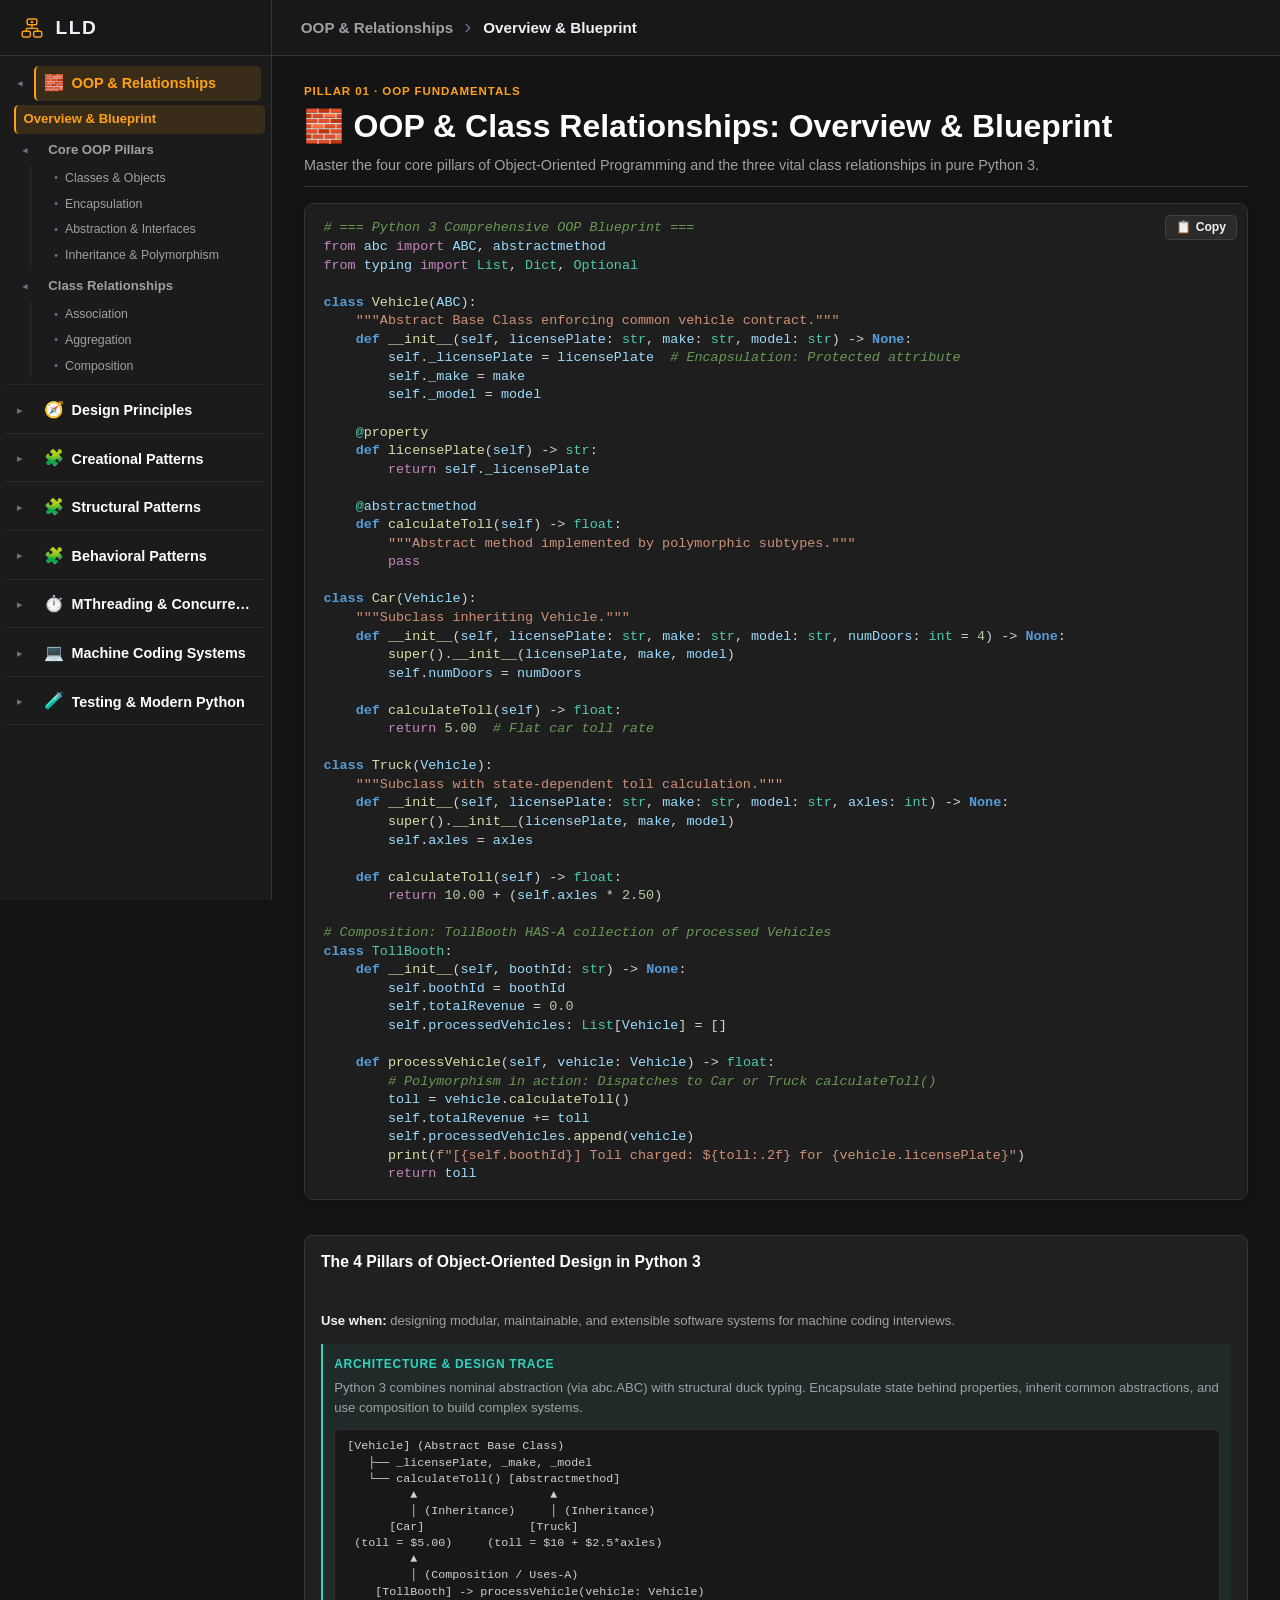
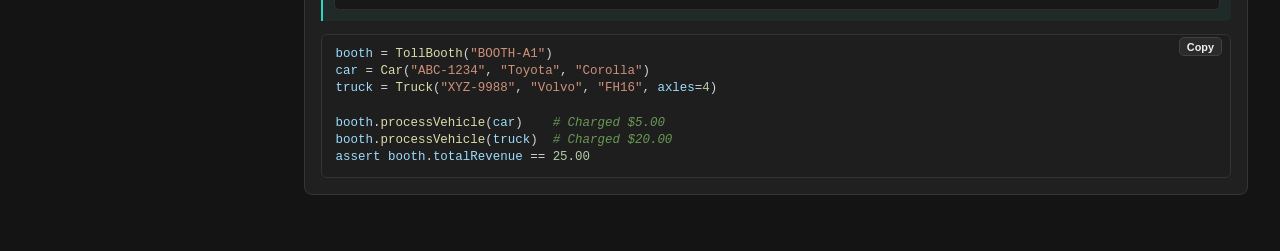
==== lld_revision.html @ dd537dd0 "Add Python 3 Multi-Threading (MThreading) section with locks, condition variables, semaphores, event" ====
<!doctype html>
<html lang="en">
<head>
  <meta charset="UTF-8">
  <meta name="viewport" content="width=device-width, initial-scale=1.0">
  <meta name="description" content="Python 3 Low-Level Design (LLD) and Machine Coding Interview Guide with 3-Level Navigation.">
  <title>LLD Machine Coding Interview Guide · Python 3</title>
  <link rel="shortcut icon" href="favicon.ico">
  <link rel="icon" type="image/x-icon" href="favicon.ico">
  <link rel="apple-touch-icon" href="apple-touch-icon.png">
  <link rel="icon" type="image/svg+xml" href="assets/favicon.svg">
  <link rel="stylesheet" href="assets/css/cheat-sheet.css">
</head>
<body>
  <aside class="sidebar" id="sidebar" aria-label="Topic navigation">
    <div class="sidebar-header">
      <a class="brand" href="index.html" aria-label="LLD Home">
        <span class="brand-icon" aria-hidden="true">
          <svg class="brand-dsa-icon" viewBox="0 0 32 32" width="24" height="24" fill="none">
            <rect width="32" height="32" rx="7" fill="#1a1a1a"/>
            <rect x="10" y="5" width="12" height="7" rx="2" fill="none" stroke="#ffa116" stroke-width="1.8"/>
            <circle cx="16" cy="8.5" r="1.5" fill="#ffa116"/>
            <line x1="16" y1="12" x2="16" y2="16.5" stroke="#ffa116" stroke-width="1.6"/>
            <line x1="9" y1="16.5" x2="23" y2="16.5" stroke="#ffa116" stroke-width="1.6"/>
            <line x1="9" y1="16.5" x2="9" y2="20" stroke="#ffa116" stroke-width="1.6"/>
            <line x1="23" y1="16.5" x2="23" y2="20" stroke="#ffa116" stroke-width="1.6"/>
            <rect x="4" y="20" width="10" height="7" rx="2" fill="none" stroke="#ffa116" stroke-width="1.8"/>
            <rect x="18" y="20" width="10" height="7" rx="2" fill="none" stroke="#ffa116" stroke-width="1.8"/>
          </svg>
        </span>
        <span class="brand-title">LLD</span>
      </a>
    </div>

    <nav class="nav-tree" id="nav-tree" aria-label="3-Level Category Navigation">
      <!-- 1. OOP FUNDAMENTALS & RELATIONSHIPS -->
      <div class="tree-node l1-node expanded" data-topic="oop">
        <div class="tree-header l1-header">
          <button class="tree-toggle" type="button" aria-label="Toggle OOP">
            <span class="chevron">▾</span>
          </button>
          <a class="nav-item l1-link active" href="#oop-blueprint">
            <span class="topic-icon">🧱</span>
            <span class="nav-title">OOP &amp; Relationships</span>
          </a>
        </div>
        <div class="tree-children l2-children">
          <div class="tree-node l2-node">
            <div class="tree-header l2-header">
              <a class="nav-item l2-link active" href="#oop-blueprint">
                <span class="nav-title">Overview &amp; Blueprint</span>
              </a>
            </div>
          </div>
          <div class="tree-node l2-node expanded">
            <div class="tree-header l2-header">
              <button class="tree-toggle" type="button" aria-label="Toggle Core Pillars">
                <span class="chevron">▾</span>
              </button>
              <a class="nav-item l2-link" href="#oop-pillars-sub">
                <span class="nav-title">Core OOP Pillars</span>
              </a>
            </div>
            <div class="tree-children l3-children">
              <a class="nav-item l3-link" href="#oop-pillars-sub" data-target-sub="oop-classes-objects">
                <span class="leaf-dot">•</span>
                <span class="nav-title">Classes &amp; Objects</span>
              </a>
              <a class="nav-item l3-link" href="#oop-pillars-sub" data-target-sub="oop-encapsulation">
                <span class="leaf-dot">•</span>
                <span class="nav-title">Encapsulation</span>
              </a>
              <a class="nav-item l3-link" href="#oop-pillars-sub" data-target-sub="oop-abstraction">
                <span class="leaf-dot">•</span>
                <span class="nav-title">Abstraction &amp; Interfaces</span>
              </a>
              <a class="nav-item l3-link" href="#oop-pillars-sub" data-target-sub="oop-inheritance-poly">
                <span class="leaf-dot">•</span>
                <span class="nav-title">Inheritance &amp; Polymorphism</span>
              </a>
            </div>
          </div>
          <div class="tree-node l2-node expanded">
            <div class="tree-header l2-header">
              <button class="tree-toggle" type="button" aria-label="Toggle Class Relationships">
                <span class="chevron">▾</span>
              </button>
              <a class="nav-item l2-link" href="#oop-relationships-sub">
                <span class="nav-title">Class Relationships</span>
              </a>
            </div>
            <div class="tree-children l3-children">
              <a class="nav-item l3-link" href="#oop-relationships-sub" data-target-sub="oop-association">
                <span class="leaf-dot">•</span>
                <span class="nav-title">Association</span>
              </a>
              <a class="nav-item l3-link" href="#oop-relationships-sub" data-target-sub="oop-aggregation">
                <span class="leaf-dot">•</span>
                <span class="nav-title">Aggregation</span>
              </a>
              <a class="nav-item l3-link" href="#oop-relationships-sub" data-target-sub="oop-composition">
                <span class="leaf-dot">•</span>
                <span class="nav-title">Composition</span>
              </a>
            </div>
          </div>
        </div>
      </div>

      <!-- 2. DESIGN PRINCIPLES -->
      <div class="tree-node l1-node" data-topic="principles">
        <div class="tree-header l1-header">
          <button class="tree-toggle" type="button" aria-label="Toggle Design Principles">
            <span class="chevron">▸</span>
          </button>
          <a class="nav-item l1-link" href="#principles-blueprint">
            <span class="topic-icon">🧭</span>
            <span class="nav-title">Design Principles</span>
          </a>
        </div>
        <div class="tree-children l2-children">
          <div class="tree-node l2-node">
            <div class="tree-header l2-header">
              <a class="nav-item l2-link" href="#principles-blueprint">
                <span class="nav-title">Overview &amp; Blueprint</span>
              </a>
            </div>
          </div>
          <div class="tree-node l2-node">
            <div class="tree-header l2-header">
              <button class="tree-toggle" type="button" aria-label="Toggle Core Principles">
                <span class="chevron">▸</span>
              </button>
              <a class="nav-item l2-link" href="#principles-core-sub">
                <span class="nav-title">DRY, KISS &amp; YAGNI</span>
              </a>
            </div>
            <div class="tree-children l3-children">
              <a class="nav-item l3-link" href="#principles-core-sub" data-target-sub="principles-core-trio">
                <span class="leaf-dot">•</span>
                <span class="nav-title">Pragmatic Design Trio</span>
              </a>
            </div>
          </div>
          <div class="tree-node l2-node">
            <div class="tree-header l2-header">
              <button class="tree-toggle" type="button" aria-label="Toggle SOLID Principles">
                <span class="chevron">▸</span>
              </button>
              <a class="nav-item l2-link" href="#principles-solid-sub">
                <span class="nav-title">SOLID Principles</span>
              </a>
            </div>
            <div class="tree-children l3-children">
              <a class="nav-item l3-link" href="#principles-solid-sub" data-target-sub="solid-srp">
                <span class="leaf-dot">•</span>
                <span class="nav-title">Single Responsibility (SRP)</span>
              </a>
              <a class="nav-item l3-link" href="#principles-solid-sub" data-target-sub="solid-ocp">
                <span class="leaf-dot">•</span>
                <span class="nav-title">Open/Closed Principle (OCP)</span>
              </a>
              <a class="nav-item l3-link" href="#principles-solid-sub" data-target-sub="solid-lsp">
                <span class="leaf-dot">•</span>
                <span class="nav-title">Liskov Substitution (LSP)</span>
              </a>
              <a class="nav-item l3-link" href="#principles-solid-sub" data-target-sub="solid-isp">
                <span class="leaf-dot">•</span>
                <span class="nav-title">Interface Segregation (ISP)</span>
              </a>
              <a class="nav-item l3-link" href="#principles-solid-sub" data-target-sub="solid-dip">
                <span class="leaf-dot">•</span>
                <span class="nav-title">Dependency Inversion (DIP)</span>
              </a>
            </div>
          </div>
        </div>
      </div>

      <!-- 3. CREATIONAL DESIGN PATTERNS -->
      <div class="tree-node l1-node" data-topic="creational">
        <div class="tree-header l1-header">
          <button class="tree-toggle" type="button" aria-label="Toggle Creational">
            <span class="chevron">▸</span>
          </button>
          <a class="nav-item l1-link" href="#creational-blueprint">
            <span class="topic-icon">🧩</span>
            <span class="nav-title">Creational Patterns</span>
          </a>
        </div>
        <div class="tree-children l2-children">
          <div class="tree-node l2-node">
            <div class="tree-header l2-header">
              <a class="nav-item l2-link" href="#creational-blueprint">
                <span class="nav-title">Overview &amp; Blueprint</span>
              </a>
            </div>
          </div>
          <div class="tree-node l2-node">
            <div class="tree-header l2-header">
              <button class="tree-toggle" type="button" aria-label="Toggle Creational Patterns">
                <span class="chevron">▸</span>
              </button>
              <a class="nav-item l2-link" href="#creational-patterns-sub">
                <span class="nav-title">Creational Catalog</span>
              </a>
            </div>
            <div class="tree-children l3-children">
              <a class="nav-item l3-link" href="#creational-patterns-sub" data-target-sub="pattern-singleton">
                <span class="leaf-dot">•</span>
                <span class="nav-title">Singleton Pattern</span>
              </a>
              <a class="nav-item l3-link" href="#creational-patterns-sub" data-target-sub="pattern-factory-method">
                <span class="leaf-dot">•</span>
                <span class="nav-title">Factory Method</span>
              </a>
              <a class="nav-item l3-link" href="#creational-patterns-sub" data-target-sub="pattern-abstract-factory">
                <span class="leaf-dot">•</span>
                <span class="nav-title">Abstract Factory</span>
              </a>
              <a class="nav-item l3-link" href="#creational-patterns-sub" data-target-sub="pattern-builder">
                <span class="leaf-dot">•</span>
                <span class="nav-title">Builder Pattern</span>
              </a>
              <a class="nav-item l3-link" href="#creational-patterns-sub" data-target-sub="pattern-prototype">
                <span class="leaf-dot">•</span>
                <span class="nav-title">Prototype Pattern</span>
              </a>
            </div>
          </div>
        </div>
      </div>

      <!-- 4. STRUCTURAL DESIGN PATTERNS -->
      <div class="tree-node l1-node" data-topic="structural">
        <div class="tree-header l1-header">
          <button class="tree-toggle" type="button" aria-label="Toggle Structural">
            <span class="chevron">▸</span>
          </button>
          <a class="nav-item l1-link" href="#structural-blueprint">
            <span class="topic-icon">🧩</span>
            <span class="nav-title">Structural Patterns</span>
          </a>
        </div>
        <div class="tree-children l2-children">
          <div class="tree-node l2-node">
            <div class="tree-header l2-header">
              <a class="nav-item l2-link" href="#structural-blueprint">
                <span class="nav-title">Overview &amp; Blueprint</span>
              </a>
            </div>
          </div>
          <div class="tree-node l2-node">
            <div class="tree-header l2-header">
              <button class="tree-toggle" type="button" aria-label="Toggle Structural Patterns">
                <span class="chevron">▸</span>
              </button>
              <a class="nav-item l2-link" href="#structural-patterns-sub">
                <span class="nav-title">Structural Catalog</span>
              </a>
            </div>
            <div class="tree-children l3-children">
              <a class="nav-item l3-link" href="#structural-patterns-sub" data-target-sub="pattern-adapter">
                <span class="leaf-dot">•</span>
                <span class="nav-title">Adapter Pattern</span>
              </a>
              <a class="nav-item l3-link" href="#structural-patterns-sub" data-target-sub="pattern-bridge">
                <span class="leaf-dot">•</span>
                <span class="nav-title">Bridge Pattern</span>
              </a>
              <a class="nav-item l3-link" href="#structural-patterns-sub" data-target-sub="pattern-composite">
                <span class="leaf-dot">•</span>
                <span class="nav-title">Composite Pattern</span>
              </a>
              <a class="nav-item l3-link" href="#structural-patterns-sub" data-target-sub="pattern-decorator">
                <span class="leaf-dot">•</span>
                <span class="nav-title">Decorator Pattern</span>
              </a>
              <a class="nav-item l3-link" href="#structural-patterns-sub" data-target-sub="pattern-facade">
                <span class="leaf-dot">•</span>
                <span class="nav-title">Facade Pattern</span>
              </a>
              <a class="nav-item l3-link" href="#structural-patterns-sub" data-target-sub="pattern-flyweight">
                <span class="leaf-dot">•</span>
                <span class="nav-title">Flyweight Pattern</span>
              </a>
              <a class="nav-item l3-link" href="#structural-patterns-sub" data-target-sub="pattern-proxy">
                <span class="leaf-dot">•</span>
                <span class="nav-title">Proxy Pattern</span>
              </a>
            </div>
          </div>
        </div>
      </div>

      <!-- 5. BEHAVIORAL DESIGN PATTERNS -->
      <div class="tree-node l1-node" data-topic="behavioral">
        <div class="tree-header l1-header">
          <button class="tree-toggle" type="button" aria-label="Toggle Behavioral">
            <span class="chevron">▸</span>
          </button>
          <a class="nav-item l1-link" href="#behavioral-blueprint">
            <span class="topic-icon">🧩</span>
            <span class="nav-title">Behavioral Patterns</span>
          </a>
        </div>
        <div class="tree-children l2-children">
          <div class="tree-node l2-node">
            <div class="tree-header l2-header">
              <a class="nav-item l2-link" href="#behavioral-blueprint">
                <span class="nav-title">Overview &amp; Blueprint</span>
              </a>
            </div>
          </div>
          <div class="tree-node l2-node">
            <div class="tree-header l2-header">
              <button class="tree-toggle" type="button" aria-label="Toggle Behavioral Patterns">
                <span class="chevron">▸</span>
              </button>
              <a class="nav-item l2-link" href="#behavioral-patterns-sub">
                <span class="nav-title">Behavioral Catalog</span>
              </a>
            </div>
            <div class="tree-children l3-children">
              <a class="nav-item l3-link" href="#behavioral-patterns-sub" data-target-sub="pattern-strategy">
                <span class="leaf-dot">•</span>
                <span class="nav-title">Strategy Pattern</span>
              </a>
              <a class="nav-item l3-link" href="#behavioral-patterns-sub" data-target-sub="pattern-observer">
                <span class="leaf-dot">•</span>
                <span class="nav-title">Observer Pattern</span>
              </a>
              <a class="nav-item l3-link" href="#behavioral-patterns-sub" data-target-sub="pattern-command">
                <span class="leaf-dot">•</span>
                <span class="nav-title">Command Pattern</span>
              </a>
              <a class="nav-item l3-link" href="#behavioral-patterns-sub" data-target-sub="pattern-state">
                <span class="leaf-dot">•</span>
                <span class="nav-title">State Pattern</span>
              </a>
              <a class="nav-item l3-link" href="#behavioral-patterns-sub" data-target-sub="pattern-template-method">
                <span class="leaf-dot">•</span>
                <span class="nav-title">Template Method</span>
              </a>
              <a class="nav-item l3-link" href="#behavioral-patterns-sub" data-target-sub="pattern-iterator">
                <span class="leaf-dot">•</span>
                <span class="nav-title">Iterator Pattern</span>
              </a>
              <a class="nav-item l3-link" href="#behavioral-patterns-sub" data-target-sub="pattern-chain-of-responsibility">
                <span class="leaf-dot">•</span>
                <span class="nav-title">Chain of Responsibility</span>
              </a>
              <a class="nav-item l3-link" href="#behavioral-patterns-sub" data-target-sub="pattern-mediator">
                <span class="leaf-dot">•</span>
                <span class="nav-title">Mediator Pattern</span>
              </a>
              <a class="nav-item l3-link" href="#behavioral-patterns-sub" data-target-sub="pattern-memento">
                <span class="leaf-dot">•</span>
                <span class="nav-title">Memento Pattern</span>
              </a>
              <a class="nav-item l3-link" href="#behavioral-patterns-sub" data-target-sub="pattern-visitor">
                <span class="leaf-dot">•</span>
                <span class="nav-title">Visitor Pattern</span>
              </a>
            </div>
          </div>
        </div>
      </div>

            <!-- 6. CONCURRENCY & MULTI-THREADING (MTHREADING) -->
      <div class="tree-node l1-node" data-topic="concurrency">
        <div class="tree-header l1-header">
          <button class="tree-toggle" type="button" aria-label="Toggle Concurrency">
            <span class="chevron">▸</span>
          </button>
          <a class="nav-item l1-link" href="#concurrency-blueprint">
            <span class="topic-icon">⏱️</span>
            <span class="nav-title">MThreading &amp; Concurrency</span>
          </a>
        </div>
        <div class="tree-children l2-children">
          <div class="tree-node l2-node">
            <div class="tree-header l2-header">
              <a class="nav-item l2-link" href="#concurrency-blueprint">
                <span class="nav-title">Overview &amp; Blueprint</span>
              </a>
            </div>
          </div>
          <!-- 6.1 MThreading Primitives -->
          <div class="tree-node l2-node">
            <div class="tree-header l2-header">
              <button class="tree-toggle" type="button" aria-label="Toggle Primitives">
                <span class="chevron">▸</span>
              </button>
              <a class="nav-item l2-link" href="#concurrency-sync-sub">
                <span class="nav-title">MThreading Primitives</span>
              </a>
            </div>
            <div class="tree-children l3-children">
              <a class="nav-item l3-link" href="#concurrency-sync-sub" data-target-sub="conc-lock">
                <span class="leaf-dot">•</span>
                <span class="nav-title">Lock (Mutual Exclusion)</span>
              </a>
              <a class="nav-item l3-link" href="#concurrency-sync-sub" data-target-sub="conc-rlock">
                <span class="leaf-dot">•</span>
                <span class="nav-title">RLock (Reentrant Lock)</span>
              </a>
              <a class="nav-item l3-link" href="#concurrency-sync-sub" data-target-sub="conc-condition">
                <span class="leaf-dot">•</span>
                <span class="nav-title">Condition Variables</span>
              </a>
              <a class="nav-item l3-link" href="#concurrency-sync-sub" data-target-sub="conc-semaphore">
                <span class="leaf-dot">•</span>
                <span class="nav-title">Semaphore &amp; Bounded</span>
              </a>
              <a class="nav-item l3-link" href="#concurrency-sync-sub" data-target-sub="conc-event">
                <span class="leaf-dot">•</span>
                <span class="nav-title">Event (Signaling &amp; Flags)</span>
              </a>
            </div>
          </div>
          <!-- 6.2 Sync, Patterns & Pitfalls -->
          <div class="tree-node l2-node">
            <div class="tree-header l2-header">
              <button class="tree-toggle" type="button" aria-label="Toggle Patterns">
                <span class="chevron">▸</span>
              </button>
              <a class="nav-item l2-link" href="#concurrency-patterns-sub">
                <span class="nav-title">Sync, Patterns &amp; Pitfalls</span>
              </a>
            </div>
            <div class="tree-children l3-children">
              <a class="nav-item l3-link" href="#concurrency-patterns-sub" data-target-sub="conc-thread-sync">
                <span class="leaf-dot">•</span>
                <span class="nav-title">Thread Synchronization</span>
              </a>
              <a class="nav-item l3-link" href="#concurrency-patterns-sub" data-target-sub="conc-producer-consumer">
                <span class="leaf-dot">•</span>
                <span class="nav-title">Producer / Consumer</span>
              </a>
              <a class="nav-item l3-link" href="#concurrency-patterns-sub" data-target-sub="conc-deadlocks">
                <span class="leaf-dot">•</span>
                <span class="nav-title">Deadlocks &amp; Avoidance</span>
              </a>
              <a class="nav-item l3-link" href="#concurrency-patterns-sub" data-target-sub="conc-race-conditions">
                <span class="leaf-dot">•</span>
                <span class="nav-title">Race Conditions &amp; Fixes</span>
              </a>
              <a class="nav-item l3-link" href="#concurrency-patterns-sub" data-target-sub="conc-thread-pool">
                <span class="leaf-dot">•</span>
                <span class="nav-title">Thread Pool Pattern</span>
              </a>
              <a class="nav-item l3-link" href="#concurrency-patterns-sub" data-target-sub="conc-reader-writer">
                <span class="leaf-dot">•</span>
                <span class="nav-title">Reader-Writer Lock</span>
              </a>
            </div>
          </div>
        </div>
      </div>

      <!-- 7. MACHINE CODING SYSTEMS -->
      <div class="tree-node l1-node" data-topic="problems">
        <div class="tree-header l1-header">
          <button class="tree-toggle" type="button" aria-label="Toggle Problems">
            <span class="chevron">▸</span>
          </button>
          <a class="nav-item l1-link" href="#problems-blueprint">
            <span class="topic-icon">💻</span>
            <span class="nav-title">Machine Coding Systems</span>
          </a>
        </div>
        <div class="tree-children l2-children">
          <div class="tree-node l2-node">
            <div class="tree-header l2-header">
              <a class="nav-item l2-link" href="#problems-blueprint">
                <span class="nav-title">Interview Strategy</span>
              </a>
            </div>
          </div>
          <!-- 7.1 Foundational Systems -->
          <div class="tree-node l2-node">
            <div class="tree-header l2-header">
              <button class="tree-toggle" type="button" aria-label="Toggle Foundational Systems">
                <span class="chevron">▸</span>
              </button>
              <a class="nav-item l2-link" href="#problems-foundational-sub">
                <span class="nav-title">Foundational &amp; Utilities</span>
              </a>
            </div>
            <div class="tree-children l3-children">
              <a class="nav-item l3-link" href="#problems-foundational-sub" data-target-sub="prob-parking-lot">
                <span class="leaf-dot">•</span>
                <span class="nav-title">Parking Lot System</span>
              </a>
              <a class="nav-item l3-link" href="#problems-foundational-sub" data-target-sub="prob-lru-cache">
                <span class="leaf-dot">•</span>
                <span class="nav-title">LRU Cache</span>
              </a>
              <a class="nav-item l3-link" href="#problems-foundational-sub" data-target-sub="prob-elevator-system">
                <span class="leaf-dot">•</span>
                <span class="nav-title">Elevator System</span>
              </a>
              <a class="nav-item l3-link" href="#problems-foundational-sub" data-target-sub="prob-splitwise">
                <span class="leaf-dot">•</span>
                <span class="nav-title">Splitwise Expense Sharing</span>
              </a>
              <a class="nav-item l3-link" href="#problems-foundational-sub" data-target-sub="prob-vending-machine">
                <span class="leaf-dot">•</span>
                <span class="nav-title">Vending Machine</span>
              </a>
              <a class="nav-item l3-link" href="#problems-foundational-sub" data-target-sub="prob-coffee-vending">
                <span class="leaf-dot">•</span>
                <span class="nav-title">Coffee Vending Machine</span>
              </a>
              <a class="nav-item l3-link" href="#problems-foundational-sub" data-target-sub="prob-pub-sub">
                <span class="leaf-dot">•</span>
                <span class="nav-title">Pub-Sub Message Broker</span>
              </a>
              <a class="nav-item l3-link" href="#problems-foundational-sub" data-target-sub="prob-logging-framework">
                <span class="leaf-dot">•</span>
                <span class="nav-title">Logging Framework</span>
              </a>
            </div>
          </div>

          <!-- 7.2 Mobility & Booking -->
          <div class="tree-node l2-node">
            <div class="tree-header l2-header">
              <button class="tree-toggle" type="button" aria-label="Toggle Mobility & Booking">
                <span class="chevron">▸</span>
              </button>
              <a class="nav-item l2-link" href="#problems-booking-sub">
                <span class="nav-title">Mobility &amp; Booking</span>
              </a>
            </div>
            <div class="tree-children l3-children">
              <a class="nav-item l3-link" href="#problems-booking-sub" data-target-sub="prob-ride-sharing">
                <span class="leaf-dot">•</span>
                <span class="nav-title">Ride-Sharing (Uber/Lyft)</span>
              </a>
              <a class="nav-item l3-link" href="#problems-booking-sub" data-target-sub="prob-movie-booking">
                <span class="leaf-dot">•</span>
                <span class="nav-title">Movie Ticket Booking</span>
              </a>
              <a class="nav-item l3-link" href="#problems-booking-sub" data-target-sub="prob-concert-booking">
                <span class="leaf-dot">•</span>
                <span class="nav-title">Concert Ticket Booking</span>
              </a>
              <a class="nav-item l3-link" href="#problems-booking-sub" data-target-sub="prob-hotel-management">
                <span class="leaf-dot">•</span>
                <span class="nav-title">Hotel Management</span>
              </a>
              <a class="nav-item l3-link" href="#problems-booking-sub" data-target-sub="prob-car-rental">
                <span class="leaf-dot">•</span>
                <span class="nav-title">Car Rental System</span>
              </a>
              <a class="nav-item l3-link" href="#problems-booking-sub" data-target-sub="prob-airline-management">
                <span class="leaf-dot">•</span>
                <span class="nav-title">Airline Management</span>
              </a>
              <a class="nav-item l3-link" href="#problems-booking-sub" data-target-sub="prob-food-delivery">
                <span class="leaf-dot">•</span>
                <span class="nav-title">Food Delivery (DoorDash)</span>
              </a>
              <a class="nav-item l3-link" href="#problems-booking-sub" data-target-sub="prob-restaurant-management">
                <span class="leaf-dot">•</span>
                <span class="nav-title">Restaurant Management</span>
              </a>
            </div>
          </div>

          <!-- 7.3 Gaming & Board -->
          <div class="tree-node l2-node">
            <div class="tree-header l2-header">
              <button class="tree-toggle" type="button" aria-label="Toggle Gaming & Board">
                <span class="chevron">▸</span>
              </button>
              <a class="nav-item l2-link" href="#problems-gaming-sub">
                <span class="nav-title">Gaming &amp; Board Systems</span>
              </a>
            </div>
            <div class="tree-children l3-children">
              <a class="nav-item l3-link" href="#problems-gaming-sub" data-target-sub="prob-chess-game">
                <span class="leaf-dot">•</span>
                <span class="nav-title">Chess Game Engine</span>
              </a>
              <a class="nav-item l3-link" href="#problems-gaming-sub" data-target-sub="prob-tictactoe">
                <span class="leaf-dot">•</span>
                <span class="nav-title">Tic-Tac-Toe Game</span>
              </a>
              <a class="nav-item l3-link" href="#problems-gaming-sub" data-target-sub="prob-snake-and-ladder">
                <span class="leaf-dot">•</span>
                <span class="nav-title">Snake and Ladder Game</span>
              </a>
              <a class="nav-item l3-link" href="#problems-gaming-sub" data-target-sub="prob-cricinfo">
                <span class="leaf-dot">•</span>
                <span class="nav-title">Cricinfo Live Scoring</span>
              </a>
              <a class="nav-item l3-link" href="#problems-gaming-sub" data-target-sub="prob-traffic-signal">
                <span class="leaf-dot">•</span>
                <span class="nav-title">Traffic Signal Control</span>
              </a>
            </div>
          </div>

          <!-- 7.4 FinTech & Enterprise Platforms -->
          <div class="tree-node l2-node">
            <div class="tree-header l2-header">
              <button class="tree-toggle" type="button" aria-label="Toggle FinTech & Platforms">
                <span class="chevron">▸</span>
              </button>
              <a class="nav-item l2-link" href="#problems-enterprise-sub">
                <span class="nav-title">FinTech &amp; Platforms</span>
              </a>
            </div>
            <div class="tree-children l3-children">
              <a class="nav-item l3-link" href="#problems-enterprise-sub" data-target-sub="prob-atm">
                <span class="leaf-dot">•</span>
                <span class="nav-title">ATM Banking System</span>
              </a>
              <a class="nav-item l3-link" href="#problems-enterprise-sub" data-target-sub="prob-digital-wallet">
                <span class="leaf-dot">•</span>
                <span class="nav-title">Digital Wallet Service</span>
              </a>
              <a class="nav-item l3-link" href="#problems-enterprise-sub" data-target-sub="prob-online-shopping">
                <span class="leaf-dot">•</span>
                <span class="nav-title">Online Shopping (Amazon)</span>
              </a>
              <a class="nav-item l3-link" href="#problems-enterprise-sub" data-target-sub="prob-stock-brokerage">
                <span class="leaf-dot">•</span>
                <span class="nav-title">Stock Brokerage (Zerodha)</span>
              </a>
              <a class="nav-item l3-link" href="#problems-enterprise-sub" data-target-sub="prob-online-auction">
                <span class="leaf-dot">•</span>
                <span class="nav-title">Online Auction (eBay)</span>
              </a>
              <a class="nav-item l3-link" href="#problems-enterprise-sub" data-target-sub="prob-task-management">
                <span class="leaf-dot">•</span>
                <span class="nav-title">Task Management (Jira)</span>
              </a>
              <a class="nav-item l3-link" href="#problems-enterprise-sub" data-target-sub="prob-stack-overflow">
                <span class="leaf-dot">•</span>
                <span class="nav-title">Stack Overflow</span>
              </a>
              <a class="nav-item l3-link" href="#problems-enterprise-sub" data-target-sub="prob-course-registration">
                <span class="leaf-dot">•</span>
                <span class="nav-title">Course Registration</span>
              </a>
              <a class="nav-item l3-link" href="#problems-enterprise-sub" data-target-sub="prob-library-management">
                <span class="leaf-dot">•</span>
                <span class="nav-title">Library Management</span>
              </a>
              <a class="nav-item l3-link" href="#problems-enterprise-sub" data-target-sub="prob-linkedin">
                <span class="leaf-dot">•</span>
                <span class="nav-title">LinkedIn Network</span>
              </a>
              <a class="nav-item l3-link" href="#problems-enterprise-sub" data-target-sub="prob-social-networking">
                <span class="leaf-dot">•</span>
                <span class="nav-title">Social Network (Facebook)</span>
              </a>
              <a class="nav-item l3-link" href="#problems-enterprise-sub" data-target-sub="prob-music-streaming">
                <span class="leaf-dot">•</span>
                <span class="nav-title">Music Streaming (Spotify)</span>
              </a>
            </div>
          </div>
        </div>
      </div>
      <!-- 8. TESTING, MOCKING & MODERN PYTHON -->
      <div class="tree-node l1-node" data-topic="testing">
        <div class="tree-header l1-header">
          <button class="tree-toggle" type="button" aria-label="Toggle Testing">
            <span class="chevron">▸</span>
          </button>
          <a class="nav-item l1-link" href="#testing-blueprint">
            <span class="topic-icon">🧪</span>
            <span class="nav-title">Testing &amp; Modern Python</span>
          </a>
        </div>
        <div class="tree-children l2-children">
          <div class="tree-node l2-node">
            <div class="tree-header l2-header">
              <a class="nav-item l2-link" href="#testing-blueprint">
                <span class="nav-title">Overview &amp; Blueprint</span>
              </a>
            </div>
          </div>
          <!-- 8.1 Unit Testing & Mocking -->
          <div class="tree-node l2-node">
            <div class="tree-header l2-header">
              <button class="tree-toggle" type="button" aria-label="Toggle Unit Testing">
                <span class="chevron">▸</span>
              </button>
              <a class="nav-item l2-link" href="#testing-ut-mocking-sub">
                <span class="nav-title">Unit Testing &amp; Mocking</span>
              </a>
            </div>
            <div class="tree-children l3-children">
              <a class="nav-item l3-link" href="#testing-ut-mocking-sub" data-target-sub="test-unit-assertions">
                <span class="leaf-dot">•</span>
                <span class="nav-title">Unit Testing &amp; Assertions</span>
              </a>
              <a class="nav-item l3-link" href="#testing-ut-mocking-sub" data-target-sub="test-mocking-basics">
                <span class="leaf-dot">•</span>
                <span class="nav-title">Mock, MagicMock &amp; Returns</span>
              </a>
              <a class="nav-item l3-link" href="#testing-ut-mocking-sub" data-target-sub="test-patch-decorators">
                <span class="leaf-dot">•</span>
                <span class="nav-title">Monkey Patching (@patch)</span>
              </a>
              <a class="nav-item l3-link" href="#testing-ut-mocking-sub" data-target-sub="test-time-mocking">
                <span class="leaf-dot">•</span>
                <span class="nav-title">Deterministic Time Mocking</span>
              </a>
              <a class="nav-item l3-link" href="#testing-ut-mocking-sub" data-target-sub="test-integration-driver">
                <span class="leaf-dot">•</span>
                <span class="nav-title">Integration Test Driver</span>
              </a>
            </div>
          </div>

          <!-- 8.2 Exceptions & Context Managers -->
          <div class="tree-node l2-node">
            <div class="tree-header l2-header">
              <button class="tree-toggle" type="button" aria-label="Toggle Exceptions">
                <span class="chevron">▸</span>
              </button>
              <a class="nav-item l2-link" href="#testing-exceptions-context-sub">
                <span class="nav-title">Exceptions &amp; Context Managers</span>
              </a>
            </div>
            <div class="tree-children l3-children">
              <a class="nav-item l3-link" href="#testing-exceptions-context-sub" data-target-sub="modern-custom-exceptions">
                <span class="leaf-dot">•</span>
                <span class="nav-title">Domain Exceptions &amp; Chaining</span>
              </a>
              <a class="nav-item l3-link" href="#testing-exceptions-context-sub" data-target-sub="modern-context-manager-class">
                <span class="leaf-dot">•</span>
                <span class="nav-title">Class Context Managers</span>
              </a>
              <a class="nav-item l3-link" href="#testing-exceptions-context-sub" data-target-sub="modern-contextlib-patterns">
                <span class="leaf-dot">•</span>
                <span class="nav-title">contextlib Utilities</span>
              </a>
            </div>
          </div>
        </div>
      </div>
    </nav>
  </aside>
  <div class="sidebar-backdrop" id="sidebar-backdrop" aria-hidden="true"></div>

  <div class="page-shell">
    <header class="topbar">
      <div class="breadcrumb">
        <span id="current-topic"><span class="breadcrumb-category">OOP &amp; Relationships</span><span class="breadcrumb-divider" aria-hidden="true"><svg class="breadcrumb-icon" width="14" height="14" viewBox="0 0 24 24" fill="none" stroke="currentColor" stroke-width="2.5" stroke-linecap="round" stroke-linejoin="round"><polyline points="9 18 15 12 9 6"></polyline></svg></span><span class="breadcrumb-page">Overview &amp; Blueprint</span></span>
      </div>
      <button class="mobile-menu" id="menu-button" type="button" aria-label="Open topic navigation">☰ Topics</button>
    </header>

    <main class="content" id="revision-content">
      <!-- PAGE: oop-blueprint -->
      <section class="page-view active" id="oop-blueprint" data-topic-title="OOP &amp; Relationships" data-page-title="Overview &amp; Blueprint" aria-hidden="false">
        <header class="topic-heading">
          <span class="level-tag">Pillar 01 · OOP Fundamentals</span>
          <h1><span>🧱</span> OOP &amp; Class Relationships: Overview &amp; Blueprint</h1>
          <p class="topic-summary">Master the four core pillars of Object-Oriented Programming and the three vital class relationships in pure Python 3.</p>
        </header>
        <section class="blueprint-card" aria-label="OOP Blueprint">
          <button class="copy-button blueprint-copy" type="button" data-code="oop-blueprint-code"><span>📋</span> Copy</button>
          <pre class="code-block" id="oop-blueprint-code"><code><span class="line-text"><span class="comment"># === Python 3 Comprehensive OOP Blueprint ===</span>
</span>
<span class="line-text"><span class="flow">from</span> <span class="var">abc</span> <span class="flow">import</span> <span class="var">ABC</span><span class="punct">,</span> <span class="var">abstractmethod</span>
</span>
<span class="line-text"><span class="flow">from</span> <span class="var">typing</span> <span class="flow">import</span> <span class="type">List</span><span class="punct">,</span> <span class="type">Dict</span><span class="punct">,</span> <span class="type">Optional</span>
</span>
<span class="line-text">
</span>
<span class="line-text"><span class="kw-class">class</span> <span class="fn">Vehicle</span><span class="punct">(</span><span class="var">ABC</span><span class="punct">)</span><span class="punct">:</span>
</span>
<span class="line-text">    <span class="docstr">&quot;&quot;&quot;Abstract Base Class enforcing common vehicle contract.&quot;&quot;&quot;</span>
</span>
<span class="line-text">    <span class="kw-def">def</span> <span class="fn">__init__</span><span class="punct">(</span><span class="param">self</span><span class="punct">,</span> <span class="var">licensePlate</span><span class="punct">:</span> <span class="type">str</span><span class="punct">,</span> <span class="var">make</span><span class="punct">:</span> <span class="type">str</span><span class="punct">,</span> <span class="var">model</span><span class="punct">:</span> <span class="type">str</span><span class="punct">)</span> <span class="punct">-&gt;</span> <span class="kw-def">None</span><span class="punct">:</span>
</span>
<span class="line-text">        <span class="param">self</span><span class="punct">.</span><span class="var">_licensePlate</span> <span class="punct">=</span> <span class="var">licensePlate</span>  <span class="comment"># Encapsulation: Protected attribute</span>
</span>
<span class="line-text">        <span class="param">self</span><span class="punct">.</span><span class="var">_make</span> <span class="punct">=</span> <span class="var">make</span>
</span>
<span class="line-text">        <span class="param">self</span><span class="punct">.</span><span class="var">_model</span> <span class="punct">=</span> <span class="var">model</span>
</span>
<span class="line-text">
</span>
<span class="line-text">    <span class="decorator">@</span><span class="fn">property</span>
</span>
<span class="line-text">    <span class="kw-def">def</span> <span class="fn">licensePlate</span><span class="punct">(</span><span class="param">self</span><span class="punct">)</span> <span class="punct">-&gt;</span> <span class="type">str</span><span class="punct">:</span>
</span>
<span class="line-text">        <span class="flow">return</span> <span class="param">self</span><span class="punct">.</span><span class="var">_licensePlate</span>
</span>
<span class="line-text">
</span>
<span class="line-text">    <span class="decorator">@</span><span class="var">abstractmethod</span>
</span>
<span class="line-text">    <span class="kw-def">def</span> <span class="fn">calculateToll</span><span class="punct">(</span><span class="param">self</span><span class="punct">)</span> <span class="punct">-&gt;</span> <span class="type">float</span><span class="punct">:</span>
</span>
<span class="line-text">        <span class="docstr">&quot;&quot;&quot;Abstract method implemented by polymorphic subtypes.&quot;&quot;&quot;</span>
</span>
<span class="line-text">        <span class="flow">pass</span>
</span>
<span class="line-text">
</span>
<span class="line-text"><span class="kw-class">class</span> <span class="fn">Car</span><span class="punct">(</span><span class="var">Vehicle</span><span class="punct">)</span><span class="punct">:</span>
</span>
<span class="line-text">    <span class="docstr">&quot;&quot;&quot;Subclass inheriting Vehicle.&quot;&quot;&quot;</span>
</span>
<span class="line-text">    <span class="kw-def">def</span> <span class="fn">__init__</span><span class="punct">(</span><span class="param">self</span><span class="punct">,</span> <span class="var">licensePlate</span><span class="punct">:</span> <span class="type">str</span><span class="punct">,</span> <span class="var">make</span><span class="punct">:</span> <span class="type">str</span><span class="punct">,</span> <span class="var">model</span><span class="punct">:</span> <span class="type">str</span><span class="punct">,</span> <span class="var">numDoors</span><span class="punct">:</span> <span class="type">int</span> <span class="punct">=</span> <span class="num">4</span><span class="punct">)</span> <span class="punct">-&gt;</span> <span class="kw-def">None</span><span class="punct">:</span>
</span>
<span class="line-text">        <span class="fn">super</span><span class="punct">(</span><span class="punct">)</span><span class="punct">.</span><span class="fn">__init__</span><span class="punct">(</span><span class="var">licensePlate</span><span class="punct">,</span> <span class="var">make</span><span class="punct">,</span> <span class="var">model</span><span class="punct">)</span>
</span>
<span class="line-text">        <span class="param">self</span><span class="punct">.</span><span class="var">numDoors</span> <span class="punct">=</span> <span class="var">numDoors</span>
</span>
<span class="line-text">
</span>
<span class="line-text">    <span class="kw-def">def</span> <span class="fn">calculateToll</span><span class="punct">(</span><span class="param">self</span><span class="punct">)</span> <span class="punct">-&gt;</span> <span class="type">float</span><span class="punct">:</span>
</span>
<span class="line-text">        <span class="flow">return</span> <span class="num">5.00</span>  <span class="comment"># Flat car toll rate</span>
</span>
<span class="line-text">
</span>
<span class="line-text"><span class="kw-class">class</span> <span class="fn">Truck</span><span class="punct">(</span><span class="var">Vehicle</span><span class="punct">)</span><span class="punct">:</span>
</span>
<span class="line-text">    <span class="docstr">&quot;&quot;&quot;Subclass with state-dependent toll calculation.&quot;&quot;&quot;</span>
</span>
<span class="line-text">    <span class="kw-def">def</span> <span class="fn">__init__</span><span class="punct">(</span><span class="param">self</span><span class="punct">,</span> <span class="var">licensePlate</span><span class="punct">:</span> <span class="type">str</span><span class="punct">,</span> <span class="var">make</span><span class="punct">:</span> <span class="type">str</span><span class="punct">,</span> <span class="var">model</span><span class="punct">:</span> <span class="type">str</span><span class="punct">,</span> <span class="var">axles</span><span class="punct">:</span> <span class="type">int</span><span class="punct">)</span> <span class="punct">-&gt;</span> <span class="kw-def">None</span><span class="punct">:</span>
</span>
<span class="line-text">        <span class="fn">super</span><span class="punct">(</span><span class="punct">)</span><span class="punct">.</span><span class="fn">__init__</span><span class="punct">(</span><span class="var">licensePlate</span><span class="punct">,</span> <span class="var">make</span><span class="punct">,</span> <span class="var">model</span><span class="punct">)</span>
</span>
<span class="line-text">        <span class="param">self</span><span class="punct">.</span><span class="var">axles</span> <span class="punct">=</span> <span class="var">axles</span>
</span>
<span class="line-text">
</span>
<span class="line-text">    <span class="kw-def">def</span> <span class="fn">calculateToll</span><span class="punct">(</span><span class="param">self</span><span class="punct">)</span> <span class="punct">-&gt;</span> <span class="type">float</span><span class="punct">:</span>
</span>
<span class="line-text">        <span class="flow">return</span> <span class="num">10.00</span> <span class="punct">+</span> <span class="punct">(</span><span class="param">self</span><span class="punct">.</span><span class="var">axles</span> <span class="punct">*</span> <span class="num">2.50</span><span class="punct">)</span>
</span>
<span class="line-text">
</span>
<span class="line-text"><span class="comment"># Composition: TollBooth HAS-A collection of processed Vehicles</span>
</span>
<span class="line-text"><span class="kw-class">class</span> <span class="type">TollBooth</span><span class="punct">:</span>
</span>
<span class="line-text">    <span class="kw-def">def</span> <span class="fn">__init__</span><span class="punct">(</span><span class="param">self</span><span class="punct">,</span> <span class="var">boothId</span><span class="punct">:</span> <span class="type">str</span><span class="punct">)</span> <span class="punct">-&gt;</span> <span class="kw-def">None</span><span class="punct">:</span>
</span>
<span class="line-text">        <span class="param">self</span><span class="punct">.</span><span class="var">boothId</span> <span class="punct">=</span> <span class="var">boothId</span>
</span>
<span class="line-text">        <span class="param">self</span><span class="punct">.</span><span class="var">totalRevenue</span> <span class="punct">=</span> <span class="num">0.0</span>
</span>
<span class="line-text">        <span class="param">self</span><span class="punct">.</span><span class="var">processedVehicles</span><span class="punct">:</span> <span class="type">List</span><span class="punct">[</span><span class="var">Vehicle</span><span class="punct">]</span> <span class="punct">=</span> <span class="punct">[</span><span class="punct">]</span>
</span>
<span class="line-text">
</span>
<span class="line-text">    <span class="kw-def">def</span> <span class="fn">processVehicle</span><span class="punct">(</span><span class="param">self</span><span class="punct">,</span> <span class="var">vehicle</span><span class="punct">:</span> <span class="var">Vehicle</span><span class="punct">)</span> <span class="punct">-&gt;</span> <span class="type">float</span><span class="punct">:</span>
</span>
<span class="line-text">        <span class="comment"># Polymorphism in action: Dispatches to Car or Truck calculateToll()</span>
</span>
<span class="line-text">        <span class="var">toll</span> <span class="punct">=</span> <span class="var">vehicle</span><span class="punct">.</span><span class="fn">calculateToll</span><span class="punct">(</span><span class="punct">)</span>
</span>
<span class="line-text">        <span class="param">self</span><span class="punct">.</span><span class="var">totalRevenue</span> <span class="punct">+=</span> <span class="var">toll</span>
</span>
<span class="line-text">        <span class="param">self</span><span class="punct">.</span><span class="var">processedVehicles</span><span class="punct">.</span><span class="fn">append</span><span class="punct">(</span><span class="var">vehicle</span><span class="punct">)</span>
</span>
<span class="line-text">        <span class="fn">print</span><span class="punct">(</span><span class="str">f&quot;[{self.boothId}] Toll charged: ${toll:.2f} for {vehicle.licensePlate}&quot;</span><span class="punct">)</span>
</span>
<span class="line-text">        <span class="flow">return</span> <span class="var">toll</span></span></code></pre>
        </section>
        <section class="patterns-section">
          <article class="pattern-card" id="oop-bp-overview">
            <div class="pattern-card-head">
              <h3>The 4 Pillars of Object-Oriented Design in Python 3</h3>
            </div>
            <p class="use-when"><strong>Use when:</strong> designing modular, maintainable, and extensible software systems for machine coding interviews.</p>
            <div class="why-box">
              <strong>Architecture &amp; Design Trace</strong>
              <p>Python 3 combines nominal abstraction (via abc.ABC) with structural duck typing. Encapsulate state behind properties, inherit common abstractions, and use composition to build complex systems.</p>
              <pre class="trace-diagram"><code>[Vehicle] (Abstract Base Class)
   ├── _licensePlate, _make, _model
   └── calculateToll() [abstractmethod]
         ▲                   ▲
         │ (Inheritance)     │ (Inheritance)
      [Car]               [Truck]
 (toll = $5.00)     (toll = $10 + $2.5*axles)
         ▲
         │ (Composition / Uses-A)
    [TollBooth] -&gt; processVehicle(vehicle: Vehicle)</code></pre>
            </div>
            <div class="mini-code-wrap">
              <button class="copy-button mini-copy" type="button" data-code="oop-overview-code">Copy</button>
              <pre class="mini-code" id="oop-overview-code"><code><span class="line-text"><span class="var">booth</span> <span class="punct">=</span> <span class="fn">TollBooth</span><span class="punct">(</span><span class="str">&quot;BOOTH-A1&quot;</span><span class="punct">)</span>
</span>
<span class="line-text"><span class="var">car</span> <span class="punct">=</span> <span class="fn">Car</span><span class="punct">(</span><span class="str">&quot;ABC-1234&quot;</span><span class="punct">,</span> <span class="str">&quot;Toyota&quot;</span><span class="punct">,</span> <span class="str">&quot;Corolla&quot;</span><span class="punct">)</span>
</span>
<span class="line-text"><span class="var">truck</span> <span class="punct">=</span> <span class="fn">Truck</span><span class="punct">(</span><span class="str">&quot;XYZ-9988&quot;</span><span class="punct">,</span> <span class="str">&quot;Volvo&quot;</span><span class="punct">,</span> <span class="str">&quot;FH16&quot;</span><span class="punct">,</span> <span class="var">axles</span><span class="punct">=</span><span class="num">4</span><span class="punct">)</span>
</span>
<span class="line-text">
</span>
<span class="line-text"><span class="var">booth</span><span class="punct">.</span><span class="fn">processVehicle</span><span class="punct">(</span><span class="var">car</span><span class="punct">)</span>    <span class="comment"># Charged $5.00</span>
</span>
<span class="line-text"><span class="var">booth</span><span class="punct">.</span><span class="fn">processVehicle</span><span class="punct">(</span><span class="var">truck</span><span class="punct">)</span>  <span class="comment"># Charged $20.00</span>
</span>
<span class="line-text"><span class="var">assert</span> <span class="var">booth</span><span class="punct">.</span><span class="var">totalRevenue</span> <span class="punct">==</span> <span class="num">25.00</span></span></code></pre>
            </div>
          </article>
        </section>
      </section>      <!-- PAGE: oop-pillars-sub -->
      <section class="page-view" id="oop-pillars-sub" data-topic-title="OOP &amp; Relationships" data-page-title="Core OOP Pillars" aria-hidden="true">
        <header class="topic-heading">
          <span class="level-tag">Pillar 01 · Subcategory 01</span>
          <h1><span>🧱</span> The Core Pillars of OOP</h1>
          <p class="topic-summary">Classes, Objects, Encapsulation with @property, Abstraction with abc.ABC, and Polymorphic method dispatch.</p>
        </header>
        <section class="patterns-section">
          <article class="pattern-card" id="oop-classes-objects">
            <div class="pattern-card-head">
              <h3>Classes and Objects</h3>
            </div>
            <p class="use-when"><strong>Use when:</strong> bringing blueprint templates into concrete memory instances holding state and behavior.</p>
            <div class="why-box">
              <strong>Architecture &amp; Design Trace</strong>
              <p>A class defines attributes and methods. The constructor __init__ initializes instance state. Objects are instances referenced through variables.</p>
              <pre class="trace-diagram"><code>Class Car (Blueprint)
  ├── Attributes: color, make, model, year
  └── Methods   : display_info()
         │
         ├──&gt; car1 = Car(&quot;Red&quot;, &quot;Toyota&quot;, &quot;Corolla&quot;, 2020)
         └──&gt; car2 = Car(&quot;Blue&quot;, &quot;Ford&quot;, &quot;Mustang&quot;, 2021)</code></pre>
            </div>
            <div class="mini-code-wrap">
              <button class="copy-button mini-copy" type="button" data-code="oop-classes-code">Copy</button>
              <pre class="mini-code" id="oop-classes-code"><code><span class="line-text"><span class="kw-class">class</span> <span class="type">Car</span><span class="punct">:</span>
</span>
<span class="line-text">    <span class="kw-def">def</span> <span class="fn">__init__</span><span class="punct">(</span><span class="param">self</span><span class="punct">,</span> <span class="var">color</span><span class="punct">:</span> <span class="type">str</span><span class="punct">,</span> <span class="var">make</span><span class="punct">:</span> <span class="type">str</span><span class="punct">,</span> <span class="var">model</span><span class="punct">:</span> <span class="type">str</span><span class="punct">,</span> <span class="var">year</span><span class="punct">:</span> <span class="type">int</span><span class="punct">)</span> <span class="punct">-&gt;</span> <span class="kw-def">None</span><span class="punct">:</span>
</span>
<span class="line-text">        <span class="param">self</span><span class="punct">.</span><span class="var">color</span> <span class="punct">=</span> <span class="var">color</span>
</span>
<span class="line-text">        <span class="param">self</span><span class="punct">.</span><span class="var">make</span> <span class="punct">=</span> <span class="var">make</span>
</span>
<span class="line-text">        <span class="param">self</span><span class="punct">.</span><span class="var">model</span> <span class="punct">=</span> <span class="var">model</span>
</span>
<span class="line-text">        <span class="param">self</span><span class="punct">.</span><span class="var">year</span> <span class="punct">=</span> <span class="var">year</span>
</span>
<span class="line-text">
</span>
<span class="line-text">    <span class="kw-def">def</span> <span class="fn">display_info</span><span class="punct">(</span><span class="param">self</span><span class="punct">)</span> <span class="punct">-&gt;</span> <span class="kw-def">None</span><span class="punct">:</span>
</span>
<span class="line-text">        <span class="fn">print</span><span class="punct">(</span><span class="str">f&quot;{self.year} {self.make} {self.model} ({self.color})&quot;</span><span class="punct">)</span>
</span>
<span class="line-text">
</span>
<span class="line-text"><span class="var">car1</span> <span class="punct">=</span> <span class="fn">Car</span><span class="punct">(</span><span class="str">&quot;Red&quot;</span><span class="punct">,</span> <span class="str">&quot;Toyota&quot;</span><span class="punct">,</span> <span class="str">&quot;Corolla&quot;</span><span class="punct">,</span> <span class="num">2020</span><span class="punct">)</span>
</span>
<span class="line-text"><span class="var">car1</span><span class="punct">.</span><span class="fn">display_info</span><span class="punct">(</span><span class="punct">)</span></span></code></pre>
            </div>
          </article>
          <article class="pattern-card" id="oop-encapsulation">
            <div class="pattern-card-head">
              <h3>Encapsulation &amp; Information Hiding</h3>
            </div>
            <p class="use-when"><strong>Use when:</strong> bundling data with operations and restricting direct external mutation using protected attributes and properties.</p>
            <div class="why-box">
              <strong>Architecture &amp; Design Trace</strong>
              <p>Prefix private attributes with an underscore (_balance). Provide validation and access control through @property and setter methods.</p>
              <pre class="trace-diagram"><code>External Call -&gt; account.deposit(100)
                     │
                     ▼
             [Internal State Guard]
             ├── if amount &lt;= 0: raise ValueError
             └── self._balance += amount (Protected)</code></pre>
            </div>
            <div class="mini-code-wrap">
              <button class="copy-button mini-copy" type="button" data-code="oop-encap-code">Copy</button>
              <pre class="mini-code" id="oop-encap-code"><code><span class="line-text"><span class="kw-class">class</span> <span class="type">BankAccount</span><span class="punct">:</span>
</span>
<span class="line-text">    <span class="kw-def">def</span> <span class="fn">__init__</span><span class="punct">(</span><span class="param">self</span><span class="punct">,</span> <span class="var">initial_balance</span><span class="punct">:</span> <span class="type">float</span> <span class="punct">=</span> <span class="num">0.0</span><span class="punct">)</span> <span class="punct">-&gt;</span> <span class="kw-def">None</span><span class="punct">:</span>
</span>
<span class="line-text">        <span class="flow">if</span> <span class="var">initial_balance</span> <span class="punct">&lt;</span> <span class="num">0</span><span class="punct">:</span>
</span>
<span class="line-text">            <span class="flow">raise</span> <span class="fn">ValueError</span><span class="punct">(</span><span class="str">&quot;Initial balance cannot be negative&quot;</span><span class="punct">)</span>
</span>
<span class="line-text">        <span class="param">self</span><span class="punct">.</span><span class="var">_balance</span> <span class="punct">=</span> <span class="var">initial_balance</span>
</span>
<span class="line-text">
</span>
<span class="line-text">    <span class="decorator">@</span><span class="fn">property</span>
</span>
<span class="line-text">    <span class="kw-def">def</span> <span class="fn">balance</span><span class="punct">(</span><span class="param">self</span><span class="punct">)</span> <span class="punct">-&gt;</span> <span class="type">float</span><span class="punct">:</span>
</span>
<span class="line-text">        <span class="flow">return</span> <span class="param">self</span><span class="punct">.</span><span class="var">_balance</span>
</span>
<span class="line-text">
</span>
<span class="line-text">    <span class="kw-def">def</span> <span class="fn">deposit</span><span class="punct">(</span><span class="param">self</span><span class="punct">,</span> <span class="var">amount</span><span class="punct">:</span> <span class="type">float</span><span class="punct">)</span> <span class="punct">-&gt;</span> <span class="kw-def">None</span><span class="punct">:</span>
</span>
<span class="line-text">        <span class="flow">if</span> <span class="var">amount</span> <span class="punct">&lt;=</span> <span class="num">0</span><span class="punct">:</span>
</span>
<span class="line-text">            <span class="flow">raise</span> <span class="fn">ValueError</span><span class="punct">(</span><span class="str">&quot;Deposit amount must be positive&quot;</span><span class="punct">)</span>
</span>
<span class="line-text">        <span class="param">self</span><span class="punct">.</span><span class="var">_balance</span> <span class="punct">+=</span> <span class="var">amount</span>
</span>
<span class="line-text">
</span>
<span class="line-text">    <span class="kw-def">def</span> <span class="fn">withdraw</span><span class="punct">(</span><span class="param">self</span><span class="punct">,</span> <span class="var">amount</span><span class="punct">:</span> <span class="type">float</span><span class="punct">)</span> <span class="punct">-&gt;</span> <span class="kw-def">None</span><span class="punct">:</span>
</span>
<span class="line-text">        <span class="flow">if</span> <span class="var">amount</span> <span class="punct">&gt;</span> <span class="param">self</span><span class="punct">.</span><span class="var">_balance</span><span class="punct">:</span>
</span>
<span class="line-text">            <span class="flow">raise</span> <span class="fn">ValueError</span><span class="punct">(</span><span class="str">&quot;Insufficient funds&quot;</span><span class="punct">)</span>
</span>
<span class="line-text">        <span class="param">self</span><span class="punct">.</span><span class="var">_balance</span> <span class="punct">-=</span> <span class="var">amount</span></span></code></pre>
            </div>
          </article>
          <article class="pattern-card" id="oop-abstraction">
            <div class="pattern-card-head">
              <h3>Abstraction &amp; Pure Interfaces</h3>
            </div>
            <p class="use-when"><strong>Use when:</strong> hiding complex implementation details and exposing only essential contract methods.</p>
            <div class="why-box">
              <strong>Architecture &amp; Design Trace</strong>
              <p>Subclass abc.ABC and decorate methods with @abstractmethod to ensure Python raises a TypeError if any required method is omitted.</p>
              <pre class="trace-diagram"><code>      &lt;&lt;Appliance&gt;&gt; (ABC)
      ├── turn_on()  [abstract]
      └── turn_off() [abstract]
             ▲
             │ implements
         [Fan] -&gt; turn_on(), turn_off()</code></pre>
            </div>
            <div class="mini-code-wrap">
              <button class="copy-button mini-copy" type="button" data-code="oop-abstract-code">Copy</button>
              <pre class="mini-code" id="oop-abstract-code"><code><span class="line-text"><span class="flow">from</span> <span class="var">abc</span> <span class="flow">import</span> <span class="var">ABC</span><span class="punct">,</span> <span class="var">abstractmethod</span>
</span>
<span class="line-text">
</span>
<span class="line-text"><span class="kw-class">class</span> <span class="fn">Appliance</span><span class="punct">(</span><span class="var">ABC</span><span class="punct">)</span><span class="punct">:</span>
</span>
<span class="line-text">    <span class="decorator">@</span><span class="var">abstractmethod</span>
</span>
<span class="line-text">    <span class="kw-def">def</span> <span class="fn">turn_on</span><span class="punct">(</span><span class="param">self</span><span class="punct">)</span> <span class="punct">-&gt;</span> <span class="kw-def">None</span><span class="punct">:</span>
</span>
<span class="line-text">        <span class="flow">pass</span>
</span>
<span class="line-text">
</span>
<span class="line-text">    <span class="decorator">@</span><span class="var">abstractmethod</span>
</span>
<span class="line-text">    <span class="kw-def">def</span> <span class="fn">turn_off</span><span class="punct">(</span><span class="param">self</span><span class="punct">)</span> <span class="punct">-&gt;</span> <span class="kw-def">None</span><span class="punct">:</span>
</span>
<span class="line-text">        <span class="flow">pass</span>
</span>
<span class="line-text">
</span>
<span class="line-text"><span class="kw-class">class</span> <span class="fn">Fan</span><span class="punct">(</span><span class="var">Appliance</span><span class="punct">)</span><span class="punct">:</span>
</span>
<span class="line-text">    <span class="kw-def">def</span> <span class="fn">turn_on</span><span class="punct">(</span><span class="param">self</span><span class="punct">)</span> <span class="punct">-&gt;</span> <span class="kw-def">None</span><span class="punct">:</span>
</span>
<span class="line-text">        <span class="fn">print</span><span class="punct">(</span><span class="str">&quot;Fan is spinning silently.&quot;</span><span class="punct">)</span>
</span>
<span class="line-text">
</span>
<span class="line-text">    <span class="kw-def">def</span> <span class="fn">turn_off</span><span class="punct">(</span><span class="param">self</span><span class="punct">)</span> <span class="punct">-&gt;</span> <span class="kw-def">None</span><span class="punct">:</span>
</span>
<span class="line-text">        <span class="fn">print</span><span class="punct">(</span><span class="str">&quot;Fan has stopped.&quot;</span><span class="punct">)</span></span></code></pre>
            </div>
          </article>
          <article class="pattern-card" id="oop-inheritance-poly">
            <div class="pattern-card-head">
              <h3>Inheritance &amp; Polymorphism</h3>
            </div>
            <p class="use-when"><strong>Use when:</strong> enabling code reuse and runtime method dispatch across related class hierarchies.</p>
            <div class="why-box">
              <strong>Architecture &amp; Design Trace</strong>
              <p>Inheritance passes attributes and methods from base to derived classes. Polymorphism allows uniform invocation of overridden methods.</p>
              <pre class="trace-diagram"><code>         Shape.calculate_area()
               ▲             ▲
               │ overrides   │ overrides
        Circle.area()   Rectangle.area()</code></pre>
            </div>
            <div class="mini-code-wrap">
              <button class="copy-button mini-copy" type="button" data-code="oop-poly-code">Copy</button>
              <pre class="mini-code" id="oop-poly-code"><code><span class="line-text"><span class="flow">import</span> <span class="var">math</span>
</span>
<span class="line-text">
</span>
<span class="line-text"><span class="kw-class">class</span> <span class="fn">Shape</span><span class="punct">(</span><span class="var">ABC</span><span class="punct">)</span><span class="punct">:</span>
</span>
<span class="line-text">    <span class="decorator">@</span><span class="var">abstractmethod</span>
</span>
<span class="line-text">    <span class="kw-def">def</span> <span class="fn">calculate_area</span><span class="punct">(</span><span class="param">self</span><span class="punct">)</span> <span class="punct">-&gt;</span> <span class="type">float</span><span class="punct">:</span>
</span>
<span class="line-text">        <span class="flow">pass</span>
</span>
<span class="line-text">
</span>
<span class="line-text"><span class="kw-class">class</span> <span class="fn">Circle</span><span class="punct">(</span><span class="var">Shape</span><span class="punct">)</span><span class="punct">:</span>
</span>
<span class="line-text">    <span class="kw-def">def</span> <span class="fn">__init__</span><span class="punct">(</span><span class="param">self</span><span class="punct">,</span> <span class="var">radius</span><span class="punct">:</span> <span class="type">float</span><span class="punct">)</span> <span class="punct">-&gt;</span> <span class="kw-def">None</span><span class="punct">:</span>
</span>
<span class="line-text">        <span class="param">self</span><span class="punct">.</span><span class="var">radius</span> <span class="punct">=</span> <span class="var">radius</span>
</span>
<span class="line-text">    <span class="kw-def">def</span> <span class="fn">calculate_area</span><span class="punct">(</span><span class="param">self</span><span class="punct">)</span> <span class="punct">-&gt;</span> <span class="type">float</span><span class="punct">:</span>
</span>
<span class="line-text">        <span class="flow">return</span> <span class="var">math</span><span class="punct">.</span><span class="var">pi</span> <span class="punct">*</span> <span class="punct">(</span><span class="param">self</span><span class="punct">.</span><span class="var">radius</span> <span class="punct">**</span> <span class="num">2</span><span class="punct">)</span>
</span>
<span class="line-text">
</span>
<span class="line-text"><span class="kw-class">class</span> <span class="fn">Rectangle</span><span class="punct">(</span><span class="var">Shape</span><span class="punct">)</span><span class="punct">:</span>
</span>
<span class="line-text">    <span class="kw-def">def</span> <span class="fn">__init__</span><span class="punct">(</span><span class="param">self</span><span class="punct">,</span> <span class="var">width</span><span class="punct">:</span> <span class="type">float</span><span class="punct">,</span> <span class="var">height</span><span class="punct">:</span> <span class="type">float</span><span class="punct">)</span> <span class="punct">-&gt;</span> <span class="kw-def">None</span><span class="punct">:</span>
</span>
<span class="line-text">        <span class="param">self</span><span class="punct">.</span><span class="var">width</span><span class="punct">,</span> <span class="param">self</span><span class="punct">.</span><span class="var">height</span> <span class="punct">=</span> <span class="var">width</span><span class="punct">,</span> <span class="var">height</span>
</span>
<span class="line-text">    <span class="kw-def">def</span> <span class="fn">calculate_area</span><span class="punct">(</span><span class="param">self</span><span class="punct">)</span> <span class="punct">-&gt;</span> <span class="type">float</span><span class="punct">:</span>
</span>
<span class="line-text">        <span class="flow">return</span> <span class="param">self</span><span class="punct">.</span><span class="var">width</span> <span class="punct">*</span> <span class="param">self</span><span class="punct">.</span><span class="var">height</span>
</span>
<span class="line-text">
</span>
<span class="line-text"><span class="comment"># Polymorphic iteration</span>
</span>
<span class="line-text"><span class="var">shapes</span><span class="punct">:</span> <span class="fn">list</span><span class="punct">[</span><span class="var">Shape</span><span class="punct">]</span> <span class="punct">=</span> <span class="punct">[</span><span class="fn">Circle</span><span class="punct">(</span><span class="num">5.0</span><span class="punct">)</span><span class="punct">,</span> <span class="fn">Rectangle</span><span class="punct">(</span><span class="num">4.0</span><span class="punct">,</span> <span class="num">6.0</span><span class="punct">)</span><span class="punct">]</span>
</span>
<span class="line-text"><span class="var">totalArea</span> <span class="punct">=</span> <span class="fn">sum</span><span class="punct">(</span><span class="var">s</span><span class="punct">.</span><span class="fn">calculate_area</span><span class="punct">(</span><span class="punct">)</span> <span class="flow">for</span> <span class="var">s</span> <span class="flow">in</span> <span class="var">shapes</span><span class="punct">)</span></span></code></pre>
            </div>
          </article>
        </section>
      </section>      <!-- PAGE: oop-relationships-sub -->
      <section class="page-view" id="oop-relationships-sub" data-topic-title="OOP &amp; Relationships" data-page-title="Class Relationships" aria-hidden="true">
        <header class="topic-heading">
          <span class="level-tag">Pillar 01 · Subcategory 02</span>
          <h1><span>🧱</span> Association, Aggregation &amp; Composition</h1>
          <p class="topic-summary">Distinguish between Association (independent), Aggregation (weak Has-A), and Composition (strong lifecycle ownership).</p>
        </header>
        <section class="patterns-section">
          <article class="pattern-card" id="oop-association">
            <div class="pattern-card-head">
              <h3>Association (Independent Lifetimes)</h3>
            </div>
            <p class="use-when"><strong>Use when:</strong> modeling loose peer relationships between classes that know about each other but exist independently.</p>
            <div class="why-box">
              <strong>Architecture &amp; Design Trace</strong>
              <p>Teacher and Student: If a teacher resigns, the students continue to exist. If a student leaves, the teacher remains.</p>
              <pre class="trace-diagram"><code>[Teacher] &lt;──────────────&gt; [Student]
 (Know each other, but independent lifecycles)</code></pre>
            </div>
            <div class="mini-code-wrap">
              <button class="copy-button mini-copy" type="button" data-code="oop-assoc-code">Copy</button>
              <pre class="mini-code" id="oop-assoc-code"><code><span class="line-text"><span class="kw-class">class</span> <span class="type">Student</span><span class="punct">:</span>
</span>
<span class="line-text">    <span class="kw-def">def</span> <span class="fn">__init__</span><span class="punct">(</span><span class="param">self</span><span class="punct">,</span> <span class="var">name</span><span class="punct">:</span> <span class="type">str</span><span class="punct">)</span> <span class="punct">-&gt;</span> <span class="kw-def">None</span><span class="punct">:</span>
</span>
<span class="line-text">        <span class="param">self</span><span class="punct">.</span><span class="var">name</span> <span class="punct">=</span> <span class="var">name</span>
</span>
<span class="line-text">
</span>
<span class="line-text"><span class="kw-class">class</span> <span class="type">Teacher</span><span class="punct">:</span>
</span>
<span class="line-text">    <span class="kw-def">def</span> <span class="fn">__init__</span><span class="punct">(</span><span class="param">self</span><span class="punct">,</span> <span class="var">name</span><span class="punct">:</span> <span class="type">str</span><span class="punct">)</span> <span class="punct">-&gt;</span> <span class="kw-def">None</span><span class="punct">:</span>
</span>
<span class="line-text">        <span class="param">self</span><span class="punct">.</span><span class="var">name</span> <span class="punct">=</span> <span class="var">name</span>
</span>
<span class="line-text">        <span class="param">self</span><span class="punct">.</span><span class="var">students</span><span class="punct">:</span> <span class="fn">list</span><span class="punct">[</span><span class="var">Student</span><span class="punct">]</span> <span class="punct">=</span> <span class="punct">[</span><span class="punct">]</span>
</span>
<span class="line-text">
</span>
<span class="line-text">    <span class="kw-def">def</span> <span class="fn">add_student</span><span class="punct">(</span><span class="param">self</span><span class="punct">,</span> <span class="var">student</span><span class="punct">:</span> <span class="var">Student</span><span class="punct">)</span> <span class="punct">-&gt;</span> <span class="kw-def">None</span><span class="punct">:</span>
</span>
<span class="line-text">        <span class="param">self</span><span class="punct">.</span><span class="var">students</span><span class="punct">.</span><span class="fn">append</span><span class="punct">(</span><span class="var">student</span><span class="punct">)</span></span></code></pre>
            </div>
          </article>
          <article class="pattern-card" id="oop-aggregation">
            <div class="pattern-card-head">
              <h3>Aggregation (Weak Has-A Relationship)</h3>
            </div>
            <p class="use-when"><strong>Use when:</strong> representing a whole-part relationship where the child component can outlive the container parent.</p>
            <div class="why-box">
              <strong>Architecture &amp; Design Trace</strong>
              <p>Department HAS-A list of Professors. If the Department is disbanded, the Professors still exist in the university.</p>
              <pre class="trace-diagram"><code>     [Department] (Whole)
             ◇ (Empty Diamond: Aggregation)
             │
       [Professor] (Part - Can exist independently)</code></pre>
            </div>
            <div class="mini-code-wrap">
              <button class="copy-button mini-copy" type="button" data-code="oop-aggreg-code">Copy</button>
              <pre class="mini-code" id="oop-aggreg-code"><code><span class="line-text"><span class="kw-class">class</span> <span class="type">Professor</span><span class="punct">:</span>
</span>
<span class="line-text">    <span class="kw-def">def</span> <span class="fn">__init__</span><span class="punct">(</span><span class="param">self</span><span class="punct">,</span> <span class="var">name</span><span class="punct">:</span> <span class="type">str</span><span class="punct">)</span> <span class="punct">-&gt;</span> <span class="kw-def">None</span><span class="punct">:</span>
</span>
<span class="line-text">        <span class="param">self</span><span class="punct">.</span><span class="var">name</span> <span class="punct">=</span> <span class="var">name</span>
</span>
<span class="line-text">
</span>
<span class="line-text"><span class="kw-class">class</span> <span class="type">Department</span><span class="punct">:</span>
</span>
<span class="line-text">    <span class="kw-def">def</span> <span class="fn">__init__</span><span class="punct">(</span><span class="param">self</span><span class="punct">,</span> <span class="var">dept_name</span><span class="punct">:</span> <span class="type">str</span><span class="punct">,</span> <span class="var">professors</span><span class="punct">:</span> <span class="fn">list</span><span class="punct">[</span><span class="var">Professor</span><span class="punct">]</span><span class="punct">)</span> <span class="punct">-&gt;</span> <span class="kw-def">None</span><span class="punct">:</span>
</span>
<span class="line-text">        <span class="param">self</span><span class="punct">.</span><span class="var">dept_name</span> <span class="punct">=</span> <span class="var">dept_name</span>
</span>
<span class="line-text">        <span class="param">self</span><span class="punct">.</span><span class="var">professors</span> <span class="punct">=</span> <span class="fn">list</span><span class="punct">(</span><span class="var">professors</span><span class="punct">)</span>  <span class="comment"># Aggregation: Injected from outside</span></span></code></pre>
            </div>
          </article>
          <article class="pattern-card" id="oop-composition">
            <div class="pattern-card-head">
              <h3>Composition (Strong Has-A / Cascading Lifecycle)</h3>
            </div>
            <p class="use-when"><strong>Use when:</strong> representing an ownership relationship where the child parts cannot exist without the parent container.</p>
            <div class="why-box">
              <strong>Architecture &amp; Design Trace</strong>
              <p>House HAS-A list of Rooms. The rooms are instantiated inside the House and destroyed when the House is deleted.</p>
              <pre class="trace-diagram"><code>       [House] (Whole)
             ◆ (Filled Diamond: Composition)
             │
          [Room] (Part - Tied to House lifecycle)</code></pre>
            </div>
            <div class="mini-code-wrap">
              <button class="copy-button mini-copy" type="button" data-code="oop-compo-code">Copy</button>
              <pre class="mini-code" id="oop-compo-code"><code><span class="line-text"><span class="kw-class">class</span> <span class="type">Room</span><span class="punct">:</span>
</span>
<span class="line-text">    <span class="kw-def">def</span> <span class="fn">__init__</span><span class="punct">(</span><span class="param">self</span><span class="punct">,</span> <span class="var">name</span><span class="punct">:</span> <span class="type">str</span><span class="punct">,</span> <span class="var">square_feet</span><span class="punct">:</span> <span class="type">float</span><span class="punct">)</span> <span class="punct">-&gt;</span> <span class="kw-def">None</span><span class="punct">:</span>
</span>
<span class="line-text">        <span class="param">self</span><span class="punct">.</span><span class="var">name</span><span class="punct">,</span> <span class="param">self</span><span class="punct">.</span><span class="var">square_feet</span> <span class="punct">=</span> <span class="var">name</span><span class="punct">,</span> <span class="var">square_feet</span>
</span>
<span class="line-text">
</span>
<span class="line-text"><span class="kw-class">class</span> <span class="type">House</span><span class="punct">:</span>
</span>
<span class="line-text">    <span class="kw-def">def</span> <span class="fn">__init__</span><span class="punct">(</span><span class="param">self</span><span class="punct">)</span> <span class="punct">-&gt;</span> <span class="kw-def">None</span><span class="punct">:</span>
</span>
<span class="line-text">        <span class="comment"># Composition: House creates and owns Room instances directly</span>
</span>
<span class="line-text">        <span class="param">self</span><span class="punct">.</span><span class="var">rooms</span> <span class="punct">=</span> <span class="punct">[</span>
</span>
<span class="line-text">            <span class="fn">Room</span><span class="punct">(</span><span class="str">&quot;Living Room&quot;</span><span class="punct">,</span> <span class="num">300.0</span><span class="punct">)</span><span class="punct">,</span>
</span>
<span class="line-text">            <span class="fn">Room</span><span class="punct">(</span><span class="str">&quot;Master Bedroom&quot;</span><span class="punct">,</span> <span class="num">250.0</span><span class="punct">)</span><span class="punct">,</span>
</span>
<span class="line-text">            <span class="fn">Room</span><span class="punct">(</span><span class="str">&quot;Kitchen&quot;</span><span class="punct">,</span> <span class="num">150.0</span><span class="punct">)</span>
</span>
<span class="line-text">        <span class="punct">]</span>
</span>
<span class="line-text">
</span>
<span class="line-text">    <span class="kw-def">def</span> <span class="fn">total_area</span><span class="punct">(</span><span class="param">self</span><span class="punct">)</span> <span class="punct">-&gt;</span> <span class="type">float</span><span class="punct">:</span>
</span>
<span class="line-text">        <span class="flow">return</span> <span class="fn">sum</span><span class="punct">(</span><span class="var">r</span><span class="punct">.</span><span class="var">square_feet</span> <span class="flow">for</span> <span class="var">r</span> <span class="flow">in</span> <span class="param">self</span><span class="punct">.</span><span class="var">rooms</span><span class="punct">)</span></span></code></pre>
            </div>
          </article>
        </section>
      </section>      <!-- PAGE: principles-blueprint -->
      <section class="page-view" id="principles-blueprint" data-topic-title="Design Principles" data-page-title="Overview &amp; Blueprint" aria-hidden="true">
        <header class="topic-heading">
          <span class="level-tag">Pillar 02 · Design Principles</span>
          <h1><span>🧭</span> Design Principles: Overview &amp; Blueprint</h1>
          <p class="topic-summary">Master pragmatic software engineering principles: DRY, KISS, YAGNI, and the complete SOLID suite in Python 3.</p>
        </header>
        <section class="blueprint-card" aria-label="Design Principles Blueprint">
          <button class="copy-button blueprint-copy" type="button" data-code="principles-blueprint-code"><span>📋</span> Copy</button>
          <pre class="code-block" id="principles-blueprint-code"><code><span class="line-text"><span class="comment"># === Python 3 Clean Design Principles Blueprint ===</span>
</span>
<span class="line-text"><span class="flow">from</span> <span class="var">abc</span> <span class="flow">import</span> <span class="var">ABC</span><span class="punct">,</span> <span class="var">abstractmethod</span>
</span>
<span class="line-text"><span class="flow">from</span> <span class="var">typing</span> <span class="flow">import</span> <span class="type">Dict</span><span class="punct">,</span> <span class="type">List</span><span class="punct">,</span> <span class="type">Protocol</span><span class="punct">,</span> <span class="type">Optional</span>
</span>
<span class="line-text">
</span>
<span class="line-text"><span class="comment"># --- SRP: Single Responsibility Principle ---</span>
</span>
<span class="line-text"><span class="kw-class">class</span> <span class="type">Invoice</span><span class="punct">:</span>
</span>
<span class="line-text">    <span class="kw-def">def</span> <span class="fn">__init__</span><span class="punct">(</span><span class="param">self</span><span class="punct">,</span> <span class="var">invoice_id</span><span class="punct">:</span> <span class="type">str</span><span class="punct">,</span> <span class="var">amount</span><span class="punct">:</span> <span class="type">float</span><span class="punct">)</span> <span class="punct">-&gt;</span> <span class="kw-def">None</span><span class="punct">:</span>
</span>
<span class="line-text">        <span class="param">self</span><span class="punct">.</span><span class="var">invoice_id</span> <span class="punct">=</span> <span class="var">invoice_id</span>
</span>
<span class="line-text">        <span class="param">self</span><span class="punct">.</span><span class="var">amount</span> <span class="punct">=</span> <span class="var">amount</span>
</span>
<span class="line-text">
</span>
<span class="line-text"><span class="kw-class">class</span> <span class="fn">InvoiceRepository</span><span class="punct">(</span><span class="type">Protocol</span><span class="punct">)</span><span class="punct">:</span>
</span>
<span class="line-text">    <span class="kw-def">def</span> <span class="fn">save</span><span class="punct">(</span><span class="param">self</span><span class="punct">,</span> <span class="var">invoice</span><span class="punct">:</span> <span class="var">Invoice</span><span class="punct">)</span> <span class="punct">-&gt;</span> <span class="kw-def">None</span><span class="punct">:</span> <span class="punct">...</span>
</span>
<span class="line-text">
</span>
<span class="line-text"><span class="kw-class">class</span> <span class="type">InMemoryInvoiceRepository</span><span class="punct">:</span>
</span>
<span class="line-text">    <span class="kw-def">def</span> <span class="fn">__init__</span><span class="punct">(</span><span class="param">self</span><span class="punct">)</span> <span class="punct">-&gt;</span> <span class="kw-def">None</span><span class="punct">:</span>
</span>
<span class="line-text">        <span class="param">self</span><span class="punct">.</span><span class="var">storage</span><span class="punct">:</span> <span class="type">Dict</span><span class="punct">[</span><span class="type">str</span><span class="punct">,</span> <span class="var">Invoice</span><span class="punct">]</span> <span class="punct">=</span> <span class="punct">{</span><span class="punct">}</span>
</span>
<span class="line-text">    <span class="kw-def">def</span> <span class="fn">save</span><span class="punct">(</span><span class="param">self</span><span class="punct">,</span> <span class="var">invoice</span><span class="punct">:</span> <span class="var">Invoice</span><span class="punct">)</span> <span class="punct">-&gt;</span> <span class="kw-def">None</span><span class="punct">:</span>
</span>
<span class="line-text">        <span class="param">self</span><span class="punct">.</span><span class="var">storage</span><span class="punct">[</span><span class="var">invoice</span><span class="punct">.</span><span class="var">invoice_id</span><span class="punct">]</span> <span class="punct">=</span> <span class="var">invoice</span>
</span>
<span class="line-text">
</span>
<span class="line-text"><span class="comment"># --- OCP: Open/Closed Principle with Strategy ---</span>
</span>
<span class="line-text"><span class="kw-class">class</span> <span class="fn">PaymentStrategy</span><span class="punct">(</span><span class="var">ABC</span><span class="punct">)</span><span class="punct">:</span>
</span>
<span class="line-text">    <span class="decorator">@</span><span class="var">abstractmethod</span>
</span>
<span class="line-text">    <span class="kw-def">def</span> <span class="fn">pay</span><span class="punct">(</span><span class="param">self</span><span class="punct">,</span> <span class="var">amount</span><span class="punct">:</span> <span class="type">float</span><span class="punct">)</span> <span class="punct">-&gt;</span> <span class="type">str</span><span class="punct">:</span> <span class="flow">pass</span>
</span>
<span class="line-text">
</span>
<span class="line-text"><span class="kw-class">class</span> <span class="fn">CreditCardPayment</span><span class="punct">(</span><span class="var">PaymentStrategy</span><span class="punct">)</span><span class="punct">:</span>
</span>
<span class="line-text">    <span class="kw-def">def</span> <span class="fn">pay</span><span class="punct">(</span><span class="param">self</span><span class="punct">,</span> <span class="var">amount</span><span class="punct">:</span> <span class="type">float</span><span class="punct">)</span> <span class="punct">-&gt;</span> <span class="type">str</span><span class="punct">:</span>
</span>
<span class="line-text">        <span class="flow">return</span> <span class="str">f&quot;Paid ${amount:.2f} via Credit Card&quot;</span>
</span>
<span class="line-text">
</span>
<span class="line-text"><span class="kw-class">class</span> <span class="fn">UpiPayment</span><span class="punct">(</span><span class="var">PaymentStrategy</span><span class="punct">)</span><span class="punct">:</span>
</span>
<span class="line-text">    <span class="kw-def">def</span> <span class="fn">pay</span><span class="punct">(</span><span class="param">self</span><span class="punct">,</span> <span class="var">amount</span><span class="punct">:</span> <span class="type">float</span><span class="punct">)</span> <span class="punct">-&gt;</span> <span class="type">str</span><span class="punct">:</span>
</span>
<span class="line-text">        <span class="flow">return</span> <span class="str">f&quot;Paid ${amount:.2f} via Instant UPI&quot;</span>
</span>
<span class="line-text">
</span>
<span class="line-text"><span class="comment"># --- DIP: High-level depends on abstractions ---</span>
</span>
<span class="line-text"><span class="kw-class">class</span> <span class="type">PaymentProcessor</span><span class="punct">:</span>
</span>
<span class="line-text">    <span class="kw-def">def</span> <span class="fn">__init__</span><span class="punct">(</span><span class="param">self</span><span class="punct">,</span> <span class="var">repo</span><span class="punct">:</span> <span class="var">InvoiceRepository</span><span class="punct">,</span> <span class="var">strategy</span><span class="punct">:</span> <span class="var">PaymentStrategy</span><span class="punct">)</span> <span class="punct">-&gt;</span> <span class="kw-def">None</span><span class="punct">:</span>
</span>
<span class="line-text">        <span class="param">self</span><span class="punct">.</span><span class="var">repo</span> <span class="punct">=</span> <span class="var">repo</span>
</span>
<span class="line-text">        <span class="param">self</span><span class="punct">.</span><span class="var">strategy</span> <span class="punct">=</span> <span class="var">strategy</span>  <span class="comment"># Injected dependency</span>
</span>
<span class="line-text">
</span>
<span class="line-text">    <span class="kw-def">def</span> <span class="fn">process</span><span class="punct">(</span><span class="param">self</span><span class="punct">,</span> <span class="var">invoice</span><span class="punct">:</span> <span class="var">Invoice</span><span class="punct">)</span> <span class="punct">-&gt;</span> <span class="type">str</span><span class="punct">:</span>
</span>
<span class="line-text">        <span class="var">confirmation</span> <span class="punct">=</span> <span class="param">self</span><span class="punct">.</span><span class="var">strategy</span><span class="punct">.</span><span class="fn">pay</span><span class="punct">(</span><span class="var">invoice</span><span class="punct">.</span><span class="var">amount</span><span class="punct">)</span>
</span>
<span class="line-text">        <span class="param">self</span><span class="punct">.</span><span class="var">repo</span><span class="punct">.</span><span class="fn">save</span><span class="punct">(</span><span class="var">invoice</span><span class="punct">)</span>
</span>
<span class="line-text">        <span class="flow">return</span> <span class="var">confirmation</span></span></code></pre>
        </section>
        <section class="patterns-section">
          <article class="pattern-card" id="principles-bp-overview">
            <div class="pattern-card-head">
              <h3>Architecture Design Principles in Machine Coding</h3>
            </div>
            <p class="use-when"><strong>Use when:</strong> structuring clean, decoupled code that can absorb new requirements without cascading refactors.</p>
            <div class="why-box">
              <strong>Architecture &amp; Design Trace</strong>
              <p>Combine core engineering hygiene (DRY, KISS, YAGNI) with structural object-oriented principles (SOLID).</p>
              <pre class="trace-diagram"><code>[High-Level Service]
        │ depends on
        ▼
&lt;&lt;PaymentStrategy&gt;&gt; (Open for extension, Closed for modification)
   ├── CreditCardPayment
   └── UpiPayment</code></pre>
            </div>
            <div class="mini-code-wrap">
              <button class="copy-button mini-copy" type="button" data-code="principles-overview-code">Copy</button>
              <pre class="mini-code" id="principles-overview-code"><code><span class="line-text"><span class="var">repo</span> <span class="punct">=</span> <span class="fn">InMemoryInvoiceRepository</span><span class="punct">(</span><span class="punct">)</span>
</span>
<span class="line-text"><span class="var">strategy</span> <span class="punct">=</span> <span class="fn">UpiPayment</span><span class="punct">(</span><span class="punct">)</span>
</span>
<span class="line-text"><span class="var">processor</span> <span class="punct">=</span> <span class="fn">PaymentProcessor</span><span class="punct">(</span><span class="var">repo</span><span class="punct">,</span> <span class="var">strategy</span><span class="punct">)</span>
</span>
<span class="line-text"><span class="var">result</span> <span class="punct">=</span> <span class="var">processor</span><span class="punct">.</span><span class="fn">process</span><span class="punct">(</span><span class="fn">Invoice</span><span class="punct">(</span><span class="str">&quot;INV-001&quot;</span><span class="punct">,</span> <span class="num">149.99</span><span class="punct">)</span><span class="punct">)</span>
</span>
<span class="line-text"><span class="fn">print</span><span class="punct">(</span><span class="var">result</span><span class="punct">)</span></span></code></pre>
            </div>
          </article>
        </section>
      </section>      <!-- PAGE: principles-core-sub -->
      <section class="page-view" id="principles-core-sub" data-topic-title="Design Principles" data-page-title="DRY, KISS &amp; YAGNI" aria-hidden="true">
        <header class="topic-heading">
          <span class="level-tag">Pillar 02 · Subcategory 01</span>
          <h1><span>🧭</span> The Pragmatic Design Trio</h1>
          <p class="topic-summary">Build reliable architectures without unnecessary complexity by rigorously applying DRY, KISS, and YAGNI.</p>
        </header>
        <section class="patterns-section">
          <article class="pattern-card" id="principles-core-trio">
            <div class="pattern-card-head">
              <h3>DRY, KISS &amp; YAGNI in Python</h3>
            </div>
            <p class="use-when"><strong>Use when:</strong> maintaining high velocity and clean simplicity during time-constrained machine coding rounds.</p>
            <div class="why-box">
              <strong>Architecture &amp; Design Trace</strong>
              <p>DRY eliminates copy-paste logic by extracting reusable functions. KISS avoids complex abstractions when simple dicts/dataclasses suffice. YAGNI avoids premature over-engineering.</p>
              <pre class="trace-diagram"><code>DRY   : Don&#x27;t Repeat Yourself (Consolidate duplicate logic)
KISS  : Keep It Simple, Stupid (Favor clear functions over deep hierarchies)
YAGNI : You Aren&#x27;t Gonna Need It (Build for today&#x27;s requirements, not imaginary futures)</code></pre>
            </div>
            <div class="mini-code-wrap">
              <button class="copy-button mini-copy" type="button" data-code="principles-trio-code">Copy</button>
              <pre class="mini-code" id="principles-trio-code"><code><span class="line-text"><span class="comment"># DRY: Reusable calculation logic</span>
</span>
<span class="line-text"><span class="kw-def">def</span> <span class="fn">apply_tax</span><span class="punct">(</span><span class="var">amount</span><span class="punct">:</span> <span class="type">float</span><span class="punct">,</span> <span class="var">tax_rate</span><span class="punct">:</span> <span class="type">float</span> <span class="punct">=</span> <span class="num">0.08</span><span class="punct">)</span> <span class="punct">-&gt;</span> <span class="type">float</span><span class="punct">:</span>
</span>
<span class="line-text">    <span class="flow">return</span> <span class="fn">round</span><span class="punct">(</span><span class="var">amount</span> <span class="punct">*</span> <span class="punct">(</span><span class="num">1.0</span> <span class="punct">+</span> <span class="var">tax_rate</span><span class="punct">)</span><span class="punct">,</span> <span class="num">2</span><span class="punct">)</span>
</span>
<span class="line-text">
</span>
<span class="line-text"><span class="comment"># KISS: Plain readable dataclass instead of multi-tiered factory inheritance</span>
</span>
<span class="line-text"><span class="flow">from</span> <span class="var">dataclasses</span> <span class="flow">import</span> <span class="var">dataclass</span>
</span>
<span class="line-text">
</span>
<span class="line-text"><span class="decorator">@</span><span class="fn">dataclass</span><span class="punct">(</span><span class="var">frozen</span><span class="punct">=</span><span class="kw-def">True</span><span class="punct">)</span>
</span>
<span class="line-text"><span class="kw-class">class</span> <span class="type">Customer</span><span class="punct">:</span>
</span>
<span class="line-text">    <span class="fn">id</span><span class="punct">:</span> <span class="type">str</span>
</span>
<span class="line-text">    <span class="var">email</span><span class="punct">:</span> <span class="type">str</span>
</span>
<span class="line-text">    <span class="var">is_vip</span><span class="punct">:</span> <span class="type">bool</span> <span class="punct">=</span> <span class="kw-def">False</span>
</span>
<span class="line-text">
</span>
<span class="line-text"><span class="comment"># YAGNI: Avoid building complex caching and database layers when an in-memory dict meets all specs!</span>
</span>
<span class="line-text"><span class="var">customer_db</span> <span class="punct">=</span> <span class="punct">{</span><span class="punct">}</span></span></code></pre>
            </div>
          </article>
        </section>
      </section>      <!-- PAGE: principles-solid-sub -->
      <section class="page-view" id="principles-solid-sub" data-topic-title="Design Principles" data-page-title="SOLID Principles" aria-hidden="true">
        <header class="topic-heading">
          <span class="level-tag">Pillar 02 · Subcategory 02</span>
          <h1><span>🧭</span> The SOLID Principles Deep Dive</h1>
          <p class="topic-summary">Detailed breakdowns of SRP, OCP, LSP, ISP, and DIP with clean Python 3 implementations.</p>
        </header>
        <section class="patterns-section">
          <article class="pattern-card" id="solid-srp">
            <div class="pattern-card-head">
              <h3>Single Responsibility Principle (SRP)</h3>
            </div>
            <p class="use-when"><strong>Use when:</strong> ensuring a class has only one reason to change.</p>
            <div class="why-box">
              <strong>Architecture &amp; Design Trace</strong>
              <p>Separate business logic, data persistence, and notifications into independent classes rather than a monolithic God class.</p>
              <pre class="trace-diagram"><code>[Order] (Entity)
   │
   ├── [OrderRepository] (Persistence)
   ├── [InvoicePrinter]   (Formatting)
   └── [EmailNotifier]    (Communication)</code></pre>
            </div>
            <div class="mini-code-wrap">
              <button class="copy-button mini-copy" type="button" data-code="solid-srp-code">Copy</button>
              <pre class="mini-code" id="solid-srp-code"><code><span class="line-text"><span class="kw-class">class</span> <span class="type">Order</span><span class="punct">:</span>
</span>
<span class="line-text">    <span class="kw-def">def</span> <span class="fn">__init__</span><span class="punct">(</span><span class="param">self</span><span class="punct">,</span> <span class="var">order_id</span><span class="punct">:</span> <span class="type">str</span><span class="punct">,</span> <span class="var">total</span><span class="punct">:</span> <span class="type">float</span><span class="punct">)</span><span class="punct">:</span>
</span>
<span class="line-text">        <span class="param">self</span><span class="punct">.</span><span class="var">order_id</span><span class="punct">,</span> <span class="param">self</span><span class="punct">.</span><span class="var">total</span> <span class="punct">=</span> <span class="var">order_id</span><span class="punct">,</span> <span class="var">total</span>
</span>
<span class="line-text">
</span>
<span class="line-text"><span class="kw-class">class</span> <span class="type">OrderRepository</span><span class="punct">:</span>
</span>
<span class="line-text">    <span class="kw-def">def</span> <span class="fn">save</span><span class="punct">(</span><span class="param">self</span><span class="punct">,</span> <span class="var">order</span><span class="punct">:</span> <span class="var">Order</span><span class="punct">)</span><span class="punct">:</span>
</span>
<span class="line-text">        <span class="fn">print</span><span class="punct">(</span><span class="str">f&quot;Persisting order {order.order_id}&quot;</span><span class="punct">)</span>
</span>
<span class="line-text">
</span>
<span class="line-text"><span class="kw-class">class</span> <span class="type">InvoicePrinter</span><span class="punct">:</span>
</span>
<span class="line-text">    <span class="kw-def">def</span> <span class="fn">print_invoice</span><span class="punct">(</span><span class="param">self</span><span class="punct">,</span> <span class="var">order</span><span class="punct">:</span> <span class="var">Order</span><span class="punct">)</span><span class="punct">:</span>
</span>
<span class="line-text">        <span class="fn">print</span><span class="punct">(</span><span class="str">f&quot;INVOICE: Order {order.order_id} - Total: ${order.total}&quot;</span><span class="punct">)</span></span></code></pre>
            </div>
          </article>
          <article class="pattern-card" id="solid-ocp">
            <div class="pattern-card-head">
              <h3>Open/Closed Principle (OCP)</h3>
            </div>
            <p class="use-when"><strong>Use when:</strong> extending functionality by adding new classes without modifying existing working code.</p>
            <div class="why-box">
              <strong>Architecture &amp; Design Trace</strong>
              <p>Use abstract strategy interfaces or polymorphism instead of hardcoded if/elif chains.</p>
              <pre class="trace-diagram"><code>[DiscountStrategy] (Interface)
   ├── PercentageDiscount (10% off)
   ├── FlatDiscount       ($20 off)
   └── SeasonalDiscount   (Holiday discount)
 (Add new discounts with ZERO modification to OrderService!)</code></pre>
            </div>
            <div class="mini-code-wrap">
              <button class="copy-button mini-copy" type="button" data-code="solid-ocp-code">Copy</button>
              <pre class="mini-code" id="solid-ocp-code"><code><span class="line-text"><span class="flow">from</span> <span class="var">abc</span> <span class="flow">import</span> <span class="var">ABC</span><span class="punct">,</span> <span class="var">abstractmethod</span>
</span>
<span class="line-text">
</span>
<span class="line-text"><span class="kw-class">class</span> <span class="fn">DiscountStrategy</span><span class="punct">(</span><span class="var">ABC</span><span class="punct">)</span><span class="punct">:</span>
</span>
<span class="line-text">    <span class="decorator">@</span><span class="var">abstractmethod</span>
</span>
<span class="line-text">    <span class="kw-def">def</span> <span class="fn">apply_discount</span><span class="punct">(</span><span class="param">self</span><span class="punct">,</span> <span class="var">total</span><span class="punct">:</span> <span class="type">float</span><span class="punct">)</span> <span class="punct">-&gt;</span> <span class="type">float</span><span class="punct">:</span> <span class="flow">pass</span>
</span>
<span class="line-text">
</span>
<span class="line-text"><span class="kw-class">class</span> <span class="fn">FlatDiscount</span><span class="punct">(</span><span class="var">DiscountStrategy</span><span class="punct">)</span><span class="punct">:</span>
</span>
<span class="line-text">    <span class="kw-def">def</span> <span class="fn">__init__</span><span class="punct">(</span><span class="param">self</span><span class="punct">,</span> <span class="var">amount</span><span class="punct">:</span> <span class="type">float</span><span class="punct">)</span><span class="punct">:</span> <span class="param">self</span><span class="punct">.</span><span class="var">amount</span> <span class="punct">=</span> <span class="var">amount</span>
</span>
<span class="line-text">    <span class="kw-def">def</span> <span class="fn">apply_discount</span><span class="punct">(</span><span class="param">self</span><span class="punct">,</span> <span class="var">total</span><span class="punct">:</span> <span class="type">float</span><span class="punct">)</span> <span class="punct">-&gt;</span> <span class="type">float</span><span class="punct">:</span>
</span>
<span class="line-text">        <span class="flow">return</span> <span class="fn">max</span><span class="punct">(</span><span class="num">0.0</span><span class="punct">,</span> <span class="var">total</span> <span class="punct">-</span> <span class="param">self</span><span class="punct">.</span><span class="var">amount</span><span class="punct">)</span>
</span>
<span class="line-text">
</span>
<span class="line-text"><span class="kw-class">class</span> <span class="fn">PercentageDiscount</span><span class="punct">(</span><span class="var">DiscountStrategy</span><span class="punct">)</span><span class="punct">:</span>
</span>
<span class="line-text">    <span class="kw-def">def</span> <span class="fn">__init__</span><span class="punct">(</span><span class="param">self</span><span class="punct">,</span> <span class="var">percent</span><span class="punct">:</span> <span class="type">float</span><span class="punct">)</span><span class="punct">:</span> <span class="param">self</span><span class="punct">.</span><span class="var">percent</span> <span class="punct">=</span> <span class="var">percent</span>
</span>
<span class="line-text">    <span class="kw-def">def</span> <span class="fn">apply_discount</span><span class="punct">(</span><span class="param">self</span><span class="punct">,</span> <span class="var">total</span><span class="punct">:</span> <span class="type">float</span><span class="punct">)</span> <span class="punct">-&gt;</span> <span class="type">float</span><span class="punct">:</span>
</span>
<span class="line-text">        <span class="flow">return</span> <span class="var">total</span> <span class="punct">*</span> <span class="punct">(</span><span class="num">1.0</span> <span class="punct">-</span> <span class="param">self</span><span class="punct">.</span><span class="var">percent</span> <span class="punct">/</span> <span class="num">100.0</span><span class="punct">)</span></span></code></pre>
            </div>
          </article>
          <article class="pattern-card" id="solid-lsp">
            <div class="pattern-card-head">
              <h3>Liskov Substitution Principle (LSP)</h3>
            </div>
            <p class="use-when"><strong>Use when:</strong> guaranteeing subclasses can substitute for base classes without breaking behavior.</p>
            <div class="why-box">
              <strong>Architecture &amp; Design Trace</strong>
              <p>Subclasses must honor base contracts. Never raise NotImplementedError for methods inherited from an abstract base class.</p>
              <pre class="trace-diagram"><code>       &lt;&lt;Shape&gt;&gt; (area)
          ▲         ▲
          │         │
      [Rectangle] [Square] (Preserves area invariants)</code></pre>
            </div>
            <div class="mini-code-wrap">
              <button class="copy-button mini-copy" type="button" data-code="solid-lsp-code">Copy</button>
              <pre class="mini-code" id="solid-lsp-code"><code><span class="line-text"><span class="kw-class">class</span> <span class="fn">Bird</span><span class="punct">(</span><span class="var">ABC</span><span class="punct">)</span><span class="punct">:</span>
</span>
<span class="line-text">    <span class="decorator">@</span><span class="var">abstractmethod</span>
</span>
<span class="line-text">    <span class="kw-def">def</span> <span class="fn">move</span><span class="punct">(</span><span class="param">self</span><span class="punct">)</span> <span class="punct">-&gt;</span> <span class="type">str</span><span class="punct">:</span> <span class="flow">pass</span>
</span>
<span class="line-text">
</span>
<span class="line-text"><span class="kw-class">class</span> <span class="fn">FlyingBird</span><span class="punct">(</span><span class="var">Bird</span><span class="punct">)</span><span class="punct">:</span>
</span>
<span class="line-text">    <span class="kw-def">def</span> <span class="fn">move</span><span class="punct">(</span><span class="param">self</span><span class="punct">)</span> <span class="punct">-&gt;</span> <span class="type">str</span><span class="punct">:</span> <span class="flow">return</span> <span class="str">&quot;Flies in the sky&quot;</span>
</span>
<span class="line-text">
</span>
<span class="line-text"><span class="kw-class">class</span> <span class="fn">Penguin</span><span class="punct">(</span><span class="var">Bird</span><span class="punct">)</span><span class="punct">:</span>
</span>
<span class="line-text">    <span class="kw-def">def</span> <span class="fn">move</span><span class="punct">(</span><span class="param">self</span><span class="punct">)</span> <span class="punct">-&gt;</span> <span class="type">str</span><span class="punct">:</span> <span class="flow">return</span> <span class="str">&quot;Swims in cold water&quot;</span>
</span>
<span class="line-text">
</span>
<span class="line-text"><span class="comment"># Any function taking Bird works safely with Penguin or FlyingBird!</span>
</span>
<span class="line-text"><span class="kw-def">def</span> <span class="fn">track_migration</span><span class="punct">(</span><span class="var">birds</span><span class="punct">:</span> <span class="fn">list</span><span class="punct">[</span><span class="var">Bird</span><span class="punct">]</span><span class="punct">)</span><span class="punct">:</span>
</span>
<span class="line-text">    <span class="flow">for</span> <span class="var">b</span> <span class="flow">in</span> <span class="var">birds</span><span class="punct">:</span>
</span>
<span class="line-text">        <span class="fn">print</span><span class="punct">(</span><span class="var">b</span><span class="punct">.</span><span class="fn">move</span><span class="punct">(</span><span class="punct">)</span><span class="punct">)</span></span></code></pre>
            </div>
          </article>
          <article class="pattern-card" id="solid-isp">
            <div class="pattern-card-head">
              <h3>Interface Segregation Principle (ISP)</h3>
            </div>
            <p class="use-when"><strong>Use when:</strong> preventing clients from depending on methods they do not use.</p>
            <div class="why-box">
              <strong>Architecture &amp; Design Trace</strong>
              <p>Split fat interfaces into smaller, role-focused Protocols in Python.</p>
              <pre class="trace-diagram"><code>[Printer] Protocol     [Scanner] Protocol
        ▲                         ▲
        │                         │
   MultiFunctionPrinter implements BOTH
   SimplePrinter implements ONLY Printer</code></pre>
            </div>
            <div class="mini-code-wrap">
              <button class="copy-button mini-copy" type="button" data-code="solid-isp-code">Copy</button>
              <pre class="mini-code" id="solid-isp-code"><code><span class="line-text"><span class="flow">from</span> <span class="var">typing</span> <span class="flow">import</span> <span class="type">Protocol</span>
</span>
<span class="line-text">
</span>
<span class="line-text"><span class="kw-class">class</span> <span class="fn">Printable</span><span class="punct">(</span><span class="type">Protocol</span><span class="punct">)</span><span class="punct">:</span>
</span>
<span class="line-text">    <span class="kw-def">def</span> <span class="fn">print_doc</span><span class="punct">(</span><span class="param">self</span><span class="punct">,</span> <span class="var">doc</span><span class="punct">:</span> <span class="type">str</span><span class="punct">)</span> <span class="punct">-&gt;</span> <span class="kw-def">None</span><span class="punct">:</span> <span class="punct">...</span>
</span>
<span class="line-text">
</span>
<span class="line-text"><span class="kw-class">class</span> <span class="fn">Scannable</span><span class="punct">(</span><span class="type">Protocol</span><span class="punct">)</span><span class="punct">:</span>
</span>
<span class="line-text">    <span class="kw-def">def</span> <span class="fn">scan_doc</span><span class="punct">(</span><span class="param">self</span><span class="punct">)</span> <span class="punct">-&gt;</span> <span class="type">str</span><span class="punct">:</span> <span class="punct">...</span>
</span>
<span class="line-text">
</span>
<span class="line-text"><span class="kw-class">class</span> <span class="fn">MultiFunctionDevice</span><span class="punct">(</span><span class="var">Printable</span><span class="punct">,</span> <span class="var">Scannable</span><span class="punct">)</span><span class="punct">:</span>
</span>
<span class="line-text">    <span class="kw-def">def</span> <span class="fn">print_doc</span><span class="punct">(</span><span class="param">self</span><span class="punct">,</span> <span class="var">doc</span><span class="punct">:</span> <span class="type">str</span><span class="punct">)</span> <span class="punct">-&gt;</span> <span class="kw-def">None</span><span class="punct">:</span> <span class="fn">print</span><span class="punct">(</span><span class="str">f&quot;Printing: {doc}&quot;</span><span class="punct">)</span>
</span>
<span class="line-text">    <span class="kw-def">def</span> <span class="fn">scan_doc</span><span class="punct">(</span><span class="param">self</span><span class="punct">)</span> <span class="punct">-&gt;</span> <span class="type">str</span><span class="punct">:</span> <span class="flow">return</span> <span class="str">&quot;Scanned content&quot;</span></span></code></pre>
            </div>
          </article>
          <article class="pattern-card" id="solid-dip">
            <div class="pattern-card-head">
              <h3>Dependency Inversion Principle (DIP)</h3>
            </div>
            <p class="use-when"><strong>Use when:</strong> ensuring high-level modules depend on abstractions rather than concrete low-level details.</p>
            <div class="why-box">
              <strong>Architecture &amp; Design Trace</strong>
              <p>Inject database connections, notification senders, and strategy engines through constructor parameters.</p>
              <pre class="trace-diagram"><code>[OrderService] (High-level)
       │ depends on
       ▼
&lt;&lt;NotificationSender&gt;&gt; (Protocol)
   ├── EmailSender (Concrete)
   └── SmsSender   (Concrete)</code></pre>
            </div>
            <div class="mini-code-wrap">
              <button class="copy-button mini-copy" type="button" data-code="solid-dip-code">Copy</button>
              <pre class="mini-code" id="solid-dip-code"><code><span class="line-text"><span class="kw-class">class</span> <span class="fn">NotificationSender</span><span class="punct">(</span><span class="type">Protocol</span><span class="punct">)</span><span class="punct">:</span>
</span>
<span class="line-text">    <span class="kw-def">def</span> <span class="fn">send</span><span class="punct">(</span><span class="param">self</span><span class="punct">,</span> <span class="var">message</span><span class="punct">:</span> <span class="type">str</span><span class="punct">)</span> <span class="punct">-&gt;</span> <span class="kw-def">None</span><span class="punct">:</span> <span class="punct">...</span>
</span>
<span class="line-text">
</span>
<span class="line-text"><span class="kw-class">class</span> <span class="type">EmailSender</span><span class="punct">:</span>
</span>
<span class="line-text">    <span class="kw-def">def</span> <span class="fn">send</span><span class="punct">(</span><span class="param">self</span><span class="punct">,</span> <span class="var">message</span><span class="punct">:</span> <span class="type">str</span><span class="punct">)</span> <span class="punct">-&gt;</span> <span class="kw-def">None</span><span class="punct">:</span> <span class="fn">print</span><span class="punct">(</span><span class="str">f&quot;Email: {message}&quot;</span><span class="punct">)</span>
</span>
<span class="line-text">
</span>
<span class="line-text"><span class="kw-class">class</span> <span class="type">OrderService</span><span class="punct">:</span>
</span>
<span class="line-text">    <span class="kw-def">def</span> <span class="fn">__init__</span><span class="punct">(</span><span class="param">self</span><span class="punct">,</span> <span class="var">notifier</span><span class="punct">:</span> <span class="var">NotificationSender</span><span class="punct">)</span> <span class="punct">-&gt;</span> <span class="kw-def">None</span><span class="punct">:</span>
</span>
<span class="line-text">        <span class="param">self</span><span class="punct">.</span><span class="var">notifier</span> <span class="punct">=</span> <span class="var">notifier</span>  <span class="comment"># Injected dependency</span>
</span>
<span class="line-text">
</span>
<span class="line-text">    <span class="kw-def">def</span> <span class="fn">complete_order</span><span class="punct">(</span><span class="param">self</span><span class="punct">,</span> <span class="var">order_id</span><span class="punct">:</span> <span class="type">str</span><span class="punct">)</span> <span class="punct">-&gt;</span> <span class="kw-def">None</span><span class="punct">:</span>
</span>
<span class="line-text">        <span class="param">self</span><span class="punct">.</span><span class="var">notifier</span><span class="punct">.</span><span class="fn">send</span><span class="punct">(</span><span class="str">f&quot;Order {order_id} fulfilled!&quot;</span><span class="punct">)</span></span></code></pre>
            </div>
          </article>
        </section>
      </section>      <!-- PAGE: creational-blueprint -->
      <section class="page-view" id="creational-blueprint" data-topic-title="Creational Patterns" data-page-title="Overview &amp; Blueprint" aria-hidden="true">
        <header class="topic-heading">
          <span class="level-tag">Pillar 03 · Creational Blueprint</span>
          <h1><span>🧩</span> Creational Patterns: Overview &amp; Blueprint</h1>
          <p class="topic-summary">Master the 5 GoF Creational Design Patterns in Python 3: Singleton, Factory Method, Abstract Factory, Builder, and Prototype.</p>
        </header>
        <p class="section-lead">
          Creational design patterns abstract the instantiation process, making systems independent of how their objects are created, composed, and represented. In Python, creational patterns provide encapsulation for constructors, object pools, and singletons under multi-threaded concurrency.
        </p>

        <div class="concept-grid">
          <div class="concept-card">
            <h4>Singleton Pattern</h4>
            <p>Guarantees a class has only one instance and provides a global point of access. Implemented using <code>__new__</code> and <code>threading.RLock()</code> double-checked locking.</p>
          </div>
          <div class="concept-card">
            <h4>Factory Method</h4>
            <p>Defines an interface for creating objects, delegating instantiation to subclasses or static factory dispatchers without coupling client code to concrete classes.</p>
          </div>
          <div class="concept-card">
            <h4>Builder Pattern</h4>
            <p>Separates complex multi-attribute object construction from its representation using fluent method chaining, preventing telescoping constructor anti-patterns.</p>
          </div>
        </div>

        <h3>Python 3 Creational Blueprint</h3>
        <section class="blueprint-card" aria-label="Creational Patterns Blueprint">
          <button class="copy-button blueprint-copy" type="button" data-code="creational-bp-code"><span>📋</span> Copy</button>
          <pre class="code-block" id="creational-bp-code"><code><span class="line-text"><span class="comment"># === Python 3 Creational Patterns Blueprint ===</span>
</span>
<span class="line-text"><span class="flow">from</span> <span class="var">abc</span> <span class="flow">import</span> <span class="var">ABC</span><span class="punct">,</span> <span class="var">abstractmethod</span>
</span>
<span class="line-text"><span class="flow">from</span> <span class="var">typing</span> <span class="flow">import</span> <span class="type">Dict</span><span class="punct">,</span> <span class="type">Any</span><span class="punct">,</span> <span class="type">Optional</span>
</span>
<span class="line-text"><span class="flow">import</span> <span class="var">threading</span>
</span>
<span class="line-text">
</span>
<span class="line-text"><span class="comment"># 1. Thread-Safe Singleton Blueprint</span>
</span>
<span class="line-text"><span class="kw-class">class</span> <span class="type">ThreadSafeSingleton</span><span class="punct">:</span>
</span>
<span class="line-text">    <span class="var">_instance</span><span class="punct">:</span> <span class="type">Optional</span><span class="punct">[</span><span class="str">&quot;ThreadSafeSingleton&quot;</span><span class="punct">]</span> <span class="punct">=</span> <span class="kw-def">None</span>
</span>
<span class="line-text">    <span class="var">_lock</span><span class="punct">:</span> <span class="var">threading</span><span class="punct">.</span><span class="var">RLock</span> <span class="punct">=</span> <span class="var">threading</span><span class="punct">.</span><span class="fn">RLock</span><span class="punct">(</span><span class="punct">)</span>
</span>
<span class="line-text">
</span>
<span class="line-text">    <span class="kw-def">def</span> <span class="fn">__new__</span><span class="punct">(</span><span class="param">cls</span><span class="punct">)</span> <span class="punct">-&gt;</span> <span class="str">&quot;ThreadSafeSingleton&quot;</span><span class="punct">:</span>
</span>
<span class="line-text">        <span class="flow">with</span> <span class="param">cls</span><span class="punct">.</span><span class="var">_lock</span><span class="punct">:</span>
</span>
<span class="line-text">            <span class="flow">if</span> <span class="param">cls</span><span class="punct">.</span><span class="var">_instance</span> <span class="flow">is</span> <span class="kw-def">None</span><span class="punct">:</span>
</span>
<span class="line-text">                <span class="param">cls</span><span class="punct">.</span><span class="var">_instance</span> <span class="punct">=</span> <span class="fn">super</span><span class="punct">(</span><span class="punct">)</span><span class="punct">.</span><span class="fn">__new__</span><span class="punct">(</span><span class="param">cls</span><span class="punct">)</span>
</span>
<span class="line-text">                <span class="param">cls</span><span class="punct">.</span><span class="var">_instance</span><span class="punct">.</span><span class="var">_initialized</span> <span class="punct">=</span> <span class="kw-def">False</span>
</span>
<span class="line-text">            <span class="flow">return</span> <span class="param">cls</span><span class="punct">.</span><span class="var">_instance</span>
</span>
<span class="line-text">
</span>
<span class="line-text">    <span class="kw-def">def</span> <span class="fn">__init__</span><span class="punct">(</span><span class="param">self</span><span class="punct">)</span> <span class="punct">-&gt;</span> <span class="kw-def">None</span><span class="punct">:</span>
</span>
<span class="line-text">        <span class="flow">if</span> <span class="fn">getattr</span><span class="punct">(</span><span class="param">self</span><span class="punct">,</span> <span class="str">&quot;_initialized&quot;</span><span class="punct">,</span> <span class="kw-def">False</span><span class="punct">)</span><span class="punct">:</span>
</span>
<span class="line-text">            <span class="flow">return</span>
</span>
<span class="line-text">        <span class="param">self</span><span class="punct">.</span><span class="var">_data</span><span class="punct">:</span> <span class="type">Dict</span><span class="punct">[</span><span class="type">str</span><span class="punct">,</span> <span class="type">Any</span><span class="punct">]</span> <span class="punct">=</span> <span class="punct">{</span><span class="punct">}</span>
</span>
<span class="line-text">        <span class="param">self</span><span class="punct">.</span><span class="var">_initialized</span> <span class="punct">=</span> <span class="kw-def">True</span>
</span>
<span class="line-text">
</span>
<span class="line-text"><span class="comment"># 2. Factory Method Blueprint</span>
</span>
<span class="line-text"><span class="kw-class">class</span> <span class="fn">Product</span><span class="punct">(</span><span class="var">ABC</span><span class="punct">)</span><span class="punct">:</span>
</span>
<span class="line-text">    <span class="decorator">@</span><span class="var">abstractmethod</span>
</span>
<span class="line-text">    <span class="kw-def">def</span> <span class="fn">execute</span><span class="punct">(</span><span class="param">self</span><span class="punct">)</span> <span class="punct">-&gt;</span> <span class="type">str</span><span class="punct">:</span> <span class="flow">pass</span>
</span>
<span class="line-text">
</span>
<span class="line-text"><span class="kw-class">class</span> <span class="fn">ConcreteProductA</span><span class="punct">(</span><span class="var">Product</span><span class="punct">)</span><span class="punct">:</span>
</span>
<span class="line-text">    <span class="kw-def">def</span> <span class="fn">execute</span><span class="punct">(</span><span class="param">self</span><span class="punct">)</span> <span class="punct">-&gt;</span> <span class="type">str</span><span class="punct">:</span> <span class="flow">return</span> <span class="str">&quot;Executed Product A&quot;</span>
</span>
<span class="line-text">
</span>
<span class="line-text"><span class="kw-class">class</span> <span class="fn">ConcreteProductB</span><span class="punct">(</span><span class="var">Product</span><span class="punct">)</span><span class="punct">:</span>
</span>
<span class="line-text">    <span class="kw-def">def</span> <span class="fn">execute</span><span class="punct">(</span><span class="param">self</span><span class="punct">)</span> <span class="punct">-&gt;</span> <span class="type">str</span><span class="punct">:</span> <span class="flow">return</span> <span class="str">&quot;Executed Product B&quot;</span>
</span>
<span class="line-text">
</span>
<span class="line-text"><span class="kw-class">class</span> <span class="type">ProductFactory</span><span class="punct">:</span>
</span>
<span class="line-text">    <span class="decorator">@</span><span class="fn">staticmethod</span>
</span>
<span class="line-text">    <span class="kw-def">def</span> <span class="fn">create</span><span class="punct">(</span><span class="var">product_type</span><span class="punct">:</span> <span class="type">str</span><span class="punct">)</span> <span class="punct">-&gt;</span> <span class="var">Product</span><span class="punct">:</span>
</span>
<span class="line-text">        <span class="flow">if</span> <span class="var">product_type</span> <span class="punct">==</span> <span class="str">&quot;A&quot;</span><span class="punct">:</span> <span class="flow">return</span> <span class="fn">ConcreteProductA</span><span class="punct">(</span><span class="punct">)</span>
</span>
<span class="line-text">        <span class="flow">if</span> <span class="var">product_type</span> <span class="punct">==</span> <span class="str">&quot;B&quot;</span><span class="punct">:</span> <span class="flow">return</span> <span class="fn">ConcreteProductB</span><span class="punct">(</span><span class="punct">)</span>
</span>
<span class="line-text">        <span class="flow">raise</span> <span class="fn">ValueError</span><span class="punct">(</span><span class="str">f&quot;Unknown product type: {product_type}&quot;</span><span class="punct">)</span></span></code></pre>
        </section>

        <h3 class="section-title">Interview Scoring Highlights</h3>
        <div class="pattern-problem-grid">
          <div class="pattern-problem-card">
            <div class="pattern-problem-top">
              <div class="pattern-problem-title">
                <span>Database Connection Pool</span>
              </div>
              <div class="pattern-problem-badges">
                <span class="problem-tag">Singleton + Object Pool</span>
                <span class="badge-diff diff-med">Core LLD</span>
              </div>
            </div>
            <p class="pattern-problem-takeaway">
              <strong>Machine Coding Takeaway:</strong> Ensure only one pool manager exists while managing reusable pooled connection instances.
            </p>
          </div>
          <div class="pattern-problem-card">
            <div class="pattern-problem-top">
              <div class="pattern-problem-title">
                <span>Payment Gateway Factory</span>
              </div>
              <div class="pattern-problem-badges">
                <span class="problem-tag">Factory Method</span>
                <span class="badge-diff diff-hard">High Frequency</span>
              </div>
            </div>
            <p class="pattern-problem-takeaway">
              <strong>Machine Coding Takeaway:</strong> Dynamically instantiate Stripe, PayPal, or Razorpay adapters based on country or request payload.
            </p>
          </div>
          <div class="pattern-problem-card">
            <div class="pattern-problem-top">
              <div class="pattern-problem-title">
                <span>Complex Query / Request Builder</span>
              </div>
              <div class="pattern-problem-badges">
                <span class="problem-tag">Builder Pattern</span>
                <span class="badge-diff diff-med">Standard</span>
              </div>
            </div>
            <p class="pattern-problem-takeaway">
              <strong>Machine Coding Takeaway:</strong> Build immutable HTTP or SQL queries with optional headers, pagination, and filters fluently.
            </p>
          </div>
        </div>
      </section>      <!-- PAGE: creational-patterns-sub -->
      <section class="page-view" id="creational-patterns-sub" data-topic-title="Creational Patterns" data-page-title="Creational Catalog" aria-hidden="true">
        <header class="topic-heading">
          <span class="level-tag">Pillar 03 · Subcategory 01</span>
          <h1><span>🧩</span> Creational Design Patterns</h1>
          <p class="topic-summary">Complete practical Python 3 implementations of Singleton, Factory Method, Abstract Factory, Builder, and Prototype.</p>
        </header>
        <section class="patterns-section">
          <article class="pattern-card" id="pattern-singleton">
            <div class="pattern-card-head">
              <h3>Singleton Pattern</h3>
            </div>
            <div class="problem-stmt-box">
              <strong>Problem Statement</strong>
              <p>Ensure a class has only one instance and provide a global point of access to it. Prevent multiple instantiations and race conditions in concurrent multi-threaded environments.</p>
            </div>
            <div class="core-components-box">
              <strong>Core Python 3 Components</strong>
              <ul class="components-list">
                <li><code>DatabaseConnectionPool</code>: Thread-safe singleton class using threading.RLock and double-checked locking in __new__</li><li><code>_instance</code>: Class-level attribute holding the unique singleton reference</li><li><code>_initialized</code>: Instance-level flag ensuring __init__ logic runs exactly once</li>
              </ul>
            </div>
            <div class="mini-code-wrap">
              <button class="copy-button mini-copy" type="button" data-code="singleton-code">Copy Complete Python 3 Code</button>
              <pre class="code-block" id="singleton-code"><code><span class="line-text"><span class="flow">import</span> <span class="var">threading</span>
</span>
<span class="line-text">
</span>
<span class="line-text"><span class="kw-class">class</span> <span class="type">DatabaseConnectionPool</span><span class="punct">:</span>
</span>
<span class="line-text">    <span class="docstr">&quot;&quot;&quot;Thread-safe Singleton Database Connection Pool using RLock.&quot;&quot;&quot;</span>
</span>
<span class="line-text">    <span class="var">_instance</span> <span class="punct">=</span> <span class="kw-def">None</span>
</span>
<span class="line-text">    <span class="var">_lock</span> <span class="punct">=</span> <span class="var">threading</span><span class="punct">.</span><span class="fn">RLock</span><span class="punct">(</span><span class="punct">)</span>
</span>
<span class="line-text">
</span>
<span class="line-text">    <span class="kw-def">def</span> <span class="fn">__new__</span><span class="punct">(</span><span class="param">cls</span><span class="punct">,</span> <span class="punct">*</span><span class="var">args</span><span class="punct">,</span> <span class="punct">**</span><span class="var">kwargs</span><span class="punct">)</span><span class="punct">:</span>
</span>
<span class="line-text">        <span class="flow">if</span> <span class="param">cls</span><span class="punct">.</span><span class="var">_instance</span> <span class="flow">is</span> <span class="kw-def">None</span><span class="punct">:</span>
</span>
<span class="line-text">            <span class="flow">with</span> <span class="param">cls</span><span class="punct">.</span><span class="var">_lock</span><span class="punct">:</span>
</span>
<span class="line-text">                <span class="flow">if</span> <span class="param">cls</span><span class="punct">.</span><span class="var">_instance</span> <span class="flow">is</span> <span class="kw-def">None</span><span class="punct">:</span>
</span>
<span class="line-text">                    <span class="param">cls</span><span class="punct">.</span><span class="var">_instance</span> <span class="punct">=</span> <span class="fn">super</span><span class="punct">(</span><span class="punct">)</span><span class="punct">.</span><span class="fn">__new__</span><span class="punct">(</span><span class="param">cls</span><span class="punct">)</span>
</span>
<span class="line-text">                    <span class="param">cls</span><span class="punct">.</span><span class="var">_instance</span><span class="punct">.</span><span class="var">_initialized</span> <span class="punct">=</span> <span class="kw-def">False</span>
</span>
<span class="line-text">        <span class="flow">return</span> <span class="param">cls</span><span class="punct">.</span><span class="var">_instance</span>
</span>
<span class="line-text">
</span>
<span class="line-text">    <span class="kw-def">def</span> <span class="fn">__init__</span><span class="punct">(</span><span class="param">self</span><span class="punct">,</span> <span class="var">pool_size</span><span class="punct">:</span> <span class="type">int</span> <span class="punct">=</span> <span class="num">10</span><span class="punct">)</span> <span class="punct">-&gt;</span> <span class="kw-def">None</span><span class="punct">:</span>
</span>
<span class="line-text">        <span class="flow">if</span> <span class="fn">getattr</span><span class="punct">(</span><span class="param">self</span><span class="punct">,</span> <span class="str">&quot;_initialized&quot;</span><span class="punct">,</span> <span class="kw-def">False</span><span class="punct">)</span><span class="punct">:</span>
</span>
<span class="line-text">            <span class="flow">return</span>
</span>
<span class="line-text">        <span class="param">self</span><span class="punct">.</span><span class="var">pool_size</span> <span class="punct">=</span> <span class="var">pool_size</span>
</span>
<span class="line-text">        <span class="param">self</span><span class="punct">.</span><span class="var">_connections</span> <span class="punct">=</span> <span class="punct">[</span><span class="str">f&quot;Connection-{i+1}&quot;</span> <span class="flow">for</span> <span class="var">i</span> <span class="flow">in</span> <span class="fn">range</span><span class="punct">(</span><span class="var">pool_size</span><span class="punct">)</span><span class="punct">]</span>
</span>
<span class="line-text">        <span class="param">self</span><span class="punct">.</span><span class="var">_initialized</span> <span class="punct">=</span> <span class="kw-def">True</span>
</span>
<span class="line-text">        <span class="fn">print</span><span class="punct">(</span><span class="str">f&quot;Initialized DatabaseConnectionPool with {pool_size} connections.&quot;</span><span class="punct">)</span>
</span>
<span class="line-text">
</span>
<span class="line-text">    <span class="kw-def">def</span> <span class="fn">get_connection</span><span class="punct">(</span><span class="param">self</span><span class="punct">)</span> <span class="punct">-&gt;</span> <span class="type">str</span><span class="punct">:</span>
</span>
<span class="line-text">        <span class="flow">with</span> <span class="param">self</span><span class="punct">.</span><span class="var">_lock</span><span class="punct">:</span>
</span>
<span class="line-text">            <span class="flow">return</span> <span class="param">self</span><span class="punct">.</span><span class="var">_connections</span><span class="punct">[</span><span class="num">0</span><span class="punct">]</span> <span class="flow">if</span> <span class="param">self</span><span class="punct">.</span><span class="var">_connections</span> <span class="flow">else</span> <span class="str">&quot;No connection&quot;</span>
</span>
<span class="line-text">
</span>
<span class="line-text"><span class="flow">if</span> <span class="var">__name__</span> <span class="punct">==</span> <span class="str">&quot;__main__&quot;</span><span class="punct">:</span>
</span>
<span class="line-text">    <span class="var">pool1</span> <span class="punct">=</span> <span class="fn">DatabaseConnectionPool</span><span class="punct">(</span><span class="num">5</span><span class="punct">)</span>
</span>
<span class="line-text">    <span class="var">pool2</span> <span class="punct">=</span> <span class="fn">DatabaseConnectionPool</span><span class="punct">(</span><span class="num">10</span><span class="punct">)</span>
</span>
<span class="line-text">    <span class="var">assert</span> <span class="var">pool1</span> <span class="flow">is</span> <span class="var">pool2</span>  <span class="comment"># Exact same instance</span>
</span>
<span class="line-text">    <span class="fn">print</span><span class="punct">(</span><span class="str">&quot;Singleton verification passed: pool1 is pool2&quot;</span><span class="punct">)</span></span></code></pre>
            </div>
          </article>
          <article class="pattern-card" id="pattern-factory-method">
            <div class="pattern-card-head">
              <h3>Factory Method Pattern</h3>
            </div>
            <div class="problem-stmt-box">
              <strong>Problem Statement</strong>
              <p>Define an interface for creating an object, but let subclasses or factory dispatchers decide which class to instantiate, decoupling creator code from concrete product classes.</p>
            </div>
            <div class="core-components-box">
              <strong>Core Python 3 Components</strong>
              <ul class="components-list">
                <li><code>Notification(ABC)</code>: Target abstract product interface with send(message: str)</li><li><code>EmailNotification, SMSNotification</code>: Concrete products implementing the Notification interface</li><li><code>NotificationCreator(ABC)</code>: Abstract creator declaring factory method create_notification()</li><li><code>EmailNotificationCreator, SMSNotificationCreator</code>: Concrete creators overriding the factory method</li>
              </ul>
            </div>
            <div class="mini-code-wrap">
              <button class="copy-button mini-copy" type="button" data-code="factory-code">Copy Complete Python 3 Code</button>
              <pre class="code-block" id="factory-code"><code><span class="line-text"><span class="flow">from</span> <span class="var">abc</span> <span class="flow">import</span> <span class="var">ABC</span><span class="punct">,</span> <span class="var">abstractmethod</span>
</span>
<span class="line-text">
</span>
<span class="line-text"><span class="comment"># 1. Product Interface</span>
</span>
<span class="line-text"><span class="kw-class">class</span> <span class="fn">Notification</span><span class="punct">(</span><span class="var">ABC</span><span class="punct">)</span><span class="punct">:</span>
</span>
<span class="line-text">    <span class="decorator">@</span><span class="var">abstractmethod</span>
</span>
<span class="line-text">    <span class="kw-def">def</span> <span class="fn">send</span><span class="punct">(</span><span class="param">self</span><span class="punct">,</span> <span class="var">recipient</span><span class="punct">:</span> <span class="type">str</span><span class="punct">,</span> <span class="var">message</span><span class="punct">:</span> <span class="type">str</span><span class="punct">)</span> <span class="punct">-&gt;</span> <span class="kw-def">None</span><span class="punct">:</span>
</span>
<span class="line-text">        <span class="flow">pass</span>
</span>
<span class="line-text">
</span>
<span class="line-text"><span class="comment"># 2. Concrete Products</span>
</span>
<span class="line-text"><span class="kw-class">class</span> <span class="fn">EmailNotification</span><span class="punct">(</span><span class="var">Notification</span><span class="punct">)</span><span class="punct">:</span>
</span>
<span class="line-text">    <span class="kw-def">def</span> <span class="fn">send</span><span class="punct">(</span><span class="param">self</span><span class="punct">,</span> <span class="var">recipient</span><span class="punct">:</span> <span class="type">str</span><span class="punct">,</span> <span class="var">message</span><span class="punct">:</span> <span class="type">str</span><span class="punct">)</span> <span class="punct">-&gt;</span> <span class="kw-def">None</span><span class="punct">:</span>
</span>
<span class="line-text">        <span class="fn">print</span><span class="punct">(</span><span class="str">f&quot;Sending EMAIL to {recipient}: {message}&quot;</span><span class="punct">)</span>
</span>
<span class="line-text">
</span>
<span class="line-text"><span class="kw-class">class</span> <span class="fn">SMSNotification</span><span class="punct">(</span><span class="var">Notification</span><span class="punct">)</span><span class="punct">:</span>
</span>
<span class="line-text">    <span class="kw-def">def</span> <span class="fn">send</span><span class="punct">(</span><span class="param">self</span><span class="punct">,</span> <span class="var">recipient</span><span class="punct">:</span> <span class="type">str</span><span class="punct">,</span> <span class="var">message</span><span class="punct">:</span> <span class="type">str</span><span class="punct">)</span> <span class="punct">-&gt;</span> <span class="kw-def">None</span><span class="punct">:</span>
</span>
<span class="line-text">        <span class="fn">print</span><span class="punct">(</span><span class="str">f&quot;Sending SMS to {recipient}: {message}&quot;</span><span class="punct">)</span>
</span>
<span class="line-text">
</span>
<span class="line-text"><span class="comment"># 3. Creator Interface</span>
</span>
<span class="line-text"><span class="kw-class">class</span> <span class="fn">NotificationCreator</span><span class="punct">(</span><span class="var">ABC</span><span class="punct">)</span><span class="punct">:</span>
</span>
<span class="line-text">    <span class="decorator">@</span><span class="var">abstractmethod</span>
</span>
<span class="line-text">    <span class="kw-def">def</span> <span class="fn">create_notification</span><span class="punct">(</span><span class="param">self</span><span class="punct">)</span> <span class="punct">-&gt;</span> <span class="var">Notification</span><span class="punct">:</span>
</span>
<span class="line-text">        <span class="flow">pass</span>
</span>
<span class="line-text">
</span>
<span class="line-text">    <span class="kw-def">def</span> <span class="fn">notify</span><span class="punct">(</span><span class="param">self</span><span class="punct">,</span> <span class="var">recipient</span><span class="punct">:</span> <span class="type">str</span><span class="punct">,</span> <span class="var">message</span><span class="punct">:</span> <span class="type">str</span><span class="punct">)</span> <span class="punct">-&gt;</span> <span class="kw-def">None</span><span class="punct">:</span>
</span>
<span class="line-text">        <span class="var">notification</span> <span class="punct">=</span> <span class="param">self</span><span class="punct">.</span><span class="fn">create_notification</span><span class="punct">(</span><span class="punct">)</span>
</span>
<span class="line-text">        <span class="var">notification</span><span class="punct">.</span><span class="fn">send</span><span class="punct">(</span><span class="var">recipient</span><span class="punct">,</span> <span class="var">message</span><span class="punct">)</span>
</span>
<span class="line-text">
</span>
<span class="line-text"><span class="comment"># 4. Concrete Creators</span>
</span>
<span class="line-text"><span class="kw-class">class</span> <span class="fn">EmailNotificationCreator</span><span class="punct">(</span><span class="var">NotificationCreator</span><span class="punct">)</span><span class="punct">:</span>
</span>
<span class="line-text">    <span class="kw-def">def</span> <span class="fn">create_notification</span><span class="punct">(</span><span class="param">self</span><span class="punct">)</span> <span class="punct">-&gt;</span> <span class="var">Notification</span><span class="punct">:</span>
</span>
<span class="line-text">        <span class="flow">return</span> <span class="fn">EmailNotification</span><span class="punct">(</span><span class="punct">)</span>
</span>
<span class="line-text">
</span>
<span class="line-text"><span class="kw-class">class</span> <span class="fn">SMSNotificationCreator</span><span class="punct">(</span><span class="var">NotificationCreator</span><span class="punct">)</span><span class="punct">:</span>
</span>
<span class="line-text">    <span class="kw-def">def</span> <span class="fn">create_notification</span><span class="punct">(</span><span class="param">self</span><span class="punct">)</span> <span class="punct">-&gt;</span> <span class="var">Notification</span><span class="punct">:</span>
</span>
<span class="line-text">        <span class="flow">return</span> <span class="fn">SMSNotification</span><span class="punct">(</span><span class="punct">)</span>
</span>
<span class="line-text">
</span>
<span class="line-text"><span class="flow">if</span> <span class="var">__name__</span> <span class="punct">==</span> <span class="str">&quot;__main__&quot;</span><span class="punct">:</span>
</span>
<span class="line-text">    <span class="var">email_sender</span> <span class="punct">=</span> <span class="fn">EmailNotificationCreator</span><span class="punct">(</span><span class="punct">)</span>
</span>
<span class="line-text">    <span class="var">email_sender</span><span class="punct">.</span><span class="fn">notify</span><span class="punct">(</span><span class="str">&quot;alice@example.com&quot;</span><span class="punct">,</span> <span class="str">&quot;Your order has shipped!&quot;</span><span class="punct">)</span>
</span>
<span class="line-text">
</span>
<span class="line-text">    <span class="var">sms_sender</span> <span class="punct">=</span> <span class="fn">SMSNotificationCreator</span><span class="punct">(</span><span class="punct">)</span>
</span>
<span class="line-text">    <span class="var">sms_sender</span><span class="punct">.</span><span class="fn">notify</span><span class="punct">(</span><span class="str">&quot;+1234567890&quot;</span><span class="punct">,</span> <span class="str">&quot;Your OTP code is 492810&quot;</span><span class="punct">)</span></span></code></pre>
            </div>
          </article>
          <article class="pattern-card" id="pattern-abstract-factory">
            <div class="pattern-card-head">
              <h3>Abstract Factory Pattern</h3>
            </div>
            <div class="problem-stmt-box">
              <strong>Problem Statement</strong>
              <p>Provide an interface for creating families of related or dependent objects without specifying their concrete classes, preventing mismatched product pairings.</p>
            </div>
            <div class="core-components-box">
              <strong>Core Python 3 Components</strong>
              <ul class="components-list">
                <li><code>ShoeFactory(ABC)</code>: Abstract factory declaring create_sole() and create_lace() methods</li><li><code>CasualShoeFactory, FormalShoeFactory</code>: Concrete factories creating matching families of parts</li><li><code>Sole(ABC), Lace(ABC)</code>: Abstract product interfaces for soles and shoe laces</li><li><code>BumpySole, FlatSole, RoundShoeLace, FlatShoeLace</code>: Concrete products produced by respective factories</li>
              </ul>
            </div>
            <div class="mini-code-wrap">
              <button class="copy-button mini-copy" type="button" data-code="abs-factory-code">Copy Complete Python 3 Code</button>
              <pre class="code-block" id="abs-factory-code"><code><span class="line-text"><span class="flow">from</span> <span class="var">abc</span> <span class="flow">import</span> <span class="var">ABC</span><span class="punct">,</span> <span class="var">abstractmethod</span>
</span>
<span class="line-text">
</span>
<span class="line-text"><span class="comment"># 1. Abstract Products</span>
</span>
<span class="line-text"><span class="kw-class">class</span> <span class="fn">Sole</span><span class="punct">(</span><span class="var">ABC</span><span class="punct">)</span><span class="punct">:</span>
</span>
<span class="line-text">    <span class="decorator">@</span><span class="var">abstractmethod</span>
</span>
<span class="line-text">    <span class="kw-def">def</span> <span class="fn">sole_type</span><span class="punct">(</span><span class="param">self</span><span class="punct">)</span> <span class="punct">-&gt;</span> <span class="type">str</span><span class="punct">:</span> <span class="flow">pass</span>
</span>
<span class="line-text">
</span>
<span class="line-text"><span class="kw-class">class</span> <span class="fn">Lace</span><span class="punct">(</span><span class="var">ABC</span><span class="punct">)</span><span class="punct">:</span>
</span>
<span class="line-text">    <span class="decorator">@</span><span class="var">abstractmethod</span>
</span>
<span class="line-text">    <span class="kw-def">def</span> <span class="fn">lace_type</span><span class="punct">(</span><span class="param">self</span><span class="punct">)</span> <span class="punct">-&gt;</span> <span class="type">str</span><span class="punct">:</span> <span class="flow">pass</span>
</span>
<span class="line-text">
</span>
<span class="line-text"><span class="comment"># 2. Concrete Products</span>
</span>
<span class="line-text"><span class="kw-class">class</span> <span class="fn">BumpySole</span><span class="punct">(</span><span class="var">Sole</span><span class="punct">)</span><span class="punct">:</span>
</span>
<span class="line-text">    <span class="kw-def">def</span> <span class="fn">sole_type</span><span class="punct">(</span><span class="param">self</span><span class="punct">)</span> <span class="punct">-&gt;</span> <span class="type">str</span><span class="punct">:</span> <span class="flow">return</span> <span class="str">&quot;Bumpy Grip Sole (Outdoor)&quot;</span>
</span>
<span class="line-text">
</span>
<span class="line-text"><span class="kw-class">class</span> <span class="fn">FlatSole</span><span class="punct">(</span><span class="var">Sole</span><span class="punct">)</span><span class="punct">:</span>
</span>
<span class="line-text">    <span class="kw-def">def</span> <span class="fn">sole_type</span><span class="punct">(</span><span class="param">self</span><span class="punct">)</span> <span class="punct">-&gt;</span> <span class="type">str</span><span class="punct">:</span> <span class="flow">return</span> <span class="str">&quot;Flat Leather Sole (Formal)&quot;</span>
</span>
<span class="line-text">
</span>
<span class="line-text"><span class="kw-class">class</span> <span class="fn">RoundShoeLace</span><span class="punct">(</span><span class="var">Lace</span><span class="punct">)</span><span class="punct">:</span>
</span>
<span class="line-text">    <span class="kw-def">def</span> <span class="fn">lace_type</span><span class="punct">(</span><span class="param">self</span><span class="punct">)</span> <span class="punct">-&gt;</span> <span class="type">str</span><span class="punct">:</span> <span class="flow">return</span> <span class="str">&quot;Round Thick Lace&quot;</span>
</span>
<span class="line-text">
</span>
<span class="line-text"><span class="kw-class">class</span> <span class="fn">FlatShoeLace</span><span class="punct">(</span><span class="var">Lace</span><span class="punct">)</span><span class="punct">:</span>
</span>
<span class="line-text">    <span class="kw-def">def</span> <span class="fn">lace_type</span><span class="punct">(</span><span class="param">self</span><span class="punct">)</span> <span class="punct">-&gt;</span> <span class="type">str</span><span class="punct">:</span> <span class="flow">return</span> <span class="str">&quot;Flat Waxed Lace&quot;</span>
</span>
<span class="line-text">
</span>
<span class="line-text"><span class="comment"># 3. Abstract Factory</span>
</span>
<span class="line-text"><span class="kw-class">class</span> <span class="fn">ShoeFactory</span><span class="punct">(</span><span class="var">ABC</span><span class="punct">)</span><span class="punct">:</span>
</span>
<span class="line-text">    <span class="decorator">@</span><span class="var">abstractmethod</span>
</span>
<span class="line-text">    <span class="kw-def">def</span> <span class="fn">create_sole</span><span class="punct">(</span><span class="param">self</span><span class="punct">)</span> <span class="punct">-&gt;</span> <span class="var">Sole</span><span class="punct">:</span> <span class="flow">pass</span>
</span>
<span class="line-text">    <span class="decorator">@</span><span class="var">abstractmethod</span>
</span>
<span class="line-text">    <span class="kw-def">def</span> <span class="fn">create_lace</span><span class="punct">(</span><span class="param">self</span><span class="punct">)</span> <span class="punct">-&gt;</span> <span class="var">Lace</span><span class="punct">:</span> <span class="flow">pass</span>
</span>
<span class="line-text">
</span>
<span class="line-text"><span class="comment"># 4. Concrete Factories</span>
</span>
<span class="line-text"><span class="kw-class">class</span> <span class="fn">CasualShoeFactory</span><span class="punct">(</span><span class="var">ShoeFactory</span><span class="punct">)</span><span class="punct">:</span>
</span>
<span class="line-text">    <span class="kw-def">def</span> <span class="fn">create_sole</span><span class="punct">(</span><span class="param">self</span><span class="punct">)</span> <span class="punct">-&gt;</span> <span class="var">Sole</span><span class="punct">:</span> <span class="flow">return</span> <span class="fn">BumpySole</span><span class="punct">(</span><span class="punct">)</span>
</span>
<span class="line-text">    <span class="kw-def">def</span> <span class="fn">create_lace</span><span class="punct">(</span><span class="param">self</span><span class="punct">)</span> <span class="punct">-&gt;</span> <span class="var">Lace</span><span class="punct">:</span> <span class="flow">return</span> <span class="fn">RoundShoeLace</span><span class="punct">(</span><span class="punct">)</span>
</span>
<span class="line-text">
</span>
<span class="line-text"><span class="kw-class">class</span> <span class="fn">FormalShoeFactory</span><span class="punct">(</span><span class="var">ShoeFactory</span><span class="punct">)</span><span class="punct">:</span>
</span>
<span class="line-text">    <span class="kw-def">def</span> <span class="fn">create_sole</span><span class="punct">(</span><span class="param">self</span><span class="punct">)</span> <span class="punct">-&gt;</span> <span class="var">Sole</span><span class="punct">:</span> <span class="flow">return</span> <span class="fn">FlatSole</span><span class="punct">(</span><span class="punct">)</span>
</span>
<span class="line-text">    <span class="kw-def">def</span> <span class="fn">create_lace</span><span class="punct">(</span><span class="param">self</span><span class="punct">)</span> <span class="punct">-&gt;</span> <span class="var">Lace</span><span class="punct">:</span> <span class="flow">return</span> <span class="fn">FlatShoeLace</span><span class="punct">(</span><span class="punct">)</span>
</span>
<span class="line-text">
</span>
<span class="line-text"><span class="comment"># 5. Client</span>
</span>
<span class="line-text"><span class="kw-class">class</span> <span class="type">ShoeStore</span><span class="punct">:</span>
</span>
<span class="line-text">    <span class="kw-def">def</span> <span class="fn">__init__</span><span class="punct">(</span><span class="param">self</span><span class="punct">,</span> <span class="var">factory</span><span class="punct">:</span> <span class="var">ShoeFactory</span><span class="punct">)</span> <span class="punct">-&gt;</span> <span class="kw-def">None</span><span class="punct">:</span>
</span>
<span class="line-text">        <span class="param">self</span><span class="punct">.</span><span class="var">sole</span> <span class="punct">=</span> <span class="var">factory</span><span class="punct">.</span><span class="fn">create_sole</span><span class="punct">(</span><span class="punct">)</span>
</span>
<span class="line-text">        <span class="param">self</span><span class="punct">.</span><span class="var">lace</span> <span class="punct">=</span> <span class="var">factory</span><span class="punct">.</span><span class="fn">create_lace</span><span class="punct">(</span><span class="punct">)</span>
</span>
<span class="line-text">
</span>
<span class="line-text">    <span class="kw-def">def</span> <span class="fn">assemble</span><span class="punct">(</span><span class="param">self</span><span class="punct">)</span> <span class="punct">-&gt;</span> <span class="kw-def">None</span><span class="punct">:</span>
</span>
<span class="line-text">        <span class="fn">print</span><span class="punct">(</span><span class="str">f&quot;Assembled shoe with {self.sole.sole_type()} and {self.lace.lace_type()}&quot;</span><span class="punct">)</span>
</span>
<span class="line-text">
</span>
<span class="line-text"><span class="flow">if</span> <span class="var">__name__</span> <span class="punct">==</span> <span class="str">&quot;__main__&quot;</span><span class="punct">:</span>
</span>
<span class="line-text">    <span class="var">store1</span> <span class="punct">=</span> <span class="fn">ShoeStore</span><span class="punct">(</span><span class="fn">CasualShoeFactory</span><span class="punct">(</span><span class="punct">)</span><span class="punct">)</span>
</span>
<span class="line-text">    <span class="var">store1</span><span class="punct">.</span><span class="fn">assemble</span><span class="punct">(</span><span class="punct">)</span>
</span>
<span class="line-text">
</span>
<span class="line-text">    <span class="var">store2</span> <span class="punct">=</span> <span class="fn">ShoeStore</span><span class="punct">(</span><span class="fn">FormalShoeFactory</span><span class="punct">(</span><span class="punct">)</span><span class="punct">)</span>
</span>
<span class="line-text">    <span class="var">store2</span><span class="punct">.</span><span class="fn">assemble</span><span class="punct">(</span><span class="punct">)</span></span></code></pre>
            </div>
          </article>
          <article class="pattern-card" id="pattern-builder">
            <div class="pattern-card-head">
              <h3>Builder Pattern</h3>
            </div>
            <div class="problem-stmt-box">
              <strong>Problem Statement</strong>
              <p>Separate the construction of a complex object from its representation, allowing the same construction process to create various representations step-by-step with method chaining.</p>
            </div>
            <div class="core-components-box">
              <strong>Core Python 3 Components</strong>
              <ul class="components-list">
                <li><code>HttpRequest</code>: Complex product object with multiple optional headers, query params, timeout, and body</li><li><code>HttpRequest.Builder</code>: Inner/associated builder providing fluent chaining methods and build() validation</li><li><code>Client</code>: Constructs immutable request instances clearly without telescoping arguments</li>
              </ul>
            </div>
            <div class="mini-code-wrap">
              <button class="copy-button mini-copy" type="button" data-code="builder-code">Copy Complete Python 3 Code</button>
              <pre class="code-block" id="builder-code"><code><span class="line-text"><span class="flow">from</span> <span class="var">typing</span> <span class="flow">import</span> <span class="type">Dict</span><span class="punct">,</span> <span class="type">Optional</span>
</span>
<span class="line-text">
</span>
<span class="line-text"><span class="kw-class">class</span> <span class="type">HttpRequest</span><span class="punct">:</span>
</span>
<span class="line-text">    <span class="docstr">&quot;&quot;&quot;Immutable HTTP Request product constructed via Builder.&quot;&quot;&quot;</span>
</span>
<span class="line-text">    <span class="kw-def">def</span> <span class="fn">__init__</span><span class="punct">(</span><span class="param">self</span><span class="punct">,</span> <span class="var">url</span><span class="punct">:</span> <span class="type">str</span><span class="punct">,</span> <span class="var">method</span><span class="punct">:</span> <span class="type">str</span><span class="punct">,</span> <span class="var">headers</span><span class="punct">:</span> <span class="type">Dict</span><span class="punct">[</span><span class="type">str</span><span class="punct">,</span> <span class="type">str</span><span class="punct">]</span><span class="punct">,</span> <span class="var">body</span><span class="punct">:</span> <span class="type">Optional</span><span class="punct">[</span><span class="type">str</span><span class="punct">]</span><span class="punct">,</span> <span class="var">timeout</span><span class="punct">:</span> <span class="type">int</span><span class="punct">)</span> <span class="punct">-&gt;</span> <span class="kw-def">None</span><span class="punct">:</span>
</span>
<span class="line-text">        <span class="param">self</span><span class="punct">.</span><span class="var">url</span> <span class="punct">=</span> <span class="var">url</span>
</span>
<span class="line-text">        <span class="param">self</span><span class="punct">.</span><span class="var">method</span> <span class="punct">=</span> <span class="var">method</span>
</span>
<span class="line-text">        <span class="param">self</span><span class="punct">.</span><span class="var">headers</span> <span class="punct">=</span> <span class="var">headers</span>
</span>
<span class="line-text">        <span class="param">self</span><span class="punct">.</span><span class="var">body</span> <span class="punct">=</span> <span class="var">body</span>
</span>
<span class="line-text">        <span class="param">self</span><span class="punct">.</span><span class="var">timeout</span> <span class="punct">=</span> <span class="var">timeout</span>
</span>
<span class="line-text">
</span>
<span class="line-text">    <span class="kw-def">def</span> <span class="fn">__str__</span><span class="punct">(</span><span class="param">self</span><span class="punct">)</span> <span class="punct">-&gt;</span> <span class="type">str</span><span class="punct">:</span>
</span>
<span class="line-text">        <span class="flow">return</span> <span class="str">f&quot;[{self.method}] {self.url} (timeout={self.timeout}s, headers={len(self.headers)}, body={self.body})&quot;</span>
</span>
<span class="line-text">
</span>
<span class="line-text">    <span class="kw-class">class</span> <span class="type">Builder</span><span class="punct">:</span>
</span>
<span class="line-text">        <span class="kw-def">def</span> <span class="fn">__init__</span><span class="punct">(</span><span class="param">self</span><span class="punct">,</span> <span class="var">url</span><span class="punct">:</span> <span class="type">str</span><span class="punct">)</span> <span class="punct">-&gt;</span> <span class="kw-def">None</span><span class="punct">:</span>
</span>
<span class="line-text">            <span class="param">self</span><span class="punct">.</span><span class="var">_url</span> <span class="punct">=</span> <span class="var">url</span>
</span>
<span class="line-text">            <span class="param">self</span><span class="punct">.</span><span class="var">_method</span> <span class="punct">=</span> <span class="str">&quot;GET&quot;</span>
</span>
<span class="line-text">            <span class="param">self</span><span class="punct">.</span><span class="var">_headers</span><span class="punct">:</span> <span class="type">Dict</span><span class="punct">[</span><span class="type">str</span><span class="punct">,</span> <span class="type">str</span><span class="punct">]</span> <span class="punct">=</span> <span class="punct">{</span><span class="punct">}</span>
</span>
<span class="line-text">            <span class="param">self</span><span class="punct">.</span><span class="var">_body</span><span class="punct">:</span> <span class="type">Optional</span><span class="punct">[</span><span class="type">str</span><span class="punct">]</span> <span class="punct">=</span> <span class="kw-def">None</span>
</span>
<span class="line-text">            <span class="param">self</span><span class="punct">.</span><span class="var">_timeout</span> <span class="punct">=</span> <span class="num">30</span>
</span>
<span class="line-text">
</span>
<span class="line-text">        <span class="kw-def">def</span> <span class="fn">set_method</span><span class="punct">(</span><span class="param">self</span><span class="punct">,</span> <span class="var">method</span><span class="punct">:</span> <span class="type">str</span><span class="punct">)</span> <span class="punct">-&gt;</span> <span class="str">&quot;HttpRequest.Builder&quot;</span><span class="punct">:</span>
</span>
<span class="line-text">            <span class="param">self</span><span class="punct">.</span><span class="var">_method</span> <span class="punct">=</span> <span class="var">method</span><span class="punct">.</span><span class="fn">upper</span><span class="punct">(</span><span class="punct">)</span>
</span>
<span class="line-text">            <span class="flow">return</span> <span class="param">self</span>
</span>
<span class="line-text">
</span>
<span class="line-text">        <span class="kw-def">def</span> <span class="fn">add_header</span><span class="punct">(</span><span class="param">self</span><span class="punct">,</span> <span class="var">key</span><span class="punct">:</span> <span class="type">str</span><span class="punct">,</span> <span class="var">value</span><span class="punct">:</span> <span class="type">str</span><span class="punct">)</span> <span class="punct">-&gt;</span> <span class="str">&quot;HttpRequest.Builder&quot;</span><span class="punct">:</span>
</span>
<span class="line-text">            <span class="param">self</span><span class="punct">.</span><span class="var">_headers</span><span class="punct">[</span><span class="var">key</span><span class="punct">]</span> <span class="punct">=</span> <span class="var">value</span>
</span>
<span class="line-text">            <span class="flow">return</span> <span class="param">self</span>
</span>
<span class="line-text">
</span>
<span class="line-text">        <span class="kw-def">def</span> <span class="fn">set_body</span><span class="punct">(</span><span class="param">self</span><span class="punct">,</span> <span class="var">body</span><span class="punct">:</span> <span class="type">str</span><span class="punct">)</span> <span class="punct">-&gt;</span> <span class="str">&quot;HttpRequest.Builder&quot;</span><span class="punct">:</span>
</span>
<span class="line-text">            <span class="param">self</span><span class="punct">.</span><span class="var">_body</span> <span class="punct">=</span> <span class="var">body</span>
</span>
<span class="line-text">            <span class="flow">return</span> <span class="param">self</span>
</span>
<span class="line-text">
</span>
<span class="line-text">        <span class="kw-def">def</span> <span class="fn">set_timeout</span><span class="punct">(</span><span class="param">self</span><span class="punct">,</span> <span class="var">timeout</span><span class="punct">:</span> <span class="type">int</span><span class="punct">)</span> <span class="punct">-&gt;</span> <span class="str">&quot;HttpRequest.Builder&quot;</span><span class="punct">:</span>
</span>
<span class="line-text">            <span class="param">self</span><span class="punct">.</span><span class="var">_timeout</span> <span class="punct">=</span> <span class="var">timeout</span>
</span>
<span class="line-text">            <span class="flow">return</span> <span class="param">self</span>
</span>
<span class="line-text">
</span>
<span class="line-text">        <span class="kw-def">def</span> <span class="fn">build</span><span class="punct">(</span><span class="param">self</span><span class="punct">)</span> <span class="punct">-&gt;</span> <span class="str">&quot;HttpRequest&quot;</span><span class="punct">:</span>
</span>
<span class="line-text">            <span class="flow">if</span> <span class="flow">not</span> <span class="param">self</span><span class="punct">.</span><span class="var">_url</span><span class="punct">.</span><span class="fn">startswith</span><span class="punct">(</span><span class="punct">(</span><span class="str">&quot;http://&quot;</span><span class="punct">,</span> <span class="str">&quot;https://&quot;</span><span class="punct">)</span><span class="punct">)</span><span class="punct">:</span>
</span>
<span class="line-text">                <span class="flow">raise</span> <span class="fn">ValueError</span><span class="punct">(</span><span class="str">&quot;URL must start with http:// or https://&quot;</span><span class="punct">)</span>
</span>
<span class="line-text">            <span class="flow">return</span> <span class="fn">HttpRequest</span><span class="punct">(</span><span class="param">self</span><span class="punct">.</span><span class="var">_url</span><span class="punct">,</span> <span class="param">self</span><span class="punct">.</span><span class="var">_method</span><span class="punct">,</span> <span class="param">self</span><span class="punct">.</span><span class="var">_headers</span><span class="punct">.</span><span class="fn">copy</span><span class="punct">(</span><span class="punct">)</span><span class="punct">,</span> <span class="param">self</span><span class="punct">.</span><span class="var">_body</span><span class="punct">,</span> <span class="param">self</span><span class="punct">.</span><span class="var">_timeout</span><span class="punct">)</span>
</span>
<span class="line-text">
</span>
<span class="line-text"><span class="flow">if</span> <span class="var">__name__</span> <span class="punct">==</span> <span class="str">&quot;__main__&quot;</span><span class="punct">:</span>
</span>
<span class="line-text">    <span class="var">request</span> <span class="punct">=</span> <span class="punct">(</span>
</span>
<span class="line-text">        <span class="var">HttpRequest</span><span class="punct">.</span><span class="fn">Builder</span><span class="punct">(</span><span class="str">&quot;https://api.example.com/v1/orders&quot;</span><span class="punct">)</span>
</span>
<span class="line-text">        <span class="punct">.</span><span class="fn">set_method</span><span class="punct">(</span><span class="str">&quot;POST&quot;</span><span class="punct">)</span>
</span>
<span class="line-text">        <span class="punct">.</span><span class="fn">add_header</span><span class="punct">(</span><span class="str">&quot;Authorization&quot;</span><span class="punct">,</span> <span class="str">&quot;Bearer token123&quot;</span><span class="punct">)</span>
</span>
<span class="line-text">        <span class="punct">.</span><span class="fn">add_header</span><span class="punct">(</span><span class="str">&quot;Content-Type&quot;</span><span class="punct">,</span> <span class="str">&quot;application/json&quot;</span><span class="punct">)</span>
</span>
<span class="line-text">        <span class="punct">.</span><span class="fn">set_body</span><span class="punct">(</span><span class="str">&#x27;{&quot;item_id&quot;: 42, &quot;qty&quot;: 1}&#x27;</span><span class="punct">)</span>
</span>
<span class="line-text">        <span class="punct">.</span><span class="fn">set_timeout</span><span class="punct">(</span><span class="num">10</span><span class="punct">)</span>
</span>
<span class="line-text">        <span class="punct">.</span><span class="fn">build</span><span class="punct">(</span><span class="punct">)</span>
</span>
<span class="line-text">    <span class="punct">)</span>
</span>
<span class="line-text">    <span class="fn">print</span><span class="punct">(</span><span class="str">&quot;Built request:&quot;</span><span class="punct">,</span> <span class="var">request</span><span class="punct">)</span></span></code></pre>
            </div>
          </article>
          <article class="pattern-card" id="pattern-prototype">
            <div class="pattern-card-head">
              <h3>Prototype Pattern</h3>
            </div>
            <div class="problem-stmt-box">
              <strong>Problem Statement</strong>
              <p>Specify the kinds of objects to create using a prototypical instance, and create new objects by copying this prototype to avoid expensive initialization costs.</p>
            </div>
            <div class="core-components-box">
              <strong>Core Python 3 Components</strong>
              <ul class="components-list">
                <li><code>EnemyPrototype(ABC)</code>: Prototype interface declaring clone() -&gt; EnemyPrototype</li><li><code>Enemy</code>: Concrete prototype implementing deep copy cloning and customization</li><li><code>EnemyRegistry</code>: Central registry storing template prototypes for quick duplication</li>
              </ul>
            </div>
            <div class="mini-code-wrap">
              <button class="copy-button mini-copy" type="button" data-code="prototype-code">Copy Complete Python 3 Code</button>
              <pre class="code-block" id="prototype-code"><code><span class="line-text"><span class="flow">import</span> <span class="var">copy</span>
</span>
<span class="line-text"><span class="flow">from</span> <span class="var">abc</span> <span class="flow">import</span> <span class="var">ABC</span><span class="punct">,</span> <span class="var">abstractmethod</span>
</span>
<span class="line-text"><span class="flow">from</span> <span class="var">typing</span> <span class="flow">import</span> <span class="type">Dict</span><span class="punct">,</span> <span class="type">List</span>
</span>
<span class="line-text">
</span>
<span class="line-text"><span class="kw-class">class</span> <span class="fn">EnemyPrototype</span><span class="punct">(</span><span class="var">ABC</span><span class="punct">)</span><span class="punct">:</span>
</span>
<span class="line-text">    <span class="decorator">@</span><span class="var">abstractmethod</span>
</span>
<span class="line-text">    <span class="kw-def">def</span> <span class="fn">clone</span><span class="punct">(</span><span class="param">self</span><span class="punct">)</span> <span class="punct">-&gt;</span> <span class="str">&quot;EnemyPrototype&quot;</span><span class="punct">:</span> <span class="flow">pass</span>
</span>
<span class="line-text">
</span>
<span class="line-text"><span class="kw-class">class</span> <span class="fn">Enemy</span><span class="punct">(</span><span class="var">EnemyPrototype</span><span class="punct">)</span><span class="punct">:</span>
</span>
<span class="line-text">    <span class="kw-def">def</span> <span class="fn">__init__</span><span class="punct">(</span><span class="param">self</span><span class="punct">,</span> <span class="var">name</span><span class="punct">:</span> <span class="type">str</span><span class="punct">,</span> <span class="var">health</span><span class="punct">:</span> <span class="type">int</span><span class="punct">,</span> <span class="var">weapon</span><span class="punct">:</span> <span class="type">str</span><span class="punct">,</span> <span class="var">abilities</span><span class="punct">:</span> <span class="type">List</span><span class="punct">[</span><span class="type">str</span><span class="punct">]</span><span class="punct">)</span> <span class="punct">-&gt;</span> <span class="kw-def">None</span><span class="punct">:</span>
</span>
<span class="line-text">        <span class="param">self</span><span class="punct">.</span><span class="var">name</span> <span class="punct">=</span> <span class="var">name</span>
</span>
<span class="line-text">        <span class="param">self</span><span class="punct">.</span><span class="var">health</span> <span class="punct">=</span> <span class="var">health</span>
</span>
<span class="line-text">        <span class="param">self</span><span class="punct">.</span><span class="var">weapon</span> <span class="punct">=</span> <span class="var">weapon</span>
</span>
<span class="line-text">        <span class="param">self</span><span class="punct">.</span><span class="var">abilities</span> <span class="punct">=</span> <span class="var">abilities</span>
</span>
<span class="line-text">
</span>
<span class="line-text">    <span class="kw-def">def</span> <span class="fn">clone</span><span class="punct">(</span><span class="param">self</span><span class="punct">)</span> <span class="punct">-&gt;</span> <span class="str">&quot;Enemy&quot;</span><span class="punct">:</span>
</span>
<span class="line-text">        <span class="flow">return</span> <span class="var">copy</span><span class="punct">.</span><span class="fn">deepcopy</span><span class="punct">(</span><span class="param">self</span><span class="punct">)</span>
</span>
<span class="line-text">
</span>
<span class="line-text">    <span class="kw-def">def</span> <span class="fn">__str__</span><span class="punct">(</span><span class="param">self</span><span class="punct">)</span> <span class="punct">-&gt;</span> <span class="type">str</span><span class="punct">:</span>
</span>
<span class="line-text">        <span class="flow">return</span> <span class="str">f&quot;Enemy({self.name}, hp={self.health}, weapon={self.weapon}, abilities={self.abilities})&quot;</span>
</span>
<span class="line-text">
</span>
<span class="line-text"><span class="kw-class">class</span> <span class="type">EnemyRegistry</span><span class="punct">:</span>
</span>
<span class="line-text">    <span class="kw-def">def</span> <span class="fn">__init__</span><span class="punct">(</span><span class="param">self</span><span class="punct">)</span> <span class="punct">-&gt;</span> <span class="kw-def">None</span><span class="punct">:</span>
</span>
<span class="line-text">        <span class="param">self</span><span class="punct">.</span><span class="var">_prototypes</span><span class="punct">:</span> <span class="type">Dict</span><span class="punct">[</span><span class="type">str</span><span class="punct">,</span> <span class="var">Enemy</span><span class="punct">]</span> <span class="punct">=</span> <span class="punct">{</span><span class="punct">}</span>
</span>
<span class="line-text">
</span>
<span class="line-text">    <span class="kw-def">def</span> <span class="fn">register</span><span class="punct">(</span><span class="param">self</span><span class="punct">,</span> <span class="var">key</span><span class="punct">:</span> <span class="type">str</span><span class="punct">,</span> <span class="var">prototype</span><span class="punct">:</span> <span class="var">Enemy</span><span class="punct">)</span> <span class="punct">-&gt;</span> <span class="kw-def">None</span><span class="punct">:</span>
</span>
<span class="line-text">        <span class="param">self</span><span class="punct">.</span><span class="var">_prototypes</span><span class="punct">[</span><span class="var">key</span><span class="punct">]</span> <span class="punct">=</span> <span class="var">prototype</span>
</span>
<span class="line-text">
</span>
<span class="line-text">    <span class="kw-def">def</span> <span class="fn">get</span><span class="punct">(</span><span class="param">self</span><span class="punct">,</span> <span class="var">key</span><span class="punct">:</span> <span class="type">str</span><span class="punct">)</span> <span class="punct">-&gt;</span> <span class="var">Enemy</span><span class="punct">:</span>
</span>
<span class="line-text">        <span class="flow">return</span> <span class="param">self</span><span class="punct">.</span><span class="var">_prototypes</span><span class="punct">[</span><span class="var">key</span><span class="punct">]</span><span class="punct">.</span><span class="fn">clone</span><span class="punct">(</span><span class="punct">)</span>
</span>
<span class="line-text">
</span>
<span class="line-text"><span class="flow">if</span> <span class="var">__name__</span> <span class="punct">==</span> <span class="str">&quot;__main__&quot;</span><span class="punct">:</span>
</span>
<span class="line-text">    <span class="var">registry</span> <span class="punct">=</span> <span class="fn">EnemyRegistry</span><span class="punct">(</span><span class="punct">)</span>
</span>
<span class="line-text">    <span class="var">registry</span><span class="punct">.</span><span class="fn">register</span><span class="punct">(</span><span class="str">&quot;goblin&quot;</span><span class="punct">,</span> <span class="fn">Enemy</span><span class="punct">(</span><span class="str">&quot;Goblin Warrior&quot;</span><span class="punct">,</span> <span class="num">100</span><span class="punct">,</span> <span class="str">&quot;Dagger&quot;</span><span class="punct">,</span> <span class="punct">[</span><span class="str">&quot;Stab&quot;</span><span class="punct">,</span> <span class="str">&quot;Flee&quot;</span><span class="punct">]</span><span class="punct">)</span><span class="punct">)</span>
</span>
<span class="line-text">
</span>
<span class="line-text">    <span class="var">g1</span> <span class="punct">=</span> <span class="var">registry</span><span class="punct">.</span><span class="fn">get</span><span class="punct">(</span><span class="str">&quot;goblin&quot;</span><span class="punct">)</span>
</span>
<span class="line-text">    <span class="var">g2</span> <span class="punct">=</span> <span class="var">registry</span><span class="punct">.</span><span class="fn">get</span><span class="punct">(</span><span class="str">&quot;goblin&quot;</span><span class="punct">)</span>
</span>
<span class="line-text">    <span class="var">g2</span><span class="punct">.</span><span class="var">health</span> <span class="punct">=</span> <span class="num">120</span>
</span>
<span class="line-text">    <span class="var">g2</span><span class="punct">.</span><span class="var">abilities</span><span class="punct">.</span><span class="fn">append</span><span class="punct">(</span><span class="str">&quot;Berserk&quot;</span><span class="punct">)</span>
</span>
<span class="line-text">
</span>
<span class="line-text">    <span class="fn">print</span><span class="punct">(</span><span class="str">&quot;G1:&quot;</span><span class="punct">,</span> <span class="var">g1</span><span class="punct">)</span>
</span>
<span class="line-text">    <span class="fn">print</span><span class="punct">(</span><span class="str">&quot;G2:&quot;</span><span class="punct">,</span> <span class="var">g2</span><span class="punct">)</span>
</span>
<span class="line-text">    <span class="var">assert</span> <span class="str">&quot;Berserk&quot;</span> <span class="flow">not</span> <span class="flow">in</span> <span class="var">g1</span><span class="punct">.</span><span class="var">abilities</span></span></code></pre>
            </div>
          </article>
        </section>
      </section>      <!-- PAGE: structural-blueprint -->
      <section class="page-view" id="structural-blueprint" data-topic-title="Structural Patterns" data-page-title="Overview &amp; Blueprint" aria-hidden="true">
        <header class="topic-heading">
          <span class="level-tag">Pillar 04 · Structural Blueprint</span>
          <h1><span>🧩</span> Structural Patterns: Overview &amp; Blueprint</h1>
          <p class="topic-summary">Master the 7 GoF Structural Design Patterns in Python 3: Adapter, Bridge, Composite, Decorator, Facade, Flyweight, and Proxy.</p>
        </header>
        <p class="section-lead">
          Structural design patterns explain how to assemble objects and classes into larger structures while keeping these structures flexible and efficient. They focus on composition, interface adaptation, and runtime proxying.
        </p>

        <div class="concept-grid">
          <div class="concept-card">
            <h4>Adapter Pattern</h4>
            <p>Acts as a bridge between two incompatible interfaces by wrapping an adaptee and converting its calls to the target interface clients expect.</p>
          </div>
          <div class="concept-card">
            <h4>Decorator Pattern</h4>
            <p>Dynamically wraps an object to add new responsibilities without modifying the underlying class, avoiding subclass combinatorial explosions.</p>
          </div>
          <div class="concept-card">
            <h4>Proxy Pattern</h4>
            <p>Provides a placeholder for another object to control access, perform lazy loading, manage caching, or enforce access control permissions.</p>
          </div>
        </div>

        <h3>Python 3 Structural Blueprint</h3>
        <section class="blueprint-card" aria-label="Structural Patterns Blueprint">
          <button class="copy-button blueprint-copy" type="button" data-code="structural-bp-code"><span>📋</span> Copy</button>
          <pre class="code-block" id="structural-bp-code"><code><span class="line-text"><span class="comment"># === Python 3 Structural Patterns Blueprint ===</span>
</span>
<span class="line-text"><span class="flow">from</span> <span class="var">abc</span> <span class="flow">import</span> <span class="var">ABC</span><span class="punct">,</span> <span class="var">abstractmethod</span>
</span>
<span class="line-text">
</span>
<span class="line-text"><span class="comment"># 1. Target Interface</span>
</span>
<span class="line-text"><span class="kw-class">class</span> <span class="fn">Target</span><span class="punct">(</span><span class="var">ABC</span><span class="punct">)</span><span class="punct">:</span>
</span>
<span class="line-text">    <span class="decorator">@</span><span class="var">abstractmethod</span>
</span>
<span class="line-text">    <span class="kw-def">def</span> <span class="fn">request</span><span class="punct">(</span><span class="param">self</span><span class="punct">)</span> <span class="punct">-&gt;</span> <span class="type">str</span><span class="punct">:</span> <span class="flow">pass</span>
</span>
<span class="line-text">
</span>
<span class="line-text"><span class="comment"># 2. Adaptee (Incompatible)</span>
</span>
<span class="line-text"><span class="kw-class">class</span> <span class="type">Adaptee</span><span class="punct">:</span>
</span>
<span class="line-text">    <span class="kw-def">def</span> <span class="fn">specific_request</span><span class="punct">(</span><span class="param">self</span><span class="punct">)</span> <span class="punct">-&gt;</span> <span class="type">str</span><span class="punct">:</span>
</span>
<span class="line-text">        <span class="flow">return</span> <span class="str">&quot;Adaptee specific data&quot;</span>
</span>
<span class="line-text">
</span>
<span class="line-text"><span class="comment"># 3. Adapter</span>
</span>
<span class="line-text"><span class="kw-class">class</span> <span class="fn">Adapter</span><span class="punct">(</span><span class="var">Target</span><span class="punct">)</span><span class="punct">:</span>
</span>
<span class="line-text">    <span class="kw-def">def</span> <span class="fn">__init__</span><span class="punct">(</span><span class="param">self</span><span class="punct">,</span> <span class="var">adaptee</span><span class="punct">:</span> <span class="var">Adaptee</span><span class="punct">)</span> <span class="punct">-&gt;</span> <span class="kw-def">None</span><span class="punct">:</span>
</span>
<span class="line-text">        <span class="param">self</span><span class="punct">.</span><span class="var">adaptee</span> <span class="punct">=</span> <span class="var">adaptee</span>
</span>
<span class="line-text">
</span>
<span class="line-text">    <span class="kw-def">def</span> <span class="fn">request</span><span class="punct">(</span><span class="param">self</span><span class="punct">)</span> <span class="punct">-&gt;</span> <span class="type">str</span><span class="punct">:</span>
</span>
<span class="line-text">        <span class="flow">return</span> <span class="str">f&quot;Adapter converted: {self.adaptee.specific_request()}&quot;</span>
</span>
<span class="line-text">
</span>
<span class="line-text"><span class="comment"># 4. Client</span>
</span>
<span class="line-text"><span class="kw-def">def</span> <span class="fn">client_code</span><span class="punct">(</span><span class="var">target</span><span class="punct">:</span> <span class="var">Target</span><span class="punct">)</span> <span class="punct">-&gt;</span> <span class="kw-def">None</span><span class="punct">:</span>
</span>
<span class="line-text">    <span class="fn">print</span><span class="punct">(</span><span class="var">target</span><span class="punct">.</span><span class="fn">request</span><span class="punct">(</span><span class="punct">)</span><span class="punct">)</span></span></code></pre>
        </section>

        <h3 class="section-title">Interview Scoring Highlights</h3>
        <div class="pattern-problem-grid">
          <div class="pattern-problem-card">
            <div class="pattern-problem-top">
              <div class="pattern-problem-title">
                <span>Payment Gateway Integration</span>
              </div>
              <div class="pattern-problem-badges">
                <span class="problem-tag">Adapter Pattern</span>
                <span class="badge-diff diff-hard">High Frequency</span>
              </div>
            </div>
            <p class="pattern-problem-takeaway">
              <strong>Machine Coding Takeaway:</strong> Adapt disparate vendor payment APIs (Stripe, PayPal) to a uniform internal payment interface.
            </p>
          </div>
          <div class="pattern-problem-card">
            <div class="pattern-problem-top">
              <div class="pattern-problem-title">
                <span>HTTP Middleware &amp; Request Logging</span>
              </div>
              <div class="pattern-problem-badges">
                <span class="problem-tag">Decorator Pattern</span>
                <span class="badge-diff diff-med">Core LLD</span>
              </div>
            </div>
            <p class="pattern-problem-takeaway">
              <strong>Machine Coding Takeaway:</strong> Wrap request handlers with logging, authentication, and gzip compression transparently.
            </p>
          </div>
          <div class="pattern-problem-card">
            <div class="pattern-problem-top">
              <div class="pattern-problem-title">
                <span>Database Virtual Proxy</span>
              </div>
              <div class="pattern-problem-badges">
                <span class="problem-tag">Proxy Pattern</span>
                <span class="badge-diff diff-med">Standard</span>
              </div>
            </div>
            <p class="pattern-problem-takeaway">
              <strong>Machine Coding Takeaway:</strong> Defer loading heavy database rows or remote assets until accessed.
            </p>
          </div>
        </div>
      </section>      <!-- PAGE: structural-patterns-sub -->
      <section class="page-view" id="structural-patterns-sub" data-topic-title="Structural Patterns" data-page-title="Structural Catalog" aria-hidden="true">
        <header class="topic-heading">
          <span class="level-tag">Pillar 04 · Subcategory 01</span>
          <h1><span>🧩</span> Structural Design Patterns</h1>
          <p class="topic-summary">Complete practical Python 3 implementations of Adapter, Bridge, Composite, Decorator, Facade, Flyweight, and Proxy.</p>
        </header>
        <section class="patterns-section">
          <article class="pattern-card" id="pattern-adapter">
            <div class="pattern-card-head">
              <h3>Adapter Pattern</h3>
            </div>
            <div class="problem-stmt-box">
              <strong>Problem Statement</strong>
              <p>The Adapter pattern allows incompatible interfaces to work together. It acts as a bridge between two incompatible interfaces by converting the interface of one class into another interface that clients expect.</p>
            </div>
            <div class="core-components-box">
              <strong>Core Python 3 Components</strong>
              <ul class="components-list">
                <li><code>PaymentProcessor(ABC)</code>: Target Interface defining standard process_payment(amount: float, currency: str) -&gt; None</li><li><code>InHousePaymentProcessor</code>: Concrete implementation of the target PaymentProcessor interface</li><li><code>LegacyGateway</code>: Adaptee with incompatible method make_payment(currency: str, amount: float) -&gt; None</li><li><code>LegacyGatewayAdapter(PaymentProcessor)</code>: Adapter wrapping LegacyGateway to conform to PaymentProcessor</li><li><code>CheckoutService</code>: Client invoking the target interface without knowing an adapter exists</li>
              </ul>
            </div>
            <div class="mini-code-wrap">
              <button class="copy-button mini-copy" type="button" data-code="adapter-code">Copy Complete Python 3 Code</button>
              <pre class="code-block" id="adapter-code"><code><span class="line-text"><span class="flow">from</span> <span class="var">abc</span> <span class="flow">import</span> <span class="var">ABC</span><span class="punct">,</span> <span class="var">abstractmethod</span>
</span>
<span class="line-text">
</span>
<span class="line-text"><span class="comment"># 1. Target Interface</span>
</span>
<span class="line-text"><span class="kw-class">class</span> <span class="fn">PaymentProcessor</span><span class="punct">(</span><span class="var">ABC</span><span class="punct">)</span><span class="punct">:</span>
</span>
<span class="line-text">    <span class="decorator">@</span><span class="var">abstractmethod</span>
</span>
<span class="line-text">    <span class="kw-def">def</span> <span class="fn">process_payment</span><span class="punct">(</span><span class="param">self</span><span class="punct">,</span> <span class="var">amount</span><span class="punct">:</span> <span class="type">float</span><span class="punct">,</span> <span class="var">currency</span><span class="punct">:</span> <span class="type">str</span><span class="punct">)</span> <span class="punct">-&gt;</span> <span class="kw-def">None</span><span class="punct">:</span>
</span>
<span class="line-text">        <span class="flow">pass</span>
</span>
<span class="line-text">
</span>
<span class="line-text"><span class="comment"># 2. In-House Concrete Implementation</span>
</span>
<span class="line-text"><span class="kw-class">class</span> <span class="fn">InHousePaymentProcessor</span><span class="punct">(</span><span class="var">PaymentProcessor</span><span class="punct">)</span><span class="punct">:</span>
</span>
<span class="line-text">    <span class="kw-def">def</span> <span class="fn">process_payment</span><span class="punct">(</span><span class="param">self</span><span class="punct">,</span> <span class="var">amount</span><span class="punct">:</span> <span class="type">float</span><span class="punct">,</span> <span class="var">currency</span><span class="punct">:</span> <span class="type">str</span><span class="punct">)</span> <span class="punct">-&gt;</span> <span class="kw-def">None</span><span class="punct">:</span>
</span>
<span class="line-text">        <span class="fn">print</span><span class="punct">(</span><span class="str">f&quot;Processing payment of {amount} {currency} through in-house payment processor&quot;</span><span class="punct">)</span>
</span>
<span class="line-text">
</span>
<span class="line-text"><span class="comment"># 3. Adaptee (Legacy/Third-Party Gateway)</span>
</span>
<span class="line-text"><span class="kw-class">class</span> <span class="type">LegacyGateway</span><span class="punct">:</span>
</span>
<span class="line-text">    <span class="kw-def">def</span> <span class="fn">make_payment</span><span class="punct">(</span><span class="param">self</span><span class="punct">,</span> <span class="var">currency</span><span class="punct">:</span> <span class="type">str</span><span class="punct">,</span> <span class="var">amount</span><span class="punct">:</span> <span class="type">float</span><span class="punct">)</span> <span class="punct">-&gt;</span> <span class="kw-def">None</span><span class="punct">:</span>
</span>
<span class="line-text">        <span class="fn">print</span><span class="punct">(</span><span class="str">f&quot;Processing payment of {amount} {currency} through legacy gateway&quot;</span><span class="punct">)</span>
</span>
<span class="line-text">
</span>
<span class="line-text"><span class="comment"># 4. Adapter</span>
</span>
<span class="line-text"><span class="kw-class">class</span> <span class="fn">LegacyGatewayAdapter</span><span class="punct">(</span><span class="var">PaymentProcessor</span><span class="punct">)</span><span class="punct">:</span>
</span>
<span class="line-text">    <span class="kw-def">def</span> <span class="fn">__init__</span><span class="punct">(</span><span class="param">self</span><span class="punct">,</span> <span class="var">legacy_gateway</span><span class="punct">:</span> <span class="var">LegacyGateway</span><span class="punct">)</span> <span class="punct">-&gt;</span> <span class="kw-def">None</span><span class="punct">:</span>
</span>
<span class="line-text">        <span class="param">self</span><span class="punct">.</span><span class="var">legacy_gateway</span> <span class="punct">=</span> <span class="var">legacy_gateway</span>
</span>
<span class="line-text">
</span>
<span class="line-text">    <span class="kw-def">def</span> <span class="fn">process_payment</span><span class="punct">(</span><span class="param">self</span><span class="punct">,</span> <span class="var">amount</span><span class="punct">:</span> <span class="type">float</span><span class="punct">,</span> <span class="var">currency</span><span class="punct">:</span> <span class="type">str</span><span class="punct">)</span> <span class="punct">-&gt;</span> <span class="kw-def">None</span><span class="punct">:</span>
</span>
<span class="line-text">        <span class="comment"># Converts method name and parameter ordering</span>
</span>
<span class="line-text">        <span class="param">self</span><span class="punct">.</span><span class="var">legacy_gateway</span><span class="punct">.</span><span class="fn">make_payment</span><span class="punct">(</span><span class="var">currency</span><span class="punct">,</span> <span class="var">amount</span><span class="punct">)</span>
</span>
<span class="line-text">
</span>
<span class="line-text"><span class="comment"># 5. Client</span>
</span>
<span class="line-text"><span class="kw-class">class</span> <span class="type">CheckoutService</span><span class="punct">:</span>
</span>
<span class="line-text">    <span class="kw-def">def</span> <span class="fn">__init__</span><span class="punct">(</span><span class="param">self</span><span class="punct">,</span> <span class="var">payment_processor</span><span class="punct">:</span> <span class="var">PaymentProcessor</span><span class="punct">)</span> <span class="punct">-&gt;</span> <span class="kw-def">None</span><span class="punct">:</span>
</span>
<span class="line-text">        <span class="param">self</span><span class="punct">.</span><span class="var">payment_processor</span> <span class="punct">=</span> <span class="var">payment_processor</span>
</span>
<span class="line-text">
</span>
<span class="line-text">    <span class="kw-def">def</span> <span class="fn">checkout</span><span class="punct">(</span><span class="param">self</span><span class="punct">,</span> <span class="var">amount</span><span class="punct">:</span> <span class="type">float</span><span class="punct">,</span> <span class="var">currency</span><span class="punct">:</span> <span class="type">str</span><span class="punct">)</span> <span class="punct">-&gt;</span> <span class="kw-def">None</span><span class="punct">:</span>
</span>
<span class="line-text">        <span class="param">self</span><span class="punct">.</span><span class="var">payment_processor</span><span class="punct">.</span><span class="fn">process_payment</span><span class="punct">(</span><span class="var">amount</span><span class="punct">,</span> <span class="var">currency</span><span class="punct">)</span>
</span>
<span class="line-text">
</span>
<span class="line-text"><span class="flow">if</span> <span class="var">__name__</span> <span class="punct">==</span> <span class="str">&quot;__main__&quot;</span><span class="punct">:</span>
</span>
<span class="line-text">    <span class="comment"># Case 1: In-house processor</span>
</span>
<span class="line-text">    <span class="var">in_house_processor</span> <span class="punct">=</span> <span class="fn">InHousePaymentProcessor</span><span class="punct">(</span><span class="punct">)</span>
</span>
<span class="line-text">    <span class="var">checkout1</span> <span class="punct">=</span> <span class="fn">CheckoutService</span><span class="punct">(</span><span class="var">in_house_processor</span><span class="punct">)</span>
</span>
<span class="line-text">    <span class="var">checkout1</span><span class="punct">.</span><span class="fn">checkout</span><span class="punct">(</span><span class="num">100.0</span><span class="punct">,</span> <span class="str">&quot;USD&quot;</span><span class="punct">)</span>
</span>
<span class="line-text">
</span>
<span class="line-text">    <span class="comment"># Case 2: Legacy gateway adapted to PaymentProcessor</span>
</span>
<span class="line-text">    <span class="var">legacy_gateway</span> <span class="punct">=</span> <span class="fn">LegacyGateway</span><span class="punct">(</span><span class="punct">)</span>
</span>
<span class="line-text">    <span class="var">adapter</span> <span class="punct">=</span> <span class="fn">LegacyGatewayAdapter</span><span class="punct">(</span><span class="var">legacy_gateway</span><span class="punct">)</span>
</span>
<span class="line-text">    <span class="var">checkout2</span> <span class="punct">=</span> <span class="fn">CheckoutService</span><span class="punct">(</span><span class="var">adapter</span><span class="punct">)</span>
</span>
<span class="line-text">    <span class="var">checkout2</span><span class="punct">.</span><span class="fn">checkout</span><span class="punct">(</span><span class="num">250.0</span><span class="punct">,</span> <span class="str">&quot;EUR&quot;</span><span class="punct">)</span></span></code></pre>
            </div>
          </article>
          <article class="pattern-card" id="pattern-bridge">
            <div class="pattern-card-head">
              <h3>Bridge Pattern</h3>
            </div>
            <div class="problem-stmt-box">
              <strong>Problem Statement</strong>
              <p>Decouple an abstraction from its implementation so that both can vary independently. Avoids Cartesian product subclass explosions (e.g. 2 Shapes x 2 Renderers = 4 subclasses instead of 2+2).</p>
            </div>
            <div class="core-components-box">
              <strong>Core Python 3 Components</strong>
              <ul class="components-list">
                <li><code>Renderer(ABC)</code>: Implementor interface declaring primitive drawing methods (render_circle, render_square)</li><li><code>VectorRenderer, RasterRenderer</code>: Concrete implementors providing rendering logic</li><li><code>Shape(ABC)</code>: Abstraction maintaining a reference to the Renderer implementor</li><li><code>Circle, Square</code>: Refined abstractions delegating drawing to the bridge renderer</li>
              </ul>
            </div>
            <div class="mini-code-wrap">
              <button class="copy-button mini-copy" type="button" data-code="bridge-code">Copy Complete Python 3 Code</button>
              <pre class="code-block" id="bridge-code"><code><span class="line-text"><span class="flow">from</span> <span class="var">abc</span> <span class="flow">import</span> <span class="var">ABC</span><span class="punct">,</span> <span class="var">abstractmethod</span>
</span>
<span class="line-text">
</span>
<span class="line-text"><span class="comment"># 1. Implementor Interface</span>
</span>
<span class="line-text"><span class="kw-class">class</span> <span class="fn">Renderer</span><span class="punct">(</span><span class="var">ABC</span><span class="punct">)</span><span class="punct">:</span>
</span>
<span class="line-text">    <span class="decorator">@</span><span class="var">abstractmethod</span>
</span>
<span class="line-text">    <span class="kw-def">def</span> <span class="fn">render_circle</span><span class="punct">(</span><span class="param">self</span><span class="punct">,</span> <span class="var">radius</span><span class="punct">:</span> <span class="type">float</span><span class="punct">)</span> <span class="punct">-&gt;</span> <span class="kw-def">None</span><span class="punct">:</span> <span class="flow">pass</span>
</span>
<span class="line-text">    <span class="decorator">@</span><span class="var">abstractmethod</span>
</span>
<span class="line-text">    <span class="kw-def">def</span> <span class="fn">render_square</span><span class="punct">(</span><span class="param">self</span><span class="punct">,</span> <span class="var">side</span><span class="punct">:</span> <span class="type">float</span><span class="punct">)</span> <span class="punct">-&gt;</span> <span class="kw-def">None</span><span class="punct">:</span> <span class="flow">pass</span>
</span>
<span class="line-text">
</span>
<span class="line-text"><span class="comment"># 2. Concrete Implementors</span>
</span>
<span class="line-text"><span class="kw-class">class</span> <span class="fn">VectorRenderer</span><span class="punct">(</span><span class="var">Renderer</span><span class="punct">)</span><span class="punct">:</span>
</span>
<span class="line-text">    <span class="kw-def">def</span> <span class="fn">render_circle</span><span class="punct">(</span><span class="param">self</span><span class="punct">,</span> <span class="var">radius</span><span class="punct">:</span> <span class="type">float</span><span class="punct">)</span> <span class="punct">-&gt;</span> <span class="kw-def">None</span><span class="punct">:</span>
</span>
<span class="line-text">        <span class="fn">print</span><span class="punct">(</span><span class="str">f&quot;Drawing a circle of radius {radius} as SVG vector paths.&quot;</span><span class="punct">)</span>
</span>
<span class="line-text">
</span>
<span class="line-text">    <span class="kw-def">def</span> <span class="fn">render_square</span><span class="punct">(</span><span class="param">self</span><span class="punct">,</span> <span class="var">side</span><span class="punct">:</span> <span class="type">float</span><span class="punct">)</span> <span class="punct">-&gt;</span> <span class="kw-def">None</span><span class="punct">:</span>
</span>
<span class="line-text">        <span class="fn">print</span><span class="punct">(</span><span class="str">f&quot;Drawing a square of side {side} as SVG vector paths.&quot;</span><span class="punct">)</span>
</span>
<span class="line-text">
</span>
<span class="line-text"><span class="kw-class">class</span> <span class="fn">RasterRenderer</span><span class="punct">(</span><span class="var">Renderer</span><span class="punct">)</span><span class="punct">:</span>
</span>
<span class="line-text">    <span class="kw-def">def</span> <span class="fn">render_circle</span><span class="punct">(</span><span class="param">self</span><span class="punct">,</span> <span class="var">radius</span><span class="punct">:</span> <span class="type">float</span><span class="punct">)</span> <span class="punct">-&gt;</span> <span class="kw-def">None</span><span class="punct">:</span>
</span>
<span class="line-text">        <span class="fn">print</span><span class="punct">(</span><span class="str">f&quot;Drawing a circle of radius {radius} as pixel raster pixels.&quot;</span><span class="punct">)</span>
</span>
<span class="line-text">
</span>
<span class="line-text">    <span class="kw-def">def</span> <span class="fn">render_square</span><span class="punct">(</span><span class="param">self</span><span class="punct">,</span> <span class="var">side</span><span class="punct">:</span> <span class="type">float</span><span class="punct">)</span> <span class="punct">-&gt;</span> <span class="kw-def">None</span><span class="punct">:</span>
</span>
<span class="line-text">        <span class="fn">print</span><span class="punct">(</span><span class="str">f&quot;Drawing a square of side {side} as pixel raster pixels.&quot;</span><span class="punct">)</span>
</span>
<span class="line-text">
</span>
<span class="line-text"><span class="comment"># 3. Abstraction</span>
</span>
<span class="line-text"><span class="kw-class">class</span> <span class="fn">Shape</span><span class="punct">(</span><span class="var">ABC</span><span class="punct">)</span><span class="punct">:</span>
</span>
<span class="line-text">    <span class="kw-def">def</span> <span class="fn">__init__</span><span class="punct">(</span><span class="param">self</span><span class="punct">,</span> <span class="var">renderer</span><span class="punct">:</span> <span class="var">Renderer</span><span class="punct">)</span> <span class="punct">-&gt;</span> <span class="kw-def">None</span><span class="punct">:</span>
</span>
<span class="line-text">        <span class="param">self</span><span class="punct">.</span><span class="var">renderer</span> <span class="punct">=</span> <span class="var">renderer</span>
</span>
<span class="line-text">
</span>
<span class="line-text">    <span class="decorator">@</span><span class="var">abstractmethod</span>
</span>
<span class="line-text">    <span class="kw-def">def</span> <span class="fn">draw</span><span class="punct">(</span><span class="param">self</span><span class="punct">)</span> <span class="punct">-&gt;</span> <span class="kw-def">None</span><span class="punct">:</span> <span class="flow">pass</span>
</span>
<span class="line-text">
</span>
<span class="line-text"><span class="comment"># 4. Refined Abstractions</span>
</span>
<span class="line-text"><span class="kw-class">class</span> <span class="fn">Circle</span><span class="punct">(</span><span class="var">Shape</span><span class="punct">)</span><span class="punct">:</span>
</span>
<span class="line-text">    <span class="kw-def">def</span> <span class="fn">__init__</span><span class="punct">(</span><span class="param">self</span><span class="punct">,</span> <span class="var">renderer</span><span class="punct">:</span> <span class="var">Renderer</span><span class="punct">,</span> <span class="var">radius</span><span class="punct">:</span> <span class="type">float</span><span class="punct">)</span> <span class="punct">-&gt;</span> <span class="kw-def">None</span><span class="punct">:</span>
</span>
<span class="line-text">        <span class="fn">super</span><span class="punct">(</span><span class="punct">)</span><span class="punct">.</span><span class="fn">__init__</span><span class="punct">(</span><span class="var">renderer</span><span class="punct">)</span>
</span>
<span class="line-text">        <span class="param">self</span><span class="punct">.</span><span class="var">radius</span> <span class="punct">=</span> <span class="var">radius</span>
</span>
<span class="line-text">
</span>
<span class="line-text">    <span class="kw-def">def</span> <span class="fn">draw</span><span class="punct">(</span><span class="param">self</span><span class="punct">)</span> <span class="punct">-&gt;</span> <span class="kw-def">None</span><span class="punct">:</span>
</span>
<span class="line-text">        <span class="param">self</span><span class="punct">.</span><span class="var">renderer</span><span class="punct">.</span><span class="fn">render_circle</span><span class="punct">(</span><span class="param">self</span><span class="punct">.</span><span class="var">radius</span><span class="punct">)</span>
</span>
<span class="line-text">
</span>
<span class="line-text"><span class="kw-class">class</span> <span class="fn">Square</span><span class="punct">(</span><span class="var">Shape</span><span class="punct">)</span><span class="punct">:</span>
</span>
<span class="line-text">    <span class="kw-def">def</span> <span class="fn">__init__</span><span class="punct">(</span><span class="param">self</span><span class="punct">,</span> <span class="var">renderer</span><span class="punct">:</span> <span class="var">Renderer</span><span class="punct">,</span> <span class="var">side</span><span class="punct">:</span> <span class="type">float</span><span class="punct">)</span> <span class="punct">-&gt;</span> <span class="kw-def">None</span><span class="punct">:</span>
</span>
<span class="line-text">        <span class="fn">super</span><span class="punct">(</span><span class="punct">)</span><span class="punct">.</span><span class="fn">__init__</span><span class="punct">(</span><span class="var">renderer</span><span class="punct">)</span>
</span>
<span class="line-text">        <span class="param">self</span><span class="punct">.</span><span class="var">side</span> <span class="punct">=</span> <span class="var">side</span>
</span>
<span class="line-text">
</span>
<span class="line-text">    <span class="kw-def">def</span> <span class="fn">draw</span><span class="punct">(</span><span class="param">self</span><span class="punct">)</span> <span class="punct">-&gt;</span> <span class="kw-def">None</span><span class="punct">:</span>
</span>
<span class="line-text">        <span class="param">self</span><span class="punct">.</span><span class="var">renderer</span><span class="punct">.</span><span class="fn">render_square</span><span class="punct">(</span><span class="param">self</span><span class="punct">.</span><span class="var">side</span><span class="punct">)</span>
</span>
<span class="line-text">
</span>
<span class="line-text"><span class="flow">if</span> <span class="var">__name__</span> <span class="punct">==</span> <span class="str">&quot;__main__&quot;</span><span class="punct">:</span>
</span>
<span class="line-text">    <span class="var">vector</span> <span class="punct">=</span> <span class="fn">VectorRenderer</span><span class="punct">(</span><span class="punct">)</span>
</span>
<span class="line-text">    <span class="var">raster</span> <span class="punct">=</span> <span class="fn">RasterRenderer</span><span class="punct">(</span><span class="punct">)</span>
</span>
<span class="line-text">
</span>
<span class="line-text">    <span class="var">c1</span> <span class="punct">=</span> <span class="fn">Circle</span><span class="punct">(</span><span class="var">vector</span><span class="punct">,</span> <span class="num">5.0</span><span class="punct">)</span>
</span>
<span class="line-text">    <span class="var">c2</span> <span class="punct">=</span> <span class="fn">Circle</span><span class="punct">(</span><span class="var">raster</span><span class="punct">,</span> <span class="num">5.0</span><span class="punct">)</span>
</span>
<span class="line-text">    <span class="var">c1</span><span class="punct">.</span><span class="fn">draw</span><span class="punct">(</span><span class="punct">)</span>
</span>
<span class="line-text">    <span class="var">c2</span><span class="punct">.</span><span class="fn">draw</span><span class="punct">(</span><span class="punct">)</span></span></code></pre>
            </div>
          </article>
          <article class="pattern-card" id="pattern-composite">
            <div class="pattern-card-head">
              <h3>Composite Pattern</h3>
            </div>
            <div class="problem-stmt-box">
              <strong>Problem Statement</strong>
              <p>Compose objects into tree structures to represent part-whole hierarchies. Treat individual leaf objects and compositions of objects uniformly through a common interface.</p>
            </div>
            <div class="core-components-box">
              <strong>Core Python 3 Components</strong>
              <ul class="components-list">
                <li><code>FileSystemItem(ABC)</code>: Common component interface declaring get_size() and display()</li><li><code>File</code>: Leaf node representing a single file with intrinsic byte size and zero children</li><li><code>Directory</code>: Composite node maintaining a list of child FileSystemItems and summing recursive sizes</li>
              </ul>
            </div>
            <div class="mini-code-wrap">
              <button class="copy-button mini-copy" type="button" data-code="composite-code">Copy Complete Python 3 Code</button>
              <pre class="code-block" id="composite-code"><code><span class="line-text"><span class="flow">from</span> <span class="var">abc</span> <span class="flow">import</span> <span class="var">ABC</span><span class="punct">,</span> <span class="var">abstractmethod</span>
</span>
<span class="line-text"><span class="flow">from</span> <span class="var">typing</span> <span class="flow">import</span> <span class="type">List</span>
</span>
<span class="line-text">
</span>
<span class="line-text"><span class="comment"># 1. Component Interface</span>
</span>
<span class="line-text"><span class="kw-class">class</span> <span class="fn">FileSystemItem</span><span class="punct">(</span><span class="var">ABC</span><span class="punct">)</span><span class="punct">:</span>
</span>
<span class="line-text">    <span class="decorator">@</span><span class="var">abstractmethod</span>
</span>
<span class="line-text">    <span class="kw-def">def</span> <span class="fn">get_size</span><span class="punct">(</span><span class="param">self</span><span class="punct">)</span> <span class="punct">-&gt;</span> <span class="type">int</span><span class="punct">:</span> <span class="flow">pass</span>
</span>
<span class="line-text">
</span>
<span class="line-text">    <span class="decorator">@</span><span class="var">abstractmethod</span>
</span>
<span class="line-text">    <span class="kw-def">def</span> <span class="fn">display</span><span class="punct">(</span><span class="param">self</span><span class="punct">,</span> <span class="var">indent</span><span class="punct">:</span> <span class="type">int</span> <span class="punct">=</span> <span class="num">0</span><span class="punct">)</span> <span class="punct">-&gt;</span> <span class="kw-def">None</span><span class="punct">:</span> <span class="flow">pass</span>
</span>
<span class="line-text">
</span>
<span class="line-text"><span class="comment"># 2. Leaf</span>
</span>
<span class="line-text"><span class="kw-class">class</span> <span class="fn">File</span><span class="punct">(</span><span class="var">FileSystemItem</span><span class="punct">)</span><span class="punct">:</span>
</span>
<span class="line-text">    <span class="kw-def">def</span> <span class="fn">__init__</span><span class="punct">(</span><span class="param">self</span><span class="punct">,</span> <span class="var">name</span><span class="punct">:</span> <span class="type">str</span><span class="punct">,</span> <span class="var">size</span><span class="punct">:</span> <span class="type">int</span><span class="punct">)</span> <span class="punct">-&gt;</span> <span class="kw-def">None</span><span class="punct">:</span>
</span>
<span class="line-text">        <span class="param">self</span><span class="punct">.</span><span class="var">name</span> <span class="punct">=</span> <span class="var">name</span>
</span>
<span class="line-text">        <span class="param">self</span><span class="punct">.</span><span class="var">size</span> <span class="punct">=</span> <span class="var">size</span>
</span>
<span class="line-text">
</span>
<span class="line-text">    <span class="kw-def">def</span> <span class="fn">get_size</span><span class="punct">(</span><span class="param">self</span><span class="punct">)</span> <span class="punct">-&gt;</span> <span class="type">int</span><span class="punct">:</span>
</span>
<span class="line-text">        <span class="flow">return</span> <span class="param">self</span><span class="punct">.</span><span class="var">size</span>
</span>
<span class="line-text">
</span>
<span class="line-text">    <span class="kw-def">def</span> <span class="fn">display</span><span class="punct">(</span><span class="param">self</span><span class="punct">,</span> <span class="var">indent</span><span class="punct">:</span> <span class="type">int</span> <span class="punct">=</span> <span class="num">0</span><span class="punct">)</span> <span class="punct">-&gt;</span> <span class="kw-def">None</span><span class="punct">:</span>
</span>
<span class="line-text">        <span class="fn">print</span><span class="punct">(</span><span class="str">&quot;  &quot;</span> <span class="punct">*</span> <span class="var">indent</span> <span class="punct">+</span> <span class="str">f&quot;📄 {self.name} ({self.size} bytes)&quot;</span><span class="punct">)</span>
</span>
<span class="line-text">
</span>
<span class="line-text"><span class="comment"># 3. Composite</span>
</span>
<span class="line-text"><span class="kw-class">class</span> <span class="fn">Directory</span><span class="punct">(</span><span class="var">FileSystemItem</span><span class="punct">)</span><span class="punct">:</span>
</span>
<span class="line-text">    <span class="kw-def">def</span> <span class="fn">__init__</span><span class="punct">(</span><span class="param">self</span><span class="punct">,</span> <span class="var">name</span><span class="punct">:</span> <span class="type">str</span><span class="punct">)</span> <span class="punct">-&gt;</span> <span class="kw-def">None</span><span class="punct">:</span>
</span>
<span class="line-text">        <span class="param">self</span><span class="punct">.</span><span class="var">name</span> <span class="punct">=</span> <span class="var">name</span>
</span>
<span class="line-text">        <span class="param">self</span><span class="punct">.</span><span class="var">children</span><span class="punct">:</span> <span class="type">List</span><span class="punct">[</span><span class="var">FileSystemItem</span><span class="punct">]</span> <span class="punct">=</span> <span class="punct">[</span><span class="punct">]</span>
</span>
<span class="line-text">
</span>
<span class="line-text">    <span class="kw-def">def</span> <span class="fn">add</span><span class="punct">(</span><span class="param">self</span><span class="punct">,</span> <span class="var">item</span><span class="punct">:</span> <span class="var">FileSystemItem</span><span class="punct">)</span> <span class="punct">-&gt;</span> <span class="kw-def">None</span><span class="punct">:</span>
</span>
<span class="line-text">        <span class="param">self</span><span class="punct">.</span><span class="var">children</span><span class="punct">.</span><span class="fn">append</span><span class="punct">(</span><span class="var">item</span><span class="punct">)</span>
</span>
<span class="line-text">
</span>
<span class="line-text">    <span class="kw-def">def</span> <span class="fn">get_size</span><span class="punct">(</span><span class="param">self</span><span class="punct">)</span> <span class="punct">-&gt;</span> <span class="type">int</span><span class="punct">:</span>
</span>
<span class="line-text">        <span class="flow">return</span> <span class="fn">sum</span><span class="punct">(</span><span class="var">child</span><span class="punct">.</span><span class="fn">get_size</span><span class="punct">(</span><span class="punct">)</span> <span class="flow">for</span> <span class="var">child</span> <span class="flow">in</span> <span class="param">self</span><span class="punct">.</span><span class="var">children</span><span class="punct">)</span>
</span>
<span class="line-text">
</span>
<span class="line-text">    <span class="kw-def">def</span> <span class="fn">display</span><span class="punct">(</span><span class="param">self</span><span class="punct">,</span> <span class="var">indent</span><span class="punct">:</span> <span class="type">int</span> <span class="punct">=</span> <span class="num">0</span><span class="punct">)</span> <span class="punct">-&gt;</span> <span class="kw-def">None</span><span class="punct">:</span>
</span>
<span class="line-text">        <span class="fn">print</span><span class="punct">(</span><span class="str">&quot;  &quot;</span> <span class="punct">*</span> <span class="var">indent</span> <span class="punct">+</span> <span class="str">f&quot;📁 {self.name}/ (total: {self.get_size()} bytes)&quot;</span><span class="punct">)</span>
</span>
<span class="line-text">        <span class="flow">for</span> <span class="var">child</span> <span class="flow">in</span> <span class="param">self</span><span class="punct">.</span><span class="var">children</span><span class="punct">:</span>
</span>
<span class="line-text">            <span class="var">child</span><span class="punct">.</span><span class="fn">display</span><span class="punct">(</span><span class="var">indent</span> <span class="punct">+</span> <span class="num">1</span><span class="punct">)</span>
</span>
<span class="line-text">
</span>
<span class="line-text"><span class="flow">if</span> <span class="var">__name__</span> <span class="punct">==</span> <span class="str">&quot;__main__&quot;</span><span class="punct">:</span>
</span>
<span class="line-text">    <span class="var">root</span> <span class="punct">=</span> <span class="fn">Directory</span><span class="punct">(</span><span class="str">&quot;root&quot;</span><span class="punct">)</span>
</span>
<span class="line-text">    <span class="var">src</span> <span class="punct">=</span> <span class="fn">Directory</span><span class="punct">(</span><span class="str">&quot;src&quot;</span><span class="punct">)</span>
</span>
<span class="line-text">    <span class="var">root</span><span class="punct">.</span><span class="fn">add</span><span class="punct">(</span><span class="var">src</span><span class="punct">)</span>
</span>
<span class="line-text">    <span class="var">src</span><span class="punct">.</span><span class="fn">add</span><span class="punct">(</span><span class="fn">File</span><span class="punct">(</span><span class="str">&quot;main.py&quot;</span><span class="punct">,</span> <span class="num">1200</span><span class="punct">)</span><span class="punct">)</span>
</span>
<span class="line-text">    <span class="var">src</span><span class="punct">.</span><span class="fn">add</span><span class="punct">(</span><span class="fn">File</span><span class="punct">(</span><span class="str">&quot;utils.py&quot;</span><span class="punct">,</span> <span class="num">800</span><span class="punct">)</span><span class="punct">)</span>
</span>
<span class="line-text">    <span class="var">root</span><span class="punct">.</span><span class="fn">add</span><span class="punct">(</span><span class="fn">File</span><span class="punct">(</span><span class="str">&quot;README.md&quot;</span><span class="punct">,</span> <span class="num">300</span><span class="punct">)</span><span class="punct">)</span>
</span>
<span class="line-text">
</span>
<span class="line-text">    <span class="var">root</span><span class="punct">.</span><span class="fn">display</span><span class="punct">(</span><span class="punct">)</span>
</span>
<span class="line-text">    <span class="var">assert</span> <span class="var">root</span><span class="punct">.</span><span class="fn">get_size</span><span class="punct">(</span><span class="punct">)</span> <span class="punct">==</span> <span class="num">2300</span></span></code></pre>
            </div>
          </article>
          <article class="pattern-card" id="pattern-decorator">
            <div class="pattern-card-head">
              <h3>Decorator Pattern</h3>
            </div>
            <div class="problem-stmt-box">
              <strong>Problem Statement</strong>
              <p>Attach additional responsibilities to an object dynamically without modifying original class definitions or using subclass explosion.</p>
            </div>
            <div class="core-components-box">
              <strong>Core Python 3 Components</strong>
              <ul class="components-list">
                <li><code>TextView(ABC)</code>: Component interface declaring render() -&gt; str</li><li><code>PlainTextView</code>: Concrete component containing base string data</li><li><code>TextDecorator(TextView)</code>: Base decorator wrapping a TextView instance</li><li><code>BoldDecorator, ItalicDecorator</code>: Concrete decorators wrapping components to augment output</li>
              </ul>
            </div>
            <div class="mini-code-wrap">
              <button class="copy-button mini-copy" type="button" data-code="decorator-code">Copy Complete Python 3 Code</button>
              <pre class="code-block" id="decorator-code"><code><span class="line-text"><span class="flow">from</span> <span class="var">abc</span> <span class="flow">import</span> <span class="var">ABC</span><span class="punct">,</span> <span class="var">abstractmethod</span>
</span>
<span class="line-text">
</span>
<span class="line-text"><span class="comment"># 1. Component Interface</span>
</span>
<span class="line-text"><span class="kw-class">class</span> <span class="fn">TextView</span><span class="punct">(</span><span class="var">ABC</span><span class="punct">)</span><span class="punct">:</span>
</span>
<span class="line-text">    <span class="decorator">@</span><span class="var">abstractmethod</span>
</span>
<span class="line-text">    <span class="kw-def">def</span> <span class="fn">render</span><span class="punct">(</span><span class="param">self</span><span class="punct">)</span> <span class="punct">-&gt;</span> <span class="type">str</span><span class="punct">:</span> <span class="flow">pass</span>
</span>
<span class="line-text">
</span>
<span class="line-text"><span class="comment"># 2. Concrete Component</span>
</span>
<span class="line-text"><span class="kw-class">class</span> <span class="fn">PlainTextView</span><span class="punct">(</span><span class="var">TextView</span><span class="punct">)</span><span class="punct">:</span>
</span>
<span class="line-text">    <span class="kw-def">def</span> <span class="fn">__init__</span><span class="punct">(</span><span class="param">self</span><span class="punct">,</span> <span class="var">text</span><span class="punct">:</span> <span class="type">str</span><span class="punct">)</span> <span class="punct">-&gt;</span> <span class="kw-def">None</span><span class="punct">:</span>
</span>
<span class="line-text">        <span class="param">self</span><span class="punct">.</span><span class="var">text</span> <span class="punct">=</span> <span class="var">text</span>
</span>
<span class="line-text">
</span>
<span class="line-text">    <span class="kw-def">def</span> <span class="fn">render</span><span class="punct">(</span><span class="param">self</span><span class="punct">)</span> <span class="punct">-&gt;</span> <span class="type">str</span><span class="punct">:</span>
</span>
<span class="line-text">        <span class="flow">return</span> <span class="param">self</span><span class="punct">.</span><span class="var">text</span>
</span>
<span class="line-text">
</span>
<span class="line-text"><span class="comment"># 3. Base Decorator</span>
</span>
<span class="line-text"><span class="kw-class">class</span> <span class="fn">TextDecorator</span><span class="punct">(</span><span class="var">TextView</span><span class="punct">)</span><span class="punct">:</span>
</span>
<span class="line-text">    <span class="kw-def">def</span> <span class="fn">__init__</span><span class="punct">(</span><span class="param">self</span><span class="punct">,</span> <span class="var">wrapped</span><span class="punct">:</span> <span class="var">TextView</span><span class="punct">)</span> <span class="punct">-&gt;</span> <span class="kw-def">None</span><span class="punct">:</span>
</span>
<span class="line-text">        <span class="param">self</span><span class="punct">.</span><span class="var">wrapped</span> <span class="punct">=</span> <span class="var">wrapped</span>
</span>
<span class="line-text">
</span>
<span class="line-text">    <span class="kw-def">def</span> <span class="fn">render</span><span class="punct">(</span><span class="param">self</span><span class="punct">)</span> <span class="punct">-&gt;</span> <span class="type">str</span><span class="punct">:</span>
</span>
<span class="line-text">        <span class="flow">return</span> <span class="param">self</span><span class="punct">.</span><span class="var">wrapped</span><span class="punct">.</span><span class="fn">render</span><span class="punct">(</span><span class="punct">)</span>
</span>
<span class="line-text">
</span>
<span class="line-text"><span class="comment"># 4. Concrete Decorators</span>
</span>
<span class="line-text"><span class="kw-class">class</span> <span class="fn">BoldDecorator</span><span class="punct">(</span><span class="var">TextDecorator</span><span class="punct">)</span><span class="punct">:</span>
</span>
<span class="line-text">    <span class="kw-def">def</span> <span class="fn">render</span><span class="punct">(</span><span class="param">self</span><span class="punct">)</span> <span class="punct">-&gt;</span> <span class="type">str</span><span class="punct">:</span>
</span>
<span class="line-text">        <span class="flow">return</span> <span class="str">f&quot;&lt;b&gt;{self.wrapped.render()}&lt;/b&gt;&quot;</span>
</span>
<span class="line-text">
</span>
<span class="line-text"><span class="kw-class">class</span> <span class="fn">ItalicDecorator</span><span class="punct">(</span><span class="var">TextDecorator</span><span class="punct">)</span><span class="punct">:</span>
</span>
<span class="line-text">    <span class="kw-def">def</span> <span class="fn">render</span><span class="punct">(</span><span class="param">self</span><span class="punct">)</span> <span class="punct">-&gt;</span> <span class="type">str</span><span class="punct">:</span>
</span>
<span class="line-text">        <span class="flow">return</span> <span class="str">f&quot;&lt;i&gt;{self.wrapped.render()}&lt;/i&gt;&quot;</span>
</span>
<span class="line-text">
</span>
<span class="line-text"><span class="flow">if</span> <span class="var">__name__</span> <span class="punct">==</span> <span class="str">&quot;__main__&quot;</span><span class="punct">:</span>
</span>
<span class="line-text">    <span class="var">base</span> <span class="punct">=</span> <span class="fn">PlainTextView</span><span class="punct">(</span><span class="str">&quot;Hello LLD&quot;</span><span class="punct">)</span>
</span>
<span class="line-text">    <span class="var">bold</span> <span class="punct">=</span> <span class="fn">BoldDecorator</span><span class="punct">(</span><span class="var">base</span><span class="punct">)</span>
</span>
<span class="line-text">    <span class="var">bold_italic</span> <span class="punct">=</span> <span class="fn">ItalicDecorator</span><span class="punct">(</span><span class="var">bold</span><span class="punct">)</span>
</span>
<span class="line-text">
</span>
<span class="line-text">    <span class="fn">print</span><span class="punct">(</span><span class="str">&quot;Base:&quot;</span><span class="punct">,</span> <span class="var">base</span><span class="punct">.</span><span class="fn">render</span><span class="punct">(</span><span class="punct">)</span><span class="punct">)</span>
</span>
<span class="line-text">    <span class="fn">print</span><span class="punct">(</span><span class="str">&quot;Bold:&quot;</span><span class="punct">,</span> <span class="var">bold</span><span class="punct">.</span><span class="fn">render</span><span class="punct">(</span><span class="punct">)</span><span class="punct">)</span>
</span>
<span class="line-text">    <span class="fn">print</span><span class="punct">(</span><span class="str">&quot;Bold + Italic:&quot;</span><span class="punct">,</span> <span class="var">bold_italic</span><span class="punct">.</span><span class="fn">render</span><span class="punct">(</span><span class="punct">)</span><span class="punct">)</span>
</span>
<span class="line-text">    <span class="var">assert</span> <span class="var">bold_italic</span><span class="punct">.</span><span class="fn">render</span><span class="punct">(</span><span class="punct">)</span> <span class="punct">==</span> <span class="str">&quot;&lt;i&gt;&lt;b&gt;Hello LLD&lt;/b&gt;&lt;/i&gt;&quot;</span></span></code></pre>
            </div>
          </article>
          <article class="pattern-card" id="pattern-facade">
            <div class="pattern-card-head">
              <h3>Facade Pattern</h3>
            </div>
            <div class="problem-stmt-box">
              <strong>Problem Statement</strong>
              <p>Provide a unified, simplified interface to a complex subsystem. Reduces coupling between clients and complex internal sub-modules.</p>
            </div>
            <div class="core-components-box">
              <strong>Core Python 3 Components</strong>
              <ul class="components-list">
                <li><code>VersionControlSystem, BuildSystem, TestingFramework</code>: Complex subsystem classes with intricate steps</li><li><code>DeploymentFacade</code>: Unified facade class coordinating checkout, build, testing, and deployment</li><li><code>Client</code>: Initiates multi-step release pipeline with a single call</li>
              </ul>
            </div>
            <div class="mini-code-wrap">
              <button class="copy-button mini-copy" type="button" data-code="facade-code">Copy Complete Python 3 Code</button>
              <pre class="code-block" id="facade-code"><code><span class="line-text"><span class="kw-class">class</span> <span class="type">VersionControlSystem</span><span class="punct">:</span>
</span>
<span class="line-text">    <span class="kw-def">def</span> <span class="fn">checkout_branch</span><span class="punct">(</span><span class="param">self</span><span class="punct">,</span> <span class="var">branch</span><span class="punct">:</span> <span class="type">str</span><span class="punct">)</span> <span class="punct">-&gt;</span> <span class="kw-def">None</span><span class="punct">:</span>
</span>
<span class="line-text">        <span class="fn">print</span><span class="punct">(</span><span class="str">f&quot;VCS: Checking out &#x27;{branch}&#x27; branch.&quot;</span><span class="punct">)</span>
</span>
<span class="line-text">
</span>
<span class="line-text"><span class="kw-class">class</span> <span class="type">BuildSystem</span><span class="punct">:</span>
</span>
<span class="line-text">    <span class="kw-def">def</span> <span class="fn">compile_assets</span><span class="punct">(</span><span class="param">self</span><span class="punct">)</span> <span class="punct">-&gt;</span> <span class="type">bool</span><span class="punct">:</span>
</span>
<span class="line-text">        <span class="fn">print</span><span class="punct">(</span><span class="str">&quot;BuildSystem: Compiling Python packages &amp; assets.&quot;</span><span class="punct">)</span>
</span>
<span class="line-text">        <span class="flow">return</span> <span class="kw-def">True</span>
</span>
<span class="line-text">
</span>
<span class="line-text"><span class="kw-class">class</span> <span class="type">TestingFramework</span><span class="punct">:</span>
</span>
<span class="line-text">    <span class="kw-def">def</span> <span class="fn">run_tests</span><span class="punct">(</span><span class="param">self</span><span class="punct">)</span> <span class="punct">-&gt;</span> <span class="type">bool</span><span class="punct">:</span>
</span>
<span class="line-text">        <span class="fn">print</span><span class="punct">(</span><span class="str">&quot;TestingFramework: Running automated test suite... All 42 tests passed.&quot;</span><span class="punct">)</span>
</span>
<span class="line-text">        <span class="flow">return</span> <span class="kw-def">True</span>
</span>
<span class="line-text">
</span>
<span class="line-text"><span class="kw-class">class</span> <span class="type">CloudDeployment</span><span class="punct">:</span>
</span>
<span class="line-text">    <span class="kw-def">def</span> <span class="fn">deploy</span><span class="punct">(</span><span class="param">self</span><span class="punct">,</span> <span class="var">env</span><span class="punct">:</span> <span class="type">str</span><span class="punct">)</span> <span class="punct">-&gt;</span> <span class="kw-def">None</span><span class="punct">:</span>
</span>
<span class="line-text">        <span class="fn">print</span><span class="punct">(</span><span class="str">f&quot;Cloud: Deploying built artifact to {env} cluster.&quot;</span><span class="punct">)</span>
</span>
<span class="line-text">
</span>
<span class="line-text"><span class="kw-class">class</span> <span class="type">DeploymentFacade</span><span class="punct">:</span>
</span>
<span class="line-text">    <span class="docstr">&quot;&quot;&quot;Unified Facade coordinating release workflows.&quot;&quot;&quot;</span>
</span>
<span class="line-text">    <span class="kw-def">def</span> <span class="fn">__init__</span><span class="punct">(</span><span class="param">self</span><span class="punct">)</span> <span class="punct">-&gt;</span> <span class="kw-def">None</span><span class="punct">:</span>
</span>
<span class="line-text">        <span class="param">self</span><span class="punct">.</span><span class="var">vcs</span> <span class="punct">=</span> <span class="fn">VersionControlSystem</span><span class="punct">(</span><span class="punct">)</span>
</span>
<span class="line-text">        <span class="param">self</span><span class="punct">.</span><span class="var">build</span> <span class="punct">=</span> <span class="fn">BuildSystem</span><span class="punct">(</span><span class="punct">)</span>
</span>
<span class="line-text">        <span class="param">self</span><span class="punct">.</span><span class="var">tests</span> <span class="punct">=</span> <span class="fn">TestingFramework</span><span class="punct">(</span><span class="punct">)</span>
</span>
<span class="line-text">        <span class="param">self</span><span class="punct">.</span><span class="var">cloud</span> <span class="punct">=</span> <span class="fn">CloudDeployment</span><span class="punct">(</span><span class="punct">)</span>
</span>
<span class="line-text">
</span>
<span class="line-text">    <span class="kw-def">def</span> <span class="fn">release_to_production</span><span class="punct">(</span><span class="param">self</span><span class="punct">,</span> <span class="var">branch</span><span class="punct">:</span> <span class="type">str</span> <span class="punct">=</span> <span class="str">&quot;main&quot;</span><span class="punct">)</span> <span class="punct">-&gt;</span> <span class="type">bool</span><span class="punct">:</span>
</span>
<span class="line-text">        <span class="param">self</span><span class="punct">.</span><span class="var">vcs</span><span class="punct">.</span><span class="fn">checkout_branch</span><span class="punct">(</span><span class="var">branch</span><span class="punct">)</span>
</span>
<span class="line-text">        <span class="flow">if</span> <span class="flow">not</span> <span class="param">self</span><span class="punct">.</span><span class="var">build</span><span class="punct">.</span><span class="fn">compile_assets</span><span class="punct">(</span><span class="punct">)</span><span class="punct">:</span>
</span>
<span class="line-text">            <span class="flow">return</span> <span class="kw-def">False</span>
</span>
<span class="line-text">        <span class="flow">if</span> <span class="flow">not</span> <span class="param">self</span><span class="punct">.</span><span class="var">tests</span><span class="punct">.</span><span class="fn">run_tests</span><span class="punct">(</span><span class="punct">)</span><span class="punct">:</span>
</span>
<span class="line-text">            <span class="flow">return</span> <span class="kw-def">False</span>
</span>
<span class="line-text">        <span class="param">self</span><span class="punct">.</span><span class="var">cloud</span><span class="punct">.</span><span class="fn">deploy</span><span class="punct">(</span><span class="str">&quot;production&quot;</span><span class="punct">)</span>
</span>
<span class="line-text">        <span class="fn">print</span><span class="punct">(</span><span class="str">&quot;Release completed successfully!&quot;</span><span class="punct">)</span>
</span>
<span class="line-text">        <span class="flow">return</span> <span class="kw-def">True</span>
</span>
<span class="line-text">
</span>
<span class="line-text"><span class="flow">if</span> <span class="var">__name__</span> <span class="punct">==</span> <span class="str">&quot;__main__&quot;</span><span class="punct">:</span>
</span>
<span class="line-text">    <span class="var">facade</span> <span class="punct">=</span> <span class="fn">DeploymentFacade</span><span class="punct">(</span><span class="punct">)</span>
</span>
<span class="line-text">    <span class="var">assert</span> <span class="var">facade</span><span class="punct">.</span><span class="fn">release_to_production</span><span class="punct">(</span><span class="str">&quot;main&quot;</span><span class="punct">)</span> <span class="flow">is</span> <span class="kw-def">True</span></span></code></pre>
            </div>
          </article>
          <article class="pattern-card" id="pattern-flyweight">
            <div class="pattern-card-head">
              <h3>Flyweight Pattern</h3>
            </div>
            <div class="problem-stmt-box">
              <strong>Problem Statement</strong>
              <p>Sharing common state across vast numbers of fine-grained objects to minimize memory footprint. Separates intrinsic immutable state from extrinsic context-dependent state.</p>
            </div>
            <div class="core-components-box">
              <strong>Core Python 3 Components</strong>
              <ul class="components-list">
                <li><code>CharacterGlyph</code>: Flyweight holding intrinsic immutable state (char, font_family, font_size)</li><li><code>GlyphFactory</code>: Flyweight factory caching and reusing unique glyph instances</li><li><code>Client</code>: Stores extrinsic state (x, y coordinates, color) and passes it during render()</li>
              </ul>
            </div>
            <div class="mini-code-wrap">
              <button class="copy-button mini-copy" type="button" data-code="flyweight-code">Copy Complete Python 3 Code</button>
              <pre class="code-block" id="flyweight-code"><code><span class="line-text"><span class="flow">from</span> <span class="var">typing</span> <span class="flow">import</span> <span class="type">Dict</span><span class="punct">,</span> <span class="type">Tuple</span>
</span>
<span class="line-text">
</span>
<span class="line-text"><span class="kw-class">class</span> <span class="type">CharacterGlyph</span><span class="punct">:</span>
</span>
<span class="line-text">    <span class="docstr">&quot;&quot;&quot;Flyweight containing intrinsic, immutable shared state.&quot;&quot;&quot;</span>
</span>
<span class="line-text">    <span class="kw-def">def</span> <span class="fn">__init__</span><span class="punct">(</span><span class="param">self</span><span class="punct">,</span> <span class="var">char</span><span class="punct">:</span> <span class="type">str</span><span class="punct">,</span> <span class="var">font_family</span><span class="punct">:</span> <span class="type">str</span><span class="punct">,</span> <span class="var">font_size</span><span class="punct">:</span> <span class="type">int</span><span class="punct">)</span> <span class="punct">-&gt;</span> <span class="kw-def">None</span><span class="punct">:</span>
</span>
<span class="line-text">        <span class="param">self</span><span class="punct">.</span><span class="var">char</span> <span class="punct">=</span> <span class="var">char</span>
</span>
<span class="line-text">        <span class="param">self</span><span class="punct">.</span><span class="var">font_family</span> <span class="punct">=</span> <span class="var">font_family</span>
</span>
<span class="line-text">        <span class="param">self</span><span class="punct">.</span><span class="var">font_size</span> <span class="punct">=</span> <span class="var">font_size</span>
</span>
<span class="line-text">
</span>
<span class="line-text">    <span class="kw-def">def</span> <span class="fn">render</span><span class="punct">(</span><span class="param">self</span><span class="punct">,</span> <span class="var">x</span><span class="punct">:</span> <span class="type">int</span><span class="punct">,</span> <span class="var">y</span><span class="punct">:</span> <span class="type">int</span><span class="punct">,</span> <span class="var">color</span><span class="punct">:</span> <span class="type">str</span><span class="punct">)</span> <span class="punct">-&gt;</span> <span class="kw-def">None</span><span class="punct">:</span>
</span>
<span class="line-text">        <span class="fn">print</span><span class="punct">(</span><span class="str">f&quot;Render &#x27;{self.char}&#x27; at ({x}, {y}) in {color} with {self.font_family} {self.font_size}pt&quot;</span><span class="punct">)</span>
</span>
<span class="line-text">
</span>
<span class="line-text"><span class="kw-class">class</span> <span class="type">GlyphFactory</span><span class="punct">:</span>
</span>
<span class="line-text">    <span class="docstr">&quot;&quot;&quot;Flyweight factory ensuring instances are cached and reused.&quot;&quot;&quot;</span>
</span>
<span class="line-text">    <span class="var">_glyphs</span><span class="punct">:</span> <span class="type">Dict</span><span class="punct">[</span><span class="type">Tuple</span><span class="punct">[</span><span class="type">str</span><span class="punct">,</span> <span class="type">str</span><span class="punct">,</span> <span class="type">int</span><span class="punct">]</span><span class="punct">,</span> <span class="var">CharacterGlyph</span><span class="punct">]</span> <span class="punct">=</span> <span class="punct">{</span><span class="punct">}</span>
</span>
<span class="line-text">
</span>
<span class="line-text">    <span class="decorator">@</span><span class="fn">classmethod</span>
</span>
<span class="line-text">    <span class="kw-def">def</span> <span class="fn">get_glyph</span><span class="punct">(</span><span class="param">cls</span><span class="punct">,</span> <span class="var">char</span><span class="punct">:</span> <span class="type">str</span><span class="punct">,</span> <span class="var">font_family</span><span class="punct">:</span> <span class="type">str</span> <span class="punct">=</span> <span class="str">&quot;Monaco&quot;</span><span class="punct">,</span> <span class="var">font_size</span><span class="punct">:</span> <span class="type">int</span> <span class="punct">=</span> <span class="num">12</span><span class="punct">)</span> <span class="punct">-&gt;</span> <span class="var">CharacterGlyph</span><span class="punct">:</span>
</span>
<span class="line-text">        <span class="var">key</span> <span class="punct">=</span> <span class="punct">(</span><span class="var">char</span><span class="punct">,</span> <span class="var">font_family</span><span class="punct">,</span> <span class="var">font_size</span><span class="punct">)</span>
</span>
<span class="line-text">        <span class="flow">if</span> <span class="var">key</span> <span class="flow">not</span> <span class="flow">in</span> <span class="param">cls</span><span class="punct">.</span><span class="var">_glyphs</span><span class="punct">:</span>
</span>
<span class="line-text">            <span class="param">cls</span><span class="punct">.</span><span class="var">_glyphs</span><span class="punct">[</span><span class="var">key</span><span class="punct">]</span> <span class="punct">=</span> <span class="fn">CharacterGlyph</span><span class="punct">(</span><span class="var">char</span><span class="punct">,</span> <span class="var">font_family</span><span class="punct">,</span> <span class="var">font_size</span><span class="punct">)</span>
</span>
<span class="line-text">        <span class="flow">return</span> <span class="param">cls</span><span class="punct">.</span><span class="var">_glyphs</span><span class="punct">[</span><span class="var">key</span><span class="punct">]</span>
</span>
<span class="line-text">
</span>
<span class="line-text"><span class="flow">if</span> <span class="var">__name__</span> <span class="punct">==</span> <span class="str">&quot;__main__&quot;</span><span class="punct">:</span>
</span>
<span class="line-text">    <span class="var">factory</span> <span class="punct">=</span> <span class="fn">GlyphFactory</span><span class="punct">(</span><span class="punct">)</span>
</span>
<span class="line-text">    <span class="var">g1</span> <span class="punct">=</span> <span class="var">factory</span><span class="punct">.</span><span class="fn">get_glyph</span><span class="punct">(</span><span class="str">&quot;A&quot;</span><span class="punct">)</span>
</span>
<span class="line-text">    <span class="var">g2</span> <span class="punct">=</span> <span class="var">factory</span><span class="punct">.</span><span class="fn">get_glyph</span><span class="punct">(</span><span class="str">&quot;A&quot;</span><span class="punct">)</span>
</span>
<span class="line-text">    <span class="var">assert</span> <span class="var">g1</span> <span class="flow">is</span> <span class="var">g2</span>  <span class="comment"># Exact same memory instance</span>
</span>
<span class="line-text">    <span class="var">g1</span><span class="punct">.</span><span class="fn">render</span><span class="punct">(</span><span class="num">10</span><span class="punct">,</span> <span class="num">20</span><span class="punct">,</span> <span class="str">&quot;orange&quot;</span><span class="punct">)</span>
</span>
<span class="line-text">    <span class="var">g2</span><span class="punct">.</span><span class="fn">render</span><span class="punct">(</span><span class="num">25</span><span class="punct">,</span> <span class="num">20</span><span class="punct">,</span> <span class="str">&quot;cyan&quot;</span><span class="punct">)</span></span></code></pre>
            </div>
          </article>
          <article class="pattern-card" id="pattern-proxy">
            <div class="pattern-card-head">
              <h3>Proxy Pattern</h3>
            </div>
            <div class="problem-stmt-box">
              <strong>Problem Statement</strong>
              <p>Provide a surrogate or placeholder for another object to control access to it (virtual proxy for lazy loading, protection proxy for access control, caching proxy).</p>
            </div>
            <div class="core-components-box">
              <strong>Core Python 3 Components</strong>
              <ul class="components-list">
                <li><code>Image(ABC)</code>: Common Subject interface declaring display() -&gt; None</li><li><code>HighResolutionImage</code>: Real Subject loading heavy files from disk on instantiation</li><li><code>ImageProxy(Image)</code>: Virtual Proxy deferring instantiation of HighResolutionImage until display() is called</li>
              </ul>
            </div>
            <div class="mini-code-wrap">
              <button class="copy-button mini-copy" type="button" data-code="proxy-code">Copy Complete Python 3 Code</button>
              <pre class="code-block" id="proxy-code"><code><span class="line-text"><span class="flow">from</span> <span class="var">abc</span> <span class="flow">import</span> <span class="var">ABC</span><span class="punct">,</span> <span class="var">abstractmethod</span>
</span>
<span class="line-text"><span class="flow">from</span> <span class="var">typing</span> <span class="flow">import</span> <span class="type">Optional</span>
</span>
<span class="line-text">
</span>
<span class="line-text"><span class="comment"># 1. Subject Interface</span>
</span>
<span class="line-text"><span class="kw-class">class</span> <span class="fn">Image</span><span class="punct">(</span><span class="var">ABC</span><span class="punct">)</span><span class="punct">:</span>
</span>
<span class="line-text">    <span class="decorator">@</span><span class="var">abstractmethod</span>
</span>
<span class="line-text">    <span class="kw-def">def</span> <span class="fn">display</span><span class="punct">(</span><span class="param">self</span><span class="punct">)</span> <span class="punct">-&gt;</span> <span class="kw-def">None</span><span class="punct">:</span> <span class="flow">pass</span>
</span>
<span class="line-text">
</span>
<span class="line-text"><span class="comment"># 2. Real Subject</span>
</span>
<span class="line-text"><span class="kw-class">class</span> <span class="fn">HighResolutionImage</span><span class="punct">(</span><span class="var">Image</span><span class="punct">)</span><span class="punct">:</span>
</span>
<span class="line-text">    <span class="kw-def">def</span> <span class="fn">__init__</span><span class="punct">(</span><span class="param">self</span><span class="punct">,</span> <span class="var">filename</span><span class="punct">:</span> <span class="type">str</span><span class="punct">)</span> <span class="punct">-&gt;</span> <span class="kw-def">None</span><span class="punct">:</span>
</span>
<span class="line-text">        <span class="param">self</span><span class="punct">.</span><span class="var">filename</span> <span class="punct">=</span> <span class="var">filename</span>
</span>
<span class="line-text">        <span class="fn">print</span><span class="punct">(</span><span class="str">f&quot;Loading heavy image &#x27;{filename}&#x27; from disk (Slow)...&quot;</span><span class="punct">)</span>
</span>
<span class="line-text">
</span>
<span class="line-text">    <span class="kw-def">def</span> <span class="fn">display</span><span class="punct">(</span><span class="param">self</span><span class="punct">)</span> <span class="punct">-&gt;</span> <span class="kw-def">None</span><span class="punct">:</span>
</span>
<span class="line-text">        <span class="fn">print</span><span class="punct">(</span><span class="str">f&quot;Displaying {self.filename}&quot;</span><span class="punct">)</span>
</span>
<span class="line-text">
</span>
<span class="line-text"><span class="comment"># 3. Virtual Proxy</span>
</span>
<span class="line-text"><span class="kw-class">class</span> <span class="fn">ImageProxy</span><span class="punct">(</span><span class="var">Image</span><span class="punct">)</span><span class="punct">:</span>
</span>
<span class="line-text">    <span class="kw-def">def</span> <span class="fn">__init__</span><span class="punct">(</span><span class="param">self</span><span class="punct">,</span> <span class="var">filename</span><span class="punct">:</span> <span class="type">str</span><span class="punct">)</span> <span class="punct">-&gt;</span> <span class="kw-def">None</span><span class="punct">:</span>
</span>
<span class="line-text">        <span class="param">self</span><span class="punct">.</span><span class="var">filename</span> <span class="punct">=</span> <span class="var">filename</span>
</span>
<span class="line-text">        <span class="param">self</span><span class="punct">.</span><span class="var">_real_image</span><span class="punct">:</span> <span class="type">Optional</span><span class="punct">[</span><span class="var">HighResolutionImage</span><span class="punct">]</span> <span class="punct">=</span> <span class="kw-def">None</span>
</span>
<span class="line-text">
</span>
<span class="line-text">    <span class="kw-def">def</span> <span class="fn">display</span><span class="punct">(</span><span class="param">self</span><span class="punct">)</span> <span class="punct">-&gt;</span> <span class="kw-def">None</span><span class="punct">:</span>
</span>
<span class="line-text">        <span class="comment"># Lazy Loading: instantiated only on demand</span>
</span>
<span class="line-text">        <span class="flow">if</span> <span class="param">self</span><span class="punct">.</span><span class="var">_real_image</span> <span class="flow">is</span> <span class="kw-def">None</span><span class="punct">:</span>
</span>
<span class="line-text">            <span class="param">self</span><span class="punct">.</span><span class="var">_real_image</span> <span class="punct">=</span> <span class="fn">HighResolutionImage</span><span class="punct">(</span><span class="param">self</span><span class="punct">.</span><span class="var">filename</span><span class="punct">)</span>
</span>
<span class="line-text">        <span class="param">self</span><span class="punct">.</span><span class="var">_real_image</span><span class="punct">.</span><span class="fn">display</span><span class="punct">(</span><span class="punct">)</span>
</span>
<span class="line-text">
</span>
<span class="line-text"><span class="flow">if</span> <span class="var">__name__</span> <span class="punct">==</span> <span class="str">&quot;__main__&quot;</span><span class="punct">:</span>
</span>
<span class="line-text">    <span class="fn">print</span><span class="punct">(</span><span class="str">&quot;Creating proxy (no heavy disk load yet)...&quot;</span><span class="punct">)</span>
</span>
<span class="line-text">    <span class="var">proxy</span> <span class="punct">=</span> <span class="fn">ImageProxy</span><span class="punct">(</span><span class="str">&quot;architecture_diagram_4k.png&quot;</span><span class="punct">)</span>
</span>
<span class="line-text">
</span>
<span class="line-text">    <span class="fn">print</span><span class="punct">(</span><span class="str">&quot;Calling display() 1st time:&quot;</span><span class="punct">)</span>
</span>
<span class="line-text">    <span class="var">proxy</span><span class="punct">.</span><span class="fn">display</span><span class="punct">(</span><span class="punct">)</span>
</span>
<span class="line-text">
</span>
<span class="line-text">    <span class="fn">print</span><span class="punct">(</span><span class="str">&quot;Calling display() 2nd time (cached instance reused):&quot;</span><span class="punct">)</span>
</span>
<span class="line-text">    <span class="var">proxy</span><span class="punct">.</span><span class="fn">display</span><span class="punct">(</span><span class="punct">)</span></span></code></pre>
            </div>
          </article>
        </section>
      </section>      <!-- PAGE: behavioral-blueprint -->
      <section class="page-view" id="behavioral-blueprint" data-topic-title="Behavioral Patterns" data-page-title="Overview &amp; Blueprint" aria-hidden="true">
        <header class="topic-heading">
          <span class="level-tag">Pillar 05 · Behavioral Blueprint</span>
          <h1><span>🧩</span> Behavioral Patterns: Overview &amp; Blueprint</h1>
          <p class="topic-summary">Master the 10 GoF Behavioral Design Patterns in Python 3: Strategy, Observer, Command, State, Template Method, Iterator, Chain of Responsibility, Mediator, Memento, and Visitor.</p>
        </header>
        <p class="section-lead">
          Behavioral design patterns identify common communication patterns between objects and realize these patterns. By doing so, these patterns increase flexibility in carrying out this communication.
        </p>

        <div class="concept-grid">
          <div class="concept-card">
            <h4>Strategy Pattern</h4>
            <p>Encapsulates interchangeable families of algorithms (shipping, pricing, sorting) and swaps them cleanly at runtime.</p>
          </div>
          <div class="concept-card">
            <h4>Observer Pattern</h4>
            <p>Maintains a subscriber list to broadcast state updates automatically to multiple listening observers.</p>
          </div>
          <div class="concept-card">
            <h4>State Pattern</h4>
            <p>Implements finite state machines (vending machines, order lifecycles), replacing complex nested conditionals with polymorphic state classes.</p>
          </div>
        </div>

        <h3>Python 3 Behavioral Blueprint</h3>
        <section class="blueprint-card" aria-label="Behavioral Patterns Blueprint">
          <button class="copy-button blueprint-copy" type="button" data-code="behavioral-bp-code"><span>📋</span> Copy</button>
          <pre class="code-block" id="behavioral-bp-code"><code><span class="line-text"><span class="comment"># === Python 3 Behavioral Patterns Blueprint ===</span>
</span>
<span class="line-text"><span class="flow">from</span> <span class="var">abc</span> <span class="flow">import</span> <span class="var">ABC</span><span class="punct">,</span> <span class="var">abstractmethod</span>
</span>
<span class="line-text">
</span>
<span class="line-text"><span class="comment"># 1. Strategy Interface</span>
</span>
<span class="line-text"><span class="kw-class">class</span> <span class="fn">Strategy</span><span class="punct">(</span><span class="var">ABC</span><span class="punct">)</span><span class="punct">:</span>
</span>
<span class="line-text">    <span class="decorator">@</span><span class="var">abstractmethod</span>
</span>
<span class="line-text">    <span class="kw-def">def</span> <span class="fn">execute</span><span class="punct">(</span><span class="param">self</span><span class="punct">,</span> <span class="var">a</span><span class="punct">:</span> <span class="type">int</span><span class="punct">,</span> <span class="var">b</span><span class="punct">:</span> <span class="type">int</span><span class="punct">)</span> <span class="punct">-&gt;</span> <span class="type">int</span><span class="punct">:</span> <span class="flow">pass</span>
</span>
<span class="line-text">
</span>
<span class="line-text"><span class="kw-class">class</span> <span class="fn">AddStrategy</span><span class="punct">(</span><span class="var">Strategy</span><span class="punct">)</span><span class="punct">:</span>
</span>
<span class="line-text">    <span class="kw-def">def</span> <span class="fn">execute</span><span class="punct">(</span><span class="param">self</span><span class="punct">,</span> <span class="var">a</span><span class="punct">:</span> <span class="type">int</span><span class="punct">,</span> <span class="var">b</span><span class="punct">:</span> <span class="type">int</span><span class="punct">)</span> <span class="punct">-&gt;</span> <span class="type">int</span><span class="punct">:</span> <span class="flow">return</span> <span class="var">a</span> <span class="punct">+</span> <span class="var">b</span>
</span>
<span class="line-text">
</span>
<span class="line-text"><span class="kw-class">class</span> <span class="fn">MultiplyStrategy</span><span class="punct">(</span><span class="var">Strategy</span><span class="punct">)</span><span class="punct">:</span>
</span>
<span class="line-text">    <span class="kw-def">def</span> <span class="fn">execute</span><span class="punct">(</span><span class="param">self</span><span class="punct">,</span> <span class="var">a</span><span class="punct">:</span> <span class="type">int</span><span class="punct">,</span> <span class="var">b</span><span class="punct">:</span> <span class="type">int</span><span class="punct">)</span> <span class="punct">-&gt;</span> <span class="type">int</span><span class="punct">:</span> <span class="flow">return</span> <span class="var">a</span> <span class="punct">*</span> <span class="var">b</span>
</span>
<span class="line-text">
</span>
<span class="line-text"><span class="comment"># 2. Context</span>
</span>
<span class="line-text"><span class="kw-class">class</span> <span class="type">Context</span><span class="punct">:</span>
</span>
<span class="line-text">    <span class="kw-def">def</span> <span class="fn">__init__</span><span class="punct">(</span><span class="param">self</span><span class="punct">,</span> <span class="var">strategy</span><span class="punct">:</span> <span class="var">Strategy</span><span class="punct">)</span> <span class="punct">-&gt;</span> <span class="kw-def">None</span><span class="punct">:</span>
</span>
<span class="line-text">        <span class="param">self</span><span class="punct">.</span><span class="var">strategy</span> <span class="punct">=</span> <span class="var">strategy</span>
</span>
<span class="line-text">
</span>
<span class="line-text">    <span class="kw-def">def</span> <span class="fn">calculate</span><span class="punct">(</span><span class="param">self</span><span class="punct">,</span> <span class="var">a</span><span class="punct">:</span> <span class="type">int</span><span class="punct">,</span> <span class="var">b</span><span class="punct">:</span> <span class="type">int</span><span class="punct">)</span> <span class="punct">-&gt;</span> <span class="type">int</span><span class="punct">:</span>
</span>
<span class="line-text">        <span class="flow">return</span> <span class="param">self</span><span class="punct">.</span><span class="var">strategy</span><span class="punct">.</span><span class="fn">execute</span><span class="punct">(</span><span class="var">a</span><span class="punct">,</span> <span class="var">b</span><span class="punct">)</span></span></code></pre>
        </section>

        <h3 class="section-title">Interview Scoring Highlights</h3>
        <div class="pattern-problem-grid">
          <div class="pattern-problem-card">
            <div class="pattern-problem-top">
              <div class="pattern-problem-title">
                <span>E-Commerce Dynamic Pricing</span>
              </div>
              <div class="pattern-problem-badges">
                <span class="problem-tag">Strategy Pattern</span>
                <span class="badge-diff diff-hard">High Frequency</span>
              </div>
            </div>
            <p class="pattern-problem-takeaway">
              <strong>Machine Coding Takeaway:</strong> Swap pricing rules (holiday discount, surge, coupon) without modifying checkout controllers.
            </p>
          </div>
          <div class="pattern-problem-card">
            <div class="pattern-problem-top">
              <div class="pattern-problem-title">
                <span>Event Notification Broker</span>
              </div>
              <div class="pattern-problem-badges">
                <span class="problem-tag">Observer Pattern</span>
                <span class="badge-diff diff-med">Core LLD</span>
              </div>
            </div>
            <p class="pattern-problem-takeaway">
              <strong>Machine Coding Takeaway:</strong> Notify multiple services (SMS, email, push, metrics) asynchronously when order state changes.
            </p>
          </div>
          <div class="pattern-problem-card">
            <div class="pattern-problem-top">
              <div class="pattern-problem-title">
                <span>Vending Machine &amp; Order Workflows</span>
              </div>
              <div class="pattern-problem-badges">
                <span class="problem-tag">State Pattern</span>
                <span class="badge-diff diff-med">Standard</span>
              </div>
            </div>
            <p class="pattern-problem-takeaway">
              <strong>Machine Coding Takeaway:</strong> Model strict valid state transitions (Created -> Paid -> Shipped) cleanly without if-else.
            </p>
          </div>
        </div>
      </section>      <!-- PAGE: behavioral-patterns-sub -->
      <section class="page-view" id="behavioral-patterns-sub" data-topic-title="Behavioral Patterns" data-page-title="Behavioral Catalog" aria-hidden="true">
        <header class="topic-heading">
          <span class="level-tag">Pillar 05 · Subcategory 01</span>
          <h1><span>🧩</span> Behavioral Design Patterns</h1>
          <p class="topic-summary">Complete practical Python 3 implementations of Strategy, Observer, Command, State, Template Method, Iterator, Chain of Responsibility, Mediator, Memento, and Visitor.</p>
        </header>
        <section class="patterns-section">
          <article class="pattern-card" id="pattern-strategy">
            <div class="pattern-card-head">
              <h3>Strategy Pattern</h3>
            </div>
            <div class="problem-stmt-box">
              <strong>Problem Statement</strong>
              <p>Define a family of algorithms, encapsulate each one, and make them interchangeable at runtime without modifying client classes.</p>
            </div>
            <div class="core-components-box">
              <strong>Core Python 3 Components</strong>
              <ul class="components-list">
                <li><code>ShippingCostStrategy(ABC)</code>: Strategy interface declaring calculate_cost(weight: float, distance: float) -&gt; float</li><li><code>FlatRateShipping, DistanceBasedShipping</code>: Concrete strategy implementations</li><li><code>OrderContext</code>: Context holding strategy reference and delegating calculation</li>
              </ul>
            </div>
            <div class="mini-code-wrap">
              <button class="copy-button mini-copy" type="button" data-code="strategy-code">Copy Complete Python 3 Code</button>
              <pre class="code-block" id="strategy-code"><code><span class="line-text"><span class="flow">from</span> <span class="var">abc</span> <span class="flow">import</span> <span class="var">ABC</span><span class="punct">,</span> <span class="var">abstractmethod</span>
</span>
<span class="line-text">
</span>
<span class="line-text"><span class="comment"># 1. Strategy Interface</span>
</span>
<span class="line-text"><span class="kw-class">class</span> <span class="fn">ShippingCostStrategy</span><span class="punct">(</span><span class="var">ABC</span><span class="punct">)</span><span class="punct">:</span>
</span>
<span class="line-text">    <span class="decorator">@</span><span class="var">abstractmethod</span>
</span>
<span class="line-text">    <span class="kw-def">def</span> <span class="fn">calculate_cost</span><span class="punct">(</span><span class="param">self</span><span class="punct">,</span> <span class="var">weight</span><span class="punct">:</span> <span class="type">float</span><span class="punct">,</span> <span class="var">distance</span><span class="punct">:</span> <span class="type">float</span><span class="punct">)</span> <span class="punct">-&gt;</span> <span class="type">float</span><span class="punct">:</span> <span class="flow">pass</span>
</span>
<span class="line-text">
</span>
<span class="line-text"><span class="comment"># 2. Concrete Strategies</span>
</span>
<span class="line-text"><span class="kw-class">class</span> <span class="fn">FlatRateShipping</span><span class="punct">(</span><span class="var">ShippingCostStrategy</span><span class="punct">)</span><span class="punct">:</span>
</span>
<span class="line-text">    <span class="kw-def">def</span> <span class="fn">calculate_cost</span><span class="punct">(</span><span class="param">self</span><span class="punct">,</span> <span class="var">weight</span><span class="punct">:</span> <span class="type">float</span><span class="punct">,</span> <span class="var">distance</span><span class="punct">:</span> <span class="type">float</span><span class="punct">)</span> <span class="punct">-&gt;</span> <span class="type">float</span><span class="punct">:</span>
</span>
<span class="line-text">        <span class="flow">return</span> <span class="num">10.0</span>
</span>
<span class="line-text">
</span>
<span class="line-text"><span class="kw-class">class</span> <span class="fn">DistanceBasedShipping</span><span class="punct">(</span><span class="var">ShippingCostStrategy</span><span class="punct">)</span><span class="punct">:</span>
</span>
<span class="line-text">    <span class="kw-def">def</span> <span class="fn">calculate_cost</span><span class="punct">(</span><span class="param">self</span><span class="punct">,</span> <span class="var">weight</span><span class="punct">:</span> <span class="type">float</span><span class="punct">,</span> <span class="var">distance</span><span class="punct">:</span> <span class="type">float</span><span class="punct">)</span> <span class="punct">-&gt;</span> <span class="type">float</span><span class="punct">:</span>
</span>
<span class="line-text">        <span class="flow">return</span> <span class="num">5.0</span> <span class="punct">+</span> <span class="punct">(</span><span class="var">distance</span> <span class="punct">*</span> <span class="num">0.15</span><span class="punct">)</span> <span class="punct">+</span> <span class="punct">(</span><span class="var">weight</span> <span class="punct">*</span> <span class="num">0.5</span><span class="punct">)</span>
</span>
<span class="line-text">
</span>
<span class="line-text"><span class="comment"># 3. Context</span>
</span>
<span class="line-text"><span class="kw-class">class</span> <span class="type">OrderContext</span><span class="punct">:</span>
</span>
<span class="line-text">    <span class="kw-def">def</span> <span class="fn">__init__</span><span class="punct">(</span><span class="param">self</span><span class="punct">,</span> <span class="var">order_id</span><span class="punct">:</span> <span class="type">str</span><span class="punct">,</span> <span class="var">strategy</span><span class="punct">:</span> <span class="var">ShippingCostStrategy</span><span class="punct">)</span> <span class="punct">-&gt;</span> <span class="kw-def">None</span><span class="punct">:</span>
</span>
<span class="line-text">        <span class="param">self</span><span class="punct">.</span><span class="var">order_id</span> <span class="punct">=</span> <span class="var">order_id</span>
</span>
<span class="line-text">        <span class="param">self</span><span class="punct">.</span><span class="var">strategy</span> <span class="punct">=</span> <span class="var">strategy</span>
</span>
<span class="line-text">
</span>
<span class="line-text">    <span class="kw-def">def</span> <span class="fn">set_strategy</span><span class="punct">(</span><span class="param">self</span><span class="punct">,</span> <span class="var">strategy</span><span class="punct">:</span> <span class="var">ShippingCostStrategy</span><span class="punct">)</span> <span class="punct">-&gt;</span> <span class="kw-def">None</span><span class="punct">:</span>
</span>
<span class="line-text">        <span class="param">self</span><span class="punct">.</span><span class="var">strategy</span> <span class="punct">=</span> <span class="var">strategy</span>
</span>
<span class="line-text">
</span>
<span class="line-text">    <span class="kw-def">def</span> <span class="fn">get_shipping_cost</span><span class="punct">(</span><span class="param">self</span><span class="punct">,</span> <span class="var">weight</span><span class="punct">:</span> <span class="type">float</span><span class="punct">,</span> <span class="var">distance</span><span class="punct">:</span> <span class="type">float</span><span class="punct">)</span> <span class="punct">-&gt;</span> <span class="type">float</span><span class="punct">:</span>
</span>
<span class="line-text">        <span class="flow">return</span> <span class="param">self</span><span class="punct">.</span><span class="var">strategy</span><span class="punct">.</span><span class="fn">calculate_cost</span><span class="punct">(</span><span class="var">weight</span><span class="punct">,</span> <span class="var">distance</span><span class="punct">)</span>
</span>
<span class="line-text">
</span>
<span class="line-text"><span class="flow">if</span> <span class="var">__name__</span> <span class="punct">==</span> <span class="str">&quot;__main__&quot;</span><span class="punct">:</span>
</span>
<span class="line-text">    <span class="var">order</span> <span class="punct">=</span> <span class="fn">OrderContext</span><span class="punct">(</span><span class="str">&quot;ORD-101&quot;</span><span class="punct">,</span> <span class="fn">FlatRateShipping</span><span class="punct">(</span><span class="punct">)</span><span class="punct">)</span>
</span>
<span class="line-text">    <span class="fn">print</span><span class="punct">(</span><span class="str">&quot;Flat Rate:&quot;</span><span class="punct">,</span> <span class="var">order</span><span class="punct">.</span><span class="fn">get_shipping_cost</span><span class="punct">(</span><span class="var">weight</span><span class="punct">=</span><span class="num">10</span><span class="punct">,</span> <span class="var">distance</span><span class="punct">=</span><span class="num">100</span><span class="punct">)</span><span class="punct">)</span>
</span>
<span class="line-text">
</span>
<span class="line-text">    <span class="var">order</span><span class="punct">.</span><span class="fn">set_strategy</span><span class="punct">(</span><span class="fn">DistanceBasedShipping</span><span class="punct">(</span><span class="punct">)</span><span class="punct">)</span>
</span>
<span class="line-text">    <span class="fn">print</span><span class="punct">(</span><span class="str">&quot;Distance Based:&quot;</span><span class="punct">,</span> <span class="var">order</span><span class="punct">.</span><span class="fn">get_shipping_cost</span><span class="punct">(</span><span class="var">weight</span><span class="punct">=</span><span class="num">10</span><span class="punct">,</span> <span class="var">distance</span><span class="punct">=</span><span class="num">100</span><span class="punct">)</span><span class="punct">)</span></span></code></pre>
            </div>
          </article>
          <article class="pattern-card" id="pattern-observer">
            <div class="pattern-card-head">
              <h3>Observer Pattern</h3>
            </div>
            <div class="problem-stmt-box">
              <strong>Problem Statement</strong>
              <p>Define a one-to-many dependency between objects so that when one object changes state, all its dependents are notified and updated automatically.</p>
            </div>
            <div class="core-components-box">
              <strong>Core Python 3 Components</strong>
              <ul class="components-list">
                <li><code>FitnessDataSubject(ABC)</code>: Subject interface declaring register(), unregister(), and notify_observers()</li><li><code>FitnessData</code>: Concrete subject managing step/calorie counts and notifying observers on update</li><li><code>FitnessDataObserver(ABC)</code>: Observer interface declaring update(steps: int, calories: int) -&gt; None</li><li><code>LiveActivityDisplay, GoalNotifier</code>: Concrete observers updating displays and checking thresholds</li>
              </ul>
            </div>
            <div class="mini-code-wrap">
              <button class="copy-button mini-copy" type="button" data-code="observer-code">Copy Complete Python 3 Code</button>
              <pre class="code-block" id="observer-code"><code><span class="line-text"><span class="flow">from</span> <span class="var">abc</span> <span class="flow">import</span> <span class="var">ABC</span><span class="punct">,</span> <span class="var">abstractmethod</span>
</span>
<span class="line-text"><span class="flow">from</span> <span class="var">typing</span> <span class="flow">import</span> <span class="type">List</span>
</span>
<span class="line-text">
</span>
<span class="line-text"><span class="comment"># 1. Observer Interface</span>
</span>
<span class="line-text"><span class="kw-class">class</span> <span class="fn">FitnessDataObserver</span><span class="punct">(</span><span class="var">ABC</span><span class="punct">)</span><span class="punct">:</span>
</span>
<span class="line-text">    <span class="decorator">@</span><span class="var">abstractmethod</span>
</span>
<span class="line-text">    <span class="kw-def">def</span> <span class="fn">update</span><span class="punct">(</span><span class="param">self</span><span class="punct">,</span> <span class="var">steps</span><span class="punct">:</span> <span class="type">int</span><span class="punct">,</span> <span class="var">calories</span><span class="punct">:</span> <span class="type">int</span><span class="punct">)</span> <span class="punct">-&gt;</span> <span class="kw-def">None</span><span class="punct">:</span> <span class="flow">pass</span>
</span>
<span class="line-text">
</span>
<span class="line-text"><span class="comment"># 2. Subject Interface</span>
</span>
<span class="line-text"><span class="kw-class">class</span> <span class="fn">FitnessDataSubject</span><span class="punct">(</span><span class="var">ABC</span><span class="punct">)</span><span class="punct">:</span>
</span>
<span class="line-text">    <span class="decorator">@</span><span class="var">abstractmethod</span>
</span>
<span class="line-text">    <span class="kw-def">def</span> <span class="fn">register</span><span class="punct">(</span><span class="param">self</span><span class="punct">,</span> <span class="var">observer</span><span class="punct">:</span> <span class="var">FitnessDataObserver</span><span class="punct">)</span> <span class="punct">-&gt;</span> <span class="kw-def">None</span><span class="punct">:</span> <span class="flow">pass</span>
</span>
<span class="line-text">    <span class="decorator">@</span><span class="var">abstractmethod</span>
</span>
<span class="line-text">    <span class="kw-def">def</span> <span class="fn">unregister</span><span class="punct">(</span><span class="param">self</span><span class="punct">,</span> <span class="var">observer</span><span class="punct">:</span> <span class="var">FitnessDataObserver</span><span class="punct">)</span> <span class="punct">-&gt;</span> <span class="kw-def">None</span><span class="punct">:</span> <span class="flow">pass</span>
</span>
<span class="line-text">    <span class="decorator">@</span><span class="var">abstractmethod</span>
</span>
<span class="line-text">    <span class="kw-def">def</span> <span class="fn">notify_observers</span><span class="punct">(</span><span class="param">self</span><span class="punct">)</span> <span class="punct">-&gt;</span> <span class="kw-def">None</span><span class="punct">:</span> <span class="flow">pass</span>
</span>
<span class="line-text">
</span>
<span class="line-text"><span class="comment"># 3. Concrete Subject</span>
</span>
<span class="line-text"><span class="kw-class">class</span> <span class="fn">FitnessData</span><span class="punct">(</span><span class="var">FitnessDataSubject</span><span class="punct">)</span><span class="punct">:</span>
</span>
<span class="line-text">    <span class="kw-def">def</span> <span class="fn">__init__</span><span class="punct">(</span><span class="param">self</span><span class="punct">)</span> <span class="punct">-&gt;</span> <span class="kw-def">None</span><span class="punct">:</span>
</span>
<span class="line-text">        <span class="param">self</span><span class="punct">.</span><span class="var">_observers</span><span class="punct">:</span> <span class="type">List</span><span class="punct">[</span><span class="var">FitnessDataObserver</span><span class="punct">]</span> <span class="punct">=</span> <span class="punct">[</span><span class="punct">]</span>
</span>
<span class="line-text">        <span class="param">self</span><span class="punct">.</span><span class="var">_steps</span> <span class="punct">=</span> <span class="num">0</span>
</span>
<span class="line-text">        <span class="param">self</span><span class="punct">.</span><span class="var">_calories</span> <span class="punct">=</span> <span class="num">0</span>
</span>
<span class="line-text">
</span>
<span class="line-text">    <span class="kw-def">def</span> <span class="fn">register</span><span class="punct">(</span><span class="param">self</span><span class="punct">,</span> <span class="var">observer</span><span class="punct">:</span> <span class="var">FitnessDataObserver</span><span class="punct">)</span> <span class="punct">-&gt;</span> <span class="kw-def">None</span><span class="punct">:</span>
</span>
<span class="line-text">        <span class="param">self</span><span class="punct">.</span><span class="var">_observers</span><span class="punct">.</span><span class="fn">append</span><span class="punct">(</span><span class="var">observer</span><span class="punct">)</span>
</span>
<span class="line-text">
</span>
<span class="line-text">    <span class="kw-def">def</span> <span class="fn">unregister</span><span class="punct">(</span><span class="param">self</span><span class="punct">,</span> <span class="var">observer</span><span class="punct">:</span> <span class="var">FitnessDataObserver</span><span class="punct">)</span> <span class="punct">-&gt;</span> <span class="kw-def">None</span><span class="punct">:</span>
</span>
<span class="line-text">        <span class="param">self</span><span class="punct">.</span><span class="var">_observers</span><span class="punct">.</span><span class="fn">remove</span><span class="punct">(</span><span class="var">observer</span><span class="punct">)</span>
</span>
<span class="line-text">
</span>
<span class="line-text">    <span class="kw-def">def</span> <span class="fn">set_activity</span><span class="punct">(</span><span class="param">self</span><span class="punct">,</span> <span class="var">steps</span><span class="punct">:</span> <span class="type">int</span><span class="punct">,</span> <span class="var">calories</span><span class="punct">:</span> <span class="type">int</span><span class="punct">)</span> <span class="punct">-&gt;</span> <span class="kw-def">None</span><span class="punct">:</span>
</span>
<span class="line-text">        <span class="param">self</span><span class="punct">.</span><span class="var">_steps</span> <span class="punct">=</span> <span class="var">steps</span>
</span>
<span class="line-text">        <span class="param">self</span><span class="punct">.</span><span class="var">_calories</span> <span class="punct">=</span> <span class="var">calories</span>
</span>
<span class="line-text">        <span class="param">self</span><span class="punct">.</span><span class="fn">notify_observers</span><span class="punct">(</span><span class="punct">)</span>
</span>
<span class="line-text">
</span>
<span class="line-text">    <span class="kw-def">def</span> <span class="fn">notify_observers</span><span class="punct">(</span><span class="param">self</span><span class="punct">)</span> <span class="punct">-&gt;</span> <span class="kw-def">None</span><span class="punct">:</span>
</span>
<span class="line-text">        <span class="flow">for</span> <span class="var">obs</span> <span class="flow">in</span> <span class="param">self</span><span class="punct">.</span><span class="var">_observers</span><span class="punct">:</span>
</span>
<span class="line-text">            <span class="var">obs</span><span class="punct">.</span><span class="fn">update</span><span class="punct">(</span><span class="param">self</span><span class="punct">.</span><span class="var">_steps</span><span class="punct">,</span> <span class="param">self</span><span class="punct">.</span><span class="var">_calories</span><span class="punct">)</span>
</span>
<span class="line-text">
</span>
<span class="line-text"><span class="comment"># 4. Concrete Observers</span>
</span>
<span class="line-text"><span class="kw-class">class</span> <span class="fn">LiveActivityDisplay</span><span class="punct">(</span><span class="var">FitnessDataObserver</span><span class="punct">)</span><span class="punct">:</span>
</span>
<span class="line-text">    <span class="kw-def">def</span> <span class="fn">update</span><span class="punct">(</span><span class="param">self</span><span class="punct">,</span> <span class="var">steps</span><span class="punct">:</span> <span class="type">int</span><span class="punct">,</span> <span class="var">calories</span><span class="punct">:</span> <span class="type">int</span><span class="punct">)</span> <span class="punct">-&gt;</span> <span class="kw-def">None</span><span class="punct">:</span>
</span>
<span class="line-text">        <span class="fn">print</span><span class="punct">(</span><span class="str">f&quot;[LiveDisplay] Steps: {steps} | Calories: {calories}&quot;</span><span class="punct">)</span>
</span>
<span class="line-text">
</span>
<span class="line-text"><span class="kw-class">class</span> <span class="fn">GoalNotifier</span><span class="punct">(</span><span class="var">FitnessDataObserver</span><span class="punct">)</span><span class="punct">:</span>
</span>
<span class="line-text">    <span class="kw-def">def</span> <span class="fn">__init__</span><span class="punct">(</span><span class="param">self</span><span class="punct">,</span> <span class="var">step_goal</span><span class="punct">:</span> <span class="type">int</span> <span class="punct">=</span> <span class="num">10000</span><span class="punct">)</span> <span class="punct">-&gt;</span> <span class="kw-def">None</span><span class="punct">:</span>
</span>
<span class="line-text">        <span class="param">self</span><span class="punct">.</span><span class="var">step_goal</span> <span class="punct">=</span> <span class="var">step_goal</span>
</span>
<span class="line-text">
</span>
<span class="line-text">    <span class="kw-def">def</span> <span class="fn">update</span><span class="punct">(</span><span class="param">self</span><span class="punct">,</span> <span class="var">steps</span><span class="punct">:</span> <span class="type">int</span><span class="punct">,</span> <span class="var">calories</span><span class="punct">:</span> <span class="type">int</span><span class="punct">)</span> <span class="punct">-&gt;</span> <span class="kw-def">None</span><span class="punct">:</span>
</span>
<span class="line-text">        <span class="flow">if</span> <span class="var">steps</span> <span class="punct">&gt;=</span> <span class="param">self</span><span class="punct">.</span><span class="var">step_goal</span><span class="punct">:</span>
</span>
<span class="line-text">            <span class="fn">print</span><span class="punct">(</span><span class="str">f&quot;[GoalNotifier] Congratulations! You reached your goal of {self.step_goal} steps!&quot;</span><span class="punct">)</span>
</span>
<span class="line-text">
</span>
<span class="line-text"><span class="flow">if</span> <span class="var">__name__</span> <span class="punct">==</span> <span class="str">&quot;__main__&quot;</span><span class="punct">:</span>
</span>
<span class="line-text">    <span class="var">tracker</span> <span class="punct">=</span> <span class="fn">FitnessData</span><span class="punct">(</span><span class="punct">)</span>
</span>
<span class="line-text">    <span class="var">display</span> <span class="punct">=</span> <span class="fn">LiveActivityDisplay</span><span class="punct">(</span><span class="punct">)</span>
</span>
<span class="line-text">    <span class="var">notifier</span> <span class="punct">=</span> <span class="fn">GoalNotifier</span><span class="punct">(</span><span class="var">step_goal</span><span class="punct">=</span><span class="num">5000</span><span class="punct">)</span>
</span>
<span class="line-text">
</span>
<span class="line-text">    <span class="var">tracker</span><span class="punct">.</span><span class="fn">register</span><span class="punct">(</span><span class="var">display</span><span class="punct">)</span>
</span>
<span class="line-text">    <span class="var">tracker</span><span class="punct">.</span><span class="fn">register</span><span class="punct">(</span><span class="var">notifier</span><span class="punct">)</span>
</span>
<span class="line-text">
</span>
<span class="line-text">    <span class="var">tracker</span><span class="punct">.</span><span class="fn">set_activity</span><span class="punct">(</span><span class="num">2500</span><span class="punct">,</span> <span class="num">150</span><span class="punct">)</span>
</span>
<span class="line-text">    <span class="var">tracker</span><span class="punct">.</span><span class="fn">set_activity</span><span class="punct">(</span><span class="num">5200</span><span class="punct">,</span> <span class="num">320</span><span class="punct">)</span></span></code></pre>
            </div>
          </article>
          <article class="pattern-card" id="pattern-command">
            <div class="pattern-card-head">
              <h3>Command Pattern</h3>
            </div>
            <div class="problem-stmt-box">
              <strong>Problem Statement</strong>
              <p>Encapsulate a request as an object, thereby letting you parameterize clients with different requests, queue or log requests, and support undoable operations.</p>
            </div>
            <div class="core-components-box">
              <strong>Core Python 3 Components</strong>
              <ul class="components-list">
                <li><code>Command(ABC)</code>: Command interface declaring execute() and undo()</li><li><code>Light</code>: Receiver class with domain operations turn_on() and turn_off()</li><li><code>LightOnCommand, LightOffCommand</code>: Concrete commands binding the Light receiver to actions</li><li><code>RemoteControl</code>: Invoker class maintaining an undo stack of executed commands</li>
              </ul>
            </div>
            <div class="mini-code-wrap">
              <button class="copy-button mini-copy" type="button" data-code="command-code">Copy Complete Python 3 Code</button>
              <pre class="code-block" id="command-code"><code><span class="line-text"><span class="flow">from</span> <span class="var">abc</span> <span class="flow">import</span> <span class="var">ABC</span><span class="punct">,</span> <span class="var">abstractmethod</span>
</span>
<span class="line-text"><span class="flow">from</span> <span class="var">typing</span> <span class="flow">import</span> <span class="type">List</span>
</span>
<span class="line-text">
</span>
<span class="line-text"><span class="comment"># 1. Receiver</span>
</span>
<span class="line-text"><span class="kw-class">class</span> <span class="type">Light</span><span class="punct">:</span>
</span>
<span class="line-text">    <span class="kw-def">def</span> <span class="fn">__init__</span><span class="punct">(</span><span class="param">self</span><span class="punct">,</span> <span class="var">location</span><span class="punct">:</span> <span class="type">str</span><span class="punct">)</span> <span class="punct">-&gt;</span> <span class="kw-def">None</span><span class="punct">:</span>
</span>
<span class="line-text">        <span class="param">self</span><span class="punct">.</span><span class="var">location</span> <span class="punct">=</span> <span class="var">location</span>
</span>
<span class="line-text">        <span class="param">self</span><span class="punct">.</span><span class="var">is_on</span> <span class="punct">=</span> <span class="kw-def">False</span>
</span>
<span class="line-text">
</span>
<span class="line-text">    <span class="kw-def">def</span> <span class="fn">turn_on</span><span class="punct">(</span><span class="param">self</span><span class="punct">)</span> <span class="punct">-&gt;</span> <span class="kw-def">None</span><span class="punct">:</span>
</span>
<span class="line-text">        <span class="param">self</span><span class="punct">.</span><span class="var">is_on</span> <span class="punct">=</span> <span class="kw-def">True</span>
</span>
<span class="line-text">        <span class="fn">print</span><span class="punct">(</span><span class="str">f&quot;[{self.location}] Light is ON&quot;</span><span class="punct">)</span>
</span>
<span class="line-text">
</span>
<span class="line-text">    <span class="kw-def">def</span> <span class="fn">turn_off</span><span class="punct">(</span><span class="param">self</span><span class="punct">)</span> <span class="punct">-&gt;</span> <span class="kw-def">None</span><span class="punct">:</span>
</span>
<span class="line-text">        <span class="param">self</span><span class="punct">.</span><span class="var">is_on</span> <span class="punct">=</span> <span class="kw-def">False</span>
</span>
<span class="line-text">        <span class="fn">print</span><span class="punct">(</span><span class="str">f&quot;[{self.location}] Light is OFF&quot;</span><span class="punct">)</span>
</span>
<span class="line-text">
</span>
<span class="line-text"><span class="comment"># 2. Command Interface</span>
</span>
<span class="line-text"><span class="kw-class">class</span> <span class="fn">Command</span><span class="punct">(</span><span class="var">ABC</span><span class="punct">)</span><span class="punct">:</span>
</span>
<span class="line-text">    <span class="decorator">@</span><span class="var">abstractmethod</span>
</span>
<span class="line-text">    <span class="kw-def">def</span> <span class="fn">execute</span><span class="punct">(</span><span class="param">self</span><span class="punct">)</span> <span class="punct">-&gt;</span> <span class="kw-def">None</span><span class="punct">:</span> <span class="flow">pass</span>
</span>
<span class="line-text">    <span class="decorator">@</span><span class="var">abstractmethod</span>
</span>
<span class="line-text">    <span class="kw-def">def</span> <span class="fn">undo</span><span class="punct">(</span><span class="param">self</span><span class="punct">)</span> <span class="punct">-&gt;</span> <span class="kw-def">None</span><span class="punct">:</span> <span class="flow">pass</span>
</span>
<span class="line-text">
</span>
<span class="line-text"><span class="comment"># 3. Concrete Commands</span>
</span>
<span class="line-text"><span class="kw-class">class</span> <span class="fn">LightOnCommand</span><span class="punct">(</span><span class="var">Command</span><span class="punct">)</span><span class="punct">:</span>
</span>
<span class="line-text">    <span class="kw-def">def</span> <span class="fn">__init__</span><span class="punct">(</span><span class="param">self</span><span class="punct">,</span> <span class="var">light</span><span class="punct">:</span> <span class="var">Light</span><span class="punct">)</span> <span class="punct">-&gt;</span> <span class="kw-def">None</span><span class="punct">:</span>
</span>
<span class="line-text">        <span class="param">self</span><span class="punct">.</span><span class="var">light</span> <span class="punct">=</span> <span class="var">light</span>
</span>
<span class="line-text">
</span>
<span class="line-text">    <span class="kw-def">def</span> <span class="fn">execute</span><span class="punct">(</span><span class="param">self</span><span class="punct">)</span> <span class="punct">-&gt;</span> <span class="kw-def">None</span><span class="punct">:</span>
</span>
<span class="line-text">        <span class="param">self</span><span class="punct">.</span><span class="var">light</span><span class="punct">.</span><span class="fn">turn_on</span><span class="punct">(</span><span class="punct">)</span>
</span>
<span class="line-text">
</span>
<span class="line-text">    <span class="kw-def">def</span> <span class="fn">undo</span><span class="punct">(</span><span class="param">self</span><span class="punct">)</span> <span class="punct">-&gt;</span> <span class="kw-def">None</span><span class="punct">:</span>
</span>
<span class="line-text">        <span class="param">self</span><span class="punct">.</span><span class="var">light</span><span class="punct">.</span><span class="fn">turn_off</span><span class="punct">(</span><span class="punct">)</span>
</span>
<span class="line-text">
</span>
<span class="line-text"><span class="kw-class">class</span> <span class="fn">LightOffCommand</span><span class="punct">(</span><span class="var">Command</span><span class="punct">)</span><span class="punct">:</span>
</span>
<span class="line-text">    <span class="kw-def">def</span> <span class="fn">__init__</span><span class="punct">(</span><span class="param">self</span><span class="punct">,</span> <span class="var">light</span><span class="punct">:</span> <span class="var">Light</span><span class="punct">)</span> <span class="punct">-&gt;</span> <span class="kw-def">None</span><span class="punct">:</span>
</span>
<span class="line-text">        <span class="param">self</span><span class="punct">.</span><span class="var">light</span> <span class="punct">=</span> <span class="var">light</span>
</span>
<span class="line-text">
</span>
<span class="line-text">    <span class="kw-def">def</span> <span class="fn">execute</span><span class="punct">(</span><span class="param">self</span><span class="punct">)</span> <span class="punct">-&gt;</span> <span class="kw-def">None</span><span class="punct">:</span>
</span>
<span class="line-text">        <span class="param">self</span><span class="punct">.</span><span class="var">light</span><span class="punct">.</span><span class="fn">turn_off</span><span class="punct">(</span><span class="punct">)</span>
</span>
<span class="line-text">
</span>
<span class="line-text">    <span class="kw-def">def</span> <span class="fn">undo</span><span class="punct">(</span><span class="param">self</span><span class="punct">)</span> <span class="punct">-&gt;</span> <span class="kw-def">None</span><span class="punct">:</span>
</span>
<span class="line-text">        <span class="param">self</span><span class="punct">.</span><span class="var">light</span><span class="punct">.</span><span class="fn">turn_on</span><span class="punct">(</span><span class="punct">)</span>
</span>
<span class="line-text">
</span>
<span class="line-text"><span class="comment"># 4. Invoker</span>
</span>
<span class="line-text"><span class="kw-class">class</span> <span class="type">RemoteControl</span><span class="punct">:</span>
</span>
<span class="line-text">    <span class="kw-def">def</span> <span class="fn">__init__</span><span class="punct">(</span><span class="param">self</span><span class="punct">)</span> <span class="punct">-&gt;</span> <span class="kw-def">None</span><span class="punct">:</span>
</span>
<span class="line-text">        <span class="param">self</span><span class="punct">.</span><span class="var">_history</span><span class="punct">:</span> <span class="type">List</span><span class="punct">[</span><span class="var">Command</span><span class="punct">]</span> <span class="punct">=</span> <span class="punct">[</span><span class="punct">]</span>
</span>
<span class="line-text">
</span>
<span class="line-text">    <span class="kw-def">def</span> <span class="fn">press_button</span><span class="punct">(</span><span class="param">self</span><span class="punct">,</span> <span class="var">command</span><span class="punct">:</span> <span class="var">Command</span><span class="punct">)</span> <span class="punct">-&gt;</span> <span class="kw-def">None</span><span class="punct">:</span>
</span>
<span class="line-text">        <span class="var">command</span><span class="punct">.</span><span class="fn">execute</span><span class="punct">(</span><span class="punct">)</span>
</span>
<span class="line-text">        <span class="param">self</span><span class="punct">.</span><span class="var">_history</span><span class="punct">.</span><span class="fn">append</span><span class="punct">(</span><span class="var">command</span><span class="punct">)</span>
</span>
<span class="line-text">
</span>
<span class="line-text">    <span class="kw-def">def</span> <span class="fn">press_undo</span><span class="punct">(</span><span class="param">self</span><span class="punct">)</span> <span class="punct">-&gt;</span> <span class="kw-def">None</span><span class="punct">:</span>
</span>
<span class="line-text">        <span class="flow">if</span> <span class="param">self</span><span class="punct">.</span><span class="var">_history</span><span class="punct">:</span>
</span>
<span class="line-text">            <span class="var">cmd</span> <span class="punct">=</span> <span class="param">self</span><span class="punct">.</span><span class="var">_history</span><span class="punct">.</span><span class="fn">pop</span><span class="punct">(</span><span class="punct">)</span>
</span>
<span class="line-text">            <span class="fn">print</span><span class="punct">(</span><span class="str">&quot;Undoing last command...&quot;</span><span class="punct">)</span>
</span>
<span class="line-text">            <span class="var">cmd</span><span class="punct">.</span><span class="fn">undo</span><span class="punct">(</span><span class="punct">)</span>
</span>
<span class="line-text">
</span>
<span class="line-text"><span class="flow">if</span> <span class="var">__name__</span> <span class="punct">==</span> <span class="str">&quot;__main__&quot;</span><span class="punct">:</span>
</span>
<span class="line-text">    <span class="var">living_room_light</span> <span class="punct">=</span> <span class="fn">Light</span><span class="punct">(</span><span class="str">&quot;Living Room&quot;</span><span class="punct">)</span>
</span>
<span class="line-text">    <span class="var">remote</span> <span class="punct">=</span> <span class="fn">RemoteControl</span><span class="punct">(</span><span class="punct">)</span>
</span>
<span class="line-text">
</span>
<span class="line-text">    <span class="var">remote</span><span class="punct">.</span><span class="fn">press_button</span><span class="punct">(</span><span class="fn">LightOnCommand</span><span class="punct">(</span><span class="var">living_room_light</span><span class="punct">)</span><span class="punct">)</span>
</span>
<span class="line-text">    <span class="var">remote</span><span class="punct">.</span><span class="fn">press_button</span><span class="punct">(</span><span class="fn">LightOffCommand</span><span class="punct">(</span><span class="var">living_room_light</span><span class="punct">)</span><span class="punct">)</span>
</span>
<span class="line-text">    <span class="var">remote</span><span class="punct">.</span><span class="fn">press_undo</span><span class="punct">(</span><span class="punct">)</span>  <span class="comment"># Turns back ON</span></span></code></pre>
            </div>
          </article>
          <article class="pattern-card" id="pattern-state">
            <div class="pattern-card-head">
              <h3>State Pattern</h3>
            </div>
            <div class="problem-stmt-box">
              <strong>Problem Statement</strong>
              <p>Allow an object to alter its behavior when its internal state changes. The object will appear to change its class, replacing messy conditional logic (if-elif) with polymorphic state classes.</p>
            </div>
            <div class="core-components-box">
              <strong>Core Python 3 Components</strong>
              <ul class="components-list">
                <li><code>MachineState(ABC)</code>: State interface declaring insert_coin(), select_item(), dispense()</li><li><code>IdleState, HasMoneyState, DispensingState</code>: Concrete state classes managing valid transitions</li><li><code>VendingMachineContext</code>: Context holding current state and delegating operations</li>
              </ul>
            </div>
            <div class="mini-code-wrap">
              <button class="copy-button mini-copy" type="button" data-code="state-code">Copy Complete Python 3 Code</button>
              <pre class="code-block" id="state-code"><code><span class="line-text"><span class="flow">from</span> <span class="var">abc</span> <span class="flow">import</span> <span class="var">ABC</span><span class="punct">,</span> <span class="var">abstractmethod</span>
</span>
<span class="line-text">
</span>
<span class="line-text"><span class="kw-class">class</span> <span class="fn">MachineState</span><span class="punct">(</span><span class="var">ABC</span><span class="punct">)</span><span class="punct">:</span>
</span>
<span class="line-text">    <span class="decorator">@</span><span class="var">abstractmethod</span>
</span>
<span class="line-text">    <span class="kw-def">def</span> <span class="fn">insert_coin</span><span class="punct">(</span><span class="param">self</span><span class="punct">,</span> <span class="var">machine</span><span class="punct">:</span> <span class="str">&quot;VendingMachineContext&quot;</span><span class="punct">)</span> <span class="punct">-&gt;</span> <span class="kw-def">None</span><span class="punct">:</span> <span class="flow">pass</span>
</span>
<span class="line-text">    <span class="decorator">@</span><span class="var">abstractmethod</span>
</span>
<span class="line-text">    <span class="kw-def">def</span> <span class="fn">select_item</span><span class="punct">(</span><span class="param">self</span><span class="punct">,</span> <span class="var">machine</span><span class="punct">:</span> <span class="str">&quot;VendingMachineContext&quot;</span><span class="punct">)</span> <span class="punct">-&gt;</span> <span class="kw-def">None</span><span class="punct">:</span> <span class="flow">pass</span>
</span>
<span class="line-text">    <span class="decorator">@</span><span class="var">abstractmethod</span>
</span>
<span class="line-text">    <span class="kw-def">def</span> <span class="fn">dispense</span><span class="punct">(</span><span class="param">self</span><span class="punct">,</span> <span class="var">machine</span><span class="punct">:</span> <span class="str">&quot;VendingMachineContext&quot;</span><span class="punct">)</span> <span class="punct">-&gt;</span> <span class="kw-def">None</span><span class="punct">:</span> <span class="flow">pass</span>
</span>
<span class="line-text">
</span>
<span class="line-text"><span class="kw-class">class</span> <span class="fn">IdleState</span><span class="punct">(</span><span class="var">MachineState</span><span class="punct">)</span><span class="punct">:</span>
</span>
<span class="line-text">    <span class="kw-def">def</span> <span class="fn">insert_coin</span><span class="punct">(</span><span class="param">self</span><span class="punct">,</span> <span class="var">machine</span><span class="punct">:</span> <span class="str">&quot;VendingMachineContext&quot;</span><span class="punct">)</span> <span class="punct">-&gt;</span> <span class="kw-def">None</span><span class="punct">:</span>
</span>
<span class="line-text">        <span class="fn">print</span><span class="punct">(</span><span class="str">&quot;Coin inserted. Transitioning to HasMoneyState.&quot;</span><span class="punct">)</span>
</span>
<span class="line-text">        <span class="var">machine</span><span class="punct">.</span><span class="fn">set_state</span><span class="punct">(</span><span class="var">machine</span><span class="punct">.</span><span class="var">has_money_state</span><span class="punct">)</span>
</span>
<span class="line-text">
</span>
<span class="line-text">    <span class="kw-def">def</span> <span class="fn">select_item</span><span class="punct">(</span><span class="param">self</span><span class="punct">,</span> <span class="var">machine</span><span class="punct">:</span> <span class="str">&quot;VendingMachineContext&quot;</span><span class="punct">)</span> <span class="punct">-&gt;</span> <span class="kw-def">None</span><span class="punct">:</span>
</span>
<span class="line-text">        <span class="fn">print</span><span class="punct">(</span><span class="str">&quot;Please insert a coin first.&quot;</span><span class="punct">)</span>
</span>
<span class="line-text">
</span>
<span class="line-text">    <span class="kw-def">def</span> <span class="fn">dispense</span><span class="punct">(</span><span class="param">self</span><span class="punct">,</span> <span class="var">machine</span><span class="punct">:</span> <span class="str">&quot;VendingMachineContext&quot;</span><span class="punct">)</span> <span class="punct">-&gt;</span> <span class="kw-def">None</span><span class="punct">:</span>
</span>
<span class="line-text">        <span class="fn">print</span><span class="punct">(</span><span class="str">&quot;Please insert coin and select item.&quot;</span><span class="punct">)</span>
</span>
<span class="line-text">
</span>
<span class="line-text"><span class="kw-class">class</span> <span class="fn">HasMoneyState</span><span class="punct">(</span><span class="var">MachineState</span><span class="punct">)</span><span class="punct">:</span>
</span>
<span class="line-text">    <span class="kw-def">def</span> <span class="fn">insert_coin</span><span class="punct">(</span><span class="param">self</span><span class="punct">,</span> <span class="var">machine</span><span class="punct">:</span> <span class="str">&quot;VendingMachineContext&quot;</span><span class="punct">)</span> <span class="punct">-&gt;</span> <span class="kw-def">None</span><span class="punct">:</span>
</span>
<span class="line-text">        <span class="fn">print</span><span class="punct">(</span><span class="str">&quot;Coin already inserted.&quot;</span><span class="punct">)</span>
</span>
<span class="line-text">
</span>
<span class="line-text">    <span class="kw-def">def</span> <span class="fn">select_item</span><span class="punct">(</span><span class="param">self</span><span class="punct">,</span> <span class="var">machine</span><span class="punct">:</span> <span class="str">&quot;VendingMachineContext&quot;</span><span class="punct">)</span> <span class="punct">-&gt;</span> <span class="kw-def">None</span><span class="punct">:</span>
</span>
<span class="line-text">        <span class="fn">print</span><span class="punct">(</span><span class="str">&quot;Item selected. Transitioning to DispensingState.&quot;</span><span class="punct">)</span>
</span>
<span class="line-text">        <span class="var">machine</span><span class="punct">.</span><span class="fn">set_state</span><span class="punct">(</span><span class="var">machine</span><span class="punct">.</span><span class="var">dispensing_state</span><span class="punct">)</span>
</span>
<span class="line-text">
</span>
<span class="line-text">    <span class="kw-def">def</span> <span class="fn">dispense</span><span class="punct">(</span><span class="param">self</span><span class="punct">,</span> <span class="var">machine</span><span class="punct">:</span> <span class="str">&quot;VendingMachineContext&quot;</span><span class="punct">)</span> <span class="punct">-&gt;</span> <span class="kw-def">None</span><span class="punct">:</span>
</span>
<span class="line-text">        <span class="fn">print</span><span class="punct">(</span><span class="str">&quot;Please select item first.&quot;</span><span class="punct">)</span>
</span>
<span class="line-text">
</span>
<span class="line-text"><span class="kw-class">class</span> <span class="fn">DispensingState</span><span class="punct">(</span><span class="var">MachineState</span><span class="punct">)</span><span class="punct">:</span>
</span>
<span class="line-text">    <span class="kw-def">def</span> <span class="fn">insert_coin</span><span class="punct">(</span><span class="param">self</span><span class="punct">,</span> <span class="var">machine</span><span class="punct">:</span> <span class="str">&quot;VendingMachineContext&quot;</span><span class="punct">)</span> <span class="punct">-&gt;</span> <span class="kw-def">None</span><span class="punct">:</span>
</span>
<span class="line-text">        <span class="fn">print</span><span class="punct">(</span><span class="str">&quot;Busy dispensing.&quot;</span><span class="punct">)</span>
</span>
<span class="line-text">
</span>
<span class="line-text">    <span class="kw-def">def</span> <span class="fn">select_item</span><span class="punct">(</span><span class="param">self</span><span class="punct">,</span> <span class="var">machine</span><span class="punct">:</span> <span class="str">&quot;VendingMachineContext&quot;</span><span class="punct">)</span> <span class="punct">-&gt;</span> <span class="kw-def">None</span><span class="punct">:</span>
</span>
<span class="line-text">        <span class="fn">print</span><span class="punct">(</span><span class="str">&quot;Already dispensing.&quot;</span><span class="punct">)</span>
</span>
<span class="line-text">
</span>
<span class="line-text">    <span class="kw-def">def</span> <span class="fn">dispense</span><span class="punct">(</span><span class="param">self</span><span class="punct">,</span> <span class="var">machine</span><span class="punct">:</span> <span class="str">&quot;VendingMachineContext&quot;</span><span class="punct">)</span> <span class="punct">-&gt;</span> <span class="kw-def">None</span><span class="punct">:</span>
</span>
<span class="line-text">        <span class="fn">print</span><span class="punct">(</span><span class="str">&quot;Item dispensed! Returning to IdleState.&quot;</span><span class="punct">)</span>
</span>
<span class="line-text">        <span class="var">machine</span><span class="punct">.</span><span class="fn">set_state</span><span class="punct">(</span><span class="var">machine</span><span class="punct">.</span><span class="var">idle_state</span><span class="punct">)</span>
</span>
<span class="line-text">
</span>
<span class="line-text"><span class="kw-class">class</span> <span class="type">VendingMachineContext</span><span class="punct">:</span>
</span>
<span class="line-text">    <span class="kw-def">def</span> <span class="fn">__init__</span><span class="punct">(</span><span class="param">self</span><span class="punct">)</span> <span class="punct">-&gt;</span> <span class="kw-def">None</span><span class="punct">:</span>
</span>
<span class="line-text">        <span class="param">self</span><span class="punct">.</span><span class="var">idle_state</span> <span class="punct">=</span> <span class="fn">IdleState</span><span class="punct">(</span><span class="punct">)</span>
</span>
<span class="line-text">        <span class="param">self</span><span class="punct">.</span><span class="var">has_money_state</span> <span class="punct">=</span> <span class="fn">HasMoneyState</span><span class="punct">(</span><span class="punct">)</span>
</span>
<span class="line-text">        <span class="param">self</span><span class="punct">.</span><span class="var">dispensing_state</span> <span class="punct">=</span> <span class="fn">DispensingState</span><span class="punct">(</span><span class="punct">)</span>
</span>
<span class="line-text">        <span class="param">self</span><span class="punct">.</span><span class="var">current_state</span><span class="punct">:</span> <span class="var">MachineState</span> <span class="punct">=</span> <span class="param">self</span><span class="punct">.</span><span class="var">idle_state</span>
</span>
<span class="line-text">
</span>
<span class="line-text">    <span class="kw-def">def</span> <span class="fn">set_state</span><span class="punct">(</span><span class="param">self</span><span class="punct">,</span> <span class="var">state</span><span class="punct">:</span> <span class="var">MachineState</span><span class="punct">)</span> <span class="punct">-&gt;</span> <span class="kw-def">None</span><span class="punct">:</span>
</span>
<span class="line-text">        <span class="param">self</span><span class="punct">.</span><span class="var">current_state</span> <span class="punct">=</span> <span class="var">state</span>
</span>
<span class="line-text">
</span>
<span class="line-text">    <span class="kw-def">def</span> <span class="fn">insert_coin</span><span class="punct">(</span><span class="param">self</span><span class="punct">)</span> <span class="punct">-&gt;</span> <span class="kw-def">None</span><span class="punct">:</span> <span class="param">self</span><span class="punct">.</span><span class="var">current_state</span><span class="punct">.</span><span class="fn">insert_coin</span><span class="punct">(</span><span class="param">self</span><span class="punct">)</span>
</span>
<span class="line-text">    <span class="kw-def">def</span> <span class="fn">select_item</span><span class="punct">(</span><span class="param">self</span><span class="punct">)</span> <span class="punct">-&gt;</span> <span class="kw-def">None</span><span class="punct">:</span> <span class="param">self</span><span class="punct">.</span><span class="var">current_state</span><span class="punct">.</span><span class="fn">select_item</span><span class="punct">(</span><span class="param">self</span><span class="punct">)</span>
</span>
<span class="line-text">    <span class="kw-def">def</span> <span class="fn">dispense</span><span class="punct">(</span><span class="param">self</span><span class="punct">)</span> <span class="punct">-&gt;</span> <span class="kw-def">None</span><span class="punct">:</span> <span class="param">self</span><span class="punct">.</span><span class="var">current_state</span><span class="punct">.</span><span class="fn">dispense</span><span class="punct">(</span><span class="param">self</span><span class="punct">)</span>
</span>
<span class="line-text">
</span>
<span class="line-text"><span class="flow">if</span> <span class="var">__name__</span> <span class="punct">==</span> <span class="str">&quot;__main__&quot;</span><span class="punct">:</span>
</span>
<span class="line-text">    <span class="var">machine</span> <span class="punct">=</span> <span class="fn">VendingMachineContext</span><span class="punct">(</span><span class="punct">)</span>
</span>
<span class="line-text">    <span class="var">machine</span><span class="punct">.</span><span class="fn">select_item</span><span class="punct">(</span><span class="punct">)</span>  <span class="comment"># Error: insert coin first</span>
</span>
<span class="line-text">    <span class="var">machine</span><span class="punct">.</span><span class="fn">insert_coin</span><span class="punct">(</span><span class="punct">)</span>  <span class="comment"># Transition to HasMoneyState</span>
</span>
<span class="line-text">    <span class="var">machine</span><span class="punct">.</span><span class="fn">select_item</span><span class="punct">(</span><span class="punct">)</span>  <span class="comment"># Transition to DispensingState</span>
</span>
<span class="line-text">    <span class="var">machine</span><span class="punct">.</span><span class="fn">dispense</span><span class="punct">(</span><span class="punct">)</span>     <span class="comment"># Dispensed, back to IdleState</span></span></code></pre>
            </div>
          </article>
          <article class="pattern-card" id="pattern-template-method">
            <div class="pattern-card-head">
              <h3>Template Method Pattern</h3>
            </div>
            <div class="problem-stmt-box">
              <strong>Problem Statement</strong>
              <p>Define the skeleton of an algorithm in an operation, deferring some steps to subclasses without changing the algorithm&#x27;s overall structure.</p>
            </div>
            <div class="core-components-box">
              <strong>Core Python 3 Components</strong>
              <ul class="components-list">
                <li><code>AbstractReportExporter(ABC)</code>: Base class defining template method export_report() and invariant steps</li><li><code>PdfReportExporter, CsvReportExporter</code>: Subclasses overriding abstract hook steps (format_header, format_data)</li>
              </ul>
            </div>
            <div class="mini-code-wrap">
              <button class="copy-button mini-copy" type="button" data-code="template-code">Copy Complete Python 3 Code</button>
              <pre class="code-block" id="template-code"><code><span class="line-text">from abc import ABC, abstractmethod</span>
<span class="line-text">from typing import List, Dict</span>
<span class="line-text"></span>
<span class="line-text">class AbstractReportExporter(ABC):</span>
<span class="line-text">    &quot;&quot;&quot;Base class with template method enforcing export sequence.&quot;&quot;&quot;</span>
<span class="line-text">    def export_report(self, data: List[Dict[str, str]]) -&gt; str:</span>
<span class="line-text">        # Invariant template algorithm skeleton</span>
<span class="line-text">        header = self.format_header()</span>
<span class="line-text">        body = self.format_data(data)</span>
<span class="line-text">        footer = self.format_footer()</span>
<span class="line-text">        return f&quot;{header}</span>
<span class="line-text">{body}</span>
<span class="line-text">{footer}&quot;</span>
<span class="line-text"></span>
<span class="line-text">    @abstractmethod</span>
<span class="line-text">    def format_header(self) -&gt; str: pass</span>
<span class="line-text"></span>
<span class="line-text">    @abstractmethod</span>
<span class="line-text">    def format_data(self, data: List[Dict[str, str]]) -&gt; str: pass</span>
<span class="line-text"></span>
<span class="line-text">    def format_footer(self) -&gt; str:</span>
<span class="line-text">        return &quot;--- End of Report ---&quot;  # Default hook implementation</span>
<span class="line-text"></span>
<span class="line-text">class CsvReportExporter(AbstractReportExporter):</span>
<span class="line-text">    def format_header(self) -&gt; str:</span>
<span class="line-text">        return &quot;ID,Name,Role&quot;</span>
<span class="line-text"></span>
<span class="line-text">    def format_data(self, data: List[Dict[str, str]]) -&gt; str:</span>
<span class="line-text">        return &quot;</span>
<span class="line-text">&quot;.join(f&quot;{d[&#x27;id&#x27;]},{d[&#x27;name&#x27;]},{d[&#x27;role&#x27;]}&quot; for d in data)</span>
<span class="line-text"></span>
<span class="line-text">class PdfReportExporter(AbstractReportExporter):</span>
<span class="line-text">    def format_header(self) -&gt; str:</span>
<span class="line-text">        return &quot;[PDF Title: System Personnel Report]&quot;</span>
<span class="line-text"></span>
<span class="line-text">    def format_data(self, data: List[Dict[str, str]]) -&gt; str:</span>
<span class="line-text">        return &quot;</span>
<span class="line-text">&quot;.join(f&quot;  • {d[&#x27;name&#x27;]} (ID: {d[&#x27;id&#x27;]}, Role: {d[&#x27;role&#x27;]})&quot; for d in data)</span>
<span class="line-text"></span>
<span class="line-text">if __name__ == &quot;__main__&quot;:</span>
<span class="line-text">    records = [{&quot;id&quot;: &quot;1&quot;, &quot;name&quot;: &quot;Alice&quot;, &quot;role&quot;: &quot;Architect&quot;}, {&quot;id&quot;: &quot;2&quot;, &quot;name&quot;: &quot;Bob&quot;, &quot;role&quot;: &quot;SWE&quot;}]</span>
<span class="line-text">    print(&quot;CSV:&quot;)</span>
<span class="line-text">    print(CsvReportExporter().export_report(records))</span>
<span class="line-text">    print(&quot;</span>
<span class="line-text">PDF:&quot;)</span>
<span class="line-text">    print(PdfReportExporter().export_report(records))</span></code></pre>
            </div>
          </article>
          <article class="pattern-card" id="pattern-iterator">
            <div class="pattern-card-head">
              <h3>Iterator Pattern</h3>
            </div>
            <div class="problem-stmt-box">
              <strong>Problem Statement</strong>
              <p>Access elements of an aggregate object sequentially without exposing its underlying internal representation. Python implements this natively via __iter__() and __next__().</p>
            </div>
            <div class="core-components-box">
              <strong>Core Python 3 Components</strong>
              <ul class="components-list">
                <li><code>Song</code>: Data element class with title and artist</li><li><code>PlaylistIterator</code>: Iterator object maintaining index and raising StopIteration when finished</li><li><code>Playlist</code>: Aggregate collection implementing __iter__() -&gt; PlaylistIterator</li>
              </ul>
            </div>
            <div class="mini-code-wrap">
              <button class="copy-button mini-copy" type="button" data-code="iterator-code">Copy Complete Python 3 Code</button>
              <pre class="code-block" id="iterator-code"><code><span class="line-text"><span class="flow">from</span> <span class="var">typing</span> <span class="flow">import</span> <span class="type">List</span>
</span>
<span class="line-text">
</span>
<span class="line-text"><span class="kw-class">class</span> <span class="type">Song</span><span class="punct">:</span>
</span>
<span class="line-text">    <span class="kw-def">def</span> <span class="fn">__init__</span><span class="punct">(</span><span class="param">self</span><span class="punct">,</span> <span class="var">title</span><span class="punct">:</span> <span class="type">str</span><span class="punct">,</span> <span class="var">artist</span><span class="punct">:</span> <span class="type">str</span><span class="punct">)</span> <span class="punct">-&gt;</span> <span class="kw-def">None</span><span class="punct">:</span>
</span>
<span class="line-text">        <span class="param">self</span><span class="punct">.</span><span class="var">title</span><span class="punct">,</span> <span class="param">self</span><span class="punct">.</span><span class="var">artist</span> <span class="punct">=</span> <span class="var">title</span><span class="punct">,</span> <span class="var">artist</span>
</span>
<span class="line-text">
</span>
<span class="line-text"><span class="kw-class">class</span> <span class="type">PlaylistIterator</span><span class="punct">:</span>
</span>
<span class="line-text">    <span class="docstr">&quot;&quot;&quot;Custom iterator traversing songs in a playlist.&quot;&quot;&quot;</span>
</span>
<span class="line-text">    <span class="kw-def">def</span> <span class="fn">__init__</span><span class="punct">(</span><span class="param">self</span><span class="punct">,</span> <span class="var">songs</span><span class="punct">:</span> <span class="type">List</span><span class="punct">[</span><span class="var">Song</span><span class="punct">]</span><span class="punct">)</span> <span class="punct">-&gt;</span> <span class="kw-def">None</span><span class="punct">:</span>
</span>
<span class="line-text">        <span class="param">self</span><span class="punct">.</span><span class="var">_songs</span> <span class="punct">=</span> <span class="var">songs</span>
</span>
<span class="line-text">        <span class="param">self</span><span class="punct">.</span><span class="var">_index</span> <span class="punct">=</span> <span class="num">0</span>
</span>
<span class="line-text">
</span>
<span class="line-text">    <span class="kw-def">def</span> <span class="fn">__iter__</span><span class="punct">(</span><span class="param">self</span><span class="punct">)</span> <span class="punct">-&gt;</span> <span class="str">&quot;PlaylistIterator&quot;</span><span class="punct">:</span>
</span>
<span class="line-text">        <span class="flow">return</span> <span class="param">self</span>
</span>
<span class="line-text">
</span>
<span class="line-text">    <span class="kw-def">def</span> <span class="fn">__next__</span><span class="punct">(</span><span class="param">self</span><span class="punct">)</span> <span class="punct">-&gt;</span> <span class="var">Song</span><span class="punct">:</span>
</span>
<span class="line-text">        <span class="flow">if</span> <span class="param">self</span><span class="punct">.</span><span class="var">_index</span> <span class="punct">&gt;=</span> <span class="fn">len</span><span class="punct">(</span><span class="param">self</span><span class="punct">.</span><span class="var">_songs</span><span class="punct">)</span><span class="punct">:</span>
</span>
<span class="line-text">            <span class="flow">raise</span> <span class="var">StopIteration</span>
</span>
<span class="line-text">        <span class="var">song</span> <span class="punct">=</span> <span class="param">self</span><span class="punct">.</span><span class="var">_songs</span><span class="punct">[</span><span class="param">self</span><span class="punct">.</span><span class="var">_index</span><span class="punct">]</span>
</span>
<span class="line-text">        <span class="param">self</span><span class="punct">.</span><span class="var">_index</span> <span class="punct">+=</span> <span class="num">1</span>
</span>
<span class="line-text">        <span class="flow">return</span> <span class="var">song</span>
</span>
<span class="line-text">
</span>
<span class="line-text"><span class="kw-class">class</span> <span class="type">Playlist</span><span class="punct">:</span>
</span>
<span class="line-text">    <span class="docstr">&quot;&quot;&quot;Aggregate collection supporting iteration.&quot;&quot;&quot;</span>
</span>
<span class="line-text">    <span class="kw-def">def</span> <span class="fn">__init__</span><span class="punct">(</span><span class="param">self</span><span class="punct">,</span> <span class="var">name</span><span class="punct">:</span> <span class="type">str</span><span class="punct">)</span> <span class="punct">-&gt;</span> <span class="kw-def">None</span><span class="punct">:</span>
</span>
<span class="line-text">        <span class="param">self</span><span class="punct">.</span><span class="var">name</span> <span class="punct">=</span> <span class="var">name</span>
</span>
<span class="line-text">        <span class="param">self</span><span class="punct">.</span><span class="var">_songs</span><span class="punct">:</span> <span class="type">List</span><span class="punct">[</span><span class="var">Song</span><span class="punct">]</span> <span class="punct">=</span> <span class="punct">[</span><span class="punct">]</span>
</span>
<span class="line-text">
</span>
<span class="line-text">    <span class="kw-def">def</span> <span class="fn">add_song</span><span class="punct">(</span><span class="param">self</span><span class="punct">,</span> <span class="var">song</span><span class="punct">:</span> <span class="var">Song</span><span class="punct">)</span> <span class="punct">-&gt;</span> <span class="kw-def">None</span><span class="punct">:</span>
</span>
<span class="line-text">        <span class="param">self</span><span class="punct">.</span><span class="var">_songs</span><span class="punct">.</span><span class="fn">append</span><span class="punct">(</span><span class="var">song</span><span class="punct">)</span>
</span>
<span class="line-text">
</span>
<span class="line-text">    <span class="kw-def">def</span> <span class="fn">__iter__</span><span class="punct">(</span><span class="param">self</span><span class="punct">)</span> <span class="punct">-&gt;</span> <span class="var">PlaylistIterator</span><span class="punct">:</span>
</span>
<span class="line-text">        <span class="flow">return</span> <span class="fn">PlaylistIterator</span><span class="punct">(</span><span class="param">self</span><span class="punct">.</span><span class="var">_songs</span><span class="punct">)</span>
</span>
<span class="line-text">
</span>
<span class="line-text"><span class="flow">if</span> <span class="var">__name__</span> <span class="punct">==</span> <span class="str">&quot;__main__&quot;</span><span class="punct">:</span>
</span>
<span class="line-text">    <span class="var">playlist</span> <span class="punct">=</span> <span class="fn">Playlist</span><span class="punct">(</span><span class="str">&quot;Coding Flow&quot;</span><span class="punct">)</span>
</span>
<span class="line-text">    <span class="var">playlist</span><span class="punct">.</span><span class="fn">add_song</span><span class="punct">(</span><span class="fn">Song</span><span class="punct">(</span><span class="str">&quot;Synthwave Pulse&quot;</span><span class="punct">,</span> <span class="str">&quot;RetroTech&quot;</span><span class="punct">)</span><span class="punct">)</span>
</span>
<span class="line-text">    <span class="var">playlist</span><span class="punct">.</span><span class="fn">add_song</span><span class="punct">(</span><span class="fn">Song</span><span class="punct">(</span><span class="str">&quot;Lofi Beat&quot;</span><span class="punct">,</span> <span class="str">&quot;Chilled&quot;</span><span class="punct">)</span><span class="punct">)</span>
</span>
<span class="line-text">
</span>
<span class="line-text">    <span class="flow">for</span> <span class="var">song</span> <span class="flow">in</span> <span class="var">playlist</span><span class="punct">:</span>
</span>
<span class="line-text">        <span class="fn">print</span><span class="punct">(</span><span class="str">f&quot;Playing: {song.title} by {song.artist}&quot;</span><span class="punct">)</span></span></code></pre>
            </div>
          </article>
          <article class="pattern-card" id="pattern-chain-of-responsibility">
            <div class="pattern-card-head">
              <h3>Chain of Responsibility Pattern</h3>
            </div>
            <div class="problem-stmt-box">
              <strong>Problem Statement</strong>
              <p>Pass requests along a chain of handlers until an object handles it. Decouples senders of a request from receivers and allows dynamic chain reordering.</p>
            </div>
            <div class="core-components-box">
              <strong>Core Python 3 Components</strong>
              <ul class="components-list">
                <li><code>BaseHandler(ABC)</code>: Abstract handler maintaining next_handler reference and set_next() method</li><li><code>AuthHandler</code>: Concrete handler checking user authentication status</li><li><code>RateLimitHandler</code>: Concrete handler checking rate limit quotas before forwarding</li><li><code>ValidationHandler</code>: Concrete handler validating request payload integrity</li>
              </ul>
            </div>
            <div class="mini-code-wrap">
              <button class="copy-button mini-copy" type="button" data-code="chain-code">Copy Complete Python 3 Code</button>
              <pre class="code-block" id="chain-code"><code><span class="line-text"><span class="flow">from</span> <span class="var">abc</span> <span class="flow">import</span> <span class="var">ABC</span><span class="punct">,</span> <span class="var">abstractmethod</span>
</span>
<span class="line-text"><span class="flow">from</span> <span class="var">typing</span> <span class="flow">import</span> <span class="type">Optional</span><span class="punct">,</span> <span class="type">Dict</span>
</span>
<span class="line-text">
</span>
<span class="line-text"><span class="kw-class">class</span> <span class="fn">BaseHandler</span><span class="punct">(</span><span class="var">ABC</span><span class="punct">)</span><span class="punct">:</span>
</span>
<span class="line-text">    <span class="kw-def">def</span> <span class="fn">__init__</span><span class="punct">(</span><span class="param">self</span><span class="punct">)</span> <span class="punct">-&gt;</span> <span class="kw-def">None</span><span class="punct">:</span>
</span>
<span class="line-text">        <span class="param">self</span><span class="punct">.</span><span class="var">_next_handler</span><span class="punct">:</span> <span class="type">Optional</span><span class="punct">[</span><span class="str">&quot;BaseHandler&quot;</span><span class="punct">]</span> <span class="punct">=</span> <span class="kw-def">None</span>
</span>
<span class="line-text">
</span>
<span class="line-text">    <span class="kw-def">def</span> <span class="fn">set_next</span><span class="punct">(</span><span class="param">self</span><span class="punct">,</span> <span class="var">handler</span><span class="punct">:</span> <span class="str">&quot;BaseHandler&quot;</span><span class="punct">)</span> <span class="punct">-&gt;</span> <span class="str">&quot;BaseHandler&quot;</span><span class="punct">:</span>
</span>
<span class="line-text">        <span class="param">self</span><span class="punct">.</span><span class="var">_next_handler</span> <span class="punct">=</span> <span class="var">handler</span>
</span>
<span class="line-text">        <span class="flow">return</span> <span class="var">handler</span>
</span>
<span class="line-text">
</span>
<span class="line-text">    <span class="kw-def">def</span> <span class="fn">handle</span><span class="punct">(</span><span class="param">self</span><span class="punct">,</span> <span class="var">request</span><span class="punct">:</span> <span class="type">Dict</span><span class="punct">[</span><span class="type">str</span><span class="punct">,</span> <span class="type">str</span><span class="punct">]</span><span class="punct">)</span> <span class="punct">-&gt;</span> <span class="type">bool</span><span class="punct">:</span>
</span>
<span class="line-text">        <span class="flow">if</span> <span class="param">self</span><span class="punct">.</span><span class="var">_next_handler</span><span class="punct">:</span>
</span>
<span class="line-text">            <span class="flow">return</span> <span class="param">self</span><span class="punct">.</span><span class="var">_next_handler</span><span class="punct">.</span><span class="fn">handle</span><span class="punct">(</span><span class="var">request</span><span class="punct">)</span>
</span>
<span class="line-text">        <span class="flow">return</span> <span class="kw-def">True</span>
</span>
<span class="line-text">
</span>
<span class="line-text"><span class="kw-class">class</span> <span class="fn">AuthHandler</span><span class="punct">(</span><span class="var">BaseHandler</span><span class="punct">)</span><span class="punct">:</span>
</span>
<span class="line-text">    <span class="kw-def">def</span> <span class="fn">handle</span><span class="punct">(</span><span class="param">self</span><span class="punct">,</span> <span class="var">request</span><span class="punct">:</span> <span class="type">Dict</span><span class="punct">[</span><span class="type">str</span><span class="punct">,</span> <span class="type">str</span><span class="punct">]</span><span class="punct">)</span> <span class="punct">-&gt;</span> <span class="type">bool</span><span class="punct">:</span>
</span>
<span class="line-text">        <span class="flow">if</span> <span class="var">request</span><span class="punct">.</span><span class="fn">get</span><span class="punct">(</span><span class="str">&quot;user&quot;</span><span class="punct">)</span> <span class="punct">!=</span> <span class="str">&quot;authenticated_user&quot;</span><span class="punct">:</span>
</span>
<span class="line-text">            <span class="fn">print</span><span class="punct">(</span><span class="str">&quot;[AuthHandler] Denied: User not authenticated.&quot;</span><span class="punct">)</span>
</span>
<span class="line-text">            <span class="flow">return</span> <span class="kw-def">False</span>
</span>
<span class="line-text">        <span class="fn">print</span><span class="punct">(</span><span class="str">&quot;[AuthHandler] Passed authentication.&quot;</span><span class="punct">)</span>
</span>
<span class="line-text">        <span class="flow">return</span> <span class="fn">super</span><span class="punct">(</span><span class="punct">)</span><span class="punct">.</span><span class="fn">handle</span><span class="punct">(</span><span class="var">request</span><span class="punct">)</span>
</span>
<span class="line-text">
</span>
<span class="line-text"><span class="kw-class">class</span> <span class="fn">RateLimitHandler</span><span class="punct">(</span><span class="var">BaseHandler</span><span class="punct">)</span><span class="punct">:</span>
</span>
<span class="line-text">    <span class="kw-def">def</span> <span class="fn">handle</span><span class="punct">(</span><span class="param">self</span><span class="punct">,</span> <span class="var">request</span><span class="punct">:</span> <span class="type">Dict</span><span class="punct">[</span><span class="type">str</span><span class="punct">,</span> <span class="type">str</span><span class="punct">]</span><span class="punct">)</span> <span class="punct">-&gt;</span> <span class="type">bool</span><span class="punct">:</span>
</span>
<span class="line-text">        <span class="flow">if</span> <span class="var">request</span><span class="punct">.</span><span class="fn">get</span><span class="punct">(</span><span class="str">&quot;rpm&quot;</span><span class="punct">,</span> <span class="num">0</span><span class="punct">)</span> <span class="punct">&gt;</span> <span class="num">100</span><span class="punct">:</span>
</span>
<span class="line-text">            <span class="fn">print</span><span class="punct">(</span><span class="str">&quot;[RateLimitHandler] Denied: Rate limit exceeded.&quot;</span><span class="punct">)</span>
</span>
<span class="line-text">            <span class="flow">return</span> <span class="kw-def">False</span>
</span>
<span class="line-text">        <span class="fn">print</span><span class="punct">(</span><span class="str">&quot;[RateLimitHandler] Passed rate check.&quot;</span><span class="punct">)</span>
</span>
<span class="line-text">        <span class="flow">return</span> <span class="fn">super</span><span class="punct">(</span><span class="punct">)</span><span class="punct">.</span><span class="fn">handle</span><span class="punct">(</span><span class="var">request</span><span class="punct">)</span>
</span>
<span class="line-text">
</span>
<span class="line-text"><span class="kw-class">class</span> <span class="fn">ValidationHandler</span><span class="punct">(</span><span class="var">BaseHandler</span><span class="punct">)</span><span class="punct">:</span>
</span>
<span class="line-text">    <span class="kw-def">def</span> <span class="fn">handle</span><span class="punct">(</span><span class="param">self</span><span class="punct">,</span> <span class="var">request</span><span class="punct">:</span> <span class="type">Dict</span><span class="punct">[</span><span class="type">str</span><span class="punct">,</span> <span class="type">str</span><span class="punct">]</span><span class="punct">)</span> <span class="punct">-&gt;</span> <span class="type">bool</span><span class="punct">:</span>
</span>
<span class="line-text">        <span class="flow">if</span> <span class="flow">not</span> <span class="var">request</span><span class="punct">.</span><span class="fn">get</span><span class="punct">(</span><span class="str">&quot;payload&quot;</span><span class="punct">)</span><span class="punct">:</span>
</span>
<span class="line-text">            <span class="fn">print</span><span class="punct">(</span><span class="str">&quot;[ValidationHandler] Denied: Missing payload.&quot;</span><span class="punct">)</span>
</span>
<span class="line-text">            <span class="flow">return</span> <span class="kw-def">False</span>
</span>
<span class="line-text">        <span class="fn">print</span><span class="punct">(</span><span class="str">&quot;[ValidationHandler] Request payload validated.&quot;</span><span class="punct">)</span>
</span>
<span class="line-text">        <span class="flow">return</span> <span class="fn">super</span><span class="punct">(</span><span class="punct">)</span><span class="punct">.</span><span class="fn">handle</span><span class="punct">(</span><span class="var">request</span><span class="punct">)</span>
</span>
<span class="line-text">
</span>
<span class="line-text"><span class="flow">if</span> <span class="var">__name__</span> <span class="punct">==</span> <span class="str">&quot;__main__&quot;</span><span class="punct">:</span>
</span>
<span class="line-text">    <span class="var">chain</span> <span class="punct">=</span> <span class="fn">AuthHandler</span><span class="punct">(</span><span class="punct">)</span>
</span>
<span class="line-text">    <span class="var">chain</span><span class="punct">.</span><span class="fn">set_next</span><span class="punct">(</span><span class="fn">RateLimitHandler</span><span class="punct">(</span><span class="punct">)</span><span class="punct">)</span><span class="punct">.</span><span class="fn">set_next</span><span class="punct">(</span><span class="fn">ValidationHandler</span><span class="punct">(</span><span class="punct">)</span><span class="punct">)</span>
</span>
<span class="line-text">
</span>
<span class="line-text">    <span class="var">valid_request</span> <span class="punct">=</span> <span class="punct">{</span><span class="str">&quot;user&quot;</span><span class="punct">:</span> <span class="str">&quot;authenticated_user&quot;</span><span class="punct">,</span> <span class="str">&quot;rpm&quot;</span><span class="punct">:</span> <span class="num">45</span><span class="punct">,</span> <span class="str">&quot;payload&quot;</span><span class="punct">:</span> <span class="str">&quot;data&quot;</span><span class="punct">}</span>
</span>
<span class="line-text">    <span class="var">assert</span> <span class="var">chain</span><span class="punct">.</span><span class="fn">handle</span><span class="punct">(</span><span class="var">valid_request</span><span class="punct">)</span> <span class="flow">is</span> <span class="kw-def">True</span>
</span>
<span class="line-text">
</span>
<span class="line-text">    <span class="var">invalid_request</span> <span class="punct">=</span> <span class="punct">{</span><span class="str">&quot;user&quot;</span><span class="punct">:</span> <span class="str">&quot;anonymous&quot;</span><span class="punct">,</span> <span class="str">&quot;rpm&quot;</span><span class="punct">:</span> <span class="num">45</span><span class="punct">}</span>
</span>
<span class="line-text">    <span class="var">assert</span> <span class="var">chain</span><span class="punct">.</span><span class="fn">handle</span><span class="punct">(</span><span class="var">invalid_request</span><span class="punct">)</span> <span class="flow">is</span> <span class="kw-def">False</span></span></code></pre>
            </div>
          </article>
          <article class="pattern-card" id="pattern-mediator">
            <div class="pattern-card-head">
              <h3>Mediator Pattern</h3>
            </div>
            <div class="problem-stmt-box">
              <strong>Problem Statement</strong>
              <p>Reduce chaotic dependencies between objects by restricting direct communications and forcing them to collaborate through a central mediator object.</p>
            </div>
            <div class="core-components-box">
              <strong>Core Python 3 Components</strong>
              <ul class="components-list">
                <li><code>IMediator(ABC)</code>: Mediator interface declaring notify(sender: UIComponent, event: str)</li><li><code>UIComponent</code>: Base component holding mediator reference</li><li><code>Button, TextBox</code>: Concrete colleague components triggering mediator events</li><li><code>AuthenticationDialog(IMediator)</code>: Concrete mediator coordinating UI component responses</li>
              </ul>
            </div>
            <div class="mini-code-wrap">
              <button class="copy-button mini-copy" type="button" data-code="mediator-code">Copy Complete Python 3 Code</button>
              <pre class="code-block" id="mediator-code"><code><span class="line-text"><span class="flow">from</span> <span class="var">abc</span> <span class="flow">import</span> <span class="var">ABC</span><span class="punct">,</span> <span class="var">abstractmethod</span>
</span>
<span class="line-text">
</span>
<span class="line-text"><span class="kw-class">class</span> <span class="fn">IMediator</span><span class="punct">(</span><span class="var">ABC</span><span class="punct">)</span><span class="punct">:</span>
</span>
<span class="line-text">    <span class="decorator">@</span><span class="var">abstractmethod</span>
</span>
<span class="line-text">    <span class="kw-def">def</span> <span class="fn">notify</span><span class="punct">(</span><span class="param">self</span><span class="punct">,</span> <span class="var">sender</span><span class="punct">:</span> <span class="str">&quot;UIComponent&quot;</span><span class="punct">,</span> <span class="var">event</span><span class="punct">:</span> <span class="type">str</span><span class="punct">)</span> <span class="punct">-&gt;</span> <span class="kw-def">None</span><span class="punct">:</span> <span class="flow">pass</span>
</span>
<span class="line-text">
</span>
<span class="line-text"><span class="kw-class">class</span> <span class="type">UIComponent</span><span class="punct">:</span>
</span>
<span class="line-text">    <span class="kw-def">def</span> <span class="fn">__init__</span><span class="punct">(</span><span class="param">self</span><span class="punct">,</span> <span class="var">mediator</span><span class="punct">:</span> <span class="var">IMediator</span> <span class="punct">=</span> <span class="kw-def">None</span><span class="punct">)</span> <span class="punct">-&gt;</span> <span class="kw-def">None</span><span class="punct">:</span>
</span>
<span class="line-text">        <span class="param">self</span><span class="punct">.</span><span class="var">mediator</span> <span class="punct">=</span> <span class="var">mediator</span>
</span>
<span class="line-text">
</span>
<span class="line-text">    <span class="kw-def">def</span> <span class="fn">set_mediator</span><span class="punct">(</span><span class="param">self</span><span class="punct">,</span> <span class="var">mediator</span><span class="punct">:</span> <span class="var">IMediator</span><span class="punct">)</span> <span class="punct">-&gt;</span> <span class="kw-def">None</span><span class="punct">:</span>
</span>
<span class="line-text">        <span class="param">self</span><span class="punct">.</span><span class="var">mediator</span> <span class="punct">=</span> <span class="var">mediator</span>
</span>
<span class="line-text">
</span>
<span class="line-text"><span class="kw-class">class</span> <span class="fn">Button</span><span class="punct">(</span><span class="var">UIComponent</span><span class="punct">)</span><span class="punct">:</span>
</span>
<span class="line-text">    <span class="kw-def">def</span> <span class="fn">click</span><span class="punct">(</span><span class="param">self</span><span class="punct">)</span> <span class="punct">-&gt;</span> <span class="kw-def">None</span><span class="punct">:</span>
</span>
<span class="line-text">        <span class="flow">if</span> <span class="param">self</span><span class="punct">.</span><span class="var">mediator</span><span class="punct">:</span>
</span>
<span class="line-text">            <span class="param">self</span><span class="punct">.</span><span class="var">mediator</span><span class="punct">.</span><span class="fn">notify</span><span class="punct">(</span><span class="param">self</span><span class="punct">,</span> <span class="str">&quot;button_click&quot;</span><span class="punct">)</span>
</span>
<span class="line-text">
</span>
<span class="line-text"><span class="kw-class">class</span> <span class="fn">TextBox</span><span class="punct">(</span><span class="var">UIComponent</span><span class="punct">)</span><span class="punct">:</span>
</span>
<span class="line-text">    <span class="kw-def">def</span> <span class="fn">__init__</span><span class="punct">(</span><span class="param">self</span><span class="punct">)</span> <span class="punct">-&gt;</span> <span class="kw-def">None</span><span class="punct">:</span>
</span>
<span class="line-text">        <span class="fn">super</span><span class="punct">(</span><span class="punct">)</span><span class="punct">.</span><span class="fn">__init__</span><span class="punct">(</span><span class="punct">)</span>
</span>
<span class="line-text">        <span class="param">self</span><span class="punct">.</span><span class="var">text</span> <span class="punct">=</span> <span class="str">&quot;&quot;</span>
</span>
<span class="line-text">
</span>
<span class="line-text">    <span class="kw-def">def</span> <span class="fn">set_text</span><span class="punct">(</span><span class="param">self</span><span class="punct">,</span> <span class="var">val</span><span class="punct">:</span> <span class="type">str</span><span class="punct">)</span> <span class="punct">-&gt;</span> <span class="kw-def">None</span><span class="punct">:</span>
</span>
<span class="line-text">        <span class="param">self</span><span class="punct">.</span><span class="var">text</span> <span class="punct">=</span> <span class="var">val</span>
</span>
<span class="line-text">
</span>
<span class="line-text"><span class="kw-class">class</span> <span class="fn">AuthenticationDialog</span><span class="punct">(</span><span class="var">IMediator</span><span class="punct">)</span><span class="punct">:</span>
</span>
<span class="line-text">    <span class="docstr">&quot;&quot;&quot;Concrete Mediator coordinating Button and TextBox interactions.&quot;&quot;&quot;</span>
</span>
<span class="line-text">    <span class="kw-def">def</span> <span class="fn">__init__</span><span class="punct">(</span><span class="param">self</span><span class="punct">)</span> <span class="punct">-&gt;</span> <span class="kw-def">None</span><span class="punct">:</span>
</span>
<span class="line-text">        <span class="param">self</span><span class="punct">.</span><span class="var">login_btn</span> <span class="punct">=</span> <span class="fn">Button</span><span class="punct">(</span><span class="param">self</span><span class="punct">)</span>
</span>
<span class="line-text">        <span class="param">self</span><span class="punct">.</span><span class="var">username_input</span> <span class="punct">=</span> <span class="fn">TextBox</span><span class="punct">(</span><span class="punct">)</span>
</span>
<span class="line-text">        <span class="param">self</span><span class="punct">.</span><span class="var">username_input</span><span class="punct">.</span><span class="fn">set_mediator</span><span class="punct">(</span><span class="param">self</span><span class="punct">)</span>
</span>
<span class="line-text">
</span>
<span class="line-text">    <span class="kw-def">def</span> <span class="fn">notify</span><span class="punct">(</span><span class="param">self</span><span class="punct">,</span> <span class="var">sender</span><span class="punct">:</span> <span class="var">UIComponent</span><span class="punct">,</span> <span class="var">event</span><span class="punct">:</span> <span class="type">str</span><span class="punct">)</span> <span class="punct">-&gt;</span> <span class="kw-def">None</span><span class="punct">:</span>
</span>
<span class="line-text">        <span class="flow">if</span> <span class="var">sender</span> <span class="flow">is</span> <span class="param">self</span><span class="punct">.</span><span class="var">login_btn</span> <span class="flow">and</span> <span class="var">event</span> <span class="punct">==</span> <span class="str">&quot;button_click&quot;</span><span class="punct">:</span>
</span>
<span class="line-text">            <span class="flow">if</span> <span class="flow">not</span> <span class="param">self</span><span class="punct">.</span><span class="var">username_input</span><span class="punct">.</span><span class="var">text</span><span class="punct">:</span>
</span>
<span class="line-text">                <span class="fn">print</span><span class="punct">(</span><span class="str">&quot;Validation Error: Username cannot be blank.&quot;</span><span class="punct">)</span>
</span>
<span class="line-text">            <span class="flow">else</span><span class="punct">:</span>
</span>
<span class="line-text">                <span class="fn">print</span><span class="punct">(</span><span class="str">f&quot;Logging in user: {self.username_input.text}&quot;</span><span class="punct">)</span>
</span>
<span class="line-text">
</span>
<span class="line-text"><span class="flow">if</span> <span class="var">__name__</span> <span class="punct">==</span> <span class="str">&quot;__main__&quot;</span><span class="punct">:</span>
</span>
<span class="line-text">    <span class="var">dialog</span> <span class="punct">=</span> <span class="fn">AuthenticationDialog</span><span class="punct">(</span><span class="punct">)</span>
</span>
<span class="line-text">    <span class="var">dialog</span><span class="punct">.</span><span class="var">login_btn</span><span class="punct">.</span><span class="fn">click</span><span class="punct">(</span><span class="punct">)</span>  <span class="comment"># Validation error</span>
</span>
<span class="line-text">    <span class="var">dialog</span><span class="punct">.</span><span class="var">username_input</span><span class="punct">.</span><span class="fn">set_text</span><span class="punct">(</span><span class="str">&quot;antigravity_dev&quot;</span><span class="punct">)</span>
</span>
<span class="line-text">    <span class="var">dialog</span><span class="punct">.</span><span class="var">login_btn</span><span class="punct">.</span><span class="fn">click</span><span class="punct">(</span><span class="punct">)</span>  <span class="comment"># Successful login</span></span></code></pre>
            </div>
          </article>
          <article class="pattern-card" id="pattern-memento">
            <div class="pattern-card-head">
              <h3>Memento Pattern</h3>
            </div>
            <div class="problem-stmt-box">
              <strong>Problem Statement</strong>
              <p>Capture and externalize an object&#x27;s internal state so it can be restored later without violating encapsulation. Essential for Undo/Redo operations and transaction rollbacks.</p>
            </div>
            <div class="core-components-box">
              <strong>Core Python 3 Components</strong>
              <ul class="components-list">
                <li><code>EditorMemento</code>: Immutable dataclass snapshot holding internal originator state</li><li><code>TextEditor</code>: Originator creating snapshots (save()) and restoring internal state (restore())</li><li><code>HistoryCaretaker</code>: Caretaker managing the undo stack without reading memento internals</li>
              </ul>
            </div>
            <div class="mini-code-wrap">
              <button class="copy-button mini-copy" type="button" data-code="memento-code">Copy Complete Python 3 Code</button>
              <pre class="code-block" id="memento-code"><code><span class="line-text"><span class="flow">from</span> <span class="var">dataclasses</span> <span class="flow">import</span> <span class="var">dataclass</span>
</span>
<span class="line-text"><span class="flow">from</span> <span class="var">typing</span> <span class="flow">import</span> <span class="type">List</span>
</span>
<span class="line-text">
</span>
<span class="line-text"><span class="decorator">@</span><span class="fn">dataclass</span><span class="punct">(</span><span class="var">frozen</span><span class="punct">=</span><span class="kw-def">True</span><span class="punct">)</span>
</span>
<span class="line-text"><span class="kw-class">class</span> <span class="type">EditorMemento</span><span class="punct">:</span>
</span>
<span class="line-text">    <span class="docstr">&quot;&quot;&quot;Immutable snapshot containing originator&#x27;s internal state.&quot;&quot;&quot;</span>
</span>
<span class="line-text">    <span class="var">content</span><span class="punct">:</span> <span class="type">str</span>
</span>
<span class="line-text">    <span class="var">cursor_position</span><span class="punct">:</span> <span class="type">int</span>
</span>
<span class="line-text">
</span>
<span class="line-text"><span class="kw-class">class</span> <span class="type">TextEditor</span><span class="punct">:</span>
</span>
<span class="line-text">    <span class="docstr">&quot;&quot;&quot;Originator: creates snapshots and restores its internal state.&quot;&quot;&quot;</span>
</span>
<span class="line-text">    <span class="kw-def">def</span> <span class="fn">__init__</span><span class="punct">(</span><span class="param">self</span><span class="punct">)</span> <span class="punct">-&gt;</span> <span class="kw-def">None</span><span class="punct">:</span>
</span>
<span class="line-text">        <span class="param">self</span><span class="punct">.</span><span class="var">content</span><span class="punct">:</span> <span class="type">str</span> <span class="punct">=</span> <span class="str">&quot;&quot;</span>
</span>
<span class="line-text">        <span class="param">self</span><span class="punct">.</span><span class="var">cursor</span><span class="punct">:</span> <span class="type">int</span> <span class="punct">=</span> <span class="num">0</span>
</span>
<span class="line-text">
</span>
<span class="line-text">    <span class="kw-def">def</span> <span class="fn">type_text</span><span class="punct">(</span><span class="param">self</span><span class="punct">,</span> <span class="var">text</span><span class="punct">:</span> <span class="type">str</span><span class="punct">)</span> <span class="punct">-&gt;</span> <span class="kw-def">None</span><span class="punct">:</span>
</span>
<span class="line-text">        <span class="param">self</span><span class="punct">.</span><span class="var">content</span> <span class="punct">+=</span> <span class="var">text</span>
</span>
<span class="line-text">        <span class="param">self</span><span class="punct">.</span><span class="var">cursor</span> <span class="punct">=</span> <span class="fn">len</span><span class="punct">(</span><span class="param">self</span><span class="punct">.</span><span class="var">content</span><span class="punct">)</span>
</span>
<span class="line-text">
</span>
<span class="line-text">    <span class="kw-def">def</span> <span class="fn">save</span><span class="punct">(</span><span class="param">self</span><span class="punct">)</span> <span class="punct">-&gt;</span> <span class="var">EditorMemento</span><span class="punct">:</span>
</span>
<span class="line-text">        <span class="flow">return</span> <span class="fn">EditorMemento</span><span class="punct">(</span><span class="var">content</span><span class="punct">=</span><span class="param">self</span><span class="punct">.</span><span class="var">content</span><span class="punct">,</span> <span class="var">cursor_position</span><span class="punct">=</span><span class="param">self</span><span class="punct">.</span><span class="var">cursor</span><span class="punct">)</span>
</span>
<span class="line-text">
</span>
<span class="line-text">    <span class="kw-def">def</span> <span class="fn">restore</span><span class="punct">(</span><span class="param">self</span><span class="punct">,</span> <span class="var">memento</span><span class="punct">:</span> <span class="var">EditorMemento</span><span class="punct">)</span> <span class="punct">-&gt;</span> <span class="kw-def">None</span><span class="punct">:</span>
</span>
<span class="line-text">        <span class="param">self</span><span class="punct">.</span><span class="var">content</span> <span class="punct">=</span> <span class="var">memento</span><span class="punct">.</span><span class="var">content</span>
</span>
<span class="line-text">        <span class="param">self</span><span class="punct">.</span><span class="var">cursor</span> <span class="punct">=</span> <span class="var">memento</span><span class="punct">.</span><span class="var">cursor_position</span>
</span>
<span class="line-text">
</span>
<span class="line-text"><span class="kw-class">class</span> <span class="type">HistoryCaretaker</span><span class="punct">:</span>
</span>
<span class="line-text">    <span class="docstr">&quot;&quot;&quot;Caretaker managing undo stack without reading memento contents.&quot;&quot;&quot;</span>
</span>
<span class="line-text">    <span class="kw-def">def</span> <span class="fn">__init__</span><span class="punct">(</span><span class="param">self</span><span class="punct">,</span> <span class="var">editor</span><span class="punct">:</span> <span class="var">TextEditor</span><span class="punct">)</span> <span class="punct">-&gt;</span> <span class="kw-def">None</span><span class="punct">:</span>
</span>
<span class="line-text">        <span class="param">self</span><span class="punct">.</span><span class="var">editor</span> <span class="punct">=</span> <span class="var">editor</span>
</span>
<span class="line-text">        <span class="param">self</span><span class="punct">.</span><span class="var">_history</span><span class="punct">:</span> <span class="type">List</span><span class="punct">[</span><span class="var">EditorMemento</span><span class="punct">]</span> <span class="punct">=</span> <span class="punct">[</span><span class="punct">]</span>
</span>
<span class="line-text">
</span>
<span class="line-text">    <span class="kw-def">def</span> <span class="fn">backup</span><span class="punct">(</span><span class="param">self</span><span class="punct">)</span> <span class="punct">-&gt;</span> <span class="kw-def">None</span><span class="punct">:</span>
</span>
<span class="line-text">        <span class="param">self</span><span class="punct">.</span><span class="var">_history</span><span class="punct">.</span><span class="fn">append</span><span class="punct">(</span><span class="param">self</span><span class="punct">.</span><span class="var">editor</span><span class="punct">.</span><span class="fn">save</span><span class="punct">(</span><span class="punct">)</span><span class="punct">)</span>
</span>
<span class="line-text">
</span>
<span class="line-text">    <span class="kw-def">def</span> <span class="fn">undo</span><span class="punct">(</span><span class="param">self</span><span class="punct">)</span> <span class="punct">-&gt;</span> <span class="kw-def">None</span><span class="punct">:</span>
</span>
<span class="line-text">        <span class="flow">if</span> <span class="param">self</span><span class="punct">.</span><span class="var">_history</span><span class="punct">:</span>
</span>
<span class="line-text">            <span class="var">memento</span> <span class="punct">=</span> <span class="param">self</span><span class="punct">.</span><span class="var">_history</span><span class="punct">.</span><span class="fn">pop</span><span class="punct">(</span><span class="punct">)</span>
</span>
<span class="line-text">            <span class="param">self</span><span class="punct">.</span><span class="var">editor</span><span class="punct">.</span><span class="fn">restore</span><span class="punct">(</span><span class="var">memento</span><span class="punct">)</span>
</span>
<span class="line-text">
</span>
<span class="line-text"><span class="flow">if</span> <span class="var">__name__</span> <span class="punct">==</span> <span class="str">&quot;__main__&quot;</span><span class="punct">:</span>
</span>
<span class="line-text">    <span class="var">editor</span> <span class="punct">=</span> <span class="fn">TextEditor</span><span class="punct">(</span><span class="punct">)</span>
</span>
<span class="line-text">    <span class="var">history</span> <span class="punct">=</span> <span class="fn">HistoryCaretaker</span><span class="punct">(</span><span class="var">editor</span><span class="punct">)</span>
</span>
<span class="line-text">
</span>
<span class="line-text">    <span class="var">editor</span><span class="punct">.</span><span class="fn">type_text</span><span class="punct">(</span><span class="str">&quot;Hello &quot;</span><span class="punct">)</span>
</span>
<span class="line-text">    <span class="var">history</span><span class="punct">.</span><span class="fn">backup</span><span class="punct">(</span><span class="punct">)</span>
</span>
<span class="line-text">
</span>
<span class="line-text">    <span class="var">editor</span><span class="punct">.</span><span class="fn">type_text</span><span class="punct">(</span><span class="str">&quot;World!&quot;</span><span class="punct">)</span>
</span>
<span class="line-text">    <span class="fn">print</span><span class="punct">(</span><span class="str">&quot;Current:&quot;</span><span class="punct">,</span> <span class="var">editor</span><span class="punct">.</span><span class="var">content</span><span class="punct">)</span>  <span class="comment"># Hello World!</span>
</span>
<span class="line-text">
</span>
<span class="line-text">    <span class="var">history</span><span class="punct">.</span><span class="fn">undo</span><span class="punct">(</span><span class="punct">)</span>
</span>
<span class="line-text">    <span class="fn">print</span><span class="punct">(</span><span class="str">&quot;After Undo:&quot;</span><span class="punct">,</span> <span class="var">editor</span><span class="punct">.</span><span class="var">content</span><span class="punct">)</span>  <span class="comment"># Hello </span>
</span>
<span class="line-text">    <span class="var">assert</span> <span class="var">editor</span><span class="punct">.</span><span class="var">content</span> <span class="punct">==</span> <span class="str">&quot;Hello &quot;</span></span></code></pre>
            </div>
          </article>
          <article class="pattern-card" id="pattern-visitor">
            <div class="pattern-card-head">
              <h3>Visitor Pattern</h3>
            </div>
            <div class="problem-stmt-box">
              <strong>Problem Statement</strong>
              <p>Separate an algorithm from the object structure on which it operates using Double Dispatch, allowing new operations without modifying existing classes.</p>
            </div>
            <div class="core-components-box">
              <strong>Core Python 3 Components</strong>
              <ul class="components-list">
                <li><code>DocumentElement(ABC)</code>: Element interface declaring accept(visitor: DocumentVisitor)</li><li><code>Heading, Paragraph</code>: Concrete elements dispatching to visitor.visit_heading(self)</li><li><code>DocumentVisitor(ABC)</code>: Visitor interface declaring visit_heading() and visit_paragraph()</li><li><code>MarkdownExportVisitor</code>: Concrete visitor algorithm accumulating formatted markdown output</li>
              </ul>
            </div>
            <div class="mini-code-wrap">
              <button class="copy-button mini-copy" type="button" data-code="visitor-code">Copy Complete Python 3 Code</button>
              <pre class="code-block" id="visitor-code"><code><span class="line-text"><span class="flow">from</span> <span class="var">abc</span> <span class="flow">import</span> <span class="var">ABC</span><span class="punct">,</span> <span class="var">abstractmethod</span>
</span>
<span class="line-text"><span class="flow">from</span> <span class="var">typing</span> <span class="flow">import</span> <span class="type">List</span>
</span>
<span class="line-text">
</span>
<span class="line-text"><span class="comment"># 1. Element Interface</span>
</span>
<span class="line-text"><span class="kw-class">class</span> <span class="fn">DocumentElement</span><span class="punct">(</span><span class="var">ABC</span><span class="punct">)</span><span class="punct">:</span>
</span>
<span class="line-text">    <span class="decorator">@</span><span class="var">abstractmethod</span>
</span>
<span class="line-text">    <span class="kw-def">def</span> <span class="fn">accept</span><span class="punct">(</span><span class="param">self</span><span class="punct">,</span> <span class="var">visitor</span><span class="punct">:</span> <span class="str">&quot;DocumentVisitor&quot;</span><span class="punct">)</span> <span class="punct">-&gt;</span> <span class="kw-def">None</span><span class="punct">:</span> <span class="flow">pass</span>
</span>
<span class="line-text">
</span>
<span class="line-text"><span class="comment"># 2. Concrete Elements</span>
</span>
<span class="line-text"><span class="kw-class">class</span> <span class="fn">Heading</span><span class="punct">(</span><span class="var">DocumentElement</span><span class="punct">)</span><span class="punct">:</span>
</span>
<span class="line-text">    <span class="kw-def">def</span> <span class="fn">__init__</span><span class="punct">(</span><span class="param">self</span><span class="punct">,</span> <span class="var">text</span><span class="punct">:</span> <span class="type">str</span><span class="punct">,</span> <span class="var">level</span><span class="punct">:</span> <span class="type">int</span> <span class="punct">=</span> <span class="num">1</span><span class="punct">)</span> <span class="punct">-&gt;</span> <span class="kw-def">None</span><span class="punct">:</span>
</span>
<span class="line-text">        <span class="param">self</span><span class="punct">.</span><span class="var">text</span><span class="punct">,</span> <span class="param">self</span><span class="punct">.</span><span class="var">level</span> <span class="punct">=</span> <span class="var">text</span><span class="punct">,</span> <span class="var">level</span>
</span>
<span class="line-text">
</span>
<span class="line-text">    <span class="kw-def">def</span> <span class="fn">accept</span><span class="punct">(</span><span class="param">self</span><span class="punct">,</span> <span class="var">visitor</span><span class="punct">:</span> <span class="str">&quot;DocumentVisitor&quot;</span><span class="punct">)</span> <span class="punct">-&gt;</span> <span class="kw-def">None</span><span class="punct">:</span>
</span>
<span class="line-text">        <span class="var">visitor</span><span class="punct">.</span><span class="fn">visit_heading</span><span class="punct">(</span><span class="param">self</span><span class="punct">)</span>
</span>
<span class="line-text">
</span>
<span class="line-text"><span class="kw-class">class</span> <span class="fn">Paragraph</span><span class="punct">(</span><span class="var">DocumentElement</span><span class="punct">)</span><span class="punct">:</span>
</span>
<span class="line-text">    <span class="kw-def">def</span> <span class="fn">__init__</span><span class="punct">(</span><span class="param">self</span><span class="punct">,</span> <span class="var">text</span><span class="punct">:</span> <span class="type">str</span><span class="punct">)</span> <span class="punct">-&gt;</span> <span class="kw-def">None</span><span class="punct">:</span>
</span>
<span class="line-text">        <span class="param">self</span><span class="punct">.</span><span class="var">text</span> <span class="punct">=</span> <span class="var">text</span>
</span>
<span class="line-text">
</span>
<span class="line-text">    <span class="kw-def">def</span> <span class="fn">accept</span><span class="punct">(</span><span class="param">self</span><span class="punct">,</span> <span class="var">visitor</span><span class="punct">:</span> <span class="str">&quot;DocumentVisitor&quot;</span><span class="punct">)</span> <span class="punct">-&gt;</span> <span class="kw-def">None</span><span class="punct">:</span>
</span>
<span class="line-text">        <span class="var">visitor</span><span class="punct">.</span><span class="fn">visit_paragraph</span><span class="punct">(</span><span class="param">self</span><span class="punct">)</span>
</span>
<span class="line-text">
</span>
<span class="line-text"><span class="comment"># 3. Visitor Interface</span>
</span>
<span class="line-text"><span class="kw-class">class</span> <span class="fn">DocumentVisitor</span><span class="punct">(</span><span class="var">ABC</span><span class="punct">)</span><span class="punct">:</span>
</span>
<span class="line-text">    <span class="decorator">@</span><span class="var">abstractmethod</span>
</span>
<span class="line-text">    <span class="kw-def">def</span> <span class="fn">visit_heading</span><span class="punct">(</span><span class="param">self</span><span class="punct">,</span> <span class="var">heading</span><span class="punct">:</span> <span class="var">Heading</span><span class="punct">)</span> <span class="punct">-&gt;</span> <span class="kw-def">None</span><span class="punct">:</span> <span class="flow">pass</span>
</span>
<span class="line-text">    <span class="decorator">@</span><span class="var">abstractmethod</span>
</span>
<span class="line-text">    <span class="kw-def">def</span> <span class="fn">visit_paragraph</span><span class="punct">(</span><span class="param">self</span><span class="punct">,</span> <span class="var">para</span><span class="punct">:</span> <span class="var">Paragraph</span><span class="punct">)</span> <span class="punct">-&gt;</span> <span class="kw-def">None</span><span class="punct">:</span> <span class="flow">pass</span>
</span>
<span class="line-text">
</span>
<span class="line-text"><span class="comment"># 4. Concrete Visitor</span>
</span>
<span class="line-text"><span class="kw-class">class</span> <span class="fn">MarkdownExportVisitor</span><span class="punct">(</span><span class="var">DocumentVisitor</span><span class="punct">)</span><span class="punct">:</span>
</span>
<span class="line-text">    <span class="kw-def">def</span> <span class="fn">__init__</span><span class="punct">(</span><span class="param">self</span><span class="punct">)</span> <span class="punct">-&gt;</span> <span class="kw-def">None</span><span class="punct">:</span>
</span>
<span class="line-text">        <span class="param">self</span><span class="punct">.</span><span class="var">output</span><span class="punct">:</span> <span class="type">List</span><span class="punct">[</span><span class="type">str</span><span class="punct">]</span> <span class="punct">=</span> <span class="punct">[</span><span class="punct">]</span>
</span>
<span class="line-text">
</span>
<span class="line-text">    <span class="kw-def">def</span> <span class="fn">visit_heading</span><span class="punct">(</span><span class="param">self</span><span class="punct">,</span> <span class="var">heading</span><span class="punct">:</span> <span class="var">Heading</span><span class="punct">)</span> <span class="punct">-&gt;</span> <span class="kw-def">None</span><span class="punct">:</span>
</span>
<span class="line-text">        <span class="var">prefix</span> <span class="punct">=</span> <span class="str">&quot;#&quot;</span> <span class="punct">*</span> <span class="var">heading</span><span class="punct">.</span><span class="var">level</span>
</span>
<span class="line-text">        <span class="param">self</span><span class="punct">.</span><span class="var">output</span><span class="punct">.</span><span class="fn">append</span><span class="punct">(</span><span class="str">f&quot;{prefix} {heading.text}&quot;</span><span class="punct">)</span>
</span>
<span class="line-text">
</span>
<span class="line-text">    <span class="kw-def">def</span> <span class="fn">visit_paragraph</span><span class="punct">(</span><span class="param">self</span><span class="punct">,</span> <span class="var">para</span><span class="punct">:</span> <span class="var">Paragraph</span><span class="punct">)</span> <span class="punct">-&gt;</span> <span class="kw-def">None</span><span class="punct">:</span>
</span>
<span class="line-text">        <span class="param">self</span><span class="punct">.</span><span class="var">output</span><span class="punct">.</span><span class="fn">append</span><span class="punct">(</span><span class="var">para</span><span class="punct">.</span><span class="var">text</span><span class="punct">)</span>
</span>
<span class="line-text">
</span>
<span class="line-text">    <span class="kw-def">def</span> <span class="fn">get_markdown</span><span class="punct">(</span><span class="param">self</span><span class="punct">)</span> <span class="punct">-&gt;</span> <span class="type">str</span><span class="punct">:</span>
</span>
<span class="line-text">        <span class="flow">return</span> &quot;
</span>
<span class="line-text">
</span>
<span class="line-text">&quot;<span class="punct">.</span><span class="fn">join</span><span class="punct">(</span><span class="param">self</span><span class="punct">.</span><span class="var">output</span><span class="punct">)</span>
</span>
<span class="line-text">
</span>
<span class="line-text"><span class="flow">if</span> <span class="var">__name__</span> <span class="punct">==</span> <span class="str">&quot;__main__&quot;</span><span class="punct">:</span>
</span>
<span class="line-text">    <span class="var">elements</span> <span class="punct">=</span> <span class="punct">[</span><span class="fn">Heading</span><span class="punct">(</span><span class="str">&quot;Low-Level Design&quot;</span><span class="punct">,</span> <span class="num">1</span><span class="punct">)</span><span class="punct">,</span> <span class="fn">Paragraph</span><span class="punct">(</span><span class="str">&quot;Pure standard library Python 3 guide.&quot;</span><span class="punct">)</span><span class="punct">]</span>
</span>
<span class="line-text">    <span class="var">md_exporter</span> <span class="punct">=</span> <span class="fn">MarkdownExportVisitor</span><span class="punct">(</span><span class="punct">)</span>
</span>
<span class="line-text">    <span class="flow">for</span> <span class="var">el</span> <span class="flow">in</span> <span class="var">elements</span><span class="punct">:</span>
</span>
<span class="line-text">        <span class="var">el</span><span class="punct">.</span><span class="fn">accept</span><span class="punct">(</span><span class="var">md_exporter</span><span class="punct">)</span>
</span>
<span class="line-text">
</span>
<span class="line-text">    <span class="fn">print</span><span class="punct">(</span><span class="var">md_exporter</span><span class="punct">.</span><span class="fn">get_markdown</span><span class="punct">(</span><span class="punct">)</span><span class="punct">)</span>
</span>
<span class="line-text">    <span class="var">assert</span> <span class="fn">len</span><span class="punct">(</span><span class="var">md_exporter</span><span class="punct">.</span><span class="var">output</span><span class="punct">)</span> <span class="punct">==</span> <span class="num">2</span></span></code></pre>
            </div>
          </article>
        </section>
      </section>      <!-- PAGE: concurrency-blueprint -->
      <section class="page-view" id="concurrency-blueprint" data-topic-title="Multi-Threading &amp; Concurrency" data-page-title="Overview &amp; Blueprint" aria-hidden="true">
        <header class="topic-heading">
          <span class="level-tag">Category 6 • Concurrency Blueprint</span>
          <h1>Multi-Threading (MThreading) &amp; Concurrency Blueprint</h1>
          <p class="topic-summary">Master Python 3 concurrency fundamentals for Low-Level Design: understand the Global Interpreter Lock (GIL), atomic operations, race condition prevention, and thread-safe data structures using modern standard library primitives.</p>
        </header>
        <p class="section-lead">
          Concurrency is a pivotal requirement in Machine Coding interviews. In Python, OS threads run under the Global Interpreter Lock (GIL), meaning threads execute concurrently on I/O-bound tasks and time-slice bytecode instructions for in-memory systems. You must guarantee thread-safety for shared state (caches, rate limiters, inventory counters) using proper synchronization primitives.
        </p>

        <div class="concept-grid">
          <div class="concept-card">
            <h4>1. GIL &amp; Bytecode Preemption</h4>
            <p>The GIL protects CPython memory, NOT application state! The interpreter preempts threads every 5ms. Compound bytecodes (e.g. <code>x += 1</code>) are non-atomic and require locks.</p>
          </div>
          <div class="concept-card">
            <h4>2. Mutual Exclusion (Lock vs RLock)</h4>
            <p>Standard <code>Lock</code> permanently self-deadlocks if re-acquired by the same thread. Use <code>RLock</code> for recursion and public methods that invoke other synchronized internal methods.</p>
          </div>
          <div class="concept-card">
            <h4>3. State Signaling (Condition)</h4>
            <p>Never busy-wait (<code>while not ready: pass</code>). Use <code>threading.Condition</code> to suspend threads until state predicates change. Always test conditions inside a <code>while</code> loop.</p>
          </div>
          <div class="concept-card">
            <h4>4. Resource Throttling (Semaphore)</h4>
            <p>Limit concurrent connections and workers. Always prefer <code>BoundedSemaphore</code> over <code>Semaphore</code> to prevent capacity drift caused by accidental extra releases.</p>
          </div>
          <div class="concept-card">
            <h4>5. Broadcast Signaling (Event)</h4>
            <p>Use <code>threading.Event</code> for one-to-many state latches. <code>set()</code> unblocks all waiting worker threads simultaneously; <code>is_set()</code> coordinates clean thread cancellation.</p>
          </div>
          <div class="concept-card">
            <h4>6. Deadlocks &amp; Race Prevention</h4>
            <p>Eliminate circular wait by enforcing Global Lock Ordering (sorting locks by ID). Eliminate TOCTOU race conditions by encapsulating checks and mutations in atomic critical sections.</p>
          </div>
        </div>

        <h3>1. Thread-Safe State Architecture (RLock Blueprint)</h3>
        <section class="blueprint-card" aria-label="Thread-Safe State Store">
          <button class="copy-button blueprint-copy" type="button" data-code="conc-bp-store"><span>📋</span> Copy</button>
          <pre class="code-block" id="conc-bp-store"><code><span class="line-text"><span class="flow">import</span> <span class="var">threading</span>
</span>
<span class="line-text"><span class="flow">import</span> <span class="var">time</span>
</span>
<span class="line-text"><span class="flow">from</span> <span class="var">typing</span> <span class="flow">import</span> <span class="type">Dict</span><span class="punct">,</span> <span class="type">Any</span><span class="punct">,</span> <span class="type">Optional</span>
</span>
<span class="line-text">
</span>
<span class="line-text"><span class="kw-class">class</span> <span class="type">ThreadSafeStateStore</span><span class="punct">:</span>
</span>
<span class="line-text">    <span class="docstr">&quot;&quot;&quot;Thread-safe in-memory key-value store using RLock.
    
    RLock (Reentrant Lock) allows the same thread to acquire the lock multiple times
    without deadlocking itself, making it ideal for Low-Level Design where helper
    methods also need locking.
    &quot;&quot;&quot;</span>Thread-safe in-memory key-value store using RLock.</span>
<span class="line-text">    </span>
<span class="line-text">    RLock (Reentrant Lock) allows the same thread to acquire the lock multiple times</span>
<span class="line-text">    without deadlocking itself, making it ideal for Low-Level Design where helper</span>
<span class="line-text">    methods also need locking.</span>
<span class="line-text">    &quot;&quot;&quot;
</span>
<span class="line-text">    <span class="kw-def">def</span> <span class="fn">__init__</span><span class="punct">(</span><span class="param">self</span><span class="punct">)</span> <span class="punct">-&gt;</span> <span class="kw-def">None</span><span class="punct">:</span>
</span>
<span class="line-text">        <span class="param">self</span><span class="punct">.</span><span class="var">_lock</span> <span class="punct">=</span> <span class="var">threading</span><span class="punct">.</span><span class="fn">RLock</span><span class="punct">(</span><span class="punct">)</span>
</span>
<span class="line-text">        <span class="param">self</span><span class="punct">.</span><span class="var">_data</span><span class="punct">:</span> <span class="type">Dict</span><span class="punct">[</span><span class="type">str</span><span class="punct">,</span> <span class="type">Any</span><span class="punct">]</span> <span class="punct">=</span> <span class="punct">{</span><span class="punct">}</span>
</span>
<span class="line-text">
</span>
<span class="line-text">    <span class="kw-def">def</span> <span class="fn">put</span><span class="punct">(</span><span class="param">self</span><span class="punct">,</span> <span class="var">key</span><span class="punct">:</span> <span class="type">str</span><span class="punct">,</span> <span class="var">value</span><span class="punct">:</span> <span class="type">Any</span><span class="punct">)</span> <span class="punct">-&gt;</span> <span class="kw-def">None</span><span class="punct">:</span>
</span>
<span class="line-text">        <span class="flow">with</span> <span class="param">self</span><span class="punct">.</span><span class="var">_lock</span><span class="punct">:</span>
</span>
<span class="line-text">            <span class="param">self</span><span class="punct">.</span><span class="var">_data</span><span class="punct">[</span><span class="var">key</span><span class="punct">]</span> <span class="punct">=</span> <span class="var">value</span>
</span>
<span class="line-text">
</span>
<span class="line-text">    <span class="kw-def">def</span> <span class="fn">get</span><span class="punct">(</span><span class="param">self</span><span class="punct">,</span> <span class="var">key</span><span class="punct">:</span> <span class="type">str</span><span class="punct">)</span> <span class="punct">-&gt;</span> <span class="type">Optional</span><span class="punct">[</span><span class="type">Any</span><span class="punct">]</span><span class="punct">:</span>
</span>
<span class="line-text">        <span class="flow">with</span> <span class="param">self</span><span class="punct">.</span><span class="var">_lock</span><span class="punct">:</span>
</span>
<span class="line-text">            <span class="flow">return</span> <span class="param">self</span><span class="punct">.</span><span class="var">_data</span><span class="punct">.</span><span class="fn">get</span><span class="punct">(</span><span class="var">key</span><span class="punct">)</span>
</span>
<span class="line-text">
</span>
<span class="line-text">    <span class="kw-def">def</span> <span class="fn">get_or_set</span><span class="punct">(</span><span class="param">self</span><span class="punct">,</span> <span class="var">key</span><span class="punct">:</span> <span class="type">str</span><span class="punct">,</span> <span class="var">default_factory</span><span class="punct">)</span> <span class="punct">-&gt;</span> <span class="type">Any</span><span class="punct">:</span>
</span>
<span class="line-text">        <span class="flow">with</span> <span class="param">self</span><span class="punct">.</span><span class="var">_lock</span><span class="punct">:</span>
</span>
<span class="line-text">            <span class="comment"># Reentrant: get() can be safely called here without deadlocking</span>
</span>
<span class="line-text">            <span class="var">val</span> <span class="punct">=</span> <span class="param">self</span><span class="punct">.</span><span class="fn">get</span><span class="punct">(</span><span class="var">key</span><span class="punct">)</span>
</span>
<span class="line-text">            <span class="flow">if</span> <span class="var">val</span> <span class="flow">is</span> <span class="kw-def">None</span><span class="punct">:</span>
</span>
<span class="line-text">                <span class="var">val</span> <span class="punct">=</span> <span class="fn">default_factory</span><span class="punct">(</span><span class="punct">)</span>
</span>
<span class="line-text">                <span class="param">self</span><span class="punct">.</span><span class="fn">put</span><span class="punct">(</span><span class="var">key</span><span class="punct">,</span> <span class="var">val</span><span class="punct">)</span>
</span>
<span class="line-text">            <span class="flow">return</span> <span class="var">val</span>
</span>
<span class="line-text">
</span>
<span class="line-text">    <span class="kw-def">def</span> <span class="fn">remove</span><span class="punct">(</span><span class="param">self</span><span class="punct">,</span> <span class="var">key</span><span class="punct">:</span> <span class="type">str</span><span class="punct">)</span> <span class="punct">-&gt;</span> <span class="type">Optional</span><span class="punct">[</span><span class="type">Any</span><span class="punct">]</span><span class="punct">:</span>
</span>
<span class="line-text">        <span class="flow">with</span> <span class="param">self</span><span class="punct">.</span><span class="var">_lock</span><span class="punct">:</span>
</span>
<span class="line-text">            <span class="flow">return</span> <span class="param">self</span><span class="punct">.</span><span class="var">_data</span><span class="punct">.</span><span class="fn">pop</span><span class="punct">(</span><span class="var">key</span><span class="punct">,</span> <span class="kw-def">None</span><span class="punct">)</span></span></code></pre>
        </section>

        <h3>2. Thread Lifecycle, Daemons &amp; Clean Cancellation</h3>
        <section class="blueprint-card" aria-label="Thread Lifecycle &amp; Event Cancellation">
          <button class="copy-button blueprint-copy" type="button" data-code="conc-bp-lifecycle"><span>📋</span> Copy</button>
          <pre class="code-block" id="conc-bp-lifecycle"><code><span class="line-text"><span class="flow">import</span> <span class="var">threading</span>
</span>
<span class="line-text"><span class="flow">import</span> <span class="var">time</span>
</span>
<span class="line-text">
</span>
<span class="line-text"><span class="kw-def">def</span> <span class="fn">worker_task</span><span class="punct">(</span><span class="var">stop_event</span><span class="punct">:</span> <span class="var">threading</span><span class="punct">.</span><span class="var">Event</span><span class="punct">,</span> <span class="var">worker_id</span><span class="punct">:</span> <span class="type">int</span><span class="punct">)</span> <span class="punct">-&gt;</span> <span class="kw-def">None</span><span class="punct">:</span>
</span>
<span class="line-text">    <span class="docstr">&quot;&quot;&quot;Worker loop that responds gracefully to cancellation events.&quot;&quot;&quot;</span>
</span>
<span class="line-text">    <span class="fn">print</span><span class="punct">(</span><span class="str">f&quot;Worker {worker_id} started.&quot;</span><span class="punct">)</span>
</span>
<span class="line-text">    <span class="flow">while</span> <span class="flow">not</span> <span class="var">stop_event</span><span class="punct">.</span><span class="fn">is_set</span><span class="punct">(</span><span class="punct">)</span><span class="punct">:</span>
</span>
<span class="line-text">        <span class="comment"># Simulate work or wait with timeout to allow checking stop_event</span>
</span>
<span class="line-text">        <span class="var">time</span><span class="punct">.</span><span class="fn">sleep</span><span class="punct">(</span><span class="num">0.1</span><span class="punct">)</span>
</span>
<span class="line-text">    <span class="fn">print</span><span class="punct">(</span><span class="str">f&quot;Worker {worker_id} shutting down cleanly.&quot;</span><span class="punct">)</span>
</span>
<span class="line-text">
</span>
<span class="line-text"><span class="comment"># Daemon vs Non-Daemon Lifecycle</span>
</span>
<span class="line-text"><span class="var">stop_signal</span> <span class="punct">=</span> <span class="var">threading</span><span class="punct">.</span><span class="fn">Event</span><span class="punct">(</span><span class="punct">)</span>
</span>
<span class="line-text"><span class="var">threads</span> <span class="punct">=</span> <span class="punct">[</span><span class="punct">]</span>
</span>
<span class="line-text">
</span>
<span class="line-text"><span class="flow">for</span> <span class="var">i</span> <span class="flow">in</span> <span class="fn">range</span><span class="punct">(</span><span class="num">3</span><span class="punct">)</span><span class="punct">:</span>
</span>
<span class="line-text">    <span class="var">t</span> <span class="punct">=</span> <span class="var">threading</span><span class="punct">.</span><span class="fn">Thread</span><span class="punct">(</span><span class="var">target</span><span class="punct">=</span><span class="var">worker_task</span><span class="punct">,</span> <span class="var">args</span><span class="punct">=</span><span class="punct">(</span><span class="var">stop_signal</span><span class="punct">,</span> <span class="var">i</span><span class="punct">)</span><span class="punct">,</span> <span class="var">daemon</span><span class="punct">=</span><span class="kw-def">False</span><span class="punct">)</span>
</span>
<span class="line-text">    <span class="var">threads</span><span class="punct">.</span><span class="fn">append</span><span class="punct">(</span><span class="var">t</span><span class="punct">)</span>
</span>
<span class="line-text">    <span class="var">t</span><span class="punct">.</span><span class="fn">start</span><span class="punct">(</span><span class="punct">)</span>
</span>
<span class="line-text">
</span>
<span class="line-text"><span class="var">time</span><span class="punct">.</span><span class="fn">sleep</span><span class="punct">(</span><span class="num">0.3</span><span class="punct">)</span>
</span>
<span class="line-text"><span class="var">stop_signal</span><span class="punct">.</span><span class="fn">set</span><span class="punct">(</span><span class="punct">)</span>  <span class="comment"># Signal all workers to terminate</span>
</span>
<span class="line-text">
</span>
<span class="line-text"><span class="flow">for</span> <span class="var">t</span> <span class="flow">in</span> <span class="var">threads</span><span class="punct">:</span>
</span>
<span class="line-text">    <span class="var">t</span><span class="punct">.</span><span class="fn">join</span><span class="punct">(</span><span class="var">timeout</span><span class="punct">=</span><span class="num">2.0</span><span class="punct">)</span>  <span class="comment"># Wait for clean termination</span>
</span>
<span class="line-text"><span class="fn">print</span><span class="punct">(</span><span class="str">&quot;All worker threads joined successfully.&quot;</span><span class="punct">)</span></span></code></pre>
        </section>

        <h3 class="section-title">Classic Concurrency Problems in Interviews</h3>
        <div class="pattern-problem-grid">
          <div class="pattern-problem-card">
            <div class="pattern-problem-top">
              <div class="pattern-problem-title">
                <span>Thread-Safe LRU Cache</span>
              </div>
              <div class="pattern-problem-badges">
                <span class="problem-tag">Double-Checked Locking / RLock</span>
                <span class="badge-diff diff-med">Core LLD</span>
              </div>
            </div>
            <p class="pattern-problem-takeaway">
              <strong>Machine Coding Takeaway:</strong> Ensure atomic get/put, node eviction, and list reordering across concurrent reader and writer threads.
            </p>
          </div>
          <div class="pattern-problem-card">
            <div class="pattern-problem-top">
              <div class="pattern-problem-title">
                <span>Token Bucket Rate Limiter</span>
              </div>
              <div class="pattern-problem-badges">
                <span class="problem-tag">Lock / Condition</span>
                <span class="badge-diff diff-hard">High Frequency</span>
              </div>
            </div>
            <p class="pattern-problem-takeaway">
              <strong>Machine Coding Takeaway:</strong> Refill tokens dynamically while locking only during token consumption to minimize contention.
            </p>
          </div>
          <div class="pattern-problem-card">
            <div class="pattern-problem-top">
              <div class="pattern-problem-title">
                <span>Multi-Threaded Pub-Sub Broker</span>
              </div>
              <div class="pattern-problem-badges">
                <span class="problem-tag">Queue / Worker Pool</span>
                <span class="badge-diff diff-hard">Advanced LLD</span>
              </div>
            </div>
            <p class="pattern-problem-takeaway">
              <strong>Machine Coding Takeaway:</strong> Decouple topic publishing from subscriber consumption using thread-safe unbounded/bounded queues.
            </p>
          </div>
        </div>
      </section>            <!-- PAGE: concurrency-sync-sub -->
      <section class="page-view" id="concurrency-sync-sub" data-topic-title="Multi-Threading &amp; Concurrency" data-page-title="MThreading Primitives" aria-hidden="true">
        <header class="topic-heading">
          <span class="level-tag">Category 6 • Synchronization Catalog</span>
          <h1>Python 3 Multi-Threading Primitives</h1>
          <p class="topic-summary">Production-grade implementations of the core synchronization primitives in Python 3: Lock, RLock, Condition, Semaphore, and Event.</p>
        </header>
        <p class="section-lead">
          Deep dive into the 5 essential synchronization primitives provided by Python's standard <code>threading</code> module. Each primitive solves a distinct concurrency coordination problem in Low-Level Design and machine coding interviews.
        </p>

        <div class="patterns-grid">
          <article class="pattern-card" id="conc-lock">
            <span id="conc-mutex-lock" style="display:none;" aria-hidden="true"></span>
            <div class="pattern-card-head">
              <h3>Lock: Mutual Exclusion (threading.Lock)</h3>
            </div>
            <p class="use-when"><strong>Use when:</strong> Enforcing strict mutual exclusion across critical sections where only a single thread may mutate state at any instant. Use when nested synchronized calls are not needed.</p>
            <div class="why-box">
              <strong>Architecture &amp; Mutex Invariants</strong>
              <p>A standard Lock is a binary mutex in either locked or unlocked state. Any thread calling acquire() on a locked mutex blocks until release(). CRITICAL: Lock is non-reentrant—if a thread holding Lock attempts to acquire it again, it permanently self-deadlocks.</p>
              <pre class="trace-diagram"><code>Thread-1 --> acquire() --> [CRITICAL SECTION] --> release()
Thread-2 --> acquire() --> [BLOCKS until Thread-1 releases]
Self-Deadlock: Thread-1 calling acquire() again while holding lock BLOCKS FOREVER!</code></pre>
            </div>
            <div class="mini-code-wrap">
              <button class="copy-button mini-copy" type="button" data-code="code-conc-lock">Copy Lock Code</button>
              <pre class="mini-code" id="code-conc-lock"><code><span class="line-text"><span class="flow">import</span> <span class="var">threading</span></span>
<span class="line-text"><span class="flow">from</span> <span class="var">typing</span> <span class="flow">import</span> <span class="type">Dict</span><span class="punct">,</span> <span class="type">Tuple</span></span>
<span class="line-text"></span>
<span class="line-text"><span class="kw-class">class</span> <span class="type">ThreadSafeInventoryLedger</span><span class="punct">:</span></span>
<span class="line-text">    <span class="docstr">&quot;&quot;&quot;Thread-safe inventory manager using threading.Lock.</span></span>
<span class="line-text"><span class="docstr">    </span></span>
<span class="line-text"><span class="docstr">    A standard Lock provides mutual exclusion. Only one thread can acquire</span></span>
<span class="line-text"><span class="docstr">    the lock at a time. It is non-reentrant: attempting to re-acquire the lock</span></span>
<span class="line-text"><span class="docstr">    from the same thread will cause an immediate self-deadlock.</span></span>
<span class="line-text"><span class="docstr">    &quot;&quot;&quot;</span></span>
<span class="line-text">    <span class="kw-def">def</span> <span class="fn">__init__</span><span class="punct">(</span><span class="param">self</span><span class="punct">)</span> <span class="punct">-&gt;</span> <span class="type">None</span><span class="punct">:</span></span>
<span class="line-text">        <span class="param">self</span><span class="punct">.</span><span class="var">lock</span> <span class="punct">=</span> <span class="var">threading</span><span class="punct">.</span><span class="type">Lock</span><span class="punct">(</span><span class="punct">)</span></span>
<span class="line-text">        <span class="param">self</span><span class="punct">.</span><span class="var">stock</span><span class="punct">:</span> <span class="type">Dict</span><span class="punct">[</span><span class="type">str</span><span class="punct">,</span> <span class="type">int</span><span class="punct">]</span> <span class="punct">=</span> <span class="punct">{</span><span class="punct">}</span></span>
<span class="line-text"></span>
<span class="line-text">    <span class="kw-def">def</span> <span class="fn">setStock</span><span class="punct">(</span><span class="param">self</span><span class="punct">,</span> <span class="var">itemId</span><span class="punct">:</span> <span class="type">str</span><span class="punct">,</span> <span class="var">quantity</span><span class="punct">:</span> <span class="type">int</span><span class="punct">)</span> <span class="punct">-&gt;</span> <span class="type">None</span><span class="punct">:</span></span>
<span class="line-text">        <span class="flow">with</span> <span class="param">self</span><span class="punct">.</span><span class="var">lock</span><span class="punct">:</span></span>
<span class="line-text">            <span class="param">self</span><span class="punct">.</span><span class="var">stock</span><span class="punct">[</span><span class="var">itemId</span><span class="punct">]</span> <span class="punct">=</span> <span class="var">quantity</span></span>
<span class="line-text"></span>
<span class="line-text">    <span class="kw-def">def</span> <span class="fn">addStock</span><span class="punct">(</span><span class="param">self</span><span class="punct">,</span> <span class="var">itemId</span><span class="punct">:</span> <span class="type">str</span><span class="punct">,</span> <span class="var">delta</span><span class="punct">:</span> <span class="type">int</span><span class="punct">)</span> <span class="punct">-&gt;</span> <span class="type">int</span><span class="punct">:</span></span>
<span class="line-text">        <span class="flow">with</span> <span class="param">self</span><span class="punct">.</span><span class="var">lock</span><span class="punct">:</span></span>
<span class="line-text">            <span class="var">newQty</span> <span class="punct">=</span> <span class="param">self</span><span class="punct">.</span><span class="var">stock</span><span class="punct">.</span><span class="fn">get</span><span class="punct">(</span><span class="var">itemId</span><span class="punct">,</span> <span class="num">0</span><span class="punct">)</span> <span class="punct">+</span> <span class="var">delta</span></span>
<span class="line-text">            <span class="param">self</span><span class="punct">.</span><span class="var">stock</span><span class="punct">[</span><span class="var">itemId</span><span class="punct">]</span> <span class="punct">=</span> <span class="var">newQty</span></span>
<span class="line-text">            <span class="flow">return</span> <span class="var">newQty</span></span>
<span class="line-text"></span>
<span class="line-text">    <span class="kw-def">def</span> <span class="fn">purchaseItem</span><span class="punct">(</span><span class="param">self</span><span class="punct">,</span> <span class="var">itemId</span><span class="punct">:</span> <span class="type">str</span><span class="punct">,</span> <span class="var">quantity</span><span class="punct">:</span> <span class="type">int</span><span class="punct">)</span> <span class="punct">-&gt;</span> <span class="type">bool</span><span class="punct">:</span></span>
<span class="line-text">        <span class="docstr">&quot;&quot;&quot;Atomically checks stock and deducts if available.&quot;&quot;&quot;</span></span>
<span class="line-text">        <span class="flow">with</span> <span class="param">self</span><span class="punct">.</span><span class="var">lock</span><span class="punct">:</span></span>
<span class="line-text">            <span class="var">currentStock</span> <span class="punct">=</span> <span class="param">self</span><span class="punct">.</span><span class="var">stock</span><span class="punct">.</span><span class="fn">get</span><span class="punct">(</span><span class="var">itemId</span><span class="punct">,</span> <span class="num">0</span><span class="punct">)</span></span>
<span class="line-text">            <span class="flow">if</span> <span class="var">currentStock</span> <span class="punct">&lt;</span> <span class="var">quantity</span><span class="punct">:</span></span>
<span class="line-text">                <span class="flow">return</span> <span class="type">False</span></span>
<span class="line-text">            <span class="param">self</span><span class="punct">.</span><span class="var">stock</span><span class="punct">[</span><span class="var">itemId</span><span class="punct">]</span> <span class="punct">=</span> <span class="var">currentStock</span> <span class="punct">-</span> <span class="var">quantity</span></span>
<span class="line-text">            <span class="flow">return</span> <span class="type">True</span></span>
<span class="line-text"></span>
<span class="line-text">    <span class="kw-def">def</span> <span class="fn">getStock</span><span class="punct">(</span><span class="param">self</span><span class="punct">,</span> <span class="var">itemId</span><span class="punct">:</span> <span class="type">str</span><span class="punct">)</span> <span class="punct">-&gt;</span> <span class="type">int</span><span class="punct">:</span></span>
<span class="line-text">        <span class="flow">with</span> <span class="param">self</span><span class="punct">.</span><span class="var">lock</span><span class="punct">:</span></span>
<span class="line-text">            <span class="flow">return</span> <span class="param">self</span><span class="punct">.</span><span class="var">stock</span><span class="punct">.</span><span class="fn">get</span><span class="punct">(</span><span class="var">itemId</span><span class="punct">,</span> <span class="num">0</span><span class="punct">)</span></span>
<span class="line-text"></span>
<span class="line-text">    <span class="kw-def">def</span> <span class="fn">unsafeNestedCall</span><span class="punct">(</span><span class="param">self</span><span class="punct">)</span> <span class="punct">-&gt;</span> <span class="type">None</span><span class="punct">:</span></span>
<span class="line-text">        <span class="docstr">&quot;&quot;&quot;Demonstrates non-reentrant Lock pitfall (Self-Deadlock).&quot;&quot;&quot;</span></span>
<span class="line-text">        <span class="flow">with</span> <span class="param">self</span><span class="punct">.</span><span class="var">lock</span><span class="punct">:</span></span>
<span class="line-text">            <span class="comment"># DANGER: Calling another method that acquires self.lock</span></span>
<span class="line-text">            <span class="comment"># will block indefinitely because standard Lock cannot be re-entered!</span></span>
<span class="line-text">            <span class="comment"># self.getStock(&quot;item_1&quot;)  &lt;-- DEADLOCK!</span></span>
<span class="line-text">            <span class="flow">pass</span></span></code></pre>
            </div>
          </article>

          <article class="pattern-card" id="conc-rlock">
            <div class="pattern-card-head">
              <h3>RLock: Reentrant Lock (threading.RLock)</h3>
            </div>
            <p class="use-when"><strong>Use when:</strong> Protecting objects whose public methods invoke other synchronized methods on the same instance, or in class hierarchies where subclass overrides call super().</p>
            <div class="why-box">
              <strong>Architecture &amp; Recursion Tracking</strong>
              <p>RLock tracks the owning thread ID and an internal recursion depth counter. The owning thread can acquire the lock multiple times without self-deadlock. Each acquire() increments the counter; each release() decrements it. The lock is only released to other threads when the counter reaches 0.</p>
              <pre class="trace-diagram"><code>Thread-1: transfer() -> acquires RLock (recursion depth: 1)
  └─> withdraw()   -> acquires RLock (recursion depth: 2) -> releases (depth: 1)
  └─> deposit()    -> acquires RLock (recursion depth: 2) -> releases (depth: 1)
└─> exits transfer() -> releases RLock (recursion depth: 0) -> LOCK AVAILABLE</code></pre>
            </div>
            <div class="mini-code-wrap">
              <button class="copy-button mini-copy" type="button" data-code="code-conc-rlock">Copy RLock Code</button>
              <pre class="mini-code" id="code-conc-rlock"><code><span class="line-text"><span class="flow">import</span> <span class="var">threading</span></span>
<span class="line-text"><span class="flow">from</span> <span class="var">typing</span> <span class="flow">import</span> <span class="type">Dict</span><span class="punct">,</span> <span class="type">Optional</span></span>
<span class="line-text"></span>
<span class="line-text"><span class="kw-class">class</span> <span class="type">ThreadSafeAccountManager</span><span class="punct">:</span></span>
<span class="line-text">    <span class="docstr">&quot;&quot;&quot;Thread-safe bank account manager using threading.RLock.</span></span>
<span class="line-text"><span class="docstr">    </span></span>
<span class="line-text"><span class="docstr">    RLock tracks the owning thread ID and a recursion depth counter.</span></span>
<span class="line-text"><span class="docstr">    The owning thread can re-acquire the lock multiple times without self-deadlock.</span></span>
<span class="line-text"><span class="docstr">    This enables synchronized public methods to call other synchronized methods</span></span>
<span class="line-text"><span class="docstr">    on the same instance.</span></span>
<span class="line-text"><span class="docstr">    &quot;&quot;&quot;</span></span>
<span class="line-text">    <span class="kw-def">def</span> <span class="fn">__init__</span><span class="punct">(</span><span class="param">self</span><span class="punct">)</span> <span class="punct">-&gt;</span> <span class="type">None</span><span class="punct">:</span></span>
<span class="line-text">        <span class="param">self</span><span class="punct">.</span><span class="var">lock</span><span class="punct">,</span> <span class="param">self</span><span class="punct">.</span><span class="var">balances</span> <span class="punct">=</span> <span class="var">threading</span><span class="punct">.</span><span class="type">RLock</span><span class="punct">(</span><span class="punct">)</span><span class="punct">,</span> <span class="punct">{</span><span class="punct">}</span></span>
<span class="line-text"></span>
<span class="line-text">    <span class="kw-def">def</span> <span class="fn">openAccount</span><span class="punct">(</span><span class="param">self</span><span class="punct">,</span> <span class="var">accountId</span><span class="punct">:</span> <span class="type">str</span><span class="punct">,</span> <span class="var">initialDeposit</span><span class="punct">:</span> <span class="type">float</span><span class="punct">)</span> <span class="punct">-&gt;</span> <span class="type">None</span><span class="punct">:</span></span>
<span class="line-text">        <span class="flow">with</span> <span class="param">self</span><span class="punct">.</span><span class="var">lock</span><span class="punct">:</span></span>
<span class="line-text">            <span class="param">self</span><span class="punct">.</span><span class="var">balances</span><span class="punct">[</span><span class="var">accountId</span><span class="punct">]</span> <span class="punct">=</span> <span class="var">initialDeposit</span></span>
<span class="line-text"></span>
<span class="line-text">    <span class="kw-def">def</span> <span class="fn">deposit</span><span class="punct">(</span><span class="param">self</span><span class="punct">,</span> <span class="var">accountId</span><span class="punct">:</span> <span class="type">str</span><span class="punct">,</span> <span class="var">amount</span><span class="punct">:</span> <span class="type">float</span><span class="punct">)</span> <span class="punct">-&gt;</span> <span class="type">None</span><span class="punct">:</span></span>
<span class="line-text">        <span class="flow">if</span> <span class="var">amount</span> <span class="punct">&lt;=</span> <span class="num">0</span><span class="punct">:</span></span>
<span class="line-text">            <span class="flow">raise</span> <span class="type">ValueError</span><span class="punct">(</span><span class="str">&quot;Deposit amount must be positive&quot;</span><span class="punct">)</span></span>
<span class="line-text">        <span class="flow">with</span> <span class="param">self</span><span class="punct">.</span><span class="var">lock</span><span class="punct">:</span></span>
<span class="line-text">            <span class="param">self</span><span class="punct">.</span><span class="var">balances</span><span class="punct">[</span><span class="var">accountId</span><span class="punct">]</span> <span class="punct">=</span> <span class="param">self</span><span class="punct">.</span><span class="var">balances</span><span class="punct">.</span><span class="fn">get</span><span class="punct">(</span><span class="var">accountId</span><span class="punct">,</span> <span class="num">0.0</span><span class="punct">)</span> <span class="punct">+</span> <span class="var">amount</span></span>
<span class="line-text"></span>
<span class="line-text">    <span class="kw-def">def</span> <span class="fn">withdraw</span><span class="punct">(</span><span class="param">self</span><span class="punct">,</span> <span class="var">accountId</span><span class="punct">:</span> <span class="type">str</span><span class="punct">,</span> <span class="var">amount</span><span class="punct">:</span> <span class="type">float</span><span class="punct">)</span> <span class="punct">-&gt;</span> <span class="type">bool</span><span class="punct">:</span></span>
<span class="line-text">        <span class="flow">if</span> <span class="var">amount</span> <span class="punct">&lt;=</span> <span class="num">0</span><span class="punct">:</span></span>
<span class="line-text">            <span class="flow">raise</span> <span class="type">ValueError</span><span class="punct">(</span><span class="str">&quot;Withdrawal amount must be positive&quot;</span><span class="punct">)</span></span>
<span class="line-text">        <span class="flow">with</span> <span class="param">self</span><span class="punct">.</span><span class="var">lock</span><span class="punct">:</span></span>
<span class="line-text">            <span class="var">current</span> <span class="punct">=</span> <span class="param">self</span><span class="punct">.</span><span class="var">balances</span><span class="punct">.</span><span class="fn">get</span><span class="punct">(</span><span class="var">accountId</span><span class="punct">,</span> <span class="num">0.0</span><span class="punct">)</span></span>
<span class="line-text">            <span class="flow">if</span> <span class="var">current</span> <span class="punct">&gt;=</span> <span class="var">amount</span><span class="punct">:</span></span>
<span class="line-text">                <span class="param">self</span><span class="punct">.</span><span class="var">balances</span><span class="punct">[</span><span class="var">accountId</span><span class="punct">]</span> <span class="punct">=</span> <span class="var">current</span> <span class="punct">-</span> <span class="var">amount</span></span>
<span class="line-text">                <span class="flow">return</span> <span class="type">True</span></span>
<span class="line-text">            <span class="flow">return</span> <span class="type">False</span></span>
<span class="line-text"></span>
<span class="line-text">    <span class="kw-def">def</span> <span class="fn">transfer</span><span class="punct">(</span><span class="param">self</span><span class="punct">,</span> <span class="var">fromId</span><span class="punct">:</span> <span class="type">str</span><span class="punct">,</span> <span class="var">toId</span><span class="punct">:</span> <span class="type">str</span><span class="punct">,</span> <span class="var">amount</span><span class="punct">:</span> <span class="type">float</span><span class="punct">)</span> <span class="punct">-&gt;</span> <span class="type">bool</span><span class="punct">:</span></span>
<span class="line-text">        <span class="docstr">&quot;&quot;&quot;Atomic transfer demonstrating RLock reentrancy.</span></span>
<span class="line-text"><span class="docstr">        </span></span>
<span class="line-text"><span class="docstr">        Because transfer() acquires self.lock, calling withdraw() and deposit()</span></span>
<span class="line-text"><span class="docstr">        (which also acquire self.lock) succeeds seamlessly without deadlocking!</span></span>
<span class="line-text"><span class="docstr">        &quot;&quot;&quot;</span></span>
<span class="line-text">        <span class="flow">with</span> <span class="param">self</span><span class="punct">.</span><span class="var">lock</span><span class="punct">:</span></span>
<span class="line-text">            <span class="flow">if</span> <span class="param">self</span><span class="punct">.</span><span class="fn">withdraw</span><span class="punct">(</span><span class="var">fromId</span><span class="punct">,</span> <span class="var">amount</span><span class="punct">)</span><span class="punct">:</span></span>
<span class="line-text">                <span class="param">self</span><span class="punct">.</span><span class="fn">deposit</span><span class="punct">(</span><span class="var">toId</span><span class="punct">,</span> <span class="var">amount</span><span class="punct">)</span></span>
<span class="line-text">                <span class="flow">return</span> <span class="type">True</span></span>
<span class="line-text">            <span class="flow">return</span> <span class="type">False</span></span>
<span class="line-text"></span>
<span class="line-text">    <span class="kw-def">def</span> <span class="fn">getBalance</span><span class="punct">(</span><span class="param">self</span><span class="punct">,</span> <span class="var">accountId</span><span class="punct">:</span> <span class="type">str</span><span class="punct">)</span> <span class="punct">-&gt;</span> <span class="type">float</span><span class="punct">:</span></span>
<span class="line-text">        <span class="flow">with</span> <span class="param">self</span><span class="punct">.</span><span class="var">lock</span><span class="punct">:</span></span>
<span class="line-text">            <span class="flow">return</span> <span class="param">self</span><span class="punct">.</span><span class="var">balances</span><span class="punct">.</span><span class="fn">get</span><span class="punct">(</span><span class="var">accountId</span><span class="punct">,</span> <span class="num">0.0</span><span class="punct">)</span></span></code></pre>
            </div>
          </article>

          <article class="pattern-card" id="conc-condition">
            <div class="pattern-card-head">
              <h3>Condition Variables: State Signaling (threading.Condition)</h3>
            </div>
            <p class="use-when"><strong>Use when:</strong> Threads must wait for a specific state condition or predicate to become true (e.g. buffer has items, worker slots available) without busy-waiting (polling) and burning CPU.</p>
            <div class="why-box">
              <strong>Architecture &amp; Spurious Wakeup Guarding</strong>
              <p>Condition binds to an underlying Lock or RLock. wait() atomically releases the lock and suspends the thread on the condition's wait-queue; notify() wakes one thread, notify_all() wakes all. MANDATORY RULE: Always test the condition predicate in a 'while' loop, never an 'if' statement, to protect against spurious wakeups and race conditions between woken threads.</p>
              <pre class="trace-diagram"><code>while len(buffer) >= capacity:   # MANDATORY while loop (Spurious Wakeups)
    not_full.wait()              # Atomically releases lock + sleeps
# Woken up by notify() -> Automatically re-acquires lock before continuing</code></pre>
            </div>
            <div class="mini-code-wrap">
              <button class="copy-button mini-copy" type="button" data-code="code-conc-cond">Copy Condition Code</button>
              <pre class="mini-code" id="code-conc-cond"><code><span class="line-text"><span class="flow">import</span> <span class="var">threading</span></span>
<span class="line-text"><span class="flow">import</span> <span class="var">time</span></span>
<span class="line-text"><span class="flow">from</span> <span class="var">typing</span> <span class="flow">import</span> <span class="type">Generic</span><span class="punct">,</span> <span class="type">TypeVar</span><span class="punct">,</span> <span class="type">List</span><span class="punct">,</span> <span class="type">Optional</span></span>
<span class="line-text"></span>
<span class="line-text"><span class="var">T</span> <span class="punct">=</span> <span class="type">TypeVar</span><span class="punct">(</span><span class="str">&quot;T&quot;</span><span class="punct">)</span></span>
<span class="line-text"></span>
<span class="line-text"><span class="kw-class">class</span> <span class="type">BoundedBlockingBuffer</span><span class="punct">(</span><span class="type">Generic</span><span class="punct">[</span><span class="var">T</span><span class="punct">]</span><span class="punct">)</span><span class="punct">:</span></span>
<span class="line-text">    <span class="docstr">&quot;&quot;&quot;Thread-safe bounded buffer implemented with threading.Condition.</span></span>
<span class="line-text"><span class="docstr">    </span></span>
<span class="line-text"><span class="docstr">    Coordinates state transitions between producers and consumers:</span></span>
<span class="line-text"><span class="docstr">    1. Condition wraps an underlying RLock or Lock.</span></span>
<span class="line-text"><span class="docstr">    2. Crucial: Always check the predicate inside a &#x27;while&#x27; loop to protect</span></span>
<span class="line-text"><span class="docstr">       against spurious wakeups and state races between woken threads.</span></span>
<span class="line-text"><span class="docstr">    3. Call notify() to wake up one thread, or notify_all() to wake all.</span></span>
<span class="line-text"><span class="docstr">    &quot;&quot;&quot;</span></span>
<span class="line-text">    <span class="kw-def">def</span> <span class="fn">__init__</span><span class="punct">(</span><span class="param">self</span><span class="punct">,</span> <span class="var">capacity</span><span class="punct">:</span> <span class="type">int</span><span class="punct">)</span> <span class="punct">-&gt;</span> <span class="type">None</span><span class="punct">:</span></span>
<span class="line-text">        <span class="flow">if</span> <span class="var">capacity</span> <span class="punct">&lt;=</span> <span class="num">0</span><span class="punct">:</span></span>
<span class="line-text">            <span class="flow">raise</span> <span class="type">ValueError</span><span class="punct">(</span><span class="str">&quot;Buffer capacity must be strictly positive&quot;</span><span class="punct">)</span></span>
<span class="line-text">        <span class="param">self</span><span class="punct">.</span><span class="var">capacity</span><span class="punct">,</span> <span class="param">self</span><span class="punct">.</span><span class="var">items</span> <span class="punct">=</span> <span class="var">capacity</span><span class="punct">,</span> <span class="punct">[</span><span class="punct">]</span></span>
<span class="line-text">        <span class="param">self</span><span class="punct">.</span><span class="var">lock</span> <span class="punct">=</span> <span class="var">threading</span><span class="punct">.</span><span class="type">RLock</span><span class="punct">(</span><span class="punct">)</span></span>
<span class="line-text">        <span class="param">self</span><span class="punct">.</span><span class="var">notFull</span> <span class="punct">=</span> <span class="var">threading</span><span class="punct">.</span><span class="type">Condition</span><span class="punct">(</span><span class="param">self</span><span class="punct">.</span><span class="var">lock</span><span class="punct">)</span></span>
<span class="line-text">        <span class="param">self</span><span class="punct">.</span><span class="var">notEmpty</span> <span class="punct">=</span> <span class="var">threading</span><span class="punct">.</span><span class="type">Condition</span><span class="punct">(</span><span class="param">self</span><span class="punct">.</span><span class="var">lock</span><span class="punct">)</span></span>
<span class="line-text"></span>
<span class="line-text">    <span class="kw-def">def</span> <span class="fn">enqueue</span><span class="punct">(</span><span class="param">self</span><span class="punct">,</span> <span class="var">item</span><span class="punct">:</span> <span class="var">T</span><span class="punct">,</span> <span class="var">timeout</span><span class="punct">:</span> <span class="type">Optional</span><span class="punct">[</span><span class="type">float</span><span class="punct">]</span> <span class="punct">=</span> <span class="type">None</span><span class="punct">)</span> <span class="punct">-&gt;</span> <span class="type">bool</span><span class="punct">:</span></span>
<span class="line-text">        <span class="docstr">&quot;&quot;&quot;Inserts an item, blocking if buffer is full until space is freed.&quot;&quot;&quot;</span></span>
<span class="line-text">        <span class="flow">with</span> <span class="param">self</span><span class="punct">.</span><span class="var">lock</span><span class="punct">:</span></span>
<span class="line-text">            <span class="var">deadline</span> <span class="punct">=</span> <span class="var">time</span><span class="punct">.</span><span class="fn">time</span><span class="punct">(</span><span class="punct">)</span> <span class="punct">+</span> <span class="var">timeout</span> <span class="flow">if</span> <span class="var">timeout</span> <span class="flow">is</span> <span class="flow">not</span> <span class="type">None</span> <span class="flow">else</span> <span class="type">None</span></span>
<span class="line-text">            <span class="flow">while</span> <span class="fn">len</span><span class="punct">(</span><span class="param">self</span><span class="punct">.</span><span class="var">items</span><span class="punct">)</span> <span class="punct">&gt;=</span> <span class="param">self</span><span class="punct">.</span><span class="var">capacity</span><span class="punct">:</span></span>
<span class="line-text">                <span class="flow">if</span> <span class="var">timeout</span> <span class="flow">is</span> <span class="flow">not</span> <span class="type">None</span><span class="punct">:</span></span>
<span class="line-text">                    <span class="var">remaining</span> <span class="punct">=</span> <span class="var">deadline</span> <span class="punct">-</span> <span class="var">time</span><span class="punct">.</span><span class="fn">time</span><span class="punct">(</span><span class="punct">)</span></span>
<span class="line-text">                    <span class="flow">if</span> <span class="var">remaining</span> <span class="punct">&lt;=</span> <span class="num">0</span> <span class="flow">or</span> <span class="flow">not</span> <span class="param">self</span><span class="punct">.</span><span class="var">notFull</span><span class="punct">.</span><span class="fn">wait</span><span class="punct">(</span><span class="var">remaining</span><span class="punct">)</span><span class="punct">:</span></span>
<span class="line-text">                        <span class="flow">return</span> <span class="type">False</span></span>
<span class="line-text">                <span class="flow">else</span><span class="punct">:</span></span>
<span class="line-text">                    <span class="param">self</span><span class="punct">.</span><span class="var">notFull</span><span class="punct">.</span><span class="fn">wait</span><span class="punct">(</span><span class="punct">)</span></span>
<span class="line-text">            <span class="param">self</span><span class="punct">.</span><span class="var">items</span><span class="punct">.</span><span class="fn">append</span><span class="punct">(</span><span class="var">item</span><span class="punct">)</span></span>
<span class="line-text">            <span class="param">self</span><span class="punct">.</span><span class="var">notEmpty</span><span class="punct">.</span><span class="fn">notify</span><span class="punct">(</span><span class="punct">)</span>  <span class="comment"># Wake up one waiting consumer</span></span>
<span class="line-text">            <span class="flow">return</span> <span class="type">True</span></span>
<span class="line-text"></span>
<span class="line-text">    <span class="kw-def">def</span> <span class="fn">dequeue</span><span class="punct">(</span><span class="param">self</span><span class="punct">,</span> <span class="var">timeout</span><span class="punct">:</span> <span class="type">Optional</span><span class="punct">[</span><span class="type">float</span><span class="punct">]</span> <span class="punct">=</span> <span class="type">None</span><span class="punct">)</span> <span class="punct">-&gt;</span> <span class="var">T</span><span class="punct">:</span></span>
<span class="line-text">        <span class="docstr">&quot;&quot;&quot;Extracts an item, blocking if buffer is empty until an item is produced.&quot;&quot;&quot;</span></span>
<span class="line-text">        <span class="flow">with</span> <span class="param">self</span><span class="punct">.</span><span class="var">lock</span><span class="punct">:</span></span>
<span class="line-text">            <span class="var">deadline</span> <span class="punct">=</span> <span class="var">time</span><span class="punct">.</span><span class="fn">time</span><span class="punct">(</span><span class="punct">)</span> <span class="punct">+</span> <span class="var">timeout</span> <span class="flow">if</span> <span class="var">timeout</span> <span class="flow">is</span> <span class="flow">not</span> <span class="type">None</span> <span class="flow">else</span> <span class="type">None</span></span>
<span class="line-text">            <span class="flow">while</span> <span class="fn">len</span><span class="punct">(</span><span class="param">self</span><span class="punct">.</span><span class="var">items</span><span class="punct">)</span> <span class="punct">==</span> <span class="num">0</span><span class="punct">:</span></span>
<span class="line-text">                <span class="flow">if</span> <span class="var">timeout</span> <span class="flow">is</span> <span class="flow">not</span> <span class="type">None</span><span class="punct">:</span></span>
<span class="line-text">                    <span class="var">remaining</span> <span class="punct">=</span> <span class="var">deadline</span> <span class="punct">-</span> <span class="var">time</span><span class="punct">.</span><span class="fn">time</span><span class="punct">(</span><span class="punct">)</span></span>
<span class="line-text">                    <span class="flow">if</span> <span class="var">remaining</span> <span class="punct">&lt;=</span> <span class="num">0</span> <span class="flow">or</span> <span class="flow">not</span> <span class="param">self</span><span class="punct">.</span><span class="var">notEmpty</span><span class="punct">.</span><span class="fn">wait</span><span class="punct">(</span><span class="var">remaining</span><span class="punct">)</span><span class="punct">:</span></span>
<span class="line-text">                        <span class="flow">raise</span> <span class="type">TimeoutError</span><span class="punct">(</span><span class="str">&quot;Dequeue operation timed out&quot;</span><span class="punct">)</span></span>
<span class="line-text">                <span class="flow">else</span><span class="punct">:</span></span>
<span class="line-text">                    <span class="param">self</span><span class="punct">.</span><span class="var">notEmpty</span><span class="punct">.</span><span class="fn">wait</span><span class="punct">(</span><span class="punct">)</span></span>
<span class="line-text">            <span class="var">item</span> <span class="punct">=</span> <span class="param">self</span><span class="punct">.</span><span class="var">items</span><span class="punct">.</span><span class="fn">pop</span><span class="punct">(</span><span class="num">0</span><span class="punct">)</span></span>
<span class="line-text">            <span class="param">self</span><span class="punct">.</span><span class="var">notFull</span><span class="punct">.</span><span class="fn">notify</span><span class="punct">(</span><span class="punct">)</span>  <span class="comment"># Wake up one waiting producer</span></span>
<span class="line-text">            <span class="flow">return</span> <span class="var">item</span></span>
<span class="line-text"></span>
<span class="line-text">    <span class="kw-def">def</span> <span class="fn">size</span><span class="punct">(</span><span class="param">self</span><span class="punct">)</span> <span class="punct">-&gt;</span> <span class="type">int</span><span class="punct">:</span></span>
<span class="line-text">        <span class="flow">with</span> <span class="param">self</span><span class="punct">.</span><span class="var">lock</span><span class="punct">:</span></span>
<span class="line-text">            <span class="flow">return</span> <span class="fn">len</span><span class="punct">(</span><span class="param">self</span><span class="punct">.</span><span class="var">items</span><span class="punct">)</span></span></code></pre>
            </div>
          </article>

          <article class="pattern-card" id="conc-semaphore">
            <div class="pattern-card-head">
              <h3>Semaphores: Bounded Resource Throttling (threading.Semaphore)</h3>
            </div>
            <p class="use-when"><strong>Use when:</strong> Limiting concurrent access to a finite set of resources, such as database connection pools, network sockets, or concurrent task throttling.</p>
            <div class="why-box">
              <strong>Architecture: Semaphore vs BoundedSemaphore</strong>
              <p>Maintains an atomic counter of available permits. acquire() decrements the counter; release() increments it. Standard Semaphore allows release() to exceed the initial permit limit, silently corrupting capacity invariants! Always use BoundedSemaphore in LLD—it raises ValueError if released more times than acquired.</p>
              <pre class="trace-diagram"><code>Pool Capacity = 3 (BoundedSemaphore)
Worker 1, 2, 3 acquire() -> Counter: 0
Worker 4 acquire() -> BLOCKS until any worker calls release()
Spurious release() -> BoundedSemaphore raises ValueError (Capacity Protected)!</code></pre>
            </div>
            <div class="mini-code-wrap">
              <button class="copy-button mini-copy" type="button" data-code="code-conc-semaphore">Copy Semaphore Code</button>
              <pre class="mini-code" id="code-conc-semaphore"><code><span class="line-text"><span class="flow">import</span> <span class="var">threading</span></span>
<span class="line-text"><span class="flow">from</span> <span class="var">typing</span> <span class="flow">import</span> <span class="type">List</span><span class="punct">,</span> <span class="type">Optional</span></span>
<span class="line-text"><span class="flow">from</span> <span class="var">contextlib</span> <span class="flow">import</span> <span class="var">contextmanager</span></span>
<span class="line-text"></span>
<span class="line-text"><span class="kw-class">class</span> <span class="type">DatabaseConnection</span><span class="punct">:</span></span>
<span class="line-text">    <span class="kw-def">def</span> <span class="fn">__init__</span><span class="punct">(</span><span class="param">self</span><span class="punct">,</span> <span class="var">connId</span><span class="punct">:</span> <span class="type">int</span><span class="punct">)</span> <span class="punct">-&gt;</span> <span class="type">None</span><span class="punct">:</span></span>
<span class="line-text">        <span class="param">self</span><span class="punct">.</span><span class="var">connId</span> <span class="punct">=</span> <span class="var">connId</span></span>
<span class="line-text"></span>
<span class="line-text">    <span class="kw-def">def</span> <span class="fn">query</span><span class="punct">(</span><span class="param">self</span><span class="punct">,</span> <span class="var">sql</span><span class="punct">:</span> <span class="type">str</span><span class="punct">)</span> <span class="punct">-&gt;</span> <span class="type">str</span><span class="punct">:</span></span>
<span class="line-text">        <span class="flow">return</span> <span class="str">f&quot;[Conn-{self.connId}] Result for: {sql}&quot;</span></span>
<span class="line-text"></span>
<span class="line-text"><span class="kw-class">class</span> <span class="type">BoundedConnectionPool</span><span class="punct">:</span></span>
<span class="line-text">    <span class="docstr">&quot;&quot;&quot;Connection pool managed via threading.BoundedSemaphore.</span></span>
<span class="line-text"><span class="docstr">    </span></span>
<span class="line-text"><span class="docstr">    Why BoundedSemaphore over standard Semaphore:</span></span>
<span class="line-text"><span class="docstr">    Standard Semaphore allows release() to be called more times than acquire(),</span></span>
<span class="line-text"><span class="docstr">    which silently inflates capacity beyond the maximum allowed!</span></span>
<span class="line-text"><span class="docstr">    BoundedSemaphore raises ValueError if released beyond max capacity.</span></span>
<span class="line-text"><span class="docstr">    &quot;&quot;&quot;</span></span>
<span class="line-text">    <span class="kw-def">def</span> <span class="fn">__init__</span><span class="punct">(</span><span class="param">self</span><span class="punct">,</span> <span class="var">maxConnections</span><span class="punct">:</span> <span class="type">int</span><span class="punct">)</span> <span class="punct">-&gt;</span> <span class="type">None</span><span class="punct">:</span></span>
<span class="line-text">        <span class="param">self</span><span class="punct">.</span><span class="var">maxConnections</span> <span class="punct">=</span> <span class="var">maxConnections</span></span>
<span class="line-text">        <span class="param">self</span><span class="punct">.</span><span class="var">semaphore</span> <span class="punct">=</span> <span class="var">threading</span><span class="punct">.</span><span class="type">BoundedSemaphore</span><span class="punct">(</span><span class="var">maxConnections</span><span class="punct">)</span></span>
<span class="line-text">        <span class="param">self</span><span class="punct">.</span><span class="var">poolLock</span> <span class="punct">=</span> <span class="var">threading</span><span class="punct">.</span><span class="type">Lock</span><span class="punct">(</span><span class="punct">)</span></span>
<span class="line-text">        <span class="param">self</span><span class="punct">.</span><span class="var">availableConnections</span><span class="punct">:</span> <span class="type">List</span><span class="punct">[</span><span class="type">DatabaseConnection</span><span class="punct">]</span> <span class="punct">=</span> <span class="punct">[</span></span>
<span class="line-text">            <span class="type">DatabaseConnection</span><span class="punct">(</span><span class="var">i</span> <span class="punct">+</span> <span class="num">1</span><span class="punct">)</span> <span class="flow">for</span> <span class="var">i</span> <span class="flow">in</span> <span class="fn">range</span><span class="punct">(</span><span class="var">maxConnections</span><span class="punct">)</span></span>
<span class="line-text">        <span class="punct">]</span></span>
<span class="line-text"></span>
<span class="line-text">    <span class="kw-def">def</span> <span class="fn">acquireConnection</span><span class="punct">(</span><span class="param">self</span><span class="punct">,</span> <span class="var">timeout</span><span class="punct">:</span> <span class="type">Optional</span><span class="punct">[</span><span class="type">float</span><span class="punct">]</span> <span class="punct">=</span> <span class="type">None</span><span class="punct">)</span> <span class="punct">-&gt;</span> <span class="type">DatabaseConnection</span><span class="punct">:</span></span>
<span class="line-text">        <span class="var">acquired</span> <span class="punct">=</span> <span class="param">self</span><span class="punct">.</span><span class="var">semaphore</span><span class="punct">.</span><span class="fn">acquire</span><span class="punct">(</span><span class="var">timeout</span><span class="punct">=</span><span class="var">timeout</span> <span class="flow">if</span> <span class="var">timeout</span> <span class="flow">is</span> <span class="flow">not</span> <span class="type">None</span> <span class="flow">else</span> <span class="punct">-</span><span class="num">1</span><span class="punct">)</span></span>
<span class="line-text">        <span class="flow">if</span> <span class="flow">not</span> <span class="var">acquired</span><span class="punct">:</span></span>
<span class="line-text">            <span class="flow">raise</span> <span class="type">TimeoutError</span><span class="punct">(</span><span class="str">&quot;Timeout: no available connection slots in pool&quot;</span><span class="punct">)</span></span>
<span class="line-text">        <span class="flow">with</span> <span class="param">self</span><span class="punct">.</span><span class="var">poolLock</span><span class="punct">:</span></span>
<span class="line-text">            <span class="flow">return</span> <span class="param">self</span><span class="punct">.</span><span class="var">availableConnections</span><span class="punct">.</span><span class="fn">pop</span><span class="punct">(</span><span class="punct">)</span></span>
<span class="line-text"></span>
<span class="line-text">    <span class="kw-def">def</span> <span class="fn">releaseConnection</span><span class="punct">(</span><span class="param">self</span><span class="punct">,</span> <span class="var">conn</span><span class="punct">:</span> <span class="type">DatabaseConnection</span><span class="punct">)</span> <span class="punct">-&gt;</span> <span class="type">None</span><span class="punct">:</span></span>
<span class="line-text">        <span class="flow">with</span> <span class="param">self</span><span class="punct">.</span><span class="var">poolLock</span><span class="punct">:</span></span>
<span class="line-text">            <span class="param">self</span><span class="punct">.</span><span class="var">availableConnections</span><span class="punct">.</span><span class="fn">append</span><span class="punct">(</span><span class="var">conn</span><span class="punct">)</span></span>
<span class="line-text">        <span class="param">self</span><span class="punct">.</span><span class="var">semaphore</span><span class="punct">.</span><span class="fn">release</span><span class="punct">(</span><span class="punct">)</span></span>
<span class="line-text"></span>
<span class="line-text">    <span class="punct">@</span><span class="decorator">contextmanager</span></span>
<span class="line-text">    <span class="kw-def">def</span> <span class="fn">connection</span><span class="punct">(</span><span class="param">self</span><span class="punct">,</span> <span class="var">timeout</span><span class="punct">:</span> <span class="type">Optional</span><span class="punct">[</span><span class="type">float</span><span class="punct">]</span> <span class="punct">=</span> <span class="type">None</span><span class="punct">)</span><span class="punct">:</span></span>
<span class="line-text">        <span class="docstr">&quot;&quot;&quot;Context manager providing RAII connection acquisition &amp; release.&quot;&quot;&quot;</span></span>
<span class="line-text">        <span class="var">conn</span> <span class="punct">=</span> <span class="param">self</span><span class="punct">.</span><span class="fn">acquireConnection</span><span class="punct">(</span><span class="var">timeout</span><span class="punct">=</span><span class="var">timeout</span><span class="punct">)</span></span>
<span class="line-text">        <span class="flow">try</span><span class="punct">:</span></span>
<span class="line-text">            <span class="flow">yield</span> <span class="var">conn</span></span>
<span class="line-text">        <span class="flow">finally</span><span class="punct">:</span></span>
<span class="line-text">            <span class="param">self</span><span class="punct">.</span><span class="fn">releaseConnection</span><span class="punct">(</span><span class="var">conn</span><span class="punct">)</span></span></code></pre>
            </div>
          </article>

          <article class="pattern-card" id="conc-event">
            <div class="pattern-card-head">
              <h3>Event: Broadcast State Signaling (threading.Event)</h3>
            </div>
            <p class="use-when"><strong>Use when:</strong> One thread signals a state transition (e.g. initialization complete, configuration loaded, termination request) to one or many waiting threads simultaneously.</p>
            <div class="why-box">
              <strong>Architecture &amp; Broadcast Latch Semantics</strong>
              <p>An Event manages an internal thread-safe boolean flag (initially False). Calling set() sets it to True and unblocks ALL waiting threads simultaneously (broadcast). clear() resets it to False. Unlike Condition, Event is stateful: once set, future wait() calls pass immediately without blocking until clear() is invoked.</p>
              <pre class="trace-diagram"><code>Coordinator -> creates startGate = threading.Event() (False)
Workers 1..N -> startGate.wait() (All workers sleep at gate)
Coordinator -> startGate.set() -> Broadcast: ALL N workers unblock simultaneously!
Coordinator -> shutdownSignal.set() -> Workers detect stop and exit cleanly.</code></pre>
            </div>
            <div class="mini-code-wrap">
              <button class="copy-button mini-copy" type="button" data-code="code-conc-event">Copy Event Code</button>
              <pre class="mini-code" id="code-conc-event"><code><span class="line-text"><span class="flow">import</span> <span class="var">threading</span></span>
<span class="line-text"><span class="flow">import</span> <span class="var">time</span></span>
<span class="line-text"><span class="flow">from</span> <span class="var">typing</span> <span class="flow">import</span> <span class="type">List</span><span class="punct">,</span> <span class="type">Callable</span></span>
<span class="line-text"></span>
<span class="line-text"><span class="kw-class">class</span> <span class="type">WorkerClusterCoordinator</span><span class="punct">:</span></span>
<span class="line-text">    <span class="docstr">&quot;&quot;&quot;One-to-many broadcast signaling using threading.Event.</span></span>
<span class="line-text"><span class="docstr">    </span></span>
<span class="line-text"><span class="docstr">    Unlike Condition, an Event maintains an internal boolean state flag:</span></span>
<span class="line-text"><span class="docstr">    - set(): Flags True, unblocks ALL waiting threads simultaneously.</span></span>
<span class="line-text"><span class="docstr">    - clear(): Resets flag to False.</span></span>
<span class="line-text"><span class="docstr">    - wait(timeout): Blocks until flag becomes True.</span></span>
<span class="line-text"><span class="docstr">    - is_set(): Non-blocking query of the current flag.</span></span>
<span class="line-text"><span class="docstr">    Ideal for startup gates, phase barriers, and graceful cancellation.</span></span>
<span class="line-text"><span class="docstr">    &quot;&quot;&quot;</span></span>
<span class="line-text">    <span class="kw-def">def</span> <span class="fn">__init__</span><span class="punct">(</span><span class="param">self</span><span class="punct">,</span> <span class="var">workerCount</span><span class="punct">:</span> <span class="type">int</span><span class="punct">)</span> <span class="punct">-&gt;</span> <span class="type">None</span><span class="punct">:</span></span>
<span class="line-text">        <span class="param">self</span><span class="punct">.</span><span class="var">workerCount</span> <span class="punct">=</span> <span class="var">workerCount</span></span>
<span class="line-text">        <span class="param">self</span><span class="punct">.</span><span class="var">startGate</span> <span class="punct">=</span> <span class="var">threading</span><span class="punct">.</span><span class="type">Event</span><span class="punct">(</span><span class="punct">)</span></span>
<span class="line-text">        <span class="param">self</span><span class="punct">.</span><span class="var">shutdownSignal</span> <span class="punct">=</span> <span class="var">threading</span><span class="punct">.</span><span class="type">Event</span><span class="punct">(</span><span class="punct">)</span></span>
<span class="line-text">        <span class="param">self</span><span class="punct">.</span><span class="var">workers</span><span class="punct">:</span> <span class="type">List</span><span class="punct">[</span><span class="var">threading</span><span class="punct">.</span><span class="type">Thread</span><span class="punct">]</span> <span class="punct">=</span> <span class="punct">[</span><span class="punct">]</span></span>
<span class="line-text"></span>
<span class="line-text">    <span class="kw-def">def</span> <span class="fn">startWorkers</span><span class="punct">(</span><span class="param">self</span><span class="punct">,</span> <span class="var">taskFn</span><span class="punct">:</span> <span class="type">Callable</span><span class="punct">[</span><span class="punct">[</span><span class="type">int</span><span class="punct">,</span> <span class="var">threading</span><span class="punct">.</span><span class="type">Event</span><span class="punct">]</span><span class="punct">,</span> <span class="type">None</span><span class="punct">]</span><span class="punct">)</span> <span class="punct">-&gt;</span> <span class="type">None</span><span class="punct">:</span></span>
<span class="line-text">        <span class="flow">for</span> <span class="var">workerId</span> <span class="flow">in</span> <span class="fn">range</span><span class="punct">(</span><span class="param">self</span><span class="punct">.</span><span class="var">workerCount</span><span class="punct">)</span><span class="punct">:</span></span>
<span class="line-text">            <span class="var">thread</span> <span class="punct">=</span> <span class="var">threading</span><span class="punct">.</span><span class="type">Thread</span><span class="punct">(</span></span>
<span class="line-text">                <span class="var">target</span><span class="punct">=</span><span class="param">self</span><span class="punct">.</span><span class="var">_workerWrapper</span><span class="punct">,</span></span>
<span class="line-text">                <span class="var">args</span><span class="punct">=</span><span class="punct">(</span><span class="var">workerId</span><span class="punct">,</span> <span class="var">taskFn</span><span class="punct">)</span><span class="punct">,</span></span>
<span class="line-text">                <span class="var">name</span><span class="punct">=</span><span class="str">f&quot;Worker-{workerId}&quot;</span><span class="punct">,</span></span>
<span class="line-text">                <span class="var">daemon</span><span class="punct">=</span><span class="type">True</span></span>
<span class="line-text">            <span class="punct">)</span></span>
<span class="line-text">            <span class="param">self</span><span class="punct">.</span><span class="var">workers</span><span class="punct">.</span><span class="fn">append</span><span class="punct">(</span><span class="var">thread</span><span class="punct">)</span></span>
<span class="line-text">            <span class="var">thread</span><span class="punct">.</span><span class="fn">start</span><span class="punct">(</span><span class="punct">)</span></span>
<span class="line-text"></span>
<span class="line-text">    <span class="kw-def">def</span> <span class="fn">_workerWrapper</span><span class="punct">(</span><span class="param">self</span><span class="punct">,</span> <span class="var">workerId</span><span class="punct">:</span> <span class="type">int</span><span class="punct">,</span> <span class="var">taskFn</span><span class="punct">:</span> <span class="type">Callable</span><span class="punct">[</span><span class="punct">[</span><span class="type">int</span><span class="punct">,</span> <span class="var">threading</span><span class="punct">.</span><span class="type">Event</span><span class="punct">]</span><span class="punct">,</span> <span class="type">None</span><span class="punct">]</span><span class="punct">)</span> <span class="punct">-&gt;</span> <span class="type">None</span><span class="punct">:</span></span>
<span class="line-text">        <span class="comment"># Wait at gate until coordinator signals system ready</span></span>
<span class="line-text">        <span class="param">self</span><span class="punct">.</span><span class="var">startGate</span><span class="punct">.</span><span class="fn">wait</span><span class="punct">(</span><span class="punct">)</span></span>
<span class="line-text">        <span class="flow">while</span> <span class="flow">not</span> <span class="param">self</span><span class="punct">.</span><span class="var">shutdownSignal</span><span class="punct">.</span><span class="fn">is_set</span><span class="punct">(</span><span class="punct">)</span><span class="punct">:</span></span>
<span class="line-text">            <span class="fn">taskFn</span><span class="punct">(</span><span class="var">workerId</span><span class="punct">,</span> <span class="param">self</span><span class="punct">.</span><span class="var">shutdownSignal</span><span class="punct">)</span></span>
<span class="line-text"></span>
<span class="line-text">    <span class="kw-def">def</span> <span class="fn">releaseStartGate</span><span class="punct">(</span><span class="param">self</span><span class="punct">)</span> <span class="punct">-&gt;</span> <span class="type">None</span><span class="punct">:</span></span>
<span class="line-text">        <span class="docstr">&quot;&quot;&quot;Broadcasts signal to all waiting workers to begin execution together.&quot;&quot;&quot;</span></span>
<span class="line-text">        <span class="param">self</span><span class="punct">.</span><span class="var">startGate</span><span class="punct">.</span><span class="fn">set</span><span class="punct">(</span><span class="punct">)</span></span>
<span class="line-text"></span>
<span class="line-text">    <span class="kw-def">def</span> <span class="fn">triggerShutdown</span><span class="punct">(</span><span class="param">self</span><span class="punct">)</span> <span class="punct">-&gt;</span> <span class="type">None</span><span class="punct">:</span></span>
<span class="line-text">        <span class="docstr">&quot;&quot;&quot;Broadcasts termination signal to all running workers.&quot;&quot;&quot;</span></span>
<span class="line-text">        <span class="param">self</span><span class="punct">.</span><span class="var">shutdownSignal</span><span class="punct">.</span><span class="fn">set</span><span class="punct">(</span><span class="punct">)</span></span>
<span class="line-text">        <span class="flow">for</span> <span class="var">thread</span> <span class="flow">in</span> <span class="param">self</span><span class="punct">.</span><span class="var">workers</span><span class="punct">:</span></span>
<span class="line-text">            <span class="var">thread</span><span class="punct">.</span><span class="fn">join</span><span class="punct">(</span><span class="var">timeout</span><span class="punct">=</span><span class="num">2.0</span><span class="punct">)</span></span></code></pre>
            </div>
          </article>
        </div>
      </section>

      <!-- PAGE: concurrency-patterns-sub -->
      <section class="page-view" id="concurrency-patterns-sub" data-topic-title="Multi-Threading &amp; Concurrency" data-page-title="Sync, Patterns &amp; Pitfalls" aria-hidden="true">
        <header class="topic-heading">
          <span class="level-tag">Category 6 • Patterns &amp; Pitfalls</span>
          <h1>Thread Synchronization, Patterns &amp; Pitfalls</h1>
          <p class="topic-summary">Master advanced thread coordination, the producer-consumer architecture, and bulletproof defenses against race conditions and deadlocks in Python 3.</p>
        </header>
        <p class="section-lead">
          Beyond individual lock primitives, robust Low-Level Design requires architectural mastery of thread coordination, bounded backpressure pipelines, and mathematical elimination of concurrency bugs like deadlocks and race conditions.
        </p>

        <div class="patterns-grid">
          <article class="pattern-card" id="conc-thread-sync">
            <div class="pattern-card-head">
              <h3>Thread Synchronization (Memory Visibility, GIL &amp; Barriers)</h3>
            </div>
            <p class="use-when"><strong>Use when:</strong> Synchronizing multi-stage phased pipelines where groups of threads must rendezvous at checkpoints before any thread proceeds to the next stage.</p>
            <div class="why-box">
              <strong>Architecture &amp; Barrier Rendezvous</strong>
              <p>Python's threading.Barrier(parties, action) blocks until all 'parties' threads arrive at the barrier. When the final thread arrives, an optional single-threaded action callback executes, and all threads are unblocked simultaneously. This eliminates complex custom counting latches and ensures deterministic phase transitions.</p>
              <pre class="trace-diagram"><code>Phase 1: Worker 1, 2, 3 running independent ingestion tasks
Checkpoint: Each worker calls barrier.wait()
[Barrier Rendezvous]: Action callback runs once -> Phase 2 unlocked for ALL workers</code></pre>
            </div>
            <div class="mini-code-wrap">
              <button class="copy-button mini-copy" type="button" data-code="code-conc-thread-sync">Copy Synchronization Code</button>
              <pre class="mini-code" id="code-conc-thread-sync"><code><span class="line-text"><span class="flow">import</span> <span class="var">threading</span></span>
<span class="line-text"><span class="flow">import</span> <span class="var">time</span></span>
<span class="line-text"><span class="flow">from</span> <span class="var">typing</span> <span class="flow">import</span> <span class="type">List</span></span>
<span class="line-text"></span>
<span class="line-text"><span class="kw-class">class</span> <span class="type">PhasedBatchProcessor</span><span class="punct">:</span></span>
<span class="line-text">    <span class="docstr">&quot;&quot;&quot;Demonstrates multi-thread synchronization using threading.Barrier.</span></span>
<span class="line-text"><span class="docstr">    </span></span>
<span class="line-text"><span class="docstr">    A Barrier blocks a fixed number of threads until all threads have arrived.</span></span>
<span class="line-text"><span class="docstr">    When the required number of threads arrive, an optional barrier action runs,</span></span>
<span class="line-text"><span class="docstr">    and all threads are unblocked simultaneously to enter the next phase.</span></span>
<span class="line-text"><span class="docstr">    &quot;&quot;&quot;</span></span>
<span class="line-text">    <span class="kw-def">def</span> <span class="fn">__init__</span><span class="punct">(</span><span class="param">self</span><span class="punct">,</span> <span class="var">numWorkers</span><span class="punct">:</span> <span class="type">int</span><span class="punct">)</span> <span class="punct">-&gt;</span> <span class="type">None</span><span class="punct">:</span></span>
<span class="line-text">        <span class="param">self</span><span class="punct">.</span><span class="var">numWorkers</span><span class="punct">,</span> <span class="param">self</span><span class="punct">.</span><span class="var">currentPhase</span> <span class="punct">=</span> <span class="var">numWorkers</span><span class="punct">,</span> <span class="num">0</span></span>
<span class="line-text">        <span class="param">self</span><span class="punct">.</span><span class="var">lock</span> <span class="punct">=</span> <span class="var">threading</span><span class="punct">.</span><span class="type">Lock</span><span class="punct">(</span><span class="punct">)</span></span>
<span class="line-text">        <span class="param">self</span><span class="punct">.</span><span class="var">phaseResults</span><span class="punct">:</span> <span class="type">List</span><span class="punct">[</span><span class="type">str</span><span class="punct">]</span> <span class="punct">=</span> <span class="punct">[</span><span class="punct">]</span></span>
<span class="line-text">        <span class="param">self</span><span class="punct">.</span><span class="var">barrier</span> <span class="punct">=</span> <span class="var">threading</span><span class="punct">.</span><span class="type">Barrier</span><span class="punct">(</span></span>
<span class="line-text">            <span class="var">parties</span><span class="punct">=</span><span class="var">numWorkers</span><span class="punct">,</span></span>
<span class="line-text">            <span class="var">action</span><span class="punct">=</span><span class="param">self</span><span class="punct">.</span><span class="var">_onPhaseComplete</span></span>
<span class="line-text">        <span class="punct">)</span></span>
<span class="line-text"></span>
<span class="line-text">    <span class="kw-def">def</span> <span class="fn">_onPhaseComplete</span><span class="punct">(</span><span class="param">self</span><span class="punct">)</span> <span class="punct">-&gt;</span> <span class="type">None</span><span class="punct">:</span></span>
<span class="line-text">        <span class="docstr">&quot;&quot;&quot;Executed once by the last thread that arrives at the barrier.&quot;&quot;&quot;</span></span>
<span class="line-text">        <span class="param">self</span><span class="punct">.</span><span class="var">currentPhase</span> <span class="punct">+=</span> <span class="num">1</span></span>
<span class="line-text">        <span class="fn">print</span><span class="punct">(</span><span class="str">f&quot;[Barrier] Phase {self.currentPhase - 1} completed by all {self.numWorkers} workers.&quot;</span><span class="punct">)</span></span>
<span class="line-text"></span>
<span class="line-text">    <span class="kw-def">def</span> <span class="fn">workerJob</span><span class="punct">(</span><span class="param">self</span><span class="punct">,</span> <span class="var">workerId</span><span class="punct">:</span> <span class="type">int</span><span class="punct">)</span> <span class="punct">-&gt;</span> <span class="type">None</span><span class="punct">:</span></span>
<span class="line-text">        <span class="comment"># Phase 1: Ingestion &amp; Extraction</span></span>
<span class="line-text">        <span class="var">time</span><span class="punct">.</span><span class="fn">sleep</span><span class="punct">(</span><span class="num">0.02</span> <span class="punct">*</span> <span class="punct">(</span><span class="var">workerId</span> <span class="punct">+</span> <span class="num">1</span><span class="punct">)</span><span class="punct">)</span></span>
<span class="line-text">        <span class="flow">with</span> <span class="param">self</span><span class="punct">.</span><span class="var">lock</span><span class="punct">:</span></span>
<span class="line-text">            <span class="param">self</span><span class="punct">.</span><span class="var">phaseResults</span><span class="punct">.</span><span class="fn">append</span><span class="punct">(</span><span class="str">f&quot;Worker-{workerId} ingested batch data&quot;</span><span class="punct">)</span></span>
<span class="line-text">        </span>
<span class="line-text">        <span class="comment"># Synchronize: All threads rendezvous at Barrier before proceeding</span></span>
<span class="line-text">        <span class="param">self</span><span class="punct">.</span><span class="var">barrier</span><span class="punct">.</span><span class="fn">wait</span><span class="punct">(</span><span class="punct">)</span></span>
<span class="line-text"></span>
<span class="line-text">        <span class="comment"># Phase 2: Processing &amp; Transformation</span></span>
<span class="line-text">        <span class="var">time</span><span class="punct">.</span><span class="fn">sleep</span><span class="punct">(</span><span class="num">0.01</span> <span class="punct">*</span> <span class="punct">(</span><span class="var">workerId</span> <span class="punct">+</span> <span class="num">1</span><span class="punct">)</span><span class="punct">)</span></span>
<span class="line-text">        <span class="flow">with</span> <span class="param">self</span><span class="punct">.</span><span class="var">lock</span><span class="punct">:</span></span>
<span class="line-text">            <span class="param">self</span><span class="punct">.</span><span class="var">phaseResults</span><span class="punct">.</span><span class="fn">append</span><span class="punct">(</span><span class="str">f&quot;Worker-{workerId} transformed batch data&quot;</span><span class="punct">)</span></span>
<span class="line-text"></span>
<span class="line-text">        <span class="comment"># Synchronize before export</span></span>
<span class="line-text">        <span class="param">self</span><span class="punct">.</span><span class="var">barrier</span><span class="punct">.</span><span class="fn">wait</span><span class="punct">(</span><span class="punct">)</span></span></code></pre>
            </div>
          </article>

          <article class="pattern-card" id="conc-producer-consumer">
            <div class="pattern-card-head">
              <h3>Producer-Consumer Pipeline (queue.Queue &amp; Graceful Shutdown)</h3>
            </div>
            <p class="use-when"><strong>Use when:</strong> Decoupling task ingestion from task processing with bounded buffer backpressure, worker pool thread management, and deterministic poison-pill shutdown.</p>
            <div class="why-box">
              <strong>Architecture &amp; Backpressure Pipeline</strong>
              <p>Python's standard library queue.Queue provides thread-safe FIFO queuing with built-in Condition locking. Setting maxsize enforces backpressure (put() blocks when full). Calling task_done() and join() guarantees all queued tasks are processed before shutdown. Sentinel poison pills ensure workers exit without forceful termination.</p>
              <pre class="trace-diagram"><code>Producers -> put(task) -> [ queue.Queue(maxsize=10) ] -> Workers (x3) -> get()
Backpressure: Full queue blocks producers!
Shutdown: Inject POISON_PILL -> queue.join() -> thread.join() -> Clean Exit</code></pre>
            </div>
            <div class="mini-code-wrap">
              <button class="copy-button mini-copy" type="button" data-code="code-conc-prodcons">Copy Producer-Consumer Code</button>
              <pre class="mini-code" id="code-conc-prodcons"><code><span class="line-text"><span class="flow">import</span> <span class="var">threading</span></span>
<span class="line-text"><span class="flow">import</span> <span class="var">queue</span></span>
<span class="line-text"><span class="flow">import</span> <span class="var">time</span></span>
<span class="line-text"><span class="flow">from</span> <span class="var">typing</span> <span class="flow">import</span> <span class="type">Any</span><span class="punct">,</span> <span class="type">List</span><span class="punct">,</span> <span class="type">Optional</span></span>
<span class="line-text"></span>
<span class="line-text"><span class="kw-class">class</span> <span class="type">TaskPipeline</span><span class="punct">:</span></span>
<span class="line-text">    <span class="docstr">&quot;&quot;&quot;Production-grade Producer-Consumer pipeline using standard queue.Queue.</span></span>
<span class="line-text"><span class="docstr">    </span></span>
<span class="line-text"><span class="docstr">    Key concurrency mechanics:</span></span>
<span class="line-text"><span class="docstr">    1. queue.Queue: Internally synchronized with Condition variables, bounded by maxsize.</span></span>
<span class="line-text"><span class="docstr">    2. Backpressure: put() blocks when buffer is full, preventing producer overrun.</span></span>
<span class="line-text"><span class="docstr">    3. Task completion: task_done() and join() ensure all work is processed before exit.</span></span>
<span class="line-text"><span class="docstr">    4. Sentinel Poison Pill: object() identity comparison ensures clean thread shutdown.</span></span>
<span class="line-text"><span class="docstr">    &quot;&quot;&quot;</span></span>
<span class="line-text">    <span class="var">POISON_PILL</span> <span class="punct">=</span> <span class="fn">object</span><span class="punct">(</span><span class="punct">)</span></span>
<span class="line-text"></span>
<span class="line-text">    <span class="kw-def">def</span> <span class="fn">__init__</span><span class="punct">(</span><span class="param">self</span><span class="punct">,</span> <span class="var">workerCount</span><span class="punct">:</span> <span class="type">int</span> <span class="punct">=</span> <span class="num">3</span><span class="punct">,</span> <span class="var">maxQueueSize</span><span class="punct">:</span> <span class="type">int</span> <span class="punct">=</span> <span class="num">10</span><span class="punct">)</span> <span class="punct">-&gt;</span> <span class="type">None</span><span class="punct">:</span></span>
<span class="line-text">        <span class="param">self</span><span class="punct">.</span><span class="var">workerCount</span><span class="punct">,</span> <span class="param">self</span><span class="punct">.</span><span class="var">maxQueueSize</span> <span class="punct">=</span> <span class="var">workerCount</span><span class="punct">,</span> <span class="var">maxQueueSize</span></span>
<span class="line-text">        <span class="param">self</span><span class="punct">.</span><span class="var">taskQueue</span><span class="punct">:</span> <span class="var">queue</span><span class="punct">.</span><span class="type">Queue</span> <span class="punct">=</span> <span class="var">queue</span><span class="punct">.</span><span class="type">Queue</span><span class="punct">(</span><span class="var">maxsize</span><span class="punct">=</span><span class="var">maxQueueSize</span><span class="punct">)</span></span>
<span class="line-text">        <span class="param">self</span><span class="punct">.</span><span class="var">workers</span><span class="punct">:</span> <span class="type">List</span><span class="punct">[</span><span class="var">threading</span><span class="punct">.</span><span class="type">Thread</span><span class="punct">]</span> <span class="punct">=</span> <span class="punct">[</span><span class="punct">]</span></span>
<span class="line-text"></span>
<span class="line-text">    <span class="kw-def">def</span> <span class="fn">start</span><span class="punct">(</span><span class="param">self</span><span class="punct">)</span> <span class="punct">-&gt;</span> <span class="type">None</span><span class="punct">:</span></span>
<span class="line-text">        <span class="flow">for</span> <span class="var">workerId</span> <span class="flow">in</span> <span class="fn">range</span><span class="punct">(</span><span class="param">self</span><span class="punct">.</span><span class="var">workerCount</span><span class="punct">)</span><span class="punct">:</span></span>
<span class="line-text">            <span class="var">thread</span> <span class="punct">=</span> <span class="var">threading</span><span class="punct">.</span><span class="type">Thread</span><span class="punct">(</span></span>
<span class="line-text">                <span class="var">target</span><span class="punct">=</span><span class="param">self</span><span class="punct">.</span><span class="var">_workerLoop</span><span class="punct">,</span></span>
<span class="line-text">                <span class="var">args</span><span class="punct">=</span><span class="punct">(</span><span class="var">workerId</span><span class="punct">,</span><span class="punct">)</span><span class="punct">,</span></span>
<span class="line-text">                <span class="var">daemon</span><span class="punct">=</span><span class="type">True</span></span>
<span class="line-text">            <span class="punct">)</span></span>
<span class="line-text">            <span class="param">self</span><span class="punct">.</span><span class="var">workers</span><span class="punct">.</span><span class="fn">append</span><span class="punct">(</span><span class="var">thread</span><span class="punct">)</span></span>
<span class="line-text">            <span class="var">thread</span><span class="punct">.</span><span class="fn">start</span><span class="punct">(</span><span class="punct">)</span></span>
<span class="line-text"></span>
<span class="line-text">    <span class="kw-def">def</span> <span class="fn">_workerLoop</span><span class="punct">(</span><span class="param">self</span><span class="punct">,</span> <span class="var">workerId</span><span class="punct">:</span> <span class="type">int</span><span class="punct">)</span> <span class="punct">-&gt;</span> <span class="type">None</span><span class="punct">:</span></span>
<span class="line-text">        <span class="flow">while</span> <span class="type">True</span><span class="punct">:</span></span>
<span class="line-text">            <span class="var">item</span> <span class="punct">=</span> <span class="param">self</span><span class="punct">.</span><span class="var">taskQueue</span><span class="punct">.</span><span class="fn">get</span><span class="punct">(</span><span class="punct">)</span></span>
<span class="line-text">            <span class="flow">if</span> <span class="var">item</span> <span class="flow">is</span> <span class="param">self</span><span class="punct">.</span><span class="var">POISON_PILL</span><span class="punct">:</span></span>
<span class="line-text">                <span class="param">self</span><span class="punct">.</span><span class="var">taskQueue</span><span class="punct">.</span><span class="fn">task_done</span><span class="punct">(</span><span class="punct">)</span></span>
<span class="line-text">                <span class="flow">break</span></span>
<span class="line-text">            <span class="flow">try</span><span class="punct">:</span></span>
<span class="line-text">                <span class="param">self</span><span class="punct">.</span><span class="fn">_processItem</span><span class="punct">(</span><span class="var">workerId</span><span class="punct">,</span> <span class="var">item</span><span class="punct">)</span></span>
<span class="line-text">            <span class="flow">finally</span><span class="punct">:</span></span>
<span class="line-text">                <span class="param">self</span><span class="punct">.</span><span class="var">taskQueue</span><span class="punct">.</span><span class="fn">task_done</span><span class="punct">(</span><span class="punct">)</span></span>
<span class="line-text"></span>
<span class="line-text">    <span class="kw-def">def</span> <span class="fn">_processItem</span><span class="punct">(</span><span class="param">self</span><span class="punct">,</span> <span class="var">workerId</span><span class="punct">:</span> <span class="type">int</span><span class="punct">,</span> <span class="var">item</span><span class="punct">:</span> <span class="type">Any</span><span class="punct">)</span> <span class="punct">-&gt;</span> <span class="type">None</span><span class="punct">:</span></span>
<span class="line-text">        <span class="comment"># Simulated payload processing</span></span>
<span class="line-text">        <span class="var">time</span><span class="punct">.</span><span class="fn">sleep</span><span class="punct">(</span><span class="num">0.01</span><span class="punct">)</span></span>
<span class="line-text"></span>
<span class="line-text">    <span class="kw-def">def</span> <span class="fn">submit</span><span class="punct">(</span><span class="param">self</span><span class="punct">,</span> <span class="var">item</span><span class="punct">:</span> <span class="type">Any</span><span class="punct">)</span> <span class="punct">-&gt;</span> <span class="type">None</span><span class="punct">:</span></span>
<span class="line-text">        <span class="docstr">&quot;&quot;&quot;Enqueues task; blocks if buffer exceeds maxQueueSize (backpressure).&quot;&quot;&quot;</span></span>
<span class="line-text">        <span class="param">self</span><span class="punct">.</span><span class="var">taskQueue</span><span class="punct">.</span><span class="fn">put</span><span class="punct">(</span><span class="var">item</span><span class="punct">)</span></span>
<span class="line-text"></span>
<span class="line-text">    <span class="kw-def">def</span> <span class="fn">shutdown</span><span class="punct">(</span><span class="param">self</span><span class="punct">)</span> <span class="punct">-&gt;</span> <span class="type">None</span><span class="punct">:</span></span>
<span class="line-text">        <span class="docstr">&quot;&quot;&quot;Injects one sentinel per worker, awaits queue drainage, and joins threads.&quot;&quot;&quot;</span></span>
<span class="line-text">        <span class="flow">for</span> <span class="var">_</span> <span class="flow">in</span> <span class="fn">range</span><span class="punct">(</span><span class="param">self</span><span class="punct">.</span><span class="var">workerCount</span><span class="punct">)</span><span class="punct">:</span></span>
<span class="line-text">            <span class="param">self</span><span class="punct">.</span><span class="var">taskQueue</span><span class="punct">.</span><span class="fn">put</span><span class="punct">(</span><span class="param">self</span><span class="punct">.</span><span class="var">POISON_PILL</span><span class="punct">)</span></span>
<span class="line-text">        <span class="param">self</span><span class="punct">.</span><span class="var">taskQueue</span><span class="punct">.</span><span class="fn">join</span><span class="punct">(</span><span class="punct">)</span>  <span class="comment"># Block until all task_done() calls finish</span></span>
<span class="line-text">        <span class="flow">for</span> <span class="var">thread</span> <span class="flow">in</span> <span class="param">self</span><span class="punct">.</span><span class="var">workers</span><span class="punct">:</span></span>
<span class="line-text">            <span class="var">thread</span><span class="punct">.</span><span class="fn">join</span><span class="punct">(</span><span class="punct">)</span></span></code></pre>
            </div>
          </article>

          <article class="pattern-card" id="conc-deadlocks">
            <div class="pattern-card-head">
              <h3>Deadlock Analysis (Coffman Conditions &amp; Hierarchical Lock Ordering)</h3>
            </div>
            <p class="use-when"><strong>Use when:</strong> Preventing and resolving deadlocks when concurrent workflows must acquire multiple locks or resources simultaneously (e.g. fund transfers between accounts, multi-resource reservation).</p>
            <div class="why-box">
              <strong>The 4 Coffman Conditions &amp; Prevention Proof</strong>
              <p>A deadlock occurs if and only if all 4 Coffman conditions hold: 1. Mutual Exclusion, 2. Hold and Wait, 3. No Preemption, 4. Circular Wait. To mathematically guarantee deadlock prevention, break Circular Wait by enforcing Global Lock Ordering: always acquire locks in a globally consistent order (e.g. sorted by unique ID). Alternatively, break Hold and Wait using lock timeouts.</p>
              <pre class="trace-diagram"><code>Coffman Conditions: 1.Mutual Exclusion 2.Hold & Wait 3.No Preemption 4.Circular Wait
BUG:  Thread-1: Lock(A) -> Lock(B)  |  Thread-2: Lock(B) -> Lock(A)  [DEADLOCK]
FIX:  Global Lock Ordering (A < B):
      Thread-1: Lock(A) -> Lock(B)  |  Thread-2: Lock(A) -> Lock(B)  [NO CYCLE]</code></pre>
            </div>
            <div class="mini-code-wrap">
              <button class="copy-button mini-copy" type="button" data-code="code-conc-deadlocks">Copy Deadlock Code</button>
              <pre class="mini-code" id="code-conc-deadlocks"><code><span class="line-text"><span class="flow">import</span> <span class="var">threading</span></span>
<span class="line-text"><span class="flow">import</span> <span class="var">time</span></span>
<span class="line-text"><span class="flow">from</span> <span class="var">typing</span> <span class="flow">import</span> <span class="type">Optional</span></span>
<span class="line-text"></span>
<span class="line-text"><span class="kw-class">class</span> <span class="type">Account</span><span class="punct">:</span></span>
<span class="line-text">    <span class="kw-def">def</span> <span class="fn">__init__</span><span class="punct">(</span><span class="param">self</span><span class="punct">,</span> <span class="var">accountId</span><span class="punct">:</span> <span class="type">str</span><span class="punct">,</span> <span class="var">balance</span><span class="punct">:</span> <span class="type">float</span><span class="punct">)</span> <span class="punct">-&gt;</span> <span class="type">None</span><span class="punct">:</span></span>
<span class="line-text">        <span class="param">self</span><span class="punct">.</span><span class="var">accountId</span><span class="punct">,</span> <span class="param">self</span><span class="punct">.</span><span class="var">balance</span> <span class="punct">=</span> <span class="var">accountId</span><span class="punct">,</span> <span class="var">balance</span></span>
<span class="line-text">        <span class="param">self</span><span class="punct">.</span><span class="var">lock</span> <span class="punct">=</span> <span class="var">threading</span><span class="punct">.</span><span class="type">Lock</span><span class="punct">(</span><span class="punct">)</span></span>
<span class="line-text"></span>
<span class="line-text"><span class="kw-class">class</span> <span class="type">TransferService</span><span class="punct">:</span></span>
<span class="line-text">    <span class="docstr">&quot;&quot;&quot;Deadlock analysis and prevention using Hierarchical Lock Ordering.</span></span>
<span class="line-text"><span class="docstr">    </span></span>
<span class="line-text"><span class="docstr">    The 4 Coffman Conditions required for Deadlock:</span></span>
<span class="line-text"><span class="docstr">    1. Mutual Exclusion: Resources cannot be shared.</span></span>
<span class="line-text"><span class="docstr">    2. Hold and Wait: Thread holds lock 1 while waiting for lock 2.</span></span>
<span class="line-text"><span class="docstr">    3. No Preemption: Held locks cannot be forcefully taken away.</span></span>
<span class="line-text"><span class="docstr">    4. Circular Wait: Thread A holds L1 and waits for L2; Thread B holds L2 and waits for L1.</span></span>
<span class="line-text"><span class="docstr">    </span></span>
<span class="line-text"><span class="docstr">    Deadlock Prevention Strategy:</span></span>
<span class="line-text"><span class="docstr">    Break Circular Wait by enforcing a strict Global Lock Ordering.</span></span>
<span class="line-text"><span class="docstr">    Always acquire locks in ascending order by their canonical ID or object address.</span></span>
<span class="line-text"><span class="docstr">    &quot;&quot;&quot;</span></span>
<span class="line-text">    <span class="punct">@</span><span class="decorator">staticmethod</span></span>
<span class="line-text">    <span class="kw-def">def</span> <span class="fn">transferBuggy</span><span class="punct">(</span><span class="var">fromAcc</span><span class="punct">:</span> <span class="type">Account</span><span class="punct">,</span> <span class="var">toAcc</span><span class="punct">:</span> <span class="type">Account</span><span class="punct">,</span> <span class="var">amount</span><span class="punct">:</span> <span class="type">float</span><span class="punct">)</span> <span class="punct">-&gt;</span> <span class="type">bool</span><span class="punct">:</span></span>
<span class="line-text">        <span class="docstr">&quot;&quot;&quot;BUG: If Thread-1 does A-&gt;B and Thread-2 does B-&gt;A concurrently,</span></span>
<span class="line-text"><span class="docstr">        Thread-1 acquires A and waits for B, while Thread-2 acquires B and waits for A.</span></span>
<span class="line-text"><span class="docstr">        DEADLOCK!</span></span>
<span class="line-text"><span class="docstr">        &quot;&quot;&quot;</span></span>
<span class="line-text">        <span class="flow">with</span> <span class="var">fromAcc</span><span class="punct">.</span><span class="var">lock</span><span class="punct">:</span></span>
<span class="line-text">            <span class="var">time</span><span class="punct">.</span><span class="fn">sleep</span><span class="punct">(</span><span class="num">0.001</span><span class="punct">)</span>  <span class="comment"># Window for deadlock</span></span>
<span class="line-text">            <span class="flow">with</span> <span class="var">toAcc</span><span class="punct">.</span><span class="var">lock</span><span class="punct">:</span></span>
<span class="line-text">                <span class="flow">if</span> <span class="var">fromAcc</span><span class="punct">.</span><span class="var">balance</span> <span class="punct">&gt;=</span> <span class="var">amount</span><span class="punct">:</span></span>
<span class="line-text">                    <span class="var">fromAcc</span><span class="punct">.</span><span class="var">balance</span> <span class="punct">-=</span> <span class="var">amount</span></span>
<span class="line-text">                    <span class="var">toAcc</span><span class="punct">.</span><span class="var">balance</span> <span class="punct">+=</span> <span class="var">amount</span></span>
<span class="line-text">                    <span class="flow">return</span> <span class="type">True</span></span>
<span class="line-text">                <span class="flow">return</span> <span class="type">False</span></span>
<span class="line-text"></span>
<span class="line-text">    <span class="punct">@</span><span class="decorator">staticmethod</span></span>
<span class="line-text">    <span class="kw-def">def</span> <span class="fn">transferDeadlockFree</span><span class="punct">(</span><span class="var">fromAcc</span><span class="punct">:</span> <span class="type">Account</span><span class="punct">,</span> <span class="var">toAcc</span><span class="punct">:</span> <span class="type">Account</span><span class="punct">,</span> <span class="var">amount</span><span class="punct">:</span> <span class="type">float</span><span class="punct">)</span> <span class="punct">-&gt;</span> <span class="type">bool</span><span class="punct">:</span></span>
<span class="line-text">        <span class="docstr">&quot;&quot;&quot;SOLUTION: Hierarchical Lock Ordering (ascending canonical ID).</span></span>
<span class="line-text"><span class="docstr">        Both threads will always acquire the lower ID lock first, eliminating circular wait!</span></span>
<span class="line-text"><span class="docstr">        &quot;&quot;&quot;</span></span>
<span class="line-text">        <span class="flow">if</span> <span class="var">fromAcc</span><span class="punct">.</span><span class="var">accountId</span> <span class="punct">==</span> <span class="var">toAcc</span><span class="punct">.</span><span class="var">accountId</span><span class="punct">:</span></span>
<span class="line-text">            <span class="flow">return</span> <span class="type">False</span></span>
<span class="line-text"></span>
<span class="line-text">        <span class="comment"># Order locks deterministically</span></span>
<span class="line-text">        <span class="var">first</span><span class="punct">,</span> <span class="var">second</span> <span class="punct">=</span> <span class="punct">(</span><span class="var">fromAcc</span><span class="punct">,</span> <span class="var">toAcc</span><span class="punct">)</span> <span class="flow">if</span> <span class="var">fromAcc</span><span class="punct">.</span><span class="var">accountId</span> <span class="punct">&lt;</span> <span class="var">toAcc</span><span class="punct">.</span><span class="var">accountId</span> <span class="flow">else</span> <span class="punct">(</span><span class="var">toAcc</span><span class="punct">,</span> <span class="var">fromAcc</span><span class="punct">)</span></span>
<span class="line-text"></span>
<span class="line-text">        <span class="flow">with</span> <span class="var">first</span><span class="punct">.</span><span class="var">lock</span><span class="punct">:</span></span>
<span class="line-text">            <span class="flow">with</span> <span class="var">second</span><span class="punct">.</span><span class="var">lock</span><span class="punct">:</span></span>
<span class="line-text">                <span class="flow">if</span> <span class="var">fromAcc</span><span class="punct">.</span><span class="var">balance</span> <span class="punct">&gt;=</span> <span class="var">amount</span><span class="punct">:</span></span>
<span class="line-text">                    <span class="var">fromAcc</span><span class="punct">.</span><span class="var">balance</span> <span class="punct">-=</span> <span class="var">amount</span></span>
<span class="line-text">                    <span class="var">toAcc</span><span class="punct">.</span><span class="var">balance</span> <span class="punct">+=</span> <span class="var">amount</span></span>
<span class="line-text">                    <span class="flow">return</span> <span class="type">True</span></span>
<span class="line-text">                <span class="flow">return</span> <span class="type">False</span></span>
<span class="line-text"></span>
<span class="line-text">    <span class="punct">@</span><span class="decorator">staticmethod</span></span>
<span class="line-text">    <span class="kw-def">def</span> <span class="fn">transferWithTimeout</span><span class="punct">(</span><span class="var">fromAcc</span><span class="punct">:</span> <span class="type">Account</span><span class="punct">,</span> <span class="var">toAcc</span><span class="punct">:</span> <span class="type">Account</span><span class="punct">,</span> <span class="var">amount</span><span class="punct">:</span> <span class="type">float</span><span class="punct">,</span> <span class="var">timeout</span><span class="punct">:</span> <span class="type">float</span> <span class="punct">=</span> <span class="num">1.0</span><span class="punct">)</span> <span class="punct">-&gt;</span> <span class="type">bool</span><span class="punct">:</span></span>
<span class="line-text">        <span class="docstr">&quot;&quot;&quot;ALTERNATIVE SOLUTION: Lock acquisition timeouts to break Hold-and-Wait.&quot;&quot;&quot;</span></span>
<span class="line-text">        <span class="flow">if</span> <span class="flow">not</span> <span class="var">fromAcc</span><span class="punct">.</span><span class="var">lock</span><span class="punct">.</span><span class="fn">acquire</span><span class="punct">(</span><span class="var">timeout</span><span class="punct">=</span><span class="var">timeout</span><span class="punct">)</span><span class="punct">:</span></span>
<span class="line-text">            <span class="flow">return</span> <span class="type">False</span></span>
<span class="line-text">        <span class="flow">try</span><span class="punct">:</span></span>
<span class="line-text">            <span class="flow">if</span> <span class="flow">not</span> <span class="var">toAcc</span><span class="punct">.</span><span class="var">lock</span><span class="punct">.</span><span class="fn">acquire</span><span class="punct">(</span><span class="var">timeout</span><span class="punct">=</span><span class="var">timeout</span><span class="punct">)</span><span class="punct">:</span></span>
<span class="line-text">                <span class="flow">return</span> <span class="type">False</span></span>
<span class="line-text">            <span class="flow">try</span><span class="punct">:</span></span>
<span class="line-text">                <span class="flow">if</span> <span class="var">fromAcc</span><span class="punct">.</span><span class="var">balance</span> <span class="punct">&gt;=</span> <span class="var">amount</span><span class="punct">:</span></span>
<span class="line-text">                    <span class="var">fromAcc</span><span class="punct">.</span><span class="var">balance</span> <span class="punct">-=</span> <span class="var">amount</span></span>
<span class="line-text">                    <span class="var">toAcc</span><span class="punct">.</span><span class="var">balance</span> <span class="punct">+=</span> <span class="var">amount</span></span>
<span class="line-text">                    <span class="flow">return</span> <span class="type">True</span></span>
<span class="line-text">                <span class="flow">return</span> <span class="type">False</span></span>
<span class="line-text">            <span class="flow">finally</span><span class="punct">:</span></span>
<span class="line-text">                <span class="var">toAcc</span><span class="punct">.</span><span class="var">lock</span><span class="punct">.</span><span class="fn">release</span><span class="punct">(</span><span class="punct">)</span></span>
<span class="line-text">        <span class="flow">finally</span><span class="punct">:</span></span>
<span class="line-text">            <span class="var">fromAcc</span><span class="punct">.</span><span class="var">lock</span><span class="punct">.</span><span class="fn">release</span><span class="punct">(</span><span class="punct">)</span></span></code></pre>
            </div>
          </article>

          <article class="pattern-card" id="conc-race-conditions">
            <div class="pattern-card-head">
              <h3>Race Conditions: Check-Then-Act &amp; Lost Updates</h3>
            </div>
            <p class="use-when"><strong>Use when:</strong> Identifying and fixing non-deterministic concurrency defects caused by bytecode preemption between compound operations like read-modify-write and check-then-act.</p>
            <div class="why-box">
              <strong>The GIL Preemption Hazard &amp; Atomic Critical Sections</strong>
              <p>The GIL does NOT prevent race conditions. Operations like 'x += 1' compile into 4 separate bytecode instructions (LOAD, CONST, ADD, STORE). If CPython preempts the thread between LOAD and STORE, other concurrent updates are overwritten (Lost Update). Similarly, testing 'if stock >= qty:' before deducting allows multiple threads to see sufficient stock (TOCTOU). Enclosing check and mutation in a single Lock scope guarantees atomicity.</p>
              <pre class="trace-diagram"><code>Check-Then-Act (TOCTOU):
Thread-1 reads stock = 1 -> Context Switch -> Thread-2 reads stock = 1
Thread-1 deducts 1 (stock=0) -> Context Switch -> Thread-2 deducts 1 (stock=-1!)
FIX: Atomic Critical Section (with lock: check and deduct in one atomic scope)</code></pre>
            </div>
            <div class="mini-code-wrap">
              <button class="copy-button mini-copy" type="button" data-code="code-conc-race-conditions">Copy Race Conditions Code</button>
              <pre class="mini-code" id="code-conc-race-conditions"><code><span class="line-text"><span class="flow">import</span> <span class="var">threading</span></span>
<span class="line-text"><span class="flow">import</span> <span class="var">time</span></span>
<span class="line-text"><span class="flow">from</span> <span class="var">typing</span> <span class="flow">import</span> <span class="type">Dict</span></span>
<span class="line-text"></span>
<span class="line-text"><span class="kw-class">class</span> <span class="type">InventoryService</span><span class="punct">:</span></span>
<span class="line-text">    <span class="docstr">&quot;&quot;&quot;Demonstrates Race Conditions (Lost Updates &amp; Check-Then-Act) and their solutions.</span></span>
<span class="line-text"><span class="docstr">    </span></span>
<span class="line-text"><span class="docstr">    Why GIL does not prevent race conditions:</span></span>
<span class="line-text"><span class="docstr">    Python&#x27;s Global Interpreter Lock (GIL) switches threads preemptively every 5ms</span></span>
<span class="line-text"><span class="docstr">    or ~100 bytecode instructions. Compound statements like `qty -= 1` compile to:</span></span>
<span class="line-text"><span class="docstr">      1. LOAD_FAST (read)</span></span>
<span class="line-text"><span class="docstr">      2. LOAD_CONST (const 1)</span></span>
<span class="line-text"><span class="docstr">      3. BINARY_SUBTRACT (math)</span></span>
<span class="line-text"><span class="docstr">      4. STORE_FAST (write)</span></span>
<span class="line-text"><span class="docstr">    If a thread switches between LOAD and STORE, another thread&#x27;s update is lost!</span></span>
<span class="line-text"><span class="docstr">    &quot;&quot;&quot;</span></span>
<span class="line-text">    <span class="kw-def">def</span> <span class="fn">__init__</span><span class="punct">(</span><span class="param">self</span><span class="punct">)</span> <span class="punct">-&gt;</span> <span class="type">None</span><span class="punct">:</span></span>
<span class="line-text">        <span class="param">self</span><span class="punct">.</span><span class="var">lock</span> <span class="punct">=</span> <span class="var">threading</span><span class="punct">.</span><span class="type">Lock</span><span class="punct">(</span><span class="punct">)</span></span>
<span class="line-text">        <span class="param">self</span><span class="punct">.</span><span class="var">inventory</span><span class="punct">:</span> <span class="type">Dict</span><span class="punct">[</span><span class="type">str</span><span class="punct">,</span> <span class="type">int</span><span class="punct">]</span> <span class="punct">=</span> <span class="punct">{</span><span class="str">&quot;laptop&quot;</span><span class="punct">:</span> <span class="num">1</span><span class="punct">}</span></span>
<span class="line-text"></span>
<span class="line-text">    <span class="kw-def">def</span> <span class="fn">reserveUnsafe</span><span class="punct">(</span><span class="param">self</span><span class="punct">,</span> <span class="var">itemId</span><span class="punct">:</span> <span class="type">str</span><span class="punct">,</span> <span class="var">qty</span><span class="punct">:</span> <span class="type">int</span><span class="punct">)</span> <span class="punct">-&gt;</span> <span class="type">bool</span><span class="punct">:</span></span>
<span class="line-text">        <span class="docstr">&quot;&quot;&quot;BUG: Check-Then-Act Race Condition (Time-of-Check to Time-of-Use / TOCTOU).</span></span>
<span class="line-text"><span class="docstr">        Two threads can both read stock &gt;= qty simultaneously, causing overselling!</span></span>
<span class="line-text"><span class="docstr">        &quot;&quot;&quot;</span></span>
<span class="line-text">        <span class="var">stock</span> <span class="punct">=</span> <span class="param">self</span><span class="punct">.</span><span class="var">inventory</span><span class="punct">.</span><span class="fn">get</span><span class="punct">(</span><span class="var">itemId</span><span class="punct">,</span> <span class="num">0</span><span class="punct">)</span></span>
<span class="line-text">        <span class="var">time</span><span class="punct">.</span><span class="fn">sleep</span><span class="punct">(</span><span class="num">0.001</span><span class="punct">)</span>  <span class="comment"># Simulates I/O or preemption window</span></span>
<span class="line-text">        <span class="flow">if</span> <span class="var">stock</span> <span class="punct">&gt;=</span> <span class="var">qty</span><span class="punct">:</span></span>
<span class="line-text">            <span class="param">self</span><span class="punct">.</span><span class="var">inventory</span><span class="punct">[</span><span class="var">itemId</span><span class="punct">]</span> <span class="punct">=</span> <span class="var">stock</span> <span class="punct">-</span> <span class="var">qty</span></span>
<span class="line-text">            <span class="flow">return</span> <span class="type">True</span></span>
<span class="line-text">        <span class="flow">return</span> <span class="type">False</span></span>
<span class="line-text"></span>
<span class="line-text">    <span class="kw-def">def</span> <span class="fn">reserveSafe</span><span class="punct">(</span><span class="param">self</span><span class="punct">,</span> <span class="var">itemId</span><span class="punct">:</span> <span class="type">str</span><span class="punct">,</span> <span class="var">qty</span><span class="punct">:</span> <span class="type">int</span><span class="punct">)</span> <span class="punct">-&gt;</span> <span class="type">bool</span><span class="punct">:</span></span>
<span class="line-text">        <span class="docstr">&quot;&quot;&quot;FIX: Atomic check and mutate inside a single critical section.&quot;&quot;&quot;</span></span>
<span class="line-text">        <span class="flow">with</span> <span class="param">self</span><span class="punct">.</span><span class="var">lock</span><span class="punct">:</span></span>
<span class="line-text">            <span class="var">stock</span> <span class="punct">=</span> <span class="param">self</span><span class="punct">.</span><span class="var">inventory</span><span class="punct">.</span><span class="fn">get</span><span class="punct">(</span><span class="var">itemId</span><span class="punct">,</span> <span class="num">0</span><span class="punct">)</span></span>
<span class="line-text">            <span class="flow">if</span> <span class="var">stock</span> <span class="punct">&gt;=</span> <span class="var">qty</span><span class="punct">:</span></span>
<span class="line-text">                <span class="param">self</span><span class="punct">.</span><span class="var">inventory</span><span class="punct">[</span><span class="var">itemId</span><span class="punct">]</span> <span class="punct">=</span> <span class="var">stock</span> <span class="punct">-</span> <span class="var">qty</span></span>
<span class="line-text">                <span class="flow">return</span> <span class="type">True</span></span>
<span class="line-text">            <span class="flow">return</span> <span class="type">False</span></span></code></pre>
            </div>
          </article>

          <article class="pattern-card" id="conc-thread-pool">
            <div class="pattern-card-head">
              <h3>Thread Pool Pattern (concurrent.futures.ThreadPoolExecutor)</h3>
            </div>
            <p class="use-when"><strong>Use when:</strong> Managing batches of concurrent tasks without manually handling raw thread creation, join tracking, or return value extraction.</p>
            <div class="why-box">
              <strong>Architecture &amp; Future Aggregation</strong>
              <p>ThreadPoolExecutor reuses a bounded pool of worker threads to execute asynchronous callables. Futures represent pending computations, supporting timeout controls, clean exception propagation, and as_completed() result processing.</p>
              <pre class="trace-diagram"><code>Tasks [T1, T2, T3] -> ThreadPoolExecutor(max_workers=4) -> Futures -> as_completed()</code></pre>
            </div>
            <div class="mini-code-wrap">
              <button class="copy-button mini-copy" type="button" data-code="code-conc-pool">Copy Thread Pool Code</button>
              <pre class="mini-code" id="code-conc-pool"><code><span class="line-text"><span class="flow">import</span> <span class="var">concurrent</span><span class="punct">.</span><span class="var">futures</span></span>
<span class="line-text"><span class="flow">import</span> <span class="var">time</span></span>
<span class="line-text"><span class="flow">from</span> <span class="var">typing</span> <span class="flow">import</span> <span class="type">Callable</span><span class="punct">,</span> <span class="type">Any</span><span class="punct">,</span> <span class="type">List</span></span>
<span class="line-text"></span>
<span class="line-text"><span class="kw-class">class</span> <span class="type">AsyncTaskExecutor</span><span class="punct">:</span></span>
<span class="line-text">    <span class="docstr">&quot;&quot;&quot;Thread pool wrapper leveraging concurrent.futures.ThreadPoolExecutor.</span></span>
<span class="line-text"><span class="docstr">    </span></span>
<span class="line-text"><span class="docstr">    Provides clean submission, batch execution, and graceful termination</span></span>
<span class="line-text"><span class="docstr">    for concurrent machine coding workflows.</span></span>
<span class="line-text"><span class="docstr">    &quot;&quot;&quot;</span></span>
<span class="line-text">    <span class="kw-def">def</span> <span class="fn">__init__</span><span class="punct">(</span><span class="param">self</span><span class="punct">,</span> <span class="var">max_workers</span><span class="punct">:</span> <span class="type">int</span> <span class="punct">=</span> <span class="num">4</span><span class="punct">)</span> <span class="punct">-&gt;</span> <span class="type">None</span><span class="punct">:</span></span>
<span class="line-text">        <span class="param">self</span><span class="punct">.</span><span class="var">max_workers</span> <span class="punct">=</span> <span class="var">max_workers</span></span>
<span class="line-text">        <span class="param">self</span><span class="punct">.</span><span class="var">executor</span> <span class="punct">=</span> <span class="var">concurrent</span><span class="punct">.</span><span class="var">futures</span><span class="punct">.</span><span class="type">ThreadPoolExecutor</span><span class="punct">(</span></span>
<span class="line-text">            <span class="var">max_workers</span><span class="punct">=</span><span class="var">max_workers</span><span class="punct">,</span></span>
<span class="line-text">            <span class="var">thread_name_prefix</span><span class="punct">=</span><span class="str">&quot;AsyncWorker&quot;</span></span>
<span class="line-text">        <span class="punct">)</span></span>
<span class="line-text"></span>
<span class="line-text">    <span class="kw-def">def</span> <span class="fn">execute_batch</span><span class="punct">(</span><span class="param">self</span><span class="punct">,</span> <span class="var">tasks</span><span class="punct">:</span> <span class="type">List</span><span class="punct">[</span><span class="type">Callable</span><span class="punct">[</span><span class="punct">[</span><span class="punct">]</span><span class="punct">,</span> <span class="type">Any</span><span class="punct">]</span><span class="punct">]</span><span class="punct">,</span> <span class="var">timeout</span><span class="punct">:</span> <span class="type">float</span> <span class="punct">=</span> <span class="num">5.0</span><span class="punct">)</span> <span class="punct">-&gt;</span> <span class="type">List</span><span class="punct">[</span><span class="type">Any</span><span class="punct">]</span><span class="punct">:</span></span>
<span class="line-text">        <span class="var">futures</span> <span class="punct">=</span> <span class="punct">[</span><span class="param">self</span><span class="punct">.</span><span class="var">executor</span><span class="punct">.</span><span class="fn">submit</span><span class="punct">(</span><span class="var">task</span><span class="punct">)</span> <span class="flow">for</span> <span class="var">task</span> <span class="flow">in</span> <span class="var">tasks</span><span class="punct">]</span></span>
<span class="line-text">        <span class="var">results</span> <span class="punct">=</span> <span class="punct">[</span><span class="punct">]</span></span>
<span class="line-text">        <span class="flow">for</span> <span class="var">future</span> <span class="flow">in</span> <span class="var">concurrent</span><span class="punct">.</span><span class="var">futures</span><span class="punct">.</span><span class="fn">as_completed</span><span class="punct">(</span><span class="var">futures</span><span class="punct">,</span> <span class="var">timeout</span><span class="punct">=</span><span class="var">timeout</span><span class="punct">)</span><span class="punct">:</span></span>
<span class="line-text">            <span class="flow">try</span><span class="punct">:</span></span>
<span class="line-text">                <span class="var">results</span><span class="punct">.</span><span class="fn">append</span><span class="punct">(</span><span class="var">future</span><span class="punct">.</span><span class="fn">result</span><span class="punct">(</span><span class="punct">)</span><span class="punct">)</span></span>
<span class="line-text">            <span class="flow">except</span> <span class="type">Exception</span> <span class="flow">as</span> <span class="var">exc</span><span class="punct">:</span></span>
<span class="line-text">                <span class="var">results</span><span class="punct">.</span><span class="fn">append</span><span class="punct">(</span><span class="str">f&quot;Task generated an exception: {exc}&quot;</span><span class="punct">)</span></span>
<span class="line-text">        <span class="flow">return</span> <span class="var">results</span></span>
<span class="line-text"></span>
<span class="line-text">    <span class="kw-def">def</span> <span class="fn">shutdown</span><span class="punct">(</span><span class="param">self</span><span class="punct">,</span> <span class="var">wait</span><span class="punct">:</span> <span class="type">bool</span> <span class="punct">=</span> <span class="type">True</span><span class="punct">)</span> <span class="punct">-&gt;</span> <span class="type">None</span><span class="punct">:</span></span>
<span class="line-text">        <span class="param">self</span><span class="punct">.</span><span class="var">executor</span><span class="punct">.</span><span class="fn">shutdown</span><span class="punct">(</span><span class="var">wait</span><span class="punct">=</span><span class="var">wait</span><span class="punct">)</span></span></code></pre>
            </div>
          </article>

          <article class="pattern-card" id="conc-reader-writer">
            <div class="pattern-card-head">
              <h3>Reader-Writer Lock (Writer-Preferring RWLock)</h3>
            </div>
            <p class="use-when"><strong>Use when:</strong> Read-heavy in-memory data structures (e.g. cache lookups, routing tables) where multiple concurrent readers can execute in parallel, but writes require exclusive access.</p>
            <div class="why-box">
              <strong>Architecture &amp; Writer Starvation Prevention</strong>
              <p>Standard locks serialize all access, creating bottlenecks in 99% read workloads. ReadWriteLock allows infinite concurrent readers. Writer-preference prevents writer starvation by making incoming readers wait whenever a writer is queued.</p>
              <pre class="trace-diagram"><code>Readers: Concurrent [R1, R2, R3] (Active)
Writer: Arrives -> Blocks new readers
When [R1..R3] finish -> Writer executes exclusively</code></pre>
            </div>
            <div class="mini-code-wrap">
              <button class="copy-button mini-copy" type="button" data-code="code-conc-rwlock">Copy RWLock Code</button>
              <pre class="mini-code" id="code-conc-rwlock"><code><span class="line-text"><span class="flow">import</span> <span class="var">threading</span></span>
<span class="line-text"><span class="flow">from</span> <span class="var">contextlib</span> <span class="flow">import</span> <span class="var">contextmanager</span></span>
<span class="line-text"></span>
<span class="line-text"><span class="kw-class">class</span> <span class="type">ReadWriteLock</span><span class="punct">:</span></span>
<span class="line-text">    <span class="docstr">&quot;&quot;&quot;Writer-preferring Read-Write Lock.</span></span>
<span class="line-text"><span class="docstr">    </span></span>
<span class="line-text"><span class="docstr">    Allows multiple concurrent readers when no writer is waiting or writing.</span></span>
<span class="line-text"><span class="docstr">    Gives writers priority to prevent writer starvation in read-heavy caches.</span></span>
<span class="line-text"><span class="docstr">    &quot;&quot;&quot;</span></span>
<span class="line-text">    <span class="kw-def">def</span> <span class="fn">__init__</span><span class="punct">(</span><span class="param">self</span><span class="punct">)</span> <span class="punct">-&gt;</span> <span class="type">None</span><span class="punct">:</span></span>
<span class="line-text">        <span class="param">self</span><span class="punct">.</span><span class="var">_lock</span> <span class="punct">=</span> <span class="var">threading</span><span class="punct">.</span><span class="type">Lock</span><span class="punct">(</span><span class="punct">)</span></span>
<span class="line-text">        <span class="param">self</span><span class="punct">.</span><span class="var">_read_ready</span> <span class="punct">=</span> <span class="var">threading</span><span class="punct">.</span><span class="type">Condition</span><span class="punct">(</span><span class="param">self</span><span class="punct">.</span><span class="var">_lock</span><span class="punct">)</span></span>
<span class="line-text">        <span class="param">self</span><span class="punct">.</span><span class="var">_readers</span> <span class="punct">=</span> <span class="num">0</span></span>
<span class="line-text">        <span class="param">self</span><span class="punct">.</span><span class="var">_writers_waiting</span> <span class="punct">=</span> <span class="num">0</span></span>
<span class="line-text">        <span class="param">self</span><span class="punct">.</span><span class="var">_writing</span> <span class="punct">=</span> <span class="type">False</span></span>
<span class="line-text"></span>
<span class="line-text">    <span class="punct">@</span><span class="decorator">contextmanager</span></span>
<span class="line-text">    <span class="kw-def">def</span> <span class="fn">read_lock</span><span class="punct">(</span><span class="param">self</span><span class="punct">)</span><span class="punct">:</span></span>
<span class="line-text">        <span class="flow">with</span> <span class="param">self</span><span class="punct">.</span><span class="var">_lock</span><span class="punct">:</span></span>
<span class="line-text">            <span class="comment"># Wait if a writer is currently writing or waiting (writer priority)</span></span>
<span class="line-text">            <span class="flow">while</span> <span class="param">self</span><span class="punct">.</span><span class="var">_writing</span> <span class="flow">or</span> <span class="param">self</span><span class="punct">.</span><span class="var">_writers_waiting</span> <span class="punct">&gt;</span> <span class="num">0</span><span class="punct">:</span></span>
<span class="line-text">                <span class="param">self</span><span class="punct">.</span><span class="var">_read_ready</span><span class="punct">.</span><span class="fn">wait</span><span class="punct">(</span><span class="punct">)</span></span>
<span class="line-text">            <span class="param">self</span><span class="punct">.</span><span class="var">_readers</span> <span class="punct">+=</span> <span class="num">1</span></span>
<span class="line-text">        <span class="flow">try</span><span class="punct">:</span></span>
<span class="line-text">            <span class="flow">yield</span></span>
<span class="line-text">        <span class="flow">finally</span><span class="punct">:</span></span>
<span class="line-text">            <span class="flow">with</span> <span class="param">self</span><span class="punct">.</span><span class="var">_lock</span><span class="punct">:</span></span>
<span class="line-text">                <span class="param">self</span><span class="punct">.</span><span class="var">_readers</span> <span class="punct">-=</span> <span class="num">1</span></span>
<span class="line-text">                <span class="flow">if</span> <span class="param">self</span><span class="punct">.</span><span class="var">_readers</span> <span class="punct">==</span> <span class="num">0</span><span class="punct">:</span></span>
<span class="line-text">                    <span class="param">self</span><span class="punct">.</span><span class="var">_read_ready</span><span class="punct">.</span><span class="fn">notify_all</span><span class="punct">(</span><span class="punct">)</span></span>
<span class="line-text"></span>
<span class="line-text">    <span class="punct">@</span><span class="decorator">contextmanager</span></span>
<span class="line-text">    <span class="kw-def">def</span> <span class="fn">write_lock</span><span class="punct">(</span><span class="param">self</span><span class="punct">)</span><span class="punct">:</span></span>
<span class="line-text">        <span class="flow">with</span> <span class="param">self</span><span class="punct">.</span><span class="var">_lock</span><span class="punct">:</span></span>
<span class="line-text">            <span class="param">self</span><span class="punct">.</span><span class="var">_writers_waiting</span> <span class="punct">+=</span> <span class="num">1</span></span>
<span class="line-text">            <span class="flow">while</span> <span class="param">self</span><span class="punct">.</span><span class="var">_writing</span> <span class="flow">or</span> <span class="param">self</span><span class="punct">.</span><span class="var">_readers</span> <span class="punct">&gt;</span> <span class="num">0</span><span class="punct">:</span></span>
<span class="line-text">                <span class="param">self</span><span class="punct">.</span><span class="var">_read_ready</span><span class="punct">.</span><span class="fn">wait</span><span class="punct">(</span><span class="punct">)</span></span>
<span class="line-text">            <span class="param">self</span><span class="punct">.</span><span class="var">_writers_waiting</span> <span class="punct">-=</span> <span class="num">1</span></span>
<span class="line-text">            <span class="param">self</span><span class="punct">.</span><span class="var">_writing</span> <span class="punct">=</span> <span class="type">True</span></span>
<span class="line-text">        <span class="flow">try</span><span class="punct">:</span></span>
<span class="line-text">            <span class="flow">yield</span></span>
<span class="line-text">        <span class="flow">finally</span><span class="punct">:</span></span>
<span class="line-text">            <span class="flow">with</span> <span class="param">self</span><span class="punct">.</span><span class="var">_lock</span><span class="punct">:</span></span>
<span class="line-text">                <span class="param">self</span><span class="punct">.</span><span class="var">_writing</span> <span class="punct">=</span> <span class="type">False</span></span>
<span class="line-text">                <span class="param">self</span><span class="punct">.</span><span class="var">_read_ready</span><span class="punct">.</span><span class="fn">notify_all</span><span class="punct">(</span><span class="punct">)</span></span>
<span class="line-text"></span>
<span class="line-text"><span class="kw-class">class</span> <span class="type">ConcurrentCache</span><span class="punct">:</span></span>
<span class="line-text">    <span class="docstr">&quot;&quot;&quot;Thread-safe cache using ReadWriteLock for high-throughput reads.&quot;&quot;&quot;</span></span>
<span class="line-text">    <span class="kw-def">def</span> <span class="fn">__init__</span><span class="punct">(</span><span class="param">self</span><span class="punct">)</span> <span class="punct">-&gt;</span> <span class="type">None</span><span class="punct">:</span></span>
<span class="line-text">        <span class="param">self</span><span class="punct">.</span><span class="var">_rw_lock</span> <span class="punct">=</span> <span class="type">ReadWriteLock</span><span class="punct">(</span><span class="punct">)</span></span>
<span class="line-text">        <span class="param">self</span><span class="punct">.</span><span class="var">_store</span> <span class="punct">=</span> <span class="punct">{</span><span class="punct">}</span></span>
<span class="line-text"></span>
<span class="line-text">    <span class="kw-def">def</span> <span class="fn">get</span><span class="punct">(</span><span class="param">self</span><span class="punct">,</span> <span class="var">key</span><span class="punct">:</span> <span class="type">str</span><span class="punct">)</span><span class="punct">:</span></span>
<span class="line-text">        <span class="flow">with</span> <span class="param">self</span><span class="punct">.</span><span class="var">_rw_lock</span><span class="punct">.</span><span class="fn">read_lock</span><span class="punct">(</span><span class="punct">)</span><span class="punct">:</span></span>
<span class="line-text">            <span class="flow">return</span> <span class="param">self</span><span class="punct">.</span><span class="var">_store</span><span class="punct">.</span><span class="fn">get</span><span class="punct">(</span><span class="var">key</span><span class="punct">)</span></span>
<span class="line-text"></span>
<span class="line-text">    <span class="kw-def">def</span> <span class="fn">put</span><span class="punct">(</span><span class="param">self</span><span class="punct">,</span> <span class="var">key</span><span class="punct">:</span> <span class="type">str</span><span class="punct">,</span> <span class="var">value</span><span class="punct">)</span><span class="punct">:</span></span>
<span class="line-text">        <span class="flow">with</span> <span class="param">self</span><span class="punct">.</span><span class="var">_rw_lock</span><span class="punct">.</span><span class="fn">write_lock</span><span class="punct">(</span><span class="punct">)</span><span class="punct">:</span></span>
<span class="line-text">            <span class="param">self</span><span class="punct">.</span><span class="var">_store</span><span class="punct">[</span><span class="var">key</span><span class="punct">]</span> <span class="punct">=</span> <span class="var">value</span></span></code></pre>
            </div>
          </article>
        </div>
      </section>
      <!-- PAGE: problems-blueprint -->
      <section class="page-view" id="problems-blueprint" data-topic-title="Machine Coding Systems" data-page-title="Interview Strategy" aria-hidden="true">
        <header class="topic-heading">
          <span class="level-tag">Category 7 • Problem Blueprint</span>
          <h1>Machine Coding Interview Strategy &amp; Blueprint</h1>
          <p class="topic-summary">The end-to-end 45-minute blueprint for machine coding interviews: requirements discovery, entity modeling, strategy/state decoupling, concurrency isolation, and modular runnable Python 3 standard library architecture.</p>
        </header>
        <p class="section-lead">
          The Machine Coding round evaluates your ability to convert ambiguous real-world requirements into clean, modular, extensible, and thread-safe object-oriented Python 3 code in 45 to 90 minutes. Follow the strict 5-phase execution plan below.
        </p>

        <div class="concept-grid">
          <div class="concept-card">
            <h4>Phase 1: Clarify &amp; Scope (0–5 min)</h4>
            <p>Establish exact boundaries. Confirm vehicle types for Parking Lot, eviction strategy for Cache, or debt simplification for Splitwise. List 5–7 crisp requirements.</p>
          </div>
          <div class="concept-card">
            <h4>Phase 2: Entities &amp; Relationships (5–15 min)</h4>
            <p>Identify models (Entities, Value Objects, Enums). Determine Association, Aggregation, and Composition. Define abstract Strategy interfaces before concrete classes.</p>
          </div>
          <div class="concept-card">
            <h4>Phase 3: Controller &amp; State (15–35 min)</h4>
            <p>Implement core business workflows in a central Service or Manager class. Apply GoF patterns (Strategy, State, Factory, Observer) where appropriate.</p>
          </div>
          <div class="concept-card">
            <h4>Phase 4: Concurrency &amp; Safety (35–40 min)</h4>
            <p>Wrap critical mutations with <code>threading.RLock()</code>. Protect inventory updates, seat reservations, and wallet deductions against race conditions.</p>
          </div>
          <div class="concept-card">
            <h4>Phase 5: Runnable Driver &amp; Demo (40–45 min)</h4>
            <p>Write an executable <code>if __name__ == '__main__':</code> block with assertions proving multiple users, edge cases (e.g. double booking, full lot), and clean output.</p>
          </div>
        </div>

        <h3>The Standard Machine Coding Skeleton</h3>
        <section class="blueprint-card" aria-label="Machine Coding 45-Minute Template">
          <button class="copy-button blueprint-copy" type="button" data-code="prob-bp-skeleton"><span>📋</span> Copy</button>
          <pre class="code-block" id="prob-bp-skeleton"><code><span class="line-text"><span class="docstr">&quot;&quot;&quot;
Machine Coding Interview: 45-Minute Standard Template (Python 3)
Architecture:
  1. Enums &amp; Value Objects (Domain Model)
  2. Abstract Interfaces (Strategy / Policy)
  3. Concrete Implementations
  4. Core Controller / Service (Thread-Safe with RLock)
  5. Driver / Demonstration with Assertions
&quot;&quot;&quot;</span></span>
<span class="line-text">Machine Coding Interview: 45-Minute Standard Template (Python 3)</span>
<span class="line-text">Architecture:</span>
<span class="line-text">  1. Enums &amp; Value Objects (Domain Model)</span>
<span class="line-text">  2. Abstract Interfaces (Strategy / Policy)</span>
<span class="line-text">  3. Concrete Implementations</span>
<span class="line-text">  4. Core Controller / Service (Thread-Safe with RLock)</span>
<span class="line-text">  5. Driver / Demonstration with Assertions</span>
<span class="line-text">&quot;&quot;&quot;
</span>
<span class="line-text"><span class="flow">from</span> <span class="var">enum</span> <span class="flow">import</span> <span class="var">Enum</span><span class="punct">,</span> <span class="var">auto</span>
</span>
<span class="line-text"><span class="flow">from</span> <span class="var">dataclasses</span> <span class="flow">import</span> <span class="var">dataclass</span>
</span>
<span class="line-text"><span class="flow">from</span> <span class="var">abc</span> <span class="flow">import</span> <span class="var">ABC</span><span class="punct">,</span> <span class="var">abstractmethod</span>
</span>
<span class="line-text"><span class="flow">from</span> <span class="var">typing</span> <span class="flow">import</span> <span class="type">Dict</span><span class="punct">,</span> <span class="type">Optional</span>
</span>
<span class="line-text"><span class="flow">import</span> <span class="var">threading</span>
</span>
<span class="line-text">
</span>
<span class="line-text"><span class="comment"># 1. Domain Enums &amp; Value Objects</span>
</span>
<span class="line-text"><span class="kw-class">class</span> <span class="fn">ItemStatus</span><span class="punct">(</span><span class="var">Enum</span><span class="punct">)</span><span class="punct">:</span>
</span>
<span class="line-text">    <span class="var">AVAILABLE</span> <span class="punct">=</span> <span class="fn">auto</span><span class="punct">(</span><span class="punct">)</span>
</span>
<span class="line-text">    <span class="var">RESERVED</span> <span class="punct">=</span> <span class="fn">auto</span><span class="punct">(</span><span class="punct">)</span>
</span>
<span class="line-text">    <span class="var">ARCHIVED</span> <span class="punct">=</span> <span class="fn">auto</span><span class="punct">(</span><span class="punct">)</span>
</span>
<span class="line-text">
</span>
<span class="line-text"><span class="decorator">@</span><span class="fn">dataclass</span><span class="punct">(</span><span class="var">frozen</span><span class="punct">=</span><span class="kw-def">True</span><span class="punct">)</span>
</span>
<span class="line-text"><span class="kw-class">class</span> <span class="type">ItemId</span><span class="punct">:</span>
</span>
<span class="line-text">    <span class="var">value</span><span class="punct">:</span> <span class="type">str</span>
</span>
<span class="line-text">
</span>
<span class="line-text"><span class="decorator">@</span><span class="var">dataclass</span>
</span>
<span class="line-text"><span class="kw-class">class</span> <span class="type">Item</span><span class="punct">:</span>
</span>
<span class="line-text">    <span class="var">item_id</span><span class="punct">:</span> <span class="var">ItemId</span>
</span>
<span class="line-text">    <span class="var">name</span><span class="punct">:</span> <span class="type">str</span>
</span>
<span class="line-text">    <span class="var">status</span><span class="punct">:</span> <span class="var">ItemStatus</span> <span class="punct">=</span> <span class="var">ItemStatus</span><span class="punct">.</span><span class="var">AVAILABLE</span>
</span>
<span class="line-text">
</span>
<span class="line-text"><span class="comment"># 2. Strategy Interface</span>
</span>
<span class="line-text"><span class="kw-class">class</span> <span class="fn">PricingStrategy</span><span class="punct">(</span><span class="var">ABC</span><span class="punct">)</span><span class="punct">:</span>
</span>
<span class="line-text">    <span class="decorator">@</span><span class="var">abstractmethod</span>
</span>
<span class="line-text">    <span class="kw-def">def</span> <span class="fn">calculate_price</span><span class="punct">(</span><span class="param">self</span><span class="punct">,</span> <span class="var">base_price</span><span class="punct">:</span> <span class="type">float</span><span class="punct">,</span> <span class="var">duration_minutes</span><span class="punct">:</span> <span class="type">int</span><span class="punct">)</span> <span class="punct">-&gt;</span> <span class="type">float</span><span class="punct">:</span>
</span>
<span class="line-text">        <span class="flow">pass</span>
</span>
<span class="line-text">
</span>
<span class="line-text"><span class="kw-class">class</span> <span class="fn">StandardPricingStrategy</span><span class="punct">(</span><span class="var">PricingStrategy</span><span class="punct">)</span><span class="punct">:</span>
</span>
<span class="line-text">    <span class="kw-def">def</span> <span class="fn">calculate_price</span><span class="punct">(</span><span class="param">self</span><span class="punct">,</span> <span class="var">base_price</span><span class="punct">:</span> <span class="type">float</span><span class="punct">,</span> <span class="var">duration_minutes</span><span class="punct">:</span> <span class="type">int</span><span class="punct">)</span> <span class="punct">-&gt;</span> <span class="type">float</span><span class="punct">:</span>
</span>
<span class="line-text">        <span class="flow">return</span> <span class="var">base_price</span> <span class="punct">*</span> <span class="punct">(</span><span class="var">duration_minutes</span> <span class="punct">/</span> <span class="num">60.0</span><span class="punct">)</span>
</span>
<span class="line-text">
</span>
<span class="line-text"><span class="comment"># 3. Thread-Safe System Controller (Singleton / Orchestrator)</span>
</span>
<span class="line-text"><span class="kw-class">class</span> <span class="type">SystemManager</span><span class="punct">:</span>
</span>
<span class="line-text">    <span class="var">_instance</span><span class="punct">:</span> <span class="type">Optional</span><span class="punct">[</span><span class="str">&quot;SystemManager&quot;</span><span class="punct">]</span> <span class="punct">=</span> <span class="kw-def">None</span>
</span>
<span class="line-text">    <span class="var">_lock</span><span class="punct">:</span> <span class="var">threading</span><span class="punct">.</span><span class="var">RLock</span> <span class="punct">=</span> <span class="var">threading</span><span class="punct">.</span><span class="fn">RLock</span><span class="punct">(</span><span class="punct">)</span>
</span>
<span class="line-text">
</span>
<span class="line-text">    <span class="kw-def">def</span> <span class="fn">__new__</span><span class="punct">(</span><span class="param">cls</span><span class="punct">)</span> <span class="punct">-&gt;</span> <span class="str">&quot;SystemManager&quot;</span><span class="punct">:</span>
</span>
<span class="line-text">        <span class="flow">with</span> <span class="param">cls</span><span class="punct">.</span><span class="var">_lock</span><span class="punct">:</span>
</span>
<span class="line-text">            <span class="flow">if</span> <span class="param">cls</span><span class="punct">.</span><span class="var">_instance</span> <span class="flow">is</span> <span class="kw-def">None</span><span class="punct">:</span>
</span>
<span class="line-text">                <span class="param">cls</span><span class="punct">.</span><span class="var">_instance</span> <span class="punct">=</span> <span class="fn">super</span><span class="punct">(</span><span class="punct">)</span><span class="punct">.</span><span class="fn">__new__</span><span class="punct">(</span><span class="param">cls</span><span class="punct">)</span>
</span>
<span class="line-text">                <span class="param">cls</span><span class="punct">.</span><span class="var">_instance</span><span class="punct">.</span><span class="var">_initialized</span> <span class="punct">=</span> <span class="kw-def">False</span>
</span>
<span class="line-text">            <span class="flow">return</span> <span class="param">cls</span><span class="punct">.</span><span class="var">_instance</span>
</span>
<span class="line-text">
</span>
<span class="line-text">    <span class="kw-def">def</span> <span class="fn">__init__</span><span class="punct">(</span><span class="param">self</span><span class="punct">)</span> <span class="punct">-&gt;</span> <span class="kw-def">None</span><span class="punct">:</span>
</span>
<span class="line-text">        <span class="flow">if</span> <span class="fn">getattr</span><span class="punct">(</span><span class="param">self</span><span class="punct">,</span> <span class="str">&quot;_initialized&quot;</span><span class="punct">,</span> <span class="kw-def">False</span><span class="punct">)</span><span class="punct">:</span>
</span>
<span class="line-text">            <span class="flow">return</span>
</span>
<span class="line-text">        <span class="param">self</span><span class="punct">.</span><span class="var">_lock</span> <span class="punct">=</span> <span class="var">threading</span><span class="punct">.</span><span class="fn">RLock</span><span class="punct">(</span><span class="punct">)</span>
</span>
<span class="line-text">        <span class="param">self</span><span class="punct">.</span><span class="var">_items</span><span class="punct">:</span> <span class="type">Dict</span><span class="punct">[</span><span class="type">str</span><span class="punct">,</span> <span class="var">Item</span><span class="punct">]</span> <span class="punct">=</span> <span class="punct">{</span><span class="punct">}</span>
</span>
<span class="line-text">        <span class="param">self</span><span class="punct">.</span><span class="var">_pricing</span><span class="punct">:</span> <span class="var">PricingStrategy</span> <span class="punct">=</span> <span class="fn">StandardPricingStrategy</span><span class="punct">(</span><span class="punct">)</span>
</span>
<span class="line-text">        <span class="param">self</span><span class="punct">.</span><span class="var">_initialized</span> <span class="punct">=</span> <span class="kw-def">True</span>
</span>
<span class="line-text">
</span>
<span class="line-text">    <span class="kw-def">def</span> <span class="fn">register_item</span><span class="punct">(</span><span class="param">self</span><span class="punct">,</span> <span class="var">item_id</span><span class="punct">:</span> <span class="type">str</span><span class="punct">,</span> <span class="var">name</span><span class="punct">:</span> <span class="type">str</span><span class="punct">)</span> <span class="punct">-&gt;</span> <span class="var">Item</span><span class="punct">:</span>
</span>
<span class="line-text">        <span class="flow">with</span> <span class="param">self</span><span class="punct">.</span><span class="var">_lock</span><span class="punct">:</span>
</span>
<span class="line-text">            <span class="flow">if</span> <span class="var">item_id</span> <span class="flow">in</span> <span class="param">self</span><span class="punct">.</span><span class="var">_items</span><span class="punct">:</span>
</span>
<span class="line-text">                <span class="flow">raise</span> <span class="fn">ValueError</span><span class="punct">(</span><span class="str">f&quot;Item {item_id} already exists&quot;</span><span class="punct">)</span>
</span>
<span class="line-text">            <span class="var">item</span> <span class="punct">=</span> <span class="fn">Item</span><span class="punct">(</span><span class="var">item_id</span><span class="punct">=</span><span class="fn">ItemId</span><span class="punct">(</span><span class="var">item_id</span><span class="punct">)</span><span class="punct">,</span> <span class="var">name</span><span class="punct">=</span><span class="var">name</span><span class="punct">)</span>
</span>
<span class="line-text">            <span class="param">self</span><span class="punct">.</span><span class="var">_items</span><span class="punct">[</span><span class="var">item_id</span><span class="punct">]</span> <span class="punct">=</span> <span class="var">item</span>
</span>
<span class="line-text">            <span class="flow">return</span> <span class="var">item</span>
</span>
<span class="line-text">
</span>
<span class="line-text">    <span class="kw-def">def</span> <span class="fn">reserve_item</span><span class="punct">(</span><span class="param">self</span><span class="punct">,</span> <span class="var">item_id</span><span class="punct">:</span> <span class="type">str</span><span class="punct">)</span> <span class="punct">-&gt;</span> <span class="type">bool</span><span class="punct">:</span>
</span>
<span class="line-text">        <span class="flow">with</span> <span class="param">self</span><span class="punct">.</span><span class="var">_lock</span><span class="punct">:</span>
</span>
<span class="line-text">            <span class="var">item</span> <span class="punct">=</span> <span class="param">self</span><span class="punct">.</span><span class="var">_items</span><span class="punct">.</span><span class="fn">get</span><span class="punct">(</span><span class="var">item_id</span><span class="punct">)</span>
</span>
<span class="line-text">            <span class="flow">if</span> <span class="var">item</span> <span class="flow">and</span> <span class="var">item</span><span class="punct">.</span><span class="var">status</span> <span class="punct">==</span> <span class="var">ItemStatus</span><span class="punct">.</span><span class="var">AVAILABLE</span><span class="punct">:</span>
</span>
<span class="line-text">                <span class="var">item</span><span class="punct">.</span><span class="var">status</span> <span class="punct">=</span> <span class="var">ItemStatus</span><span class="punct">.</span><span class="var">RESERVED</span>
</span>
<span class="line-text">                <span class="flow">return</span> <span class="kw-def">True</span>
</span>
<span class="line-text">            <span class="flow">return</span> <span class="kw-def">False</span>
</span>
<span class="line-text">
</span>
<span class="line-text"><span class="comment"># 4. Demonstration / Acceptance Test</span>
</span>
<span class="line-text"><span class="flow">if</span> <span class="var">__name__</span> <span class="punct">==</span> <span class="str">&quot;__main__&quot;</span><span class="punct">:</span>
</span>
<span class="line-text">    <span class="var">mgr</span> <span class="punct">=</span> <span class="fn">SystemManager</span><span class="punct">(</span><span class="punct">)</span>
</span>
<span class="line-text">    <span class="var">mgr</span><span class="punct">.</span><span class="fn">register_item</span><span class="punct">(</span><span class="str">&quot;item-1&quot;</span><span class="punct">,</span> <span class="str">&quot;MacBook Pro&quot;</span><span class="punct">)</span>
</span>
<span class="line-text">    <span class="var">assert</span> <span class="var">mgr</span><span class="punct">.</span><span class="fn">reserve_item</span><span class="punct">(</span><span class="str">&quot;item-1&quot;</span><span class="punct">)</span> <span class="flow">is</span> <span class="kw-def">True</span>
</span>
<span class="line-text">    <span class="var">assert</span> <span class="var">mgr</span><span class="punct">.</span><span class="fn">reserve_item</span><span class="punct">(</span><span class="str">&quot;item-1&quot;</span><span class="punct">)</span> <span class="flow">is</span> <span class="kw-def">False</span>  <span class="comment"># Cannot double-reserve</span>
</span>
<span class="line-text">    <span class="fn">print</span><span class="punct">(</span><span class="str">&quot;Acceptance tests passed successfully!&quot;</span><span class="punct">)</span></span></code></pre>
        </section>

        <h3 class="section-title">All 33 Systems in this Curriculum</h3>
        <div class="pattern-problem-grid">
          <div class="pattern-problem-card">
            <div class="pattern-problem-top">
              <div class="pattern-problem-title">
                <span>Foundational &amp; Utilities (8 Systems)</span>
              </div>
              <div class="pattern-problem-badges">
                <span class="problem-tag">Parking Lot • LRU Cache • Elevator • Splitwise • Vending • Coffee • Pub-Sub • Logging</span>
                <span class="badge-diff diff-med">Core Focus</span>
              </div>
            </div>
            <p class="pattern-problem-takeaway">
              <strong>Machine Coding Takeaway:</strong> Master core entity hierarchies, linked-list index caching, scheduling dispatchers, and debt simplification graphs.
            </p>
          </div>
          <div class="pattern-problem-card">
            <div class="pattern-problem-top">
              <div class="pattern-problem-title">
                <span>Mobility &amp; Booking (8 Systems)</span>
              </div>
              <div class="pattern-problem-badges">
                <span class="problem-tag">Ride-Sharing • Movie Booking • Concert • Hotel • Car Rental • Airline • Food Delivery • Restaurant</span>
                <span class="badge-diff diff-hard">Interview Favorites</span>
              </div>
            </div>
            <p class="pattern-problem-takeaway">
              <strong>Machine Coding Takeaway:</strong> Implement geospatial drivers, dynamic pricing strategies, seat reservation concurrency locks, and table managers.
            </p>
          </div>
          <div class="pattern-problem-card">
            <div class="pattern-problem-top">
              <div class="pattern-problem-title">
                <span>Gaming &amp; Board (5 Systems)</span>
              </div>
              <div class="pattern-problem-badges">
                <span class="problem-tag">Chess Game • Tic-Tac-Toe • Snake and Ladder • Cricinfo • Traffic Signal</span>
                <span class="badge-diff diff-hard">Interactive Mechanics</span>
              </div>
            </div>
            <p class="pattern-problem-takeaway">
              <strong>Machine Coding Takeaway:</strong> Turn-based state validation, grid matrix representations, event-driven ball-by-ball updates, and timer transitions.
            </p>
          </div>
          <div class="pattern-problem-card">
            <div class="pattern-problem-top">
              <div class="pattern-problem-title">
                <span>FinTech &amp; Social (12 Systems)</span>
              </div>
              <div class="pattern-problem-badges">
                <span class="problem-tag">ATM • Digital Wallet • Online Shopping • Stock Brokerage • Auction • Jira • Stack Overflow • Spotify...</span>
                <span class="badge-diff diff-hard">Enterprise Platforms</span>
              </div>
            </div>
            <p class="pattern-problem-takeaway">
              <strong>Machine Coding Takeaway:</strong> Ledgers, double-entry balances, order lifecycle state machines, priority matching engines, and social graph feeds.
            </p>
          </div>
        </div>
      </section>      <!-- PAGE: problems-foundational-sub -->
      <section class="page-view" id="problems-foundational-sub" data-topic-title="Machine Coding Systems" data-page-title="Foundational Systems" aria-hidden="true">
        <header class="topic-heading">
          <span class="level-tag">Category 7 • Foundational Systems</span>
          <h1>Foundational Machine Coding Systems</h1>
          <p class="topic-summary">Deep-dive implementations for Parking Lot, LRU Cache, Elevator System, Splitwise, Vending Machine, Coffee Vending Machine, Pub-Sub Broker, and Logging Framework.</p>
        </header>
        <p class="section-lead">
          Foundational utility systems testing core object hierarchies, hash-map indexing, scheduling algorithms, finite state machines, and concurrency synchronization.
        </p>

        <div class="patterns-grid">
          <article class="pattern-card" id="prob-parking-lot">
            <div class="pattern-card-head">
              <h3>Parking Lot System</h3>
            </div>
            <div class="design-patterns-tags">
              <span class="dp-tag">Strategy Pattern</span><span class="dp-tag">Factory Method</span><span class="dp-tag">Singleton</span><span class="dp-tag">Thread-Safe</span>
            </div>
            <div class="req-box">
              <h4>System Requirements</h4>
              <ul class="req-list">
                <li>The parking lot should have multiple levels, each level with a certain number of parking spots.</li><li>The parking lot should support different types of vehicles, such as cars, motorcycles, and trucks.</li><li>Each parking spot should be able to accommodate a specific type of vehicle.</li><li>The system should assign a parking spot to a vehicle upon entry and release it when the vehicle exits.</li><li>The system should track the availability of parking spots and provide real-time information to customers.</li><li>The system should handle multiple entry and exit points and support concurrent access.</li>
              </ul>
            </div>
            <div class="uml-card">
              <div class="uml-header">
                <span>📐 UML Class Diagram</span>
                <span class="diff-num">System Architecture</span>
              </div>
              <div class="uml-wrap">
                <img src="assets/class-diagrams/parkinglot-class-diagram.png" alt="Parking Lot System UML Class Diagram" class="uml-diagram-img" loading="lazy">
              </div>
            </div>
            <div class="why-box">
              <strong>Key Classes &amp; Architectural Rationale</strong>
              <p>1. The **ParkingLot** class follows the Singleton pattern to ensure only one instance of the parking lot exists. It maintains a list of levels and provides methods to park and unpark vehicles.
2. The **ParkingFloor** class represents a level in the parking lot and contains a list of parking spots. It handles parking and unparking of vehicles within the level.
3. The **ParkingSpot** class represents an individual parking spot and tracks the availability and the parked vehicle.
4. The **Vehicle** class is an abstract base class for different types of vehicles. It is extended by Car, Motorcycle, and Truck classes.
5. The **VehicleSize** enum defines the different types of vehicles supported by the parking lot.
6. Multi-threading is achieved through the use of synchronized keyword on critical sections to ensure thread safety.
7. The **Main** class demonstrates the usage of the parking lot system.</p>
            </div>
            <div class="mini-code-wrap">
              <button class="copy-button mini-copy" type="button" data-code="prob-parking-lot-code">Copy Complete Python 3 Code</button>
              <pre class="code-block" id="prob-parking-lot-code"><code><span class="line-text"><span class="comment"># === [vehicle_size.py] ===</span>
</span>
<span class="line-text"><span class="flow">from</span> <span class="var">enum</span> <span class="flow">import</span> <span class="var">Enum</span>
</span>
<span class="line-text">
</span>
<span class="line-text"><span class="kw-class">class</span> <span class="fn">VehicleSize</span><span class="punct">(</span><span class="var">Enum</span><span class="punct">)</span><span class="punct">:</span>
</span>
<span class="line-text">    <span class="var">SMALL</span> <span class="punct">=</span> <span class="str">&quot;SMALL&quot;</span>
</span>
<span class="line-text">    <span class="var">MEDIUM</span> <span class="punct">=</span> <span class="str">&quot;MEDIUM&quot;</span>
</span>
<span class="line-text">    <span class="var">LARGE</span> <span class="punct">=</span> <span class="str">&quot;LARGE&quot;</span>
</span>
<span class="line-text">
</span>
<span class="line-text"><span class="comment"># === [bike.py] ===</span>
</span>
<span class="line-text"><span class="kw-class">class</span> <span class="fn">Bike</span><span class="punct">(</span><span class="var">Vehicle</span><span class="punct">)</span><span class="punct">:</span>
</span>
<span class="line-text">    <span class="kw-def">def</span> <span class="fn">__init__</span><span class="punct">(</span><span class="param">self</span><span class="punct">,</span> <span class="var">license_number</span><span class="punct">:</span> <span class="type">str</span><span class="punct">)</span><span class="punct">:</span>
</span>
<span class="line-text">        <span class="fn">super</span><span class="punct">(</span><span class="punct">)</span><span class="punct">.</span><span class="fn">__init__</span><span class="punct">(</span><span class="var">license_number</span><span class="punct">,</span> <span class="var">VehicleSize</span><span class="punct">.</span><span class="var">SMALL</span><span class="punct">)</span>
</span>
<span class="line-text">
</span>
<span class="line-text"><span class="comment"># === [car.py] ===</span>
</span>
<span class="line-text"><span class="kw-class">class</span> <span class="fn">Car</span><span class="punct">(</span><span class="var">Vehicle</span><span class="punct">)</span><span class="punct">:</span>
</span>
<span class="line-text">    <span class="kw-def">def</span> <span class="fn">__init__</span><span class="punct">(</span><span class="param">self</span><span class="punct">,</span> <span class="var">license_number</span><span class="punct">:</span> <span class="type">str</span><span class="punct">)</span><span class="punct">:</span>
</span>
<span class="line-text">        <span class="fn">super</span><span class="punct">(</span><span class="punct">)</span><span class="punct">.</span><span class="fn">__init__</span><span class="punct">(</span><span class="var">license_number</span><span class="punct">,</span> <span class="var">VehicleSize</span><span class="punct">.</span><span class="var">MEDIUM</span><span class="punct">)</span>
</span>
<span class="line-text">
</span>
<span class="line-text"><span class="comment"># === [parking_spot.py] ===</span>
</span>
<span class="line-text"><span class="flow">import</span> <span class="var">threading</span>
</span>
<span class="line-text">
</span>
<span class="line-text"><span class="kw-class">class</span> <span class="type">ParkingSpot</span><span class="punct">:</span>
</span>
<span class="line-text">    <span class="kw-def">def</span> <span class="fn">__init__</span><span class="punct">(</span><span class="param">self</span><span class="punct">,</span> <span class="var">spot_id</span><span class="punct">:</span> <span class="type">str</span><span class="punct">,</span> <span class="var">spot_size</span><span class="punct">:</span> <span class="var">VehicleSize</span><span class="punct">)</span><span class="punct">:</span>
</span>
<span class="line-text">        <span class="param">self</span><span class="punct">.</span><span class="var">spot_id</span> <span class="punct">=</span> <span class="var">spot_id</span>
</span>
<span class="line-text">        <span class="param">self</span><span class="punct">.</span><span class="var">spot_size</span> <span class="punct">=</span> <span class="var">spot_size</span>
</span>
<span class="line-text">        <span class="param">self</span><span class="punct">.</span><span class="var">is_occupied</span> <span class="punct">=</span> <span class="kw-def">False</span>
</span>
<span class="line-text">        <span class="param">self</span><span class="punct">.</span><span class="var">parked_vehicle</span> <span class="punct">=</span> <span class="kw-def">None</span>
</span>
<span class="line-text">        <span class="param">self</span><span class="punct">.</span><span class="var">_lock</span> <span class="punct">=</span> <span class="var">threading</span><span class="punct">.</span><span class="fn">Lock</span><span class="punct">(</span><span class="punct">)</span>
</span>
<span class="line-text">
</span>
<span class="line-text">    <span class="kw-def">def</span> <span class="fn">get_spot_id</span><span class="punct">(</span><span class="param">self</span><span class="punct">)</span> <span class="punct">-&gt;</span> <span class="type">str</span><span class="punct">:</span>
</span>
<span class="line-text">        <span class="flow">return</span> <span class="param">self</span><span class="punct">.</span><span class="var">spot_id</span>
</span>
<span class="line-text">
</span>
<span class="line-text">    <span class="kw-def">def</span> <span class="fn">get_spot_size</span><span class="punct">(</span><span class="param">self</span><span class="punct">)</span> <span class="punct">-&gt;</span> <span class="var">VehicleSize</span><span class="punct">:</span>
</span>
<span class="line-text">        <span class="flow">return</span> <span class="param">self</span><span class="punct">.</span><span class="var">spot_size</span>
</span>
<span class="line-text">
</span>
<span class="line-text">    <span class="kw-def">def</span> <span class="fn">is_available</span><span class="punct">(</span><span class="param">self</span><span class="punct">)</span> <span class="punct">-&gt;</span> <span class="type">bool</span><span class="punct">:</span>
</span>
<span class="line-text">        <span class="flow">with</span> <span class="param">self</span><span class="punct">.</span><span class="var">_lock</span><span class="punct">:</span>
</span>
<span class="line-text">            <span class="flow">return</span> <span class="flow">not</span> <span class="param">self</span><span class="punct">.</span><span class="var">is_occupied</span>
</span>
<span class="line-text">
</span>
<span class="line-text">    <span class="kw-def">def</span> <span class="fn">is_occupied_spot</span><span class="punct">(</span><span class="param">self</span><span class="punct">)</span> <span class="punct">-&gt;</span> <span class="type">bool</span><span class="punct">:</span>
</span>
<span class="line-text">        <span class="flow">return</span> <span class="param">self</span><span class="punct">.</span><span class="var">is_occupied</span>
</span>
<span class="line-text">
</span>
<span class="line-text">    <span class="kw-def">def</span> <span class="fn">park_vehicle</span><span class="punct">(</span><span class="param">self</span><span class="punct">,</span> <span class="var">vehicle</span><span class="punct">:</span> <span class="var">Vehicle</span><span class="punct">)</span><span class="punct">:</span>
</span>
<span class="line-text">        <span class="flow">with</span> <span class="param">self</span><span class="punct">.</span><span class="var">_lock</span><span class="punct">:</span>
</span>
<span class="line-text">            <span class="param">self</span><span class="punct">.</span><span class="var">parked_vehicle</span> <span class="punct">=</span> <span class="var">vehicle</span>
</span>
<span class="line-text">            <span class="param">self</span><span class="punct">.</span><span class="var">is_occupied</span> <span class="punct">=</span> <span class="kw-def">True</span>
</span>
<span class="line-text">
</span>
<span class="line-text">    <span class="kw-def">def</span> <span class="fn">unpark_vehicle</span><span class="punct">(</span><span class="param">self</span><span class="punct">)</span><span class="punct">:</span>
</span>
<span class="line-text">        <span class="flow">with</span> <span class="param">self</span><span class="punct">.</span><span class="var">_lock</span><span class="punct">:</span>
</span>
<span class="line-text">            <span class="param">self</span><span class="punct">.</span><span class="var">parked_vehicle</span> <span class="punct">=</span> <span class="kw-def">None</span>
</span>
<span class="line-text">            <span class="param">self</span><span class="punct">.</span><span class="var">is_occupied</span> <span class="punct">=</span> <span class="kw-def">False</span>
</span>
<span class="line-text">
</span>
<span class="line-text">    <span class="kw-def">def</span> <span class="fn">can_fit_vehicle</span><span class="punct">(</span><span class="param">self</span><span class="punct">,</span> <span class="var">vehicle</span><span class="punct">:</span> <span class="var">Vehicle</span><span class="punct">)</span> <span class="punct">-&gt;</span> <span class="type">bool</span><span class="punct">:</span>
</span>
<span class="line-text">        <span class="flow">if</span> <span class="param">self</span><span class="punct">.</span><span class="var">is_occupied</span><span class="punct">:</span>
</span>
<span class="line-text">            <span class="flow">return</span> <span class="kw-def">False</span>
</span>
<span class="line-text">
</span>
<span class="line-text">        <span class="flow">if</span> <span class="var">vehicle</span><span class="punct">.</span><span class="fn">get_size</span><span class="punct">(</span><span class="punct">)</span> <span class="punct">==</span> <span class="var">VehicleSize</span><span class="punct">.</span><span class="var">SMALL</span><span class="punct">:</span>
</span>
<span class="line-text">            <span class="flow">return</span> <span class="param">self</span><span class="punct">.</span><span class="var">spot_size</span> <span class="punct">==</span> <span class="var">VehicleSize</span><span class="punct">.</span><span class="var">SMALL</span>
</span>
<span class="line-text">        <span class="flow">elif</span> <span class="var">vehicle</span><span class="punct">.</span><span class="fn">get_size</span><span class="punct">(</span><span class="punct">)</span> <span class="punct">==</span> <span class="var">VehicleSize</span><span class="punct">.</span><span class="var">MEDIUM</span><span class="punct">:</span>
</span>
<span class="line-text">            <span class="flow">return</span> <span class="param">self</span><span class="punct">.</span><span class="var">spot_size</span> <span class="punct">==</span> <span class="var">VehicleSize</span><span class="punct">.</span><span class="var">MEDIUM</span> <span class="flow">or</span> <span class="param">self</span><span class="punct">.</span><span class="var">spot_size</span> <span class="punct">==</span> <span class="var">VehicleSize</span><span class="punct">.</span><span class="var">LARGE</span>
</span>
<span class="line-text">        <span class="flow">elif</span> <span class="var">vehicle</span><span class="punct">.</span><span class="fn">get_size</span><span class="punct">(</span><span class="punct">)</span> <span class="punct">==</span> <span class="var">VehicleSize</span><span class="punct">.</span><span class="var">LARGE</span><span class="punct">:</span>
</span>
<span class="line-text">            <span class="flow">return</span> <span class="param">self</span><span class="punct">.</span><span class="var">spot_size</span> <span class="punct">==</span> <span class="var">VehicleSize</span><span class="punct">.</span><span class="var">LARGE</span>
</span>
<span class="line-text">        <span class="flow">else</span><span class="punct">:</span>
</span>
<span class="line-text">            <span class="flow">return</span> <span class="kw-def">False</span>
</span>
<span class="line-text">
</span>
<span class="line-text"><span class="comment"># === [truck.py] ===</span>
</span>
<span class="line-text"><span class="kw-class">class</span> <span class="fn">Truck</span><span class="punct">(</span><span class="var">Vehicle</span><span class="punct">)</span><span class="punct">:</span>
</span>
<span class="line-text">    <span class="kw-def">def</span> <span class="fn">__init__</span><span class="punct">(</span><span class="param">self</span><span class="punct">,</span> <span class="var">license_number</span><span class="punct">:</span> <span class="type">str</span><span class="punct">)</span><span class="punct">:</span>
</span>
<span class="line-text">        <span class="fn">super</span><span class="punct">(</span><span class="punct">)</span><span class="punct">.</span><span class="fn">__init__</span><span class="punct">(</span><span class="var">license_number</span><span class="punct">,</span> <span class="var">VehicleSize</span><span class="punct">.</span><span class="var">LARGE</span><span class="punct">)</span>
</span>
<span class="line-text">
</span>
<span class="line-text"><span class="comment"># === [vehicle.py] ===</span>
</span>
<span class="line-text"><span class="flow">from</span> <span class="var">abc</span> <span class="flow">import</span> <span class="var">ABC</span>
</span>
<span class="line-text">
</span>
<span class="line-text"><span class="kw-class">class</span> <span class="fn">Vehicle</span><span class="punct">(</span><span class="var">ABC</span><span class="punct">)</span><span class="punct">:</span>
</span>
<span class="line-text">    <span class="kw-def">def</span> <span class="fn">__init__</span><span class="punct">(</span><span class="param">self</span><span class="punct">,</span> <span class="var">license_number</span><span class="punct">:</span> <span class="type">str</span><span class="punct">,</span> <span class="var">size</span><span class="punct">:</span> <span class="var">VehicleSize</span><span class="punct">)</span><span class="punct">:</span>
</span>
<span class="line-text">        <span class="param">self</span><span class="punct">.</span><span class="var">license_number</span> <span class="punct">=</span> <span class="var">license_number</span>
</span>
<span class="line-text">        <span class="param">self</span><span class="punct">.</span><span class="var">size</span> <span class="punct">=</span> <span class="var">size</span>
</span>
<span class="line-text">
</span>
<span class="line-text">    <span class="kw-def">def</span> <span class="fn">get_license_number</span><span class="punct">(</span><span class="param">self</span><span class="punct">)</span> <span class="punct">-&gt;</span> <span class="type">str</span><span class="punct">:</span>
</span>
<span class="line-text">        <span class="flow">return</span> <span class="param">self</span><span class="punct">.</span><span class="var">license_number</span>
</span>
<span class="line-text">
</span>
<span class="line-text">    <span class="kw-def">def</span> <span class="fn">get_size</span><span class="punct">(</span><span class="param">self</span><span class="punct">)</span> <span class="punct">-&gt;</span> <span class="var">VehicleSize</span><span class="punct">:</span>
</span>
<span class="line-text">        <span class="flow">return</span> <span class="param">self</span><span class="punct">.</span><span class="var">size</span>
</span>
<span class="line-text">
</span>
<span class="line-text"><span class="comment"># === [fee_strategy.py] ===</span>
</span>
<span class="line-text"><span class="flow">from</span> <span class="var">abc</span> <span class="flow">import</span> <span class="var">ABC</span><span class="punct">,</span> <span class="var">abstractmethod</span>
</span>
<span class="line-text">
</span>
<span class="line-text"><span class="kw-class">class</span> <span class="fn">FeeStrategy</span><span class="punct">(</span><span class="var">ABC</span><span class="punct">)</span><span class="punct">:</span>
</span>
<span class="line-text">    <span class="decorator">@</span><span class="var">abstractmethod</span>
</span>
<span class="line-text">    <span class="kw-def">def</span> <span class="fn">calculate_fee</span><span class="punct">(</span><span class="param">self</span><span class="punct">,</span> <span class="var">parking_ticket</span><span class="punct">:</span> <span class="var">ParkingTicket</span><span class="punct">)</span> <span class="punct">-&gt;</span> <span class="type">float</span><span class="punct">:</span>
</span>
<span class="line-text">        <span class="flow">pass</span>
</span>
<span class="line-text">
</span>
<span class="line-text"><span class="kw-class">class</span> <span class="fn">FlatRateFeeStrategy</span><span class="punct">(</span><span class="var">FeeStrategy</span><span class="punct">)</span><span class="punct">:</span>
</span>
<span class="line-text">    <span class="var">RATE_PER_HOUR</span> <span class="punct">=</span> <span class="num">10.0</span>
</span>
<span class="line-text">
</span>
<span class="line-text">    <span class="kw-def">def</span> <span class="fn">calculate_fee</span><span class="punct">(</span><span class="param">self</span><span class="punct">,</span> <span class="var">parking_ticket</span><span class="punct">:</span> <span class="var">ParkingTicket</span><span class="punct">)</span> <span class="punct">-&gt;</span> <span class="type">float</span><span class="punct">:</span>
</span>
<span class="line-text">        <span class="var">duration</span> <span class="punct">=</span> <span class="var">parking_ticket</span><span class="punct">.</span><span class="fn">get_exit_timestamp</span><span class="punct">(</span><span class="punct">)</span> <span class="punct">-</span> <span class="var">parking_ticket</span><span class="punct">.</span><span class="fn">get_entry_timestamp</span><span class="punct">(</span><span class="punct">)</span>
</span>
<span class="line-text">        <span class="var">hours</span> <span class="punct">=</span> <span class="punct">(</span><span class="var">duration</span> <span class="punct">//</span> <span class="punct">(</span><span class="num">1000</span> <span class="punct">*</span> <span class="num">60</span> <span class="punct">*</span> <span class="num">60</span><span class="punct">)</span><span class="punct">)</span> <span class="punct">+</span> <span class="num">1</span>
</span>
<span class="line-text">        <span class="flow">return</span> <span class="var">hours</span> <span class="punct">*</span> <span class="param">self</span><span class="punct">.</span><span class="var">RATE_PER_HOUR</span>
</span>
<span class="line-text">
</span>
<span class="line-text"><span class="kw-class">class</span> <span class="fn">VehicleBasedFeeStrategy</span><span class="punct">(</span><span class="var">FeeStrategy</span><span class="punct">)</span><span class="punct">:</span>
</span>
<span class="line-text">    <span class="var">HOURLY_RATES</span> <span class="punct">=</span> <span class="punct">{</span>
</span>
<span class="line-text">        <span class="var">VehicleSize</span><span class="punct">.</span><span class="var">SMALL</span><span class="punct">:</span> <span class="num">10.0</span><span class="punct">,</span>
</span>
<span class="line-text">        <span class="var">VehicleSize</span><span class="punct">.</span><span class="var">MEDIUM</span><span class="punct">:</span> <span class="num">20.0</span><span class="punct">,</span>
</span>
<span class="line-text">        <span class="var">VehicleSize</span><span class="punct">.</span><span class="var">LARGE</span><span class="punct">:</span> <span class="num">30.0</span>
</span>
<span class="line-text">    <span class="punct">}</span>
</span>
<span class="line-text">
</span>
<span class="line-text">    <span class="kw-def">def</span> <span class="fn">calculate_fee</span><span class="punct">(</span><span class="param">self</span><span class="punct">,</span> <span class="var">parking_ticket</span><span class="punct">:</span> <span class="var">ParkingTicket</span><span class="punct">)</span> <span class="punct">-&gt;</span> <span class="type">float</span><span class="punct">:</span>
</span>
<span class="line-text">        <span class="var">duration</span> <span class="punct">=</span> <span class="var">parking_ticket</span><span class="punct">.</span><span class="fn">get_exit_timestamp</span><span class="punct">(</span><span class="punct">)</span> <span class="punct">-</span> <span class="var">parking_ticket</span><span class="punct">.</span><span class="fn">get_entry_timestamp</span><span class="punct">(</span><span class="punct">)</span>
</span>
<span class="line-text">        <span class="var">hours</span> <span class="punct">=</span> <span class="punct">(</span><span class="var">duration</span> <span class="punct">//</span> <span class="punct">(</span><span class="num">1000</span> <span class="punct">*</span> <span class="num">60</span> <span class="punct">*</span> <span class="num">60</span><span class="punct">)</span><span class="punct">)</span> <span class="punct">+</span> <span class="num">1</span>
</span>
<span class="line-text">        <span class="flow">return</span> <span class="var">hours</span> <span class="punct">*</span> <span class="param">self</span><span class="punct">.</span><span class="var">HOURLY_RATES</span><span class="punct">[</span><span class="var">parking_ticket</span><span class="punct">.</span><span class="fn">get_vehicle</span><span class="punct">(</span><span class="punct">)</span><span class="punct">.</span><span class="fn">get_size</span><span class="punct">(</span><span class="punct">)</span><span class="punct">]</span>
</span>
<span class="line-text">
</span>
<span class="line-text"><span class="comment"># === [parking_strategy.py] ===</span>
</span>
<span class="line-text"><span class="flow">from</span> <span class="var">typing</span> <span class="flow">import</span> <span class="type">List</span><span class="punct">,</span> <span class="type">Optional</span>
</span>
<span class="line-text">
</span>
<span class="line-text"><span class="kw-class">class</span> <span class="fn">ParkingStrategy</span><span class="punct">(</span><span class="var">ABC</span><span class="punct">)</span><span class="punct">:</span>
</span>
<span class="line-text">    <span class="decorator">@</span><span class="var">abstractmethod</span>
</span>
<span class="line-text">    <span class="kw-def">def</span> <span class="fn">find_spot</span><span class="punct">(</span><span class="param">self</span><span class="punct">,</span> <span class="var">floors</span><span class="punct">:</span> <span class="type">List</span><span class="punct">[</span><span class="var">ParkingFloor</span><span class="punct">]</span><span class="punct">,</span> <span class="var">vehicle</span><span class="punct">:</span> <span class="var">Vehicle</span><span class="punct">)</span> <span class="punct">-&gt;</span> <span class="type">Optional</span><span class="punct">[</span><span class="var">ParkingSpot</span><span class="punct">]</span><span class="punct">:</span>
</span>
<span class="line-text">        <span class="flow">pass</span>
</span>
<span class="line-text">
</span>
<span class="line-text"><span class="kw-class">class</span> <span class="fn">NearestFirstStrategy</span><span class="punct">(</span><span class="var">ParkingStrategy</span><span class="punct">)</span><span class="punct">:</span>
</span>
<span class="line-text">    <span class="kw-def">def</span> <span class="fn">find_spot</span><span class="punct">(</span><span class="param">self</span><span class="punct">,</span> <span class="var">floors</span><span class="punct">:</span> <span class="type">List</span><span class="punct">[</span><span class="var">ParkingFloor</span><span class="punct">]</span><span class="punct">,</span> <span class="var">vehicle</span><span class="punct">:</span> <span class="var">Vehicle</span><span class="punct">)</span> <span class="punct">-&gt;</span> <span class="type">Optional</span><span class="punct">[</span><span class="var">ParkingSpot</span><span class="punct">]</span><span class="punct">:</span>
</span>
<span class="line-text">        <span class="flow">for</span> <span class="var">floor</span> <span class="flow">in</span> <span class="var">floors</span><span class="punct">:</span>
</span>
<span class="line-text">            <span class="var">spot</span> <span class="punct">=</span> <span class="var">floor</span><span class="punct">.</span><span class="fn">find_available_spot</span><span class="punct">(</span><span class="var">vehicle</span><span class="punct">)</span>
</span>
<span class="line-text">            <span class="flow">if</span> <span class="var">spot</span> <span class="flow">is</span> <span class="flow">not</span> <span class="kw-def">None</span><span class="punct">:</span>
</span>
<span class="line-text">                <span class="flow">return</span> <span class="var">spot</span>
</span>
<span class="line-text">        <span class="flow">return</span> <span class="kw-def">None</span>
</span>
<span class="line-text">
</span>
<span class="line-text"><span class="kw-class">class</span> <span class="fn">FarthestFirstStrategy</span><span class="punct">(</span><span class="var">ParkingStrategy</span><span class="punct">)</span><span class="punct">:</span>
</span>
<span class="line-text">    <span class="kw-def">def</span> <span class="fn">find_spot</span><span class="punct">(</span><span class="param">self</span><span class="punct">,</span> <span class="var">floors</span><span class="punct">:</span> <span class="type">List</span><span class="punct">[</span><span class="var">ParkingFloor</span><span class="punct">]</span><span class="punct">,</span> <span class="var">vehicle</span><span class="punct">:</span> <span class="var">Vehicle</span><span class="punct">)</span> <span class="punct">-&gt;</span> <span class="type">Optional</span><span class="punct">[</span><span class="var">ParkingSpot</span><span class="punct">]</span><span class="punct">:</span>
</span>
<span class="line-text">        <span class="var">reversed_floors</span> <span class="punct">=</span> <span class="fn">list</span><span class="punct">(</span><span class="fn">reversed</span><span class="punct">(</span><span class="var">floors</span><span class="punct">)</span><span class="punct">)</span>
</span>
<span class="line-text">        <span class="flow">for</span> <span class="var">floor</span> <span class="flow">in</span> <span class="var">reversed_floors</span><span class="punct">:</span>
</span>
<span class="line-text">            <span class="var">spot</span> <span class="punct">=</span> <span class="var">floor</span><span class="punct">.</span><span class="fn">find_available_spot</span><span class="punct">(</span><span class="var">vehicle</span><span class="punct">)</span>
</span>
<span class="line-text">            <span class="flow">if</span> <span class="var">spot</span> <span class="flow">is</span> <span class="flow">not</span> <span class="kw-def">None</span><span class="punct">:</span>
</span>
<span class="line-text">                <span class="flow">return</span> <span class="var">spot</span>
</span>
<span class="line-text">        <span class="flow">return</span> <span class="kw-def">None</span>
</span>
<span class="line-text">
</span>
<span class="line-text"><span class="kw-class">class</span> <span class="fn">BestFitStrategy</span><span class="punct">(</span><span class="var">ParkingStrategy</span><span class="punct">)</span><span class="punct">:</span>
</span>
<span class="line-text">    <span class="kw-def">def</span> <span class="fn">find_spot</span><span class="punct">(</span><span class="param">self</span><span class="punct">,</span> <span class="var">floors</span><span class="punct">:</span> <span class="type">List</span><span class="punct">[</span><span class="var">ParkingFloor</span><span class="punct">]</span><span class="punct">,</span> <span class="var">vehicle</span><span class="punct">:</span> <span class="var">Vehicle</span><span class="punct">)</span> <span class="punct">-&gt;</span> <span class="type">Optional</span><span class="punct">[</span><span class="var">ParkingSpot</span><span class="punct">]</span><span class="punct">:</span>
</span>
<span class="line-text">        <span class="var">best_spot</span> <span class="punct">=</span> <span class="kw-def">None</span>
</span>
<span class="line-text">
</span>
<span class="line-text">        <span class="flow">for</span> <span class="var">floor</span> <span class="flow">in</span> <span class="var">floors</span><span class="punct">:</span>
</span>
<span class="line-text">            <span class="var">spot_on_this_floor</span> <span class="punct">=</span> <span class="var">floor</span><span class="punct">.</span><span class="fn">find_available_spot</span><span class="punct">(</span><span class="var">vehicle</span><span class="punct">)</span>
</span>
<span class="line-text">
</span>
<span class="line-text">            <span class="flow">if</span> <span class="var">spot_on_this_floor</span> <span class="flow">is</span> <span class="flow">not</span> <span class="kw-def">None</span><span class="punct">:</span>
</span>
<span class="line-text">                <span class="flow">if</span> <span class="var">best_spot</span> <span class="flow">is</span> <span class="kw-def">None</span><span class="punct">:</span>
</span>
<span class="line-text">                    <span class="var">best_spot</span> <span class="punct">=</span> <span class="var">spot_on_this_floor</span>
</span>
<span class="line-text">                <span class="flow">else</span><span class="punct">:</span>
</span>
<span class="line-text">                    <span class="comment"># A smaller spot size enum ordinal means a tighter fit</span>
</span>
<span class="line-text">                    <span class="flow">if</span> <span class="fn">list</span><span class="punct">(</span><span class="var">VehicleSize</span><span class="punct">)</span><span class="punct">.</span><span class="fn">index</span><span class="punct">(</span><span class="var">spot_on_this_floor</span><span class="punct">.</span><span class="fn">get_spot_size</span><span class="punct">(</span><span class="punct">)</span><span class="punct">)</span> <span class="punct">&lt;</span> <span class="fn">list</span><span class="punct">(</span><span class="var">VehicleSize</span><span class="punct">)</span><span class="punct">.</span><span class="fn">index</span><span class="punct">(</span><span class="var">best_spot</span><span class="punct">.</span><span class="fn">get_spot_size</span><span class="punct">(</span><span class="punct">)</span><span class="punct">)</span><span class="punct">:</span>
</span>
<span class="line-text">                        <span class="var">best_spot</span> <span class="punct">=</span> <span class="var">spot_on_this_floor</span>
</span>
<span class="line-text">
</span>
<span class="line-text">        <span class="flow">return</span> <span class="var">best_spot</span>
</span>
<span class="line-text">
</span>
<span class="line-text"><span class="comment"># === [parking_floor.py] ===</span>
</span>
<span class="line-text"><span class="flow">from</span> <span class="var">typing</span> <span class="flow">import</span> <span class="type">Dict</span><span class="punct">,</span> <span class="type">Optional</span>
</span>
<span class="line-text"><span class="flow">from</span> <span class="var">collections</span> <span class="flow">import</span> <span class="var">defaultdict</span>
</span>
<span class="line-text">
</span>
<span class="line-text"><span class="kw-class">class</span> <span class="type">ParkingFloor</span><span class="punct">:</span>
</span>
<span class="line-text">    <span class="kw-def">def</span> <span class="fn">__init__</span><span class="punct">(</span><span class="param">self</span><span class="punct">,</span> <span class="var">floor_number</span><span class="punct">:</span> <span class="type">int</span><span class="punct">)</span><span class="punct">:</span>
</span>
<span class="line-text">        <span class="param">self</span><span class="punct">.</span><span class="var">floor_number</span> <span class="punct">=</span> <span class="var">floor_number</span>
</span>
<span class="line-text">        <span class="param">self</span><span class="punct">.</span><span class="var">spots</span><span class="punct">:</span> <span class="type">Dict</span><span class="punct">[</span><span class="type">str</span><span class="punct">,</span> <span class="var">ParkingSpot</span><span class="punct">]</span> <span class="punct">=</span> <span class="punct">{</span><span class="punct">}</span>
</span>
<span class="line-text">        <span class="param">self</span><span class="punct">.</span><span class="var">_lock</span> <span class="punct">=</span> <span class="var">threading</span><span class="punct">.</span><span class="fn">Lock</span><span class="punct">(</span><span class="punct">)</span>
</span>
<span class="line-text">
</span>
<span class="line-text">    <span class="kw-def">def</span> <span class="fn">add_spot</span><span class="punct">(</span><span class="param">self</span><span class="punct">,</span> <span class="var">spot</span><span class="punct">:</span> <span class="var">ParkingSpot</span><span class="punct">)</span><span class="punct">:</span>
</span>
<span class="line-text">        <span class="param">self</span><span class="punct">.</span><span class="var">spots</span><span class="punct">[</span><span class="var">spot</span><span class="punct">.</span><span class="fn">get_spot_id</span><span class="punct">(</span><span class="punct">)</span><span class="punct">]</span> <span class="punct">=</span> <span class="var">spot</span>
</span>
<span class="line-text">
</span>
<span class="line-text">    <span class="kw-def">def</span> <span class="fn">find_available_spot</span><span class="punct">(</span><span class="param">self</span><span class="punct">,</span> <span class="var">vehicle</span><span class="punct">:</span> <span class="var">Vehicle</span><span class="punct">)</span> <span class="punct">-&gt;</span> <span class="type">Optional</span><span class="punct">[</span><span class="var">ParkingSpot</span><span class="punct">]</span><span class="punct">:</span>
</span>
<span class="line-text">        <span class="flow">with</span> <span class="param">self</span><span class="punct">.</span><span class="var">_lock</span><span class="punct">:</span>
</span>
<span class="line-text">            <span class="var">available_spots</span> <span class="punct">=</span> <span class="punct">[</span>
</span>
<span class="line-text">                <span class="var">spot</span> <span class="flow">for</span> <span class="var">spot</span> <span class="flow">in</span> <span class="param">self</span><span class="punct">.</span><span class="var">spots</span><span class="punct">.</span><span class="fn">values</span><span class="punct">(</span><span class="punct">)</span>
</span>
<span class="line-text">                <span class="flow">if</span> <span class="flow">not</span> <span class="var">spot</span><span class="punct">.</span><span class="fn">is_occupied_spot</span><span class="punct">(</span><span class="punct">)</span> <span class="flow">and</span> <span class="var">spot</span><span class="punct">.</span><span class="fn">can_fit_vehicle</span><span class="punct">(</span><span class="var">vehicle</span><span class="punct">)</span>
</span>
<span class="line-text">            <span class="punct">]</span>
</span>
<span class="line-text">            <span class="flow">if</span> <span class="var">available_spots</span><span class="punct">:</span>
</span>
<span class="line-text">                <span class="comment"># Sort by spot size (smallest first)</span>
</span>
<span class="line-text">                <span class="var">available_spots</span><span class="punct">.</span><span class="fn">sort</span><span class="punct">(</span><span class="var">key</span><span class="punct">=</span><span class="var">lambda</span> <span class="var">x</span><span class="punct">:</span> <span class="var">x</span><span class="punct">.</span><span class="fn">get_spot_size</span><span class="punct">(</span><span class="punct">)</span><span class="punct">.</span><span class="var">value</span><span class="punct">)</span>
</span>
<span class="line-text">                <span class="flow">return</span> <span class="var">available_spots</span><span class="punct">[</span><span class="num">0</span><span class="punct">]</span>
</span>
<span class="line-text">            <span class="flow">return</span> <span class="kw-def">None</span>
</span>
<span class="line-text">
</span>
<span class="line-text">    <span class="kw-def">def</span> <span class="fn">display_availability</span><span class="punct">(</span><span class="param">self</span><span class="punct">)</span><span class="punct">:</span>
</span>
<span class="line-text">        <span class="fn">print</span><span class="punct">(</span><span class="str">f&quot;--- Floor {self.floor_number} Availability ---&quot;</span><span class="punct">)</span>
</span>
<span class="line-text">        <span class="var">available_counts</span> <span class="punct">=</span> <span class="fn">defaultdict</span><span class="punct">(</span><span class="type">int</span><span class="punct">)</span>
</span>
<span class="line-text">        
</span>
<span class="line-text">        <span class="flow">for</span> <span class="var">spot</span> <span class="flow">in</span> <span class="param">self</span><span class="punct">.</span><span class="var">spots</span><span class="punct">.</span><span class="fn">values</span><span class="punct">(</span><span class="punct">)</span><span class="punct">:</span>
</span>
<span class="line-text">            <span class="flow">if</span> <span class="flow">not</span> <span class="var">spot</span><span class="punct">.</span><span class="fn">is_occupied_spot</span><span class="punct">(</span><span class="punct">)</span><span class="punct">:</span>
</span>
<span class="line-text">                <span class="var">available_counts</span><span class="punct">[</span><span class="var">spot</span><span class="punct">.</span><span class="fn">get_spot_size</span><span class="punct">(</span><span class="punct">)</span><span class="punct">]</span> <span class="punct">+=</span> <span class="num">1</span>
</span>
<span class="line-text">
</span>
<span class="line-text">        <span class="flow">for</span> <span class="var">size</span> <span class="flow">in</span> <span class="var">VehicleSize</span><span class="punct">:</span>
</span>
<span class="line-text">            <span class="fn">print</span><span class="punct">(</span><span class="str">f&quot;  {size.value} spots: {available_counts[size]}&quot;</span><span class="punct">)</span>
</span>
<span class="line-text">
</span>
<span class="line-text"><span class="comment"># === [parking_ticket.py] ===</span>
</span>
<span class="line-text"><span class="flow">import</span> <span class="var">uuid</span>
</span>
<span class="line-text"><span class="flow">import</span> <span class="var">time</span>
</span>
<span class="line-text">
</span>
<span class="line-text"><span class="kw-class">class</span> <span class="type">ParkingTicket</span><span class="punct">:</span>
</span>
<span class="line-text">    <span class="kw-def">def</span> <span class="fn">__init__</span><span class="punct">(</span><span class="param">self</span><span class="punct">,</span> <span class="var">vehicle</span><span class="punct">:</span> <span class="var">Vehicle</span><span class="punct">,</span> <span class="var">spot</span><span class="punct">:</span> <span class="var">ParkingSpot</span><span class="punct">)</span><span class="punct">:</span>
</span>
<span class="line-text">        <span class="param">self</span><span class="punct">.</span><span class="var">ticket_id</span> <span class="punct">=</span> <span class="type">str</span><span class="punct">(</span><span class="var">uuid</span><span class="punct">.</span><span class="fn">uuid4</span><span class="punct">(</span><span class="punct">)</span><span class="punct">)</span>
</span>
<span class="line-text">        <span class="param">self</span><span class="punct">.</span><span class="var">vehicle</span> <span class="punct">=</span> <span class="var">vehicle</span>
</span>
<span class="line-text">        <span class="param">self</span><span class="punct">.</span><span class="var">spot</span> <span class="punct">=</span> <span class="var">spot</span>
</span>
<span class="line-text">        <span class="param">self</span><span class="punct">.</span><span class="var">entry_timestamp</span> <span class="punct">=</span> <span class="type">int</span><span class="punct">(</span><span class="var">time</span><span class="punct">.</span><span class="fn">time</span><span class="punct">(</span><span class="punct">)</span> <span class="punct">*</span> <span class="num">1000</span><span class="punct">)</span>
</span>
<span class="line-text">        <span class="param">self</span><span class="punct">.</span><span class="var">exit_timestamp</span> <span class="punct">=</span> <span class="num">0</span>
</span>
<span class="line-text">
</span>
<span class="line-text">    <span class="kw-def">def</span> <span class="fn">get_ticket_id</span><span class="punct">(</span><span class="param">self</span><span class="punct">)</span> <span class="punct">-&gt;</span> <span class="type">str</span><span class="punct">:</span>
</span>
<span class="line-text">        <span class="flow">return</span> <span class="param">self</span><span class="punct">.</span><span class="var">ticket_id</span>
</span>
<span class="line-text">
</span>
<span class="line-text">    <span class="kw-def">def</span> <span class="fn">get_vehicle</span><span class="punct">(</span><span class="param">self</span><span class="punct">)</span> <span class="punct">-&gt;</span> <span class="var">Vehicle</span><span class="punct">:</span>
</span>
<span class="line-text">        <span class="flow">return</span> <span class="param">self</span><span class="punct">.</span><span class="var">vehicle</span>
</span>
<span class="line-text">
</span>
<span class="line-text">    <span class="kw-def">def</span> <span class="fn">get_spot</span><span class="punct">(</span><span class="param">self</span><span class="punct">)</span> <span class="punct">-&gt;</span> <span class="var">ParkingSpot</span><span class="punct">:</span>
</span>
<span class="line-text">        <span class="flow">return</span> <span class="param">self</span><span class="punct">.</span><span class="var">spot</span>
</span>
<span class="line-text">
</span>
<span class="line-text">    <span class="kw-def">def</span> <span class="fn">get_entry_timestamp</span><span class="punct">(</span><span class="param">self</span><span class="punct">)</span> <span class="punct">-&gt;</span> <span class="type">int</span><span class="punct">:</span>
</span>
<span class="line-text">        <span class="flow">return</span> <span class="param">self</span><span class="punct">.</span><span class="var">entry_timestamp</span>
</span>
<span class="line-text">
</span>
<span class="line-text">    <span class="kw-def">def</span> <span class="fn">get_exit_timestamp</span><span class="punct">(</span><span class="param">self</span><span class="punct">)</span> <span class="punct">-&gt;</span> <span class="type">int</span><span class="punct">:</span>
</span>
<span class="line-text">        <span class="flow">return</span> <span class="param">self</span><span class="punct">.</span><span class="var">exit_timestamp</span>
</span>
<span class="line-text">
</span>
<span class="line-text">    <span class="kw-def">def</span> <span class="fn">set_exit_timestamp</span><span class="punct">(</span><span class="param">self</span><span class="punct">)</span><span class="punct">:</span>
</span>
<span class="line-text">        <span class="param">self</span><span class="punct">.</span><span class="var">exit_timestamp</span> <span class="punct">=</span> <span class="type">int</span><span class="punct">(</span><span class="var">time</span><span class="punct">.</span><span class="fn">time</span><span class="punct">(</span><span class="punct">)</span> <span class="punct">*</span> <span class="num">1000</span><span class="punct">)</span>
</span>
<span class="line-text">
</span>
<span class="line-text"><span class="comment"># === [parking_lot.py] ===</span>
</span>
<span class="line-text"><span class="flow">from</span> <span class="var">typing</span> <span class="flow">import</span> <span class="type">List</span><span class="punct">,</span> <span class="type">Dict</span><span class="punct">,</span> <span class="type">Optional</span>
</span>
<span class="line-text">
</span>
<span class="line-text"><span class="kw-class">class</span> <span class="type">ParkingLot</span><span class="punct">:</span>
</span>
<span class="line-text">    <span class="var">_instance</span> <span class="punct">=</span> <span class="kw-def">None</span>
</span>
<span class="line-text">    <span class="var">_lock</span> <span class="punct">=</span> <span class="var">threading</span><span class="punct">.</span><span class="fn">Lock</span><span class="punct">(</span><span class="punct">)</span>
</span>
<span class="line-text">
</span>
<span class="line-text">    <span class="kw-def">def</span> <span class="fn">__init__</span><span class="punct">(</span><span class="param">self</span><span class="punct">)</span><span class="punct">:</span>
</span>
<span class="line-text">        <span class="flow">if</span> <span class="var">ParkingLot</span><span class="punct">.</span><span class="var">_instance</span> <span class="flow">is</span> <span class="flow">not</span> <span class="kw-def">None</span><span class="punct">:</span>
</span>
<span class="line-text">            <span class="flow">raise</span> <span class="fn">Exception</span><span class="punct">(</span><span class="str">&quot;This class is a singleton!&quot;</span><span class="punct">)</span>
</span>
<span class="line-text">        <span class="param">self</span><span class="punct">.</span><span class="var">floors</span><span class="punct">:</span> <span class="type">List</span><span class="punct">[</span><span class="var">ParkingFloor</span><span class="punct">]</span> <span class="punct">=</span> <span class="punct">[</span><span class="punct">]</span>
</span>
<span class="line-text">        <span class="param">self</span><span class="punct">.</span><span class="var">active_tickets</span><span class="punct">:</span> <span class="type">Dict</span><span class="punct">[</span><span class="type">str</span><span class="punct">,</span> <span class="var">ParkingTicket</span><span class="punct">]</span> <span class="punct">=</span> <span class="punct">{</span><span class="punct">}</span>
</span>
<span class="line-text">        <span class="param">self</span><span class="punct">.</span><span class="var">fee_strategy</span> <span class="punct">=</span> <span class="fn">FlatRateFeeStrategy</span><span class="punct">(</span><span class="punct">)</span>
</span>
<span class="line-text">        <span class="param">self</span><span class="punct">.</span><span class="var">parking_strategy</span> <span class="punct">=</span> <span class="fn">NearestFirstStrategy</span><span class="punct">(</span><span class="punct">)</span>
</span>
<span class="line-text">        <span class="param">self</span><span class="punct">.</span><span class="var">_main_lock</span> <span class="punct">=</span> <span class="var">threading</span><span class="punct">.</span><span class="fn">Lock</span><span class="punct">(</span><span class="punct">)</span>
</span>
<span class="line-text">
</span>
<span class="line-text">    <span class="decorator">@</span><span class="fn">staticmethod</span>
</span>
<span class="line-text">    <span class="kw-def">def</span> <span class="fn">get_instance</span><span class="punct">(</span><span class="punct">)</span><span class="punct">:</span>
</span>
<span class="line-text">        <span class="flow">if</span> <span class="var">ParkingLot</span><span class="punct">.</span><span class="var">_instance</span> <span class="flow">is</span> <span class="kw-def">None</span><span class="punct">:</span>
</span>
<span class="line-text">            <span class="flow">with</span> <span class="var">ParkingLot</span><span class="punct">.</span><span class="var">_lock</span><span class="punct">:</span>
</span>
<span class="line-text">                <span class="flow">if</span> <span class="var">ParkingLot</span><span class="punct">.</span><span class="var">_instance</span> <span class="flow">is</span> <span class="kw-def">None</span><span class="punct">:</span>
</span>
<span class="line-text">                    <span class="var">ParkingLot</span><span class="punct">.</span><span class="var">_instance</span> <span class="punct">=</span> <span class="fn">ParkingLot</span><span class="punct">(</span><span class="punct">)</span>
</span>
<span class="line-text">        <span class="flow">return</span> <span class="var">ParkingLot</span><span class="punct">.</span><span class="var">_instance</span>
</span>
<span class="line-text">
</span>
<span class="line-text">    <span class="kw-def">def</span> <span class="fn">add_floor</span><span class="punct">(</span><span class="param">self</span><span class="punct">,</span> <span class="var">floor</span><span class="punct">:</span> <span class="var">ParkingFloor</span><span class="punct">)</span><span class="punct">:</span>
</span>
<span class="line-text">        <span class="param">self</span><span class="punct">.</span><span class="var">floors</span><span class="punct">.</span><span class="fn">append</span><span class="punct">(</span><span class="var">floor</span><span class="punct">)</span>
</span>
<span class="line-text">
</span>
<span class="line-text">    <span class="kw-def">def</span> <span class="fn">set_fee_strategy</span><span class="punct">(</span><span class="param">self</span><span class="punct">,</span> <span class="var">fee_strategy</span><span class="punct">:</span> <span class="var">FeeStrategy</span><span class="punct">)</span><span class="punct">:</span>
</span>
<span class="line-text">        <span class="param">self</span><span class="punct">.</span><span class="var">fee_strategy</span> <span class="punct">=</span> <span class="var">fee_strategy</span>
</span>
<span class="line-text">
</span>
<span class="line-text">    <span class="kw-def">def</span> <span class="fn">set_parking_strategy</span><span class="punct">(</span><span class="param">self</span><span class="punct">,</span> <span class="var">parking_strategy</span><span class="punct">:</span> <span class="var">ParkingStrategy</span><span class="punct">)</span><span class="punct">:</span>
</span>
<span class="line-text">        <span class="param">self</span><span class="punct">.</span><span class="var">parking_strategy</span> <span class="punct">=</span> <span class="var">parking_strategy</span>
</span>
<span class="line-text">
</span>
<span class="line-text">    <span class="kw-def">def</span> <span class="fn">park_vehicle</span><span class="punct">(</span><span class="param">self</span><span class="punct">,</span> <span class="var">vehicle</span><span class="punct">:</span> <span class="var">Vehicle</span><span class="punct">)</span> <span class="punct">-&gt;</span> <span class="type">Optional</span><span class="punct">[</span><span class="var">ParkingTicket</span><span class="punct">]</span><span class="punct">:</span>
</span>
<span class="line-text">        <span class="flow">with</span> <span class="param">self</span><span class="punct">.</span><span class="var">_main_lock</span><span class="punct">:</span>
</span>
<span class="line-text">            <span class="var">spot</span> <span class="punct">=</span> <span class="param">self</span><span class="punct">.</span><span class="var">parking_strategy</span><span class="punct">.</span><span class="fn">find_spot</span><span class="punct">(</span><span class="param">self</span><span class="punct">.</span><span class="var">floors</span><span class="punct">,</span> <span class="var">vehicle</span><span class="punct">)</span>
</span>
<span class="line-text">            <span class="flow">if</span> <span class="var">spot</span> <span class="flow">is</span> <span class="flow">not</span> <span class="kw-def">None</span><span class="punct">:</span>
</span>
<span class="line-text">                <span class="var">spot</span><span class="punct">.</span><span class="fn">park_vehicle</span><span class="punct">(</span><span class="var">vehicle</span><span class="punct">)</span>
</span>
<span class="line-text">                <span class="var">ticket</span> <span class="punct">=</span> <span class="fn">ParkingTicket</span><span class="punct">(</span><span class="var">vehicle</span><span class="punct">,</span> <span class="var">spot</span><span class="punct">)</span>
</span>
<span class="line-text">                <span class="param">self</span><span class="punct">.</span><span class="var">active_tickets</span><span class="punct">[</span><span class="var">vehicle</span><span class="punct">.</span><span class="fn">get_license_number</span><span class="punct">(</span><span class="punct">)</span><span class="punct">]</span> <span class="punct">=</span> <span class="var">ticket</span>
</span>
<span class="line-text">                <span class="fn">print</span><span class="punct">(</span><span class="str">f&quot;Vehicle {vehicle.get_license_number()} parked at spot {spot.get_spot_id()}&quot;</span><span class="punct">)</span>
</span>
<span class="line-text">                <span class="flow">return</span> <span class="var">ticket</span>
</span>
<span class="line-text">            <span class="flow">else</span><span class="punct">:</span>
</span>
<span class="line-text">                <span class="fn">print</span><span class="punct">(</span><span class="str">f&quot;No available spot for vehicle {vehicle.get_license_number()}&quot;</span><span class="punct">)</span>
</span>
<span class="line-text">                <span class="flow">return</span> <span class="kw-def">None</span>
</span>
<span class="line-text">
</span>
<span class="line-text">    <span class="kw-def">def</span> <span class="fn">unpark_vehicle</span><span class="punct">(</span><span class="param">self</span><span class="punct">,</span> <span class="var">license_number</span><span class="punct">:</span> <span class="type">str</span><span class="punct">)</span> <span class="punct">-&gt;</span> <span class="type">Optional</span><span class="punct">[</span><span class="type">float</span><span class="punct">]</span><span class="punct">:</span>
</span>
<span class="line-text">        <span class="flow">with</span> <span class="param">self</span><span class="punct">.</span><span class="var">_main_lock</span><span class="punct">:</span>
</span>
<span class="line-text">            <span class="var">ticket</span> <span class="punct">=</span> <span class="param">self</span><span class="punct">.</span><span class="var">active_tickets</span><span class="punct">.</span><span class="fn">pop</span><span class="punct">(</span><span class="var">license_number</span><span class="punct">,</span> <span class="kw-def">None</span><span class="punct">)</span>
</span>
<span class="line-text">            <span class="flow">if</span> <span class="var">ticket</span> <span class="flow">is</span> <span class="kw-def">None</span><span class="punct">:</span>
</span>
<span class="line-text">                <span class="fn">print</span><span class="punct">(</span><span class="str">f&quot;Ticket not found for vehicle {license_number}&quot;</span><span class="punct">)</span>
</span>
<span class="line-text">                <span class="flow">return</span> <span class="kw-def">None</span>
</span>
<span class="line-text">
</span>
<span class="line-text">            <span class="var">ticket</span><span class="punct">.</span><span class="fn">get_spot</span><span class="punct">(</span><span class="punct">)</span><span class="punct">.</span><span class="fn">unpark_vehicle</span><span class="punct">(</span><span class="punct">)</span>
</span>
<span class="line-text">            <span class="var">ticket</span><span class="punct">.</span><span class="fn">set_exit_timestamp</span><span class="punct">(</span><span class="punct">)</span>
</span>
<span class="line-text">            <span class="var">fee</span> <span class="punct">=</span> <span class="param">self</span><span class="punct">.</span><span class="var">fee_strategy</span><span class="punct">.</span><span class="fn">calculate_fee</span><span class="punct">(</span><span class="var">ticket</span><span class="punct">)</span>
</span>
<span class="line-text">            <span class="fn">print</span><span class="punct">(</span><span class="str">f&quot;Vehicle {license_number} unparked from spot {ticket.get_spot().get_spot_id()}&quot;</span><span class="punct">)</span>
</span>
<span class="line-text">            <span class="flow">return</span> <span class="var">fee</span>
</span>
<span class="line-text">
</span>
<span class="line-text"><span class="comment"># === [parking_lot_demo.py] ===</span>
</span>
<span class="line-text"><span class="kw-class">class</span> <span class="type">ParkingLotDemo</span><span class="punct">:</span>
</span>
<span class="line-text">    <span class="decorator">@</span><span class="fn">staticmethod</span>
</span>
<span class="line-text">    <span class="kw-def">def</span> <span class="fn">main</span><span class="punct">(</span><span class="punct">)</span><span class="punct">:</span>
</span>
<span class="line-text">        <span class="var">parking_lot</span> <span class="punct">=</span> <span class="var">ParkingLot</span><span class="punct">.</span><span class="fn">get_instance</span><span class="punct">(</span><span class="punct">)</span>
</span>
<span class="line-text">
</span>
<span class="line-text">        <span class="comment"># 1. Initialize the parking lot with floors and spots</span>
</span>
<span class="line-text">        <span class="var">floor1</span> <span class="punct">=</span> <span class="fn">ParkingFloor</span><span class="punct">(</span><span class="num">1</span><span class="punct">)</span>
</span>
<span class="line-text">        <span class="var">floor1</span><span class="punct">.</span><span class="fn">add_spot</span><span class="punct">(</span><span class="fn">ParkingSpot</span><span class="punct">(</span><span class="str">&quot;F1-S1&quot;</span><span class="punct">,</span> <span class="var">VehicleSize</span><span class="punct">.</span><span class="var">SMALL</span><span class="punct">)</span><span class="punct">)</span>
</span>
<span class="line-text">        <span class="var">floor1</span><span class="punct">.</span><span class="fn">add_spot</span><span class="punct">(</span><span class="fn">ParkingSpot</span><span class="punct">(</span><span class="str">&quot;F1-M1&quot;</span><span class="punct">,</span> <span class="var">VehicleSize</span><span class="punct">.</span><span class="var">MEDIUM</span><span class="punct">)</span><span class="punct">)</span>
</span>
<span class="line-text">        <span class="var">floor1</span><span class="punct">.</span><span class="fn">add_spot</span><span class="punct">(</span><span class="fn">ParkingSpot</span><span class="punct">(</span><span class="str">&quot;F1-L1&quot;</span><span class="punct">,</span> <span class="var">VehicleSize</span><span class="punct">.</span><span class="var">LARGE</span><span class="punct">)</span><span class="punct">)</span>
</span>
<span class="line-text">
</span>
<span class="line-text">        <span class="var">floor2</span> <span class="punct">=</span> <span class="fn">ParkingFloor</span><span class="punct">(</span><span class="num">2</span><span class="punct">)</span>
</span>
<span class="line-text">        <span class="var">floor2</span><span class="punct">.</span><span class="fn">add_spot</span><span class="punct">(</span><span class="fn">ParkingSpot</span><span class="punct">(</span><span class="str">&quot;F2-M1&quot;</span><span class="punct">,</span> <span class="var">VehicleSize</span><span class="punct">.</span><span class="var">MEDIUM</span><span class="punct">)</span><span class="punct">)</span>
</span>
<span class="line-text">        <span class="var">floor2</span><span class="punct">.</span><span class="fn">add_spot</span><span class="punct">(</span><span class="fn">ParkingSpot</span><span class="punct">(</span><span class="str">&quot;F2-M2&quot;</span><span class="punct">,</span> <span class="var">VehicleSize</span><span class="punct">.</span><span class="var">MEDIUM</span><span class="punct">)</span><span class="punct">)</span>
</span>
<span class="line-text">
</span>
<span class="line-text">        <span class="var">parking_lot</span><span class="punct">.</span><span class="fn">add_floor</span><span class="punct">(</span><span class="var">floor1</span><span class="punct">)</span>
</span>
<span class="line-text">        <span class="var">parking_lot</span><span class="punct">.</span><span class="fn">add_floor</span><span class="punct">(</span><span class="var">floor2</span><span class="punct">)</span>
</span>
<span class="line-text">
</span>
<span class="line-text">        <span class="var">parking_lot</span><span class="punct">.</span><span class="fn">set_fee_strategy</span><span class="punct">(</span><span class="fn">VehicleBasedFeeStrategy</span><span class="punct">(</span><span class="punct">)</span><span class="punct">)</span>
</span>
<span class="line-text">
</span>
<span class="line-text">        <span class="comment"># 2. Simulate vehicle entries</span>
</span>
<span class="line-text">        <span class="fn">print</span><span class="punct">(</span><span class="str">&quot;\n--- Vehicle Entries ---&quot;</span><span class="punct">)</span>
</span>
<span class="line-text">        <span class="var">floor1</span><span class="punct">.</span><span class="fn">display_availability</span><span class="punct">(</span><span class="punct">)</span>
</span>
<span class="line-text">        <span class="var">floor2</span><span class="punct">.</span><span class="fn">display_availability</span><span class="punct">(</span><span class="punct">)</span>
</span>
<span class="line-text">
</span>
<span class="line-text">        <span class="var">bike</span> <span class="punct">=</span> <span class="fn">Bike</span><span class="punct">(</span><span class="str">&quot;B-123&quot;</span><span class="punct">)</span>
</span>
<span class="line-text">        <span class="var">car</span> <span class="punct">=</span> <span class="fn">Car</span><span class="punct">(</span><span class="str">&quot;C-456&quot;</span><span class="punct">)</span>
</span>
<span class="line-text">        <span class="var">truck</span> <span class="punct">=</span> <span class="fn">Truck</span><span class="punct">(</span><span class="str">&quot;T-789&quot;</span><span class="punct">)</span>
</span>
<span class="line-text">
</span>
<span class="line-text">        <span class="var">bike_ticket</span> <span class="punct">=</span> <span class="var">parking_lot</span><span class="punct">.</span><span class="fn">park_vehicle</span><span class="punct">(</span><span class="var">bike</span><span class="punct">)</span>
</span>
<span class="line-text">        <span class="var">car_ticket</span> <span class="punct">=</span> <span class="var">parking_lot</span><span class="punct">.</span><span class="fn">park_vehicle</span><span class="punct">(</span><span class="var">car</span><span class="punct">)</span>
</span>
<span class="line-text">        <span class="var">truck_ticket</span> <span class="punct">=</span> <span class="var">parking_lot</span><span class="punct">.</span><span class="fn">park_vehicle</span><span class="punct">(</span><span class="var">truck</span><span class="punct">)</span>
</span>
<span class="line-text">
</span>
<span class="line-text">        <span class="fn">print</span><span class="punct">(</span><span class="str">&quot;\n--- Availability after parking ---&quot;</span><span class="punct">)</span>
</span>
<span class="line-text">        <span class="var">floor1</span><span class="punct">.</span><span class="fn">display_availability</span><span class="punct">(</span><span class="punct">)</span>
</span>
<span class="line-text">        <span class="var">floor2</span><span class="punct">.</span><span class="fn">display_availability</span><span class="punct">(</span><span class="punct">)</span>
</span>
<span class="line-text">
</span>
<span class="line-text">        <span class="comment"># 3. Simulate another car entry (should go to floor 2)</span>
</span>
<span class="line-text">        <span class="var">car2</span> <span class="punct">=</span> <span class="fn">Car</span><span class="punct">(</span><span class="str">&quot;C-999&quot;</span><span class="punct">)</span>
</span>
<span class="line-text">        <span class="var">car2_ticket</span> <span class="punct">=</span> <span class="var">parking_lot</span><span class="punct">.</span><span class="fn">park_vehicle</span><span class="punct">(</span><span class="var">car2</span><span class="punct">)</span>
</span>
<span class="line-text">
</span>
<span class="line-text">        <span class="comment"># 4. Simulate a vehicle entry that fails (no available spots)</span>
</span>
<span class="line-text">        <span class="var">bike2</span> <span class="punct">=</span> <span class="fn">Bike</span><span class="punct">(</span><span class="str">&quot;B-000&quot;</span><span class="punct">)</span>
</span>
<span class="line-text">        <span class="var">failed_bike_ticket</span> <span class="punct">=</span> <span class="var">parking_lot</span><span class="punct">.</span><span class="fn">park_vehicle</span><span class="punct">(</span><span class="var">bike2</span><span class="punct">)</span>
</span>
<span class="line-text">
</span>
<span class="line-text">        <span class="comment"># 5. Simulate vehicle exits and fee calculation</span>
</span>
<span class="line-text">        <span class="fn">print</span><span class="punct">(</span><span class="str">&quot;\n--- Vehicle Exits ---&quot;</span><span class="punct">)</span>
</span>
<span class="line-text">
</span>
<span class="line-text">        <span class="flow">if</span> <span class="var">car_ticket</span> <span class="flow">is</span> <span class="flow">not</span> <span class="kw-def">None</span><span class="punct">:</span>
</span>
<span class="line-text">            <span class="var">fee</span> <span class="punct">=</span> <span class="var">parking_lot</span><span class="punct">.</span><span class="fn">unpark_vehicle</span><span class="punct">(</span><span class="var">car</span><span class="punct">.</span><span class="fn">get_license_number</span><span class="punct">(</span><span class="punct">)</span><span class="punct">)</span>
</span>
<span class="line-text">            <span class="flow">if</span> <span class="var">fee</span> <span class="flow">is</span> <span class="flow">not</span> <span class="kw-def">None</span><span class="punct">:</span>
</span>
<span class="line-text">                <span class="fn">print</span><span class="punct">(</span><span class="str">f&quot;Car C-456 unparked. Fee: ${fee:.2f}&quot;</span><span class="punct">)</span>
</span>
<span class="line-text">
</span>
<span class="line-text">        <span class="fn">print</span><span class="punct">(</span><span class="str">&quot;\n--- Availability after one car leaves ---&quot;</span><span class="punct">)</span>
</span>
<span class="line-text">        <span class="var">floor1</span><span class="punct">.</span><span class="fn">display_availability</span><span class="punct">(</span><span class="punct">)</span>
</span>
<span class="line-text">        <span class="var">floor2</span><span class="punct">.</span><span class="fn">display_availability</span><span class="punct">(</span><span class="punct">)</span>
</span>
<span class="line-text">
</span>
<span class="line-text">
</span>
<span class="line-text"><span class="flow">if</span> <span class="var">__name__</span> <span class="punct">==</span> <span class="str">&quot;__main__&quot;</span><span class="punct">:</span>
</span>
<span class="line-text">    <span class="var">ParkingLotDemo</span><span class="punct">.</span><span class="fn">main</span><span class="punct">(</span><span class="punct">)</span></span></code></pre>
            </div>
          </article>

          <article class="pattern-card" id="prob-lru-cache">
            <div class="pattern-card-head">
              <h3>LRU Cache</h3>
            </div>
            <div class="design-patterns-tags">
              <span class="dp-tag">Doubly Linked List</span><span class="dp-tag">Hash Map</span><span class="dp-tag">O(1) Access</span><span class="dp-tag">Thread-Safe</span>
            </div>
            <div class="req-box">
              <h4>System Requirements</h4>
              <ul class="req-list">
                <li>The LRU cache should support the following operations:</li><li>put(key, value): Insert a key-value pair into the cache. If the cache is at capacity, remove the least recently used item before inserting the new item.</li><li>get(key): Get the value associated with the given key. If the key exists in the cache, move it to the front of the cache (most recently used) and return its value. If the key does not exist, return -1.</li><li>The cache should have a fixed capacity, specified during initialization.</li><li>The cache should be thread-safe, allowing concurrent access from multiple threads.</li><li>The cache should be efficient in terms of time complexity for both put and get operations, ideally O(1).</li>
              </ul>
            </div>
            <div class="uml-card">
              <div class="uml-header">
                <span>📐 UML Class Diagram</span>
                <span class="diff-num">System Architecture</span>
              </div>
              <div class="uml-wrap">
                <img src="assets/class-diagrams/lrucache-class-diagram.png" alt="LRU Cache UML Class Diagram" class="uml-diagram-img" loading="lazy">
              </div>
            </div>
            <div class="why-box">
              <strong>Key Classes &amp; Architectural Rationale</strong>
              <p>1. The **Node** class represents a node in the doubly linked list, containing the key, value, and references to the previous and next nodes.
2. The **LRUCache** class implements the LRU cache functionality using a combination of a hash map (cache) and a doubly linked list (head and tail).
3. The get method retrieves the value associated with a given key. If the key exists in the cache, it is moved to the head of the linked list (most recently used) and its value is returned. If the key does not exist, null is returned.
4. The put method inserts a key-value pair into the cache. If the key already exists, its value is updated, and the node is moved to the head of the linked list. If the key does not exist and the cache is at capacity, the least recently used item (at the tail of the linked list) is removed, and the new item is inserted at the head.
5. The addToHead, removeNode, moveToHead, and removeTail methods are helper methods to manipulate the doubly linked list.
6. The synchronized keyword is used on the get and put methods to ensure thread safety, allowing concurrent access from multiple threads.
7. The **LRUCacheDemo** class demonstrates the usage of the LRU cache by creating an instance of LRUCache with a capacity of 3, performing various put and get operations, and printing the results.</p>
            </div>
            <div class="mini-code-wrap">
              <button class="copy-button mini-copy" type="button" data-code="prob-lru-cache-code">Copy Complete Python 3 Code</button>
              <pre class="code-block" id="prob-lru-cache-code"><code><span class="line-text"><span class="comment"># === [node.py] ===</span>
</span>
<span class="line-text"><span class="flow">from</span> <span class="var">typing</span> <span class="flow">import</span> <span class="type">TypeVar</span><span class="punct">,</span> <span class="type">Generic</span><span class="punct">,</span> <span class="type">Optional</span>
</span>
<span class="line-text">
</span>
<span class="line-text"><span class="var">K</span> <span class="punct">=</span> <span class="type">TypeVar</span><span class="punct">(</span><span class="str">&#x27;K&#x27;</span><span class="punct">)</span>
</span>
<span class="line-text"><span class="var">V</span> <span class="punct">=</span> <span class="type">TypeVar</span><span class="punct">(</span><span class="str">&#x27;V&#x27;</span><span class="punct">)</span>
</span>
<span class="line-text">
</span>
<span class="line-text"><span class="kw-class">class</span> <span class="fn">Node</span><span class="punct">(</span><span class="type">Generic</span><span class="punct">[</span><span class="var">K</span><span class="punct">,</span> <span class="var">V</span><span class="punct">]</span><span class="punct">)</span><span class="punct">:</span>
</span>
<span class="line-text">    <span class="kw-def">def</span> <span class="fn">__init__</span><span class="punct">(</span><span class="param">self</span><span class="punct">,</span> <span class="var">key</span><span class="punct">:</span> <span class="var">K</span><span class="punct">,</span> <span class="var">value</span><span class="punct">:</span> <span class="var">V</span><span class="punct">)</span><span class="punct">:</span>
</span>
<span class="line-text">        <span class="param">self</span><span class="punct">.</span><span class="var">key</span> <span class="punct">=</span> <span class="var">key</span>
</span>
<span class="line-text">        <span class="param">self</span><span class="punct">.</span><span class="var">value</span> <span class="punct">=</span> <span class="var">value</span>
</span>
<span class="line-text">        <span class="param">self</span><span class="punct">.</span><span class="var">prev</span><span class="punct">:</span> <span class="type">Optional</span><span class="punct">[</span><span class="str">&#x27;Node[K, V]&#x27;</span><span class="punct">]</span> <span class="punct">=</span> <span class="kw-def">None</span>
</span>
<span class="line-text">        <span class="param">self</span><span class="punct">.</span><span class="var">next</span><span class="punct">:</span> <span class="type">Optional</span><span class="punct">[</span><span class="str">&#x27;Node[K, V]&#x27;</span><span class="punct">]</span> <span class="punct">=</span> <span class="kw-def">None</span>
</span>
<span class="line-text">
</span>
<span class="line-text"><span class="comment"># === [dll.py] ===</span>
</span>
<span class="line-text"><span class="var">K</span> <span class="punct">=</span> <span class="type">TypeVar</span><span class="punct">(</span><span class="str">&#x27;K&#x27;</span><span class="punct">)</span>
</span>
<span class="line-text"><span class="var">V</span> <span class="punct">=</span> <span class="type">TypeVar</span><span class="punct">(</span><span class="str">&#x27;V&#x27;</span><span class="punct">)</span>
</span>
<span class="line-text">
</span>
<span class="line-text"><span class="kw-class">class</span> <span class="fn">DoublyLinkedList</span><span class="punct">(</span><span class="type">Generic</span><span class="punct">[</span><span class="var">K</span><span class="punct">,</span> <span class="var">V</span><span class="punct">]</span><span class="punct">)</span><span class="punct">:</span>
</span>
<span class="line-text">    <span class="kw-def">def</span> <span class="fn">__init__</span><span class="punct">(</span><span class="param">self</span><span class="punct">)</span><span class="punct">:</span>
</span>
<span class="line-text">        <span class="param">self</span><span class="punct">.</span><span class="var">head</span><span class="punct">:</span> <span class="var">Node</span><span class="punct">[</span><span class="var">K</span><span class="punct">,</span> <span class="var">V</span><span class="punct">]</span> <span class="punct">=</span> <span class="fn">Node</span><span class="punct">(</span><span class="kw-def">None</span><span class="punct">,</span> <span class="kw-def">None</span><span class="punct">)</span>  <span class="comment"># Dummy head</span>
</span>
<span class="line-text">        <span class="param">self</span><span class="punct">.</span><span class="var">tail</span><span class="punct">:</span> <span class="var">Node</span><span class="punct">[</span><span class="var">K</span><span class="punct">,</span> <span class="var">V</span><span class="punct">]</span> <span class="punct">=</span> <span class="fn">Node</span><span class="punct">(</span><span class="kw-def">None</span><span class="punct">,</span> <span class="kw-def">None</span><span class="punct">)</span>  <span class="comment"># Dummy tail</span>
</span>
<span class="line-text">        <span class="param">self</span><span class="punct">.</span><span class="var">head</span><span class="punct">.</span><span class="var">next</span> <span class="punct">=</span> <span class="param">self</span><span class="punct">.</span><span class="var">tail</span>
</span>
<span class="line-text">        <span class="param">self</span><span class="punct">.</span><span class="var">tail</span><span class="punct">.</span><span class="var">prev</span> <span class="punct">=</span> <span class="param">self</span><span class="punct">.</span><span class="var">head</span>
</span>
<span class="line-text">
</span>
<span class="line-text">    <span class="kw-def">def</span> <span class="fn">add_first</span><span class="punct">(</span><span class="param">self</span><span class="punct">,</span> <span class="var">node</span><span class="punct">:</span> <span class="var">Node</span><span class="punct">[</span><span class="var">K</span><span class="punct">,</span> <span class="var">V</span><span class="punct">]</span><span class="punct">)</span> <span class="punct">-&gt;</span> <span class="kw-def">None</span><span class="punct">:</span>
</span>
<span class="line-text">        <span class="var">node</span><span class="punct">.</span><span class="var">next</span> <span class="punct">=</span> <span class="param">self</span><span class="punct">.</span><span class="var">head</span><span class="punct">.</span><span class="var">next</span>
</span>
<span class="line-text">        <span class="var">node</span><span class="punct">.</span><span class="var">prev</span> <span class="punct">=</span> <span class="param">self</span><span class="punct">.</span><span class="var">head</span>
</span>
<span class="line-text">        <span class="param">self</span><span class="punct">.</span><span class="var">head</span><span class="punct">.</span><span class="var">next</span><span class="punct">.</span><span class="var">prev</span> <span class="punct">=</span> <span class="var">node</span>
</span>
<span class="line-text">        <span class="param">self</span><span class="punct">.</span><span class="var">head</span><span class="punct">.</span><span class="var">next</span> <span class="punct">=</span> <span class="var">node</span>
</span>
<span class="line-text">
</span>
<span class="line-text">    <span class="kw-def">def</span> <span class="fn">remove</span><span class="punct">(</span><span class="param">self</span><span class="punct">,</span> <span class="var">node</span><span class="punct">:</span> <span class="var">Node</span><span class="punct">[</span><span class="var">K</span><span class="punct">,</span> <span class="var">V</span><span class="punct">]</span><span class="punct">)</span> <span class="punct">-&gt;</span> <span class="kw-def">None</span><span class="punct">:</span>
</span>
<span class="line-text">        <span class="var">node</span><span class="punct">.</span><span class="var">prev</span><span class="punct">.</span><span class="var">next</span> <span class="punct">=</span> <span class="var">node</span><span class="punct">.</span><span class="var">next</span>
</span>
<span class="line-text">        <span class="var">node</span><span class="punct">.</span><span class="var">next</span><span class="punct">.</span><span class="var">prev</span> <span class="punct">=</span> <span class="var">node</span><span class="punct">.</span><span class="var">prev</span>
</span>
<span class="line-text">
</span>
<span class="line-text">    <span class="kw-def">def</span> <span class="fn">move_to_front</span><span class="punct">(</span><span class="param">self</span><span class="punct">,</span> <span class="var">node</span><span class="punct">:</span> <span class="var">Node</span><span class="punct">[</span><span class="var">K</span><span class="punct">,</span> <span class="var">V</span><span class="punct">]</span><span class="punct">)</span> <span class="punct">-&gt;</span> <span class="kw-def">None</span><span class="punct">:</span>
</span>
<span class="line-text">        <span class="param">self</span><span class="punct">.</span><span class="fn">remove</span><span class="punct">(</span><span class="var">node</span><span class="punct">)</span>
</span>
<span class="line-text">        <span class="param">self</span><span class="punct">.</span><span class="fn">add_first</span><span class="punct">(</span><span class="var">node</span><span class="punct">)</span>
</span>
<span class="line-text">
</span>
<span class="line-text">    <span class="kw-def">def</span> <span class="fn">remove_last</span><span class="punct">(</span><span class="param">self</span><span class="punct">)</span> <span class="punct">-&gt;</span> <span class="type">Optional</span><span class="punct">[</span><span class="var">Node</span><span class="punct">[</span><span class="var">K</span><span class="punct">,</span> <span class="var">V</span><span class="punct">]</span><span class="punct">]</span><span class="punct">:</span>
</span>
<span class="line-text">        <span class="flow">if</span> <span class="param">self</span><span class="punct">.</span><span class="var">tail</span><span class="punct">.</span><span class="var">prev</span> <span class="punct">==</span> <span class="param">self</span><span class="punct">.</span><span class="var">head</span><span class="punct">:</span>
</span>
<span class="line-text">            <span class="flow">return</span> <span class="kw-def">None</span>
</span>
<span class="line-text">        <span class="var">last</span> <span class="punct">=</span> <span class="param">self</span><span class="punct">.</span><span class="var">tail</span><span class="punct">.</span><span class="var">prev</span>
</span>
<span class="line-text">        <span class="param">self</span><span class="punct">.</span><span class="fn">remove</span><span class="punct">(</span><span class="var">last</span><span class="punct">)</span>
</span>
<span class="line-text">        <span class="flow">return</span> <span class="var">last</span>
</span>
<span class="line-text">
</span>
<span class="line-text"><span class="comment"># === [lru_cache.py] ===</span>
</span>
<span class="line-text"><span class="flow">import</span> <span class="var">threading</span>
</span>
<span class="line-text"><span class="flow">from</span> <span class="var">typing</span> <span class="flow">import</span> <span class="type">TypeVar</span><span class="punct">,</span> <span class="type">Generic</span><span class="punct">,</span> <span class="type">Optional</span><span class="punct">,</span> <span class="type">Dict</span>
</span>
<span class="line-text">
</span>
<span class="line-text"><span class="var">K</span> <span class="punct">=</span> <span class="type">TypeVar</span><span class="punct">(</span><span class="str">&#x27;K&#x27;</span><span class="punct">)</span>
</span>
<span class="line-text"><span class="var">V</span> <span class="punct">=</span> <span class="type">TypeVar</span><span class="punct">(</span><span class="str">&#x27;V&#x27;</span><span class="punct">)</span>
</span>
<span class="line-text">
</span>
<span class="line-text"><span class="kw-class">class</span> <span class="fn">LRUCache</span><span class="punct">(</span><span class="type">Generic</span><span class="punct">[</span><span class="var">K</span><span class="punct">,</span> <span class="var">V</span><span class="punct">]</span><span class="punct">)</span><span class="punct">:</span>
</span>
<span class="line-text">    <span class="kw-def">def</span> <span class="fn">__init__</span><span class="punct">(</span><span class="param">self</span><span class="punct">,</span> <span class="var">capacity</span><span class="punct">:</span> <span class="type">int</span><span class="punct">)</span><span class="punct">:</span>
</span>
<span class="line-text">        <span class="param">self</span><span class="punct">.</span><span class="var">capacity</span> <span class="punct">=</span> <span class="var">capacity</span>
</span>
<span class="line-text">        <span class="param">self</span><span class="punct">.</span><span class="fn">map</span><span class="punct">:</span> <span class="type">Dict</span><span class="punct">[</span><span class="var">K</span><span class="punct">,</span> <span class="var">Node</span><span class="punct">[</span><span class="var">K</span><span class="punct">,</span> <span class="var">V</span><span class="punct">]</span><span class="punct">]</span> <span class="punct">=</span> <span class="punct">{</span><span class="punct">}</span>
</span>
<span class="line-text">        <span class="param">self</span><span class="punct">.</span><span class="var">dll</span><span class="punct">:</span> <span class="var">DoublyLinkedList</span><span class="punct">[</span><span class="var">K</span><span class="punct">,</span> <span class="var">V</span><span class="punct">]</span> <span class="punct">=</span> <span class="fn">DoublyLinkedList</span><span class="punct">(</span><span class="punct">)</span>
</span>
<span class="line-text">        <span class="param">self</span><span class="punct">.</span><span class="var">lock</span> <span class="punct">=</span> <span class="var">threading</span><span class="punct">.</span><span class="fn">Lock</span><span class="punct">(</span><span class="punct">)</span>
</span>
<span class="line-text">
</span>
<span class="line-text">    <span class="kw-def">def</span> <span class="fn">get</span><span class="punct">(</span><span class="param">self</span><span class="punct">,</span> <span class="var">key</span><span class="punct">:</span> <span class="var">K</span><span class="punct">)</span> <span class="punct">-&gt;</span> <span class="type">Optional</span><span class="punct">[</span><span class="var">V</span><span class="punct">]</span><span class="punct">:</span>
</span>
<span class="line-text">        <span class="flow">with</span> <span class="param">self</span><span class="punct">.</span><span class="var">lock</span><span class="punct">:</span>
</span>
<span class="line-text">            <span class="flow">if</span> <span class="var">key</span> <span class="flow">not</span> <span class="flow">in</span> <span class="param">self</span><span class="punct">.</span><span class="fn">map</span><span class="punct">:</span>
</span>
<span class="line-text">                <span class="flow">return</span> <span class="kw-def">None</span>
</span>
<span class="line-text">            <span class="var">node</span> <span class="punct">=</span> <span class="param">self</span><span class="punct">.</span><span class="fn">map</span><span class="punct">[</span><span class="var">key</span><span class="punct">]</span>
</span>
<span class="line-text">            <span class="param">self</span><span class="punct">.</span><span class="var">dll</span><span class="punct">.</span><span class="fn">move_to_front</span><span class="punct">(</span><span class="var">node</span><span class="punct">)</span>
</span>
<span class="line-text">            <span class="flow">return</span> <span class="var">node</span><span class="punct">.</span><span class="var">value</span>
</span>
<span class="line-text">
</span>
<span class="line-text">    <span class="kw-def">def</span> <span class="fn">put</span><span class="punct">(</span><span class="param">self</span><span class="punct">,</span> <span class="var">key</span><span class="punct">:</span> <span class="var">K</span><span class="punct">,</span> <span class="var">value</span><span class="punct">:</span> <span class="var">V</span><span class="punct">)</span> <span class="punct">-&gt;</span> <span class="kw-def">None</span><span class="punct">:</span>
</span>
<span class="line-text">        <span class="flow">with</span> <span class="param">self</span><span class="punct">.</span><span class="var">lock</span><span class="punct">:</span>
</span>
<span class="line-text">            <span class="flow">if</span> <span class="var">key</span> <span class="flow">in</span> <span class="param">self</span><span class="punct">.</span><span class="fn">map</span><span class="punct">:</span>
</span>
<span class="line-text">                <span class="var">node</span> <span class="punct">=</span> <span class="param">self</span><span class="punct">.</span><span class="fn">map</span><span class="punct">[</span><span class="var">key</span><span class="punct">]</span>
</span>
<span class="line-text">                <span class="var">node</span><span class="punct">.</span><span class="var">value</span> <span class="punct">=</span> <span class="var">value</span>
</span>
<span class="line-text">                <span class="param">self</span><span class="punct">.</span><span class="var">dll</span><span class="punct">.</span><span class="fn">move_to_front</span><span class="punct">(</span><span class="var">node</span><span class="punct">)</span>
</span>
<span class="line-text">            <span class="flow">else</span><span class="punct">:</span>
</span>
<span class="line-text">                <span class="flow">if</span> <span class="fn">len</span><span class="punct">(</span><span class="param">self</span><span class="punct">.</span><span class="fn">map</span><span class="punct">)</span> <span class="punct">==</span> <span class="param">self</span><span class="punct">.</span><span class="var">capacity</span><span class="punct">:</span>
</span>
<span class="line-text">                    <span class="var">lru</span> <span class="punct">=</span> <span class="param">self</span><span class="punct">.</span><span class="var">dll</span><span class="punct">.</span><span class="fn">remove_last</span><span class="punct">(</span><span class="punct">)</span>
</span>
<span class="line-text">                    <span class="flow">if</span> <span class="var">lru</span> <span class="flow">is</span> <span class="flow">not</span> <span class="kw-def">None</span><span class="punct">:</span>
</span>
<span class="line-text">                        <span class="var">del</span> <span class="param">self</span><span class="punct">.</span><span class="fn">map</span><span class="punct">[</span><span class="var">lru</span><span class="punct">.</span><span class="var">key</span><span class="punct">]</span>
</span>
<span class="line-text">                <span class="var">new_node</span> <span class="punct">=</span> <span class="fn">Node</span><span class="punct">(</span><span class="var">key</span><span class="punct">,</span> <span class="var">value</span><span class="punct">)</span>
</span>
<span class="line-text">                <span class="param">self</span><span class="punct">.</span><span class="var">dll</span><span class="punct">.</span><span class="fn">add_first</span><span class="punct">(</span><span class="var">new_node</span><span class="punct">)</span>
</span>
<span class="line-text">                <span class="param">self</span><span class="punct">.</span><span class="fn">map</span><span class="punct">[</span><span class="var">key</span><span class="punct">]</span> <span class="punct">=</span> <span class="var">new_node</span>
</span>
<span class="line-text">
</span>
<span class="line-text">    <span class="kw-def">def</span> <span class="fn">remove</span><span class="punct">(</span><span class="param">self</span><span class="punct">,</span> <span class="var">key</span><span class="punct">:</span> <span class="var">K</span><span class="punct">)</span> <span class="punct">-&gt;</span> <span class="kw-def">None</span><span class="punct">:</span>
</span>
<span class="line-text">        <span class="flow">with</span> <span class="param">self</span><span class="punct">.</span><span class="var">lock</span><span class="punct">:</span>
</span>
<span class="line-text">            <span class="flow">if</span> <span class="var">key</span> <span class="flow">not</span> <span class="flow">in</span> <span class="param">self</span><span class="punct">.</span><span class="fn">map</span><span class="punct">:</span>
</span>
<span class="line-text">                <span class="flow">return</span>
</span>
<span class="line-text">            <span class="var">node</span> <span class="punct">=</span> <span class="param">self</span><span class="punct">.</span><span class="fn">map</span><span class="punct">[</span><span class="var">key</span><span class="punct">]</span>
</span>
<span class="line-text">            <span class="param">self</span><span class="punct">.</span><span class="var">dll</span><span class="punct">.</span><span class="fn">remove</span><span class="punct">(</span><span class="var">node</span><span class="punct">)</span>
</span>
<span class="line-text">            <span class="var">del</span> <span class="param">self</span><span class="punct">.</span><span class="fn">map</span><span class="punct">[</span><span class="var">key</span><span class="punct">]</span>
</span>
<span class="line-text">
</span>
<span class="line-text"><span class="comment"># === [lru_cache_demo.py] ===</span>
</span>
<span class="line-text"><span class="kw-class">class</span> <span class="type">LRUCacheDemo</span><span class="punct">:</span>
</span>
<span class="line-text">    <span class="decorator">@</span><span class="fn">staticmethod</span>
</span>
<span class="line-text">    <span class="kw-def">def</span> <span class="fn">main</span><span class="punct">(</span><span class="punct">)</span><span class="punct">:</span>
</span>
<span class="line-text">        <span class="var">cache</span><span class="punct">:</span> <span class="var">LRUCache</span><span class="punct">[</span><span class="type">str</span><span class="punct">,</span> <span class="type">int</span><span class="punct">]</span> <span class="punct">=</span> <span class="fn">LRUCache</span><span class="punct">(</span><span class="num">3</span><span class="punct">)</span>
</span>
<span class="line-text">
</span>
<span class="line-text">        <span class="var">cache</span><span class="punct">.</span><span class="fn">put</span><span class="punct">(</span><span class="str">&quot;a&quot;</span><span class="punct">,</span> <span class="num">1</span><span class="punct">)</span>
</span>
<span class="line-text">        <span class="var">cache</span><span class="punct">.</span><span class="fn">put</span><span class="punct">(</span><span class="str">&quot;b&quot;</span><span class="punct">,</span> <span class="num">2</span><span class="punct">)</span>
</span>
<span class="line-text">        <span class="var">cache</span><span class="punct">.</span><span class="fn">put</span><span class="punct">(</span><span class="str">&quot;c&quot;</span><span class="punct">,</span> <span class="num">3</span><span class="punct">)</span>
</span>
<span class="line-text">
</span>
<span class="line-text">        <span class="comment"># Accessing &#x27;a&#x27; makes it the most recently used</span>
</span>
<span class="line-text">        <span class="fn">print</span><span class="punct">(</span><span class="var">cache</span><span class="punct">.</span><span class="fn">get</span><span class="punct">(</span><span class="str">&quot;a&quot;</span><span class="punct">)</span><span class="punct">)</span>  <span class="comment"># 1</span>
</span>
<span class="line-text">
</span>
<span class="line-text">        <span class="comment"># Adding &#x27;d&#x27; will cause &#x27;b&#x27; (the current LRU item) to be evicted</span>
</span>
<span class="line-text">        <span class="var">cache</span><span class="punct">.</span><span class="fn">put</span><span class="punct">(</span><span class="str">&quot;d&quot;</span><span class="punct">,</span> <span class="num">4</span><span class="punct">)</span>
</span>
<span class="line-text">
</span>
<span class="line-text">        <span class="comment"># Trying to get &#x27;b&#x27; should now return None</span>
</span>
<span class="line-text">        <span class="fn">print</span><span class="punct">(</span><span class="var">cache</span><span class="punct">.</span><span class="fn">get</span><span class="punct">(</span><span class="str">&quot;b&quot;</span><span class="punct">)</span><span class="punct">)</span>  <span class="comment"># None</span>
</span>
<span class="line-text">
</span>
<span class="line-text"><span class="flow">if</span> <span class="var">__name__</span> <span class="punct">==</span> <span class="str">&quot;__main__&quot;</span><span class="punct">:</span>
</span>
<span class="line-text">    <span class="var">LRUCacheDemo</span><span class="punct">.</span><span class="fn">main</span><span class="punct">(</span><span class="punct">)</span></span></code></pre>
            </div>
          </article>

          <article class="pattern-card" id="prob-elevator-system">
            <div class="pattern-card-head">
              <h3>Elevator System</h3>
            </div>
            <div class="design-patterns-tags">
              <span class="dp-tag">SCAN Scheduling Strategy</span><span class="dp-tag">State Pattern</span><span class="dp-tag">Observer Pattern</span><span class="dp-tag">Concurrent Dispatcher</span>
            </div>
            <div class="req-box">
              <h4>System Requirements</h4>
              <ul class="req-list">
                <li>The elevator system should consist of multiple elevators serving multiple floors.</li><li>Each elevator should have a capacity limit and should not exceed it.</li><li>Users should be able to request an elevator from any floor and select a destination floor.</li><li>The elevator system should efficiently handle user requests and optimize the movement of elevators to minimize waiting time.</li><li>The system should prioritize requests based on the direction of travel and the proximity of the elevators to the requested floor.</li><li>The elevators should be able to handle multiple requests concurrently and process them in an optimal order.</li><li>The system should ensure thread safety and prevent race conditions when multiple threads interact with the elevators.</li>
              </ul>
            </div>
            <div class="uml-card">
              <div class="uml-header">
                <span>📐 UML Class Diagram</span>
                <span class="diff-num">System Architecture</span>
              </div>
              <div class="uml-wrap">
                <img src="assets/class-diagrams/elevatorsystem-class-diagram.png" alt="Elevator System UML Class Diagram" class="uml-diagram-img" loading="lazy">
              </div>
            </div>
            <div class="why-box">
              <strong>Key Classes &amp; Architectural Rationale</strong>
              <p>1. The **Direction** enum represents the possible directions of elevator movement (UP or DOWN).
2. The **Request** class represents a user request for an elevator, containing the source floor and destination floor.
3. The **Elevator** class represents an individual elevator in the system. It has a capacity limit and maintains a list of 4. requests. The elevator processes requests concurrently and moves between floors based on the requests.
4. The **ElevatorController** class manages multiple elevators and handles user requests. It finds the optimal elevator to serve a request based on the proximity of the elevators to the requested floor.
5. The **ElevatorSystem** class is the entry point of the application and demonstrates the usage of the elevator system.</p>
            </div>
            <div class="mini-code-wrap">
              <button class="copy-button mini-copy" type="button" data-code="prob-elevator-system-code">Copy Complete Python 3 Code</button>
              <pre class="code-block" id="prob-elevator-system-code"><code><span class="line-text"><span class="comment"># === [direction.py] ===</span>
</span>
<span class="line-text"><span class="flow">from</span> <span class="var">enum</span> <span class="flow">import</span> <span class="var">Enum</span>
</span>
<span class="line-text">
</span>
<span class="line-text"><span class="kw-class">class</span> <span class="fn">Direction</span><span class="punct">(</span><span class="var">Enum</span><span class="punct">)</span><span class="punct">:</span>
</span>
<span class="line-text">    <span class="var">UP</span> <span class="punct">=</span> <span class="str">&quot;UP&quot;</span>
</span>
<span class="line-text">    <span class="var">DOWN</span> <span class="punct">=</span> <span class="str">&quot;DOWN&quot;</span>
</span>
<span class="line-text">    <span class="var">IDLE</span> <span class="punct">=</span> <span class="str">&quot;IDLE&quot;</span>
</span>
<span class="line-text">
</span>
<span class="line-text"><span class="comment"># === [elevator_selection_strategy.py] ===</span>
</span>
<span class="line-text"><span class="flow">from</span> <span class="var">abc</span> <span class="flow">import</span> <span class="var">ABC</span><span class="punct">,</span> <span class="var">abstractmethod</span>
</span>
<span class="line-text"><span class="flow">from</span> <span class="var">typing</span> <span class="flow">import</span> <span class="type">List</span><span class="punct">,</span> <span class="type">Optional</span>
</span>
<span class="line-text">
</span>
<span class="line-text"><span class="kw-class">class</span> <span class="fn">ElevatorSelectionStrategy</span><span class="punct">(</span><span class="var">ABC</span><span class="punct">)</span><span class="punct">:</span>
</span>
<span class="line-text">    <span class="decorator">@</span><span class="var">abstractmethod</span>
</span>
<span class="line-text">    <span class="kw-def">def</span> <span class="fn">select_elevator</span><span class="punct">(</span><span class="param">self</span><span class="punct">,</span> <span class="var">elevators</span><span class="punct">:</span> <span class="type">List</span><span class="punct">,</span> <span class="var">request</span><span class="punct">:</span> <span class="var">Request</span><span class="punct">)</span> <span class="punct">-&gt;</span> <span class="type">Optional</span><span class="punct">:</span>
</span>
<span class="line-text">        <span class="flow">pass</span>
</span>
<span class="line-text">
</span>
<span class="line-text"><span class="kw-class">class</span> <span class="fn">NearestElevatorStrategy</span><span class="punct">(</span><span class="var">ElevatorSelectionStrategy</span><span class="punct">)</span><span class="punct">:</span>
</span>
<span class="line-text">    <span class="kw-def">def</span> <span class="fn">select_elevator</span><span class="punct">(</span><span class="param">self</span><span class="punct">,</span> <span class="var">elevators</span><span class="punct">:</span> <span class="type">List</span><span class="punct">,</span> <span class="var">request</span><span class="punct">:</span> <span class="var">Request</span><span class="punct">)</span> <span class="punct">-&gt;</span> <span class="type">Optional</span><span class="punct">:</span>
</span>
<span class="line-text">        <span class="var">best_elevator</span> <span class="punct">=</span> <span class="kw-def">None</span>
</span>
<span class="line-text">        <span class="var">min_distance</span> <span class="punct">=</span> <span class="type">float</span><span class="punct">(</span><span class="str">&#x27;inf&#x27;</span><span class="punct">)</span>
</span>
<span class="line-text">
</span>
<span class="line-text">        <span class="flow">for</span> <span class="var">elevator</span> <span class="flow">in</span> <span class="var">elevators</span><span class="punct">:</span>
</span>
<span class="line-text">            <span class="flow">if</span> <span class="param">self</span><span class="punct">.</span><span class="fn">_is_suitable</span><span class="punct">(</span><span class="var">elevator</span><span class="punct">,</span> <span class="var">request</span><span class="punct">)</span><span class="punct">:</span>
</span>
<span class="line-text">                <span class="var">distance</span> <span class="punct">=</span> <span class="fn">abs</span><span class="punct">(</span><span class="var">elevator</span><span class="punct">.</span><span class="fn">get_current_floor</span><span class="punct">(</span><span class="punct">)</span> <span class="punct">-</span> <span class="var">request</span><span class="punct">.</span><span class="var">target_floor</span><span class="punct">)</span>
</span>
<span class="line-text">                <span class="flow">if</span> <span class="var">distance</span> <span class="punct">&lt;</span> <span class="var">min_distance</span><span class="punct">:</span>
</span>
<span class="line-text">                    <span class="var">min_distance</span> <span class="punct">=</span> <span class="var">distance</span>
</span>
<span class="line-text">                    <span class="var">best_elevator</span> <span class="punct">=</span> <span class="var">elevator</span>
</span>
<span class="line-text">
</span>
<span class="line-text">        <span class="flow">return</span> <span class="var">best_elevator</span>
</span>
<span class="line-text">
</span>
<span class="line-text">    <span class="kw-def">def</span> <span class="fn">_is_suitable</span><span class="punct">(</span><span class="param">self</span><span class="punct">,</span> <span class="var">elevator</span><span class="punct">,</span> <span class="var">request</span><span class="punct">:</span> <span class="var">Request</span><span class="punct">)</span> <span class="punct">-&gt;</span> <span class="type">bool</span><span class="punct">:</span>
</span>
<span class="line-text">        <span class="flow">if</span> <span class="var">elevator</span><span class="punct">.</span><span class="fn">get_direction</span><span class="punct">(</span><span class="punct">)</span> <span class="punct">==</span> <span class="var">Direction</span><span class="punct">.</span><span class="var">IDLE</span><span class="punct">:</span>
</span>
<span class="line-text">            <span class="flow">return</span> <span class="kw-def">True</span>
</span>
<span class="line-text">        <span class="flow">if</span> <span class="var">elevator</span><span class="punct">.</span><span class="fn">get_direction</span><span class="punct">(</span><span class="punct">)</span> <span class="punct">==</span> <span class="var">request</span><span class="punct">.</span><span class="var">direction</span><span class="punct">:</span>
</span>
<span class="line-text">            <span class="flow">if</span> <span class="var">request</span><span class="punct">.</span><span class="var">direction</span> <span class="punct">==</span> <span class="var">Direction</span><span class="punct">.</span><span class="var">UP</span> <span class="flow">and</span> <span class="var">elevator</span><span class="punct">.</span><span class="fn">get_current_floor</span><span class="punct">(</span><span class="punct">)</span> <span class="punct">&lt;=</span> <span class="var">request</span><span class="punct">.</span><span class="var">target_floor</span><span class="punct">:</span>
</span>
<span class="line-text">                <span class="flow">return</span> <span class="kw-def">True</span>
</span>
<span class="line-text">            <span class="flow">if</span> <span class="var">request</span><span class="punct">.</span><span class="var">direction</span> <span class="punct">==</span> <span class="var">Direction</span><span class="punct">.</span><span class="var">DOWN</span> <span class="flow">and</span> <span class="var">elevator</span><span class="punct">.</span><span class="fn">get_current_floor</span><span class="punct">(</span><span class="punct">)</span> <span class="punct">&gt;=</span> <span class="var">request</span><span class="punct">.</span><span class="var">target_floor</span><span class="punct">:</span>
</span>
<span class="line-text">                <span class="flow">return</span> <span class="kw-def">True</span>
</span>
<span class="line-text">        <span class="flow">return</span> <span class="kw-def">False</span>
</span>
<span class="line-text">
</span>
<span class="line-text"><span class="comment"># === [elevator_state.py] ===</span>
</span>
<span class="line-text"><span class="kw-class">class</span> <span class="fn">ElevatorState</span><span class="punct">(</span><span class="var">ABC</span><span class="punct">)</span><span class="punct">:</span>
</span>
<span class="line-text">    <span class="decorator">@</span><span class="var">abstractmethod</span>
</span>
<span class="line-text">    <span class="kw-def">def</span> <span class="fn">move</span><span class="punct">(</span><span class="param">self</span><span class="punct">,</span> <span class="var">elevator</span><span class="punct">)</span><span class="punct">:</span>
</span>
<span class="line-text">        <span class="flow">pass</span>
</span>
<span class="line-text">
</span>
<span class="line-text">    <span class="decorator">@</span><span class="var">abstractmethod</span>
</span>
<span class="line-text">    <span class="kw-def">def</span> <span class="fn">add_request</span><span class="punct">(</span><span class="param">self</span><span class="punct">,</span> <span class="var">elevator</span><span class="punct">,</span> <span class="var">request</span><span class="punct">:</span> <span class="var">Request</span><span class="punct">)</span><span class="punct">:</span>
</span>
<span class="line-text">        <span class="flow">pass</span>
</span>
<span class="line-text">
</span>
<span class="line-text">    <span class="decorator">@</span><span class="var">abstractmethod</span>
</span>
<span class="line-text">    <span class="kw-def">def</span> <span class="fn">get_direction</span><span class="punct">(</span><span class="param">self</span><span class="punct">)</span> <span class="punct">-&gt;</span> <span class="var">Direction</span><span class="punct">:</span>
</span>
<span class="line-text">        <span class="flow">pass</span>
</span>
<span class="line-text">
</span>
<span class="line-text"><span class="kw-class">class</span> <span class="fn">IdleState</span><span class="punct">(</span><span class="var">ElevatorState</span><span class="punct">)</span><span class="punct">:</span>
</span>
<span class="line-text">    <span class="kw-def">def</span> <span class="fn">move</span><span class="punct">(</span><span class="param">self</span><span class="punct">,</span> <span class="var">elevator</span><span class="punct">)</span><span class="punct">:</span>
</span>
<span class="line-text">        <span class="flow">if</span> <span class="var">elevator</span><span class="punct">.</span><span class="fn">get_up_requests</span><span class="punct">(</span><span class="punct">)</span><span class="punct">:</span>
</span>
<span class="line-text">            <span class="var">elevator</span><span class="punct">.</span><span class="fn">set_state</span><span class="punct">(</span><span class="fn">MovingUpState</span><span class="punct">(</span><span class="punct">)</span><span class="punct">)</span>
</span>
<span class="line-text">        <span class="flow">elif</span> <span class="var">elevator</span><span class="punct">.</span><span class="fn">get_down_requests</span><span class="punct">(</span><span class="punct">)</span><span class="punct">:</span>
</span>
<span class="line-text">            <span class="var">elevator</span><span class="punct">.</span><span class="fn">set_state</span><span class="punct">(</span><span class="fn">MovingDownState</span><span class="punct">(</span><span class="punct">)</span><span class="punct">)</span>
</span>
<span class="line-text">        <span class="comment"># Else stay idle</span>
</span>
<span class="line-text">
</span>
<span class="line-text">    <span class="kw-def">def</span> <span class="fn">add_request</span><span class="punct">(</span><span class="param">self</span><span class="punct">,</span> <span class="var">elevator</span><span class="punct">,</span> <span class="var">request</span><span class="punct">:</span> <span class="var">Request</span><span class="punct">)</span><span class="punct">:</span>
</span>
<span class="line-text">        <span class="flow">if</span> <span class="var">request</span><span class="punct">.</span><span class="var">target_floor</span> <span class="punct">&gt;</span> <span class="var">elevator</span><span class="punct">.</span><span class="fn">get_current_floor</span><span class="punct">(</span><span class="punct">)</span><span class="punct">:</span>
</span>
<span class="line-text">            <span class="var">elevator</span><span class="punct">.</span><span class="fn">get_up_requests</span><span class="punct">(</span><span class="punct">)</span><span class="punct">.</span><span class="fn">add</span><span class="punct">(</span><span class="var">request</span><span class="punct">.</span><span class="var">target_floor</span><span class="punct">)</span>
</span>
<span class="line-text">        <span class="flow">elif</span> <span class="var">request</span><span class="punct">.</span><span class="var">target_floor</span> <span class="punct">&lt;</span> <span class="var">elevator</span><span class="punct">.</span><span class="fn">get_current_floor</span><span class="punct">(</span><span class="punct">)</span><span class="punct">:</span>
</span>
<span class="line-text">            <span class="var">elevator</span><span class="punct">.</span><span class="fn">get_down_requests</span><span class="punct">(</span><span class="punct">)</span><span class="punct">.</span><span class="fn">add</span><span class="punct">(</span><span class="var">request</span><span class="punct">.</span><span class="var">target_floor</span><span class="punct">)</span>
</span>
<span class="line-text">        <span class="comment"># If request is for current floor, doors would open (handled implicitly by moving to that floor)</span>
</span>
<span class="line-text">
</span>
<span class="line-text">    <span class="kw-def">def</span> <span class="fn">get_direction</span><span class="punct">(</span><span class="param">self</span><span class="punct">)</span> <span class="punct">-&gt;</span> <span class="var">Direction</span><span class="punct">:</span>
</span>
<span class="line-text">        <span class="flow">return</span> <span class="var">Direction</span><span class="punct">.</span><span class="var">IDLE</span>
</span>
<span class="line-text">    
</span>
<span class="line-text"><span class="kw-class">class</span> <span class="fn">MovingUpState</span><span class="punct">(</span><span class="var">ElevatorState</span><span class="punct">)</span><span class="punct">:</span>
</span>
<span class="line-text">    <span class="kw-def">def</span> <span class="fn">move</span><span class="punct">(</span><span class="param">self</span><span class="punct">,</span> <span class="var">elevator</span><span class="punct">)</span><span class="punct">:</span>
</span>
<span class="line-text">        <span class="flow">if</span> <span class="flow">not</span> <span class="var">elevator</span><span class="punct">.</span><span class="fn">get_up_requests</span><span class="punct">(</span><span class="punct">)</span><span class="punct">:</span>
</span>
<span class="line-text">            <span class="var">elevator</span><span class="punct">.</span><span class="fn">set_state</span><span class="punct">(</span><span class="fn">IdleState</span><span class="punct">(</span><span class="punct">)</span><span class="punct">)</span>
</span>
<span class="line-text">            <span class="flow">return</span>
</span>
<span class="line-text">
</span>
<span class="line-text">        <span class="var">next_floor</span> <span class="punct">=</span> <span class="fn">min</span><span class="punct">(</span><span class="var">elevator</span><span class="punct">.</span><span class="fn">get_up_requests</span><span class="punct">(</span><span class="punct">)</span><span class="punct">)</span>
</span>
<span class="line-text">        <span class="var">elevator</span><span class="punct">.</span><span class="fn">set_current_floor</span><span class="punct">(</span><span class="var">elevator</span><span class="punct">.</span><span class="fn">get_current_floor</span><span class="punct">(</span><span class="punct">)</span> <span class="punct">+</span> <span class="num">1</span><span class="punct">)</span>
</span>
<span class="line-text">
</span>
<span class="line-text">        <span class="flow">if</span> <span class="var">elevator</span><span class="punct">.</span><span class="fn">get_current_floor</span><span class="punct">(</span><span class="punct">)</span> <span class="punct">==</span> <span class="var">next_floor</span><span class="punct">:</span>
</span>
<span class="line-text">            <span class="fn">print</span><span class="punct">(</span><span class="str">f&quot;Elevator {elevator.get_id()} stopped at floor {next_floor}&quot;</span><span class="punct">)</span>
</span>
<span class="line-text">            <span class="var">elevator</span><span class="punct">.</span><span class="fn">get_up_requests</span><span class="punct">(</span><span class="punct">)</span><span class="punct">.</span><span class="fn">remove</span><span class="punct">(</span><span class="var">next_floor</span><span class="punct">)</span>
</span>
<span class="line-text">
</span>
<span class="line-text">        <span class="flow">if</span> <span class="flow">not</span> <span class="var">elevator</span><span class="punct">.</span><span class="fn">get_up_requests</span><span class="punct">(</span><span class="punct">)</span><span class="punct">:</span>
</span>
<span class="line-text">            <span class="var">elevator</span><span class="punct">.</span><span class="fn">set_state</span><span class="punct">(</span><span class="fn">IdleState</span><span class="punct">(</span><span class="punct">)</span><span class="punct">)</span>
</span>
<span class="line-text">
</span>
<span class="line-text">    <span class="kw-def">def</span> <span class="fn">add_request</span><span class="punct">(</span><span class="param">self</span><span class="punct">,</span> <span class="var">elevator</span><span class="punct">,</span> <span class="var">request</span><span class="punct">:</span> <span class="var">Request</span><span class="punct">)</span><span class="punct">:</span>
</span>
<span class="line-text">        <span class="comment"># Internal requests always get added to the appropriate queue</span>
</span>
<span class="line-text">        <span class="flow">if</span> <span class="var">request</span><span class="punct">.</span><span class="var">source</span> <span class="punct">==</span> <span class="var">RequestSource</span><span class="punct">.</span><span class="var">INTERNAL</span><span class="punct">:</span>
</span>
<span class="line-text">            <span class="flow">if</span> <span class="var">request</span><span class="punct">.</span><span class="var">target_floor</span> <span class="punct">&gt;</span> <span class="var">elevator</span><span class="punct">.</span><span class="fn">get_current_floor</span><span class="punct">(</span><span class="punct">)</span><span class="punct">:</span>
</span>
<span class="line-text">                <span class="var">elevator</span><span class="punct">.</span><span class="fn">get_up_requests</span><span class="punct">(</span><span class="punct">)</span><span class="punct">.</span><span class="fn">add</span><span class="punct">(</span><span class="var">request</span><span class="punct">.</span><span class="var">target_floor</span><span class="punct">)</span>
</span>
<span class="line-text">            <span class="flow">else</span><span class="punct">:</span>
</span>
<span class="line-text">                <span class="var">elevator</span><span class="punct">.</span><span class="fn">get_down_requests</span><span class="punct">(</span><span class="punct">)</span><span class="punct">.</span><span class="fn">add</span><span class="punct">(</span><span class="var">request</span><span class="punct">.</span><span class="var">target_floor</span><span class="punct">)</span>
</span>
<span class="line-text">            <span class="flow">return</span>
</span>
<span class="line-text">
</span>
<span class="line-text">        <span class="comment"># External requests</span>
</span>
<span class="line-text">        <span class="flow">if</span> <span class="var">request</span><span class="punct">.</span><span class="var">direction</span> <span class="punct">==</span> <span class="var">Direction</span><span class="punct">.</span><span class="var">UP</span> <span class="flow">and</span> <span class="var">request</span><span class="punct">.</span><span class="var">target_floor</span> <span class="punct">&gt;=</span> <span class="var">elevator</span><span class="punct">.</span><span class="fn">get_current_floor</span><span class="punct">(</span><span class="punct">)</span><span class="punct">:</span>
</span>
<span class="line-text">            <span class="var">elevator</span><span class="punct">.</span><span class="fn">get_up_requests</span><span class="punct">(</span><span class="punct">)</span><span class="punct">.</span><span class="fn">add</span><span class="punct">(</span><span class="var">request</span><span class="punct">.</span><span class="var">target_floor</span><span class="punct">)</span>
</span>
<span class="line-text">        <span class="flow">elif</span> <span class="var">request</span><span class="punct">.</span><span class="var">direction</span> <span class="punct">==</span> <span class="var">Direction</span><span class="punct">.</span><span class="var">DOWN</span><span class="punct">:</span>
</span>
<span class="line-text">            <span class="var">elevator</span><span class="punct">.</span><span class="fn">get_down_requests</span><span class="punct">(</span><span class="punct">)</span><span class="punct">.</span><span class="fn">add</span><span class="punct">(</span><span class="var">request</span><span class="punct">.</span><span class="var">target_floor</span><span class="punct">)</span>
</span>
<span class="line-text">
</span>
<span class="line-text">    <span class="kw-def">def</span> <span class="fn">get_direction</span><span class="punct">(</span><span class="param">self</span><span class="punct">)</span> <span class="punct">-&gt;</span> <span class="var">Direction</span><span class="punct">:</span>
</span>
<span class="line-text">        <span class="flow">return</span> <span class="var">Direction</span><span class="punct">.</span><span class="var">UP</span>
</span>
<span class="line-text">    
</span>
<span class="line-text"><span class="kw-class">class</span> <span class="fn">MovingDownState</span><span class="punct">(</span><span class="var">ElevatorState</span><span class="punct">)</span><span class="punct">:</span>
</span>
<span class="line-text">    <span class="kw-def">def</span> <span class="fn">move</span><span class="punct">(</span><span class="param">self</span><span class="punct">,</span> <span class="var">elevator</span><span class="punct">)</span><span class="punct">:</span>
</span>
<span class="line-text">        <span class="flow">if</span> <span class="flow">not</span> <span class="var">elevator</span><span class="punct">.</span><span class="fn">get_down_requests</span><span class="punct">(</span><span class="punct">)</span><span class="punct">:</span>
</span>
<span class="line-text">            <span class="var">elevator</span><span class="punct">.</span><span class="fn">set_state</span><span class="punct">(</span><span class="fn">IdleState</span><span class="punct">(</span><span class="punct">)</span><span class="punct">)</span>
</span>
<span class="line-text">            <span class="flow">return</span>
</span>
<span class="line-text">
</span>
<span class="line-text">        <span class="var">next_floor</span> <span class="punct">=</span> <span class="fn">max</span><span class="punct">(</span><span class="var">elevator</span><span class="punct">.</span><span class="fn">get_down_requests</span><span class="punct">(</span><span class="punct">)</span><span class="punct">)</span>
</span>
<span class="line-text">        <span class="var">elevator</span><span class="punct">.</span><span class="fn">set_current_floor</span><span class="punct">(</span><span class="var">elevator</span><span class="punct">.</span><span class="fn">get_current_floor</span><span class="punct">(</span><span class="punct">)</span> <span class="punct">-</span> <span class="num">1</span><span class="punct">)</span>
</span>
<span class="line-text">
</span>
<span class="line-text">        <span class="flow">if</span> <span class="var">elevator</span><span class="punct">.</span><span class="fn">get_current_floor</span><span class="punct">(</span><span class="punct">)</span> <span class="punct">==</span> <span class="var">next_floor</span><span class="punct">:</span>
</span>
<span class="line-text">            <span class="fn">print</span><span class="punct">(</span><span class="str">f&quot;Elevator {elevator.get_id()} stopped at floor {next_floor}&quot;</span><span class="punct">)</span>
</span>
<span class="line-text">            <span class="var">elevator</span><span class="punct">.</span><span class="fn">get_down_requests</span><span class="punct">(</span><span class="punct">)</span><span class="punct">.</span><span class="fn">remove</span><span class="punct">(</span><span class="var">next_floor</span><span class="punct">)</span>
</span>
<span class="line-text">
</span>
<span class="line-text">        <span class="flow">if</span> <span class="flow">not</span> <span class="var">elevator</span><span class="punct">.</span><span class="fn">get_down_requests</span><span class="punct">(</span><span class="punct">)</span><span class="punct">:</span>
</span>
<span class="line-text">            <span class="var">elevator</span><span class="punct">.</span><span class="fn">set_state</span><span class="punct">(</span><span class="fn">IdleState</span><span class="punct">(</span><span class="punct">)</span><span class="punct">)</span>
</span>
<span class="line-text">
</span>
<span class="line-text">    <span class="kw-def">def</span> <span class="fn">add_request</span><span class="punct">(</span><span class="param">self</span><span class="punct">,</span> <span class="var">elevator</span><span class="punct">,</span> <span class="var">request</span><span class="punct">:</span> <span class="var">Request</span><span class="punct">)</span><span class="punct">:</span>
</span>
<span class="line-text">        <span class="comment"># Internal requests always get added to the appropriate queue</span>
</span>
<span class="line-text">        <span class="flow">if</span> <span class="var">request</span><span class="punct">.</span><span class="var">source</span> <span class="punct">==</span> <span class="var">RequestSource</span><span class="punct">.</span><span class="var">INTERNAL</span><span class="punct">:</span>
</span>
<span class="line-text">            <span class="flow">if</span> <span class="var">request</span><span class="punct">.</span><span class="var">target_floor</span> <span class="punct">&gt;</span> <span class="var">elevator</span><span class="punct">.</span><span class="fn">get_current_floor</span><span class="punct">(</span><span class="punct">)</span><span class="punct">:</span>
</span>
<span class="line-text">                <span class="var">elevator</span><span class="punct">.</span><span class="fn">get_up_requests</span><span class="punct">(</span><span class="punct">)</span><span class="punct">.</span><span class="fn">add</span><span class="punct">(</span><span class="var">request</span><span class="punct">.</span><span class="var">target_floor</span><span class="punct">)</span>
</span>
<span class="line-text">            <span class="flow">else</span><span class="punct">:</span>
</span>
<span class="line-text">                <span class="var">elevator</span><span class="punct">.</span><span class="fn">get_down_requests</span><span class="punct">(</span><span class="punct">)</span><span class="punct">.</span><span class="fn">add</span><span class="punct">(</span><span class="var">request</span><span class="punct">.</span><span class="var">target_floor</span><span class="punct">)</span>
</span>
<span class="line-text">            <span class="flow">return</span>
</span>
<span class="line-text">
</span>
<span class="line-text">        <span class="comment"># External requests</span>
</span>
<span class="line-text">        <span class="flow">if</span> <span class="var">request</span><span class="punct">.</span><span class="var">direction</span> <span class="punct">==</span> <span class="var">Direction</span><span class="punct">.</span><span class="var">DOWN</span> <span class="flow">and</span> <span class="var">request</span><span class="punct">.</span><span class="var">target_floor</span> <span class="punct">&lt;=</span> <span class="var">elevator</span><span class="punct">.</span><span class="fn">get_current_floor</span><span class="punct">(</span><span class="punct">)</span><span class="punct">:</span>
</span>
<span class="line-text">            <span class="var">elevator</span><span class="punct">.</span><span class="fn">get_down_requests</span><span class="punct">(</span><span class="punct">)</span><span class="punct">.</span><span class="fn">add</span><span class="punct">(</span><span class="var">request</span><span class="punct">.</span><span class="var">target_floor</span><span class="punct">)</span>
</span>
<span class="line-text">        <span class="flow">elif</span> <span class="var">request</span><span class="punct">.</span><span class="var">direction</span> <span class="punct">==</span> <span class="var">Direction</span><span class="punct">.</span><span class="var">UP</span><span class="punct">:</span>
</span>
<span class="line-text">            <span class="var">elevator</span><span class="punct">.</span><span class="fn">get_up_requests</span><span class="punct">(</span><span class="punct">)</span><span class="punct">.</span><span class="fn">add</span><span class="punct">(</span><span class="var">request</span><span class="punct">.</span><span class="var">target_floor</span><span class="punct">)</span>
</span>
<span class="line-text">
</span>
<span class="line-text">    <span class="kw-def">def</span> <span class="fn">get_direction</span><span class="punct">(</span><span class="param">self</span><span class="punct">)</span> <span class="punct">-&gt;</span> <span class="var">Direction</span><span class="punct">:</span>
</span>
<span class="line-text">        <span class="flow">return</span> <span class="var">Direction</span><span class="punct">.</span><span class="var">DOWN</span>
</span>
<span class="line-text">
</span>
<span class="line-text"><span class="comment"># === [elevator.py] ===</span>
</span>
<span class="line-text"><span class="flow">import</span> <span class="var">threading</span>
</span>
<span class="line-text"><span class="flow">from</span> <span class="var">typing</span> <span class="flow">import</span> <span class="type">Set</span>
</span>
<span class="line-text"><span class="flow">import</span> <span class="var">time</span>
</span>
<span class="line-text">
</span>
<span class="line-text"><span class="kw-class">class</span> <span class="type">Elevator</span><span class="punct">:</span>
</span>
<span class="line-text">    <span class="kw-def">def</span> <span class="fn">__init__</span><span class="punct">(</span><span class="param">self</span><span class="punct">,</span> <span class="var">elevator_id</span><span class="punct">:</span> <span class="type">int</span><span class="punct">)</span><span class="punct">:</span>
</span>
<span class="line-text">        <span class="param">self</span><span class="punct">.</span><span class="fn">id</span> <span class="punct">=</span> <span class="var">elevator_id</span>
</span>
<span class="line-text">        <span class="param">self</span><span class="punct">.</span><span class="var">current_floor</span> <span class="punct">=</span> <span class="num">1</span>
</span>
<span class="line-text">        <span class="param">self</span><span class="punct">.</span><span class="var">current_floor_lock</span> <span class="punct">=</span> <span class="var">threading</span><span class="punct">.</span><span class="fn">Lock</span><span class="punct">(</span><span class="punct">)</span>
</span>
<span class="line-text">        <span class="param">self</span><span class="punct">.</span><span class="var">state</span> <span class="punct">=</span> <span class="fn">IdleState</span><span class="punct">(</span><span class="punct">)</span>
</span>
<span class="line-text">        <span class="param">self</span><span class="punct">.</span><span class="var">is_running</span> <span class="punct">=</span> <span class="kw-def">True</span>
</span>
<span class="line-text">        
</span>
<span class="line-text">        <span class="param">self</span><span class="punct">.</span><span class="var">up_requests</span> <span class="punct">=</span> <span class="fn">set</span><span class="punct">(</span><span class="punct">)</span>
</span>
<span class="line-text">        <span class="param">self</span><span class="punct">.</span><span class="var">down_requests</span> <span class="punct">=</span> <span class="fn">set</span><span class="punct">(</span><span class="punct">)</span>
</span>
<span class="line-text">        
</span>
<span class="line-text">        <span class="comment"># Observer Pattern: List of observers</span>
</span>
<span class="line-text">        <span class="param">self</span><span class="punct">.</span><span class="var">observers</span> <span class="punct">=</span> <span class="punct">[</span><span class="punct">]</span>
</span>
<span class="line-text">
</span>
<span class="line-text">    <span class="comment"># --- Observer Pattern Methods ---</span>
</span>
<span class="line-text">    <span class="kw-def">def</span> <span class="fn">add_observer</span><span class="punct">(</span><span class="param">self</span><span class="punct">,</span> <span class="var">observer</span><span class="punct">:</span> <span class="var">ElevatorObserver</span><span class="punct">)</span><span class="punct">:</span>
</span>
<span class="line-text">        <span class="param">self</span><span class="punct">.</span><span class="var">observers</span><span class="punct">.</span><span class="fn">append</span><span class="punct">(</span><span class="var">observer</span><span class="punct">)</span>
</span>
<span class="line-text">        <span class="var">observer</span><span class="punct">.</span><span class="fn">update</span><span class="punct">(</span><span class="param">self</span><span class="punct">)</span>  <span class="comment"># Send initial state</span>
</span>
<span class="line-text">
</span>
<span class="line-text">    <span class="kw-def">def</span> <span class="fn">notify_observers</span><span class="punct">(</span><span class="param">self</span><span class="punct">)</span><span class="punct">:</span>
</span>
<span class="line-text">        <span class="flow">for</span> <span class="var">observer</span> <span class="flow">in</span> <span class="param">self</span><span class="punct">.</span><span class="var">observers</span><span class="punct">:</span>
</span>
<span class="line-text">            <span class="var">observer</span><span class="punct">.</span><span class="fn">update</span><span class="punct">(</span><span class="param">self</span><span class="punct">)</span>
</span>
<span class="line-text">
</span>
<span class="line-text">    <span class="comment"># --- State Pattern Methods ---</span>
</span>
<span class="line-text">    <span class="kw-def">def</span> <span class="fn">set_state</span><span class="punct">(</span><span class="param">self</span><span class="punct">,</span> <span class="var">state</span><span class="punct">:</span> <span class="var">ElevatorState</span><span class="punct">)</span><span class="punct">:</span>
</span>
<span class="line-text">        <span class="param">self</span><span class="punct">.</span><span class="var">state</span> <span class="punct">=</span> <span class="var">state</span>
</span>
<span class="line-text">        <span class="param">self</span><span class="punct">.</span><span class="fn">notify_observers</span><span class="punct">(</span><span class="punct">)</span>  <span class="comment"># Notify observers on direction change</span>
</span>
<span class="line-text">
</span>
<span class="line-text">    <span class="kw-def">def</span> <span class="fn">move</span><span class="punct">(</span><span class="param">self</span><span class="punct">)</span><span class="punct">:</span>
</span>
<span class="line-text">        <span class="param">self</span><span class="punct">.</span><span class="var">state</span><span class="punct">.</span><span class="fn">move</span><span class="punct">(</span><span class="param">self</span><span class="punct">)</span>
</span>
<span class="line-text">
</span>
<span class="line-text">    <span class="comment"># --- Request Handling ---</span>
</span>
<span class="line-text">    <span class="kw-def">def</span> <span class="fn">add_request</span><span class="punct">(</span><span class="param">self</span><span class="punct">,</span> <span class="var">request</span><span class="punct">:</span> <span class="var">Request</span><span class="punct">)</span><span class="punct">:</span>
</span>
<span class="line-text">        <span class="fn">print</span><span class="punct">(</span><span class="str">f&quot;Elevator {self.id} processing: {request}&quot;</span><span class="punct">)</span>
</span>
<span class="line-text">        <span class="param">self</span><span class="punct">.</span><span class="var">state</span><span class="punct">.</span><span class="fn">add_request</span><span class="punct">(</span><span class="param">self</span><span class="punct">,</span> <span class="var">request</span><span class="punct">)</span>
</span>
<span class="line-text">
</span>
<span class="line-text">    <span class="comment"># --- Getters and Setters ---</span>
</span>
<span class="line-text">    <span class="kw-def">def</span> <span class="fn">get_id</span><span class="punct">(</span><span class="param">self</span><span class="punct">)</span> <span class="punct">-&gt;</span> <span class="type">int</span><span class="punct">:</span>
</span>
<span class="line-text">        <span class="flow">return</span> <span class="param">self</span><span class="punct">.</span><span class="fn">id</span>
</span>
<span class="line-text">
</span>
<span class="line-text">    <span class="kw-def">def</span> <span class="fn">get_current_floor</span><span class="punct">(</span><span class="param">self</span><span class="punct">)</span> <span class="punct">-&gt;</span> <span class="type">int</span><span class="punct">:</span>
</span>
<span class="line-text">        <span class="flow">with</span> <span class="param">self</span><span class="punct">.</span><span class="var">current_floor_lock</span><span class="punct">:</span>
</span>
<span class="line-text">            <span class="flow">return</span> <span class="param">self</span><span class="punct">.</span><span class="var">current_floor</span>
</span>
<span class="line-text">
</span>
<span class="line-text">    <span class="kw-def">def</span> <span class="fn">set_current_floor</span><span class="punct">(</span><span class="param">self</span><span class="punct">,</span> <span class="var">floor</span><span class="punct">:</span> <span class="type">int</span><span class="punct">)</span><span class="punct">:</span>
</span>
<span class="line-text">        <span class="flow">with</span> <span class="param">self</span><span class="punct">.</span><span class="var">current_floor_lock</span><span class="punct">:</span>
</span>
<span class="line-text">            <span class="param">self</span><span class="punct">.</span><span class="var">current_floor</span> <span class="punct">=</span> <span class="var">floor</span>
</span>
<span class="line-text">        <span class="param">self</span><span class="punct">.</span><span class="fn">notify_observers</span><span class="punct">(</span><span class="punct">)</span>  <span class="comment"># Notify observers on floor change</span>
</span>
<span class="line-text">
</span>
<span class="line-text">    <span class="kw-def">def</span> <span class="fn">get_direction</span><span class="punct">(</span><span class="param">self</span><span class="punct">)</span> <span class="punct">-&gt;</span> <span class="var">Direction</span><span class="punct">:</span>
</span>
<span class="line-text">        <span class="flow">return</span> <span class="param">self</span><span class="punct">.</span><span class="var">state</span><span class="punct">.</span><span class="fn">get_direction</span><span class="punct">(</span><span class="punct">)</span>
</span>
<span class="line-text">
</span>
<span class="line-text">    <span class="kw-def">def</span> <span class="fn">get_up_requests</span><span class="punct">(</span><span class="param">self</span><span class="punct">)</span> <span class="punct">-&gt;</span> <span class="type">Set</span><span class="punct">[</span><span class="type">int</span><span class="punct">]</span><span class="punct">:</span>
</span>
<span class="line-text">        <span class="flow">return</span> <span class="param">self</span><span class="punct">.</span><span class="var">up_requests</span>
</span>
<span class="line-text">
</span>
<span class="line-text">    <span class="kw-def">def</span> <span class="fn">get_down_requests</span><span class="punct">(</span><span class="param">self</span><span class="punct">)</span> <span class="punct">-&gt;</span> <span class="type">Set</span><span class="punct">[</span><span class="type">int</span><span class="punct">]</span><span class="punct">:</span>
</span>
<span class="line-text">        <span class="flow">return</span> <span class="param">self</span><span class="punct">.</span><span class="var">down_requests</span>
</span>
<span class="line-text">
</span>
<span class="line-text">    <span class="kw-def">def</span> <span class="fn">is_elevator_running</span><span class="punct">(</span><span class="param">self</span><span class="punct">)</span> <span class="punct">-&gt;</span> <span class="type">bool</span><span class="punct">:</span>
</span>
<span class="line-text">        <span class="flow">return</span> <span class="param">self</span><span class="punct">.</span><span class="var">is_running</span>
</span>
<span class="line-text">
</span>
<span class="line-text">    <span class="kw-def">def</span> <span class="fn">stop_elevator</span><span class="punct">(</span><span class="param">self</span><span class="punct">)</span><span class="punct">:</span>
</span>
<span class="line-text">        <span class="param">self</span><span class="punct">.</span><span class="var">is_running</span> <span class="punct">=</span> <span class="kw-def">False</span>
</span>
<span class="line-text">
</span>
<span class="line-text">    <span class="kw-def">def</span> <span class="fn">run</span><span class="punct">(</span><span class="param">self</span><span class="punct">)</span><span class="punct">:</span>
</span>
<span class="line-text">        <span class="flow">while</span> <span class="param">self</span><span class="punct">.</span><span class="var">is_running</span><span class="punct">:</span>
</span>
<span class="line-text">            <span class="param">self</span><span class="punct">.</span><span class="fn">move</span><span class="punct">(</span><span class="punct">)</span>
</span>
<span class="line-text">            <span class="flow">try</span><span class="punct">:</span>
</span>
<span class="line-text">                <span class="var">time</span><span class="punct">.</span><span class="fn">sleep</span><span class="punct">(</span><span class="num">1</span><span class="punct">)</span>  <span class="comment"># Simulate movement time</span>
</span>
<span class="line-text">            <span class="flow">except</span> <span class="var">KeyboardInterrupt</span><span class="punct">:</span>
</span>
<span class="line-text">                <span class="param">self</span><span class="punct">.</span><span class="var">is_running</span> <span class="punct">=</span> <span class="kw-def">False</span>
</span>
<span class="line-text">                <span class="flow">break</span>
</span>
<span class="line-text">
</span>
<span class="line-text"><span class="comment"># === [elevator_observer.py] ===</span>
</span>
<span class="line-text"><span class="kw-class">class</span> <span class="fn">ElevatorObserver</span><span class="punct">(</span><span class="var">ABC</span><span class="punct">)</span><span class="punct">:</span>
</span>
<span class="line-text">    <span class="decorator">@</span><span class="var">abstractmethod</span>
</span>
<span class="line-text">    <span class="kw-def">def</span> <span class="fn">update</span><span class="punct">(</span><span class="param">self</span><span class="punct">,</span> <span class="var">elevator</span><span class="punct">)</span><span class="punct">:</span>
</span>
<span class="line-text">        <span class="flow">pass</span>
</span>
<span class="line-text">
</span>
<span class="line-text"><span class="kw-class">class</span> <span class="fn">Display</span><span class="punct">(</span><span class="var">ElevatorObserver</span><span class="punct">)</span><span class="punct">:</span>
</span>
<span class="line-text">    <span class="kw-def">def</span> <span class="fn">update</span><span class="punct">(</span><span class="param">self</span><span class="punct">,</span> <span class="var">elevator</span><span class="punct">)</span><span class="punct">:</span>
</span>
<span class="line-text">        <span class="fn">print</span><span class="punct">(</span><span class="str">f&quot;[DISPLAY] Elevator {elevator.get_id()} | Current Floor: {elevator.get_current_floor()} | Direction: {elevator.get_direction().value}&quot;</span><span class="punct">)</span>
</span>
<span class="line-text">
</span>
<span class="line-text"><span class="comment"># === [request.py] ===</span>
</span>
<span class="line-text"><span class="flow">from</span> <span class="var">dataclasses</span> <span class="flow">import</span> <span class="var">dataclass</span>
</span>
<span class="line-text">
</span>
<span class="line-text"><span class="decorator">@</span><span class="var">dataclass</span>
</span>
<span class="line-text"><span class="kw-class">class</span> <span class="type">Request</span><span class="punct">:</span>
</span>
<span class="line-text">    <span class="var">target_floor</span><span class="punct">:</span> <span class="type">int</span>
</span>
<span class="line-text">    <span class="var">direction</span><span class="punct">:</span> <span class="var">Direction</span>  <span class="comment"># Primarily for External requests</span>
</span>
<span class="line-text">    <span class="var">source</span><span class="punct">:</span> <span class="var">RequestSource</span>
</span>
<span class="line-text">
</span>
<span class="line-text">    <span class="kw-def">def</span> <span class="fn">__str__</span><span class="punct">(</span><span class="param">self</span><span class="punct">)</span><span class="punct">:</span>
</span>
<span class="line-text">        <span class="flow">if</span> <span class="param">self</span><span class="punct">.</span><span class="var">source</span> <span class="punct">==</span> <span class="var">RequestSource</span><span class="punct">.</span><span class="var">EXTERNAL</span><span class="punct">:</span>
</span>
<span class="line-text">            <span class="flow">return</span> <span class="str">f&quot;{self.source.value} Request to floor {self.target_floor} going {self.direction.value}&quot;</span>
</span>
<span class="line-text">        <span class="flow">else</span><span class="punct">:</span>
</span>
<span class="line-text">            <span class="flow">return</span> <span class="str">f&quot;{self.source.value} Request to floor {self.target_floor}&quot;</span>
</span>
<span class="line-text">
</span>
<span class="line-text"><span class="comment"># === [request_source.py] ===</span>
</span>
<span class="line-text"><span class="kw-class">class</span> <span class="fn">RequestSource</span><span class="punct">(</span><span class="var">Enum</span><span class="punct">)</span><span class="punct">:</span>
</span>
<span class="line-text">    <span class="var">INTERNAL</span> <span class="punct">=</span> <span class="str">&quot;INTERNAL&quot;</span>  <span class="comment"># From inside the cabin</span>
</span>
<span class="line-text">    <span class="var">EXTERNAL</span> <span class="punct">=</span> <span class="str">&quot;EXTERNAL&quot;</span>  <span class="comment"># From the hall/floor</span>
</span>
<span class="line-text">
</span>
<span class="line-text"><span class="comment"># === [elevator_system.py] ===</span>
</span>
<span class="line-text"><span class="flow">from</span> <span class="var">concurrent</span><span class="punct">.</span><span class="var">futures</span> <span class="flow">import</span> <span class="var">ThreadPoolExecutor</span>
</span>
<span class="line-text">
</span>
<span class="line-text"><span class="kw-class">class</span> <span class="type">ElevatorSystem</span><span class="punct">:</span>
</span>
<span class="line-text">    <span class="var">_instance</span> <span class="punct">=</span> <span class="kw-def">None</span>
</span>
<span class="line-text">    <span class="var">_lock</span> <span class="punct">=</span> <span class="var">threading</span><span class="punct">.</span><span class="fn">Lock</span><span class="punct">(</span><span class="punct">)</span>
</span>
<span class="line-text">
</span>
<span class="line-text">    <span class="kw-def">def</span> <span class="fn">__new__</span><span class="punct">(</span><span class="param">cls</span><span class="punct">,</span> <span class="var">num_elevators</span><span class="punct">:</span> <span class="type">int</span><span class="punct">)</span><span class="punct">:</span>
</span>
<span class="line-text">        <span class="flow">if</span> <span class="param">cls</span><span class="punct">.</span><span class="var">_instance</span> <span class="flow">is</span> <span class="kw-def">None</span><span class="punct">:</span>
</span>
<span class="line-text">            <span class="flow">with</span> <span class="param">cls</span><span class="punct">.</span><span class="var">_lock</span><span class="punct">:</span>
</span>
<span class="line-text">                <span class="flow">if</span> <span class="param">cls</span><span class="punct">.</span><span class="var">_instance</span> <span class="flow">is</span> <span class="kw-def">None</span><span class="punct">:</span>
</span>
<span class="line-text">                    <span class="param">cls</span><span class="punct">.</span><span class="var">_instance</span> <span class="punct">=</span> <span class="fn">super</span><span class="punct">(</span><span class="punct">)</span><span class="punct">.</span><span class="fn">__new__</span><span class="punct">(</span><span class="param">cls</span><span class="punct">)</span>
</span>
<span class="line-text">                    <span class="param">cls</span><span class="punct">.</span><span class="var">_instance</span><span class="punct">.</span><span class="var">_initialized</span> <span class="punct">=</span> <span class="kw-def">False</span>
</span>
<span class="line-text">        <span class="flow">return</span> <span class="param">cls</span><span class="punct">.</span><span class="var">_instance</span>
</span>
<span class="line-text">
</span>
<span class="line-text">    <span class="kw-def">def</span> <span class="fn">__init__</span><span class="punct">(</span><span class="param">self</span><span class="punct">,</span> <span class="var">num_elevators</span><span class="punct">:</span> <span class="type">int</span><span class="punct">)</span><span class="punct">:</span>
</span>
<span class="line-text">        <span class="flow">if</span> <span class="param">self</span><span class="punct">.</span><span class="var">_initialized</span><span class="punct">:</span>
</span>
<span class="line-text">            <span class="flow">return</span>
</span>
<span class="line-text">        
</span>
<span class="line-text">        <span class="param">self</span><span class="punct">.</span><span class="var">selection_strategy</span> <span class="punct">=</span> <span class="fn">NearestElevatorStrategy</span><span class="punct">(</span><span class="punct">)</span>
</span>
<span class="line-text">        <span class="param">self</span><span class="punct">.</span><span class="var">executor_service</span> <span class="punct">=</span> <span class="fn">ThreadPoolExecutor</span><span class="punct">(</span><span class="var">max_workers</span><span class="punct">=</span><span class="var">num_elevators</span><span class="punct">)</span>
</span>
<span class="line-text">        
</span>
<span class="line-text">        <span class="var">elevator_list</span> <span class="punct">=</span> <span class="punct">[</span><span class="punct">]</span>
</span>
<span class="line-text">        <span class="var">display</span> <span class="punct">=</span> <span class="fn">Display</span><span class="punct">(</span><span class="punct">)</span>  <span class="comment"># Create the observer</span>
</span>
<span class="line-text">
</span>
<span class="line-text">        <span class="flow">for</span> <span class="var">i</span> <span class="flow">in</span> <span class="fn">range</span><span class="punct">(</span><span class="num">1</span><span class="punct">,</span> <span class="var">num_elevators</span> <span class="punct">+</span> <span class="num">1</span><span class="punct">)</span><span class="punct">:</span>
</span>
<span class="line-text">            <span class="var">elevator</span> <span class="punct">=</span> <span class="fn">Elevator</span><span class="punct">(</span><span class="var">i</span><span class="punct">)</span>
</span>
<span class="line-text">            <span class="var">elevator</span><span class="punct">.</span><span class="fn">add_observer</span><span class="punct">(</span><span class="var">display</span><span class="punct">)</span>  <span class="comment"># Attach the observer</span>
</span>
<span class="line-text">            <span class="var">elevator_list</span><span class="punct">.</span><span class="fn">append</span><span class="punct">(</span><span class="var">elevator</span><span class="punct">)</span>
</span>
<span class="line-text">
</span>
<span class="line-text">        <span class="param">self</span><span class="punct">.</span><span class="var">elevators</span> <span class="punct">=</span> <span class="punct">{</span><span class="var">elevator</span><span class="punct">.</span><span class="fn">get_id</span><span class="punct">(</span><span class="punct">)</span><span class="punct">:</span> <span class="var">elevator</span> <span class="flow">for</span> <span class="var">elevator</span> <span class="flow">in</span> <span class="var">elevator_list</span><span class="punct">}</span>
</span>
<span class="line-text">        <span class="param">self</span><span class="punct">.</span><span class="var">_initialized</span> <span class="punct">=</span> <span class="kw-def">True</span>
</span>
<span class="line-text">
</span>
<span class="line-text">    <span class="decorator">@</span><span class="fn">classmethod</span>
</span>
<span class="line-text">    <span class="kw-def">def</span> <span class="fn">get_instance</span><span class="punct">(</span><span class="param">cls</span><span class="punct">,</span> <span class="var">num_elevators</span><span class="punct">:</span> <span class="type">int</span><span class="punct">)</span><span class="punct">:</span>
</span>
<span class="line-text">        <span class="flow">return</span> <span class="fn">cls</span><span class="punct">(</span><span class="var">num_elevators</span><span class="punct">)</span>
</span>
<span class="line-text">
</span>
<span class="line-text">    <span class="kw-def">def</span> <span class="fn">start</span><span class="punct">(</span><span class="param">self</span><span class="punct">)</span><span class="punct">:</span>
</span>
<span class="line-text">        <span class="flow">for</span> <span class="var">elevator</span> <span class="flow">in</span> <span class="param">self</span><span class="punct">.</span><span class="var">elevators</span><span class="punct">.</span><span class="fn">values</span><span class="punct">(</span><span class="punct">)</span><span class="punct">:</span>
</span>
<span class="line-text">            <span class="param">self</span><span class="punct">.</span><span class="var">executor_service</span><span class="punct">.</span><span class="fn">submit</span><span class="punct">(</span><span class="var">elevator</span><span class="punct">.</span><span class="var">run</span><span class="punct">)</span>
</span>
<span class="line-text">
</span>
<span class="line-text">    <span class="comment"># --- Facade Methods ---</span>
</span>
<span class="line-text">
</span>
<span class="line-text">    <span class="comment"># EXTERNAL Request (Hall Call)</span>
</span>
<span class="line-text">    <span class="kw-def">def</span> <span class="fn">request_elevator</span><span class="punct">(</span><span class="param">self</span><span class="punct">,</span> <span class="var">floor</span><span class="punct">:</span> <span class="type">int</span><span class="punct">,</span> <span class="var">direction</span><span class="punct">:</span> <span class="var">Direction</span><span class="punct">)</span><span class="punct">:</span>
</span>
<span class="line-text">        <span class="fn">print</span><span class="punct">(</span><span class="str">f&quot;\n&gt;&gt; EXTERNAL Request: User at floor {floor} wants to go {direction.value}&quot;</span><span class="punct">)</span>
</span>
<span class="line-text">        <span class="var">request</span> <span class="punct">=</span> <span class="fn">Request</span><span class="punct">(</span><span class="var">floor</span><span class="punct">,</span> <span class="var">direction</span><span class="punct">,</span> <span class="var">RequestSource</span><span class="punct">.</span><span class="var">EXTERNAL</span><span class="punct">)</span>
</span>
<span class="line-text">
</span>
<span class="line-text">        <span class="comment"># Use strategy to find the best elevator</span>
</span>
<span class="line-text">        <span class="var">selected_elevator</span> <span class="punct">=</span> <span class="param">self</span><span class="punct">.</span><span class="var">selection_strategy</span><span class="punct">.</span><span class="fn">select_elevator</span><span class="punct">(</span><span class="fn">list</span><span class="punct">(</span><span class="param">self</span><span class="punct">.</span><span class="var">elevators</span><span class="punct">.</span><span class="fn">values</span><span class="punct">(</span><span class="punct">)</span><span class="punct">)</span><span class="punct">,</span> <span class="var">request</span><span class="punct">)</span>
</span>
<span class="line-text">
</span>
<span class="line-text">        <span class="flow">if</span> <span class="var">selected_elevator</span><span class="punct">:</span>
</span>
<span class="line-text">            <span class="var">selected_elevator</span><span class="punct">.</span><span class="fn">add_request</span><span class="punct">(</span><span class="var">request</span><span class="punct">)</span>
</span>
<span class="line-text">        <span class="flow">else</span><span class="punct">:</span>
</span>
<span class="line-text">            <span class="fn">print</span><span class="punct">(</span><span class="str">&quot;System busy, please wait.&quot;</span><span class="punct">)</span>
</span>
<span class="line-text">
</span>
<span class="line-text">    <span class="comment"># INTERNAL Request (Cabin Call)</span>
</span>
<span class="line-text">    <span class="kw-def">def</span> <span class="fn">select_floor</span><span class="punct">(</span><span class="param">self</span><span class="punct">,</span> <span class="var">elevator_id</span><span class="punct">:</span> <span class="type">int</span><span class="punct">,</span> <span class="var">destination_floor</span><span class="punct">:</span> <span class="type">int</span><span class="punct">)</span><span class="punct">:</span>
</span>
<span class="line-text">        <span class="fn">print</span><span class="punct">(</span><span class="str">f&quot;\n&gt;&gt; INTERNAL Request: User in Elevator {elevator_id} selected floor {destination_floor}&quot;</span><span class="punct">)</span>
</span>
<span class="line-text">        <span class="var">request</span> <span class="punct">=</span> <span class="fn">Request</span><span class="punct">(</span><span class="var">destination_floor</span><span class="punct">,</span> <span class="var">Direction</span><span class="punct">.</span><span class="var">IDLE</span><span class="punct">,</span> <span class="var">RequestSource</span><span class="punct">.</span><span class="var">INTERNAL</span><span class="punct">)</span>
</span>
<span class="line-text">
</span>
<span class="line-text">        <span class="var">elevator</span> <span class="punct">=</span> <span class="param">self</span><span class="punct">.</span><span class="var">elevators</span><span class="punct">.</span><span class="fn">get</span><span class="punct">(</span><span class="var">elevator_id</span><span class="punct">)</span>
</span>
<span class="line-text">        <span class="flow">if</span> <span class="var">elevator</span><span class="punct">:</span>
</span>
<span class="line-text">            <span class="var">elevator</span><span class="punct">.</span><span class="fn">add_request</span><span class="punct">(</span><span class="var">request</span><span class="punct">)</span>
</span>
<span class="line-text">        <span class="flow">else</span><span class="punct">:</span>
</span>
<span class="line-text">            <span class="fn">print</span><span class="punct">(</span><span class="str">&quot;Invalid elevator ID.&quot;</span><span class="punct">,</span> <span class="var">file</span><span class="punct">=</span><span class="var">sys</span><span class="punct">.</span><span class="var">stderr</span><span class="punct">)</span>
</span>
<span class="line-text">
</span>
<span class="line-text">    <span class="kw-def">def</span> <span class="fn">shutdown</span><span class="punct">(</span><span class="param">self</span><span class="punct">)</span><span class="punct">:</span>
</span>
<span class="line-text">        <span class="fn">print</span><span class="punct">(</span><span class="str">&quot;Shutting down elevator system...&quot;</span><span class="punct">)</span>
</span>
<span class="line-text">        <span class="flow">for</span> <span class="var">elevator</span> <span class="flow">in</span> <span class="param">self</span><span class="punct">.</span><span class="var">elevators</span><span class="punct">.</span><span class="fn">values</span><span class="punct">(</span><span class="punct">)</span><span class="punct">:</span>
</span>
<span class="line-text">            <span class="var">elevator</span><span class="punct">.</span><span class="fn">stop_elevator</span><span class="punct">(</span><span class="punct">)</span>
</span>
<span class="line-text">        <span class="param">self</span><span class="punct">.</span><span class="var">executor_service</span><span class="punct">.</span><span class="fn">shutdown</span><span class="punct">(</span><span class="punct">)</span>
</span>
<span class="line-text">
</span>
<span class="line-text"><span class="comment"># === [elevator_system_demo.py] ===</span>
</span>
<span class="line-text"><span class="kw-class">class</span> <span class="type">ElevatorSystemDemo</span><span class="punct">:</span>
</span>
<span class="line-text">    <span class="decorator">@</span><span class="fn">staticmethod</span>
</span>
<span class="line-text">    <span class="kw-def">def</span> <span class="fn">main</span><span class="punct">(</span><span class="punct">)</span><span class="punct">:</span>
</span>
<span class="line-text">        <span class="flow">import</span> <span class="var">sys</span>
</span>
<span class="line-text">        
</span>
<span class="line-text">        <span class="comment"># Setup: A building with 2 elevators</span>
</span>
<span class="line-text">        <span class="var">num_elevators</span> <span class="punct">=</span> <span class="num">2</span>
</span>
<span class="line-text">        <span class="comment"># The get_instance method now initializes the elevators and attaches the Display (Observer).</span>
</span>
<span class="line-text">        <span class="var">elevator_system</span> <span class="punct">=</span> <span class="var">ElevatorSystem</span><span class="punct">.</span><span class="fn">get_instance</span><span class="punct">(</span><span class="var">num_elevators</span><span class="punct">)</span>
</span>
<span class="line-text">
</span>
<span class="line-text">        <span class="comment"># Start the elevator system</span>
</span>
<span class="line-text">        <span class="var">elevator_system</span><span class="punct">.</span><span class="fn">start</span><span class="punct">(</span><span class="punct">)</span>
</span>
<span class="line-text">        <span class="fn">print</span><span class="punct">(</span><span class="str">&quot;Elevator system started. ConsoleDisplay is observing.\n&quot;</span><span class="punct">)</span>
</span>
<span class="line-text">
</span>
<span class="line-text">        <span class="comment"># --- SIMULATION START ---</span>
</span>
<span class="line-text">
</span>
<span class="line-text">        <span class="comment"># 1. External Request: User at floor 5 wants to go UP.</span>
</span>
<span class="line-text">        <span class="comment"># The system will dispatch this to the nearest elevator (likely E1 or E2, both at floor 1).</span>
</span>
<span class="line-text">        <span class="var">elevator_system</span><span class="punct">.</span><span class="fn">request_elevator</span><span class="punct">(</span><span class="num">5</span><span class="punct">,</span> <span class="var">Direction</span><span class="punct">.</span><span class="var">UP</span><span class="punct">)</span>
</span>
<span class="line-text">        <span class="var">time</span><span class="punct">.</span><span class="fn">sleep</span><span class="punct">(</span><span class="num">0.1</span><span class="punct">)</span>  <span class="comment"># Wait for the elevator to start moving</span>
</span>
<span class="line-text">
</span>
<span class="line-text">        <span class="comment"># 2. Internal Request: Assume E1 took the previous request.</span>
</span>
<span class="line-text">        <span class="comment"># The user gets in at floor 5 and presses 10.</span>
</span>
<span class="line-text">        <span class="comment"># We send this request directly to E1.</span>
</span>
<span class="line-text">
</span>
<span class="line-text">        <span class="comment"># Note: In a real simulation, we&#x27;d wait until E1 reaches floor 5, but for this demo,</span>
</span>
<span class="line-text">        <span class="comment"># we simulate the internal button press shortly after the external one.</span>
</span>
<span class="line-text">        <span class="var">elevator_system</span><span class="punct">.</span><span class="fn">select_floor</span><span class="punct">(</span><span class="num">1</span><span class="punct">,</span> <span class="num">10</span><span class="punct">)</span>
</span>
<span class="line-text">        <span class="var">time</span><span class="punct">.</span><span class="fn">sleep</span><span class="punct">(</span><span class="num">0.2</span><span class="punct">)</span>
</span>
<span class="line-text">
</span>
<span class="line-text">        <span class="comment"># 3. External Request: User at floor 3 wants to go DOWN.</span>
</span>
<span class="line-text">        <span class="comment"># E2 (likely still idle at floor 1) might take this, or E1 if it&#x27;s convenient.</span>
</span>
<span class="line-text">        <span class="var">elevator_system</span><span class="punct">.</span><span class="fn">request_elevator</span><span class="punct">(</span><span class="num">3</span><span class="punct">,</span> <span class="var">Direction</span><span class="punct">.</span><span class="var">DOWN</span><span class="punct">)</span>
</span>
<span class="line-text">        <span class="var">time</span><span class="punct">.</span><span class="fn">sleep</span><span class="punct">(</span><span class="num">0.3</span><span class="punct">)</span>
</span>
<span class="line-text">
</span>
<span class="line-text">        <span class="comment"># 4. Internal Request: User in E2 presses 1.</span>
</span>
<span class="line-text">        <span class="var">elevator_system</span><span class="punct">.</span><span class="fn">select_floor</span><span class="punct">(</span><span class="num">2</span><span class="punct">,</span> <span class="num">1</span><span class="punct">)</span>
</span>
<span class="line-text">
</span>
<span class="line-text">        <span class="comment"># Let the simulation run for a while to observe the display updates</span>
</span>
<span class="line-text">        <span class="fn">print</span><span class="punct">(</span><span class="str">&quot;\n--- Letting simulation run for 1 second ---&quot;</span><span class="punct">)</span>
</span>
<span class="line-text">        <span class="var">time</span><span class="punct">.</span><span class="fn">sleep</span><span class="punct">(</span><span class="num">1</span><span class="punct">)</span>
</span>
<span class="line-text">
</span>
<span class="line-text">        <span class="comment"># Shutdown the system</span>
</span>
<span class="line-text">        <span class="var">elevator_system</span><span class="punct">.</span><span class="fn">shutdown</span><span class="punct">(</span><span class="punct">)</span>
</span>
<span class="line-text">        <span class="fn">print</span><span class="punct">(</span><span class="str">&quot;\n--- SIMULATION END ---&quot;</span><span class="punct">)</span>
</span>
<span class="line-text">
</span>
<span class="line-text"><span class="flow">if</span> <span class="var">__name__</span> <span class="punct">==</span> <span class="str">&quot;__main__&quot;</span><span class="punct">:</span>
</span>
<span class="line-text">    <span class="var">ElevatorSystemDemo</span><span class="punct">.</span><span class="fn">main</span><span class="punct">(</span><span class="punct">)</span></span></code></pre>
            </div>
          </article>

          <article class="pattern-card" id="prob-splitwise">
            <div class="pattern-card-head">
              <h3>Splitwise Expense Sharing</h3>
            </div>
            <div class="design-patterns-tags">
              <span class="dp-tag">Strategy Pattern (Equal/Exact/Percent)</span><span class="dp-tag">Debt Simplification Graph</span><span class="dp-tag">Factory Pattern</span>
            </div>
            <div class="req-box">
              <h4>System Requirements</h4>
              <ul class="req-list">
                <li>The system should allow users to create accounts and manage their profile information.</li><li>Users should be able to create groups and add other users to the groups.</li><li>Users should be able to add expenses within a group, specifying the amount, description, and participants.</li><li>The system should automatically split the expenses among the participants based on their share.</li><li>Users should be able to view their individual balances with other users and settle up the balances.</li><li>The system should support different split methods, such as equal split, percentage split, and exact amounts.</li><li>Users should be able to view their transaction history and group expenses.</li><li>The system should handle concurrent transactions and ensure data consistency.</li>
              </ul>
            </div>
            <div class="uml-card">
              <div class="uml-header">
                <span>📐 UML Class Diagram</span>
                <span class="diff-num">System Architecture</span>
              </div>
              <div class="uml-wrap">
                <img src="assets/class-diagrams/splitwise-class-diagram.png" alt="Splitwise Expense Sharing UML Class Diagram" class="uml-diagram-img" loading="lazy">
              </div>
            </div>
            <div class="why-box">
              <strong>Key Classes &amp; Architectural Rationale</strong>
              <p>1. The **User** class represents a user in the Splitwise system, with properties such as ID, name, email, and a map to store balances with other users.
2. The **Group** class represents a group in Splitwise, containing a list of member users and a list of expenses.
3. The **Expense** class represents an expense within a group, with properties such as ID, amount, description, the user who paid, and a list of splits.
4. The **Split** class is an abstract class representing the split of an expense. It is extended by EqualSplit, PercentSplit, and ExactSplit classes to handle different split methods.
5. The **Transaction** class represents a transaction between two users, with properties such as ID, sender, receiver, and amount.
6. The **SplitwiseService** class is the main class that manages the Splitwise system. It follows the Singleton pattern to ensure only one instance of the service exists.
7. The SplitwiseService class provides methods for adding users, groups, and expenses, splitting expenses, updating balances, settling balances, and creating transactions.
8. Multi-threading is achieved using concurrent data structures such as ConcurrentHashMap and CopyOnWriteArrayList to handle concurrent access to shared resources.
9. The **SplitwiseDemo** class demonstrates the usage of the Splitwise system by creating users, a group, adding an expense, settling balances, and printing user balances.</p>
            </div>
            <div class="mini-code-wrap">
              <button class="copy-button mini-copy" type="button" data-code="prob-splitwise-code">Copy Complete Python 3 Code</button>
              <pre class="code-block" id="prob-splitwise-code"><code><span class="line-text"><span class="comment"># === [user.py] ===</span>
</span>
<span class="line-text"><span class="flow">import</span> <span class="var">uuid</span>
</span>
<span class="line-text">    
</span>
<span class="line-text"><span class="kw-class">class</span> <span class="type">User</span><span class="punct">:</span>
</span>
<span class="line-text">    <span class="kw-def">def</span> <span class="fn">__init__</span><span class="punct">(</span><span class="param">self</span><span class="punct">,</span> <span class="var">name</span><span class="punct">:</span> <span class="type">str</span><span class="punct">,</span> <span class="var">email</span><span class="punct">:</span> <span class="type">str</span><span class="punct">)</span><span class="punct">:</span>
</span>
<span class="line-text">        <span class="param">self</span><span class="punct">.</span><span class="var">_id</span> <span class="punct">=</span> <span class="type">str</span><span class="punct">(</span><span class="var">uuid</span><span class="punct">.</span><span class="fn">uuid4</span><span class="punct">(</span><span class="punct">)</span><span class="punct">)</span>
</span>
<span class="line-text">        <span class="param">self</span><span class="punct">.</span><span class="var">_name</span> <span class="punct">=</span> <span class="var">name</span>
</span>
<span class="line-text">        <span class="param">self</span><span class="punct">.</span><span class="var">_email</span> <span class="punct">=</span> <span class="var">email</span>
</span>
<span class="line-text">        <span class="param">self</span><span class="punct">.</span><span class="var">_balance_sheet</span> <span class="punct">=</span> <span class="fn">BalanceSheet</span><span class="punct">(</span><span class="param">self</span><span class="punct">)</span>
</span>
<span class="line-text">    
</span>
<span class="line-text">    <span class="kw-def">def</span> <span class="fn">get_id</span><span class="punct">(</span><span class="param">self</span><span class="punct">)</span> <span class="punct">-&gt;</span> <span class="type">str</span><span class="punct">:</span>
</span>
<span class="line-text">        <span class="flow">return</span> <span class="param">self</span><span class="punct">.</span><span class="var">_id</span>
</span>
<span class="line-text">    
</span>
<span class="line-text">    <span class="kw-def">def</span> <span class="fn">get_name</span><span class="punct">(</span><span class="param">self</span><span class="punct">)</span> <span class="punct">-&gt;</span> <span class="type">str</span><span class="punct">:</span>
</span>
<span class="line-text">        <span class="flow">return</span> <span class="param">self</span><span class="punct">.</span><span class="var">_name</span>
</span>
<span class="line-text">    
</span>
<span class="line-text">    <span class="kw-def">def</span> <span class="fn">get_balance_sheet</span><span class="punct">(</span><span class="param">self</span><span class="punct">)</span> <span class="punct">-&gt;</span> <span class="str">&#x27;BalanceSheet&#x27;</span><span class="punct">:</span>
</span>
<span class="line-text">        <span class="flow">return</span> <span class="param">self</span><span class="punct">.</span><span class="var">_balance_sheet</span>
</span>
<span class="line-text">
</span>
<span class="line-text"><span class="comment"># === [split_strategy.py] ===</span>
</span>
<span class="line-text"><span class="flow">from</span> <span class="var">abc</span> <span class="flow">import</span> <span class="var">ABC</span><span class="punct">,</span> <span class="var">abstractmethod</span>
</span>
<span class="line-text"><span class="flow">from</span> <span class="var">typing</span> <span class="flow">import</span> <span class="type">List</span><span class="punct">,</span> <span class="type">Optional</span><span class="punct">,</span> <span class="var">TYPE_CHECKING</span>
</span>
<span class="line-text">
</span>
<span class="line-text"><span class="kw-class">class</span> <span class="fn">SplitStrategy</span><span class="punct">(</span><span class="var">ABC</span><span class="punct">)</span><span class="punct">:</span>
</span>
<span class="line-text">    <span class="decorator">@</span><span class="var">abstractmethod</span>
</span>
<span class="line-text">    <span class="kw-def">def</span> <span class="fn">calculate_splits</span><span class="punct">(</span><span class="param">self</span><span class="punct">,</span> <span class="var">total_amount</span><span class="punct">:</span> <span class="type">float</span><span class="punct">,</span> <span class="var">paid_by</span><span class="punct">:</span> <span class="str">&#x27;User&#x27;</span><span class="punct">,</span> <span class="var">participants</span><span class="punct">:</span> <span class="type">List</span><span class="punct">[</span><span class="str">&#x27;User&#x27;</span><span class="punct">]</span><span class="punct">,</span> <span class="var">split_values</span><span class="punct">:</span> <span class="type">Optional</span><span class="punct">[</span><span class="type">List</span><span class="punct">[</span><span class="type">float</span><span class="punct">]</span><span class="punct">]</span><span class="punct">)</span> <span class="punct">-&gt;</span> <span class="type">List</span><span class="punct">[</span><span class="str">&#x27;Split&#x27;</span><span class="punct">]</span><span class="punct">:</span>
</span>
<span class="line-text">        <span class="flow">pass</span>
</span>
<span class="line-text">
</span>
<span class="line-text"><span class="kw-class">class</span> <span class="fn">EqualSplitStrategy</span><span class="punct">(</span><span class="var">SplitStrategy</span><span class="punct">)</span><span class="punct">:</span>
</span>
<span class="line-text">    <span class="kw-def">def</span> <span class="fn">calculate_splits</span><span class="punct">(</span><span class="param">self</span><span class="punct">,</span> <span class="var">total_amount</span><span class="punct">:</span> <span class="type">float</span><span class="punct">,</span> <span class="var">paid_by</span><span class="punct">:</span> <span class="str">&#x27;User&#x27;</span><span class="punct">,</span> <span class="var">participants</span><span class="punct">:</span> <span class="type">List</span><span class="punct">[</span><span class="str">&#x27;User&#x27;</span><span class="punct">]</span><span class="punct">,</span> <span class="var">split_values</span><span class="punct">:</span> <span class="type">Optional</span><span class="punct">[</span><span class="type">List</span><span class="punct">[</span><span class="type">float</span><span class="punct">]</span><span class="punct">]</span><span class="punct">)</span> <span class="punct">-&gt;</span> <span class="type">List</span><span class="punct">[</span><span class="str">&#x27;Split&#x27;</span><span class="punct">]</span><span class="punct">:</span>
</span>
<span class="line-text">        <span class="var">splits</span> <span class="punct">=</span> <span class="punct">[</span><span class="punct">]</span>
</span>
<span class="line-text">        <span class="var">amount_per_person</span> <span class="punct">=</span> <span class="var">total_amount</span> <span class="punct">/</span> <span class="fn">len</span><span class="punct">(</span><span class="var">participants</span><span class="punct">)</span>
</span>
<span class="line-text">        <span class="flow">for</span> <span class="var">participant</span> <span class="flow">in</span> <span class="var">participants</span><span class="punct">:</span>
</span>
<span class="line-text">            <span class="var">splits</span><span class="punct">.</span><span class="fn">append</span><span class="punct">(</span><span class="fn">Split</span><span class="punct">(</span><span class="var">participant</span><span class="punct">,</span> <span class="var">amount_per_person</span><span class="punct">)</span><span class="punct">)</span>
</span>
<span class="line-text">        <span class="flow">return</span> <span class="var">splits</span>
</span>
<span class="line-text">
</span>
<span class="line-text"><span class="kw-class">class</span> <span class="fn">ExactSplitStrategy</span><span class="punct">(</span><span class="var">SplitStrategy</span><span class="punct">)</span><span class="punct">:</span>
</span>
<span class="line-text">    <span class="kw-def">def</span> <span class="fn">calculate_splits</span><span class="punct">(</span><span class="param">self</span><span class="punct">,</span> <span class="var">total_amount</span><span class="punct">:</span> <span class="type">float</span><span class="punct">,</span> <span class="var">paid_by</span><span class="punct">:</span> <span class="str">&#x27;User&#x27;</span><span class="punct">,</span> <span class="var">participants</span><span class="punct">:</span> <span class="type">List</span><span class="punct">[</span><span class="str">&#x27;User&#x27;</span><span class="punct">]</span><span class="punct">,</span> <span class="var">split_values</span><span class="punct">:</span> <span class="type">Optional</span><span class="punct">[</span><span class="type">List</span><span class="punct">[</span><span class="type">float</span><span class="punct">]</span><span class="punct">]</span><span class="punct">)</span> <span class="punct">-&gt;</span> <span class="type">List</span><span class="punct">[</span><span class="str">&#x27;Split&#x27;</span><span class="punct">]</span><span class="punct">:</span>
</span>
<span class="line-text">        <span class="flow">if</span> <span class="fn">len</span><span class="punct">(</span><span class="var">participants</span><span class="punct">)</span> <span class="punct">!=</span> <span class="fn">len</span><span class="punct">(</span><span class="var">split_values</span><span class="punct">)</span><span class="punct">:</span>
</span>
<span class="line-text">            <span class="flow">raise</span> <span class="fn">ValueError</span><span class="punct">(</span><span class="str">&quot;Number of participants and split values must match.&quot;</span><span class="punct">)</span>
</span>
<span class="line-text">        <span class="flow">if</span> <span class="fn">abs</span><span class="punct">(</span><span class="fn">sum</span><span class="punct">(</span><span class="var">split_values</span><span class="punct">)</span> <span class="punct">-</span> <span class="var">total_amount</span><span class="punct">)</span> <span class="punct">&gt;</span> <span class="num">0.01</span><span class="punct">:</span>
</span>
<span class="line-text">            <span class="flow">raise</span> <span class="fn">ValueError</span><span class="punct">(</span><span class="str">&quot;Sum of exact amounts must equal the total expense amount.&quot;</span><span class="punct">)</span>
</span>
<span class="line-text">        
</span>
<span class="line-text">        <span class="var">splits</span> <span class="punct">=</span> <span class="punct">[</span><span class="punct">]</span>
</span>
<span class="line-text">        <span class="flow">for</span> <span class="var">i</span> <span class="flow">in</span> <span class="fn">range</span><span class="punct">(</span><span class="fn">len</span><span class="punct">(</span><span class="var">participants</span><span class="punct">)</span><span class="punct">)</span><span class="punct">:</span>
</span>
<span class="line-text">            <span class="var">splits</span><span class="punct">.</span><span class="fn">append</span><span class="punct">(</span><span class="fn">Split</span><span class="punct">(</span><span class="var">participants</span><span class="punct">[</span><span class="var">i</span><span class="punct">]</span><span class="punct">,</span> <span class="var">split_values</span><span class="punct">[</span><span class="var">i</span><span class="punct">]</span><span class="punct">)</span><span class="punct">)</span>
</span>
<span class="line-text">        <span class="flow">return</span> <span class="var">splits</span>
</span>
<span class="line-text">
</span>
<span class="line-text"><span class="kw-class">class</span> <span class="fn">PercentageSplitStrategy</span><span class="punct">(</span><span class="var">SplitStrategy</span><span class="punct">)</span><span class="punct">:</span>
</span>
<span class="line-text">    <span class="kw-def">def</span> <span class="fn">calculate_splits</span><span class="punct">(</span><span class="param">self</span><span class="punct">,</span> <span class="var">total_amount</span><span class="punct">:</span> <span class="type">float</span><span class="punct">,</span> <span class="var">paid_by</span><span class="punct">:</span> <span class="str">&#x27;User&#x27;</span><span class="punct">,</span> <span class="var">participants</span><span class="punct">:</span> <span class="type">List</span><span class="punct">[</span><span class="str">&#x27;User&#x27;</span><span class="punct">]</span><span class="punct">,</span> <span class="var">split_values</span><span class="punct">:</span> <span class="type">Optional</span><span class="punct">[</span><span class="type">List</span><span class="punct">[</span><span class="type">float</span><span class="punct">]</span><span class="punct">]</span><span class="punct">)</span> <span class="punct">-&gt;</span> <span class="type">List</span><span class="punct">[</span><span class="str">&#x27;Split&#x27;</span><span class="punct">]</span><span class="punct">:</span>
</span>
<span class="line-text">        <span class="flow">if</span> <span class="fn">len</span><span class="punct">(</span><span class="var">participants</span><span class="punct">)</span> <span class="punct">!=</span> <span class="fn">len</span><span class="punct">(</span><span class="var">split_values</span><span class="punct">)</span><span class="punct">:</span>
</span>
<span class="line-text">            <span class="flow">raise</span> <span class="fn">ValueError</span><span class="punct">(</span><span class="str">&quot;Number of participants and split values must match.&quot;</span><span class="punct">)</span>
</span>
<span class="line-text">        <span class="flow">if</span> <span class="fn">abs</span><span class="punct">(</span><span class="fn">sum</span><span class="punct">(</span><span class="var">split_values</span><span class="punct">)</span> <span class="punct">-</span> <span class="num">100.0</span><span class="punct">)</span> <span class="punct">&gt;</span> <span class="num">0.01</span><span class="punct">:</span>
</span>
<span class="line-text">            <span class="flow">raise</span> <span class="fn">ValueError</span><span class="punct">(</span><span class="str">&quot;Sum of percentages must be 100.&quot;</span><span class="punct">)</span>
</span>
<span class="line-text">        
</span>
<span class="line-text">        <span class="var">splits</span> <span class="punct">=</span> <span class="punct">[</span><span class="punct">]</span>
</span>
<span class="line-text">        <span class="flow">for</span> <span class="var">i</span> <span class="flow">in</span> <span class="fn">range</span><span class="punct">(</span><span class="fn">len</span><span class="punct">(</span><span class="var">participants</span><span class="punct">)</span><span class="punct">)</span><span class="punct">:</span>
</span>
<span class="line-text">            <span class="var">amount</span> <span class="punct">=</span> <span class="punct">(</span><span class="var">total_amount</span> <span class="punct">*</span> <span class="var">split_values</span><span class="punct">[</span><span class="var">i</span><span class="punct">]</span><span class="punct">)</span> <span class="punct">/</span> <span class="num">100.0</span>
</span>
<span class="line-text">            <span class="var">splits</span><span class="punct">.</span><span class="fn">append</span><span class="punct">(</span><span class="fn">Split</span><span class="punct">(</span><span class="var">participants</span><span class="punct">[</span><span class="var">i</span><span class="punct">]</span><span class="punct">,</span> <span class="var">amount</span><span class="punct">)</span><span class="punct">)</span>
</span>
<span class="line-text">        <span class="flow">return</span> <span class="var">splits</span>
</span>
<span class="line-text">
</span>
<span class="line-text"><span class="comment"># === [balance_sheet.py] ===</span>
</span>
<span class="line-text"><span class="flow">import</span> <span class="var">threading</span>
</span>
<span class="line-text"><span class="flow">from</span> <span class="var">typing</span> <span class="flow">import</span> <span class="type">Dict</span><span class="punct">,</span> <span class="var">TYPE_CHECKING</span>
</span>
<span class="line-text">
</span>
<span class="line-text"><span class="flow">if</span> <span class="var">TYPE_CHECKING</span><span class="punct">:</span>
</span>
<span class="line-text">
</span>
<span class="line-text"><span class="kw-class">class</span> <span class="type">BalanceSheet</span><span class="punct">:</span>
</span>
<span class="line-text">    <span class="kw-def">def</span> <span class="fn">__init__</span><span class="punct">(</span><span class="param">self</span><span class="punct">,</span> <span class="var">owner</span><span class="punct">:</span> <span class="str">&#x27;User&#x27;</span><span class="punct">)</span><span class="punct">:</span>
</span>
<span class="line-text">        <span class="param">self</span><span class="punct">.</span><span class="var">_owner</span> <span class="punct">=</span> <span class="var">owner</span>
</span>
<span class="line-text">        <span class="param">self</span><span class="punct">.</span><span class="var">_balances</span><span class="punct">:</span> <span class="type">Dict</span><span class="punct">[</span><span class="str">&#x27;User&#x27;</span><span class="punct">,</span> <span class="type">float</span><span class="punct">]</span> <span class="punct">=</span> <span class="punct">{</span><span class="punct">}</span>
</span>
<span class="line-text">        <span class="param">self</span><span class="punct">.</span><span class="var">_lock</span> <span class="punct">=</span> <span class="var">threading</span><span class="punct">.</span><span class="fn">Lock</span><span class="punct">(</span><span class="punct">)</span>
</span>
<span class="line-text">    
</span>
<span class="line-text">    <span class="kw-def">def</span> <span class="fn">get_balances</span><span class="punct">(</span><span class="param">self</span><span class="punct">)</span> <span class="punct">-&gt;</span> <span class="type">Dict</span><span class="punct">[</span><span class="str">&#x27;User&#x27;</span><span class="punct">,</span> <span class="type">float</span><span class="punct">]</span><span class="punct">:</span>
</span>
<span class="line-text">        <span class="flow">return</span> <span class="param">self</span><span class="punct">.</span><span class="var">_balances</span>
</span>
<span class="line-text">    
</span>
<span class="line-text">    <span class="kw-def">def</span> <span class="fn">adjust_balance</span><span class="punct">(</span><span class="param">self</span><span class="punct">,</span> <span class="var">other_user</span><span class="punct">:</span> <span class="str">&#x27;User&#x27;</span><span class="punct">,</span> <span class="var">amount</span><span class="punct">:</span> <span class="type">float</span><span class="punct">)</span><span class="punct">:</span>
</span>
<span class="line-text">        <span class="flow">with</span> <span class="param">self</span><span class="punct">.</span><span class="var">_lock</span><span class="punct">:</span>
</span>
<span class="line-text">            <span class="flow">if</span> <span class="param">self</span><span class="punct">.</span><span class="var">_owner</span> <span class="punct">==</span> <span class="var">other_user</span><span class="punct">:</span>
</span>
<span class="line-text">                <span class="flow">return</span>  <span class="comment"># Cannot owe yourself</span>
</span>
<span class="line-text">            
</span>
<span class="line-text">            <span class="flow">if</span> <span class="var">other_user</span> <span class="flow">in</span> <span class="param">self</span><span class="punct">.</span><span class="var">_balances</span><span class="punct">:</span>
</span>
<span class="line-text">                <span class="param">self</span><span class="punct">.</span><span class="var">_balances</span><span class="punct">[</span><span class="var">other_user</span><span class="punct">]</span> <span class="punct">+=</span> <span class="var">amount</span>
</span>
<span class="line-text">            <span class="flow">else</span><span class="punct">:</span>
</span>
<span class="line-text">                <span class="param">self</span><span class="punct">.</span><span class="var">_balances</span><span class="punct">[</span><span class="var">other_user</span><span class="punct">]</span> <span class="punct">=</span> <span class="var">amount</span>
</span>
<span class="line-text">    
</span>
<span class="line-text">    <span class="kw-def">def</span> <span class="fn">show_balances</span><span class="punct">(</span><span class="param">self</span><span class="punct">)</span><span class="punct">:</span>
</span>
<span class="line-text">        <span class="fn">print</span><span class="punct">(</span><span class="str">f&quot;--- Balance Sheet for {self._owner.get_name()} ---&quot;</span><span class="punct">)</span>
</span>
<span class="line-text">        <span class="flow">if</span> <span class="flow">not</span> <span class="param">self</span><span class="punct">.</span><span class="var">_balances</span><span class="punct">:</span>
</span>
<span class="line-text">            <span class="fn">print</span><span class="punct">(</span><span class="str">&quot;All settled up!&quot;</span><span class="punct">)</span>
</span>
<span class="line-text">            <span class="flow">return</span>
</span>
<span class="line-text">        
</span>
<span class="line-text">        <span class="var">total_owed_to_me</span> <span class="punct">=</span> <span class="num">0</span>
</span>
<span class="line-text">        <span class="var">total_i_owe</span> <span class="punct">=</span> <span class="num">0</span>
</span>
<span class="line-text">        
</span>
<span class="line-text">        <span class="flow">for</span> <span class="var">other_user</span><span class="punct">,</span> <span class="var">amount</span> <span class="flow">in</span> <span class="param">self</span><span class="punct">.</span><span class="var">_balances</span><span class="punct">.</span><span class="fn">items</span><span class="punct">(</span><span class="punct">)</span><span class="punct">:</span>
</span>
<span class="line-text">            <span class="flow">if</span> <span class="var">amount</span> <span class="punct">&gt;</span> <span class="num">0.01</span><span class="punct">:</span>
</span>
<span class="line-text">                <span class="fn">print</span><span class="punct">(</span><span class="str">f&quot;{other_user.get_name()} owes {self._owner.get_name()} ${amount:.2f}&quot;</span><span class="punct">)</span>
</span>
<span class="line-text">                <span class="var">total_owed_to_me</span> <span class="punct">+=</span> <span class="var">amount</span>
</span>
<span class="line-text">            <span class="flow">elif</span> <span class="var">amount</span> <span class="punct">&lt;</span> <span class="punct">-</span><span class="num">0.01</span><span class="punct">:</span>
</span>
<span class="line-text">                <span class="fn">print</span><span class="punct">(</span><span class="str">f&quot;{self._owner.get_name()} owes {other_user.get_name()} ${-amount:.2f}&quot;</span><span class="punct">)</span>
</span>
<span class="line-text">                <span class="var">total_i_owe</span> <span class="punct">+=</span> <span class="punct">(</span><span class="punct">-</span><span class="var">amount</span><span class="punct">)</span>
</span>
<span class="line-text">        
</span>
<span class="line-text">        <span class="fn">print</span><span class="punct">(</span><span class="str">f&quot;Total Owed to {self._owner.get_name()}: ${total_owed_to_me:.2f}&quot;</span><span class="punct">)</span>
</span>
<span class="line-text">        <span class="fn">print</span><span class="punct">(</span><span class="str">f&quot;Total {self._owner.get_name()} Owes: ${total_i_owe:.2f}&quot;</span><span class="punct">)</span>
</span>
<span class="line-text">        <span class="fn">print</span><span class="punct">(</span><span class="str">&quot;---------------------------------&quot;</span><span class="punct">)</span>
</span>
<span class="line-text">
</span>
<span class="line-text"><span class="comment"># === [expense.py] ===</span>
</span>
<span class="line-text"><span class="flow">from</span> <span class="var">datetime</span> <span class="flow">import</span> <span class="var">datetime</span>
</span>
<span class="line-text"><span class="flow">from</span> <span class="var">typing</span> <span class="flow">import</span> <span class="type">List</span><span class="punct">,</span> <span class="type">Optional</span>
</span>
<span class="line-text">
</span>
<span class="line-text"><span class="kw-class">class</span> <span class="type">Expense</span><span class="punct">:</span>
</span>
<span class="line-text">    <span class="kw-def">def</span> <span class="fn">__init__</span><span class="punct">(</span><span class="param">self</span><span class="punct">,</span> <span class="var">builder</span><span class="punct">:</span> <span class="str">&#x27;ExpenseBuilder&#x27;</span><span class="punct">)</span><span class="punct">:</span>
</span>
<span class="line-text">        <span class="param">self</span><span class="punct">.</span><span class="var">_id</span> <span class="punct">=</span> <span class="var">builder</span><span class="punct">.</span><span class="var">_id</span>
</span>
<span class="line-text">        <span class="param">self</span><span class="punct">.</span><span class="var">_description</span> <span class="punct">=</span> <span class="var">builder</span><span class="punct">.</span><span class="var">_description</span>
</span>
<span class="line-text">        <span class="param">self</span><span class="punct">.</span><span class="var">_amount</span> <span class="punct">=</span> <span class="var">builder</span><span class="punct">.</span><span class="var">_amount</span>
</span>
<span class="line-text">        <span class="param">self</span><span class="punct">.</span><span class="var">_paid_by</span> <span class="punct">=</span> <span class="var">builder</span><span class="punct">.</span><span class="var">_paid_by</span>
</span>
<span class="line-text">        <span class="param">self</span><span class="punct">.</span><span class="var">_timestamp</span> <span class="punct">=</span> <span class="var">datetime</span><span class="punct">.</span><span class="fn">now</span><span class="punct">(</span><span class="punct">)</span>
</span>
<span class="line-text">        
</span>
<span class="line-text">        <span class="comment"># Use the strategy to calculate splits</span>
</span>
<span class="line-text">        <span class="param">self</span><span class="punct">.</span><span class="var">_splits</span> <span class="punct">=</span> <span class="var">builder</span><span class="punct">.</span><span class="var">_split_strategy</span><span class="punct">.</span><span class="fn">calculate_splits</span><span class="punct">(</span>
</span>
<span class="line-text">            <span class="var">builder</span><span class="punct">.</span><span class="var">_amount</span><span class="punct">,</span> <span class="var">builder</span><span class="punct">.</span><span class="var">_paid_by</span><span class="punct">,</span> <span class="var">builder</span><span class="punct">.</span><span class="var">_participants</span><span class="punct">,</span> <span class="var">builder</span><span class="punct">.</span><span class="var">_split_values</span>
</span>
<span class="line-text">        <span class="punct">)</span>
</span>
<span class="line-text">    
</span>
<span class="line-text">    <span class="kw-def">def</span> <span class="fn">get_id</span><span class="punct">(</span><span class="param">self</span><span class="punct">)</span> <span class="punct">-&gt;</span> <span class="type">str</span><span class="punct">:</span>
</span>
<span class="line-text">        <span class="flow">return</span> <span class="param">self</span><span class="punct">.</span><span class="var">_id</span>
</span>
<span class="line-text">    
</span>
<span class="line-text">    <span class="kw-def">def</span> <span class="fn">get_description</span><span class="punct">(</span><span class="param">self</span><span class="punct">)</span> <span class="punct">-&gt;</span> <span class="type">str</span><span class="punct">:</span>
</span>
<span class="line-text">        <span class="flow">return</span> <span class="param">self</span><span class="punct">.</span><span class="var">_description</span>
</span>
<span class="line-text">    
</span>
<span class="line-text">    <span class="kw-def">def</span> <span class="fn">get_amount</span><span class="punct">(</span><span class="param">self</span><span class="punct">)</span> <span class="punct">-&gt;</span> <span class="type">float</span><span class="punct">:</span>
</span>
<span class="line-text">        <span class="flow">return</span> <span class="param">self</span><span class="punct">.</span><span class="var">_amount</span>
</span>
<span class="line-text">    
</span>
<span class="line-text">    <span class="kw-def">def</span> <span class="fn">get_paid_by</span><span class="punct">(</span><span class="param">self</span><span class="punct">)</span> <span class="punct">-&gt;</span> <span class="var">User</span><span class="punct">:</span>
</span>
<span class="line-text">        <span class="flow">return</span> <span class="param">self</span><span class="punct">.</span><span class="var">_paid_by</span>
</span>
<span class="line-text">    
</span>
<span class="line-text">    <span class="kw-def">def</span> <span class="fn">get_splits</span><span class="punct">(</span><span class="param">self</span><span class="punct">)</span> <span class="punct">-&gt;</span> <span class="type">List</span><span class="punct">[</span><span class="var">Split</span><span class="punct">]</span><span class="punct">:</span>
</span>
<span class="line-text">        <span class="flow">return</span> <span class="param">self</span><span class="punct">.</span><span class="var">_splits</span>
</span>
<span class="line-text">    
</span>
<span class="line-text">    <span class="kw-class">class</span> <span class="type">ExpenseBuilder</span><span class="punct">:</span>
</span>
<span class="line-text">        <span class="kw-def">def</span> <span class="fn">__init__</span><span class="punct">(</span><span class="param">self</span><span class="punct">)</span><span class="punct">:</span>
</span>
<span class="line-text">            <span class="param">self</span><span class="punct">.</span><span class="var">_id</span><span class="punct">:</span> <span class="type">Optional</span><span class="punct">[</span><span class="type">str</span><span class="punct">]</span> <span class="punct">=</span> <span class="kw-def">None</span>
</span>
<span class="line-text">            <span class="param">self</span><span class="punct">.</span><span class="var">_description</span><span class="punct">:</span> <span class="type">Optional</span><span class="punct">[</span><span class="type">str</span><span class="punct">]</span> <span class="punct">=</span> <span class="kw-def">None</span>
</span>
<span class="line-text">            <span class="param">self</span><span class="punct">.</span><span class="var">_amount</span><span class="punct">:</span> <span class="type">Optional</span><span class="punct">[</span><span class="type">float</span><span class="punct">]</span> <span class="punct">=</span> <span class="kw-def">None</span>
</span>
<span class="line-text">            <span class="param">self</span><span class="punct">.</span><span class="var">_paid_by</span><span class="punct">:</span> <span class="type">Optional</span><span class="punct">[</span><span class="var">User</span><span class="punct">]</span> <span class="punct">=</span> <span class="kw-def">None</span>
</span>
<span class="line-text">            <span class="param">self</span><span class="punct">.</span><span class="var">_participants</span><span class="punct">:</span> <span class="type">Optional</span><span class="punct">[</span><span class="type">List</span><span class="punct">[</span><span class="var">User</span><span class="punct">]</span><span class="punct">]</span> <span class="punct">=</span> <span class="kw-def">None</span>
</span>
<span class="line-text">            <span class="param">self</span><span class="punct">.</span><span class="var">_split_strategy</span><span class="punct">:</span> <span class="type">Optional</span><span class="punct">[</span><span class="var">SplitStrategy</span><span class="punct">]</span> <span class="punct">=</span> <span class="kw-def">None</span>
</span>
<span class="line-text">            <span class="param">self</span><span class="punct">.</span><span class="var">_split_values</span><span class="punct">:</span> <span class="type">Optional</span><span class="punct">[</span><span class="type">List</span><span class="punct">[</span><span class="type">float</span><span class="punct">]</span><span class="punct">]</span> <span class="punct">=</span> <span class="kw-def">None</span>
</span>
<span class="line-text">        
</span>
<span class="line-text">        <span class="kw-def">def</span> <span class="fn">set_id</span><span class="punct">(</span><span class="param">self</span><span class="punct">,</span> <span class="var">expense_id</span><span class="punct">:</span> <span class="type">str</span><span class="punct">)</span> <span class="punct">-&gt;</span> <span class="str">&#x27;Expense.ExpenseBuilder&#x27;</span><span class="punct">:</span>
</span>
<span class="line-text">            <span class="param">self</span><span class="punct">.</span><span class="var">_id</span> <span class="punct">=</span> <span class="var">expense_id</span>
</span>
<span class="line-text">            <span class="flow">return</span> <span class="param">self</span>
</span>
<span class="line-text">        
</span>
<span class="line-text">        <span class="kw-def">def</span> <span class="fn">set_description</span><span class="punct">(</span><span class="param">self</span><span class="punct">,</span> <span class="var">description</span><span class="punct">:</span> <span class="type">str</span><span class="punct">)</span> <span class="punct">-&gt;</span> <span class="str">&#x27;Expense.ExpenseBuilder&#x27;</span><span class="punct">:</span>
</span>
<span class="line-text">            <span class="param">self</span><span class="punct">.</span><span class="var">_description</span> <span class="punct">=</span> <span class="var">description</span>
</span>
<span class="line-text">            <span class="flow">return</span> <span class="param">self</span>
</span>
<span class="line-text">        
</span>
<span class="line-text">        <span class="kw-def">def</span> <span class="fn">set_amount</span><span class="punct">(</span><span class="param">self</span><span class="punct">,</span> <span class="var">amount</span><span class="punct">:</span> <span class="type">float</span><span class="punct">)</span> <span class="punct">-&gt;</span> <span class="str">&#x27;Expense.ExpenseBuilder&#x27;</span><span class="punct">:</span>
</span>
<span class="line-text">            <span class="param">self</span><span class="punct">.</span><span class="var">_amount</span> <span class="punct">=</span> <span class="var">amount</span>
</span>
<span class="line-text">            <span class="flow">return</span> <span class="param">self</span>
</span>
<span class="line-text">        
</span>
<span class="line-text">        <span class="kw-def">def</span> <span class="fn">set_paid_by</span><span class="punct">(</span><span class="param">self</span><span class="punct">,</span> <span class="var">paid_by</span><span class="punct">:</span> <span class="var">User</span><span class="punct">)</span> <span class="punct">-&gt;</span> <span class="str">&#x27;Expense.ExpenseBuilder&#x27;</span><span class="punct">:</span>
</span>
<span class="line-text">            <span class="param">self</span><span class="punct">.</span><span class="var">_paid_by</span> <span class="punct">=</span> <span class="var">paid_by</span>
</span>
<span class="line-text">            <span class="flow">return</span> <span class="param">self</span>
</span>
<span class="line-text">        
</span>
<span class="line-text">        <span class="kw-def">def</span> <span class="fn">set_participants</span><span class="punct">(</span><span class="param">self</span><span class="punct">,</span> <span class="var">participants</span><span class="punct">:</span> <span class="type">List</span><span class="punct">[</span><span class="var">User</span><span class="punct">]</span><span class="punct">)</span> <span class="punct">-&gt;</span> <span class="str">&#x27;Expense.ExpenseBuilder&#x27;</span><span class="punct">:</span>
</span>
<span class="line-text">            <span class="param">self</span><span class="punct">.</span><span class="var">_participants</span> <span class="punct">=</span> <span class="var">participants</span>
</span>
<span class="line-text">            <span class="flow">return</span> <span class="param">self</span>
</span>
<span class="line-text">        
</span>
<span class="line-text">        <span class="kw-def">def</span> <span class="fn">set_split_strategy</span><span class="punct">(</span><span class="param">self</span><span class="punct">,</span> <span class="var">split_strategy</span><span class="punct">:</span> <span class="var">SplitStrategy</span><span class="punct">)</span> <span class="punct">-&gt;</span> <span class="str">&#x27;Expense.ExpenseBuilder&#x27;</span><span class="punct">:</span>
</span>
<span class="line-text">            <span class="param">self</span><span class="punct">.</span><span class="var">_split_strategy</span> <span class="punct">=</span> <span class="var">split_strategy</span>
</span>
<span class="line-text">            <span class="flow">return</span> <span class="param">self</span>
</span>
<span class="line-text">        
</span>
<span class="line-text">        <span class="kw-def">def</span> <span class="fn">set_split_values</span><span class="punct">(</span><span class="param">self</span><span class="punct">,</span> <span class="var">split_values</span><span class="punct">:</span> <span class="type">List</span><span class="punct">[</span><span class="type">float</span><span class="punct">]</span><span class="punct">)</span> <span class="punct">-&gt;</span> <span class="str">&#x27;Expense.ExpenseBuilder&#x27;</span><span class="punct">:</span>
</span>
<span class="line-text">            <span class="param">self</span><span class="punct">.</span><span class="var">_split_values</span> <span class="punct">=</span> <span class="var">split_values</span>
</span>
<span class="line-text">            <span class="flow">return</span> <span class="param">self</span>
</span>
<span class="line-text">        
</span>
<span class="line-text">        <span class="kw-def">def</span> <span class="fn">build</span><span class="punct">(</span><span class="param">self</span><span class="punct">)</span> <span class="punct">-&gt;</span> <span class="str">&#x27;Expense&#x27;</span><span class="punct">:</span>
</span>
<span class="line-text">            <span class="flow">if</span> <span class="param">self</span><span class="punct">.</span><span class="var">_split_strategy</span> <span class="flow">is</span> <span class="kw-def">None</span><span class="punct">:</span>
</span>
<span class="line-text">                <span class="flow">raise</span> <span class="fn">ValueError</span><span class="punct">(</span><span class="str">&quot;Split strategy is required.&quot;</span><span class="punct">)</span>
</span>
<span class="line-text">            <span class="flow">return</span> <span class="fn">Expense</span><span class="punct">(</span><span class="param">self</span><span class="punct">)</span>
</span>
<span class="line-text">
</span>
<span class="line-text"><span class="comment"># === [group.py] ===</span>
</span>
<span class="line-text"><span class="flow">from</span> <span class="var">typing</span> <span class="flow">import</span> <span class="type">List</span><span class="punct">,</span> <span class="var">TYPE_CHECKING</span>
</span>
<span class="line-text">
</span>
<span class="line-text"><span class="flow">if</span> <span class="var">TYPE_CHECKING</span><span class="punct">:</span>
</span>
<span class="line-text">
</span>
<span class="line-text"><span class="kw-class">class</span> <span class="type">Group</span><span class="punct">:</span>
</span>
<span class="line-text">    <span class="kw-def">def</span> <span class="fn">__init__</span><span class="punct">(</span><span class="param">self</span><span class="punct">,</span> <span class="var">name</span><span class="punct">:</span> <span class="type">str</span><span class="punct">,</span> <span class="var">members</span><span class="punct">:</span> <span class="type">List</span><span class="punct">[</span><span class="str">&#x27;User&#x27;</span><span class="punct">]</span><span class="punct">)</span><span class="punct">:</span>
</span>
<span class="line-text">        <span class="param">self</span><span class="punct">.</span><span class="var">_id</span> <span class="punct">=</span> <span class="type">str</span><span class="punct">(</span><span class="var">uuid</span><span class="punct">.</span><span class="fn">uuid4</span><span class="punct">(</span><span class="punct">)</span><span class="punct">)</span>
</span>
<span class="line-text">        <span class="param">self</span><span class="punct">.</span><span class="var">_name</span> <span class="punct">=</span> <span class="var">name</span>
</span>
<span class="line-text">        <span class="param">self</span><span class="punct">.</span><span class="var">_members</span> <span class="punct">=</span> <span class="var">members</span>
</span>
<span class="line-text">    
</span>
<span class="line-text">    <span class="kw-def">def</span> <span class="fn">get_id</span><span class="punct">(</span><span class="param">self</span><span class="punct">)</span> <span class="punct">-&gt;</span> <span class="type">str</span><span class="punct">:</span>
</span>
<span class="line-text">        <span class="flow">return</span> <span class="param">self</span><span class="punct">.</span><span class="var">_id</span>
</span>
<span class="line-text">    
</span>
<span class="line-text">    <span class="kw-def">def</span> <span class="fn">get_name</span><span class="punct">(</span><span class="param">self</span><span class="punct">)</span> <span class="punct">-&gt;</span> <span class="type">str</span><span class="punct">:</span>
</span>
<span class="line-text">        <span class="flow">return</span> <span class="param">self</span><span class="punct">.</span><span class="var">_name</span>
</span>
<span class="line-text">    
</span>
<span class="line-text">    <span class="kw-def">def</span> <span class="fn">get_members</span><span class="punct">(</span><span class="param">self</span><span class="punct">)</span> <span class="punct">-&gt;</span> <span class="type">List</span><span class="punct">[</span><span class="str">&#x27;User&#x27;</span><span class="punct">]</span><span class="punct">:</span>
</span>
<span class="line-text">        <span class="flow">return</span> <span class="param">self</span><span class="punct">.</span><span class="var">_members</span><span class="punct">.</span><span class="fn">copy</span><span class="punct">(</span><span class="punct">)</span>
</span>
<span class="line-text">
</span>
<span class="line-text"><span class="comment"># === [split.py] ===</span>
</span>
<span class="line-text"><span class="flow">from</span> <span class="var">typing</span> <span class="flow">import</span> <span class="var">TYPE_CHECKING</span>
</span>
<span class="line-text">
</span>
<span class="line-text"><span class="flow">if</span> <span class="var">TYPE_CHECKING</span><span class="punct">:</span>
</span>
<span class="line-text">
</span>
<span class="line-text"><span class="kw-class">class</span> <span class="type">Split</span><span class="punct">:</span>
</span>
<span class="line-text">    <span class="kw-def">def</span> <span class="fn">__init__</span><span class="punct">(</span><span class="param">self</span><span class="punct">,</span> <span class="var">user</span><span class="punct">:</span> <span class="str">&#x27;User&#x27;</span><span class="punct">,</span> <span class="var">amount</span><span class="punct">:</span> <span class="type">float</span><span class="punct">)</span><span class="punct">:</span>
</span>
<span class="line-text">        <span class="param">self</span><span class="punct">.</span><span class="var">_user</span> <span class="punct">=</span> <span class="var">user</span>
</span>
<span class="line-text">        <span class="param">self</span><span class="punct">.</span><span class="var">_amount</span> <span class="punct">=</span> <span class="var">amount</span>
</span>
<span class="line-text">    
</span>
<span class="line-text">    <span class="kw-def">def</span> <span class="fn">get_user</span><span class="punct">(</span><span class="param">self</span><span class="punct">)</span> <span class="punct">-&gt;</span> <span class="str">&#x27;User&#x27;</span><span class="punct">:</span>
</span>
<span class="line-text">        <span class="flow">return</span> <span class="param">self</span><span class="punct">.</span><span class="var">_user</span>
</span>
<span class="line-text">    
</span>
<span class="line-text">    <span class="kw-def">def</span> <span class="fn">get_amount</span><span class="punct">(</span><span class="param">self</span><span class="punct">)</span> <span class="punct">-&gt;</span> <span class="type">float</span><span class="punct">:</span>
</span>
<span class="line-text">        <span class="flow">return</span> <span class="param">self</span><span class="punct">.</span><span class="var">_amount</span>
</span>
<span class="line-text">
</span>
<span class="line-text"><span class="comment"># === [transaction.py] ===</span>
</span>
<span class="line-text"><span class="flow">if</span> <span class="var">TYPE_CHECKING</span><span class="punct">:</span>
</span>
<span class="line-text">
</span>
<span class="line-text"><span class="kw-class">class</span> <span class="type">Transaction</span><span class="punct">:</span>
</span>
<span class="line-text">    <span class="kw-def">def</span> <span class="fn">__init__</span><span class="punct">(</span><span class="param">self</span><span class="punct">,</span> <span class="var">from_user</span><span class="punct">:</span> <span class="str">&#x27;User&#x27;</span><span class="punct">,</span> <span class="var">to_user</span><span class="punct">:</span> <span class="str">&#x27;User&#x27;</span><span class="punct">,</span> <span class="var">amount</span><span class="punct">:</span> <span class="type">float</span><span class="punct">)</span><span class="punct">:</span>
</span>
<span class="line-text">        <span class="param">self</span><span class="punct">.</span><span class="var">_from</span> <span class="punct">=</span> <span class="var">from_user</span>
</span>
<span class="line-text">        <span class="param">self</span><span class="punct">.</span><span class="var">_to</span> <span class="punct">=</span> <span class="var">to_user</span>
</span>
<span class="line-text">        <span class="param">self</span><span class="punct">.</span><span class="var">_amount</span> <span class="punct">=</span> <span class="var">amount</span>
</span>
<span class="line-text">    
</span>
<span class="line-text">    <span class="kw-def">def</span> <span class="fn">__str__</span><span class="punct">(</span><span class="param">self</span><span class="punct">)</span> <span class="punct">-&gt;</span> <span class="type">str</span><span class="punct">:</span>
</span>
<span class="line-text">        <span class="flow">return</span> <span class="str">f&quot;{self._from.get_name()} should pay {self._to.get_name()} ${self._amount:.2f}&quot;</span>
</span>
<span class="line-text">
</span>
<span class="line-text"><span class="comment"># === [splitwise_service.py] ===</span>
</span>
<span class="line-text"><span class="flow">from</span> <span class="var">typing</span> <span class="flow">import</span> <span class="type">Dict</span><span class="punct">,</span> <span class="type">List</span><span class="punct">,</span> <span class="type">Optional</span>
</span>
<span class="line-text">
</span>
<span class="line-text"><span class="kw-class">class</span> <span class="type">SplitwiseService</span><span class="punct">:</span>
</span>
<span class="line-text">    <span class="var">_instance</span> <span class="punct">=</span> <span class="kw-def">None</span>
</span>
<span class="line-text">    <span class="var">_lock</span> <span class="punct">=</span> <span class="var">threading</span><span class="punct">.</span><span class="fn">Lock</span><span class="punct">(</span><span class="punct">)</span>
</span>
<span class="line-text">    
</span>
<span class="line-text">    <span class="kw-def">def</span> <span class="fn">__new__</span><span class="punct">(</span><span class="param">cls</span><span class="punct">)</span><span class="punct">:</span>
</span>
<span class="line-text">        <span class="flow">if</span> <span class="param">cls</span><span class="punct">.</span><span class="var">_instance</span> <span class="flow">is</span> <span class="kw-def">None</span><span class="punct">:</span>
</span>
<span class="line-text">            <span class="flow">with</span> <span class="param">cls</span><span class="punct">.</span><span class="var">_lock</span><span class="punct">:</span>
</span>
<span class="line-text">                <span class="flow">if</span> <span class="param">cls</span><span class="punct">.</span><span class="var">_instance</span> <span class="flow">is</span> <span class="kw-def">None</span><span class="punct">:</span>
</span>
<span class="line-text">                    <span class="param">cls</span><span class="punct">.</span><span class="var">_instance</span> <span class="punct">=</span> <span class="fn">super</span><span class="punct">(</span><span class="punct">)</span><span class="punct">.</span><span class="fn">__new__</span><span class="punct">(</span><span class="param">cls</span><span class="punct">)</span>
</span>
<span class="line-text">                    <span class="param">cls</span><span class="punct">.</span><span class="var">_instance</span><span class="punct">.</span><span class="var">_initialized</span> <span class="punct">=</span> <span class="kw-def">False</span>
</span>
<span class="line-text">        <span class="flow">return</span> <span class="param">cls</span><span class="punct">.</span><span class="var">_instance</span>
</span>
<span class="line-text">    
</span>
<span class="line-text">    <span class="kw-def">def</span> <span class="fn">__init__</span><span class="punct">(</span><span class="param">self</span><span class="punct">)</span><span class="punct">:</span>
</span>
<span class="line-text">        <span class="flow">if</span> <span class="flow">not</span> <span class="param">self</span><span class="punct">.</span><span class="var">_initialized</span><span class="punct">:</span>
</span>
<span class="line-text">            <span class="param">self</span><span class="punct">.</span><span class="var">_users</span><span class="punct">:</span> <span class="type">Dict</span><span class="punct">[</span><span class="type">str</span><span class="punct">,</span> <span class="var">User</span><span class="punct">]</span> <span class="punct">=</span> <span class="punct">{</span><span class="punct">}</span>
</span>
<span class="line-text">            <span class="param">self</span><span class="punct">.</span><span class="var">_groups</span><span class="punct">:</span> <span class="type">Dict</span><span class="punct">[</span><span class="type">str</span><span class="punct">,</span> <span class="var">Group</span><span class="punct">]</span> <span class="punct">=</span> <span class="punct">{</span><span class="punct">}</span>
</span>
<span class="line-text">            <span class="param">self</span><span class="punct">.</span><span class="var">_initialized</span> <span class="punct">=</span> <span class="kw-def">True</span>
</span>
<span class="line-text">    
</span>
<span class="line-text">    <span class="decorator">@</span><span class="fn">classmethod</span>
</span>
<span class="line-text">    <span class="kw-def">def</span> <span class="fn">get_instance</span><span class="punct">(</span><span class="param">cls</span><span class="punct">)</span><span class="punct">:</span>
</span>
<span class="line-text">        <span class="flow">return</span> <span class="fn">cls</span><span class="punct">(</span><span class="punct">)</span>
</span>
<span class="line-text">    
</span>
<span class="line-text">    <span class="kw-def">def</span> <span class="fn">add_user</span><span class="punct">(</span><span class="param">self</span><span class="punct">,</span> <span class="var">name</span><span class="punct">:</span> <span class="type">str</span><span class="punct">,</span> <span class="var">email</span><span class="punct">:</span> <span class="type">str</span><span class="punct">)</span> <span class="punct">-&gt;</span> <span class="var">User</span><span class="punct">:</span>
</span>
<span class="line-text">        <span class="var">user</span> <span class="punct">=</span> <span class="fn">User</span><span class="punct">(</span><span class="var">name</span><span class="punct">,</span> <span class="var">email</span><span class="punct">)</span>
</span>
<span class="line-text">        <span class="param">self</span><span class="punct">.</span><span class="var">_users</span><span class="punct">[</span><span class="var">user</span><span class="punct">.</span><span class="fn">get_id</span><span class="punct">(</span><span class="punct">)</span><span class="punct">]</span> <span class="punct">=</span> <span class="var">user</span>
</span>
<span class="line-text">        <span class="flow">return</span> <span class="var">user</span>
</span>
<span class="line-text">    
</span>
<span class="line-text">    <span class="kw-def">def</span> <span class="fn">add_group</span><span class="punct">(</span><span class="param">self</span><span class="punct">,</span> <span class="var">name</span><span class="punct">:</span> <span class="type">str</span><span class="punct">,</span> <span class="var">members</span><span class="punct">:</span> <span class="type">List</span><span class="punct">[</span><span class="var">User</span><span class="punct">]</span><span class="punct">)</span> <span class="punct">-&gt;</span> <span class="var">Group</span><span class="punct">:</span>
</span>
<span class="line-text">        <span class="var">group</span> <span class="punct">=</span> <span class="fn">Group</span><span class="punct">(</span><span class="var">name</span><span class="punct">,</span> <span class="var">members</span><span class="punct">)</span>
</span>
<span class="line-text">        <span class="param">self</span><span class="punct">.</span><span class="var">_groups</span><span class="punct">[</span><span class="var">group</span><span class="punct">.</span><span class="fn">get_id</span><span class="punct">(</span><span class="punct">)</span><span class="punct">]</span> <span class="punct">=</span> <span class="var">group</span>
</span>
<span class="line-text">        <span class="flow">return</span> <span class="var">group</span>
</span>
<span class="line-text">    
</span>
<span class="line-text">    <span class="kw-def">def</span> <span class="fn">get_user</span><span class="punct">(</span><span class="param">self</span><span class="punct">,</span> <span class="var">user_id</span><span class="punct">:</span> <span class="type">str</span><span class="punct">)</span> <span class="punct">-&gt;</span> <span class="type">Optional</span><span class="punct">[</span><span class="var">User</span><span class="punct">]</span><span class="punct">:</span>
</span>
<span class="line-text">        <span class="flow">return</span> <span class="param">self</span><span class="punct">.</span><span class="var">_users</span><span class="punct">.</span><span class="fn">get</span><span class="punct">(</span><span class="var">user_id</span><span class="punct">)</span>
</span>
<span class="line-text">    
</span>
<span class="line-text">    <span class="kw-def">def</span> <span class="fn">get_group</span><span class="punct">(</span><span class="param">self</span><span class="punct">,</span> <span class="var">group_id</span><span class="punct">:</span> <span class="type">str</span><span class="punct">)</span> <span class="punct">-&gt;</span> <span class="type">Optional</span><span class="punct">[</span><span class="var">Group</span><span class="punct">]</span><span class="punct">:</span>
</span>
<span class="line-text">        <span class="flow">return</span> <span class="param">self</span><span class="punct">.</span><span class="var">_groups</span><span class="punct">.</span><span class="fn">get</span><span class="punct">(</span><span class="var">group_id</span><span class="punct">)</span>
</span>
<span class="line-text">    
</span>
<span class="line-text">    <span class="kw-def">def</span> <span class="fn">create_expense</span><span class="punct">(</span><span class="param">self</span><span class="punct">,</span> <span class="var">builder</span><span class="punct">:</span> <span class="var">Expense</span><span class="punct">.</span><span class="var">ExpenseBuilder</span><span class="punct">)</span><span class="punct">:</span>
</span>
<span class="line-text">        <span class="flow">with</span> <span class="param">self</span><span class="punct">.</span><span class="var">_lock</span><span class="punct">:</span>
</span>
<span class="line-text">            <span class="var">expense</span> <span class="punct">=</span> <span class="var">builder</span><span class="punct">.</span><span class="fn">build</span><span class="punct">(</span><span class="punct">)</span>
</span>
<span class="line-text">            <span class="var">paid_by</span> <span class="punct">=</span> <span class="var">expense</span><span class="punct">.</span><span class="fn">get_paid_by</span><span class="punct">(</span><span class="punct">)</span>
</span>
<span class="line-text">            
</span>
<span class="line-text">            <span class="flow">for</span> <span class="var">split</span> <span class="flow">in</span> <span class="var">expense</span><span class="punct">.</span><span class="fn">get_splits</span><span class="punct">(</span><span class="punct">)</span><span class="punct">:</span>
</span>
<span class="line-text">                <span class="var">participant</span> <span class="punct">=</span> <span class="var">split</span><span class="punct">.</span><span class="fn">get_user</span><span class="punct">(</span><span class="punct">)</span>
</span>
<span class="line-text">                <span class="var">amount</span> <span class="punct">=</span> <span class="var">split</span><span class="punct">.</span><span class="fn">get_amount</span><span class="punct">(</span><span class="punct">)</span>
</span>
<span class="line-text">                
</span>
<span class="line-text">                <span class="flow">if</span> <span class="var">paid_by</span> <span class="punct">!=</span> <span class="var">participant</span><span class="punct">:</span>
</span>
<span class="line-text">                    <span class="var">paid_by</span><span class="punct">.</span><span class="fn">get_balance_sheet</span><span class="punct">(</span><span class="punct">)</span><span class="punct">.</span><span class="fn">adjust_balance</span><span class="punct">(</span><span class="var">participant</span><span class="punct">,</span> <span class="var">amount</span><span class="punct">)</span>
</span>
<span class="line-text">                    <span class="var">participant</span><span class="punct">.</span><span class="fn">get_balance_sheet</span><span class="punct">(</span><span class="punct">)</span><span class="punct">.</span><span class="fn">adjust_balance</span><span class="punct">(</span><span class="var">paid_by</span><span class="punct">,</span> <span class="punct">-</span><span class="var">amount</span><span class="punct">)</span>
</span>
<span class="line-text">            
</span>
<span class="line-text">            <span class="fn">print</span><span class="punct">(</span><span class="str">f&quot;Expense &#x27;{expense.get_description()}&#x27; of amount {expense.get_amount()} created.&quot;</span><span class="punct">)</span>
</span>
<span class="line-text">    
</span>
<span class="line-text">    <span class="kw-def">def</span> <span class="fn">settle_up</span><span class="punct">(</span><span class="param">self</span><span class="punct">,</span> <span class="var">payer_id</span><span class="punct">:</span> <span class="type">str</span><span class="punct">,</span> <span class="var">payee_id</span><span class="punct">:</span> <span class="type">str</span><span class="punct">,</span> <span class="var">amount</span><span class="punct">:</span> <span class="type">float</span><span class="punct">)</span><span class="punct">:</span>
</span>
<span class="line-text">        <span class="flow">with</span> <span class="param">self</span><span class="punct">.</span><span class="var">_lock</span><span class="punct">:</span>
</span>
<span class="line-text">            <span class="var">payer</span> <span class="punct">=</span> <span class="param">self</span><span class="punct">.</span><span class="var">_users</span><span class="punct">[</span><span class="var">payer_id</span><span class="punct">]</span>
</span>
<span class="line-text">            <span class="var">payee</span> <span class="punct">=</span> <span class="param">self</span><span class="punct">.</span><span class="var">_users</span><span class="punct">[</span><span class="var">payee_id</span><span class="punct">]</span>
</span>
<span class="line-text">            <span class="fn">print</span><span class="punct">(</span><span class="str">f&quot;{payer.get_name()} is settling up {amount} with {payee.get_name()}&quot;</span><span class="punct">)</span>
</span>
<span class="line-text">            
</span>
<span class="line-text">            <span class="comment"># Settlement is like a reverse expense. payer owes less to payee.</span>
</span>
<span class="line-text">            <span class="var">payee</span><span class="punct">.</span><span class="fn">get_balance_sheet</span><span class="punct">(</span><span class="punct">)</span><span class="punct">.</span><span class="fn">adjust_balance</span><span class="punct">(</span><span class="var">payer</span><span class="punct">,</span> <span class="punct">-</span><span class="var">amount</span><span class="punct">)</span>
</span>
<span class="line-text">            <span class="var">payer</span><span class="punct">.</span><span class="fn">get_balance_sheet</span><span class="punct">(</span><span class="punct">)</span><span class="punct">.</span><span class="fn">adjust_balance</span><span class="punct">(</span><span class="var">payee</span><span class="punct">,</span> <span class="var">amount</span><span class="punct">)</span>
</span>
<span class="line-text">    
</span>
<span class="line-text">    <span class="kw-def">def</span> <span class="fn">show_balance_sheet</span><span class="punct">(</span><span class="param">self</span><span class="punct">,</span> <span class="var">user_id</span><span class="punct">:</span> <span class="type">str</span><span class="punct">)</span><span class="punct">:</span>
</span>
<span class="line-text">        <span class="var">user</span> <span class="punct">=</span> <span class="param">self</span><span class="punct">.</span><span class="var">_users</span><span class="punct">[</span><span class="var">user_id</span><span class="punct">]</span>
</span>
<span class="line-text">        <span class="var">user</span><span class="punct">.</span><span class="fn">get_balance_sheet</span><span class="punct">(</span><span class="punct">)</span><span class="punct">.</span><span class="fn">show_balances</span><span class="punct">(</span><span class="punct">)</span>
</span>
<span class="line-text">    
</span>
<span class="line-text">    <span class="kw-def">def</span> <span class="fn">simplify_group_debts</span><span class="punct">(</span><span class="param">self</span><span class="punct">,</span> <span class="var">group_id</span><span class="punct">:</span> <span class="type">str</span><span class="punct">)</span> <span class="punct">-&gt;</span> <span class="type">List</span><span class="punct">[</span><span class="var">Transaction</span><span class="punct">]</span><span class="punct">:</span>
</span>
<span class="line-text">        <span class="var">group</span> <span class="punct">=</span> <span class="param">self</span><span class="punct">.</span><span class="var">_groups</span><span class="punct">.</span><span class="fn">get</span><span class="punct">(</span><span class="var">group_id</span><span class="punct">)</span>
</span>
<span class="line-text">        <span class="flow">if</span> <span class="var">group</span> <span class="flow">is</span> <span class="kw-def">None</span><span class="punct">:</span>
</span>
<span class="line-text">            <span class="flow">raise</span> <span class="fn">ValueError</span><span class="punct">(</span><span class="str">&quot;Group not found&quot;</span><span class="punct">)</span>
</span>
<span class="line-text">        
</span>
<span class="line-text">        <span class="comment"># Calculate net balance for each member within the group context</span>
</span>
<span class="line-text">        <span class="var">net_balances</span> <span class="punct">=</span> <span class="punct">{</span><span class="punct">}</span>
</span>
<span class="line-text">        <span class="flow">for</span> <span class="var">member</span> <span class="flow">in</span> <span class="var">group</span><span class="punct">.</span><span class="fn">get_members</span><span class="punct">(</span><span class="punct">)</span><span class="punct">:</span>
</span>
<span class="line-text">            <span class="var">balance</span> <span class="punct">=</span> <span class="num">0</span>
</span>
<span class="line-text">            <span class="flow">for</span> <span class="var">other_user</span><span class="punct">,</span> <span class="var">amount</span> <span class="flow">in</span> <span class="var">member</span><span class="punct">.</span><span class="fn">get_balance_sheet</span><span class="punct">(</span><span class="punct">)</span><span class="punct">.</span><span class="fn">get_balances</span><span class="punct">(</span><span class="punct">)</span><span class="punct">.</span><span class="fn">items</span><span class="punct">(</span><span class="punct">)</span><span class="punct">:</span>
</span>
<span class="line-text">                <span class="comment"># Consider only balances with other group members</span>
</span>
<span class="line-text">                <span class="flow">if</span> <span class="var">other_user</span> <span class="flow">in</span> <span class="var">group</span><span class="punct">.</span><span class="fn">get_members</span><span class="punct">(</span><span class="punct">)</span><span class="punct">:</span>
</span>
<span class="line-text">                    <span class="var">balance</span> <span class="punct">+=</span> <span class="var">amount</span>
</span>
<span class="line-text">            <span class="var">net_balances</span><span class="punct">[</span><span class="var">member</span><span class="punct">]</span> <span class="punct">=</span> <span class="var">balance</span>
</span>
<span class="line-text">        
</span>
<span class="line-text">        <span class="comment"># Separate into creditors and debtors</span>
</span>
<span class="line-text">        <span class="var">creditors</span> <span class="punct">=</span> <span class="punct">[</span><span class="punct">(</span><span class="var">user</span><span class="punct">,</span> <span class="var">balance</span><span class="punct">)</span> <span class="flow">for</span> <span class="var">user</span><span class="punct">,</span> <span class="var">balance</span> <span class="flow">in</span> <span class="var">net_balances</span><span class="punct">.</span><span class="fn">items</span><span class="punct">(</span><span class="punct">)</span> <span class="flow">if</span> <span class="var">balance</span> <span class="punct">&gt;</span> <span class="num">0</span><span class="punct">]</span>
</span>
<span class="line-text">        <span class="var">debtors</span> <span class="punct">=</span> <span class="punct">[</span><span class="punct">(</span><span class="var">user</span><span class="punct">,</span> <span class="var">balance</span><span class="punct">)</span> <span class="flow">for</span> <span class="var">user</span><span class="punct">,</span> <span class="var">balance</span> <span class="flow">in</span> <span class="var">net_balances</span><span class="punct">.</span><span class="fn">items</span><span class="punct">(</span><span class="punct">)</span> <span class="flow">if</span> <span class="var">balance</span> <span class="punct">&lt;</span> <span class="num">0</span><span class="punct">]</span>
</span>
<span class="line-text">        
</span>
<span class="line-text">        <span class="var">creditors</span><span class="punct">.</span><span class="fn">sort</span><span class="punct">(</span><span class="var">key</span><span class="punct">=</span><span class="var">lambda</span> <span class="var">x</span><span class="punct">:</span> <span class="var">x</span><span class="punct">[</span><span class="num">1</span><span class="punct">]</span><span class="punct">,</span> <span class="var">reverse</span><span class="punct">=</span><span class="kw-def">True</span><span class="punct">)</span>
</span>
<span class="line-text">        <span class="var">debtors</span><span class="punct">.</span><span class="fn">sort</span><span class="punct">(</span><span class="var">key</span><span class="punct">=</span><span class="var">lambda</span> <span class="var">x</span><span class="punct">:</span> <span class="var">x</span><span class="punct">[</span><span class="num">1</span><span class="punct">]</span><span class="punct">)</span>
</span>
<span class="line-text">        
</span>
<span class="line-text">        <span class="var">transactions</span> <span class="punct">=</span> <span class="punct">[</span><span class="punct">]</span>
</span>
<span class="line-text">        <span class="var">i</span> <span class="punct">=</span> <span class="var">j</span> <span class="punct">=</span> <span class="num">0</span>
</span>
<span class="line-text">        
</span>
<span class="line-text">        <span class="flow">while</span> <span class="var">i</span> <span class="punct">&lt;</span> <span class="fn">len</span><span class="punct">(</span><span class="var">creditors</span><span class="punct">)</span> <span class="flow">and</span> <span class="var">j</span> <span class="punct">&lt;</span> <span class="fn">len</span><span class="punct">(</span><span class="var">debtors</span><span class="punct">)</span><span class="punct">:</span>
</span>
<span class="line-text">            <span class="var">creditor_user</span><span class="punct">,</span> <span class="var">creditor_amount</span> <span class="punct">=</span> <span class="var">creditors</span><span class="punct">[</span><span class="var">i</span><span class="punct">]</span>
</span>
<span class="line-text">            <span class="var">debtor_user</span><span class="punct">,</span> <span class="var">debtor_amount</span> <span class="punct">=</span> <span class="var">debtors</span><span class="punct">[</span><span class="var">j</span><span class="punct">]</span>
</span>
<span class="line-text">            
</span>
<span class="line-text">            <span class="var">amount_to_settle</span> <span class="punct">=</span> <span class="fn">min</span><span class="punct">(</span><span class="var">creditor_amount</span><span class="punct">,</span> <span class="punct">-</span><span class="var">debtor_amount</span><span class="punct">)</span>
</span>
<span class="line-text">            <span class="var">transactions</span><span class="punct">.</span><span class="fn">append</span><span class="punct">(</span><span class="fn">Transaction</span><span class="punct">(</span><span class="var">debtor_user</span><span class="punct">,</span> <span class="var">creditor_user</span><span class="punct">,</span> <span class="var">amount_to_settle</span><span class="punct">)</span><span class="punct">)</span>
</span>
<span class="line-text">            
</span>
<span class="line-text">            <span class="var">creditors</span><span class="punct">[</span><span class="var">i</span><span class="punct">]</span> <span class="punct">=</span> <span class="punct">(</span><span class="var">creditor_user</span><span class="punct">,</span> <span class="var">creditor_amount</span> <span class="punct">-</span> <span class="var">amount_to_settle</span><span class="punct">)</span>
</span>
<span class="line-text">            <span class="var">debtors</span><span class="punct">[</span><span class="var">j</span><span class="punct">]</span> <span class="punct">=</span> <span class="punct">(</span><span class="var">debtor_user</span><span class="punct">,</span> <span class="var">debtor_amount</span> <span class="punct">+</span> <span class="var">amount_to_settle</span><span class="punct">)</span>
</span>
<span class="line-text">            
</span>
<span class="line-text">            <span class="flow">if</span> <span class="fn">abs</span><span class="punct">(</span><span class="var">creditors</span><span class="punct">[</span><span class="var">i</span><span class="punct">]</span><span class="punct">[</span><span class="num">1</span><span class="punct">]</span><span class="punct">)</span> <span class="punct">&lt;</span> <span class="num">0.01</span><span class="punct">:</span>
</span>
<span class="line-text">                <span class="var">i</span> <span class="punct">+=</span> <span class="num">1</span>
</span>
<span class="line-text">            <span class="flow">if</span> <span class="fn">abs</span><span class="punct">(</span><span class="var">debtors</span><span class="punct">[</span><span class="var">j</span><span class="punct">]</span><span class="punct">[</span><span class="num">1</span><span class="punct">]</span><span class="punct">)</span> <span class="punct">&lt;</span> <span class="num">0.01</span><span class="punct">:</span>
</span>
<span class="line-text">                <span class="var">j</span> <span class="punct">+=</span> <span class="num">1</span>
</span>
<span class="line-text">        
</span>
<span class="line-text">        <span class="flow">return</span> <span class="var">transactions</span>
</span>
<span class="line-text">
</span>
<span class="line-text"><span class="comment"># === [splitwise_demo.py] ===</span>
</span>
<span class="line-text"><span class="kw-class">class</span> <span class="type">SplitwiseDemo</span><span class="punct">:</span>
</span>
<span class="line-text">    <span class="decorator">@</span><span class="fn">staticmethod</span>
</span>
<span class="line-text">    <span class="kw-def">def</span> <span class="fn">main</span><span class="punct">(</span><span class="punct">)</span><span class="punct">:</span>
</span>
<span class="line-text">        <span class="comment"># 1. Setup the service</span>
</span>
<span class="line-text">        <span class="var">service</span> <span class="punct">=</span> <span class="var">SplitwiseService</span><span class="punct">.</span><span class="fn">get_instance</span><span class="punct">(</span><span class="punct">)</span>
</span>
<span class="line-text">        
</span>
<span class="line-text">        <span class="comment"># 2. Create users and groups</span>
</span>
<span class="line-text">        <span class="var">alice</span> <span class="punct">=</span> <span class="var">service</span><span class="punct">.</span><span class="fn">add_user</span><span class="punct">(</span><span class="str">&quot;Alice&quot;</span><span class="punct">,</span> <span class="str">&quot;alice@a.com&quot;</span><span class="punct">)</span>
</span>
<span class="line-text">        <span class="var">bob</span> <span class="punct">=</span> <span class="var">service</span><span class="punct">.</span><span class="fn">add_user</span><span class="punct">(</span><span class="str">&quot;Bob&quot;</span><span class="punct">,</span> <span class="str">&quot;bob@b.com&quot;</span><span class="punct">)</span>
</span>
<span class="line-text">        <span class="var">charlie</span> <span class="punct">=</span> <span class="var">service</span><span class="punct">.</span><span class="fn">add_user</span><span class="punct">(</span><span class="str">&quot;Charlie&quot;</span><span class="punct">,</span> <span class="str">&quot;charlie@c.com&quot;</span><span class="punct">)</span>
</span>
<span class="line-text">        <span class="var">david</span> <span class="punct">=</span> <span class="var">service</span><span class="punct">.</span><span class="fn">add_user</span><span class="punct">(</span><span class="str">&quot;David&quot;</span><span class="punct">,</span> <span class="str">&quot;david@d.com&quot;</span><span class="punct">)</span>
</span>
<span class="line-text">        
</span>
<span class="line-text">        <span class="var">friends_group</span> <span class="punct">=</span> <span class="var">service</span><span class="punct">.</span><span class="fn">add_group</span><span class="punct">(</span><span class="str">&quot;Friends Trip&quot;</span><span class="punct">,</span> <span class="punct">[</span><span class="var">alice</span><span class="punct">,</span> <span class="var">bob</span><span class="punct">,</span> <span class="var">charlie</span><span class="punct">,</span> <span class="var">david</span><span class="punct">]</span><span class="punct">)</span>
</span>
<span class="line-text">        
</span>
<span class="line-text">        <span class="fn">print</span><span class="punct">(</span><span class="str">&quot;--- System Setup Complete ---\n&quot;</span><span class="punct">)</span>
</span>
<span class="line-text">        
</span>
<span class="line-text">        <span class="comment"># 3. Use Case 1: Equal Split</span>
</span>
<span class="line-text">        <span class="fn">print</span><span class="punct">(</span><span class="str">&quot;--- Use Case 1: Equal Split ---&quot;</span><span class="punct">)</span>
</span>
<span class="line-text">        <span class="var">service</span><span class="punct">.</span><span class="fn">create_expense</span><span class="punct">(</span><span class="var">Expense</span><span class="punct">.</span><span class="fn">ExpenseBuilder</span><span class="punct">(</span><span class="punct">)</span>
</span>
<span class="line-text">                              <span class="punct">.</span><span class="fn">set_description</span><span class="punct">(</span><span class="str">&quot;Dinner&quot;</span><span class="punct">)</span>
</span>
<span class="line-text">                              <span class="punct">.</span><span class="fn">set_amount</span><span class="punct">(</span><span class="num">1000</span><span class="punct">)</span>
</span>
<span class="line-text">                              <span class="punct">.</span><span class="fn">set_paid_by</span><span class="punct">(</span><span class="var">alice</span><span class="punct">)</span>
</span>
<span class="line-text">                              <span class="punct">.</span><span class="fn">set_participants</span><span class="punct">(</span><span class="punct">[</span><span class="var">alice</span><span class="punct">,</span> <span class="var">bob</span><span class="punct">,</span> <span class="var">charlie</span><span class="punct">,</span> <span class="var">david</span><span class="punct">]</span><span class="punct">)</span>
</span>
<span class="line-text">                              <span class="punct">.</span><span class="fn">set_split_strategy</span><span class="punct">(</span><span class="fn">EqualSplitStrategy</span><span class="punct">(</span><span class="punct">)</span><span class="punct">)</span><span class="punct">)</span>
</span>
<span class="line-text">        
</span>
<span class="line-text">        <span class="var">service</span><span class="punct">.</span><span class="fn">show_balance_sheet</span><span class="punct">(</span><span class="var">alice</span><span class="punct">.</span><span class="fn">get_id</span><span class="punct">(</span><span class="punct">)</span><span class="punct">)</span>
</span>
<span class="line-text">        <span class="var">service</span><span class="punct">.</span><span class="fn">show_balance_sheet</span><span class="punct">(</span><span class="var">bob</span><span class="punct">.</span><span class="fn">get_id</span><span class="punct">(</span><span class="punct">)</span><span class="punct">)</span>
</span>
<span class="line-text">        <span class="fn">print</span><span class="punct">(</span><span class="punct">)</span>
</span>
<span class="line-text">        
</span>
<span class="line-text">        <span class="comment"># 4. Use Case 2: Exact Split</span>
</span>
<span class="line-text">        <span class="fn">print</span><span class="punct">(</span><span class="str">&quot;--- Use Case 2: Exact Split ---&quot;</span><span class="punct">)</span>
</span>
<span class="line-text">        <span class="var">service</span><span class="punct">.</span><span class="fn">create_expense</span><span class="punct">(</span><span class="var">Expense</span><span class="punct">.</span><span class="fn">ExpenseBuilder</span><span class="punct">(</span><span class="punct">)</span>
</span>
<span class="line-text">                              <span class="punct">.</span><span class="fn">set_description</span><span class="punct">(</span><span class="str">&quot;Movie Tickets&quot;</span><span class="punct">)</span>
</span>
<span class="line-text">                              <span class="punct">.</span><span class="fn">set_amount</span><span class="punct">(</span><span class="num">370</span><span class="punct">)</span>
</span>
<span class="line-text">                              <span class="punct">.</span><span class="fn">set_paid_by</span><span class="punct">(</span><span class="var">alice</span><span class="punct">)</span>
</span>
<span class="line-text">                              <span class="punct">.</span><span class="fn">set_participants</span><span class="punct">(</span><span class="punct">[</span><span class="var">bob</span><span class="punct">,</span> <span class="var">charlie</span><span class="punct">]</span><span class="punct">)</span>
</span>
<span class="line-text">                              <span class="punct">.</span><span class="fn">set_split_strategy</span><span class="punct">(</span><span class="fn">ExactSplitStrategy</span><span class="punct">(</span><span class="punct">)</span><span class="punct">)</span>
</span>
<span class="line-text">                              <span class="punct">.</span><span class="fn">set_split_values</span><span class="punct">(</span><span class="punct">[</span><span class="num">120.0</span><span class="punct">,</span> <span class="num">250.0</span><span class="punct">]</span><span class="punct">)</span><span class="punct">)</span>
</span>
<span class="line-text">        
</span>
<span class="line-text">        <span class="var">service</span><span class="punct">.</span><span class="fn">show_balance_sheet</span><span class="punct">(</span><span class="var">alice</span><span class="punct">.</span><span class="fn">get_id</span><span class="punct">(</span><span class="punct">)</span><span class="punct">)</span>
</span>
<span class="line-text">        <span class="var">service</span><span class="punct">.</span><span class="fn">show_balance_sheet</span><span class="punct">(</span><span class="var">bob</span><span class="punct">.</span><span class="fn">get_id</span><span class="punct">(</span><span class="punct">)</span><span class="punct">)</span>
</span>
<span class="line-text">        <span class="fn">print</span><span class="punct">(</span><span class="punct">)</span>
</span>
<span class="line-text">        
</span>
<span class="line-text">        <span class="comment"># 5. Use Case 3: Percentage Split</span>
</span>
<span class="line-text">        <span class="fn">print</span><span class="punct">(</span><span class="str">&quot;--- Use Case 3: Percentage Split ---&quot;</span><span class="punct">)</span>
</span>
<span class="line-text">        <span class="var">service</span><span class="punct">.</span><span class="fn">create_expense</span><span class="punct">(</span><span class="var">Expense</span><span class="punct">.</span><span class="fn">ExpenseBuilder</span><span class="punct">(</span><span class="punct">)</span>
</span>
<span class="line-text">                              <span class="punct">.</span><span class="fn">set_description</span><span class="punct">(</span><span class="str">&quot;Groceries&quot;</span><span class="punct">)</span>
</span>
<span class="line-text">                              <span class="punct">.</span><span class="fn">set_amount</span><span class="punct">(</span><span class="num">500</span><span class="punct">)</span>
</span>
<span class="line-text">                              <span class="punct">.</span><span class="fn">set_paid_by</span><span class="punct">(</span><span class="var">david</span><span class="punct">)</span>
</span>
<span class="line-text">                              <span class="punct">.</span><span class="fn">set_participants</span><span class="punct">(</span><span class="punct">[</span><span class="var">alice</span><span class="punct">,</span> <span class="var">bob</span><span class="punct">,</span> <span class="var">charlie</span><span class="punct">]</span><span class="punct">)</span>
</span>
<span class="line-text">                              <span class="punct">.</span><span class="fn">set_split_strategy</span><span class="punct">(</span><span class="fn">PercentageSplitStrategy</span><span class="punct">(</span><span class="punct">)</span><span class="punct">)</span>
</span>
<span class="line-text">                              <span class="punct">.</span><span class="fn">set_split_values</span><span class="punct">(</span><span class="punct">[</span><span class="num">40.0</span><span class="punct">,</span> <span class="num">30.0</span><span class="punct">,</span> <span class="num">30.0</span><span class="punct">]</span><span class="punct">)</span><span class="punct">)</span>  <span class="comment"># 40%, 30%, 30%</span>
</span>
<span class="line-text">        
</span>
<span class="line-text">        <span class="fn">print</span><span class="punct">(</span><span class="str">&quot;--- Balances After All Expenses ---&quot;</span><span class="punct">)</span>
</span>
<span class="line-text">        <span class="var">service</span><span class="punct">.</span><span class="fn">show_balance_sheet</span><span class="punct">(</span><span class="var">alice</span><span class="punct">.</span><span class="fn">get_id</span><span class="punct">(</span><span class="punct">)</span><span class="punct">)</span>
</span>
<span class="line-text">        <span class="var">service</span><span class="punct">.</span><span class="fn">show_balance_sheet</span><span class="punct">(</span><span class="var">bob</span><span class="punct">.</span><span class="fn">get_id</span><span class="punct">(</span><span class="punct">)</span><span class="punct">)</span>
</span>
<span class="line-text">        <span class="var">service</span><span class="punct">.</span><span class="fn">show_balance_sheet</span><span class="punct">(</span><span class="var">charlie</span><span class="punct">.</span><span class="fn">get_id</span><span class="punct">(</span><span class="punct">)</span><span class="punct">)</span>
</span>
<span class="line-text">        <span class="var">service</span><span class="punct">.</span><span class="fn">show_balance_sheet</span><span class="punct">(</span><span class="var">david</span><span class="punct">.</span><span class="fn">get_id</span><span class="punct">(</span><span class="punct">)</span><span class="punct">)</span>
</span>
<span class="line-text">        <span class="fn">print</span><span class="punct">(</span><span class="punct">)</span>
</span>
<span class="line-text">        
</span>
<span class="line-text">        <span class="comment"># 6. Use Case 4: Simplify Group Debts</span>
</span>
<span class="line-text">        <span class="fn">print</span><span class="punct">(</span><span class="str">&quot;--- Use Case 4: Simplify Group Debts for &#x27;Friends Trip&#x27; ---&quot;</span><span class="punct">)</span>
</span>
<span class="line-text">        <span class="var">simplified_debts</span> <span class="punct">=</span> <span class="var">service</span><span class="punct">.</span><span class="fn">simplify_group_debts</span><span class="punct">(</span><span class="var">friends_group</span><span class="punct">.</span><span class="fn">get_id</span><span class="punct">(</span><span class="punct">)</span><span class="punct">)</span>
</span>
<span class="line-text">        <span class="flow">if</span> <span class="flow">not</span> <span class="var">simplified_debts</span><span class="punct">:</span>
</span>
<span class="line-text">            <span class="fn">print</span><span class="punct">(</span><span class="str">&quot;All debts are settled within the group!&quot;</span><span class="punct">)</span>
</span>
<span class="line-text">        <span class="flow">else</span><span class="punct">:</span>
</span>
<span class="line-text">            <span class="flow">for</span> <span class="var">debt</span> <span class="flow">in</span> <span class="var">simplified_debts</span><span class="punct">:</span>
</span>
<span class="line-text">                <span class="fn">print</span><span class="punct">(</span><span class="var">debt</span><span class="punct">)</span>
</span>
<span class="line-text">        <span class="fn">print</span><span class="punct">(</span><span class="punct">)</span>
</span>
<span class="line-text">        
</span>
<span class="line-text">        <span class="var">service</span><span class="punct">.</span><span class="fn">show_balance_sheet</span><span class="punct">(</span><span class="var">bob</span><span class="punct">.</span><span class="fn">get_id</span><span class="punct">(</span><span class="punct">)</span><span class="punct">)</span>
</span>
<span class="line-text">        
</span>
<span class="line-text">        <span class="comment"># 7. Use Case 5: Partial Settlement</span>
</span>
<span class="line-text">        <span class="fn">print</span><span class="punct">(</span><span class="str">&quot;--- Use Case 5: Partial Settlement ---&quot;</span><span class="punct">)</span>
</span>
<span class="line-text">        <span class="comment"># From the simplified debts, we see Bob should pay Alice. Let&#x27;s say Bob pays 100.</span>
</span>
<span class="line-text">        <span class="var">service</span><span class="punct">.</span><span class="fn">settle_up</span><span class="punct">(</span><span class="var">bob</span><span class="punct">.</span><span class="fn">get_id</span><span class="punct">(</span><span class="punct">)</span><span class="punct">,</span> <span class="var">alice</span><span class="punct">.</span><span class="fn">get_id</span><span class="punct">(</span><span class="punct">)</span><span class="punct">,</span> <span class="num">100</span><span class="punct">)</span>
</span>
<span class="line-text">        
</span>
<span class="line-text">        <span class="fn">print</span><span class="punct">(</span><span class="str">&quot;--- Balances After Partial Settlement ---&quot;</span><span class="punct">)</span>
</span>
<span class="line-text">        <span class="var">service</span><span class="punct">.</span><span class="fn">show_balance_sheet</span><span class="punct">(</span><span class="var">alice</span><span class="punct">.</span><span class="fn">get_id</span><span class="punct">(</span><span class="punct">)</span><span class="punct">)</span>
</span>
<span class="line-text">        <span class="var">service</span><span class="punct">.</span><span class="fn">show_balance_sheet</span><span class="punct">(</span><span class="var">bob</span><span class="punct">.</span><span class="fn">get_id</span><span class="punct">(</span><span class="punct">)</span><span class="punct">)</span>
</span>
<span class="line-text">
</span>
<span class="line-text"><span class="flow">if</span> <span class="var">__name__</span> <span class="punct">==</span> <span class="str">&quot;__main__&quot;</span><span class="punct">:</span>
</span>
<span class="line-text">    <span class="var">SplitwiseDemo</span><span class="punct">.</span><span class="fn">main</span><span class="punct">(</span><span class="punct">)</span></span></code></pre>
            </div>
          </article>

          <article class="pattern-card" id="prob-vending-machine">
            <div class="pattern-card-head">
              <h3>Vending Machine</h3>
            </div>
            <div class="design-patterns-tags">
              <span class="dp-tag">State Pattern</span><span class="dp-tag">Inventory Management</span><span class="dp-tag">Coin Dispenser</span><span class="dp-tag">Hardware Control</span>
            </div>
            <div class="req-box">
              <h4>System Requirements</h4>
              <ul class="req-list">
                <li>The vending machine should support multiple products with different prices and quantities.</li><li>The machine should accept coins and notes of different denominations.</li><li>The machine should dispense the selected product and return change if necessary.</li><li>The machine should keep track of the available products and their quantities.</li><li>The machine should handle multiple transactions concurrently and ensure data consistency.</li><li>The machine should provide an interface for restocking products and collecting money.</li><li>The machine should handle exceptional scenarios, such as insufficient funds or out-of-stock products.</li>
              </ul>
            </div>
            <div class="uml-card">
              <div class="uml-header">
                <span>📐 UML Class Diagram</span>
                <span class="diff-num">System Architecture</span>
              </div>
              <div class="uml-wrap">
                <img src="assets/class-diagrams/vendingmachine-class-diagram.png" alt="Vending Machine UML Class Diagram" class="uml-diagram-img" loading="lazy">
              </div>
            </div>
            <div class="why-box">
              <strong>Key Classes &amp; Architectural Rationale</strong>
              <p>1. The **Product** class represents a product in the vending machine, with properties such as name and price.
2. The **Coin** and **Note** enums represent the different denominations of coins and notes accepted by the vending machine.
3. The **Inventory** class manages the available products and their quantities in the vending machine. It uses a concurrent hash map to ensure thread safety.
4. The **VendingMachineState** interface defines the behavior of the vending machine in different states, such as idle, ready, and dispense.
5. The **IdleState**, **ReadyState**, and **DispenseState** classes implement the VendingMachineState interface and define the specific behaviors for each state.
6. The **VendingMachine** class is the main class that represents the vending machine. It follows the Singleton pattern to ensure only one instance of the vending machine exists.
7. The VendingMachine class maintains the current state, selected product, total payment, and provides methods for state transitions and payment handling.
8. The **VendingMachineDemo** class demonstrates the usage of the vending machine by adding products to the inventory, selecting products, inserting coins and notes, dispensing products, and returning change.</p>
            </div>
            <div class="mini-code-wrap">
              <button class="copy-button mini-copy" type="button" data-code="prob-vending-machine-code">Copy Complete Python 3 Code</button>
              <pre class="code-block" id="prob-vending-machine-code"><code><span class="line-text"><span class="comment"># === [coin.py] ===</span>
</span>
<span class="line-text"><span class="flow">from</span> <span class="var">enum</span> <span class="flow">import</span> <span class="var">Enum</span>
</span>
<span class="line-text">
</span>
<span class="line-text"><span class="kw-class">class</span> <span class="fn">Coin</span><span class="punct">(</span><span class="var">Enum</span><span class="punct">)</span><span class="punct">:</span>
</span>
<span class="line-text">    <span class="var">PENNY</span> <span class="punct">=</span> <span class="num">1</span>
</span>
<span class="line-text">    <span class="var">NICKEL</span> <span class="punct">=</span> <span class="num">5</span>
</span>
<span class="line-text">    <span class="var">DIME</span> <span class="punct">=</span> <span class="num">10</span>
</span>
<span class="line-text">    <span class="var">QUARTER</span> <span class="punct">=</span> <span class="num">25</span>
</span>
<span class="line-text">
</span>
<span class="line-text">    <span class="kw-def">def</span> <span class="fn">get_value</span><span class="punct">(</span><span class="param">self</span><span class="punct">)</span> <span class="punct">-&gt;</span> <span class="type">int</span><span class="punct">:</span>
</span>
<span class="line-text">        <span class="flow">return</span> <span class="param">self</span><span class="punct">.</span><span class="var">value</span>
</span>
<span class="line-text">
</span>
<span class="line-text"><span class="comment"># === [item.py] ===</span>
</span>
<span class="line-text"><span class="kw-class">class</span> <span class="type">Item</span><span class="punct">:</span>
</span>
<span class="line-text">    <span class="kw-def">def</span> <span class="fn">__init__</span><span class="punct">(</span><span class="param">self</span><span class="punct">,</span> <span class="var">code</span><span class="punct">:</span> <span class="type">str</span><span class="punct">,</span> <span class="var">name</span><span class="punct">:</span> <span class="type">str</span><span class="punct">,</span> <span class="var">price</span><span class="punct">:</span> <span class="type">int</span><span class="punct">)</span><span class="punct">:</span>
</span>
<span class="line-text">        <span class="param">self</span><span class="punct">.</span><span class="var">code</span> <span class="punct">=</span> <span class="var">code</span>
</span>
<span class="line-text">        <span class="param">self</span><span class="punct">.</span><span class="var">name</span> <span class="punct">=</span> <span class="var">name</span>
</span>
<span class="line-text">        <span class="param">self</span><span class="punct">.</span><span class="var">price</span> <span class="punct">=</span> <span class="var">price</span>
</span>
<span class="line-text">
</span>
<span class="line-text">    <span class="kw-def">def</span> <span class="fn">get_name</span><span class="punct">(</span><span class="param">self</span><span class="punct">)</span> <span class="punct">-&gt;</span> <span class="type">str</span><span class="punct">:</span>
</span>
<span class="line-text">        <span class="flow">return</span> <span class="param">self</span><span class="punct">.</span><span class="var">name</span>
</span>
<span class="line-text">
</span>
<span class="line-text">    <span class="kw-def">def</span> <span class="fn">get_price</span><span class="punct">(</span><span class="param">self</span><span class="punct">)</span> <span class="punct">-&gt;</span> <span class="type">int</span><span class="punct">:</span>
</span>
<span class="line-text">        <span class="flow">return</span> <span class="param">self</span><span class="punct">.</span><span class="var">price</span>
</span>
<span class="line-text">
</span>
<span class="line-text"><span class="comment"># === [states.py] ===</span>
</span>
<span class="line-text"><span class="flow">from</span> <span class="var">abc</span> <span class="flow">import</span> <span class="var">ABC</span><span class="punct">,</span> <span class="var">abstractmethod</span>
</span>
<span class="line-text"><span class="flow">from</span> <span class="var">typing</span> <span class="flow">import</span> <span class="var">TYPE_CHECKING</span>
</span>
<span class="line-text">
</span>
<span class="line-text"><span class="flow">if</span> <span class="var">TYPE_CHECKING</span><span class="punct">:</span>
</span>
<span class="line-text">    <span class="flow">from</span> <span class="punct">.</span><span class="var">vending_machine</span> <span class="flow">import</span> <span class="var">VendingMachine</span>
</span>
<span class="line-text">
</span>
<span class="line-text">
</span>
<span class="line-text"><span class="kw-class">class</span> <span class="fn">VendingMachineState</span><span class="punct">(</span><span class="var">ABC</span><span class="punct">)</span><span class="punct">:</span>
</span>
<span class="line-text">    <span class="docstr">&quot;&quot;&quot;Abstract base class for all vending machine states.&quot;&quot;&quot;</span>
</span>
<span class="line-text">    
</span>
<span class="line-text">    <span class="kw-def">def</span> <span class="fn">__init__</span><span class="punct">(</span><span class="param">self</span><span class="punct">,</span> <span class="var">machine</span><span class="punct">:</span> <span class="str">&#x27;VendingMachine&#x27;</span><span class="punct">)</span><span class="punct">:</span>
</span>
<span class="line-text">        <span class="param">self</span><span class="punct">.</span><span class="var">machine</span> <span class="punct">=</span> <span class="var">machine</span>
</span>
<span class="line-text">    
</span>
<span class="line-text">    <span class="decorator">@</span><span class="var">abstractmethod</span>
</span>
<span class="line-text">    <span class="kw-def">def</span> <span class="fn">insert_coin</span><span class="punct">(</span><span class="param">self</span><span class="punct">,</span> <span class="var">coin</span><span class="punct">:</span> <span class="var">Coin</span><span class="punct">)</span><span class="punct">:</span>
</span>
<span class="line-text">        <span class="docstr">&quot;&quot;&quot;Handle coin insertion.&quot;&quot;&quot;</span>
</span>
<span class="line-text">        <span class="flow">pass</span>
</span>
<span class="line-text">    
</span>
<span class="line-text">    <span class="decorator">@</span><span class="var">abstractmethod</span>
</span>
<span class="line-text">    <span class="kw-def">def</span> <span class="fn">select_item</span><span class="punct">(</span><span class="param">self</span><span class="punct">,</span> <span class="var">code</span><span class="punct">:</span> <span class="type">str</span><span class="punct">)</span><span class="punct">:</span>
</span>
<span class="line-text">        <span class="docstr">&quot;&quot;&quot;Handle item selection.&quot;&quot;&quot;</span>
</span>
<span class="line-text">        <span class="flow">pass</span>
</span>
<span class="line-text">    
</span>
<span class="line-text">    <span class="decorator">@</span><span class="var">abstractmethod</span>
</span>
<span class="line-text">    <span class="kw-def">def</span> <span class="fn">dispense</span><span class="punct">(</span><span class="param">self</span><span class="punct">)</span><span class="punct">:</span>
</span>
<span class="line-text">        <span class="docstr">&quot;&quot;&quot;Handle dispense request.&quot;&quot;&quot;</span>
</span>
<span class="line-text">        <span class="flow">pass</span>
</span>
<span class="line-text">    
</span>
<span class="line-text">    <span class="decorator">@</span><span class="var">abstractmethod</span>
</span>
<span class="line-text">    <span class="kw-def">def</span> <span class="fn">refund</span><span class="punct">(</span><span class="param">self</span><span class="punct">)</span><span class="punct">:</span>
</span>
<span class="line-text">        <span class="docstr">&quot;&quot;&quot;Handle refund request.&quot;&quot;&quot;</span>
</span>
<span class="line-text">        <span class="flow">pass</span>
</span>
<span class="line-text">
</span>
<span class="line-text">
</span>
<span class="line-text"><span class="kw-class">class</span> <span class="fn">IdleState</span><span class="punct">(</span><span class="var">VendingMachineState</span><span class="punct">)</span><span class="punct">:</span>
</span>
<span class="line-text">    <span class="docstr">&quot;&quot;&quot;State when machine is waiting for user interaction.&quot;&quot;&quot;</span>
</span>
<span class="line-text">    
</span>
<span class="line-text">    <span class="kw-def">def</span> <span class="fn">insert_coin</span><span class="punct">(</span><span class="param">self</span><span class="punct">,</span> <span class="var">coin</span><span class="punct">:</span> <span class="var">Coin</span><span class="punct">)</span><span class="punct">:</span>
</span>
<span class="line-text">        <span class="fn">print</span><span class="punct">(</span><span class="str">&quot;Please select an item before inserting money.&quot;</span><span class="punct">)</span>
</span>
<span class="line-text">    
</span>
<span class="line-text">    <span class="kw-def">def</span> <span class="fn">select_item</span><span class="punct">(</span><span class="param">self</span><span class="punct">,</span> <span class="var">code</span><span class="punct">:</span> <span class="type">str</span><span class="punct">)</span><span class="punct">:</span>
</span>
<span class="line-text">        <span class="flow">if</span> <span class="flow">not</span> <span class="param">self</span><span class="punct">.</span><span class="var">machine</span><span class="punct">.</span><span class="fn">get_inventory</span><span class="punct">(</span><span class="punct">)</span><span class="punct">.</span><span class="fn">is_available</span><span class="punct">(</span><span class="var">code</span><span class="punct">)</span><span class="punct">:</span>
</span>
<span class="line-text">            <span class="fn">print</span><span class="punct">(</span><span class="str">&quot;Item not available.&quot;</span><span class="punct">)</span>
</span>
<span class="line-text">            <span class="flow">return</span>
</span>
<span class="line-text">        
</span>
<span class="line-text">        <span class="param">self</span><span class="punct">.</span><span class="var">machine</span><span class="punct">.</span><span class="fn">set_selected_item_code</span><span class="punct">(</span><span class="var">code</span><span class="punct">)</span>
</span>
<span class="line-text">        <span class="comment"># Import here to avoid circular dependency</span>
</span>
<span class="line-text">        <span class="param">self</span><span class="punct">.</span><span class="var">machine</span><span class="punct">.</span><span class="fn">set_state</span><span class="punct">(</span><span class="fn">ItemSelectedState</span><span class="punct">(</span><span class="param">self</span><span class="punct">.</span><span class="var">machine</span><span class="punct">)</span><span class="punct">)</span>
</span>
<span class="line-text">        <span class="fn">print</span><span class="punct">(</span><span class="str">f&quot;Item selected: {code}&quot;</span><span class="punct">)</span>
</span>
<span class="line-text">    
</span>
<span class="line-text">    <span class="kw-def">def</span> <span class="fn">dispense</span><span class="punct">(</span><span class="param">self</span><span class="punct">)</span><span class="punct">:</span>
</span>
<span class="line-text">        <span class="fn">print</span><span class="punct">(</span><span class="str">&quot;No item selected.&quot;</span><span class="punct">)</span>
</span>
<span class="line-text">    
</span>
<span class="line-text">    <span class="kw-def">def</span> <span class="fn">refund</span><span class="punct">(</span><span class="param">self</span><span class="punct">)</span><span class="punct">:</span>
</span>
<span class="line-text">        <span class="fn">print</span><span class="punct">(</span><span class="str">&quot;No money to refund.&quot;</span><span class="punct">)</span>
</span>
<span class="line-text">
</span>
<span class="line-text">
</span>
<span class="line-text"><span class="kw-class">class</span> <span class="fn">ItemSelectedState</span><span class="punct">(</span><span class="var">VendingMachineState</span><span class="punct">)</span><span class="punct">:</span>
</span>
<span class="line-text">    <span class="docstr">&quot;&quot;&quot;State when an item has been selected but insufficient money inserted.&quot;&quot;&quot;</span>
</span>
<span class="line-text">    
</span>
<span class="line-text">    <span class="kw-def">def</span> <span class="fn">insert_coin</span><span class="punct">(</span><span class="param">self</span><span class="punct">,</span> <span class="var">coin</span><span class="punct">:</span> <span class="var">Coin</span><span class="punct">)</span><span class="punct">:</span>
</span>
<span class="line-text">        <span class="param">self</span><span class="punct">.</span><span class="var">machine</span><span class="punct">.</span><span class="fn">add_balance</span><span class="punct">(</span><span class="var">coin</span><span class="punct">.</span><span class="fn">get_value</span><span class="punct">(</span><span class="punct">)</span><span class="punct">)</span>
</span>
<span class="line-text">        <span class="fn">print</span><span class="punct">(</span><span class="str">f&quot;Coin inserted: {coin.get_value()}¢ ({coin.name})&quot;</span><span class="punct">)</span>
</span>
<span class="line-text">        
</span>
<span class="line-text">        <span class="var">selected_item</span> <span class="punct">=</span> <span class="param">self</span><span class="punct">.</span><span class="var">machine</span><span class="punct">.</span><span class="fn">get_selected_item</span><span class="punct">(</span><span class="punct">)</span>
</span>
<span class="line-text">        <span class="flow">if</span> <span class="var">selected_item</span> <span class="flow">and</span> <span class="param">self</span><span class="punct">.</span><span class="var">machine</span><span class="punct">.</span><span class="fn">get_balance</span><span class="punct">(</span><span class="punct">)</span> <span class="punct">&gt;=</span> <span class="var">selected_item</span><span class="punct">.</span><span class="fn">get_price</span><span class="punct">(</span><span class="punct">)</span><span class="punct">:</span>
</span>
<span class="line-text">            <span class="fn">print</span><span class="punct">(</span><span class="str">&quot;Sufficient money received.&quot;</span><span class="punct">)</span>
</span>
<span class="line-text">            <span class="comment"># Import here to avoid circular dependency</span>
</span>
<span class="line-text">            <span class="param">self</span><span class="punct">.</span><span class="var">machine</span><span class="punct">.</span><span class="fn">set_state</span><span class="punct">(</span><span class="fn">HasMoneyState</span><span class="punct">(</span><span class="param">self</span><span class="punct">.</span><span class="var">machine</span><span class="punct">)</span><span class="punct">)</span>
</span>
<span class="line-text">    
</span>
<span class="line-text">    <span class="kw-def">def</span> <span class="fn">select_item</span><span class="punct">(</span><span class="param">self</span><span class="punct">,</span> <span class="var">code</span><span class="punct">:</span> <span class="type">str</span><span class="punct">)</span><span class="punct">:</span>
</span>
<span class="line-text">        <span class="fn">print</span><span class="punct">(</span><span class="str">&quot;Item already selected. Please insert money or request refund to select a different item.&quot;</span><span class="punct">)</span>
</span>
<span class="line-text">    
</span>
<span class="line-text">    <span class="kw-def">def</span> <span class="fn">dispense</span><span class="punct">(</span><span class="param">self</span><span class="punct">)</span><span class="punct">:</span>
</span>
<span class="line-text">        <span class="fn">print</span><span class="punct">(</span><span class="str">&quot;Please insert sufficient money.&quot;</span><span class="punct">)</span>
</span>
<span class="line-text">    
</span>
<span class="line-text">    <span class="kw-def">def</span> <span class="fn">refund</span><span class="punct">(</span><span class="param">self</span><span class="punct">)</span><span class="punct">:</span>
</span>
<span class="line-text">        <span class="param">self</span><span class="punct">.</span><span class="var">machine</span><span class="punct">.</span><span class="fn">refund_balance</span><span class="punct">(</span><span class="punct">)</span>
</span>
<span class="line-text">        <span class="param">self</span><span class="punct">.</span><span class="var">machine</span><span class="punct">.</span><span class="fn">reset</span><span class="punct">(</span><span class="punct">)</span>
</span>
<span class="line-text">        <span class="comment"># Import here to avoid circular dependency</span>
</span>
<span class="line-text">        <span class="param">self</span><span class="punct">.</span><span class="var">machine</span><span class="punct">.</span><span class="fn">set_state</span><span class="punct">(</span><span class="fn">IdleState</span><span class="punct">(</span><span class="param">self</span><span class="punct">.</span><span class="var">machine</span><span class="punct">)</span><span class="punct">)</span>
</span>
<span class="line-text">
</span>
<span class="line-text">
</span>
<span class="line-text"><span class="kw-class">class</span> <span class="fn">HasMoneyState</span><span class="punct">(</span><span class="var">VendingMachineState</span><span class="punct">)</span><span class="punct">:</span>
</span>
<span class="line-text">    <span class="docstr">&quot;&quot;&quot;State when sufficient money has been inserted.&quot;&quot;&quot;</span>
</span>
<span class="line-text">    
</span>
<span class="line-text">    <span class="kw-def">def</span> <span class="fn">insert_coin</span><span class="punct">(</span><span class="param">self</span><span class="punct">,</span> <span class="var">coin</span><span class="punct">:</span> <span class="var">Coin</span><span class="punct">)</span><span class="punct">:</span>
</span>
<span class="line-text">        <span class="comment"># Allow more coins (will be returned as change)</span>
</span>
<span class="line-text">        <span class="param">self</span><span class="punct">.</span><span class="var">machine</span><span class="punct">.</span><span class="fn">add_balance</span><span class="punct">(</span><span class="var">coin</span><span class="punct">.</span><span class="fn">get_value</span><span class="punct">(</span><span class="punct">)</span><span class="punct">)</span>
</span>
<span class="line-text">        <span class="fn">print</span><span class="punct">(</span><span class="str">f&quot;Additional coin inserted: {coin.get_value()}¢ ({coin.name}) - will be returned as change.&quot;</span><span class="punct">)</span>
</span>
<span class="line-text">    
</span>
<span class="line-text">    <span class="kw-def">def</span> <span class="fn">select_item</span><span class="punct">(</span><span class="param">self</span><span class="punct">,</span> <span class="var">code</span><span class="punct">:</span> <span class="type">str</span><span class="punct">)</span><span class="punct">:</span>
</span>
<span class="line-text">        <span class="fn">print</span><span class="punct">(</span><span class="str">&quot;Item already selected. Please dispense or request refund to select a different item.&quot;</span><span class="punct">)</span>
</span>
<span class="line-text">    
</span>
<span class="line-text">    <span class="kw-def">def</span> <span class="fn">dispense</span><span class="punct">(</span><span class="param">self</span><span class="punct">)</span><span class="punct">:</span>
</span>
<span class="line-text">        <span class="comment"># Import here to avoid circular dependency</span>
</span>
<span class="line-text">        <span class="param">self</span><span class="punct">.</span><span class="var">machine</span><span class="punct">.</span><span class="fn">set_state</span><span class="punct">(</span><span class="fn">DispensingState</span><span class="punct">(</span><span class="param">self</span><span class="punct">.</span><span class="var">machine</span><span class="punct">)</span><span class="punct">)</span>
</span>
<span class="line-text">        <span class="param">self</span><span class="punct">.</span><span class="var">machine</span><span class="punct">.</span><span class="fn">dispense_item</span><span class="punct">(</span><span class="punct">)</span>
</span>
<span class="line-text">    
</span>
<span class="line-text">    <span class="kw-def">def</span> <span class="fn">refund</span><span class="punct">(</span><span class="param">self</span><span class="punct">)</span><span class="punct">:</span>
</span>
<span class="line-text">        <span class="param">self</span><span class="punct">.</span><span class="var">machine</span><span class="punct">.</span><span class="fn">refund_balance</span><span class="punct">(</span><span class="punct">)</span>
</span>
<span class="line-text">        <span class="param">self</span><span class="punct">.</span><span class="var">machine</span><span class="punct">.</span><span class="fn">reset</span><span class="punct">(</span><span class="punct">)</span>
</span>
<span class="line-text">        <span class="comment"># Import here to avoid circular dependency</span>
</span>
<span class="line-text">        <span class="param">self</span><span class="punct">.</span><span class="var">machine</span><span class="punct">.</span><span class="fn">set_state</span><span class="punct">(</span><span class="fn">IdleState</span><span class="punct">(</span><span class="param">self</span><span class="punct">.</span><span class="var">machine</span><span class="punct">)</span><span class="punct">)</span>
</span>
<span class="line-text">
</span>
<span class="line-text">
</span>
<span class="line-text"><span class="kw-class">class</span> <span class="fn">DispensingState</span><span class="punct">(</span><span class="var">VendingMachineState</span><span class="punct">)</span><span class="punct">:</span>
</span>
<span class="line-text">    <span class="docstr">&quot;&quot;&quot;State when item is being dispensed - blocks all user input.&quot;&quot;&quot;</span>
</span>
<span class="line-text">    
</span>
<span class="line-text">    <span class="kw-def">def</span> <span class="fn">insert_coin</span><span class="punct">(</span><span class="param">self</span><span class="punct">,</span> <span class="var">coin</span><span class="punct">:</span> <span class="var">Coin</span><span class="punct">)</span><span class="punct">:</span>
</span>
<span class="line-text">        <span class="fn">print</span><span class="punct">(</span><span class="str">&quot;Currently dispensing. Please wait.&quot;</span><span class="punct">)</span>
</span>
<span class="line-text">    
</span>
<span class="line-text">    <span class="kw-def">def</span> <span class="fn">select_item</span><span class="punct">(</span><span class="param">self</span><span class="punct">,</span> <span class="var">code</span><span class="punct">:</span> <span class="type">str</span><span class="punct">)</span><span class="punct">:</span>
</span>
<span class="line-text">        <span class="fn">print</span><span class="punct">(</span><span class="str">&quot;Currently dispensing. Please wait.&quot;</span><span class="punct">)</span>
</span>
<span class="line-text">    
</span>
<span class="line-text">    <span class="kw-def">def</span> <span class="fn">dispense</span><span class="punct">(</span><span class="param">self</span><span class="punct">)</span><span class="punct">:</span>
</span>
<span class="line-text">        <span class="comment"># Already triggered by HasMoneyState</span>
</span>
<span class="line-text">        <span class="fn">print</span><span class="punct">(</span><span class="str">&quot;Dispensing in progress...&quot;</span><span class="punct">)</span>
</span>
<span class="line-text">    
</span>
<span class="line-text">    <span class="kw-def">def</span> <span class="fn">refund</span><span class="punct">(</span><span class="param">self</span><span class="punct">)</span><span class="punct">:</span>
</span>
<span class="line-text">        <span class="fn">print</span><span class="punct">(</span><span class="str">&quot;Dispensing in progress. Refund not allowed.&quot;</span><span class="punct">)</span>
</span>
<span class="line-text">
</span>
<span class="line-text"><span class="comment"># === [inventory.py] ===</span>
</span>
<span class="line-text"><span class="flow">from</span> <span class="var">typing</span> <span class="flow">import</span> <span class="type">Dict</span><span class="punct">,</span> <span class="type">Optional</span>
</span>
<span class="line-text">
</span>
<span class="line-text"><span class="kw-class">class</span> <span class="type">Inventory</span><span class="punct">:</span>
</span>
<span class="line-text">    <span class="kw-def">def</span> <span class="fn">__init__</span><span class="punct">(</span><span class="param">self</span><span class="punct">)</span><span class="punct">:</span>
</span>
<span class="line-text">        <span class="param">self</span><span class="punct">.</span><span class="var">item_map</span><span class="punct">:</span> <span class="type">Dict</span><span class="punct">[</span><span class="type">str</span><span class="punct">,</span> <span class="var">Item</span><span class="punct">]</span> <span class="punct">=</span> <span class="punct">{</span><span class="punct">}</span>
</span>
<span class="line-text">        <span class="param">self</span><span class="punct">.</span><span class="var">stock_map</span><span class="punct">:</span> <span class="type">Dict</span><span class="punct">[</span><span class="type">str</span><span class="punct">,</span> <span class="type">int</span><span class="punct">]</span> <span class="punct">=</span> <span class="punct">{</span><span class="punct">}</span>
</span>
<span class="line-text">
</span>
<span class="line-text">    <span class="kw-def">def</span> <span class="fn">add_item</span><span class="punct">(</span><span class="param">self</span><span class="punct">,</span> <span class="var">code</span><span class="punct">:</span> <span class="type">str</span><span class="punct">,</span> <span class="var">item</span><span class="punct">:</span> <span class="var">Item</span><span class="punct">,</span> <span class="var">quantity</span><span class="punct">:</span> <span class="type">int</span><span class="punct">)</span> <span class="punct">-&gt;</span> <span class="kw-def">None</span><span class="punct">:</span>
</span>
<span class="line-text">        <span class="param">self</span><span class="punct">.</span><span class="var">item_map</span><span class="punct">[</span><span class="var">code</span><span class="punct">]</span> <span class="punct">=</span> <span class="var">item</span>
</span>
<span class="line-text">        <span class="param">self</span><span class="punct">.</span><span class="var">stock_map</span><span class="punct">[</span><span class="var">code</span><span class="punct">]</span> <span class="punct">=</span> <span class="var">quantity</span>
</span>
<span class="line-text">
</span>
<span class="line-text">    <span class="kw-def">def</span> <span class="fn">get_item</span><span class="punct">(</span><span class="param">self</span><span class="punct">,</span> <span class="var">code</span><span class="punct">:</span> <span class="type">str</span><span class="punct">)</span> <span class="punct">-&gt;</span> <span class="type">Optional</span><span class="punct">[</span><span class="var">Item</span><span class="punct">]</span><span class="punct">:</span>
</span>
<span class="line-text">        <span class="flow">return</span> <span class="param">self</span><span class="punct">.</span><span class="var">item_map</span><span class="punct">.</span><span class="fn">get</span><span class="punct">(</span><span class="var">code</span><span class="punct">)</span>
</span>
<span class="line-text">
</span>
<span class="line-text">    <span class="kw-def">def</span> <span class="fn">is_available</span><span class="punct">(</span><span class="param">self</span><span class="punct">,</span> <span class="var">code</span><span class="punct">:</span> <span class="type">str</span><span class="punct">)</span> <span class="punct">-&gt;</span> <span class="type">bool</span><span class="punct">:</span>
</span>
<span class="line-text">        <span class="flow">return</span> <span class="param">self</span><span class="punct">.</span><span class="var">stock_map</span><span class="punct">.</span><span class="fn">get</span><span class="punct">(</span><span class="var">code</span><span class="punct">,</span> <span class="num">0</span><span class="punct">)</span> <span class="punct">&gt;</span> <span class="num">0</span>
</span>
<span class="line-text">
</span>
<span class="line-text">    <span class="kw-def">def</span> <span class="fn">reduce_stock</span><span class="punct">(</span><span class="param">self</span><span class="punct">,</span> <span class="var">code</span><span class="punct">:</span> <span class="type">str</span><span class="punct">)</span> <span class="punct">-&gt;</span> <span class="kw-def">None</span><span class="punct">:</span>
</span>
<span class="line-text">        <span class="param">self</span><span class="punct">.</span><span class="var">stock_map</span><span class="punct">[</span><span class="var">code</span><span class="punct">]</span> <span class="punct">=</span> <span class="param">self</span><span class="punct">.</span><span class="var">stock_map</span><span class="punct">[</span><span class="var">code</span><span class="punct">]</span> <span class="punct">-</span> <span class="num">1</span>
</span>
<span class="line-text">
</span>
<span class="line-text"><span class="comment"># === [vending_machine.py] ===</span>
</span>
<span class="line-text"><span class="kw-class">class</span> <span class="type">VendingMachine</span><span class="punct">:</span>
</span>
<span class="line-text">    <span class="var">_instance</span> <span class="punct">=</span> <span class="kw-def">None</span>
</span>
<span class="line-text">
</span>
<span class="line-text">    <span class="kw-def">def</span> <span class="fn">__new__</span><span class="punct">(</span><span class="param">cls</span><span class="punct">)</span><span class="punct">:</span>
</span>
<span class="line-text">        <span class="flow">if</span> <span class="param">cls</span><span class="punct">.</span><span class="var">_instance</span> <span class="flow">is</span> <span class="kw-def">None</span><span class="punct">:</span>
</span>
<span class="line-text">            <span class="param">cls</span><span class="punct">.</span><span class="var">_instance</span> <span class="punct">=</span> <span class="fn">super</span><span class="punct">(</span><span class="var">VendingMachine</span><span class="punct">,</span> <span class="param">cls</span><span class="punct">)</span><span class="punct">.</span><span class="fn">__new__</span><span class="punct">(</span><span class="param">cls</span><span class="punct">)</span>
</span>
<span class="line-text">            <span class="param">cls</span><span class="punct">.</span><span class="var">_instance</span><span class="punct">.</span><span class="var">_initialized</span> <span class="punct">=</span> <span class="kw-def">False</span>
</span>
<span class="line-text">        <span class="flow">return</span> <span class="param">cls</span><span class="punct">.</span><span class="var">_instance</span>
</span>
<span class="line-text">
</span>
<span class="line-text">    <span class="kw-def">def</span> <span class="fn">__init__</span><span class="punct">(</span><span class="param">self</span><span class="punct">)</span><span class="punct">:</span>
</span>
<span class="line-text">        <span class="flow">if</span> <span class="flow">not</span> <span class="fn">hasattr</span><span class="punct">(</span><span class="param">self</span><span class="punct">,</span> <span class="str">&#x27;_initialized&#x27;</span><span class="punct">)</span> <span class="flow">or</span> <span class="flow">not</span> <span class="param">self</span><span class="punct">.</span><span class="var">_initialized</span><span class="punct">:</span>
</span>
<span class="line-text">            <span class="param">self</span><span class="punct">.</span><span class="var">inventory</span> <span class="punct">=</span> <span class="fn">Inventory</span><span class="punct">(</span><span class="punct">)</span>
</span>
<span class="line-text">            <span class="param">self</span><span class="punct">.</span><span class="var">current_state</span> <span class="punct">=</span> <span class="fn">IdleState</span><span class="punct">(</span><span class="param">self</span><span class="punct">)</span>
</span>
<span class="line-text">            <span class="param">self</span><span class="punct">.</span><span class="var">balance</span> <span class="punct">=</span> <span class="num">0</span>
</span>
<span class="line-text">            <span class="param">self</span><span class="punct">.</span><span class="var">selected_item_code</span> <span class="punct">=</span> <span class="kw-def">None</span>
</span>
<span class="line-text">            <span class="param">self</span><span class="punct">.</span><span class="var">_initialized</span> <span class="punct">=</span> <span class="kw-def">True</span>
</span>
<span class="line-text">
</span>
<span class="line-text">    <span class="decorator">@</span><span class="fn">classmethod</span>
</span>
<span class="line-text">    <span class="kw-def">def</span> <span class="fn">get_instance</span><span class="punct">(</span><span class="param">cls</span><span class="punct">)</span><span class="punct">:</span>
</span>
<span class="line-text">        <span class="flow">return</span> <span class="fn">cls</span><span class="punct">(</span><span class="punct">)</span>
</span>
<span class="line-text">
</span>
<span class="line-text">    <span class="kw-def">def</span> <span class="fn">insert_coin</span><span class="punct">(</span><span class="param">self</span><span class="punct">,</span> <span class="var">coin</span><span class="punct">:</span> <span class="var">Coin</span><span class="punct">)</span> <span class="punct">-&gt;</span> <span class="kw-def">None</span><span class="punct">:</span>
</span>
<span class="line-text">        <span class="param">self</span><span class="punct">.</span><span class="var">current_state</span><span class="punct">.</span><span class="fn">insert_coin</span><span class="punct">(</span><span class="var">coin</span><span class="punct">)</span>
</span>
<span class="line-text">
</span>
<span class="line-text">    <span class="kw-def">def</span> <span class="fn">add_item</span><span class="punct">(</span><span class="param">self</span><span class="punct">,</span> <span class="var">code</span><span class="punct">:</span> <span class="type">str</span><span class="punct">,</span> <span class="var">name</span><span class="punct">:</span> <span class="type">str</span><span class="punct">,</span> <span class="var">price</span><span class="punct">:</span> <span class="type">int</span><span class="punct">,</span> <span class="var">quantity</span><span class="punct">:</span> <span class="type">int</span><span class="punct">)</span> <span class="punct">-&gt;</span> <span class="var">Item</span><span class="punct">:</span>
</span>
<span class="line-text">        <span class="var">item</span> <span class="punct">=</span> <span class="fn">Item</span><span class="punct">(</span><span class="var">code</span><span class="punct">,</span> <span class="var">name</span><span class="punct">,</span> <span class="var">price</span><span class="punct">)</span>
</span>
<span class="line-text">        <span class="param">self</span><span class="punct">.</span><span class="var">inventory</span><span class="punct">.</span><span class="fn">add_item</span><span class="punct">(</span><span class="var">code</span><span class="punct">,</span> <span class="var">item</span><span class="punct">,</span> <span class="var">quantity</span><span class="punct">)</span>
</span>
<span class="line-text">        <span class="flow">return</span> <span class="var">item</span>
</span>
<span class="line-text">
</span>
<span class="line-text">    <span class="kw-def">def</span> <span class="fn">select_item</span><span class="punct">(</span><span class="param">self</span><span class="punct">,</span> <span class="var">code</span><span class="punct">:</span> <span class="type">str</span><span class="punct">)</span> <span class="punct">-&gt;</span> <span class="kw-def">None</span><span class="punct">:</span>
</span>
<span class="line-text">        <span class="param">self</span><span class="punct">.</span><span class="var">current_state</span><span class="punct">.</span><span class="fn">select_item</span><span class="punct">(</span><span class="var">code</span><span class="punct">)</span>
</span>
<span class="line-text">
</span>
<span class="line-text">    <span class="kw-def">def</span> <span class="fn">dispense</span><span class="punct">(</span><span class="param">self</span><span class="punct">)</span> <span class="punct">-&gt;</span> <span class="kw-def">None</span><span class="punct">:</span>
</span>
<span class="line-text">        <span class="param">self</span><span class="punct">.</span><span class="var">current_state</span><span class="punct">.</span><span class="fn">dispense</span><span class="punct">(</span><span class="punct">)</span>
</span>
<span class="line-text">
</span>
<span class="line-text">    <span class="kw-def">def</span> <span class="fn">dispense_item</span><span class="punct">(</span><span class="param">self</span><span class="punct">)</span> <span class="punct">-&gt;</span> <span class="kw-def">None</span><span class="punct">:</span>
</span>
<span class="line-text">        <span class="var">item</span> <span class="punct">=</span> <span class="param">self</span><span class="punct">.</span><span class="var">inventory</span><span class="punct">.</span><span class="fn">get_item</span><span class="punct">(</span><span class="param">self</span><span class="punct">.</span><span class="var">selected_item_code</span><span class="punct">)</span>
</span>
<span class="line-text">        <span class="flow">if</span> <span class="param">self</span><span class="punct">.</span><span class="var">balance</span> <span class="punct">&gt;=</span> <span class="var">item</span><span class="punct">.</span><span class="fn">get_price</span><span class="punct">(</span><span class="punct">)</span><span class="punct">:</span>
</span>
<span class="line-text">            <span class="param">self</span><span class="punct">.</span><span class="var">inventory</span><span class="punct">.</span><span class="fn">reduce_stock</span><span class="punct">(</span><span class="param">self</span><span class="punct">.</span><span class="var">selected_item_code</span><span class="punct">)</span>
</span>
<span class="line-text">            <span class="param">self</span><span class="punct">.</span><span class="var">balance</span> <span class="punct">-=</span> <span class="var">item</span><span class="punct">.</span><span class="fn">get_price</span><span class="punct">(</span><span class="punct">)</span>
</span>
<span class="line-text">            <span class="fn">print</span><span class="punct">(</span><span class="str">f&quot;Dispensed: {item.get_name()}&quot;</span><span class="punct">)</span>
</span>
<span class="line-text">            <span class="flow">if</span> <span class="param">self</span><span class="punct">.</span><span class="var">balance</span> <span class="punct">&gt;</span> <span class="num">0</span><span class="punct">:</span>
</span>
<span class="line-text">                <span class="fn">print</span><span class="punct">(</span><span class="str">f&quot;Returning change: {self.balance}&quot;</span><span class="punct">)</span>
</span>
<span class="line-text">        <span class="param">self</span><span class="punct">.</span><span class="fn">reset</span><span class="punct">(</span><span class="punct">)</span>
</span>
<span class="line-text">        <span class="param">self</span><span class="punct">.</span><span class="fn">set_state</span><span class="punct">(</span><span class="fn">IdleState</span><span class="punct">(</span><span class="param">self</span><span class="punct">)</span><span class="punct">)</span>
</span>
<span class="line-text">
</span>
<span class="line-text">    <span class="kw-def">def</span> <span class="fn">refund_balance</span><span class="punct">(</span><span class="param">self</span><span class="punct">)</span> <span class="punct">-&gt;</span> <span class="kw-def">None</span><span class="punct">:</span>
</span>
<span class="line-text">        <span class="fn">print</span><span class="punct">(</span><span class="str">f&quot;Refunding: {self.balance}&quot;</span><span class="punct">)</span>
</span>
<span class="line-text">        <span class="param">self</span><span class="punct">.</span><span class="var">balance</span> <span class="punct">=</span> <span class="num">0</span>
</span>
<span class="line-text">
</span>
<span class="line-text">    <span class="kw-def">def</span> <span class="fn">reset</span><span class="punct">(</span><span class="param">self</span><span class="punct">)</span> <span class="punct">-&gt;</span> <span class="kw-def">None</span><span class="punct">:</span>
</span>
<span class="line-text">        <span class="param">self</span><span class="punct">.</span><span class="var">selected_item_code</span> <span class="punct">=</span> <span class="kw-def">None</span>
</span>
<span class="line-text">        <span class="param">self</span><span class="punct">.</span><span class="var">balance</span> <span class="punct">=</span> <span class="num">0</span>
</span>
<span class="line-text">
</span>
<span class="line-text">    <span class="kw-def">def</span> <span class="fn">add_balance</span><span class="punct">(</span><span class="param">self</span><span class="punct">,</span> <span class="var">value</span><span class="punct">:</span> <span class="type">int</span><span class="punct">)</span> <span class="punct">-&gt;</span> <span class="kw-def">None</span><span class="punct">:</span>
</span>
<span class="line-text">        <span class="param">self</span><span class="punct">.</span><span class="var">balance</span> <span class="punct">+=</span> <span class="var">value</span>
</span>
<span class="line-text">
</span>
<span class="line-text">    <span class="kw-def">def</span> <span class="fn">get_selected_item</span><span class="punct">(</span><span class="param">self</span><span class="punct">)</span> <span class="punct">-&gt;</span> <span class="var">Item</span><span class="punct">:</span>
</span>
<span class="line-text">        <span class="flow">return</span> <span class="param">self</span><span class="punct">.</span><span class="var">inventory</span><span class="punct">.</span><span class="fn">get_item</span><span class="punct">(</span><span class="param">self</span><span class="punct">.</span><span class="var">selected_item_code</span><span class="punct">)</span>
</span>
<span class="line-text">
</span>
<span class="line-text">    <span class="kw-def">def</span> <span class="fn">set_selected_item_code</span><span class="punct">(</span><span class="param">self</span><span class="punct">,</span> <span class="var">code</span><span class="punct">:</span> <span class="type">str</span><span class="punct">)</span> <span class="punct">-&gt;</span> <span class="kw-def">None</span><span class="punct">:</span>
</span>
<span class="line-text">        <span class="param">self</span><span class="punct">.</span><span class="var">selected_item_code</span> <span class="punct">=</span> <span class="var">code</span>
</span>
<span class="line-text">
</span>
<span class="line-text">    <span class="kw-def">def</span> <span class="fn">set_state</span><span class="punct">(</span><span class="param">self</span><span class="punct">,</span> <span class="var">state</span><span class="punct">:</span> <span class="var">VendingMachineState</span><span class="punct">)</span> <span class="punct">-&gt;</span> <span class="kw-def">None</span><span class="punct">:</span>
</span>
<span class="line-text">        <span class="param">self</span><span class="punct">.</span><span class="var">current_state</span> <span class="punct">=</span> <span class="var">state</span>
</span>
<span class="line-text">
</span>
<span class="line-text">    <span class="comment"># Getters for states and inventory</span>
</span>
<span class="line-text">    <span class="kw-def">def</span> <span class="fn">get_inventory</span><span class="punct">(</span><span class="param">self</span><span class="punct">)</span> <span class="punct">-&gt;</span> <span class="var">Inventory</span><span class="punct">:</span>
</span>
<span class="line-text">        <span class="flow">return</span> <span class="param">self</span><span class="punct">.</span><span class="var">inventory</span>
</span>
<span class="line-text">
</span>
<span class="line-text">    <span class="kw-def">def</span> <span class="fn">get_balance</span><span class="punct">(</span><span class="param">self</span><span class="punct">)</span> <span class="punct">-&gt;</span> <span class="type">int</span><span class="punct">:</span>
</span>
<span class="line-text">        <span class="flow">return</span> <span class="param">self</span><span class="punct">.</span><span class="var">balance</span>
</span>
<span class="line-text">
</span>
<span class="line-text"><span class="comment"># === [vending_machine_demo.py] ===</span>
</span>
<span class="line-text"><span class="kw-class">class</span> <span class="type">VendingMachineDemo</span><span class="punct">:</span>
</span>
<span class="line-text">    <span class="decorator">@</span><span class="fn">staticmethod</span>
</span>
<span class="line-text">    <span class="kw-def">def</span> <span class="fn">main</span><span class="punct">(</span><span class="punct">)</span><span class="punct">:</span>
</span>
<span class="line-text">        <span class="var">vending_machine</span> <span class="punct">=</span> <span class="var">VendingMachine</span><span class="punct">.</span><span class="fn">get_instance</span><span class="punct">(</span><span class="punct">)</span>
</span>
<span class="line-text">
</span>
<span class="line-text">        <span class="comment"># Add products to the inventory</span>
</span>
<span class="line-text">        <span class="var">vending_machine</span><span class="punct">.</span><span class="fn">add_item</span><span class="punct">(</span><span class="str">&quot;A1&quot;</span><span class="punct">,</span> <span class="str">&quot;Coke&quot;</span><span class="punct">,</span> <span class="num">25</span><span class="punct">,</span> <span class="num">3</span><span class="punct">)</span>
</span>
<span class="line-text">        <span class="var">vending_machine</span><span class="punct">.</span><span class="fn">add_item</span><span class="punct">(</span><span class="str">&quot;A2&quot;</span><span class="punct">,</span> <span class="str">&quot;Pepsi&quot;</span><span class="punct">,</span> <span class="num">25</span><span class="punct">,</span> <span class="num">2</span><span class="punct">)</span>
</span>
<span class="line-text">        <span class="var">vending_machine</span><span class="punct">.</span><span class="fn">add_item</span><span class="punct">(</span><span class="str">&quot;B1&quot;</span><span class="punct">,</span> <span class="str">&quot;Water&quot;</span><span class="punct">,</span> <span class="num">10</span><span class="punct">,</span> <span class="num">5</span><span class="punct">)</span>
</span>
<span class="line-text">
</span>
<span class="line-text">        <span class="comment"># Select a product</span>
</span>
<span class="line-text">        <span class="fn">print</span><span class="punct">(</span><span class="str">&quot;\n--- Step 1: Select an item ---&quot;</span><span class="punct">)</span>
</span>
<span class="line-text">        <span class="var">vending_machine</span><span class="punct">.</span><span class="fn">select_item</span><span class="punct">(</span><span class="str">&quot;A1&quot;</span><span class="punct">)</span>
</span>
<span class="line-text">
</span>
<span class="line-text">        <span class="comment"># Insert coins</span>
</span>
<span class="line-text">        <span class="fn">print</span><span class="punct">(</span><span class="str">&quot;\n--- Step 2: Insert coins ---&quot;</span><span class="punct">)</span>
</span>
<span class="line-text">        <span class="var">vending_machine</span><span class="punct">.</span><span class="fn">insert_coin</span><span class="punct">(</span><span class="var">Coin</span><span class="punct">.</span><span class="var">DIME</span><span class="punct">)</span>  <span class="comment"># 10</span>
</span>
<span class="line-text">        <span class="var">vending_machine</span><span class="punct">.</span><span class="fn">insert_coin</span><span class="punct">(</span><span class="var">Coin</span><span class="punct">.</span><span class="var">DIME</span><span class="punct">)</span>  <span class="comment"># 10</span>
</span>
<span class="line-text">        <span class="var">vending_machine</span><span class="punct">.</span><span class="fn">insert_coin</span><span class="punct">(</span><span class="var">Coin</span><span class="punct">.</span><span class="var">NICKEL</span><span class="punct">)</span>  <span class="comment"># 5</span>
</span>
<span class="line-text">
</span>
<span class="line-text">        <span class="comment"># Dispense the product</span>
</span>
<span class="line-text">        <span class="fn">print</span><span class="punct">(</span><span class="str">&quot;\n--- Step 3: Dispense item ---&quot;</span><span class="punct">)</span>
</span>
<span class="line-text">        <span class="var">vending_machine</span><span class="punct">.</span><span class="fn">dispense</span><span class="punct">(</span><span class="punct">)</span>  <span class="comment"># Should dispense Coke</span>
</span>
<span class="line-text">
</span>
<span class="line-text">        <span class="comment"># Select another item</span>
</span>
<span class="line-text">        <span class="fn">print</span><span class="punct">(</span><span class="str">&quot;\n--- Step 4: Select another item ---&quot;</span><span class="punct">)</span>
</span>
<span class="line-text">        <span class="var">vending_machine</span><span class="punct">.</span><span class="fn">select_item</span><span class="punct">(</span><span class="str">&quot;B1&quot;</span><span class="punct">)</span>
</span>
<span class="line-text">
</span>
<span class="line-text">        <span class="comment"># Insert more amount</span>
</span>
<span class="line-text">        <span class="fn">print</span><span class="punct">(</span><span class="str">&quot;\n--- Step 5: Insert more than needed ---&quot;</span><span class="punct">)</span>
</span>
<span class="line-text">        <span class="var">vending_machine</span><span class="punct">.</span><span class="fn">insert_coin</span><span class="punct">(</span><span class="var">Coin</span><span class="punct">.</span><span class="var">QUARTER</span><span class="punct">)</span>  <span class="comment"># 25</span>
</span>
<span class="line-text">
</span>
<span class="line-text">        <span class="comment"># Try to dispense the product</span>
</span>
<span class="line-text">        <span class="fn">print</span><span class="punct">(</span><span class="str">&quot;\n--- Step 6: Dispense and return change ---&quot;</span><span class="punct">)</span>
</span>
<span class="line-text">        <span class="var">vending_machine</span><span class="punct">.</span><span class="fn">dispense</span><span class="punct">(</span><span class="punct">)</span>
</span>
<span class="line-text">
</span>
<span class="line-text">
</span>
<span class="line-text"><span class="flow">if</span> <span class="var">__name__</span> <span class="punct">==</span> <span class="str">&quot;__main__&quot;</span><span class="punct">:</span>
</span>
<span class="line-text">    <span class="var">VendingMachineDemo</span><span class="punct">.</span><span class="fn">main</span><span class="punct">(</span><span class="punct">)</span></span></code></pre>
            </div>
          </article>

          <article class="pattern-card" id="prob-coffee-vending">
            <div class="pattern-card-head">
              <h3>Coffee Vending Machine</h3>
            </div>
            <div class="design-patterns-tags">
              <span class="dp-tag">Decorator / Strategy Pattern</span><span class="dp-tag">Ingredient Inventory</span><span class="dp-tag">Recipe Engine</span>
            </div>
            <div class="req-box">
              <h4>System Requirements</h4>
              <ul class="req-list">
                <li>The coffee vending machine should support different types of coffee, such as espresso, cappuccino, and latte.</li><li>Each type of coffee should have a specific price and recipe (ingredients and their quantities).</li><li>The machine should have a menu to display the available coffee options and their prices.</li><li>Users should be able to select a coffee type and make a payment.</li><li>The machine should dispense the selected coffee and provide change if necessary.</li><li>The machine should track the inventory of ingredients and notify when they are running low.</li><li>The machine should handle multiple user requests concurrently and ensure thread safety.</li>
              </ul>
            </div>
            <div class="uml-card">
              <div class="uml-header">
                <span>📐 UML Class Diagram</span>
                <span class="diff-num">System Architecture</span>
              </div>
              <div class="uml-wrap">
                <img src="assets/class-diagrams/coffeevendingmachine-class-diagram.png" alt="Coffee Vending Machine UML Class Diagram" class="uml-diagram-img" loading="lazy">
              </div>
            </div>
            <div class="why-box">
              <strong>Key Classes &amp; Architectural Rationale</strong>
              <p>1. The **Coffee** class represents a coffee type with its name, price, and recipe (ingredients and their quantities).
2. The **Ingredient** class represents an ingredient used in making coffee, with its name and quantity. It provides a synchronized method to update the quantity.
3. The **Payment** class represents a payment made by a user, with the amount paid.
4. The **CoffeeMachine** class is the main class that manages the coffee vending machine. It follows the Singleton pattern to ensure a single instance of the machine.
5. The **CoffeeMachine** class initializes the coffee menu and ingredients in its constructor. It provides methods to display the menu, select a coffee, dispense coffee, and update ingredient quantities.
6. The hasEnoughIngredients method checks if there are sufficient ingredients to make a selected coffee, while the updateIngredients method updates the ingredient quantities after dispensing a coffee.
7. The **CoffeeVendingMachine** class is the entry point of the application and demonstrates the usage of the coffee vending machine. It creates an instance of the machine, displays the menu, and simulates concurrent user requests using an ExecutorService.</p>
            </div>
            <div class="mini-code-wrap">
              <button class="copy-button mini-copy" type="button" data-code="prob-coffee-vending-code">Copy Complete Python 3 Code</button>
              <pre class="code-block" id="prob-coffee-vending-code"><code><span class="line-text"><span class="comment"># === [enums.py] ===</span>
</span>
<span class="line-text"><span class="flow">from</span> <span class="var">enum</span> <span class="flow">import</span> <span class="var">Enum</span>
</span>
<span class="line-text">
</span>
<span class="line-text"><span class="kw-class">class</span> <span class="fn">CoffeeType</span><span class="punct">(</span><span class="var">Enum</span><span class="punct">)</span><span class="punct">:</span>
</span>
<span class="line-text">    <span class="var">ESPRESSO</span> <span class="punct">=</span> <span class="str">&quot;ESPRESSO&quot;</span>
</span>
<span class="line-text">    <span class="var">LATTE</span> <span class="punct">=</span> <span class="str">&quot;LATTE&quot;</span>
</span>
<span class="line-text">    <span class="var">CAPPUCCINO</span> <span class="punct">=</span> <span class="str">&quot;CAPPUCCINO&quot;</span>
</span>
<span class="line-text">
</span>
<span class="line-text"><span class="kw-class">class</span> <span class="fn">Ingredient</span><span class="punct">(</span><span class="var">Enum</span><span class="punct">)</span><span class="punct">:</span>
</span>
<span class="line-text">    <span class="var">COFFEE_BEANS</span> <span class="punct">=</span> <span class="str">&quot;COFFEE_BEANS&quot;</span>
</span>
<span class="line-text">    <span class="var">MILK</span> <span class="punct">=</span> <span class="str">&quot;MILK&quot;</span>
</span>
<span class="line-text">    <span class="var">SUGAR</span> <span class="punct">=</span> <span class="str">&quot;SUGAR&quot;</span>
</span>
<span class="line-text">    <span class="var">WATER</span> <span class="punct">=</span> <span class="str">&quot;WATER&quot;</span>
</span>
<span class="line-text">    <span class="var">CARAMEL_SYRUP</span> <span class="punct">=</span> <span class="str">&quot;CARAMEL_SYRUP&quot;</span>
</span>
<span class="line-text">
</span>
<span class="line-text"><span class="kw-class">class</span> <span class="fn">ToppingType</span><span class="punct">(</span><span class="var">Enum</span><span class="punct">)</span><span class="punct">:</span>
</span>
<span class="line-text">    <span class="var">EXTRA_SUGAR</span> <span class="punct">=</span> <span class="str">&quot;EXTRA_SUGAR&quot;</span>
</span>
<span class="line-text">    <span class="var">CARAMEL_SYRUP</span> <span class="punct">=</span> <span class="str">&quot;CARAMEL_SYRUP&quot;</span>
</span>
<span class="line-text">
</span>
<span class="line-text"><span class="comment"># === [states.py] ===</span>
</span>
<span class="line-text"><span class="flow">from</span> <span class="var">abc</span> <span class="flow">import</span> <span class="var">ABC</span><span class="punct">,</span> <span class="var">abstractmethod</span>
</span>
<span class="line-text"><span class="flow">from</span> <span class="var">typing</span> <span class="flow">import</span> <span class="var">TYPE_CHECKING</span>
</span>
<span class="line-text">
</span>
<span class="line-text"><span class="flow">if</span> <span class="var">TYPE_CHECKING</span><span class="punct">:</span>
</span>
<span class="line-text">
</span>
<span class="line-text"><span class="kw-class">class</span> <span class="fn">VendingMachineState</span><span class="punct">(</span><span class="var">ABC</span><span class="punct">)</span><span class="punct">:</span>
</span>
<span class="line-text">    <span class="decorator">@</span><span class="var">abstractmethod</span>
</span>
<span class="line-text">    <span class="kw-def">def</span> <span class="fn">select_coffee</span><span class="punct">(</span><span class="param">self</span><span class="punct">,</span> <span class="var">machine</span><span class="punct">:</span> <span class="str">&#x27;CoffeeVendingMachine&#x27;</span><span class="punct">,</span> <span class="var">coffee</span><span class="punct">:</span> <span class="str">&#x27;Coffee&#x27;</span><span class="punct">)</span><span class="punct">:</span>
</span>
<span class="line-text">        <span class="flow">pass</span>
</span>
<span class="line-text">    
</span>
<span class="line-text">    <span class="decorator">@</span><span class="var">abstractmethod</span>
</span>
<span class="line-text">    <span class="kw-def">def</span> <span class="fn">insert_money</span><span class="punct">(</span><span class="param">self</span><span class="punct">,</span> <span class="var">machine</span><span class="punct">:</span> <span class="str">&#x27;CoffeeVendingMachine&#x27;</span><span class="punct">,</span> <span class="var">amount</span><span class="punct">:</span> <span class="type">int</span><span class="punct">)</span><span class="punct">:</span>
</span>
<span class="line-text">        <span class="flow">pass</span>
</span>
<span class="line-text">    
</span>
<span class="line-text">    <span class="decorator">@</span><span class="var">abstractmethod</span>
</span>
<span class="line-text">    <span class="kw-def">def</span> <span class="fn">dispense_coffee</span><span class="punct">(</span><span class="param">self</span><span class="punct">,</span> <span class="var">machine</span><span class="punct">:</span> <span class="str">&#x27;CoffeeVendingMachine&#x27;</span><span class="punct">)</span><span class="punct">:</span>
</span>
<span class="line-text">        <span class="flow">pass</span>
</span>
<span class="line-text">    
</span>
<span class="line-text">    <span class="decorator">@</span><span class="var">abstractmethod</span>
</span>
<span class="line-text">    <span class="kw-def">def</span> <span class="fn">cancel</span><span class="punct">(</span><span class="param">self</span><span class="punct">,</span> <span class="var">machine</span><span class="punct">:</span> <span class="str">&#x27;CoffeeVendingMachine&#x27;</span><span class="punct">)</span><span class="punct">:</span>
</span>
<span class="line-text">        <span class="flow">pass</span>
</span>
<span class="line-text">
</span>
<span class="line-text"><span class="kw-class">class</span> <span class="fn">ReadyState</span><span class="punct">(</span><span class="var">VendingMachineState</span><span class="punct">)</span><span class="punct">:</span>
</span>
<span class="line-text">    <span class="kw-def">def</span> <span class="fn">select_coffee</span><span class="punct">(</span><span class="param">self</span><span class="punct">,</span> <span class="var">machine</span><span class="punct">:</span> <span class="str">&#x27;CoffeeVendingMachine&#x27;</span><span class="punct">,</span> <span class="var">coffee</span><span class="punct">:</span> <span class="str">&#x27;Coffee&#x27;</span><span class="punct">)</span><span class="punct">:</span>
</span>
<span class="line-text">        <span class="var">machine</span><span class="punct">.</span><span class="fn">set_selected_coffee</span><span class="punct">(</span><span class="var">coffee</span><span class="punct">)</span>
</span>
<span class="line-text">        <span class="var">machine</span><span class="punct">.</span><span class="fn">set_state</span><span class="punct">(</span><span class="fn">SelectingState</span><span class="punct">(</span><span class="punct">)</span><span class="punct">)</span>
</span>
<span class="line-text">        <span class="fn">print</span><span class="punct">(</span><span class="str">f&quot;{coffee.get_coffee_type()} selected. Price: {coffee.get_price()}&quot;</span><span class="punct">)</span>
</span>
<span class="line-text">    
</span>
<span class="line-text">    <span class="kw-def">def</span> <span class="fn">insert_money</span><span class="punct">(</span><span class="param">self</span><span class="punct">,</span> <span class="var">machine</span><span class="punct">:</span> <span class="str">&#x27;CoffeeVendingMachine&#x27;</span><span class="punct">,</span> <span class="var">amount</span><span class="punct">:</span> <span class="type">int</span><span class="punct">)</span><span class="punct">:</span>
</span>
<span class="line-text">        <span class="fn">print</span><span class="punct">(</span><span class="str">&quot;Please select a coffee first.&quot;</span><span class="punct">)</span>
</span>
<span class="line-text">    
</span>
<span class="line-text">    <span class="kw-def">def</span> <span class="fn">dispense_coffee</span><span class="punct">(</span><span class="param">self</span><span class="punct">,</span> <span class="var">machine</span><span class="punct">:</span> <span class="str">&#x27;CoffeeVendingMachine&#x27;</span><span class="punct">)</span><span class="punct">:</span>
</span>
<span class="line-text">        <span class="fn">print</span><span class="punct">(</span><span class="str">&quot;Please select and pay first.&quot;</span><span class="punct">)</span>
</span>
<span class="line-text">    
</span>
<span class="line-text">    <span class="kw-def">def</span> <span class="fn">cancel</span><span class="punct">(</span><span class="param">self</span><span class="punct">,</span> <span class="var">machine</span><span class="punct">:</span> <span class="str">&#x27;CoffeeVendingMachine&#x27;</span><span class="punct">)</span><span class="punct">:</span>
</span>
<span class="line-text">        <span class="fn">print</span><span class="punct">(</span><span class="str">&quot;Nothing to cancel.&quot;</span><span class="punct">)</span>
</span>
<span class="line-text">
</span>
<span class="line-text"><span class="kw-class">class</span> <span class="fn">SelectingState</span><span class="punct">(</span><span class="var">VendingMachineState</span><span class="punct">)</span><span class="punct">:</span>
</span>
<span class="line-text">    <span class="kw-def">def</span> <span class="fn">select_coffee</span><span class="punct">(</span><span class="param">self</span><span class="punct">,</span> <span class="var">machine</span><span class="punct">:</span> <span class="str">&#x27;CoffeeVendingMachine&#x27;</span><span class="punct">,</span> <span class="var">coffee</span><span class="punct">:</span> <span class="str">&#x27;Coffee&#x27;</span><span class="punct">)</span><span class="punct">:</span>
</span>
<span class="line-text">        <span class="fn">print</span><span class="punct">(</span><span class="str">&quot;Already selected. Please pay or cancel.&quot;</span><span class="punct">)</span>
</span>
<span class="line-text">    
</span>
<span class="line-text">    <span class="kw-def">def</span> <span class="fn">insert_money</span><span class="punct">(</span><span class="param">self</span><span class="punct">,</span> <span class="var">machine</span><span class="punct">:</span> <span class="str">&#x27;CoffeeVendingMachine&#x27;</span><span class="punct">,</span> <span class="var">amount</span><span class="punct">:</span> <span class="type">int</span><span class="punct">)</span><span class="punct">:</span>
</span>
<span class="line-text">        <span class="var">machine</span><span class="punct">.</span><span class="fn">set_money_inserted</span><span class="punct">(</span><span class="var">machine</span><span class="punct">.</span><span class="fn">get_money_inserted</span><span class="punct">(</span><span class="punct">)</span> <span class="punct">+</span> <span class="var">amount</span><span class="punct">)</span>
</span>
<span class="line-text">        <span class="fn">print</span><span class="punct">(</span><span class="str">f&quot;Inserted {amount}. Total: {machine.get_money_inserted()}&quot;</span><span class="punct">)</span>
</span>
<span class="line-text">        <span class="flow">if</span> <span class="var">machine</span><span class="punct">.</span><span class="fn">get_money_inserted</span><span class="punct">(</span><span class="punct">)</span> <span class="punct">&gt;=</span> <span class="var">machine</span><span class="punct">.</span><span class="fn">get_selected_coffee</span><span class="punct">(</span><span class="punct">)</span><span class="punct">.</span><span class="fn">get_price</span><span class="punct">(</span><span class="punct">)</span><span class="punct">:</span>
</span>
<span class="line-text">            <span class="var">machine</span><span class="punct">.</span><span class="fn">set_state</span><span class="punct">(</span><span class="fn">PaidState</span><span class="punct">(</span><span class="punct">)</span><span class="punct">)</span>
</span>
<span class="line-text">    
</span>
<span class="line-text">    <span class="kw-def">def</span> <span class="fn">dispense_coffee</span><span class="punct">(</span><span class="param">self</span><span class="punct">,</span> <span class="var">machine</span><span class="punct">:</span> <span class="str">&#x27;CoffeeVendingMachine&#x27;</span><span class="punct">)</span><span class="punct">:</span>
</span>
<span class="line-text">        <span class="fn">print</span><span class="punct">(</span><span class="str">&quot;Please insert enough money first.&quot;</span><span class="punct">)</span>
</span>
<span class="line-text">    
</span>
<span class="line-text">    <span class="kw-def">def</span> <span class="fn">cancel</span><span class="punct">(</span><span class="param">self</span><span class="punct">,</span> <span class="var">machine</span><span class="punct">:</span> <span class="str">&#x27;CoffeeVendingMachine&#x27;</span><span class="punct">)</span><span class="punct">:</span>
</span>
<span class="line-text">        <span class="fn">print</span><span class="punct">(</span><span class="str">f&quot;Transaction cancelled. Refunding {machine.get_money_inserted()}&quot;</span><span class="punct">)</span>
</span>
<span class="line-text">        <span class="var">machine</span><span class="punct">.</span><span class="fn">reset</span><span class="punct">(</span><span class="punct">)</span>
</span>
<span class="line-text">        <span class="var">machine</span><span class="punct">.</span><span class="fn">set_state</span><span class="punct">(</span><span class="fn">ReadyState</span><span class="punct">(</span><span class="punct">)</span><span class="punct">)</span>
</span>
<span class="line-text">
</span>
<span class="line-text"><span class="kw-class">class</span> <span class="fn">PaidState</span><span class="punct">(</span><span class="var">VendingMachineState</span><span class="punct">)</span><span class="punct">:</span>
</span>
<span class="line-text">    <span class="kw-def">def</span> <span class="fn">select_coffee</span><span class="punct">(</span><span class="param">self</span><span class="punct">,</span> <span class="var">machine</span><span class="punct">:</span> <span class="str">&#x27;CoffeeVendingMachine&#x27;</span><span class="punct">,</span> <span class="var">coffee</span><span class="punct">:</span> <span class="str">&#x27;Coffee&#x27;</span><span class="punct">)</span><span class="punct">:</span>
</span>
<span class="line-text">        <span class="fn">print</span><span class="punct">(</span><span class="str">&quot;Already paid. Please dispense or cancel.&quot;</span><span class="punct">)</span>
</span>
<span class="line-text">    
</span>
<span class="line-text">    <span class="kw-def">def</span> <span class="fn">insert_money</span><span class="punct">(</span><span class="param">self</span><span class="punct">,</span> <span class="var">machine</span><span class="punct">:</span> <span class="str">&#x27;CoffeeVendingMachine&#x27;</span><span class="punct">,</span> <span class="var">amount</span><span class="punct">:</span> <span class="type">int</span><span class="punct">)</span><span class="punct">:</span>
</span>
<span class="line-text">        <span class="var">machine</span><span class="punct">.</span><span class="fn">set_money_inserted</span><span class="punct">(</span><span class="var">machine</span><span class="punct">.</span><span class="fn">get_money_inserted</span><span class="punct">(</span><span class="punct">)</span> <span class="punct">+</span> <span class="var">amount</span><span class="punct">)</span>
</span>
<span class="line-text">        <span class="fn">print</span><span class="punct">(</span><span class="str">f&quot;Additional {amount} inserted. Total: {machine.get_money_inserted()}&quot;</span><span class="punct">)</span>
</span>
<span class="line-text">    
</span>
<span class="line-text">    <span class="kw-def">def</span> <span class="fn">dispense_coffee</span><span class="punct">(</span><span class="param">self</span><span class="punct">,</span> <span class="var">machine</span><span class="punct">:</span> <span class="str">&#x27;CoffeeVendingMachine&#x27;</span><span class="punct">)</span><span class="punct">:</span>
</span>
<span class="line-text">        <span class="var">inventory</span> <span class="punct">=</span> <span class="var">Inventory</span><span class="punct">.</span><span class="fn">get_instance</span><span class="punct">(</span><span class="punct">)</span>
</span>
<span class="line-text">        <span class="var">coffee</span> <span class="punct">=</span> <span class="var">machine</span><span class="punct">.</span><span class="fn">get_selected_coffee</span><span class="punct">(</span><span class="punct">)</span>
</span>
<span class="line-text">        
</span>
<span class="line-text">        <span class="flow">if</span> <span class="flow">not</span> <span class="var">inventory</span><span class="punct">.</span><span class="fn">has_ingredients</span><span class="punct">(</span><span class="var">coffee</span><span class="punct">.</span><span class="fn">get_recipe</span><span class="punct">(</span><span class="punct">)</span><span class="punct">)</span><span class="punct">:</span>
</span>
<span class="line-text">            <span class="fn">print</span><span class="punct">(</span><span class="str">&quot;Sorry, we are out of ingredients. Refunding your money.&quot;</span><span class="punct">)</span>
</span>
<span class="line-text">            <span class="fn">print</span><span class="punct">(</span><span class="str">f&quot;Refunding {machine.get_money_inserted()}&quot;</span><span class="punct">)</span>
</span>
<span class="line-text">            <span class="var">machine</span><span class="punct">.</span><span class="fn">reset</span><span class="punct">(</span><span class="punct">)</span>
</span>
<span class="line-text">            <span class="var">machine</span><span class="punct">.</span><span class="fn">set_state</span><span class="punct">(</span><span class="fn">OutOfIngredientState</span><span class="punct">(</span><span class="punct">)</span><span class="punct">)</span>
</span>
<span class="line-text">            <span class="flow">return</span>
</span>
<span class="line-text">        
</span>
<span class="line-text">        <span class="comment"># Deduct ingredients and prepare coffee</span>
</span>
<span class="line-text">        <span class="var">inventory</span><span class="punct">.</span><span class="fn">deduct_ingredients</span><span class="punct">(</span><span class="var">coffee</span><span class="punct">.</span><span class="fn">get_recipe</span><span class="punct">(</span><span class="punct">)</span><span class="punct">)</span>
</span>
<span class="line-text">        <span class="var">coffee</span><span class="punct">.</span><span class="fn">prepare</span><span class="punct">(</span><span class="punct">)</span>
</span>
<span class="line-text">        
</span>
<span class="line-text">        <span class="comment"># Calculate change</span>
</span>
<span class="line-text">        <span class="var">change</span> <span class="punct">=</span> <span class="var">machine</span><span class="punct">.</span><span class="fn">get_money_inserted</span><span class="punct">(</span><span class="punct">)</span> <span class="punct">-</span> <span class="var">coffee</span><span class="punct">.</span><span class="fn">get_price</span><span class="punct">(</span><span class="punct">)</span>
</span>
<span class="line-text">        <span class="flow">if</span> <span class="var">change</span> <span class="punct">&gt;</span> <span class="num">0</span><span class="punct">:</span>
</span>
<span class="line-text">            <span class="fn">print</span><span class="punct">(</span><span class="str">f&quot;Here&#x27;s your change: {change}&quot;</span><span class="punct">)</span>
</span>
<span class="line-text">        
</span>
<span class="line-text">        <span class="var">machine</span><span class="punct">.</span><span class="fn">reset</span><span class="punct">(</span><span class="punct">)</span>
</span>
<span class="line-text">        <span class="var">machine</span><span class="punct">.</span><span class="fn">set_state</span><span class="punct">(</span><span class="fn">ReadyState</span><span class="punct">(</span><span class="punct">)</span><span class="punct">)</span>
</span>
<span class="line-text">    
</span>
<span class="line-text">    <span class="kw-def">def</span> <span class="fn">cancel</span><span class="punct">(</span><span class="param">self</span><span class="punct">,</span> <span class="var">machine</span><span class="punct">:</span> <span class="str">&#x27;CoffeeVendingMachine&#x27;</span><span class="punct">)</span><span class="punct">:</span>
</span>
<span class="line-text">        <span class="fn">print</span><span class="punct">(</span><span class="str">f&quot;Transaction cancelled. Refunding {machine.get_money_inserted()}&quot;</span><span class="punct">)</span>
</span>
<span class="line-text">        <span class="var">machine</span><span class="punct">.</span><span class="fn">reset</span><span class="punct">(</span><span class="punct">)</span>
</span>
<span class="line-text">        <span class="var">machine</span><span class="punct">.</span><span class="fn">set_state</span><span class="punct">(</span><span class="fn">ReadyState</span><span class="punct">(</span><span class="punct">)</span><span class="punct">)</span>
</span>
<span class="line-text">
</span>
<span class="line-text">
</span>
<span class="line-text"><span class="kw-class">class</span> <span class="fn">OutOfIngredientState</span><span class="punct">(</span><span class="var">VendingMachineState</span><span class="punct">)</span><span class="punct">:</span>
</span>
<span class="line-text">    <span class="kw-def">def</span> <span class="fn">select_coffee</span><span class="punct">(</span><span class="param">self</span><span class="punct">,</span> <span class="var">machine</span><span class="punct">:</span> <span class="str">&#x27;CoffeeVendingMachine&#x27;</span><span class="punct">,</span> <span class="var">coffee</span><span class="punct">:</span> <span class="str">&#x27;Coffee&#x27;</span><span class="punct">)</span><span class="punct">:</span>
</span>
<span class="line-text">        <span class="fn">print</span><span class="punct">(</span><span class="str">&quot;Sorry, we are sold out.&quot;</span><span class="punct">)</span>
</span>
<span class="line-text">    
</span>
<span class="line-text">    <span class="kw-def">def</span> <span class="fn">insert_money</span><span class="punct">(</span><span class="param">self</span><span class="punct">,</span> <span class="var">machine</span><span class="punct">:</span> <span class="str">&#x27;CoffeeVendingMachine&#x27;</span><span class="punct">,</span> <span class="var">amount</span><span class="punct">:</span> <span class="type">int</span><span class="punct">)</span><span class="punct">:</span>
</span>
<span class="line-text">        <span class="fn">print</span><span class="punct">(</span><span class="str">&quot;Sorry, we are sold out. Money refunded.&quot;</span><span class="punct">)</span>
</span>
<span class="line-text">    
</span>
<span class="line-text">    <span class="kw-def">def</span> <span class="fn">dispense_coffee</span><span class="punct">(</span><span class="param">self</span><span class="punct">,</span> <span class="var">machine</span><span class="punct">:</span> <span class="str">&#x27;CoffeeVendingMachine&#x27;</span><span class="punct">)</span><span class="punct">:</span>
</span>
<span class="line-text">        <span class="fn">print</span><span class="punct">(</span><span class="str">&quot;Sorry, we are sold out.&quot;</span><span class="punct">)</span>
</span>
<span class="line-text">    
</span>
<span class="line-text">    <span class="kw-def">def</span> <span class="fn">cancel</span><span class="punct">(</span><span class="param">self</span><span class="punct">,</span> <span class="var">machine</span><span class="punct">:</span> <span class="str">&#x27;CoffeeVendingMachine&#x27;</span><span class="punct">)</span><span class="punct">:</span>
</span>
<span class="line-text">        <span class="fn">print</span><span class="punct">(</span><span class="str">f&quot;Refunding {machine.get_money_inserted()}&quot;</span><span class="punct">)</span>
</span>
<span class="line-text">        <span class="var">machine</span><span class="punct">.</span><span class="fn">reset</span><span class="punct">(</span><span class="punct">)</span>
</span>
<span class="line-text">        <span class="var">machine</span><span class="punct">.</span><span class="fn">set_state</span><span class="punct">(</span><span class="fn">ReadyState</span><span class="punct">(</span><span class="punct">)</span><span class="punct">)</span>
</span>
<span class="line-text">
</span>
<span class="line-text"><span class="comment"># === [coffee.py] ===</span>
</span>
<span class="line-text"><span class="flow">from</span> <span class="var">typing</span> <span class="flow">import</span> <span class="type">Dict</span>
</span>
<span class="line-text">
</span>
<span class="line-text"><span class="kw-class">class</span> <span class="fn">Coffee</span><span class="punct">(</span><span class="var">ABC</span><span class="punct">)</span><span class="punct">:</span>
</span>
<span class="line-text">    <span class="kw-def">def</span> <span class="fn">__init__</span><span class="punct">(</span><span class="param">self</span><span class="punct">)</span><span class="punct">:</span>
</span>
<span class="line-text">        <span class="param">self</span><span class="punct">.</span><span class="var">coffee_type</span> <span class="punct">=</span> <span class="str">&quot;Unknown Coffee&quot;</span>
</span>
<span class="line-text">    
</span>
<span class="line-text">    <span class="kw-def">def</span> <span class="fn">get_coffee_type</span><span class="punct">(</span><span class="param">self</span><span class="punct">)</span> <span class="punct">-&gt;</span> <span class="type">str</span><span class="punct">:</span>
</span>
<span class="line-text">        <span class="flow">return</span> <span class="param">self</span><span class="punct">.</span><span class="var">coffee_type</span>
</span>
<span class="line-text">    
</span>
<span class="line-text">    <span class="comment"># The Template Method</span>
</span>
<span class="line-text">    <span class="kw-def">def</span> <span class="fn">prepare</span><span class="punct">(</span><span class="param">self</span><span class="punct">)</span><span class="punct">:</span>
</span>
<span class="line-text">        <span class="fn">print</span><span class="punct">(</span><span class="str">f&quot;\nPreparing your {self.get_coffee_type()}...&quot;</span><span class="punct">)</span>
</span>
<span class="line-text">        <span class="param">self</span><span class="punct">.</span><span class="fn">_grind_beans</span><span class="punct">(</span><span class="punct">)</span>
</span>
<span class="line-text">        <span class="param">self</span><span class="punct">.</span><span class="fn">_brew</span><span class="punct">(</span><span class="punct">)</span>
</span>
<span class="line-text">        <span class="param">self</span><span class="punct">.</span><span class="fn">add_condiments</span><span class="punct">(</span><span class="punct">)</span>  <span class="comment"># The &quot;hook&quot; for base coffee types</span>
</span>
<span class="line-text">        <span class="param">self</span><span class="punct">.</span><span class="fn">_pour_into_cup</span><span class="punct">(</span><span class="punct">)</span>
</span>
<span class="line-text">        <span class="fn">print</span><span class="punct">(</span><span class="str">f&quot;{self.get_coffee_type()} is ready!&quot;</span><span class="punct">)</span>
</span>
<span class="line-text">    
</span>
<span class="line-text">    <span class="comment"># Common steps</span>
</span>
<span class="line-text">    <span class="kw-def">def</span> <span class="fn">_grind_beans</span><span class="punct">(</span><span class="param">self</span><span class="punct">)</span><span class="punct">:</span>
</span>
<span class="line-text">        <span class="fn">print</span><span class="punct">(</span><span class="str">&quot;- Grinding fresh coffee beans.&quot;</span><span class="punct">)</span>
</span>
<span class="line-text">    
</span>
<span class="line-text">    <span class="kw-def">def</span> <span class="fn">_brew</span><span class="punct">(</span><span class="param">self</span><span class="punct">)</span><span class="punct">:</span>
</span>
<span class="line-text">        <span class="fn">print</span><span class="punct">(</span><span class="str">&quot;- Brewing coffee with hot water.&quot;</span><span class="punct">)</span>
</span>
<span class="line-text">    
</span>
<span class="line-text">    <span class="kw-def">def</span> <span class="fn">_pour_into_cup</span><span class="punct">(</span><span class="param">self</span><span class="punct">)</span><span class="punct">:</span>
</span>
<span class="line-text">        <span class="fn">print</span><span class="punct">(</span><span class="str">&quot;- Pouring into a cup.&quot;</span><span class="punct">)</span>
</span>
<span class="line-text">    
</span>
<span class="line-text">    <span class="comment"># Abstract step to be implemented by subclasses</span>
</span>
<span class="line-text">    <span class="decorator">@</span><span class="var">abstractmethod</span>
</span>
<span class="line-text">    <span class="kw-def">def</span> <span class="fn">add_condiments</span><span class="punct">(</span><span class="param">self</span><span class="punct">)</span><span class="punct">:</span>
</span>
<span class="line-text">        <span class="flow">pass</span>
</span>
<span class="line-text">    
</span>
<span class="line-text">    <span class="decorator">@</span><span class="var">abstractmethod</span>
</span>
<span class="line-text">    <span class="kw-def">def</span> <span class="fn">get_price</span><span class="punct">(</span><span class="param">self</span><span class="punct">)</span> <span class="punct">-&gt;</span> <span class="type">int</span><span class="punct">:</span>
</span>
<span class="line-text">        <span class="flow">pass</span>
</span>
<span class="line-text">    
</span>
<span class="line-text">    <span class="decorator">@</span><span class="var">abstractmethod</span>
</span>
<span class="line-text">    <span class="kw-def">def</span> <span class="fn">get_recipe</span><span class="punct">(</span><span class="param">self</span><span class="punct">)</span> <span class="punct">-&gt;</span> <span class="type">Dict</span><span class="punct">[</span><span class="var">Ingredient</span><span class="punct">,</span> <span class="type">int</span><span class="punct">]</span><span class="punct">:</span>
</span>
<span class="line-text">        <span class="flow">pass</span>
</span>
<span class="line-text">
</span>
<span class="line-text"><span class="kw-class">class</span> <span class="fn">Espresso</span><span class="punct">(</span><span class="var">Coffee</span><span class="punct">)</span><span class="punct">:</span>
</span>
<span class="line-text">    <span class="kw-def">def</span> <span class="fn">__init__</span><span class="punct">(</span><span class="param">self</span><span class="punct">)</span><span class="punct">:</span>
</span>
<span class="line-text">        <span class="fn">super</span><span class="punct">(</span><span class="punct">)</span><span class="punct">.</span><span class="fn">__init__</span><span class="punct">(</span><span class="punct">)</span>
</span>
<span class="line-text">        <span class="param">self</span><span class="punct">.</span><span class="var">coffee_type</span> <span class="punct">=</span> <span class="str">&quot;Espresso&quot;</span>
</span>
<span class="line-text">    
</span>
<span class="line-text">    <span class="kw-def">def</span> <span class="fn">add_condiments</span><span class="punct">(</span><span class="param">self</span><span class="punct">)</span><span class="punct">:</span>
</span>
<span class="line-text">        <span class="flow">pass</span>  <span class="comment"># No extra condiments for espresso</span>
</span>
<span class="line-text">    
</span>
<span class="line-text">    <span class="kw-def">def</span> <span class="fn">get_price</span><span class="punct">(</span><span class="param">self</span><span class="punct">)</span> <span class="punct">-&gt;</span> <span class="type">int</span><span class="punct">:</span>
</span>
<span class="line-text">        <span class="flow">return</span> <span class="num">150</span>
</span>
<span class="line-text">    
</span>
<span class="line-text">    <span class="kw-def">def</span> <span class="fn">get_recipe</span><span class="punct">(</span><span class="param">self</span><span class="punct">)</span> <span class="punct">-&gt;</span> <span class="type">Dict</span><span class="punct">[</span><span class="var">Ingredient</span><span class="punct">,</span> <span class="type">int</span><span class="punct">]</span><span class="punct">:</span>
</span>
<span class="line-text">        <span class="flow">return</span> <span class="punct">{</span><span class="var">Ingredient</span><span class="punct">.</span><span class="var">COFFEE_BEANS</span><span class="punct">:</span> <span class="num">7</span><span class="punct">,</span> <span class="var">Ingredient</span><span class="punct">.</span><span class="var">WATER</span><span class="punct">:</span> <span class="num">30</span><span class="punct">}</span>
</span>
<span class="line-text">
</span>
<span class="line-text"><span class="kw-class">class</span> <span class="fn">Cappuccino</span><span class="punct">(</span><span class="var">Coffee</span><span class="punct">)</span><span class="punct">:</span>
</span>
<span class="line-text">    <span class="kw-def">def</span> <span class="fn">__init__</span><span class="punct">(</span><span class="param">self</span><span class="punct">)</span><span class="punct">:</span>
</span>
<span class="line-text">        <span class="fn">super</span><span class="punct">(</span><span class="punct">)</span><span class="punct">.</span><span class="fn">__init__</span><span class="punct">(</span><span class="punct">)</span>
</span>
<span class="line-text">        <span class="param">self</span><span class="punct">.</span><span class="var">coffee_type</span> <span class="punct">=</span> <span class="str">&quot;Cappuccino&quot;</span>
</span>
<span class="line-text">    
</span>
<span class="line-text">    <span class="kw-def">def</span> <span class="fn">add_condiments</span><span class="punct">(</span><span class="param">self</span><span class="punct">)</span><span class="punct">:</span>
</span>
<span class="line-text">        <span class="fn">print</span><span class="punct">(</span><span class="str">&quot;- Adding steamed milk and foam.&quot;</span><span class="punct">)</span>
</span>
<span class="line-text">    
</span>
<span class="line-text">    <span class="kw-def">def</span> <span class="fn">get_price</span><span class="punct">(</span><span class="param">self</span><span class="punct">)</span> <span class="punct">-&gt;</span> <span class="type">int</span><span class="punct">:</span>
</span>
<span class="line-text">        <span class="flow">return</span> <span class="num">250</span>
</span>
<span class="line-text">    
</span>
<span class="line-text">    <span class="kw-def">def</span> <span class="fn">get_recipe</span><span class="punct">(</span><span class="param">self</span><span class="punct">)</span> <span class="punct">-&gt;</span> <span class="type">Dict</span><span class="punct">[</span><span class="var">Ingredient</span><span class="punct">,</span> <span class="type">int</span><span class="punct">]</span><span class="punct">:</span>
</span>
<span class="line-text">        <span class="flow">return</span> <span class="punct">{</span><span class="var">Ingredient</span><span class="punct">.</span><span class="var">COFFEE_BEANS</span><span class="punct">:</span> <span class="num">7</span><span class="punct">,</span> <span class="var">Ingredient</span><span class="punct">.</span><span class="var">WATER</span><span class="punct">:</span> <span class="num">30</span><span class="punct">,</span> <span class="var">Ingredient</span><span class="punct">.</span><span class="var">MILK</span><span class="punct">:</span> <span class="num">100</span><span class="punct">}</span>
</span>
<span class="line-text">
</span>
<span class="line-text"><span class="kw-class">class</span> <span class="fn">Latte</span><span class="punct">(</span><span class="var">Coffee</span><span class="punct">)</span><span class="punct">:</span>
</span>
<span class="line-text">    <span class="kw-def">def</span> <span class="fn">__init__</span><span class="punct">(</span><span class="param">self</span><span class="punct">)</span><span class="punct">:</span>
</span>
<span class="line-text">        <span class="fn">super</span><span class="punct">(</span><span class="punct">)</span><span class="punct">.</span><span class="fn">__init__</span><span class="punct">(</span><span class="punct">)</span>
</span>
<span class="line-text">        <span class="param">self</span><span class="punct">.</span><span class="var">coffee_type</span> <span class="punct">=</span> <span class="str">&quot;Latte&quot;</span>
</span>
<span class="line-text">    
</span>
<span class="line-text">    <span class="kw-def">def</span> <span class="fn">add_condiments</span><span class="punct">(</span><span class="param">self</span><span class="punct">)</span><span class="punct">:</span>
</span>
<span class="line-text">        <span class="fn">print</span><span class="punct">(</span><span class="str">&quot;- Adding steamed milk.&quot;</span><span class="punct">)</span>
</span>
<span class="line-text">    
</span>
<span class="line-text">    <span class="kw-def">def</span> <span class="fn">get_price</span><span class="punct">(</span><span class="param">self</span><span class="punct">)</span> <span class="punct">-&gt;</span> <span class="type">int</span><span class="punct">:</span>
</span>
<span class="line-text">        <span class="flow">return</span> <span class="num">220</span>
</span>
<span class="line-text">    
</span>
<span class="line-text">    <span class="kw-def">def</span> <span class="fn">get_recipe</span><span class="punct">(</span><span class="param">self</span><span class="punct">)</span> <span class="punct">-&gt;</span> <span class="type">Dict</span><span class="punct">[</span><span class="var">Ingredient</span><span class="punct">,</span> <span class="type">int</span><span class="punct">]</span><span class="punct">:</span>
</span>
<span class="line-text">        <span class="flow">return</span> <span class="punct">{</span><span class="var">Ingredient</span><span class="punct">.</span><span class="var">COFFEE_BEANS</span><span class="punct">:</span> <span class="num">7</span><span class="punct">,</span> <span class="var">Ingredient</span><span class="punct">.</span><span class="var">WATER</span><span class="punct">:</span> <span class="num">30</span><span class="punct">,</span> <span class="var">Ingredient</span><span class="punct">.</span><span class="var">MILK</span><span class="punct">:</span> <span class="num">150</span><span class="punct">}</span>
</span>
<span class="line-text">
</span>
<span class="line-text"><span class="comment"># === [coffee_factory.py] ===</span>
</span>
<span class="line-text"><span class="kw-class">class</span> <span class="type">CoffeeFactory</span><span class="punct">:</span>
</span>
<span class="line-text">    <span class="decorator">@</span><span class="fn">staticmethod</span>
</span>
<span class="line-text">    <span class="kw-def">def</span> <span class="fn">create_coffee</span><span class="punct">(</span><span class="var">coffee_type</span><span class="punct">:</span> <span class="var">CoffeeType</span><span class="punct">)</span> <span class="punct">-&gt;</span> <span class="var">Coffee</span><span class="punct">:</span>
</span>
<span class="line-text">        <span class="flow">if</span> <span class="var">coffee_type</span> <span class="punct">==</span> <span class="var">CoffeeType</span><span class="punct">.</span><span class="var">ESPRESSO</span><span class="punct">:</span>
</span>
<span class="line-text">            <span class="flow">return</span> <span class="fn">Espresso</span><span class="punct">(</span><span class="punct">)</span>
</span>
<span class="line-text">        <span class="flow">elif</span> <span class="var">coffee_type</span> <span class="punct">==</span> <span class="var">CoffeeType</span><span class="punct">.</span><span class="var">LATTE</span><span class="punct">:</span>
</span>
<span class="line-text">            <span class="flow">return</span> <span class="fn">Latte</span><span class="punct">(</span><span class="punct">)</span>
</span>
<span class="line-text">        <span class="flow">elif</span> <span class="var">coffee_type</span> <span class="punct">==</span> <span class="var">CoffeeType</span><span class="punct">.</span><span class="var">CAPPUCCINO</span><span class="punct">:</span>
</span>
<span class="line-text">            <span class="flow">return</span> <span class="fn">Cappuccino</span><span class="punct">(</span><span class="punct">)</span>
</span>
<span class="line-text">        <span class="flow">else</span><span class="punct">:</span>
</span>
<span class="line-text">            <span class="flow">raise</span> <span class="fn">ValueError</span><span class="punct">(</span><span class="str">f&quot;Unsupported coffee type: {coffee_type}&quot;</span><span class="punct">)</span>
</span>
<span class="line-text">
</span>
<span class="line-text"><span class="comment"># === [coffee_vending_machine.py] ===</span>
</span>
<span class="line-text"><span class="flow">from</span> <span class="var">typing</span> <span class="flow">import</span> <span class="type">List</span>
</span>
<span class="line-text"><span class="flow">import</span> <span class="var">threading</span>
</span>
<span class="line-text">
</span>
<span class="line-text"><span class="kw-class">class</span> <span class="type">CoffeeVendingMachine</span><span class="punct">:</span>
</span>
<span class="line-text">    <span class="var">_instance</span> <span class="punct">=</span> <span class="kw-def">None</span>
</span>
<span class="line-text">    <span class="var">_lock</span> <span class="punct">=</span> <span class="var">threading</span><span class="punct">.</span><span class="fn">Lock</span><span class="punct">(</span><span class="punct">)</span>
</span>
<span class="line-text">    
</span>
<span class="line-text">    <span class="kw-def">def</span> <span class="fn">__new__</span><span class="punct">(</span><span class="param">cls</span><span class="punct">)</span><span class="punct">:</span>
</span>
<span class="line-text">        <span class="flow">if</span> <span class="param">cls</span><span class="punct">.</span><span class="var">_instance</span> <span class="flow">is</span> <span class="kw-def">None</span><span class="punct">:</span>
</span>
<span class="line-text">            <span class="flow">with</span> <span class="param">cls</span><span class="punct">.</span><span class="var">_lock</span><span class="punct">:</span>
</span>
<span class="line-text">                <span class="flow">if</span> <span class="param">cls</span><span class="punct">.</span><span class="var">_instance</span> <span class="flow">is</span> <span class="kw-def">None</span><span class="punct">:</span>
</span>
<span class="line-text">                    <span class="param">cls</span><span class="punct">.</span><span class="var">_instance</span> <span class="punct">=</span> <span class="fn">super</span><span class="punct">(</span><span class="punct">)</span><span class="punct">.</span><span class="fn">__new__</span><span class="punct">(</span><span class="param">cls</span><span class="punct">)</span>
</span>
<span class="line-text">                    <span class="param">cls</span><span class="punct">.</span><span class="var">_instance</span><span class="punct">.</span><span class="var">_initialized</span> <span class="punct">=</span> <span class="kw-def">False</span>
</span>
<span class="line-text">        <span class="flow">return</span> <span class="param">cls</span><span class="punct">.</span><span class="var">_instance</span>
</span>
<span class="line-text">    
</span>
<span class="line-text">    <span class="kw-def">def</span> <span class="fn">__init__</span><span class="punct">(</span><span class="param">self</span><span class="punct">)</span><span class="punct">:</span>
</span>
<span class="line-text">        <span class="flow">if</span> <span class="flow">not</span> <span class="param">self</span><span class="punct">.</span><span class="var">_initialized</span><span class="punct">:</span>
</span>
<span class="line-text">            <span class="param">self</span><span class="punct">.</span><span class="var">_state</span> <span class="punct">=</span> <span class="fn">ReadyState</span><span class="punct">(</span><span class="punct">)</span>
</span>
<span class="line-text">            <span class="param">self</span><span class="punct">.</span><span class="var">_selected_coffee</span><span class="punct">:</span> <span class="var">Coffee</span> <span class="punct">=</span> <span class="kw-def">None</span>
</span>
<span class="line-text">            <span class="param">self</span><span class="punct">.</span><span class="var">_money_inserted</span> <span class="punct">=</span> <span class="num">0</span>
</span>
<span class="line-text">            <span class="param">self</span><span class="punct">.</span><span class="var">_initialized</span> <span class="punct">=</span> <span class="kw-def">True</span>
</span>
<span class="line-text">    
</span>
<span class="line-text">    <span class="decorator">@</span><span class="fn">classmethod</span>
</span>
<span class="line-text">    <span class="kw-def">def</span> <span class="fn">get_instance</span><span class="punct">(</span><span class="param">cls</span><span class="punct">)</span><span class="punct">:</span>
</span>
<span class="line-text">        <span class="flow">return</span> <span class="fn">cls</span><span class="punct">(</span><span class="punct">)</span>
</span>
<span class="line-text">    
</span>
<span class="line-text">    <span class="kw-def">def</span> <span class="fn">select_coffee</span><span class="punct">(</span><span class="param">self</span><span class="punct">,</span> <span class="var">coffee_type</span><span class="punct">:</span> <span class="var">CoffeeType</span><span class="punct">,</span> <span class="var">toppings</span><span class="punct">:</span> <span class="type">List</span><span class="punct">[</span><span class="var">ToppingType</span><span class="punct">]</span><span class="punct">)</span><span class="punct">:</span>
</span>
<span class="line-text">        <span class="comment"># 1. Create the base coffee using the factory</span>
</span>
<span class="line-text">        <span class="var">coffee</span> <span class="punct">=</span> <span class="var">CoffeeFactory</span><span class="punct">.</span><span class="fn">create_coffee</span><span class="punct">(</span><span class="var">coffee_type</span><span class="punct">)</span>
</span>
<span class="line-text">        
</span>
<span class="line-text">        <span class="comment"># 2. Wrap it with decorators</span>
</span>
<span class="line-text">        <span class="flow">for</span> <span class="var">topping</span> <span class="flow">in</span> <span class="var">toppings</span><span class="punct">:</span>
</span>
<span class="line-text">            <span class="flow">if</span> <span class="var">topping</span> <span class="punct">==</span> <span class="var">ToppingType</span><span class="punct">.</span><span class="var">EXTRA_SUGAR</span><span class="punct">:</span>
</span>
<span class="line-text">                <span class="var">coffee</span> <span class="punct">=</span> <span class="fn">ExtraSugarDecorator</span><span class="punct">(</span><span class="var">coffee</span><span class="punct">)</span>
</span>
<span class="line-text">            <span class="flow">elif</span> <span class="var">topping</span> <span class="punct">==</span> <span class="var">ToppingType</span><span class="punct">.</span><span class="var">CARAMEL_SYRUP</span><span class="punct">:</span>
</span>
<span class="line-text">                <span class="var">coffee</span> <span class="punct">=</span> <span class="fn">CaramelSyrupDecorator</span><span class="punct">(</span><span class="var">coffee</span><span class="punct">)</span>
</span>
<span class="line-text">        
</span>
<span class="line-text">        <span class="comment"># Let the state handle the rest</span>
</span>
<span class="line-text">        <span class="param">self</span><span class="punct">.</span><span class="var">_state</span><span class="punct">.</span><span class="fn">select_coffee</span><span class="punct">(</span><span class="param">self</span><span class="punct">,</span> <span class="var">coffee</span><span class="punct">)</span>
</span>
<span class="line-text">    
</span>
<span class="line-text">    <span class="kw-def">def</span> <span class="fn">insert_money</span><span class="punct">(</span><span class="param">self</span><span class="punct">,</span> <span class="var">amount</span><span class="punct">:</span> <span class="type">int</span><span class="punct">)</span><span class="punct">:</span>
</span>
<span class="line-text">        <span class="param">self</span><span class="punct">.</span><span class="var">_state</span><span class="punct">.</span><span class="fn">insert_money</span><span class="punct">(</span><span class="param">self</span><span class="punct">,</span> <span class="var">amount</span><span class="punct">)</span>
</span>
<span class="line-text">    
</span>
<span class="line-text">    <span class="kw-def">def</span> <span class="fn">dispense_coffee</span><span class="punct">(</span><span class="param">self</span><span class="punct">)</span><span class="punct">:</span>
</span>
<span class="line-text">        <span class="param">self</span><span class="punct">.</span><span class="var">_state</span><span class="punct">.</span><span class="fn">dispense_coffee</span><span class="punct">(</span><span class="param">self</span><span class="punct">)</span>
</span>
<span class="line-text">    
</span>
<span class="line-text">    <span class="kw-def">def</span> <span class="fn">cancel</span><span class="punct">(</span><span class="param">self</span><span class="punct">)</span><span class="punct">:</span>
</span>
<span class="line-text">        <span class="param">self</span><span class="punct">.</span><span class="var">_state</span><span class="punct">.</span><span class="fn">cancel</span><span class="punct">(</span><span class="param">self</span><span class="punct">)</span>
</span>
<span class="line-text">    
</span>
<span class="line-text">    <span class="comment"># Getters and Setters used by State objects</span>
</span>
<span class="line-text">    <span class="kw-def">def</span> <span class="fn">set_state</span><span class="punct">(</span><span class="param">self</span><span class="punct">,</span> <span class="var">state</span><span class="punct">:</span> <span class="var">VendingMachineState</span><span class="punct">)</span><span class="punct">:</span>
</span>
<span class="line-text">        <span class="param">self</span><span class="punct">.</span><span class="var">_state</span> <span class="punct">=</span> <span class="var">state</span>
</span>
<span class="line-text">    
</span>
<span class="line-text">    <span class="kw-def">def</span> <span class="fn">get_state</span><span class="punct">(</span><span class="param">self</span><span class="punct">)</span> <span class="punct">-&gt;</span> <span class="var">VendingMachineState</span><span class="punct">:</span>
</span>
<span class="line-text">        <span class="flow">return</span> <span class="param">self</span><span class="punct">.</span><span class="var">_state</span>
</span>
<span class="line-text">    
</span>
<span class="line-text">    <span class="kw-def">def</span> <span class="fn">set_selected_coffee</span><span class="punct">(</span><span class="param">self</span><span class="punct">,</span> <span class="var">coffee</span><span class="punct">:</span> <span class="var">Coffee</span><span class="punct">)</span><span class="punct">:</span>
</span>
<span class="line-text">        <span class="param">self</span><span class="punct">.</span><span class="var">_selected_coffee</span> <span class="punct">=</span> <span class="var">coffee</span>
</span>
<span class="line-text">    
</span>
<span class="line-text">    <span class="kw-def">def</span> <span class="fn">get_selected_coffee</span><span class="punct">(</span><span class="param">self</span><span class="punct">)</span> <span class="punct">-&gt;</span> <span class="var">Coffee</span><span class="punct">:</span>
</span>
<span class="line-text">        <span class="flow">return</span> <span class="param">self</span><span class="punct">.</span><span class="var">_selected_coffee</span>
</span>
<span class="line-text">    
</span>
<span class="line-text">    <span class="kw-def">def</span> <span class="fn">set_money_inserted</span><span class="punct">(</span><span class="param">self</span><span class="punct">,</span> <span class="var">amount</span><span class="punct">:</span> <span class="type">int</span><span class="punct">)</span><span class="punct">:</span>
</span>
<span class="line-text">        <span class="param">self</span><span class="punct">.</span><span class="var">_money_inserted</span> <span class="punct">=</span> <span class="var">amount</span>
</span>
<span class="line-text">    
</span>
<span class="line-text">    <span class="kw-def">def</span> <span class="fn">get_money_inserted</span><span class="punct">(</span><span class="param">self</span><span class="punct">)</span> <span class="punct">-&gt;</span> <span class="type">int</span><span class="punct">:</span>
</span>
<span class="line-text">        <span class="flow">return</span> <span class="param">self</span><span class="punct">.</span><span class="var">_money_inserted</span>
</span>
<span class="line-text">    
</span>
<span class="line-text">    <span class="kw-def">def</span> <span class="fn">reset</span><span class="punct">(</span><span class="param">self</span><span class="punct">)</span><span class="punct">:</span>
</span>
<span class="line-text">        <span class="param">self</span><span class="punct">.</span><span class="var">_selected_coffee</span> <span class="punct">=</span> <span class="kw-def">None</span>
</span>
<span class="line-text">        <span class="param">self</span><span class="punct">.</span><span class="var">_money_inserted</span> <span class="punct">=</span> <span class="num">0</span>
</span>
<span class="line-text">
</span>
<span class="line-text"><span class="comment"># === [decorators.py] ===</span>
</span>
<span class="line-text"><span class="kw-class">class</span> <span class="fn">CoffeeDecorator</span><span class="punct">(</span><span class="var">Coffee</span><span class="punct">)</span><span class="punct">:</span>
</span>
<span class="line-text">    <span class="kw-def">def</span> <span class="fn">__init__</span><span class="punct">(</span><span class="param">self</span><span class="punct">,</span> <span class="var">coffee</span><span class="punct">:</span> <span class="var">Coffee</span><span class="punct">)</span><span class="punct">:</span>
</span>
<span class="line-text">        <span class="fn">super</span><span class="punct">(</span><span class="punct">)</span><span class="punct">.</span><span class="fn">__init__</span><span class="punct">(</span><span class="punct">)</span>
</span>
<span class="line-text">        <span class="param">self</span><span class="punct">.</span><span class="var">decorated_coffee</span> <span class="punct">=</span> <span class="var">coffee</span>
</span>
<span class="line-text">    
</span>
<span class="line-text">    <span class="kw-def">def</span> <span class="fn">get_price</span><span class="punct">(</span><span class="param">self</span><span class="punct">)</span> <span class="punct">-&gt;</span> <span class="type">int</span><span class="punct">:</span>
</span>
<span class="line-text">        <span class="flow">return</span> <span class="param">self</span><span class="punct">.</span><span class="var">decorated_coffee</span><span class="punct">.</span><span class="fn">get_price</span><span class="punct">(</span><span class="punct">)</span>
</span>
<span class="line-text">    
</span>
<span class="line-text">    <span class="kw-def">def</span> <span class="fn">get_recipe</span><span class="punct">(</span><span class="param">self</span><span class="punct">)</span> <span class="punct">-&gt;</span> <span class="type">Dict</span><span class="punct">[</span><span class="var">Ingredient</span><span class="punct">,</span> <span class="type">int</span><span class="punct">]</span><span class="punct">:</span>
</span>
<span class="line-text">        <span class="flow">return</span> <span class="param">self</span><span class="punct">.</span><span class="var">decorated_coffee</span><span class="punct">.</span><span class="fn">get_recipe</span><span class="punct">(</span><span class="punct">)</span>
</span>
<span class="line-text">    
</span>
<span class="line-text">    <span class="kw-def">def</span> <span class="fn">add_condiments</span><span class="punct">(</span><span class="param">self</span><span class="punct">)</span><span class="punct">:</span>
</span>
<span class="line-text">        <span class="param">self</span><span class="punct">.</span><span class="var">decorated_coffee</span><span class="punct">.</span><span class="fn">add_condiments</span><span class="punct">(</span><span class="punct">)</span>
</span>
<span class="line-text">    
</span>
<span class="line-text">    <span class="kw-def">def</span> <span class="fn">prepare</span><span class="punct">(</span><span class="param">self</span><span class="punct">)</span><span class="punct">:</span>
</span>
<span class="line-text">        <span class="param">self</span><span class="punct">.</span><span class="var">decorated_coffee</span><span class="punct">.</span><span class="fn">prepare</span><span class="punct">(</span><span class="punct">)</span>
</span>
<span class="line-text">
</span>
<span class="line-text"><span class="kw-class">class</span> <span class="fn">CaramelSyrupDecorator</span><span class="punct">(</span><span class="var">CoffeeDecorator</span><span class="punct">)</span><span class="punct">:</span>
</span>
<span class="line-text">    <span class="var">COST</span> <span class="punct">=</span> <span class="num">30</span>
</span>
<span class="line-text">    <span class="var">RECIPE_ADDITION</span> <span class="punct">=</span> <span class="punct">{</span><span class="var">Ingredient</span><span class="punct">.</span><span class="var">CARAMEL_SYRUP</span><span class="punct">:</span> <span class="num">10</span><span class="punct">}</span>
</span>
<span class="line-text">    
</span>
<span class="line-text">    <span class="kw-def">def</span> <span class="fn">__init__</span><span class="punct">(</span><span class="param">self</span><span class="punct">,</span> <span class="var">coffee</span><span class="punct">:</span> <span class="var">Coffee</span><span class="punct">)</span><span class="punct">:</span>
</span>
<span class="line-text">        <span class="fn">super</span><span class="punct">(</span><span class="punct">)</span><span class="punct">.</span><span class="fn">__init__</span><span class="punct">(</span><span class="var">coffee</span><span class="punct">)</span>
</span>
<span class="line-text">    
</span>
<span class="line-text">    <span class="kw-def">def</span> <span class="fn">get_coffee_type</span><span class="punct">(</span><span class="param">self</span><span class="punct">)</span> <span class="punct">-&gt;</span> <span class="type">str</span><span class="punct">:</span>
</span>
<span class="line-text">        <span class="flow">return</span> <span class="param">self</span><span class="punct">.</span><span class="var">decorated_coffee</span><span class="punct">.</span><span class="fn">get_coffee_type</span><span class="punct">(</span><span class="punct">)</span> <span class="punct">+</span> <span class="str">&quot;, Caramel Syrup&quot;</span>
</span>
<span class="line-text">    
</span>
<span class="line-text">    <span class="kw-def">def</span> <span class="fn">get_price</span><span class="punct">(</span><span class="param">self</span><span class="punct">)</span> <span class="punct">-&gt;</span> <span class="type">int</span><span class="punct">:</span>
</span>
<span class="line-text">        <span class="flow">return</span> <span class="param">self</span><span class="punct">.</span><span class="var">decorated_coffee</span><span class="punct">.</span><span class="fn">get_price</span><span class="punct">(</span><span class="punct">)</span> <span class="punct">+</span> <span class="param">self</span><span class="punct">.</span><span class="var">COST</span>
</span>
<span class="line-text">    
</span>
<span class="line-text">    <span class="kw-def">def</span> <span class="fn">get_recipe</span><span class="punct">(</span><span class="param">self</span><span class="punct">)</span> <span class="punct">-&gt;</span> <span class="type">Dict</span><span class="punct">[</span><span class="var">Ingredient</span><span class="punct">,</span> <span class="type">int</span><span class="punct">]</span><span class="punct">:</span>
</span>
<span class="line-text">        <span class="var">new_recipe</span> <span class="punct">=</span> <span class="param">self</span><span class="punct">.</span><span class="var">decorated_coffee</span><span class="punct">.</span><span class="fn">get_recipe</span><span class="punct">(</span><span class="punct">)</span><span class="punct">.</span><span class="fn">copy</span><span class="punct">(</span><span class="punct">)</span>
</span>
<span class="line-text">        <span class="flow">for</span> <span class="var">ingredient</span><span class="punct">,</span> <span class="var">qty</span> <span class="flow">in</span> <span class="param">self</span><span class="punct">.</span><span class="var">RECIPE_ADDITION</span><span class="punct">.</span><span class="fn">items</span><span class="punct">(</span><span class="punct">)</span><span class="punct">:</span>
</span>
<span class="line-text">            <span class="var">new_recipe</span><span class="punct">[</span><span class="var">ingredient</span><span class="punct">]</span> <span class="punct">=</span> <span class="var">new_recipe</span><span class="punct">.</span><span class="fn">get</span><span class="punct">(</span><span class="var">ingredient</span><span class="punct">,</span> <span class="num">0</span><span class="punct">)</span> <span class="punct">+</span> <span class="var">qty</span>
</span>
<span class="line-text">        <span class="flow">return</span> <span class="var">new_recipe</span>
</span>
<span class="line-text">    
</span>
<span class="line-text">    <span class="kw-def">def</span> <span class="fn">prepare</span><span class="punct">(</span><span class="param">self</span><span class="punct">)</span><span class="punct">:</span>
</span>
<span class="line-text">        <span class="comment"># First, prepare the underlying coffee</span>
</span>
<span class="line-text">        <span class="fn">super</span><span class="punct">(</span><span class="punct">)</span><span class="punct">.</span><span class="fn">prepare</span><span class="punct">(</span><span class="punct">)</span>
</span>
<span class="line-text">        <span class="comment"># Then, add the specific step for this decorator</span>
</span>
<span class="line-text">        <span class="fn">print</span><span class="punct">(</span><span class="str">&quot;- Drizzling Caramel Syrup on top.&quot;</span><span class="punct">)</span>
</span>
<span class="line-text">
</span>
<span class="line-text"><span class="kw-class">class</span> <span class="fn">ExtraSugarDecorator</span><span class="punct">(</span><span class="var">CoffeeDecorator</span><span class="punct">)</span><span class="punct">:</span>
</span>
<span class="line-text">    <span class="var">COST</span> <span class="punct">=</span> <span class="num">10</span>
</span>
<span class="line-text">    <span class="var">RECIPE_ADDITION</span> <span class="punct">=</span> <span class="punct">{</span><span class="var">Ingredient</span><span class="punct">.</span><span class="var">SUGAR</span><span class="punct">:</span> <span class="num">1</span><span class="punct">}</span>
</span>
<span class="line-text">    
</span>
<span class="line-text">    <span class="kw-def">def</span> <span class="fn">__init__</span><span class="punct">(</span><span class="param">self</span><span class="punct">,</span> <span class="var">coffee</span><span class="punct">:</span> <span class="var">Coffee</span><span class="punct">)</span><span class="punct">:</span>
</span>
<span class="line-text">        <span class="fn">super</span><span class="punct">(</span><span class="punct">)</span><span class="punct">.</span><span class="fn">__init__</span><span class="punct">(</span><span class="var">coffee</span><span class="punct">)</span>
</span>
<span class="line-text">    
</span>
<span class="line-text">    <span class="kw-def">def</span> <span class="fn">get_coffee_type</span><span class="punct">(</span><span class="param">self</span><span class="punct">)</span> <span class="punct">-&gt;</span> <span class="type">str</span><span class="punct">:</span>
</span>
<span class="line-text">        <span class="flow">return</span> <span class="param">self</span><span class="punct">.</span><span class="var">decorated_coffee</span><span class="punct">.</span><span class="fn">get_coffee_type</span><span class="punct">(</span><span class="punct">)</span> <span class="punct">+</span> <span class="str">&quot;, Extra Sugar&quot;</span>
</span>
<span class="line-text">    
</span>
<span class="line-text">    <span class="kw-def">def</span> <span class="fn">get_price</span><span class="punct">(</span><span class="param">self</span><span class="punct">)</span> <span class="punct">-&gt;</span> <span class="type">int</span><span class="punct">:</span>
</span>
<span class="line-text">        <span class="flow">return</span> <span class="param">self</span><span class="punct">.</span><span class="var">decorated_coffee</span><span class="punct">.</span><span class="fn">get_price</span><span class="punct">(</span><span class="punct">)</span> <span class="punct">+</span> <span class="param">self</span><span class="punct">.</span><span class="var">COST</span>
</span>
<span class="line-text">    
</span>
<span class="line-text">    <span class="kw-def">def</span> <span class="fn">get_recipe</span><span class="punct">(</span><span class="param">self</span><span class="punct">)</span> <span class="punct">-&gt;</span> <span class="type">Dict</span><span class="punct">[</span><span class="var">Ingredient</span><span class="punct">,</span> <span class="type">int</span><span class="punct">]</span><span class="punct">:</span>
</span>
<span class="line-text">        <span class="var">new_recipe</span> <span class="punct">=</span> <span class="param">self</span><span class="punct">.</span><span class="var">decorated_coffee</span><span class="punct">.</span><span class="fn">get_recipe</span><span class="punct">(</span><span class="punct">)</span><span class="punct">.</span><span class="fn">copy</span><span class="punct">(</span><span class="punct">)</span>
</span>
<span class="line-text">        <span class="flow">for</span> <span class="var">ingredient</span><span class="punct">,</span> <span class="var">qty</span> <span class="flow">in</span> <span class="param">self</span><span class="punct">.</span><span class="var">RECIPE_ADDITION</span><span class="punct">.</span><span class="fn">items</span><span class="punct">(</span><span class="punct">)</span><span class="punct">:</span>
</span>
<span class="line-text">            <span class="var">new_recipe</span><span class="punct">[</span><span class="var">ingredient</span><span class="punct">]</span> <span class="punct">=</span> <span class="var">new_recipe</span><span class="punct">.</span><span class="fn">get</span><span class="punct">(</span><span class="var">ingredient</span><span class="punct">,</span> <span class="num">0</span><span class="punct">)</span> <span class="punct">+</span> <span class="var">qty</span>
</span>
<span class="line-text">        <span class="flow">return</span> <span class="var">new_recipe</span>
</span>
<span class="line-text">    
</span>
<span class="line-text">    <span class="kw-def">def</span> <span class="fn">prepare</span><span class="punct">(</span><span class="param">self</span><span class="punct">)</span><span class="punct">:</span>
</span>
<span class="line-text">        <span class="fn">super</span><span class="punct">(</span><span class="punct">)</span><span class="punct">.</span><span class="fn">prepare</span><span class="punct">(</span><span class="punct">)</span>
</span>
<span class="line-text">        <span class="fn">print</span><span class="punct">(</span><span class="str">&quot;- Stirring in Extra Sugar.&quot;</span><span class="punct">)</span>
</span>
<span class="line-text">
</span>
<span class="line-text"><span class="comment"># === [inventory.py] ===</span>
</span>
<span class="line-text"><span class="kw-class">class</span> <span class="type">Inventory</span><span class="punct">:</span>
</span>
<span class="line-text">    <span class="var">_instance</span> <span class="punct">=</span> <span class="kw-def">None</span>
</span>
<span class="line-text">    <span class="var">_lock</span> <span class="punct">=</span> <span class="var">threading</span><span class="punct">.</span><span class="fn">Lock</span><span class="punct">(</span><span class="punct">)</span>
</span>
<span class="line-text">    
</span>
<span class="line-text">    <span class="kw-def">def</span> <span class="fn">__new__</span><span class="punct">(</span><span class="param">cls</span><span class="punct">)</span><span class="punct">:</span>
</span>
<span class="line-text">        <span class="flow">if</span> <span class="param">cls</span><span class="punct">.</span><span class="var">_instance</span> <span class="flow">is</span> <span class="kw-def">None</span><span class="punct">:</span>
</span>
<span class="line-text">            <span class="flow">with</span> <span class="param">cls</span><span class="punct">.</span><span class="var">_lock</span><span class="punct">:</span>
</span>
<span class="line-text">                <span class="flow">if</span> <span class="param">cls</span><span class="punct">.</span><span class="var">_instance</span> <span class="flow">is</span> <span class="kw-def">None</span><span class="punct">:</span>
</span>
<span class="line-text">                    <span class="param">cls</span><span class="punct">.</span><span class="var">_instance</span> <span class="punct">=</span> <span class="fn">super</span><span class="punct">(</span><span class="punct">)</span><span class="punct">.</span><span class="fn">__new__</span><span class="punct">(</span><span class="param">cls</span><span class="punct">)</span>
</span>
<span class="line-text">                    <span class="param">cls</span><span class="punct">.</span><span class="var">_instance</span><span class="punct">.</span><span class="var">_initialized</span> <span class="punct">=</span> <span class="kw-def">False</span>
</span>
<span class="line-text">        <span class="flow">return</span> <span class="param">cls</span><span class="punct">.</span><span class="var">_instance</span>
</span>
<span class="line-text">    
</span>
<span class="line-text">    <span class="kw-def">def</span> <span class="fn">__init__</span><span class="punct">(</span><span class="param">self</span><span class="punct">)</span><span class="punct">:</span>
</span>
<span class="line-text">        <span class="flow">if</span> <span class="flow">not</span> <span class="param">self</span><span class="punct">.</span><span class="var">_initialized</span><span class="punct">:</span>
</span>
<span class="line-text">            <span class="param">self</span><span class="punct">.</span><span class="var">_stock</span><span class="punct">:</span> <span class="type">Dict</span><span class="punct">[</span><span class="var">Ingredient</span><span class="punct">,</span> <span class="type">int</span><span class="punct">]</span> <span class="punct">=</span> <span class="punct">{</span><span class="punct">}</span>
</span>
<span class="line-text">            <span class="param">self</span><span class="punct">.</span><span class="var">_lock</span> <span class="punct">=</span> <span class="var">threading</span><span class="punct">.</span><span class="fn">Lock</span><span class="punct">(</span><span class="punct">)</span>
</span>
<span class="line-text">            <span class="param">self</span><span class="punct">.</span><span class="var">_initialized</span> <span class="punct">=</span> <span class="kw-def">True</span>
</span>
<span class="line-text">    
</span>
<span class="line-text">    <span class="decorator">@</span><span class="fn">classmethod</span>
</span>
<span class="line-text">    <span class="kw-def">def</span> <span class="fn">get_instance</span><span class="punct">(</span><span class="param">cls</span><span class="punct">)</span><span class="punct">:</span>
</span>
<span class="line-text">        <span class="flow">return</span> <span class="fn">cls</span><span class="punct">(</span><span class="punct">)</span>
</span>
<span class="line-text">    
</span>
<span class="line-text">    <span class="kw-def">def</span> <span class="fn">add_stock</span><span class="punct">(</span><span class="param">self</span><span class="punct">,</span> <span class="var">ingredient</span><span class="punct">:</span> <span class="var">Ingredient</span><span class="punct">,</span> <span class="var">quantity</span><span class="punct">:</span> <span class="type">int</span><span class="punct">)</span><span class="punct">:</span>
</span>
<span class="line-text">        <span class="param">self</span><span class="punct">.</span><span class="var">_stock</span><span class="punct">[</span><span class="var">ingredient</span><span class="punct">]</span> <span class="punct">=</span> <span class="param">self</span><span class="punct">.</span><span class="var">_stock</span><span class="punct">.</span><span class="fn">get</span><span class="punct">(</span><span class="var">ingredient</span><span class="punct">,</span> <span class="num">0</span><span class="punct">)</span> <span class="punct">+</span> <span class="var">quantity</span>
</span>
<span class="line-text">    
</span>
<span class="line-text">    <span class="kw-def">def</span> <span class="fn">has_ingredients</span><span class="punct">(</span><span class="param">self</span><span class="punct">,</span> <span class="var">recipe</span><span class="punct">:</span> <span class="type">Dict</span><span class="punct">[</span><span class="var">Ingredient</span><span class="punct">,</span> <span class="type">int</span><span class="punct">]</span><span class="punct">)</span> <span class="punct">-&gt;</span> <span class="type">bool</span><span class="punct">:</span>
</span>
<span class="line-text">        <span class="flow">return</span> <span class="fn">all</span><span class="punct">(</span><span class="param">self</span><span class="punct">.</span><span class="var">_stock</span><span class="punct">.</span><span class="fn">get</span><span class="punct">(</span><span class="var">ingredient</span><span class="punct">,</span> <span class="num">0</span><span class="punct">)</span> <span class="punct">&gt;=</span> <span class="var">quantity</span> 
</span>
<span class="line-text">                  <span class="flow">for</span> <span class="var">ingredient</span><span class="punct">,</span> <span class="var">quantity</span> <span class="flow">in</span> <span class="var">recipe</span><span class="punct">.</span><span class="fn">items</span><span class="punct">(</span><span class="punct">)</span><span class="punct">)</span>
</span>
<span class="line-text">    
</span>
<span class="line-text">    <span class="kw-def">def</span> <span class="fn">deduct_ingredients</span><span class="punct">(</span><span class="param">self</span><span class="punct">,</span> <span class="var">recipe</span><span class="punct">:</span> <span class="type">Dict</span><span class="punct">[</span><span class="var">Ingredient</span><span class="punct">,</span> <span class="type">int</span><span class="punct">]</span><span class="punct">)</span><span class="punct">:</span>
</span>
<span class="line-text">        <span class="flow">with</span> <span class="param">self</span><span class="punct">.</span><span class="var">_lock</span><span class="punct">:</span>
</span>
<span class="line-text">            <span class="flow">if</span> <span class="flow">not</span> <span class="param">self</span><span class="punct">.</span><span class="fn">has_ingredients</span><span class="punct">(</span><span class="var">recipe</span><span class="punct">)</span><span class="punct">:</span>
</span>
<span class="line-text">                <span class="fn">print</span><span class="punct">(</span><span class="str">&quot;Not enough ingredients to make coffee.&quot;</span><span class="punct">)</span>
</span>
<span class="line-text">                <span class="flow">return</span>
</span>
<span class="line-text">            
</span>
<span class="line-text">            <span class="flow">for</span> <span class="var">ingredient</span><span class="punct">,</span> <span class="var">quantity</span> <span class="flow">in</span> <span class="var">recipe</span><span class="punct">.</span><span class="fn">items</span><span class="punct">(</span><span class="punct">)</span><span class="punct">:</span>
</span>
<span class="line-text">                <span class="param">self</span><span class="punct">.</span><span class="var">_stock</span><span class="punct">[</span><span class="var">ingredient</span><span class="punct">]</span> <span class="punct">-=</span> <span class="var">quantity</span>
</span>
<span class="line-text">    
</span>
<span class="line-text">    <span class="kw-def">def</span> <span class="fn">print_inventory</span><span class="punct">(</span><span class="param">self</span><span class="punct">)</span><span class="punct">:</span>
</span>
<span class="line-text">        <span class="fn">print</span><span class="punct">(</span><span class="str">&quot;--- Current Inventory ---&quot;</span><span class="punct">)</span>
</span>
<span class="line-text">        <span class="flow">for</span> <span class="var">ingredient</span><span class="punct">,</span> <span class="var">quantity</span> <span class="flow">in</span> <span class="param">self</span><span class="punct">.</span><span class="var">_stock</span><span class="punct">.</span><span class="fn">items</span><span class="punct">(</span><span class="punct">)</span><span class="punct">:</span>
</span>
<span class="line-text">            <span class="fn">print</span><span class="punct">(</span><span class="str">f&quot;{ingredient.value}: {quantity}&quot;</span><span class="punct">)</span>
</span>
<span class="line-text">        <span class="fn">print</span><span class="punct">(</span><span class="str">&quot;-------------------------&quot;</span><span class="punct">)</span>
</span>
<span class="line-text">
</span>
<span class="line-text"><span class="comment"># === [coffee_vending_machine_demo.py] ===</span>
</span>
<span class="line-text"><span class="kw-class">class</span> <span class="type">CoffeeVendingMachineDemo</span><span class="punct">:</span>
</span>
<span class="line-text">    <span class="decorator">@</span><span class="fn">staticmethod</span>
</span>
<span class="line-text">    <span class="kw-def">def</span> <span class="fn">main</span><span class="punct">(</span><span class="punct">)</span><span class="punct">:</span>
</span>
<span class="line-text">        <span class="var">machine</span> <span class="punct">=</span> <span class="var">CoffeeVendingMachine</span><span class="punct">.</span><span class="fn">get_instance</span><span class="punct">(</span><span class="punct">)</span>
</span>
<span class="line-text">        <span class="var">inventory</span> <span class="punct">=</span> <span class="var">Inventory</span><span class="punct">.</span><span class="fn">get_instance</span><span class="punct">(</span><span class="punct">)</span>
</span>
<span class="line-text">        
</span>
<span class="line-text">        <span class="comment"># Initial setup: Refill inventory</span>
</span>
<span class="line-text">        <span class="fn">print</span><span class="punct">(</span><span class="str">&quot;=== Initializing Vending Machine ===&quot;</span><span class="punct">)</span>
</span>
<span class="line-text">        <span class="var">inventory</span><span class="punct">.</span><span class="fn">add_stock</span><span class="punct">(</span><span class="var">Ingredient</span><span class="punct">.</span><span class="var">COFFEE_BEANS</span><span class="punct">,</span> <span class="num">50</span><span class="punct">)</span>
</span>
<span class="line-text">        <span class="var">inventory</span><span class="punct">.</span><span class="fn">add_stock</span><span class="punct">(</span><span class="var">Ingredient</span><span class="punct">.</span><span class="var">WATER</span><span class="punct">,</span> <span class="num">500</span><span class="punct">)</span>
</span>
<span class="line-text">        <span class="var">inventory</span><span class="punct">.</span><span class="fn">add_stock</span><span class="punct">(</span><span class="var">Ingredient</span><span class="punct">.</span><span class="var">MILK</span><span class="punct">,</span> <span class="num">200</span><span class="punct">)</span>
</span>
<span class="line-text">        <span class="var">inventory</span><span class="punct">.</span><span class="fn">add_stock</span><span class="punct">(</span><span class="var">Ingredient</span><span class="punct">.</span><span class="var">SUGAR</span><span class="punct">,</span> <span class="num">100</span><span class="punct">)</span>
</span>
<span class="line-text">        <span class="var">inventory</span><span class="punct">.</span><span class="fn">add_stock</span><span class="punct">(</span><span class="var">Ingredient</span><span class="punct">.</span><span class="var">CARAMEL_SYRUP</span><span class="punct">,</span> <span class="num">50</span><span class="punct">)</span>
</span>
<span class="line-text">        <span class="var">inventory</span><span class="punct">.</span><span class="fn">print_inventory</span><span class="punct">(</span><span class="punct">)</span>
</span>
<span class="line-text">        
</span>
<span class="line-text">        <span class="comment"># Scenario 1: Successful Purchase of a Latte</span>
</span>
<span class="line-text">        <span class="fn">print</span><span class="punct">(</span><span class="str">&quot;\n--- SCENARIO 1: Buy a Latte (Success) ---&quot;</span><span class="punct">)</span>
</span>
<span class="line-text">        <span class="var">machine</span><span class="punct">.</span><span class="fn">select_coffee</span><span class="punct">(</span><span class="var">CoffeeType</span><span class="punct">.</span><span class="var">LATTE</span><span class="punct">,</span> <span class="punct">[</span><span class="punct">]</span><span class="punct">)</span>
</span>
<span class="line-text">        <span class="var">machine</span><span class="punct">.</span><span class="fn">insert_money</span><span class="punct">(</span><span class="num">200</span><span class="punct">)</span>
</span>
<span class="line-text">        <span class="var">machine</span><span class="punct">.</span><span class="fn">insert_money</span><span class="punct">(</span><span class="num">50</span><span class="punct">)</span>  <span class="comment"># Total 250, price is 220</span>
</span>
<span class="line-text">        <span class="var">machine</span><span class="punct">.</span><span class="fn">dispense_coffee</span><span class="punct">(</span><span class="punct">)</span>
</span>
<span class="line-text">        <span class="var">inventory</span><span class="punct">.</span><span class="fn">print_inventory</span><span class="punct">(</span><span class="punct">)</span>
</span>
<span class="line-text">        
</span>
<span class="line-text">        <span class="comment"># Scenario 2: Purchase with Insufficient Funds &amp; Cancellation</span>
</span>
<span class="line-text">        <span class="fn">print</span><span class="punct">(</span><span class="str">&quot;\n--- SCENARIO 2: Buy Espresso (Insufficient Funds &amp; Cancel) ---&quot;</span><span class="punct">)</span>
</span>
<span class="line-text">        <span class="var">machine</span><span class="punct">.</span><span class="fn">select_coffee</span><span class="punct">(</span><span class="var">CoffeeType</span><span class="punct">.</span><span class="var">ESPRESSO</span><span class="punct">,</span> <span class="punct">[</span><span class="punct">]</span><span class="punct">)</span>
</span>
<span class="line-text">        <span class="var">machine</span><span class="punct">.</span><span class="fn">insert_money</span><span class="punct">(</span><span class="num">100</span><span class="punct">)</span>  <span class="comment"># Price is 150</span>
</span>
<span class="line-text">        <span class="var">machine</span><span class="punct">.</span><span class="fn">dispense_coffee</span><span class="punct">(</span><span class="punct">)</span>  <span class="comment"># Should fail</span>
</span>
<span class="line-text">        <span class="var">machine</span><span class="punct">.</span><span class="fn">cancel</span><span class="punct">(</span><span class="punct">)</span>  <span class="comment"># Should refund 100</span>
</span>
<span class="line-text">        <span class="var">inventory</span><span class="punct">.</span><span class="fn">print_inventory</span><span class="punct">(</span><span class="punct">)</span>  <span class="comment"># Should be unchanged</span>
</span>
<span class="line-text">        
</span>
<span class="line-text">        <span class="comment"># Scenario 3: Attempt to Buy with Insufficient Ingredients</span>
</span>
<span class="line-text">        <span class="fn">print</span><span class="punct">(</span><span class="str">&quot;\n--- SCENARIO 3: Buy Cappuccino (Out of Milk) ---&quot;</span><span class="punct">)</span>
</span>
<span class="line-text">        <span class="var">inventory</span><span class="punct">.</span><span class="fn">print_inventory</span><span class="punct">(</span><span class="punct">)</span>
</span>
<span class="line-text">        <span class="var">machine</span><span class="punct">.</span><span class="fn">select_coffee</span><span class="punct">(</span><span class="var">CoffeeType</span><span class="punct">.</span><span class="var">CAPPUCCINO</span><span class="punct">,</span> <span class="punct">[</span><span class="var">ToppingType</span><span class="punct">.</span><span class="var">CARAMEL_SYRUP</span><span class="punct">,</span> <span class="var">ToppingType</span><span class="punct">.</span><span class="var">EXTRA_SUGAR</span><span class="punct">]</span><span class="punct">)</span>
</span>
<span class="line-text">        <span class="var">machine</span><span class="punct">.</span><span class="fn">insert_money</span><span class="punct">(</span><span class="num">300</span><span class="punct">)</span>
</span>
<span class="line-text">        <span class="var">machine</span><span class="punct">.</span><span class="fn">dispense_coffee</span><span class="punct">(</span><span class="punct">)</span>  <span class="comment"># Should fail and refund</span>
</span>
<span class="line-text">        <span class="var">inventory</span><span class="punct">.</span><span class="fn">print_inventory</span><span class="punct">(</span><span class="punct">)</span>
</span>
<span class="line-text">        
</span>
<span class="line-text">        <span class="comment"># Refill and final test</span>
</span>
<span class="line-text">        <span class="fn">print</span><span class="punct">(</span><span class="str">&quot;\n--- REFILLING AND FINAL TEST ---&quot;</span><span class="punct">)</span>
</span>
<span class="line-text">        <span class="var">inventory</span><span class="punct">.</span><span class="fn">add_stock</span><span class="punct">(</span><span class="var">Ingredient</span><span class="punct">.</span><span class="var">MILK</span><span class="punct">,</span> <span class="num">200</span><span class="punct">)</span>
</span>
<span class="line-text">        <span class="var">inventory</span><span class="punct">.</span><span class="fn">print_inventory</span><span class="punct">(</span><span class="punct">)</span>
</span>
<span class="line-text">        <span class="var">machine</span><span class="punct">.</span><span class="fn">select_coffee</span><span class="punct">(</span><span class="var">CoffeeType</span><span class="punct">.</span><span class="var">LATTE</span><span class="punct">,</span> <span class="punct">[</span><span class="var">ToppingType</span><span class="punct">.</span><span class="var">CARAMEL_SYRUP</span><span class="punct">]</span><span class="punct">)</span>
</span>
<span class="line-text">        <span class="var">machine</span><span class="punct">.</span><span class="fn">insert_money</span><span class="punct">(</span><span class="num">250</span><span class="punct">)</span>
</span>
<span class="line-text">        <span class="var">machine</span><span class="punct">.</span><span class="fn">dispense_coffee</span><span class="punct">(</span><span class="punct">)</span>
</span>
<span class="line-text">        <span class="var">inventory</span><span class="punct">.</span><span class="fn">print_inventory</span><span class="punct">(</span><span class="punct">)</span>
</span>
<span class="line-text">
</span>
<span class="line-text"><span class="flow">if</span> <span class="var">__name__</span> <span class="punct">==</span> <span class="str">&quot;__main__&quot;</span><span class="punct">:</span>
</span>
<span class="line-text">    <span class="var">CoffeeVendingMachineDemo</span><span class="punct">.</span><span class="fn">main</span><span class="punct">(</span><span class="punct">)</span></span></code></pre>
            </div>
          </article>

          <article class="pattern-card" id="prob-pub-sub">
            <div class="pattern-card-head">
              <h3>Pub-Sub Message Broker</h3>
            </div>
            <div class="design-patterns-tags">
              <span class="dp-tag">Observer Pattern</span><span class="dp-tag">Thread-Safe Queues</span><span class="dp-tag">Asynchronous Delivery</span><span class="dp-tag">Topic Management</span>
            </div>
            <div class="req-box">
              <h4>System Requirements</h4>
              <ul class="req-list">
                <li>The Pub-Sub system should allow publishers to publish messages to specific topics.</li><li>Subscribers should be able to subscribe to topics of interest and receive messages published to those topics.</li><li>The system should support multiple publishers and subscribers.</li><li>Messages should be delivered to all subscribers of a topic in real-time.</li><li>The system should handle concurrent access and ensure thread safety.</li><li>The Pub-Sub system should be scalable and efficient in terms of message delivery.</li>
              </ul>
            </div>
            <div class="uml-card">
              <div class="uml-header">
                <span>📐 UML Class Diagram</span>
                <span class="diff-num">System Architecture</span>
              </div>
              <div class="uml-wrap">
                <img src="assets/class-diagrams/pubsubsystem-class-diagram.png" alt="Pub-Sub Message Broker UML Class Diagram" class="uml-diagram-img" loading="lazy">
              </div>
            </div>
            <div class="why-box">
              <strong>Key Classes &amp; Architectural Rationale</strong>
              <p>1. The **Message** class represents a message that can be published and received by subscribers. It contains the message content.
2. The **Topic** class represents a topic to which messages can be published. It maintains a set of subscribers and provides methods to add and remove subscribers, as well as publish messages to all subscribers.
3. The **Subscriber** interface defines the contract for subscribers. It declares the onMessage method that is invoked when a subscriber receives a message.
4. The **PrintSubscriber** class is a concrete implementation of the Subscriber interface. It receives messages and prints them to the console.
5. The **Publisher** class represents a publisher that publishes messages to a specific topic.
6. The **PubSubSystem** class is the main class that manages topics, subscribers, and message publishing. It uses a ConcurrentHashMap to store topics and an ExecutorService to handle concurrent message publishing.
7. The **PubSubDemo** class demonstrates the usage of the Pub-Sub system by creating topics, subscribers, and publishers, and publishing messages.</p>
            </div>
            <div class="mini-code-wrap">
              <button class="copy-button mini-copy" type="button" data-code="prob-pub-sub-code">Copy Complete Python 3 Code</button>
              <pre class="code-block" id="prob-pub-sub-code"><code><span class="line-text"><span class="comment"># === [message.py] ===</span>
</span>
<span class="line-text"><span class="flow">from</span> <span class="var">datetime</span> <span class="flow">import</span> <span class="var">datetime</span>
</span>
<span class="line-text">
</span>
<span class="line-text"><span class="kw-class">class</span> <span class="type">Message</span><span class="punct">:</span>
</span>
<span class="line-text">    <span class="kw-def">def</span> <span class="fn">__init__</span><span class="punct">(</span><span class="param">self</span><span class="punct">,</span> <span class="var">payload</span><span class="punct">:</span> <span class="type">str</span><span class="punct">)</span><span class="punct">:</span>
</span>
<span class="line-text">        <span class="param">self</span><span class="punct">.</span><span class="var">payload</span> <span class="punct">=</span> <span class="var">payload</span>
</span>
<span class="line-text">        <span class="param">self</span><span class="punct">.</span><span class="var">timestamp</span> <span class="punct">=</span> <span class="var">datetime</span><span class="punct">.</span><span class="fn">now</span><span class="punct">(</span><span class="punct">)</span>
</span>
<span class="line-text">
</span>
<span class="line-text">    <span class="kw-def">def</span> <span class="fn">get_payload</span><span class="punct">(</span><span class="param">self</span><span class="punct">)</span> <span class="punct">-&gt;</span> <span class="type">str</span><span class="punct">:</span>
</span>
<span class="line-text">        <span class="flow">return</span> <span class="param">self</span><span class="punct">.</span><span class="var">payload</span>
</span>
<span class="line-text">
</span>
<span class="line-text">    <span class="kw-def">def</span> <span class="fn">__str__</span><span class="punct">(</span><span class="param">self</span><span class="punct">)</span> <span class="punct">-&gt;</span> <span class="type">str</span><span class="punct">:</span>
</span>
<span class="line-text">        <span class="flow">return</span> <span class="str">f&quot;Message{{payload=&#x27;{self.payload}&#x27;}}&quot;</span>
</span>
<span class="line-text">
</span>
<span class="line-text"><span class="comment"># === [subscriber.py] ===</span>
</span>
<span class="line-text"><span class="flow">from</span> <span class="var">abc</span> <span class="flow">import</span> <span class="var">ABC</span><span class="punct">,</span> <span class="var">abstractmethod</span>
</span>
<span class="line-text">
</span>
<span class="line-text"><span class="kw-class">class</span> <span class="fn">Subscriber</span><span class="punct">(</span><span class="var">ABC</span><span class="punct">)</span><span class="punct">:</span>
</span>
<span class="line-text">    <span class="decorator">@</span><span class="var">abstractmethod</span>
</span>
<span class="line-text">    <span class="kw-def">def</span> <span class="fn">get_id</span><span class="punct">(</span><span class="param">self</span><span class="punct">)</span> <span class="punct">-&gt;</span> <span class="type">str</span><span class="punct">:</span>
</span>
<span class="line-text">        <span class="flow">pass</span>
</span>
<span class="line-text">
</span>
<span class="line-text">    <span class="decorator">@</span><span class="var">abstractmethod</span>
</span>
<span class="line-text">    <span class="kw-def">def</span> <span class="fn">on_message</span><span class="punct">(</span><span class="param">self</span><span class="punct">,</span> <span class="var">message</span><span class="punct">:</span> <span class="var">Message</span><span class="punct">)</span><span class="punct">:</span>
</span>
<span class="line-text">        <span class="flow">pass</span>
</span>
<span class="line-text">
</span>
<span class="line-text"><span class="kw-class">class</span> <span class="fn">AlertSubscriber</span><span class="punct">(</span><span class="var">Subscriber</span><span class="punct">)</span><span class="punct">:</span>
</span>
<span class="line-text">    <span class="kw-def">def</span> <span class="fn">__init__</span><span class="punct">(</span><span class="param">self</span><span class="punct">,</span> <span class="var">subscriber_id</span><span class="punct">:</span> <span class="type">str</span><span class="punct">)</span><span class="punct">:</span>
</span>
<span class="line-text">        <span class="param">self</span><span class="punct">.</span><span class="fn">id</span> <span class="punct">=</span> <span class="var">subscriber_id</span>
</span>
<span class="line-text">
</span>
<span class="line-text">    <span class="kw-def">def</span> <span class="fn">get_id</span><span class="punct">(</span><span class="param">self</span><span class="punct">)</span> <span class="punct">-&gt;</span> <span class="type">str</span><span class="punct">:</span>
</span>
<span class="line-text">        <span class="flow">return</span> <span class="param">self</span><span class="punct">.</span><span class="fn">id</span>
</span>
<span class="line-text">
</span>
<span class="line-text">    <span class="kw-def">def</span> <span class="fn">on_message</span><span class="punct">(</span><span class="param">self</span><span class="punct">,</span> <span class="var">message</span><span class="punct">:</span> <span class="var">Message</span><span class="punct">)</span><span class="punct">:</span>
</span>
<span class="line-text">        <span class="fn">print</span><span class="punct">(</span><span class="str">f&quot;!!! [ALERT - {self.id}] : &#x27;{message.get_payload()}&#x27; !!!&quot;</span><span class="punct">)</span>
</span>
<span class="line-text">
</span>
<span class="line-text"><span class="kw-class">class</span> <span class="fn">NewsSubscriber</span><span class="punct">(</span><span class="var">Subscriber</span><span class="punct">)</span><span class="punct">:</span>
</span>
<span class="line-text">    <span class="kw-def">def</span> <span class="fn">__init__</span><span class="punct">(</span><span class="param">self</span><span class="punct">,</span> <span class="var">subscriber_id</span><span class="punct">:</span> <span class="type">str</span><span class="punct">)</span><span class="punct">:</span>
</span>
<span class="line-text">        <span class="param">self</span><span class="punct">.</span><span class="fn">id</span> <span class="punct">=</span> <span class="var">subscriber_id</span>
</span>
<span class="line-text">
</span>
<span class="line-text">    <span class="kw-def">def</span> <span class="fn">get_id</span><span class="punct">(</span><span class="param">self</span><span class="punct">)</span> <span class="punct">-&gt;</span> <span class="type">str</span><span class="punct">:</span>
</span>
<span class="line-text">        <span class="flow">return</span> <span class="param">self</span><span class="punct">.</span><span class="fn">id</span>
</span>
<span class="line-text">
</span>
<span class="line-text">    <span class="kw-def">def</span> <span class="fn">on_message</span><span class="punct">(</span><span class="param">self</span><span class="punct">,</span> <span class="var">message</span><span class="punct">:</span> <span class="var">Message</span><span class="punct">)</span><span class="punct">:</span>
</span>
<span class="line-text">        <span class="fn">print</span><span class="punct">(</span><span class="str">f&quot;[Subscriber {self.id}] received message &#x27;{message.get_payload()}&#x27;&quot;</span><span class="punct">)</span>
</span>
<span class="line-text">
</span>
<span class="line-text"><span class="comment"># === [topic.py] ===</span>
</span>
<span class="line-text"><span class="flow">from</span> <span class="var">typing</span> <span class="flow">import</span> <span class="type">Set</span>
</span>
<span class="line-text"><span class="flow">from</span> <span class="var">concurrent</span><span class="punct">.</span><span class="var">futures</span> <span class="flow">import</span> <span class="var">ThreadPoolExecutor</span>
</span>
<span class="line-text">
</span>
<span class="line-text"><span class="kw-class">class</span> <span class="type">Topic</span><span class="punct">:</span>
</span>
<span class="line-text">    <span class="kw-def">def</span> <span class="fn">__init__</span><span class="punct">(</span><span class="param">self</span><span class="punct">,</span> <span class="var">name</span><span class="punct">:</span> <span class="type">str</span><span class="punct">,</span> <span class="var">delivery_executor</span><span class="punct">:</span> <span class="var">ThreadPoolExecutor</span><span class="punct">)</span><span class="punct">:</span>
</span>
<span class="line-text">        <span class="param">self</span><span class="punct">.</span><span class="var">name</span> <span class="punct">=</span> <span class="var">name</span>
</span>
<span class="line-text">        <span class="param">self</span><span class="punct">.</span><span class="var">delivery_executor</span> <span class="punct">=</span> <span class="var">delivery_executor</span>
</span>
<span class="line-text">        <span class="param">self</span><span class="punct">.</span><span class="var">subscribers</span><span class="punct">:</span> <span class="type">Set</span><span class="punct">[</span><span class="var">Subscriber</span><span class="punct">]</span> <span class="punct">=</span> <span class="fn">set</span><span class="punct">(</span><span class="punct">)</span>
</span>
<span class="line-text">
</span>
<span class="line-text">    <span class="kw-def">def</span> <span class="fn">get_name</span><span class="punct">(</span><span class="param">self</span><span class="punct">)</span> <span class="punct">-&gt;</span> <span class="type">str</span><span class="punct">:</span>
</span>
<span class="line-text">        <span class="flow">return</span> <span class="param">self</span><span class="punct">.</span><span class="var">name</span>
</span>
<span class="line-text">
</span>
<span class="line-text">    <span class="kw-def">def</span> <span class="fn">add_subscriber</span><span class="punct">(</span><span class="param">self</span><span class="punct">,</span> <span class="var">subscriber</span><span class="punct">:</span> <span class="var">Subscriber</span><span class="punct">)</span><span class="punct">:</span>
</span>
<span class="line-text">        <span class="param">self</span><span class="punct">.</span><span class="var">subscribers</span><span class="punct">.</span><span class="fn">add</span><span class="punct">(</span><span class="var">subscriber</span><span class="punct">)</span>
</span>
<span class="line-text">
</span>
<span class="line-text">    <span class="kw-def">def</span> <span class="fn">remove_subscriber</span><span class="punct">(</span><span class="param">self</span><span class="punct">,</span> <span class="var">subscriber</span><span class="punct">:</span> <span class="var">Subscriber</span><span class="punct">)</span><span class="punct">:</span>
</span>
<span class="line-text">        <span class="param">self</span><span class="punct">.</span><span class="var">subscribers</span><span class="punct">.</span><span class="fn">discard</span><span class="punct">(</span><span class="var">subscriber</span><span class="punct">)</span>
</span>
<span class="line-text">
</span>
<span class="line-text">    <span class="kw-def">def</span> <span class="fn">broadcast</span><span class="punct">(</span><span class="param">self</span><span class="punct">,</span> <span class="var">message</span><span class="punct">:</span> <span class="var">Message</span><span class="punct">)</span><span class="punct">:</span>
</span>
<span class="line-text">        <span class="flow">for</span> <span class="var">subscriber</span> <span class="flow">in</span> <span class="param">self</span><span class="punct">.</span><span class="var">subscribers</span><span class="punct">:</span>
</span>
<span class="line-text">            <span class="param">self</span><span class="punct">.</span><span class="var">delivery_executor</span><span class="punct">.</span><span class="fn">submit</span><span class="punct">(</span><span class="param">self</span><span class="punct">.</span><span class="var">_deliver_message</span><span class="punct">,</span> <span class="var">subscriber</span><span class="punct">,</span> <span class="var">message</span><span class="punct">)</span>
</span>
<span class="line-text">
</span>
<span class="line-text">    <span class="kw-def">def</span> <span class="fn">_deliver_message</span><span class="punct">(</span><span class="param">self</span><span class="punct">,</span> <span class="var">subscriber</span><span class="punct">:</span> <span class="var">Subscriber</span><span class="punct">,</span> <span class="var">message</span><span class="punct">:</span> <span class="var">Message</span><span class="punct">)</span><span class="punct">:</span>
</span>
<span class="line-text">        <span class="flow">try</span><span class="punct">:</span>
</span>
<span class="line-text">            <span class="var">subscriber</span><span class="punct">.</span><span class="fn">on_message</span><span class="punct">(</span><span class="var">message</span><span class="punct">)</span>
</span>
<span class="line-text">        <span class="flow">except</span> <span class="var">Exception</span> <span class="flow">as</span> <span class="var">e</span><span class="punct">:</span>
</span>
<span class="line-text">            <span class="fn">print</span><span class="punct">(</span><span class="str">f&quot;Error delivering message to subscriber {subscriber.get_id()}: {str(e)}&quot;</span><span class="punct">)</span>
</span>
<span class="line-text">
</span>
<span class="line-text"><span class="comment"># === [pub_sub_service.py] ===</span>
</span>
<span class="line-text"><span class="flow">import</span> <span class="var">threading</span>
</span>
<span class="line-text"><span class="flow">from</span> <span class="var">typing</span> <span class="flow">import</span> <span class="type">Dict</span>
</span>
<span class="line-text">
</span>
<span class="line-text"><span class="kw-class">class</span> <span class="type">PubSubService</span><span class="punct">:</span>
</span>
<span class="line-text">    <span class="var">_instance</span> <span class="punct">=</span> <span class="kw-def">None</span>
</span>
<span class="line-text">    <span class="var">_lock</span> <span class="punct">=</span> <span class="var">threading</span><span class="punct">.</span><span class="fn">Lock</span><span class="punct">(</span><span class="punct">)</span>
</span>
<span class="line-text">
</span>
<span class="line-text">    <span class="kw-def">def</span> <span class="fn">__new__</span><span class="punct">(</span><span class="param">cls</span><span class="punct">)</span><span class="punct">:</span>
</span>
<span class="line-text">        <span class="flow">if</span> <span class="param">cls</span><span class="punct">.</span><span class="var">_instance</span> <span class="flow">is</span> <span class="kw-def">None</span><span class="punct">:</span>
</span>
<span class="line-text">            <span class="flow">with</span> <span class="param">cls</span><span class="punct">.</span><span class="var">_lock</span><span class="punct">:</span>
</span>
<span class="line-text">                <span class="flow">if</span> <span class="param">cls</span><span class="punct">.</span><span class="var">_instance</span> <span class="flow">is</span> <span class="kw-def">None</span><span class="punct">:</span>
</span>
<span class="line-text">                    <span class="param">cls</span><span class="punct">.</span><span class="var">_instance</span> <span class="punct">=</span> <span class="fn">super</span><span class="punct">(</span><span class="punct">)</span><span class="punct">.</span><span class="fn">__new__</span><span class="punct">(</span><span class="param">cls</span><span class="punct">)</span>
</span>
<span class="line-text">                    <span class="param">cls</span><span class="punct">.</span><span class="var">_instance</span><span class="punct">.</span><span class="var">_initialized</span> <span class="punct">=</span> <span class="kw-def">False</span>
</span>
<span class="line-text">        <span class="flow">return</span> <span class="param">cls</span><span class="punct">.</span><span class="var">_instance</span>
</span>
<span class="line-text">
</span>
<span class="line-text">    <span class="kw-def">def</span> <span class="fn">__init__</span><span class="punct">(</span><span class="param">self</span><span class="punct">)</span><span class="punct">:</span>
</span>
<span class="line-text">        <span class="flow">if</span> <span class="param">self</span><span class="punct">.</span><span class="var">_initialized</span><span class="punct">:</span>
</span>
<span class="line-text">            <span class="flow">return</span>
</span>
<span class="line-text">        
</span>
<span class="line-text">        <span class="param">self</span><span class="punct">.</span><span class="var">topic_registry</span><span class="punct">:</span> <span class="type">Dict</span><span class="punct">[</span><span class="type">str</span><span class="punct">,</span> <span class="var">Topic</span><span class="punct">]</span> <span class="punct">=</span> <span class="punct">{</span><span class="punct">}</span>
</span>
<span class="line-text">        <span class="comment"># A cached thread pool is suitable for handling many short-lived, bursty tasks (message deliveries).</span>
</span>
<span class="line-text">        <span class="param">self</span><span class="punct">.</span><span class="var">delivery_executor</span> <span class="punct">=</span> <span class="fn">ThreadPoolExecutor</span><span class="punct">(</span><span class="punct">)</span>
</span>
<span class="line-text">        <span class="param">self</span><span class="punct">.</span><span class="var">_initialized</span> <span class="punct">=</span> <span class="kw-def">True</span>
</span>
<span class="line-text">
</span>
<span class="line-text">    <span class="decorator">@</span><span class="fn">classmethod</span>
</span>
<span class="line-text">    <span class="kw-def">def</span> <span class="fn">get_instance</span><span class="punct">(</span><span class="param">cls</span><span class="punct">)</span><span class="punct">:</span>
</span>
<span class="line-text">        <span class="flow">return</span> <span class="fn">cls</span><span class="punct">(</span><span class="punct">)</span>
</span>
<span class="line-text">
</span>
<span class="line-text">    <span class="kw-def">def</span> <span class="fn">create_topic</span><span class="punct">(</span><span class="param">self</span><span class="punct">,</span> <span class="var">topic_name</span><span class="punct">:</span> <span class="type">str</span><span class="punct">)</span><span class="punct">:</span>
</span>
<span class="line-text">        <span class="flow">if</span> <span class="var">topic_name</span> <span class="flow">not</span> <span class="flow">in</span> <span class="param">self</span><span class="punct">.</span><span class="var">topic_registry</span><span class="punct">:</span>
</span>
<span class="line-text">            <span class="param">self</span><span class="punct">.</span><span class="var">topic_registry</span><span class="punct">[</span><span class="var">topic_name</span><span class="punct">]</span> <span class="punct">=</span> <span class="fn">Topic</span><span class="punct">(</span><span class="var">topic_name</span><span class="punct">,</span> <span class="param">self</span><span class="punct">.</span><span class="var">delivery_executor</span><span class="punct">)</span>
</span>
<span class="line-text">        <span class="fn">print</span><span class="punct">(</span><span class="str">f&quot;Topic {topic_name} created&quot;</span><span class="punct">)</span>
</span>
<span class="line-text">
</span>
<span class="line-text">    <span class="kw-def">def</span> <span class="fn">subscribe</span><span class="punct">(</span><span class="param">self</span><span class="punct">,</span> <span class="var">topic_name</span><span class="punct">:</span> <span class="type">str</span><span class="punct">,</span> <span class="var">subscriber</span><span class="punct">:</span> <span class="var">Subscriber</span><span class="punct">)</span><span class="punct">:</span>
</span>
<span class="line-text">        <span class="var">topic</span> <span class="punct">=</span> <span class="param">self</span><span class="punct">.</span><span class="var">topic_registry</span><span class="punct">.</span><span class="fn">get</span><span class="punct">(</span><span class="var">topic_name</span><span class="punct">)</span>
</span>
<span class="line-text">        <span class="flow">if</span> <span class="var">topic</span> <span class="flow">is</span> <span class="kw-def">None</span><span class="punct">:</span>
</span>
<span class="line-text">            <span class="flow">raise</span> <span class="fn">ValueError</span><span class="punct">(</span><span class="str">f&quot;Topic not found: {topic_name}&quot;</span><span class="punct">)</span>
</span>
<span class="line-text">        <span class="var">topic</span><span class="punct">.</span><span class="fn">add_subscriber</span><span class="punct">(</span><span class="var">subscriber</span><span class="punct">)</span>
</span>
<span class="line-text">        <span class="fn">print</span><span class="punct">(</span><span class="str">f&quot;Subscriber &#x27;{subscriber.get_id()}&#x27; subscribed to topic: {topic_name}&quot;</span><span class="punct">)</span>
</span>
<span class="line-text">
</span>
<span class="line-text">    <span class="kw-def">def</span> <span class="fn">unsubscribe</span><span class="punct">(</span><span class="param">self</span><span class="punct">,</span> <span class="var">topic_name</span><span class="punct">:</span> <span class="type">str</span><span class="punct">,</span> <span class="var">subscriber</span><span class="punct">:</span> <span class="var">Subscriber</span><span class="punct">)</span><span class="punct">:</span>
</span>
<span class="line-text">        <span class="var">topic</span> <span class="punct">=</span> <span class="param">self</span><span class="punct">.</span><span class="var">topic_registry</span><span class="punct">.</span><span class="fn">get</span><span class="punct">(</span><span class="var">topic_name</span><span class="punct">)</span>
</span>
<span class="line-text">        <span class="flow">if</span> <span class="var">topic</span> <span class="flow">is</span> <span class="flow">not</span> <span class="kw-def">None</span><span class="punct">:</span>
</span>
<span class="line-text">            <span class="var">topic</span><span class="punct">.</span><span class="fn">remove_subscriber</span><span class="punct">(</span><span class="var">subscriber</span><span class="punct">)</span>
</span>
<span class="line-text">        <span class="fn">print</span><span class="punct">(</span><span class="str">f&quot;Subscriber &#x27;{subscriber.get_id()}&#x27; unsubscribed from topic: {topic_name}&quot;</span><span class="punct">)</span>
</span>
<span class="line-text">
</span>
<span class="line-text">    <span class="kw-def">def</span> <span class="fn">publish</span><span class="punct">(</span><span class="param">self</span><span class="punct">,</span> <span class="var">topic_name</span><span class="punct">:</span> <span class="type">str</span><span class="punct">,</span> <span class="var">message</span><span class="punct">:</span> <span class="var">Message</span><span class="punct">)</span><span class="punct">:</span>
</span>
<span class="line-text">        <span class="fn">print</span><span class="punct">(</span><span class="str">f&quot;Publishing message to topic: {topic_name}&quot;</span><span class="punct">)</span>
</span>
<span class="line-text">        <span class="var">topic</span> <span class="punct">=</span> <span class="param">self</span><span class="punct">.</span><span class="var">topic_registry</span><span class="punct">.</span><span class="fn">get</span><span class="punct">(</span><span class="var">topic_name</span><span class="punct">)</span>
</span>
<span class="line-text">        <span class="flow">if</span> <span class="var">topic</span> <span class="flow">is</span> <span class="kw-def">None</span><span class="punct">:</span>
</span>
<span class="line-text">            <span class="flow">raise</span> <span class="fn">ValueError</span><span class="punct">(</span><span class="str">f&quot;Topic not found: {topic_name}&quot;</span><span class="punct">)</span>
</span>
<span class="line-text">        <span class="var">topic</span><span class="punct">.</span><span class="fn">broadcast</span><span class="punct">(</span><span class="var">message</span><span class="punct">)</span>
</span>
<span class="line-text">
</span>
<span class="line-text">    <span class="kw-def">def</span> <span class="fn">shutdown</span><span class="punct">(</span><span class="param">self</span><span class="punct">)</span><span class="punct">:</span>
</span>
<span class="line-text">        <span class="fn">print</span><span class="punct">(</span><span class="str">&quot;PubSubService shutting down...&quot;</span><span class="punct">)</span>
</span>
<span class="line-text">        <span class="param">self</span><span class="punct">.</span><span class="var">delivery_executor</span><span class="punct">.</span><span class="fn">shutdown</span><span class="punct">(</span><span class="var">wait</span><span class="punct">=</span><span class="kw-def">True</span><span class="punct">)</span>
</span>
<span class="line-text">        <span class="fn">print</span><span class="punct">(</span><span class="str">&quot;PubSubService shutdown complete.&quot;</span><span class="punct">)</span>
</span>
<span class="line-text">
</span>
<span class="line-text"><span class="comment"># === [pub_sub_demo.py] ===</span>
</span>
<span class="line-text"><span class="flow">import</span> <span class="var">time</span>
</span>
<span class="line-text">
</span>
<span class="line-text"><span class="kw-class">class</span> <span class="type">PubSubDemo</span><span class="punct">:</span>
</span>
<span class="line-text">    <span class="decorator">@</span><span class="fn">staticmethod</span>  
</span>
<span class="line-text">    <span class="kw-def">def</span> <span class="fn">main</span><span class="punct">(</span><span class="punct">)</span><span class="punct">:</span>
</span>
<span class="line-text">        <span class="var">pub_sub_service</span> <span class="punct">=</span> <span class="var">PubSubService</span><span class="punct">.</span><span class="fn">get_instance</span><span class="punct">(</span><span class="punct">)</span>
</span>
<span class="line-text">
</span>
<span class="line-text">        <span class="comment"># --- Create Subscribers ---</span>
</span>
<span class="line-text">        <span class="var">sports_fan1</span> <span class="punct">=</span> <span class="fn">NewsSubscriber</span><span class="punct">(</span><span class="str">&quot;SportsFan1&quot;</span><span class="punct">)</span>
</span>
<span class="line-text">        <span class="var">sports_fan2</span> <span class="punct">=</span> <span class="fn">NewsSubscriber</span><span class="punct">(</span><span class="str">&quot;SportsFan2&quot;</span><span class="punct">)</span>
</span>
<span class="line-text">        <span class="var">techie1</span> <span class="punct">=</span> <span class="fn">NewsSubscriber</span><span class="punct">(</span><span class="str">&quot;Techie1&quot;</span><span class="punct">)</span>
</span>
<span class="line-text">        <span class="var">all_news_reader</span> <span class="punct">=</span> <span class="fn">NewsSubscriber</span><span class="punct">(</span><span class="str">&quot;AllNewsReader&quot;</span><span class="punct">)</span>
</span>
<span class="line-text">        <span class="var">system_admin</span> <span class="punct">=</span> <span class="fn">AlertSubscriber</span><span class="punct">(</span><span class="str">&quot;SystemAdmin&quot;</span><span class="punct">)</span>
</span>
<span class="line-text">
</span>
<span class="line-text">        <span class="comment"># --- Create Topics and Subscriptions ---</span>
</span>
<span class="line-text">        <span class="var">SPORTS_TOPIC</span> <span class="punct">=</span> <span class="str">&quot;SPORTS&quot;</span>
</span>
<span class="line-text">        <span class="var">TECH_TOPIC</span> <span class="punct">=</span> <span class="str">&quot;TECH&quot;</span>
</span>
<span class="line-text">        <span class="var">WEATHER_TOPIC</span> <span class="punct">=</span> <span class="str">&quot;WEATHER&quot;</span>
</span>
<span class="line-text">
</span>
<span class="line-text">        <span class="var">pub_sub_service</span><span class="punct">.</span><span class="fn">create_topic</span><span class="punct">(</span><span class="var">SPORTS_TOPIC</span><span class="punct">)</span>
</span>
<span class="line-text">        <span class="var">pub_sub_service</span><span class="punct">.</span><span class="fn">create_topic</span><span class="punct">(</span><span class="var">TECH_TOPIC</span><span class="punct">)</span>
</span>
<span class="line-text">        <span class="var">pub_sub_service</span><span class="punct">.</span><span class="fn">create_topic</span><span class="punct">(</span><span class="var">WEATHER_TOPIC</span><span class="punct">)</span>
</span>
<span class="line-text">
</span>
<span class="line-text">        <span class="var">pub_sub_service</span><span class="punct">.</span><span class="fn">subscribe</span><span class="punct">(</span><span class="var">SPORTS_TOPIC</span><span class="punct">,</span> <span class="var">sports_fan1</span><span class="punct">)</span>
</span>
<span class="line-text">        <span class="var">pub_sub_service</span><span class="punct">.</span><span class="fn">subscribe</span><span class="punct">(</span><span class="var">SPORTS_TOPIC</span><span class="punct">,</span> <span class="var">sports_fan2</span><span class="punct">)</span>
</span>
<span class="line-text">        <span class="var">pub_sub_service</span><span class="punct">.</span><span class="fn">subscribe</span><span class="punct">(</span><span class="var">SPORTS_TOPIC</span><span class="punct">,</span> <span class="var">all_news_reader</span><span class="punct">)</span>
</span>
<span class="line-text">        <span class="var">pub_sub_service</span><span class="punct">.</span><span class="fn">subscribe</span><span class="punct">(</span><span class="var">SPORTS_TOPIC</span><span class="punct">,</span> <span class="var">system_admin</span><span class="punct">)</span>
</span>
<span class="line-text">
</span>
<span class="line-text">        <span class="var">pub_sub_service</span><span class="punct">.</span><span class="fn">subscribe</span><span class="punct">(</span><span class="var">TECH_TOPIC</span><span class="punct">,</span> <span class="var">techie1</span><span class="punct">)</span>
</span>
<span class="line-text">        <span class="var">pub_sub_service</span><span class="punct">.</span><span class="fn">subscribe</span><span class="punct">(</span><span class="var">TECH_TOPIC</span><span class="punct">,</span> <span class="var">all_news_reader</span><span class="punct">)</span>
</span>
<span class="line-text">
</span>
<span class="line-text">        <span class="fn">print</span><span class="punct">(</span><span class="str">&quot;\n--- Publishing Messages ---&quot;</span><span class="punct">)</span>
</span>
<span class="line-text">
</span>
<span class="line-text">        <span class="comment"># --- Publish to SPORTS topic ---</span>
</span>
<span class="line-text">        <span class="var">pub_sub_service</span><span class="punct">.</span><span class="fn">publish</span><span class="punct">(</span><span class="var">SPORTS_TOPIC</span><span class="punct">,</span> <span class="fn">Message</span><span class="punct">(</span><span class="str">&quot;Team A wins the championship!&quot;</span><span class="punct">)</span><span class="punct">)</span>
</span>
<span class="line-text">        <span class="comment"># Expected: SportsFan1, SportsFan2, AllNewsReader, SystemAdmin receive this.</span>
</span>
<span class="line-text">
</span>
<span class="line-text">        <span class="comment"># --- Publish to TECH topic ---</span>
</span>
<span class="line-text">        <span class="var">pub_sub_service</span><span class="punct">.</span><span class="fn">publish</span><span class="punct">(</span><span class="var">TECH_TOPIC</span><span class="punct">,</span> <span class="fn">Message</span><span class="punct">(</span><span class="str">&quot;New AI model released.&quot;</span><span class="punct">)</span><span class="punct">)</span>
</span>
<span class="line-text">        <span class="comment"># Expected: Techie1, AllNewsReader receive this.</span>
</span>
<span class="line-text">
</span>
<span class="line-text">        <span class="comment"># --- Publish to WEATHER topic (no subscribers) ---</span>
</span>
<span class="line-text">        <span class="var">pub_sub_service</span><span class="punct">.</span><span class="fn">publish</span><span class="punct">(</span><span class="var">WEATHER_TOPIC</span><span class="punct">,</span> <span class="fn">Message</span><span class="punct">(</span><span class="str">&quot;Sunny with a high of 75°F.&quot;</span><span class="punct">)</span><span class="punct">)</span>
</span>
<span class="line-text">        <span class="comment"># Expected: Message is dropped.</span>
</span>
<span class="line-text">
</span>
<span class="line-text">        <span class="comment"># Allow some time for async messages to be processed</span>
</span>
<span class="line-text">        <span class="var">time</span><span class="punct">.</span><span class="fn">sleep</span><span class="punct">(</span><span class="num">0.5</span><span class="punct">)</span>
</span>
<span class="line-text">
</span>
<span class="line-text">        <span class="fn">print</span><span class="punct">(</span><span class="str">&quot;\n--- Unsubscribing a user and re-publishing ---&quot;</span><span class="punct">)</span>
</span>
<span class="line-text">
</span>
<span class="line-text">        <span class="comment"># SportsFan2 gets tired of sports news</span>
</span>
<span class="line-text">        <span class="var">pub_sub_service</span><span class="punct">.</span><span class="fn">unsubscribe</span><span class="punct">(</span><span class="var">SPORTS_TOPIC</span><span class="punct">,</span> <span class="var">sports_fan2</span><span class="punct">)</span>
</span>
<span class="line-text">
</span>
<span class="line-text">        <span class="comment"># Publish another message to SPORTS</span>
</span>
<span class="line-text">        <span class="var">pub_sub_service</span><span class="punct">.</span><span class="fn">publish</span><span class="punct">(</span><span class="var">SPORTS_TOPIC</span><span class="punct">,</span> <span class="fn">Message</span><span class="punct">(</span><span class="str">&quot;Major player traded to Team B.&quot;</span><span class="punct">)</span><span class="punct">)</span>
</span>
<span class="line-text">        <span class="comment"># Expected: SportsFan1, AllNewsReader, SystemAdmin receive this. SportsFan2 does NOT.</span>
</span>
<span class="line-text">
</span>
<span class="line-text">        <span class="comment"># Give messages time to be delivered</span>
</span>
<span class="line-text">        <span class="var">time</span><span class="punct">.</span><span class="fn">sleep</span><span class="punct">(</span><span class="num">0.5</span><span class="punct">)</span>
</span>
<span class="line-text">
</span>
<span class="line-text">        <span class="comment"># --- Shutdown the service ---</span>
</span>
<span class="line-text">        <span class="var">pub_sub_service</span><span class="punct">.</span><span class="fn">shutdown</span><span class="punct">(</span><span class="punct">)</span>
</span>
<span class="line-text">
</span>
<span class="line-text"><span class="flow">if</span> <span class="var">__name__</span> <span class="punct">==</span> <span class="str">&quot;__main__&quot;</span><span class="punct">:</span>
</span>
<span class="line-text">    <span class="var">PubSubDemo</span><span class="punct">.</span><span class="fn">main</span><span class="punct">(</span><span class="punct">)</span></span></code></pre>
            </div>
          </article>

          <article class="pattern-card" id="prob-logging-framework">
            <div class="pattern-card-head">
              <h3>Logging Framework</h3>
            </div>
            <div class="design-patterns-tags">
              <span class="dp-tag">Chain of Responsibility</span><span class="dp-tag">Observer Pattern (Appenders)</span><span class="dp-tag">Singleton Pattern</span><span class="dp-tag">Asynchronous Buffer</span>
            </div>
            <div class="req-box">
              <h4>System Requirements</h4>
              <ul class="req-list">
                <li>The logging framework should support different log levels, such as DEBUG, INFO, WARNING, ERROR, and FATAL.</li><li>It should allow logging messages with a timestamp, log level, and message content.</li><li>The framework should support multiple output destinations, such as console, file, and database.</li><li>It should provide a configuration mechanism to set the log level and output destination.</li><li>The logging framework should be thread-safe to handle concurrent logging from multiple threads.</li><li>It should be extensible to accommodate new log levels and output destinations in the future.</li>
              </ul>
            </div>
            <div class="uml-card">
              <div class="uml-header">
                <span>📐 UML Class Diagram</span>
                <span class="diff-num">System Architecture</span>
              </div>
              <div class="uml-wrap">
                <img src="assets/class-diagrams/loggingframework-class-diagram.png" alt="Logging Framework UML Class Diagram" class="uml-diagram-img" loading="lazy">
              </div>
            </div>
            <div class="why-box">
              <strong>Key Classes &amp; Architectural Rationale</strong>
              <p>1. The **LogLevel** enum defines the different log levels supported by the logging framework.
2. The **LogMessage** class represents a log message with a timestamp, log level, and message content.
3. The **LogAppender** interface defines the contract for appending log messages to different output destinations.
4. The **ConsoleAppender**, **FileAppender**, and **DatabaseAppender** classes are concrete implementations of the LogAppender interface, supporting logging to the console, file, and database, respectively.
5. The **LoggerConfig** class holds the configuration settings for the logger, including the log level and the selected log appender.
6. The **Logger** class is a singleton that provides the main logging functionality. It allows setting the configuration, logging messages at different levels, and provides convenience methods for each log level.
7. The **LoggingExample** class demonstrates the usage of the logging framework, showcasing different log levels, changing the configuration, and logging from multiple threads.</p>
            </div>
            <div class="mini-code-wrap">
              <button class="copy-button mini-copy" type="button" data-code="prob-logging-framework-code">Copy Complete Python 3 Code</button>
              <pre class="code-block" id="prob-logging-framework-code"><code><span class="line-text"><span class="comment"># === [async_log_processor.py] ===</span>
</span>
<span class="line-text"><span class="flow">from</span> <span class="var">typing</span> <span class="flow">import</span> <span class="type">List</span>
</span>
<span class="line-text"><span class="flow">from</span> <span class="var">concurrent</span><span class="punct">.</span><span class="var">futures</span> <span class="flow">import</span> <span class="var">ThreadPoolExecutor</span>
</span>
<span class="line-text"><span class="flow">import</span> <span class="var">sys</span>
</span>
<span class="line-text">
</span>
<span class="line-text"><span class="kw-class">class</span> <span class="type">AsyncLogProcessor</span><span class="punct">:</span>
</span>
<span class="line-text">    <span class="kw-def">def</span> <span class="fn">__init__</span><span class="punct">(</span><span class="param">self</span><span class="punct">)</span><span class="punct">:</span>
</span>
<span class="line-text">        <span class="param">self</span><span class="punct">.</span><span class="var">executor</span> <span class="punct">=</span> <span class="fn">ThreadPoolExecutor</span><span class="punct">(</span><span class="var">max_workers</span><span class="punct">=</span><span class="num">1</span><span class="punct">,</span> <span class="var">thread_name_prefix</span><span class="punct">=</span><span class="str">&quot;AsyncLogProcessor&quot;</span><span class="punct">)</span>
</span>
<span class="line-text">        <span class="param">self</span><span class="punct">.</span><span class="var">shutdown_flag</span> <span class="punct">=</span> <span class="kw-def">False</span>
</span>
<span class="line-text">
</span>
<span class="line-text">    <span class="kw-def">def</span> <span class="fn">process</span><span class="punct">(</span><span class="param">self</span><span class="punct">,</span> <span class="var">log_message</span><span class="punct">:</span> <span class="var">LogMessage</span><span class="punct">,</span> <span class="var">appenders</span><span class="punct">:</span> <span class="type">List</span><span class="punct">[</span><span class="var">LogAppender</span><span class="punct">]</span><span class="punct">)</span><span class="punct">:</span>
</span>
<span class="line-text">        <span class="flow">if</span> <span class="param">self</span><span class="punct">.</span><span class="var">shutdown_flag</span><span class="punct">:</span>
</span>
<span class="line-text">            <span class="fn">print</span><span class="punct">(</span><span class="str">&quot;Logger is shut down. Cannot process log message.&quot;</span><span class="punct">,</span> <span class="var">file</span><span class="punct">=</span><span class="var">sys</span><span class="punct">.</span><span class="var">stderr</span><span class="punct">)</span>
</span>
<span class="line-text">            <span class="flow">return</span>
</span>
<span class="line-text">
</span>
<span class="line-text">        <span class="kw-def">def</span> <span class="fn">process_task</span><span class="punct">(</span><span class="punct">)</span><span class="punct">:</span>
</span>
<span class="line-text">            <span class="flow">for</span> <span class="var">appender</span> <span class="flow">in</span> <span class="var">appenders</span><span class="punct">:</span>
</span>
<span class="line-text">                <span class="var">appender</span><span class="punct">.</span><span class="fn">append</span><span class="punct">(</span><span class="var">log_message</span><span class="punct">)</span>
</span>
<span class="line-text">
</span>
<span class="line-text">        <span class="param">self</span><span class="punct">.</span><span class="var">executor</span><span class="punct">.</span><span class="fn">submit</span><span class="punct">(</span><span class="var">process_task</span><span class="punct">)</span>
</span>
<span class="line-text">
</span>
<span class="line-text">    <span class="kw-def">def</span> <span class="fn">stop</span><span class="punct">(</span><span class="param">self</span><span class="punct">)</span><span class="punct">:</span>
</span>
<span class="line-text">        <span class="param">self</span><span class="punct">.</span><span class="var">shutdown_flag</span> <span class="punct">=</span> <span class="kw-def">True</span>
</span>
<span class="line-text">        <span class="param">self</span><span class="punct">.</span><span class="var">executor</span><span class="punct">.</span><span class="fn">shutdown</span><span class="punct">(</span><span class="var">wait</span><span class="punct">=</span><span class="kw-def">True</span><span class="punct">,</span> <span class="var">timeout</span><span class="punct">=</span><span class="num">2</span><span class="punct">)</span>
</span>
<span class="line-text">        <span class="flow">if</span> <span class="flow">not</span> <span class="param">self</span><span class="punct">.</span><span class="var">executor</span><span class="punct">.</span><span class="var">_shutdown</span><span class="punct">:</span>
</span>
<span class="line-text">            <span class="fn">print</span><span class="punct">(</span><span class="str">&quot;Logger executor did not terminate in the specified time.&quot;</span><span class="punct">,</span> <span class="var">file</span><span class="punct">=</span><span class="var">sys</span><span class="punct">.</span><span class="var">stderr</span><span class="punct">)</span>
</span>
<span class="line-text">
</span>
<span class="line-text"><span class="comment"># === [log_appender.py] ===</span>
</span>
<span class="line-text"><span class="flow">import</span> <span class="var">threading</span>
</span>
<span class="line-text"><span class="flow">from</span> <span class="var">abc</span> <span class="flow">import</span> <span class="var">ABC</span><span class="punct">,</span> <span class="var">abstractmethod</span>
</span>
<span class="line-text">
</span>
<span class="line-text"><span class="kw-class">class</span> <span class="fn">LogAppender</span><span class="punct">(</span><span class="var">ABC</span><span class="punct">)</span><span class="punct">:</span>
</span>
<span class="line-text">    <span class="decorator">@</span><span class="var">abstractmethod</span>
</span>
<span class="line-text">    <span class="kw-def">def</span> <span class="fn">append</span><span class="punct">(</span><span class="param">self</span><span class="punct">,</span> <span class="var">log_message</span><span class="punct">:</span> <span class="var">LogMessage</span><span class="punct">)</span><span class="punct">:</span>
</span>
<span class="line-text">        <span class="flow">pass</span>
</span>
<span class="line-text">
</span>
<span class="line-text">    <span class="decorator">@</span><span class="var">abstractmethod</span>
</span>
<span class="line-text">    <span class="kw-def">def</span> <span class="fn">close</span><span class="punct">(</span><span class="param">self</span><span class="punct">)</span><span class="punct">:</span>
</span>
<span class="line-text">        <span class="flow">pass</span>
</span>
<span class="line-text">
</span>
<span class="line-text">    <span class="decorator">@</span><span class="var">abstractmethod</span>
</span>
<span class="line-text">    <span class="kw-def">def</span> <span class="fn">get_formatter</span><span class="punct">(</span><span class="param">self</span><span class="punct">)</span> <span class="punct">-&gt;</span> <span class="var">LogFormatter</span><span class="punct">:</span>
</span>
<span class="line-text">        <span class="flow">pass</span>
</span>
<span class="line-text">
</span>
<span class="line-text">    <span class="decorator">@</span><span class="var">abstractmethod</span>
</span>
<span class="line-text">    <span class="kw-def">def</span> <span class="fn">set_formatter</span><span class="punct">(</span><span class="param">self</span><span class="punct">,</span> <span class="var">formatter</span><span class="punct">:</span> <span class="var">LogFormatter</span><span class="punct">)</span><span class="punct">:</span>
</span>
<span class="line-text">        <span class="flow">pass</span>
</span>
<span class="line-text">
</span>
<span class="line-text"><span class="kw-class">class</span> <span class="fn">ConsoleAppender</span><span class="punct">(</span><span class="var">LogAppender</span><span class="punct">)</span><span class="punct">:</span>
</span>
<span class="line-text">    <span class="kw-def">def</span> <span class="fn">__init__</span><span class="punct">(</span><span class="param">self</span><span class="punct">)</span><span class="punct">:</span>
</span>
<span class="line-text">        <span class="param">self</span><span class="punct">.</span><span class="var">formatter</span> <span class="punct">=</span> <span class="fn">SimpleTextFormatter</span><span class="punct">(</span><span class="punct">)</span>
</span>
<span class="line-text">
</span>
<span class="line-text">    <span class="kw-def">def</span> <span class="fn">append</span><span class="punct">(</span><span class="param">self</span><span class="punct">,</span> <span class="var">log_message</span><span class="punct">:</span> <span class="var">LogMessage</span><span class="punct">)</span><span class="punct">:</span>
</span>
<span class="line-text">        <span class="fn">print</span><span class="punct">(</span><span class="param">self</span><span class="punct">.</span><span class="var">formatter</span><span class="punct">.</span><span class="fn">format</span><span class="punct">(</span><span class="var">log_message</span><span class="punct">)</span><span class="punct">,</span> <span class="var">end</span><span class="punct">=</span><span class="str">&#x27;&#x27;</span><span class="punct">)</span>
</span>
<span class="line-text">
</span>
<span class="line-text">    <span class="kw-def">def</span> <span class="fn">close</span><span class="punct">(</span><span class="param">self</span><span class="punct">)</span><span class="punct">:</span>
</span>
<span class="line-text">        <span class="flow">pass</span>
</span>
<span class="line-text">
</span>
<span class="line-text">    <span class="kw-def">def</span> <span class="fn">set_formatter</span><span class="punct">(</span><span class="param">self</span><span class="punct">,</span> <span class="var">formatter</span><span class="punct">:</span> <span class="var">LogFormatter</span><span class="punct">)</span><span class="punct">:</span>
</span>
<span class="line-text">        <span class="param">self</span><span class="punct">.</span><span class="var">formatter</span> <span class="punct">=</span> <span class="var">formatter</span>
</span>
<span class="line-text">
</span>
<span class="line-text">    <span class="kw-def">def</span> <span class="fn">get_formatter</span><span class="punct">(</span><span class="param">self</span><span class="punct">)</span> <span class="punct">-&gt;</span> <span class="var">LogFormatter</span><span class="punct">:</span>
</span>
<span class="line-text">        <span class="flow">return</span> <span class="param">self</span><span class="punct">.</span><span class="var">formatter</span>
</span>
<span class="line-text">
</span>
<span class="line-text"><span class="kw-class">class</span> <span class="fn">FileAppender</span><span class="punct">(</span><span class="var">LogAppender</span><span class="punct">)</span><span class="punct">:</span>
</span>
<span class="line-text">    <span class="kw-def">def</span> <span class="fn">__init__</span><span class="punct">(</span><span class="param">self</span><span class="punct">,</span> <span class="var">file_path</span><span class="punct">:</span> <span class="type">str</span><span class="punct">)</span><span class="punct">:</span>
</span>
<span class="line-text">        <span class="param">self</span><span class="punct">.</span><span class="var">formatter</span> <span class="punct">=</span> <span class="fn">SimpleTextFormatter</span><span class="punct">(</span><span class="punct">)</span>
</span>
<span class="line-text">        <span class="param">self</span><span class="punct">.</span><span class="var">_lock</span> <span class="punct">=</span> <span class="var">threading</span><span class="punct">.</span><span class="fn">Lock</span><span class="punct">(</span><span class="punct">)</span>
</span>
<span class="line-text">        <span class="flow">try</span><span class="punct">:</span>
</span>
<span class="line-text">            <span class="param">self</span><span class="punct">.</span><span class="var">writer</span> <span class="punct">=</span> <span class="fn">open</span><span class="punct">(</span><span class="var">file_path</span><span class="punct">,</span> <span class="str">&#x27;a&#x27;</span><span class="punct">)</span>
</span>
<span class="line-text">        <span class="flow">except</span> <span class="var">Exception</span> <span class="flow">as</span> <span class="var">e</span><span class="punct">:</span>
</span>
<span class="line-text">            <span class="fn">print</span><span class="punct">(</span><span class="str">f&quot;Failed to create writer for file logs, exception: {e}&quot;</span><span class="punct">)</span>
</span>
<span class="line-text">            <span class="param">self</span><span class="punct">.</span><span class="var">writer</span> <span class="punct">=</span> <span class="kw-def">None</span>
</span>
<span class="line-text">
</span>
<span class="line-text">    <span class="kw-def">def</span> <span class="fn">append</span><span class="punct">(</span><span class="param">self</span><span class="punct">,</span> <span class="var">log_message</span><span class="punct">:</span> <span class="var">LogMessage</span><span class="punct">)</span><span class="punct">:</span>
</span>
<span class="line-text">        <span class="flow">with</span> <span class="param">self</span><span class="punct">.</span><span class="var">_lock</span><span class="punct">:</span>
</span>
<span class="line-text">            <span class="flow">if</span> <span class="param">self</span><span class="punct">.</span><span class="var">writer</span><span class="punct">:</span>
</span>
<span class="line-text">                <span class="flow">try</span><span class="punct">:</span>
</span>
<span class="line-text">                    <span class="param">self</span><span class="punct">.</span><span class="var">writer</span><span class="punct">.</span><span class="fn">write</span><span class="punct">(</span><span class="param">self</span><span class="punct">.</span><span class="var">formatter</span><span class="punct">.</span><span class="fn">format</span><span class="punct">(</span><span class="var">log_message</span><span class="punct">)</span> <span class="punct">+</span> <span class="str">&quot;\n&quot;</span><span class="punct">)</span>
</span>
<span class="line-text">                    <span class="param">self</span><span class="punct">.</span><span class="var">writer</span><span class="punct">.</span><span class="fn">flush</span><span class="punct">(</span><span class="punct">)</span>
</span>
<span class="line-text">                <span class="flow">except</span> <span class="var">Exception</span> <span class="flow">as</span> <span class="var">e</span><span class="punct">:</span>
</span>
<span class="line-text">                    <span class="fn">print</span><span class="punct">(</span><span class="str">f&quot;Failed to write logs to file, exception: {e}&quot;</span><span class="punct">)</span>
</span>
<span class="line-text">
</span>
<span class="line-text">    <span class="kw-def">def</span> <span class="fn">close</span><span class="punct">(</span><span class="param">self</span><span class="punct">)</span><span class="punct">:</span>
</span>
<span class="line-text">        <span class="flow">if</span> <span class="param">self</span><span class="punct">.</span><span class="var">writer</span><span class="punct">:</span>
</span>
<span class="line-text">            <span class="flow">try</span><span class="punct">:</span>
</span>
<span class="line-text">                <span class="param">self</span><span class="punct">.</span><span class="var">writer</span><span class="punct">.</span><span class="fn">close</span><span class="punct">(</span><span class="punct">)</span>
</span>
<span class="line-text">            <span class="flow">except</span> <span class="var">Exception</span> <span class="flow">as</span> <span class="var">e</span><span class="punct">:</span>
</span>
<span class="line-text">                <span class="fn">print</span><span class="punct">(</span><span class="str">f&quot;Failed to close logs file, exception: {e}&quot;</span><span class="punct">)</span>
</span>
<span class="line-text">
</span>
<span class="line-text">    <span class="kw-def">def</span> <span class="fn">set_formatter</span><span class="punct">(</span><span class="param">self</span><span class="punct">,</span> <span class="var">formatter</span><span class="punct">:</span> <span class="var">LogFormatter</span><span class="punct">)</span><span class="punct">:</span>
</span>
<span class="line-text">        <span class="param">self</span><span class="punct">.</span><span class="var">formatter</span> <span class="punct">=</span> <span class="var">formatter</span>
</span>
<span class="line-text">
</span>
<span class="line-text">    <span class="kw-def">def</span> <span class="fn">get_formatter</span><span class="punct">(</span><span class="param">self</span><span class="punct">)</span> <span class="punct">-&gt;</span> <span class="var">LogFormatter</span><span class="punct">:</span>
</span>
<span class="line-text">        <span class="flow">return</span> <span class="param">self</span><span class="punct">.</span><span class="var">formatter</span>
</span>
<span class="line-text">
</span>
<span class="line-text"><span class="comment"># === [log_formatter.py] ===</span>
</span>
<span class="line-text"><span class="kw-class">class</span> <span class="fn">LogFormatter</span><span class="punct">(</span><span class="var">ABC</span><span class="punct">)</span><span class="punct">:</span>
</span>
<span class="line-text">    <span class="decorator">@</span><span class="var">abstractmethod</span>
</span>
<span class="line-text">    <span class="kw-def">def</span> <span class="fn">format</span><span class="punct">(</span><span class="param">self</span><span class="punct">,</span> <span class="var">log_message</span><span class="punct">:</span> <span class="var">LogMessage</span><span class="punct">)</span> <span class="punct">-&gt;</span> <span class="type">str</span><span class="punct">:</span>
</span>
<span class="line-text">        <span class="flow">pass</span>
</span>
<span class="line-text">
</span>
<span class="line-text"><span class="kw-class">class</span> <span class="fn">SimpleTextFormatter</span><span class="punct">(</span><span class="var">LogFormatter</span><span class="punct">)</span><span class="punct">:</span>
</span>
<span class="line-text">    <span class="kw-def">def</span> <span class="fn">format</span><span class="punct">(</span><span class="param">self</span><span class="punct">,</span> <span class="var">log_message</span><span class="punct">:</span> <span class="var">LogMessage</span><span class="punct">)</span> <span class="punct">-&gt;</span> <span class="type">str</span><span class="punct">:</span>
</span>
<span class="line-text">        <span class="var">timestamp_str</span> <span class="punct">=</span> <span class="var">log_message</span><span class="punct">.</span><span class="fn">get_timestamp</span><span class="punct">(</span><span class="punct">)</span><span class="punct">.</span><span class="fn">strftime</span><span class="punct">(</span><span class="str">&quot;%Y-%m-%d %H:%M:%S.%f&quot;</span><span class="punct">)</span><span class="punct">[</span><span class="punct">:</span><span class="punct">-</span><span class="num">3</span><span class="punct">]</span>
</span>
<span class="line-text">        <span class="flow">return</span> <span class="str">f&quot;{timestamp_str} [{log_message.get_thread_name()}] {log_message.get_level().name} - {log_message.get_logger_name()}: {log_message.get_message()}\n&quot;</span>
</span>
<span class="line-text">
</span>
<span class="line-text"><span class="comment"># === [log_level.py] ===</span>
</span>
<span class="line-text"><span class="flow">from</span> <span class="var">enum</span> <span class="flow">import</span> <span class="var">Enum</span>
</span>
<span class="line-text">
</span>
<span class="line-text"><span class="kw-class">class</span> <span class="fn">LogLevel</span><span class="punct">(</span><span class="var">Enum</span><span class="punct">)</span><span class="punct">:</span>
</span>
<span class="line-text">    <span class="var">DEBUG</span> <span class="punct">=</span> <span class="num">1</span>
</span>
<span class="line-text">    <span class="var">INFO</span> <span class="punct">=</span> <span class="num">2</span>
</span>
<span class="line-text">    <span class="var">WARN</span> <span class="punct">=</span> <span class="num">3</span>
</span>
<span class="line-text">    <span class="var">ERROR</span> <span class="punct">=</span> <span class="num">4</span>
</span>
<span class="line-text">    <span class="var">FATAL</span> <span class="punct">=</span> <span class="num">5</span>
</span>
<span class="line-text">
</span>
<span class="line-text">    <span class="kw-def">def</span> <span class="fn">is_greater_or_equal</span><span class="punct">(</span><span class="param">self</span><span class="punct">,</span> <span class="var">other</span><span class="punct">:</span> <span class="str">&#x27;LogLevel&#x27;</span><span class="punct">)</span> <span class="punct">-&gt;</span> <span class="type">bool</span><span class="punct">:</span>
</span>
<span class="line-text">        <span class="flow">return</span> <span class="param">self</span><span class="punct">.</span><span class="var">value</span> <span class="punct">&gt;=</span> <span class="var">other</span><span class="punct">.</span><span class="var">value</span>
</span>
<span class="line-text">
</span>
<span class="line-text"><span class="comment"># === [log_message.py] ===</span>
</span>
<span class="line-text"><span class="flow">from</span> <span class="var">datetime</span> <span class="flow">import</span> <span class="var">datetime</span>
</span>
<span class="line-text">
</span>
<span class="line-text"><span class="kw-class">class</span> <span class="type">LogMessage</span><span class="punct">:</span>
</span>
<span class="line-text">    <span class="kw-def">def</span> <span class="fn">__init__</span><span class="punct">(</span><span class="param">self</span><span class="punct">,</span> <span class="var">level</span><span class="punct">:</span> <span class="var">LogLevel</span><span class="punct">,</span> <span class="var">logger_name</span><span class="punct">:</span> <span class="type">str</span><span class="punct">,</span> <span class="var">message</span><span class="punct">:</span> <span class="type">str</span><span class="punct">)</span><span class="punct">:</span>
</span>
<span class="line-text">        <span class="param">self</span><span class="punct">.</span><span class="var">timestamp</span> <span class="punct">=</span> <span class="var">datetime</span><span class="punct">.</span><span class="fn">now</span><span class="punct">(</span><span class="punct">)</span>
</span>
<span class="line-text">        <span class="param">self</span><span class="punct">.</span><span class="var">level</span> <span class="punct">=</span> <span class="var">level</span>
</span>
<span class="line-text">        <span class="param">self</span><span class="punct">.</span><span class="var">logger_name</span> <span class="punct">=</span> <span class="var">logger_name</span>
</span>
<span class="line-text">        <span class="param">self</span><span class="punct">.</span><span class="var">message</span> <span class="punct">=</span> <span class="var">message</span>
</span>
<span class="line-text">        <span class="param">self</span><span class="punct">.</span><span class="var">thread_name</span> <span class="punct">=</span> <span class="var">threading</span><span class="punct">.</span><span class="fn">current_thread</span><span class="punct">(</span><span class="punct">)</span><span class="punct">.</span><span class="var">name</span>
</span>
<span class="line-text">
</span>
<span class="line-text">    <span class="kw-def">def</span> <span class="fn">get_timestamp</span><span class="punct">(</span><span class="param">self</span><span class="punct">)</span> <span class="punct">-&gt;</span> <span class="var">datetime</span><span class="punct">:</span>
</span>
<span class="line-text">        <span class="flow">return</span> <span class="param">self</span><span class="punct">.</span><span class="var">timestamp</span>
</span>
<span class="line-text">
</span>
<span class="line-text">    <span class="kw-def">def</span> <span class="fn">get_level</span><span class="punct">(</span><span class="param">self</span><span class="punct">)</span> <span class="punct">-&gt;</span> <span class="var">LogLevel</span><span class="punct">:</span>
</span>
<span class="line-text">        <span class="flow">return</span> <span class="param">self</span><span class="punct">.</span><span class="var">level</span>
</span>
<span class="line-text">
</span>
<span class="line-text">    <span class="kw-def">def</span> <span class="fn">get_logger_name</span><span class="punct">(</span><span class="param">self</span><span class="punct">)</span> <span class="punct">-&gt;</span> <span class="type">str</span><span class="punct">:</span>
</span>
<span class="line-text">        <span class="flow">return</span> <span class="param">self</span><span class="punct">.</span><span class="var">logger_name</span>
</span>
<span class="line-text">
</span>
<span class="line-text">    <span class="kw-def">def</span> <span class="fn">get_thread_name</span><span class="punct">(</span><span class="param">self</span><span class="punct">)</span> <span class="punct">-&gt;</span> <span class="type">str</span><span class="punct">:</span>
</span>
<span class="line-text">        <span class="flow">return</span> <span class="param">self</span><span class="punct">.</span><span class="var">thread_name</span>
</span>
<span class="line-text">
</span>
<span class="line-text">    <span class="kw-def">def</span> <span class="fn">get_message</span><span class="punct">(</span><span class="param">self</span><span class="punct">)</span> <span class="punct">-&gt;</span> <span class="type">str</span><span class="punct">:</span>
</span>
<span class="line-text">        <span class="flow">return</span> <span class="param">self</span><span class="punct">.</span><span class="var">message</span>
</span>
<span class="line-text">
</span>
<span class="line-text"><span class="comment"># === [logger.py] ===</span>
</span>
<span class="line-text"><span class="flow">from</span> <span class="var">typing</span> <span class="flow">import</span> <span class="type">List</span><span class="punct">,</span> <span class="type">Optional</span>
</span>
<span class="line-text"><span class="flow">from</span> <span class="var">typing</span> <span class="flow">import</span> <span class="var">TYPE_CHECKING</span>
</span>
<span class="line-text">
</span>
<span class="line-text"><span class="flow">if</span> <span class="var">TYPE_CHECKING</span><span class="punct">:</span>
</span>
<span class="line-text">
</span>
<span class="line-text"><span class="kw-class">class</span> <span class="type">Logger</span><span class="punct">:</span>
</span>
<span class="line-text">    <span class="kw-def">def</span> <span class="fn">__init__</span><span class="punct">(</span><span class="param">self</span><span class="punct">,</span> <span class="var">name</span><span class="punct">:</span> <span class="type">str</span><span class="punct">,</span> <span class="var">parent</span><span class="punct">:</span> <span class="type">Optional</span><span class="punct">[</span><span class="str">&#x27;Logger&#x27;</span><span class="punct">]</span><span class="punct">)</span><span class="punct">:</span>
</span>
<span class="line-text">        <span class="param">self</span><span class="punct">.</span><span class="var">name</span> <span class="punct">=</span> <span class="var">name</span>
</span>
<span class="line-text">        <span class="param">self</span><span class="punct">.</span><span class="var">level</span><span class="punct">:</span> <span class="type">Optional</span><span class="punct">[</span><span class="var">LogLevel</span><span class="punct">]</span> <span class="punct">=</span> <span class="kw-def">None</span>
</span>
<span class="line-text">        <span class="param">self</span><span class="punct">.</span><span class="var">parent</span> <span class="punct">=</span> <span class="var">parent</span>
</span>
<span class="line-text">        <span class="param">self</span><span class="punct">.</span><span class="var">appenders</span><span class="punct">:</span> <span class="type">List</span><span class="punct">[</span><span class="var">LogAppender</span><span class="punct">]</span> <span class="punct">=</span> <span class="punct">[</span><span class="punct">]</span>
</span>
<span class="line-text">        <span class="param">self</span><span class="punct">.</span><span class="var">additivity</span> <span class="punct">=</span> <span class="kw-def">True</span>
</span>
<span class="line-text">
</span>
<span class="line-text">    <span class="kw-def">def</span> <span class="fn">add_appender</span><span class="punct">(</span><span class="param">self</span><span class="punct">,</span> <span class="var">appender</span><span class="punct">:</span> <span class="var">LogAppender</span><span class="punct">)</span><span class="punct">:</span>
</span>
<span class="line-text">        <span class="param">self</span><span class="punct">.</span><span class="var">appenders</span><span class="punct">.</span><span class="fn">append</span><span class="punct">(</span><span class="var">appender</span><span class="punct">)</span>
</span>
<span class="line-text">
</span>
<span class="line-text">    <span class="kw-def">def</span> <span class="fn">get_appenders</span><span class="punct">(</span><span class="param">self</span><span class="punct">)</span> <span class="punct">-&gt;</span> <span class="type">List</span><span class="punct">[</span><span class="var">LogAppender</span><span class="punct">]</span><span class="punct">:</span>
</span>
<span class="line-text">        <span class="flow">return</span> <span class="param">self</span><span class="punct">.</span><span class="var">appenders</span>
</span>
<span class="line-text">
</span>
<span class="line-text">    <span class="kw-def">def</span> <span class="fn">set_level</span><span class="punct">(</span><span class="param">self</span><span class="punct">,</span> <span class="var">min_level</span><span class="punct">:</span> <span class="var">LogLevel</span><span class="punct">)</span><span class="punct">:</span>
</span>
<span class="line-text">        <span class="param">self</span><span class="punct">.</span><span class="var">level</span> <span class="punct">=</span> <span class="var">min_level</span>
</span>
<span class="line-text">
</span>
<span class="line-text">    <span class="kw-def">def</span> <span class="fn">set_additivity</span><span class="punct">(</span><span class="param">self</span><span class="punct">,</span> <span class="var">additivity</span><span class="punct">:</span> <span class="type">bool</span><span class="punct">)</span><span class="punct">:</span>
</span>
<span class="line-text">        <span class="param">self</span><span class="punct">.</span><span class="var">additivity</span> <span class="punct">=</span> <span class="var">additivity</span>
</span>
<span class="line-text">
</span>
<span class="line-text">    <span class="kw-def">def</span> <span class="fn">get_effective_level</span><span class="punct">(</span><span class="param">self</span><span class="punct">)</span> <span class="punct">-&gt;</span> <span class="var">LogLevel</span><span class="punct">:</span>
</span>
<span class="line-text">        <span class="var">logger</span> <span class="punct">=</span> <span class="param">self</span>
</span>
<span class="line-text">        <span class="flow">while</span> <span class="var">logger</span> <span class="flow">is</span> <span class="flow">not</span> <span class="kw-def">None</span><span class="punct">:</span>
</span>
<span class="line-text">            <span class="var">current_level</span> <span class="punct">=</span> <span class="var">logger</span><span class="punct">.</span><span class="var">level</span>
</span>
<span class="line-text">            <span class="flow">if</span> <span class="var">current_level</span> <span class="flow">is</span> <span class="flow">not</span> <span class="kw-def">None</span><span class="punct">:</span>
</span>
<span class="line-text">                <span class="flow">return</span> <span class="var">current_level</span>
</span>
<span class="line-text">            <span class="var">logger</span> <span class="punct">=</span> <span class="var">logger</span><span class="punct">.</span><span class="var">parent</span>
</span>
<span class="line-text">        <span class="flow">return</span> <span class="var">LogLevel</span><span class="punct">.</span><span class="var">DEBUG</span>  <span class="comment"># Default root level</span>
</span>
<span class="line-text">
</span>
<span class="line-text">    <span class="kw-def">def</span> <span class="fn">log</span><span class="punct">(</span><span class="param">self</span><span class="punct">,</span> <span class="var">message_level</span><span class="punct">:</span> <span class="var">LogLevel</span><span class="punct">,</span> <span class="var">message</span><span class="punct">:</span> <span class="type">str</span><span class="punct">)</span><span class="punct">:</span>
</span>
<span class="line-text">        <span class="flow">if</span> <span class="var">message_level</span><span class="punct">.</span><span class="fn">is_greater_or_equal</span><span class="punct">(</span><span class="param">self</span><span class="punct">.</span><span class="fn">get_effective_level</span><span class="punct">(</span><span class="punct">)</span><span class="punct">)</span><span class="punct">:</span>
</span>
<span class="line-text">            <span class="var">log_message</span> <span class="punct">=</span> <span class="fn">LogMessage</span><span class="punct">(</span><span class="var">message_level</span><span class="punct">,</span> <span class="param">self</span><span class="punct">.</span><span class="var">name</span><span class="punct">,</span> <span class="var">message</span><span class="punct">)</span>
</span>
<span class="line-text">            <span class="param">self</span><span class="punct">.</span><span class="fn">_call_appenders</span><span class="punct">(</span><span class="var">log_message</span><span class="punct">)</span>
</span>
<span class="line-text">
</span>
<span class="line-text">    <span class="kw-def">def</span> <span class="fn">_call_appenders</span><span class="punct">(</span><span class="param">self</span><span class="punct">,</span> <span class="var">log_message</span><span class="punct">:</span> <span class="var">LogMessage</span><span class="punct">)</span><span class="punct">:</span>
</span>
<span class="line-text">        <span class="flow">if</span> <span class="param">self</span><span class="punct">.</span><span class="var">appenders</span><span class="punct">:</span>
</span>
<span class="line-text">            <span class="var">LogManager</span><span class="punct">.</span><span class="fn">get_instance</span><span class="punct">(</span><span class="punct">)</span><span class="punct">.</span><span class="fn">get_processor</span><span class="punct">(</span><span class="punct">)</span><span class="punct">.</span><span class="fn">process</span><span class="punct">(</span><span class="var">log_message</span><span class="punct">,</span> <span class="param">self</span><span class="punct">.</span><span class="var">appenders</span><span class="punct">)</span>
</span>
<span class="line-text">        
</span>
<span class="line-text">        <span class="flow">if</span> <span class="param">self</span><span class="punct">.</span><span class="var">additivity</span> <span class="flow">and</span> <span class="param">self</span><span class="punct">.</span><span class="var">parent</span> <span class="flow">is</span> <span class="flow">not</span> <span class="kw-def">None</span><span class="punct">:</span>
</span>
<span class="line-text">            <span class="param">self</span><span class="punct">.</span><span class="var">parent</span><span class="punct">.</span><span class="fn">_call_appenders</span><span class="punct">(</span><span class="var">log_message</span><span class="punct">)</span>
</span>
<span class="line-text">
</span>
<span class="line-text">    <span class="kw-def">def</span> <span class="fn">debug</span><span class="punct">(</span><span class="param">self</span><span class="punct">,</span> <span class="var">message</span><span class="punct">:</span> <span class="type">str</span><span class="punct">)</span><span class="punct">:</span>
</span>
<span class="line-text">        <span class="param">self</span><span class="punct">.</span><span class="fn">log</span><span class="punct">(</span><span class="var">LogLevel</span><span class="punct">.</span><span class="var">DEBUG</span><span class="punct">,</span> <span class="var">message</span><span class="punct">)</span>
</span>
<span class="line-text">
</span>
<span class="line-text">    <span class="kw-def">def</span> <span class="fn">info</span><span class="punct">(</span><span class="param">self</span><span class="punct">,</span> <span class="var">message</span><span class="punct">:</span> <span class="type">str</span><span class="punct">)</span><span class="punct">:</span>
</span>
<span class="line-text">        <span class="param">self</span><span class="punct">.</span><span class="fn">log</span><span class="punct">(</span><span class="var">LogLevel</span><span class="punct">.</span><span class="var">INFO</span><span class="punct">,</span> <span class="var">message</span><span class="punct">)</span>
</span>
<span class="line-text">
</span>
<span class="line-text">    <span class="kw-def">def</span> <span class="fn">warn</span><span class="punct">(</span><span class="param">self</span><span class="punct">,</span> <span class="var">message</span><span class="punct">:</span> <span class="type">str</span><span class="punct">)</span><span class="punct">:</span>
</span>
<span class="line-text">        <span class="param">self</span><span class="punct">.</span><span class="fn">log</span><span class="punct">(</span><span class="var">LogLevel</span><span class="punct">.</span><span class="var">WARN</span><span class="punct">,</span> <span class="var">message</span><span class="punct">)</span>
</span>
<span class="line-text">
</span>
<span class="line-text">    <span class="kw-def">def</span> <span class="fn">error</span><span class="punct">(</span><span class="param">self</span><span class="punct">,</span> <span class="var">message</span><span class="punct">:</span> <span class="type">str</span><span class="punct">)</span><span class="punct">:</span>
</span>
<span class="line-text">        <span class="param">self</span><span class="punct">.</span><span class="fn">log</span><span class="punct">(</span><span class="var">LogLevel</span><span class="punct">.</span><span class="var">ERROR</span><span class="punct">,</span> <span class="var">message</span><span class="punct">)</span>
</span>
<span class="line-text">
</span>
<span class="line-text">    <span class="kw-def">def</span> <span class="fn">fatal</span><span class="punct">(</span><span class="param">self</span><span class="punct">,</span> <span class="var">message</span><span class="punct">:</span> <span class="type">str</span><span class="punct">)</span><span class="punct">:</span>
</span>
<span class="line-text">        <span class="param">self</span><span class="punct">.</span><span class="fn">log</span><span class="punct">(</span><span class="var">LogLevel</span><span class="punct">.</span><span class="var">FATAL</span><span class="punct">,</span> <span class="var">message</span><span class="punct">)</span>
</span>
<span class="line-text">
</span>
<span class="line-text"><span class="comment"># === [log_manager.py] ===</span>
</span>
<span class="line-text"><span class="flow">from</span> <span class="var">typing</span> <span class="flow">import</span> <span class="type">Dict</span>
</span>
<span class="line-text">
</span>
<span class="line-text"><span class="kw-class">class</span> <span class="type">LogManager</span><span class="punct">:</span>
</span>
<span class="line-text">    <span class="var">_instance</span> <span class="punct">=</span> <span class="kw-def">None</span>
</span>
<span class="line-text">    <span class="var">_lock</span> <span class="punct">=</span> <span class="var">threading</span><span class="punct">.</span><span class="fn">Lock</span><span class="punct">(</span><span class="punct">)</span>
</span>
<span class="line-text">
</span>
<span class="line-text">    <span class="kw-def">def</span> <span class="fn">__init__</span><span class="punct">(</span><span class="param">self</span><span class="punct">)</span><span class="punct">:</span>
</span>
<span class="line-text">        <span class="flow">if</span> <span class="var">LogManager</span><span class="punct">.</span><span class="var">_instance</span> <span class="flow">is</span> <span class="flow">not</span> <span class="kw-def">None</span><span class="punct">:</span>
</span>
<span class="line-text">            <span class="flow">raise</span> <span class="fn">Exception</span><span class="punct">(</span><span class="str">&quot;This class is a singleton!&quot;</span><span class="punct">)</span>
</span>
<span class="line-text">        <span class="param">self</span><span class="punct">.</span><span class="var">loggers</span><span class="punct">:</span> <span class="type">Dict</span><span class="punct">[</span><span class="type">str</span><span class="punct">,</span> <span class="str">&#x27;Logger&#x27;</span><span class="punct">]</span> <span class="punct">=</span> <span class="punct">{</span><span class="punct">}</span>
</span>
<span class="line-text">        <span class="param">self</span><span class="punct">.</span><span class="var">root_logger</span> <span class="punct">=</span> <span class="fn">Logger</span><span class="punct">(</span><span class="str">&quot;root&quot;</span><span class="punct">,</span> <span class="kw-def">None</span><span class="punct">)</span>
</span>
<span class="line-text">        <span class="param">self</span><span class="punct">.</span><span class="var">loggers</span><span class="punct">[</span><span class="str">&quot;root&quot;</span><span class="punct">]</span> <span class="punct">=</span> <span class="param">self</span><span class="punct">.</span><span class="var">root_logger</span>
</span>
<span class="line-text">        <span class="param">self</span><span class="punct">.</span><span class="var">processor</span> <span class="punct">=</span> <span class="fn">AsyncLogProcessor</span><span class="punct">(</span><span class="punct">)</span>
</span>
<span class="line-text">
</span>
<span class="line-text">    <span class="decorator">@</span><span class="fn">staticmethod</span>
</span>
<span class="line-text">    <span class="kw-def">def</span> <span class="fn">get_instance</span><span class="punct">(</span><span class="punct">)</span><span class="punct">:</span>
</span>
<span class="line-text">        <span class="flow">if</span> <span class="var">LogManager</span><span class="punct">.</span><span class="var">_instance</span> <span class="flow">is</span> <span class="kw-def">None</span><span class="punct">:</span>
</span>
<span class="line-text">            <span class="flow">with</span> <span class="var">LogManager</span><span class="punct">.</span><span class="var">_lock</span><span class="punct">:</span>
</span>
<span class="line-text">                <span class="flow">if</span> <span class="var">LogManager</span><span class="punct">.</span><span class="var">_instance</span> <span class="flow">is</span> <span class="kw-def">None</span><span class="punct">:</span>
</span>
<span class="line-text">                    <span class="var">LogManager</span><span class="punct">.</span><span class="var">_instance</span> <span class="punct">=</span> <span class="fn">LogManager</span><span class="punct">(</span><span class="punct">)</span>
</span>
<span class="line-text">        <span class="flow">return</span> <span class="var">LogManager</span><span class="punct">.</span><span class="var">_instance</span>
</span>
<span class="line-text">
</span>
<span class="line-text">    <span class="kw-def">def</span> <span class="fn">get_logger</span><span class="punct">(</span><span class="param">self</span><span class="punct">,</span> <span class="var">name</span><span class="punct">:</span> <span class="type">str</span><span class="punct">)</span> <span class="punct">-&gt;</span> <span class="str">&#x27;Logger&#x27;</span><span class="punct">:</span>
</span>
<span class="line-text">        <span class="flow">if</span> <span class="var">name</span> <span class="flow">not</span> <span class="flow">in</span> <span class="param">self</span><span class="punct">.</span><span class="var">loggers</span><span class="punct">:</span>
</span>
<span class="line-text">            <span class="param">self</span><span class="punct">.</span><span class="var">loggers</span><span class="punct">[</span><span class="var">name</span><span class="punct">]</span> <span class="punct">=</span> <span class="param">self</span><span class="punct">.</span><span class="fn">_create_logger</span><span class="punct">(</span><span class="var">name</span><span class="punct">)</span>
</span>
<span class="line-text">        <span class="flow">return</span> <span class="param">self</span><span class="punct">.</span><span class="var">loggers</span><span class="punct">[</span><span class="var">name</span><span class="punct">]</span>
</span>
<span class="line-text">
</span>
<span class="line-text">    <span class="kw-def">def</span> <span class="fn">_create_logger</span><span class="punct">(</span><span class="param">self</span><span class="punct">,</span> <span class="var">name</span><span class="punct">:</span> <span class="type">str</span><span class="punct">)</span> <span class="punct">-&gt;</span> <span class="str">&#x27;Logger&#x27;</span><span class="punct">:</span>
</span>
<span class="line-text">        <span class="flow">if</span> <span class="var">name</span> <span class="punct">==</span> <span class="str">&quot;root&quot;</span><span class="punct">:</span>
</span>
<span class="line-text">            <span class="flow">return</span> <span class="param">self</span><span class="punct">.</span><span class="var">root_logger</span>
</span>
<span class="line-text">        
</span>
<span class="line-text">        <span class="var">last_dot</span> <span class="punct">=</span> <span class="var">name</span><span class="punct">.</span><span class="fn">rfind</span><span class="punct">(</span><span class="str">&#x27;.&#x27;</span><span class="punct">)</span>
</span>
<span class="line-text">        <span class="var">parent_name</span> <span class="punct">=</span> <span class="str">&quot;root&quot;</span> <span class="flow">if</span> <span class="var">last_dot</span> <span class="punct">==</span> <span class="punct">-</span><span class="num">1</span> <span class="flow">else</span> <span class="var">name</span><span class="punct">[</span><span class="punct">:</span><span class="var">last_dot</span><span class="punct">]</span>
</span>
<span class="line-text">        <span class="var">parent</span> <span class="punct">=</span> <span class="param">self</span><span class="punct">.</span><span class="fn">get_logger</span><span class="punct">(</span><span class="var">parent_name</span><span class="punct">)</span>
</span>
<span class="line-text">        <span class="flow">return</span> <span class="fn">Logger</span><span class="punct">(</span><span class="var">name</span><span class="punct">,</span> <span class="var">parent</span><span class="punct">)</span>
</span>
<span class="line-text">
</span>
<span class="line-text">    <span class="kw-def">def</span> <span class="fn">get_root_logger</span><span class="punct">(</span><span class="param">self</span><span class="punct">)</span> <span class="punct">-&gt;</span> <span class="str">&#x27;Logger&#x27;</span><span class="punct">:</span>
</span>
<span class="line-text">        <span class="flow">return</span> <span class="param">self</span><span class="punct">.</span><span class="var">root_logger</span>
</span>
<span class="line-text">
</span>
<span class="line-text">    <span class="kw-def">def</span> <span class="fn">get_processor</span><span class="punct">(</span><span class="param">self</span><span class="punct">)</span> <span class="punct">-&gt;</span> <span class="var">AsyncLogProcessor</span><span class="punct">:</span>
</span>
<span class="line-text">        <span class="flow">return</span> <span class="param">self</span><span class="punct">.</span><span class="var">processor</span>
</span>
<span class="line-text">
</span>
<span class="line-text">    <span class="kw-def">def</span> <span class="fn">shutdown</span><span class="punct">(</span><span class="param">self</span><span class="punct">)</span><span class="punct">:</span>
</span>
<span class="line-text">        <span class="comment"># Stop the processor first to ensure all logs are written</span>
</span>
<span class="line-text">        <span class="param">self</span><span class="punct">.</span><span class="var">processor</span><span class="punct">.</span><span class="fn">stop</span><span class="punct">(</span><span class="punct">)</span>
</span>
<span class="line-text">
</span>
<span class="line-text">        <span class="comment"># Then, close all appenders</span>
</span>
<span class="line-text">        <span class="var">all_appenders</span> <span class="punct">=</span> <span class="fn">set</span><span class="punct">(</span><span class="punct">)</span>
</span>
<span class="line-text">        <span class="flow">for</span> <span class="var">logger</span> <span class="flow">in</span> <span class="param">self</span><span class="punct">.</span><span class="var">loggers</span><span class="punct">.</span><span class="fn">values</span><span class="punct">(</span><span class="punct">)</span><span class="punct">:</span>
</span>
<span class="line-text">            <span class="flow">for</span> <span class="var">appender</span> <span class="flow">in</span> <span class="var">logger</span><span class="punct">.</span><span class="fn">get_appenders</span><span class="punct">(</span><span class="punct">)</span><span class="punct">:</span>
</span>
<span class="line-text">                <span class="var">all_appenders</span><span class="punct">.</span><span class="fn">add</span><span class="punct">(</span><span class="var">appender</span><span class="punct">)</span>
</span>
<span class="line-text">        
</span>
<span class="line-text">        <span class="flow">for</span> <span class="var">appender</span> <span class="flow">in</span> <span class="var">all_appenders</span><span class="punct">:</span>
</span>
<span class="line-text">            <span class="var">appender</span><span class="punct">.</span><span class="fn">close</span><span class="punct">(</span><span class="punct">)</span>
</span>
<span class="line-text">        
</span>
<span class="line-text">        <span class="fn">print</span><span class="punct">(</span><span class="str">&quot;Logging framework shut down gracefully.&quot;</span><span class="punct">)</span>
</span>
<span class="line-text">
</span>
<span class="line-text"><span class="comment"># === [logging_framework_demo.py] ===</span>
</span>
<span class="line-text"><span class="flow">import</span> <span class="var">time</span>
</span>
<span class="line-text">
</span>
<span class="line-text"><span class="kw-class">class</span> <span class="type">LoggingFrameworkDemo</span><span class="punct">:</span>
</span>
<span class="line-text">    <span class="decorator">@</span><span class="fn">staticmethod</span>
</span>
<span class="line-text">    <span class="kw-def">def</span> <span class="fn">main</span><span class="punct">(</span><span class="punct">)</span><span class="punct">:</span>
</span>
<span class="line-text">        <span class="comment"># --- 1. Initial Configuration ---</span>
</span>
<span class="line-text">        <span class="var">log_manager</span> <span class="punct">=</span> <span class="var">LogManager</span><span class="punct">.</span><span class="fn">get_instance</span><span class="punct">(</span><span class="punct">)</span>
</span>
<span class="line-text">        <span class="var">root_logger</span> <span class="punct">=</span> <span class="var">log_manager</span><span class="punct">.</span><span class="fn">get_root_logger</span><span class="punct">(</span><span class="punct">)</span>
</span>
<span class="line-text">        <span class="var">root_logger</span><span class="punct">.</span><span class="fn">set_level</span><span class="punct">(</span><span class="var">LogLevel</span><span class="punct">.</span><span class="var">INFO</span><span class="punct">)</span>  <span class="comment"># Set global minimum level to INFO</span>
</span>
<span class="line-text">
</span>
<span class="line-text">        <span class="comment"># Add a console appender to the root logger</span>
</span>
<span class="line-text">        <span class="var">root_logger</span><span class="punct">.</span><span class="fn">add_appender</span><span class="punct">(</span><span class="fn">ConsoleAppender</span><span class="punct">(</span><span class="punct">)</span><span class="punct">)</span>
</span>
<span class="line-text">
</span>
<span class="line-text">        <span class="fn">print</span><span class="punct">(</span><span class="str">&quot;--- Initial Logging Demo ---&quot;</span><span class="punct">)</span>
</span>
<span class="line-text">        <span class="var">main_logger</span> <span class="punct">=</span> <span class="var">log_manager</span><span class="punct">.</span><span class="fn">get_logger</span><span class="punct">(</span><span class="str">&quot;com.example.Main&quot;</span><span class="punct">)</span>
</span>
<span class="line-text">        <span class="var">main_logger</span><span class="punct">.</span><span class="fn">info</span><span class="punct">(</span><span class="str">&quot;Application starting up.&quot;</span><span class="punct">)</span>
</span>
<span class="line-text">        <span class="var">main_logger</span><span class="punct">.</span><span class="fn">debug</span><span class="punct">(</span><span class="str">&quot;This is a debug message, it should NOT appear.&quot;</span><span class="punct">)</span>  <span class="comment"># Below root level</span>
</span>
<span class="line-text">        <span class="var">main_logger</span><span class="punct">.</span><span class="fn">warn</span><span class="punct">(</span><span class="str">&quot;This is a warning message.&quot;</span><span class="punct">)</span>
</span>
<span class="line-text">
</span>
<span class="line-text">        <span class="comment"># --- 2. Hierarchy and Additivity Demo ---</span>
</span>
<span class="line-text">        <span class="fn">print</span><span class="punct">(</span><span class="str">&quot;\n--- Logger Hierarchy Demo ---&quot;</span><span class="punct">)</span>
</span>
<span class="line-text">        <span class="var">db_logger</span> <span class="punct">=</span> <span class="var">log_manager</span><span class="punct">.</span><span class="fn">get_logger</span><span class="punct">(</span><span class="str">&quot;com.example.db&quot;</span><span class="punct">)</span>
</span>
<span class="line-text">        <span class="comment"># db_logger inherits level and appenders from root</span>
</span>
<span class="line-text">        <span class="var">db_logger</span><span class="punct">.</span><span class="fn">info</span><span class="punct">(</span><span class="str">&quot;Database connection pool initializing.&quot;</span><span class="punct">)</span>
</span>
<span class="line-text">
</span>
<span class="line-text">        <span class="comment"># Let&#x27;s create a more specific logger and override its level</span>
</span>
<span class="line-text">        <span class="var">service_logger</span> <span class="punct">=</span> <span class="var">log_manager</span><span class="punct">.</span><span class="fn">get_logger</span><span class="punct">(</span><span class="str">&quot;com.example.service.UserService&quot;</span><span class="punct">)</span>
</span>
<span class="line-text">        <span class="var">service_logger</span><span class="punct">.</span><span class="fn">set_level</span><span class="punct">(</span><span class="var">LogLevel</span><span class="punct">.</span><span class="var">DEBUG</span><span class="punct">)</span>  <span class="comment"># More verbose logging for this specific service</span>
</span>
<span class="line-text">        <span class="var">service_logger</span><span class="punct">.</span><span class="fn">info</span><span class="punct">(</span><span class="str">&quot;User service starting.&quot;</span><span class="punct">)</span>
</span>
<span class="line-text">        <span class="var">service_logger</span><span class="punct">.</span><span class="fn">debug</span><span class="punct">(</span><span class="str">&quot;This debug message SHOULD now appear for the service logger.&quot;</span><span class="punct">)</span>
</span>
<span class="line-text">
</span>
<span class="line-text">        <span class="comment"># --- 3. Dynamic Configuration Change ---</span>
</span>
<span class="line-text">        <span class="fn">print</span><span class="punct">(</span><span class="str">&quot;\n--- Dynamic Configuration Demo ---&quot;</span><span class="punct">)</span>
</span>
<span class="line-text">        <span class="fn">print</span><span class="punct">(</span><span class="str">&quot;Changing root log level to DEBUG...&quot;</span><span class="punct">)</span>
</span>
<span class="line-text">        <span class="var">root_logger</span><span class="punct">.</span><span class="fn">set_level</span><span class="punct">(</span><span class="var">LogLevel</span><span class="punct">.</span><span class="var">DEBUG</span><span class="punct">)</span>
</span>
<span class="line-text">        <span class="var">main_logger</span><span class="punct">.</span><span class="fn">debug</span><span class="punct">(</span><span class="str">&quot;This debug message should now be visible.&quot;</span><span class="punct">)</span>
</span>
<span class="line-text">
</span>
<span class="line-text">        <span class="flow">try</span><span class="punct">:</span>
</span>
<span class="line-text">            <span class="var">time</span><span class="punct">.</span><span class="fn">sleep</span><span class="punct">(</span><span class="num">0.5</span><span class="punct">)</span>
</span>
<span class="line-text">            <span class="var">log_manager</span><span class="punct">.</span><span class="fn">shutdown</span><span class="punct">(</span><span class="punct">)</span>
</span>
<span class="line-text">        <span class="flow">except</span> <span class="var">Exception</span> <span class="flow">as</span> <span class="var">e</span><span class="punct">:</span>
</span>
<span class="line-text">            <span class="fn">print</span><span class="punct">(</span><span class="str">&quot;Caught exception&quot;</span><span class="punct">)</span>
</span>
<span class="line-text">
</span>
<span class="line-text"><span class="flow">if</span> <span class="var">__name__</span> <span class="punct">==</span> <span class="str">&quot;__main__&quot;</span><span class="punct">:</span>
</span>
<span class="line-text">    <span class="var">LoggingFrameworkDemo</span><span class="punct">.</span><span class="fn">main</span><span class="punct">(</span><span class="punct">)</span></span></code></pre>
            </div>
          </article>
        </div>
      </section>      <!-- PAGE: problems-booking-sub -->
      <section class="page-view" id="problems-booking-sub" data-topic-title="Machine Coding Systems" data-page-title="Mobility &amp; Booking" aria-hidden="true">
        <header class="topic-heading">
          <span class="level-tag">Category 7 • Mobility &amp; Booking</span>
          <h1>Mobility, Booking &amp; Logistics Systems</h1>
          <p class="topic-summary">Battle-tested architectures for Ride-Sharing, Movie Booking, Concert Booking, Hotel Management, Car Rental, Airline Management, Food Delivery, and Restaurant Management.</p>
        </header>
        <p class="section-lead">
          High-frequency logistics, booking, and mobility systems emphasizing concurrent resource reservation, geospatial driver assignment, and multi-actor state transitions.
        </p>

        <div class="patterns-grid">
          <article class="pattern-card" id="prob-ride-sharing">
            <div class="pattern-card-head">
              <h3>Ride-Sharing Service (Uber/Lyft)</h3>
            </div>
            <div class="design-patterns-tags">
              <span class="dp-tag">Strategy Pattern (Matching &amp; Pricing)</span><span class="dp-tag">State Pattern (Trip Lifecycle)</span><span class="dp-tag">Observer Pattern</span><span class="dp-tag">Surge Pricing</span>
            </div>
            <div class="req-box">
              <h4>System Requirements</h4>
              <ul class="req-list">
                <li>The ride sharing service should allow passengers to request rides and drivers to accept and fulfill those ride requests.</li><li>Passengers should be able to specify their pickup location, destination, and desired ride type (e.g., regular, premium).</li><li>Drivers should be able to see available ride requests and choose to accept or decline them.</li><li>The system should match ride requests with available drivers based on proximity and other factors.</li><li>The system should calculate the fare for each ride based on distance, time, and ride type.</li><li>The system should handle payments and process transactions between passengers and drivers.</li><li>The system should provide real-time tracking of ongoing rides and notify passengers and drivers about ride status updates.</li><li>The system should handle concurrent requests and ensure data consistency.</li>
              </ul>
            </div>
            <div class="uml-card">
              <div class="uml-header">
                <span>📐 UML Class Diagram</span>
                <span class="diff-num">System Architecture</span>
              </div>
              <div class="uml-wrap">
                <img src="assets/class-diagrams/ridesharingservice-class-diagram.png" alt="Ride-Sharing Service (Uber/Lyft) UML Class Diagram" class="uml-diagram-img" loading="lazy">
              </div>
            </div>
            <div class="why-box">
              <strong>Key Classes &amp; Architectural Rationale</strong>
              <p>1. The **Passenger** class represents a passenger in the ride sharing service, with properties such as ID, name, contact information, and location.
2. The **Driver** class represents a driver in the ride sharing service, with properties such as ID, name, contact information, license plate, location, and status (available or busy).
3. The **Ride** class represents a ride requested by a passenger and accepted by a driver, with properties such as ID, passenger, driver, source location, destination location, status, and fare.
4. The **Location** class represents a geographical location with latitude and longitude coordinates.
5. The **Payment** class represents a payment made for a ride, with properties such as ID, ride, amount, and payment status.
6. The **RideService** class is the main class that manages the ride sharing service. It follows the Singleton pattern to ensure only one instance of the service exists.
7. The RideService class provides methods for adding passengers and drivers, requesting rides, accepting rides, starting rides, completing rides, and canceling rides.
8. Multi-threading is implemented using concurrent data structures (ConcurrentHashMap and ConcurrentLinkedQueue) to handle concurrent access to shared data, such as ride requests and driver availability.
9. The notifyDrivers, notifyPassenger, and notifyDriver methods are placeholders for notifying relevant parties about ride status updates.
10. The calculateFare and processPayment methods are placeholders for calculating ride fares and processing payments, respectively.
11. The **RideSharingDemo** class demonstrates the usage of the ride sharing service by creating passengers and drivers, requesting rides, accepting rides, starting rides, completing rides, and canceling rides.</p>
            </div>
            <div class="mini-code-wrap">
              <button class="copy-button mini-copy" type="button" data-code="prob-ride-sharing-code">Copy Complete Python 3 Code</button>
              <pre class="code-block" id="prob-ride-sharing-code"><code><span class="line-text"><span class="comment"># === [enums.py] ===</span>
</span>
<span class="line-text"><span class="flow">from</span> <span class="var">enum</span> <span class="flow">import</span> <span class="var">Enum</span>
</span>
<span class="line-text">
</span>
<span class="line-text"><span class="kw-class">class</span> <span class="fn">RideType</span><span class="punct">(</span><span class="var">Enum</span><span class="punct">)</span><span class="punct">:</span>
</span>
<span class="line-text">    <span class="var">SEDAN</span> <span class="punct">=</span> <span class="str">&quot;SEDAN&quot;</span>
</span>
<span class="line-text">    <span class="var">SUV</span> <span class="punct">=</span> <span class="str">&quot;SUV&quot;</span>
</span>
<span class="line-text">    <span class="var">AUTO</span> <span class="punct">=</span> <span class="str">&quot;AUTO&quot;</span>
</span>
<span class="line-text">
</span>
<span class="line-text"><span class="kw-class">class</span> <span class="fn">TripStatus</span><span class="punct">(</span><span class="var">Enum</span><span class="punct">)</span><span class="punct">:</span>
</span>
<span class="line-text">    <span class="var">REQUESTED</span> <span class="punct">=</span> <span class="str">&quot;REQUESTED&quot;</span>
</span>
<span class="line-text">    <span class="var">ASSIGNED</span> <span class="punct">=</span> <span class="str">&quot;ASSIGNED&quot;</span>
</span>
<span class="line-text">    <span class="var">IN_PROGRESS</span> <span class="punct">=</span> <span class="str">&quot;IN_PROGRESS&quot;</span>
</span>
<span class="line-text">    <span class="var">COMPLETED</span> <span class="punct">=</span> <span class="str">&quot;COMPLETED&quot;</span>
</span>
<span class="line-text">    <span class="var">CANCELLED</span> <span class="punct">=</span> <span class="str">&quot;CANCELLED&quot;</span>
</span>
<span class="line-text">
</span>
<span class="line-text"><span class="kw-class">class</span> <span class="fn">DriverStatus</span><span class="punct">(</span><span class="var">Enum</span><span class="punct">)</span><span class="punct">:</span>
</span>
<span class="line-text">    <span class="var">OFFLINE</span> <span class="punct">=</span> <span class="str">&quot;OFFLINE&quot;</span>
</span>
<span class="line-text">    <span class="var">ONLINE</span> <span class="punct">=</span> <span class="str">&quot;ONLINE&quot;</span>
</span>
<span class="line-text">    <span class="var">IN_TRIP</span> <span class="punct">=</span> <span class="str">&quot;IN_TRIP&quot;</span>
</span>
<span class="line-text">
</span>
<span class="line-text"><span class="comment"># === [user.py] ===</span>
</span>
<span class="line-text"><span class="flow">from</span> <span class="var">typing</span> <span class="flow">import</span> <span class="type">List</span>
</span>
<span class="line-text"><span class="flow">import</span> <span class="var">uuid</span>
</span>
<span class="line-text"><span class="flow">from</span> <span class="var">typing</span> <span class="flow">import</span> <span class="var">TYPE_CHECKING</span>
</span>
<span class="line-text">
</span>
<span class="line-text"><span class="flow">if</span> <span class="var">TYPE_CHECKING</span><span class="punct">:</span>
</span>
<span class="line-text">
</span>
<span class="line-text"><span class="kw-class">class</span> <span class="fn">User</span><span class="punct">(</span><span class="var">TripObserver</span><span class="punct">)</span><span class="punct">:</span>
</span>
<span class="line-text">    <span class="kw-def">def</span> <span class="fn">__init__</span><span class="punct">(</span><span class="param">self</span><span class="punct">,</span> <span class="var">name</span><span class="punct">:</span> <span class="type">str</span><span class="punct">,</span> <span class="var">contact</span><span class="punct">:</span> <span class="type">str</span><span class="punct">)</span><span class="punct">:</span>
</span>
<span class="line-text">        <span class="param">self</span><span class="punct">.</span><span class="var">_id</span> <span class="punct">=</span> <span class="type">str</span><span class="punct">(</span><span class="var">uuid</span><span class="punct">.</span><span class="fn">uuid4</span><span class="punct">(</span><span class="punct">)</span><span class="punct">)</span>
</span>
<span class="line-text">        <span class="param">self</span><span class="punct">.</span><span class="var">_name</span> <span class="punct">=</span> <span class="var">name</span>
</span>
<span class="line-text">        <span class="param">self</span><span class="punct">.</span><span class="var">_contact</span> <span class="punct">=</span> <span class="var">contact</span>
</span>
<span class="line-text">        <span class="param">self</span><span class="punct">.</span><span class="var">_trip_history</span><span class="punct">:</span> <span class="type">List</span><span class="punct">[</span><span class="str">&#x27;Trip&#x27;</span><span class="punct">]</span> <span class="punct">=</span> <span class="punct">[</span><span class="punct">]</span>
</span>
<span class="line-text">    
</span>
<span class="line-text">    <span class="kw-def">def</span> <span class="fn">add_trip_to_history</span><span class="punct">(</span><span class="param">self</span><span class="punct">,</span> <span class="var">trip</span><span class="punct">:</span> <span class="str">&#x27;Trip&#x27;</span><span class="punct">)</span><span class="punct">:</span>
</span>
<span class="line-text">        <span class="param">self</span><span class="punct">.</span><span class="var">_trip_history</span><span class="punct">.</span><span class="fn">append</span><span class="punct">(</span><span class="var">trip</span><span class="punct">)</span>
</span>
<span class="line-text">    
</span>
<span class="line-text">    <span class="kw-def">def</span> <span class="fn">get_trip_history</span><span class="punct">(</span><span class="param">self</span><span class="punct">)</span> <span class="punct">-&gt;</span> <span class="type">List</span><span class="punct">[</span><span class="str">&#x27;Trip&#x27;</span><span class="punct">]</span><span class="punct">:</span>
</span>
<span class="line-text">        <span class="flow">return</span> <span class="param">self</span><span class="punct">.</span><span class="var">_trip_history</span>
</span>
<span class="line-text">    
</span>
<span class="line-text">    <span class="kw-def">def</span> <span class="fn">get_id</span><span class="punct">(</span><span class="param">self</span><span class="punct">)</span> <span class="punct">-&gt;</span> <span class="type">str</span><span class="punct">:</span>
</span>
<span class="line-text">        <span class="flow">return</span> <span class="param">self</span><span class="punct">.</span><span class="var">_id</span>
</span>
<span class="line-text">    
</span>
<span class="line-text">    <span class="kw-def">def</span> <span class="fn">get_name</span><span class="punct">(</span><span class="param">self</span><span class="punct">)</span> <span class="punct">-&gt;</span> <span class="type">str</span><span class="punct">:</span>
</span>
<span class="line-text">        <span class="flow">return</span> <span class="param">self</span><span class="punct">.</span><span class="var">_name</span>
</span>
<span class="line-text">    
</span>
<span class="line-text">    <span class="kw-def">def</span> <span class="fn">get_contact</span><span class="punct">(</span><span class="param">self</span><span class="punct">)</span> <span class="punct">-&gt;</span> <span class="type">str</span><span class="punct">:</span>
</span>
<span class="line-text">        <span class="flow">return</span> <span class="param">self</span><span class="punct">.</span><span class="var">_contact</span>
</span>
<span class="line-text">
</span>
<span class="line-text"><span class="comment"># === [vehicle.py] ===</span>
</span>
<span class="line-text"><span class="kw-class">class</span> <span class="type">Vehicle</span><span class="punct">:</span>
</span>
<span class="line-text">    <span class="kw-def">def</span> <span class="fn">__init__</span><span class="punct">(</span><span class="param">self</span><span class="punct">,</span> <span class="var">license_number</span><span class="punct">:</span> <span class="type">str</span><span class="punct">,</span> <span class="var">model</span><span class="punct">:</span> <span class="type">str</span><span class="punct">,</span> <span class="var">vehicle_type</span><span class="punct">:</span> <span class="var">RideType</span><span class="punct">)</span><span class="punct">:</span>
</span>
<span class="line-text">        <span class="param">self</span><span class="punct">.</span><span class="var">_license_number</span> <span class="punct">=</span> <span class="var">license_number</span>
</span>
<span class="line-text">        <span class="param">self</span><span class="punct">.</span><span class="var">_model</span> <span class="punct">=</span> <span class="var">model</span>
</span>
<span class="line-text">        <span class="param">self</span><span class="punct">.</span><span class="var">_type</span> <span class="punct">=</span> <span class="var">vehicle_type</span>
</span>
<span class="line-text">    
</span>
<span class="line-text">    <span class="kw-def">def</span> <span class="fn">get_license_number</span><span class="punct">(</span><span class="param">self</span><span class="punct">)</span> <span class="punct">-&gt;</span> <span class="type">str</span><span class="punct">:</span>
</span>
<span class="line-text">        <span class="flow">return</span> <span class="param">self</span><span class="punct">.</span><span class="var">_license_number</span>
</span>
<span class="line-text">    
</span>
<span class="line-text">    <span class="kw-def">def</span> <span class="fn">get_model</span><span class="punct">(</span><span class="param">self</span><span class="punct">)</span> <span class="punct">-&gt;</span> <span class="type">str</span><span class="punct">:</span>
</span>
<span class="line-text">        <span class="flow">return</span> <span class="param">self</span><span class="punct">.</span><span class="var">_model</span>
</span>
<span class="line-text">    
</span>
<span class="line-text">    <span class="kw-def">def</span> <span class="fn">get_type</span><span class="punct">(</span><span class="param">self</span><span class="punct">)</span> <span class="punct">-&gt;</span> <span class="var">RideType</span><span class="punct">:</span>
</span>
<span class="line-text">        <span class="flow">return</span> <span class="param">self</span><span class="punct">.</span><span class="var">_type</span>
</span>
<span class="line-text">
</span>
<span class="line-text"><span class="comment"># === [driver_matching_strategy.py] ===</span>
</span>
<span class="line-text"><span class="flow">from</span> <span class="var">abc</span> <span class="flow">import</span> <span class="var">ABC</span><span class="punct">,</span> <span class="var">abstractmethod</span>
</span>
<span class="line-text">
</span>
<span class="line-text"><span class="kw-class">class</span> <span class="fn">DriverMatchingStrategy</span><span class="punct">(</span><span class="var">ABC</span><span class="punct">)</span><span class="punct">:</span>
</span>
<span class="line-text">    <span class="decorator">@</span><span class="var">abstractmethod</span>
</span>
<span class="line-text">    <span class="kw-def">def</span> <span class="fn">find_drivers</span><span class="punct">(</span><span class="param">self</span><span class="punct">,</span> <span class="var">all_drivers</span><span class="punct">:</span> <span class="type">List</span><span class="punct">[</span><span class="var">Driver</span><span class="punct">]</span><span class="punct">,</span> <span class="var">pickup_location</span><span class="punct">:</span> <span class="var">Location</span><span class="punct">,</span> <span class="var">ride_type</span><span class="punct">:</span> <span class="var">RideType</span><span class="punct">)</span> <span class="punct">-&gt;</span> <span class="type">List</span><span class="punct">[</span><span class="var">Driver</span><span class="punct">]</span><span class="punct">:</span>
</span>
<span class="line-text">        <span class="flow">pass</span>
</span>
<span class="line-text">
</span>
<span class="line-text"><span class="kw-class">class</span> <span class="fn">NearestDriverMatchingStrategy</span><span class="punct">(</span><span class="var">DriverMatchingStrategy</span><span class="punct">)</span><span class="punct">:</span>
</span>
<span class="line-text">    <span class="var">MAX_DISTANCE_KM</span> <span class="punct">=</span> <span class="num">5.0</span>  <span class="comment"># Max distance to consider a driver &quot;nearby&quot;</span>
</span>
<span class="line-text">    
</span>
<span class="line-text">    <span class="kw-def">def</span> <span class="fn">find_drivers</span><span class="punct">(</span><span class="param">self</span><span class="punct">,</span> <span class="var">all_drivers</span><span class="punct">:</span> <span class="type">List</span><span class="punct">[</span><span class="var">Driver</span><span class="punct">]</span><span class="punct">,</span> <span class="var">pickup_location</span><span class="punct">:</span> <span class="var">Location</span><span class="punct">,</span> <span class="var">ride_type</span><span class="punct">:</span> <span class="var">RideType</span><span class="punct">)</span> <span class="punct">-&gt;</span> <span class="type">List</span><span class="punct">[</span><span class="var">Driver</span><span class="punct">]</span><span class="punct">:</span>
</span>
<span class="line-text">        <span class="fn">print</span><span class="punct">(</span><span class="str">f&quot;Finding nearest drivers for ride type: {ride_type.value}&quot;</span><span class="punct">)</span>
</span>
<span class="line-text">        <span class="var">available_drivers</span> <span class="punct">=</span> <span class="punct">[</span>
</span>
<span class="line-text">            <span class="var">driver</span> <span class="flow">for</span> <span class="var">driver</span> <span class="flow">in</span> <span class="var">all_drivers</span>
</span>
<span class="line-text">            <span class="flow">if</span> <span class="punct">(</span><span class="var">driver</span><span class="punct">.</span><span class="fn">get_status</span><span class="punct">(</span><span class="punct">)</span> <span class="punct">==</span> <span class="var">DriverStatus</span><span class="punct">.</span><span class="var">ONLINE</span> <span class="flow">and</span>
</span>
<span class="line-text">                <span class="var">driver</span><span class="punct">.</span><span class="fn">get_vehicle</span><span class="punct">(</span><span class="punct">)</span><span class="punct">.</span><span class="fn">get_type</span><span class="punct">(</span><span class="punct">)</span> <span class="punct">==</span> <span class="var">ride_type</span> <span class="flow">and</span>
</span>
<span class="line-text">                <span class="var">pickup_location</span><span class="punct">.</span><span class="fn">distance_to</span><span class="punct">(</span><span class="var">driver</span><span class="punct">.</span><span class="fn">get_current_location</span><span class="punct">(</span><span class="punct">)</span><span class="punct">)</span> <span class="punct">&lt;=</span> <span class="param">self</span><span class="punct">.</span><span class="var">MAX_DISTANCE_KM</span><span class="punct">)</span>
</span>
<span class="line-text">        <span class="punct">]</span>
</span>
<span class="line-text">        
</span>
<span class="line-text">        <span class="comment"># Sort by distance</span>
</span>
<span class="line-text">        <span class="var">available_drivers</span><span class="punct">.</span><span class="fn">sort</span><span class="punct">(</span><span class="var">key</span><span class="punct">=</span><span class="var">lambda</span> <span class="var">d</span><span class="punct">:</span> <span class="var">pickup_location</span><span class="punct">.</span><span class="fn">distance_to</span><span class="punct">(</span><span class="var">d</span><span class="punct">.</span><span class="fn">get_current_location</span><span class="punct">(</span><span class="punct">)</span><span class="punct">)</span><span class="punct">)</span>
</span>
<span class="line-text">        <span class="flow">return</span> <span class="var">available_drivers</span>
</span>
<span class="line-text">
</span>
<span class="line-text"><span class="comment"># === [pricing_strategy.py] ===</span>
</span>
<span class="line-text"><span class="kw-class">class</span> <span class="fn">PricingStrategy</span><span class="punct">(</span><span class="var">ABC</span><span class="punct">)</span><span class="punct">:</span>
</span>
<span class="line-text">    <span class="decorator">@</span><span class="var">abstractmethod</span>
</span>
<span class="line-text">    <span class="kw-def">def</span> <span class="fn">calculate_fare</span><span class="punct">(</span><span class="param">self</span><span class="punct">,</span> <span class="var">pickup</span><span class="punct">:</span> <span class="var">Location</span><span class="punct">,</span> <span class="var">dropoff</span><span class="punct">:</span> <span class="var">Location</span><span class="punct">,</span> <span class="var">ride_type</span><span class="punct">:</span> <span class="var">RideType</span><span class="punct">)</span> <span class="punct">-&gt;</span> <span class="type">float</span><span class="punct">:</span>
</span>
<span class="line-text">        <span class="flow">pass</span>
</span>
<span class="line-text">
</span>
<span class="line-text"><span class="kw-class">class</span> <span class="fn">FlatRatePricingStrategy</span><span class="punct">(</span><span class="var">PricingStrategy</span><span class="punct">)</span><span class="punct">:</span>
</span>
<span class="line-text">    <span class="var">BASE_FARE</span> <span class="punct">=</span> <span class="num">5.0</span>
</span>
<span class="line-text">    <span class="var">FLAT_RATE</span> <span class="punct">=</span> <span class="num">1.5</span>
</span>
<span class="line-text">    
</span>
<span class="line-text">    <span class="kw-def">def</span> <span class="fn">calculate_fare</span><span class="punct">(</span><span class="param">self</span><span class="punct">,</span> <span class="var">pickup</span><span class="punct">:</span> <span class="var">Location</span><span class="punct">,</span> <span class="var">dropoff</span><span class="punct">:</span> <span class="var">Location</span><span class="punct">,</span> <span class="var">ride_type</span><span class="punct">:</span> <span class="var">RideType</span><span class="punct">)</span> <span class="punct">-&gt;</span> <span class="type">float</span><span class="punct">:</span>
</span>
<span class="line-text">        <span class="var">distance</span> <span class="punct">=</span> <span class="var">pickup</span><span class="punct">.</span><span class="fn">distance_to</span><span class="punct">(</span><span class="var">dropoff</span><span class="punct">)</span>
</span>
<span class="line-text">        <span class="flow">return</span> <span class="param">self</span><span class="punct">.</span><span class="var">BASE_FARE</span> <span class="punct">+</span> <span class="var">distance</span> <span class="punct">*</span> <span class="param">self</span><span class="punct">.</span><span class="var">FLAT_RATE</span>
</span>
<span class="line-text">
</span>
<span class="line-text"><span class="kw-class">class</span> <span class="fn">VehicleBasedPricingStrategy</span><span class="punct">(</span><span class="var">PricingStrategy</span><span class="punct">)</span><span class="punct">:</span>
</span>
<span class="line-text">    <span class="var">BASE_FARE</span> <span class="punct">=</span> <span class="num">2.50</span>
</span>
<span class="line-text">    <span class="var">RATE_PER_KM</span> <span class="punct">=</span> <span class="punct">{</span>
</span>
<span class="line-text">        <span class="var">RideType</span><span class="punct">.</span><span class="var">SEDAN</span><span class="punct">:</span> <span class="num">1.50</span><span class="punct">,</span>
</span>
<span class="line-text">        <span class="var">RideType</span><span class="punct">.</span><span class="var">SUV</span><span class="punct">:</span> <span class="num">2.00</span><span class="punct">,</span>
</span>
<span class="line-text">        <span class="var">RideType</span><span class="punct">.</span><span class="var">AUTO</span><span class="punct">:</span> <span class="num">1.00</span>
</span>
<span class="line-text">    <span class="punct">}</span>
</span>
<span class="line-text">    
</span>
<span class="line-text">    <span class="kw-def">def</span> <span class="fn">calculate_fare</span><span class="punct">(</span><span class="param">self</span><span class="punct">,</span> <span class="var">pickup</span><span class="punct">:</span> <span class="var">Location</span><span class="punct">,</span> <span class="var">dropoff</span><span class="punct">:</span> <span class="var">Location</span><span class="punct">,</span> <span class="var">ride_type</span><span class="punct">:</span> <span class="var">RideType</span><span class="punct">)</span> <span class="punct">-&gt;</span> <span class="type">float</span><span class="punct">:</span>
</span>
<span class="line-text">        <span class="flow">return</span> <span class="param">self</span><span class="punct">.</span><span class="var">BASE_FARE</span> <span class="punct">+</span> <span class="param">self</span><span class="punct">.</span><span class="var">RATE_PER_KM</span><span class="punct">[</span><span class="var">ride_type</span><span class="punct">]</span> <span class="punct">*</span> <span class="var">pickup</span><span class="punct">.</span><span class="fn">distance_to</span><span class="punct">(</span><span class="var">dropoff</span><span class="punct">)</span>
</span>
<span class="line-text">
</span>
<span class="line-text"><span class="comment"># === [trip_states.py] ===</span>
</span>
<span class="line-text"><span class="flow">if</span> <span class="var">TYPE_CHECKING</span><span class="punct">:</span>
</span>
<span class="line-text">
</span>
<span class="line-text"><span class="kw-class">class</span> <span class="fn">TripState</span><span class="punct">(</span><span class="var">ABC</span><span class="punct">)</span><span class="punct">:</span>
</span>
<span class="line-text">    <span class="decorator">@</span><span class="var">abstractmethod</span>
</span>
<span class="line-text">    <span class="kw-def">def</span> <span class="fn">request</span><span class="punct">(</span><span class="param">self</span><span class="punct">,</span> <span class="var">trip</span><span class="punct">:</span> <span class="str">&#x27;Trip&#x27;</span><span class="punct">)</span><span class="punct">:</span>
</span>
<span class="line-text">        <span class="flow">pass</span>
</span>
<span class="line-text">    
</span>
<span class="line-text">    <span class="decorator">@</span><span class="var">abstractmethod</span>
</span>
<span class="line-text">    <span class="kw-def">def</span> <span class="fn">assign</span><span class="punct">(</span><span class="param">self</span><span class="punct">,</span> <span class="var">trip</span><span class="punct">:</span> <span class="str">&#x27;Trip&#x27;</span><span class="punct">,</span> <span class="var">driver</span><span class="punct">:</span> <span class="str">&#x27;Driver&#x27;</span><span class="punct">)</span><span class="punct">:</span>
</span>
<span class="line-text">        <span class="flow">pass</span>
</span>
<span class="line-text">    
</span>
<span class="line-text">    <span class="decorator">@</span><span class="var">abstractmethod</span>
</span>
<span class="line-text">    <span class="kw-def">def</span> <span class="fn">start</span><span class="punct">(</span><span class="param">self</span><span class="punct">,</span> <span class="var">trip</span><span class="punct">:</span> <span class="str">&#x27;Trip&#x27;</span><span class="punct">)</span><span class="punct">:</span>
</span>
<span class="line-text">        <span class="flow">pass</span>
</span>
<span class="line-text">    
</span>
<span class="line-text">    <span class="decorator">@</span><span class="var">abstractmethod</span>
</span>
<span class="line-text">    <span class="kw-def">def</span> <span class="fn">end</span><span class="punct">(</span><span class="param">self</span><span class="punct">,</span> <span class="var">trip</span><span class="punct">:</span> <span class="str">&#x27;Trip&#x27;</span><span class="punct">)</span><span class="punct">:</span>
</span>
<span class="line-text">        <span class="flow">pass</span>
</span>
<span class="line-text">
</span>
<span class="line-text"><span class="kw-class">class</span> <span class="fn">RequestedState</span><span class="punct">(</span><span class="var">TripState</span><span class="punct">)</span><span class="punct">:</span>
</span>
<span class="line-text">    <span class="kw-def">def</span> <span class="fn">request</span><span class="punct">(</span><span class="param">self</span><span class="punct">,</span> <span class="var">trip</span><span class="punct">:</span> <span class="str">&#x27;Trip&#x27;</span><span class="punct">)</span><span class="punct">:</span>
</span>
<span class="line-text">        <span class="fn">print</span><span class="punct">(</span><span class="str">&quot;Trip is already in requested state.&quot;</span><span class="punct">)</span>
</span>
<span class="line-text">    
</span>
<span class="line-text">    <span class="kw-def">def</span> <span class="fn">assign</span><span class="punct">(</span><span class="param">self</span><span class="punct">,</span> <span class="var">trip</span><span class="punct">:</span> <span class="str">&#x27;Trip&#x27;</span><span class="punct">,</span> <span class="var">driver</span><span class="punct">:</span> <span class="str">&#x27;Driver&#x27;</span><span class="punct">)</span><span class="punct">:</span>
</span>
<span class="line-text">        <span class="var">trip</span><span class="punct">.</span><span class="fn">set_driver</span><span class="punct">(</span><span class="var">driver</span><span class="punct">)</span>
</span>
<span class="line-text">        <span class="var">trip</span><span class="punct">.</span><span class="fn">set_status</span><span class="punct">(</span><span class="var">TripStatus</span><span class="punct">.</span><span class="var">ASSIGNED</span><span class="punct">)</span>
</span>
<span class="line-text">        <span class="var">trip</span><span class="punct">.</span><span class="fn">set_state</span><span class="punct">(</span><span class="fn">AssignedState</span><span class="punct">(</span><span class="punct">)</span><span class="punct">)</span>
</span>
<span class="line-text">    
</span>
<span class="line-text">    <span class="kw-def">def</span> <span class="fn">start</span><span class="punct">(</span><span class="param">self</span><span class="punct">,</span> <span class="var">trip</span><span class="punct">:</span> <span class="str">&#x27;Trip&#x27;</span><span class="punct">)</span><span class="punct">:</span>
</span>
<span class="line-text">        <span class="fn">print</span><span class="punct">(</span><span class="str">&quot;Cannot start a trip that has not been assigned a driver.&quot;</span><span class="punct">)</span>
</span>
<span class="line-text">    
</span>
<span class="line-text">    <span class="kw-def">def</span> <span class="fn">end</span><span class="punct">(</span><span class="param">self</span><span class="punct">,</span> <span class="var">trip</span><span class="punct">:</span> <span class="str">&#x27;Trip&#x27;</span><span class="punct">)</span><span class="punct">:</span>
</span>
<span class="line-text">        <span class="fn">print</span><span class="punct">(</span><span class="str">&quot;Cannot end a trip that has not been assigned a driver.&quot;</span><span class="punct">)</span>
</span>
<span class="line-text">
</span>
<span class="line-text"><span class="kw-class">class</span> <span class="fn">AssignedState</span><span class="punct">(</span><span class="var">TripState</span><span class="punct">)</span><span class="punct">:</span>
</span>
<span class="line-text">    <span class="kw-def">def</span> <span class="fn">request</span><span class="punct">(</span><span class="param">self</span><span class="punct">,</span> <span class="var">trip</span><span class="punct">:</span> <span class="str">&#x27;Trip&#x27;</span><span class="punct">)</span><span class="punct">:</span>
</span>
<span class="line-text">        <span class="fn">print</span><span class="punct">(</span><span class="str">&quot;Trip has already been requested and assigned.&quot;</span><span class="punct">)</span>
</span>
<span class="line-text">    
</span>
<span class="line-text">    <span class="kw-def">def</span> <span class="fn">assign</span><span class="punct">(</span><span class="param">self</span><span class="punct">,</span> <span class="var">trip</span><span class="punct">:</span> <span class="str">&#x27;Trip&#x27;</span><span class="punct">,</span> <span class="var">driver</span><span class="punct">:</span> <span class="str">&#x27;Driver&#x27;</span><span class="punct">)</span><span class="punct">:</span>
</span>
<span class="line-text">        <span class="fn">print</span><span class="punct">(</span><span class="str">&quot;Trip is already assigned. To re-assign, cancel first.&quot;</span><span class="punct">)</span>
</span>
<span class="line-text">    
</span>
<span class="line-text">    <span class="kw-def">def</span> <span class="fn">start</span><span class="punct">(</span><span class="param">self</span><span class="punct">,</span> <span class="var">trip</span><span class="punct">:</span> <span class="str">&#x27;Trip&#x27;</span><span class="punct">)</span><span class="punct">:</span>
</span>
<span class="line-text">        <span class="var">trip</span><span class="punct">.</span><span class="fn">set_status</span><span class="punct">(</span><span class="var">TripStatus</span><span class="punct">.</span><span class="var">IN_PROGRESS</span><span class="punct">)</span>
</span>
<span class="line-text">        <span class="var">trip</span><span class="punct">.</span><span class="fn">set_state</span><span class="punct">(</span><span class="fn">InProgressState</span><span class="punct">(</span><span class="punct">)</span><span class="punct">)</span>
</span>
<span class="line-text">    
</span>
<span class="line-text">    <span class="kw-def">def</span> <span class="fn">end</span><span class="punct">(</span><span class="param">self</span><span class="punct">,</span> <span class="var">trip</span><span class="punct">:</span> <span class="str">&#x27;Trip&#x27;</span><span class="punct">)</span><span class="punct">:</span>
</span>
<span class="line-text">        <span class="fn">print</span><span class="punct">(</span><span class="str">&quot;Cannot end a trip that has not started.&quot;</span><span class="punct">)</span>
</span>
<span class="line-text">
</span>
<span class="line-text">
</span>
<span class="line-text"><span class="kw-class">class</span> <span class="fn">InProgressState</span><span class="punct">(</span><span class="var">TripState</span><span class="punct">)</span><span class="punct">:</span>
</span>
<span class="line-text">    <span class="kw-def">def</span> <span class="fn">request</span><span class="punct">(</span><span class="param">self</span><span class="punct">,</span> <span class="var">trip</span><span class="punct">:</span> <span class="str">&#x27;Trip&#x27;</span><span class="punct">)</span><span class="punct">:</span>
</span>
<span class="line-text">        <span class="fn">print</span><span class="punct">(</span><span class="str">&quot;Trip is already in progress.&quot;</span><span class="punct">)</span>
</span>
<span class="line-text">    
</span>
<span class="line-text">    <span class="kw-def">def</span> <span class="fn">assign</span><span class="punct">(</span><span class="param">self</span><span class="punct">,</span> <span class="var">trip</span><span class="punct">:</span> <span class="str">&#x27;Trip&#x27;</span><span class="punct">,</span> <span class="var">driver</span><span class="punct">:</span> <span class="str">&#x27;Driver&#x27;</span><span class="punct">)</span><span class="punct">:</span>
</span>
<span class="line-text">        <span class="fn">print</span><span class="punct">(</span><span class="str">&quot;Cannot assign a new driver while trip is in progress.&quot;</span><span class="punct">)</span>
</span>
<span class="line-text">    
</span>
<span class="line-text">    <span class="kw-def">def</span> <span class="fn">start</span><span class="punct">(</span><span class="param">self</span><span class="punct">,</span> <span class="var">trip</span><span class="punct">:</span> <span class="str">&#x27;Trip&#x27;</span><span class="punct">)</span><span class="punct">:</span>
</span>
<span class="line-text">        <span class="fn">print</span><span class="punct">(</span><span class="str">&quot;Trip is already in progress.&quot;</span><span class="punct">)</span>
</span>
<span class="line-text">    
</span>
<span class="line-text">    <span class="kw-def">def</span> <span class="fn">end</span><span class="punct">(</span><span class="param">self</span><span class="punct">,</span> <span class="var">trip</span><span class="punct">:</span> <span class="str">&#x27;Trip&#x27;</span><span class="punct">)</span><span class="punct">:</span>
</span>
<span class="line-text">        <span class="var">trip</span><span class="punct">.</span><span class="fn">set_status</span><span class="punct">(</span><span class="var">TripStatus</span><span class="punct">.</span><span class="var">COMPLETED</span><span class="punct">)</span>
</span>
<span class="line-text">        <span class="var">trip</span><span class="punct">.</span><span class="fn">set_state</span><span class="punct">(</span><span class="fn">CompletedState</span><span class="punct">(</span><span class="punct">)</span><span class="punct">)</span>
</span>
<span class="line-text">
</span>
<span class="line-text">
</span>
<span class="line-text"><span class="kw-class">class</span> <span class="fn">CompletedState</span><span class="punct">(</span><span class="var">TripState</span><span class="punct">)</span><span class="punct">:</span>
</span>
<span class="line-text">    <span class="kw-def">def</span> <span class="fn">request</span><span class="punct">(</span><span class="param">self</span><span class="punct">,</span> <span class="var">trip</span><span class="punct">:</span> <span class="str">&#x27;Trip&#x27;</span><span class="punct">)</span><span class="punct">:</span>
</span>
<span class="line-text">        <span class="fn">print</span><span class="punct">(</span><span class="str">&quot;Cannot request a trip that is already completed.&quot;</span><span class="punct">)</span>
</span>
<span class="line-text">    
</span>
<span class="line-text">    <span class="kw-def">def</span> <span class="fn">assign</span><span class="punct">(</span><span class="param">self</span><span class="punct">,</span> <span class="var">trip</span><span class="punct">:</span> <span class="str">&#x27;Trip&#x27;</span><span class="punct">,</span> <span class="var">driver</span><span class="punct">:</span> <span class="str">&#x27;Driver&#x27;</span><span class="punct">)</span><span class="punct">:</span>
</span>
<span class="line-text">        <span class="fn">print</span><span class="punct">(</span><span class="str">&quot;Cannot assign a driver to a completed trip.&quot;</span><span class="punct">)</span>
</span>
<span class="line-text">    
</span>
<span class="line-text">    <span class="kw-def">def</span> <span class="fn">start</span><span class="punct">(</span><span class="param">self</span><span class="punct">,</span> <span class="var">trip</span><span class="punct">:</span> <span class="str">&#x27;Trip&#x27;</span><span class="punct">)</span><span class="punct">:</span>
</span>
<span class="line-text">        <span class="fn">print</span><span class="punct">(</span><span class="str">&quot;Cannot start a completed trip.&quot;</span><span class="punct">)</span>
</span>
<span class="line-text">    
</span>
<span class="line-text">    <span class="kw-def">def</span> <span class="fn">end</span><span class="punct">(</span><span class="param">self</span><span class="punct">,</span> <span class="var">trip</span><span class="punct">:</span> <span class="str">&#x27;Trip&#x27;</span><span class="punct">)</span><span class="punct">:</span>
</span>
<span class="line-text">        <span class="fn">print</span><span class="punct">(</span><span class="str">&quot;Trip is already completed.&quot;</span><span class="punct">)</span>
</span>
<span class="line-text">
</span>
<span class="line-text"><span class="comment"># === [driver.py] ===</span>
</span>
<span class="line-text"><span class="flow">if</span> <span class="var">TYPE_CHECKING</span><span class="punct">:</span>
</span>
<span class="line-text">
</span>
<span class="line-text"><span class="kw-class">class</span> <span class="fn">Driver</span><span class="punct">(</span><span class="var">User</span><span class="punct">)</span><span class="punct">:</span>
</span>
<span class="line-text">    <span class="kw-def">def</span> <span class="fn">__init__</span><span class="punct">(</span><span class="param">self</span><span class="punct">,</span> <span class="var">name</span><span class="punct">:</span> <span class="type">str</span><span class="punct">,</span> <span class="var">contact</span><span class="punct">:</span> <span class="type">str</span><span class="punct">,</span> <span class="var">vehicle</span><span class="punct">:</span> <span class="var">Vehicle</span><span class="punct">,</span> <span class="var">initial_location</span><span class="punct">:</span> <span class="var">Location</span><span class="punct">)</span><span class="punct">:</span>
</span>
<span class="line-text">        <span class="fn">super</span><span class="punct">(</span><span class="punct">)</span><span class="punct">.</span><span class="fn">__init__</span><span class="punct">(</span><span class="var">name</span><span class="punct">,</span> <span class="var">contact</span><span class="punct">)</span>
</span>
<span class="line-text">        <span class="param">self</span><span class="punct">.</span><span class="var">_vehicle</span> <span class="punct">=</span> <span class="var">vehicle</span>
</span>
<span class="line-text">        <span class="param">self</span><span class="punct">.</span><span class="var">_current_location</span> <span class="punct">=</span> <span class="var">initial_location</span>
</span>
<span class="line-text">        <span class="param">self</span><span class="punct">.</span><span class="var">_status</span> <span class="punct">=</span> <span class="var">DriverStatus</span><span class="punct">.</span><span class="var">OFFLINE</span>  <span class="comment"># Default status</span>
</span>
<span class="line-text">    
</span>
<span class="line-text">    <span class="kw-def">def</span> <span class="fn">get_vehicle</span><span class="punct">(</span><span class="param">self</span><span class="punct">)</span> <span class="punct">-&gt;</span> <span class="var">Vehicle</span><span class="punct">:</span>
</span>
<span class="line-text">        <span class="flow">return</span> <span class="param">self</span><span class="punct">.</span><span class="var">_vehicle</span>
</span>
<span class="line-text">    
</span>
<span class="line-text">    <span class="kw-def">def</span> <span class="fn">get_status</span><span class="punct">(</span><span class="param">self</span><span class="punct">)</span> <span class="punct">-&gt;</span> <span class="var">DriverStatus</span><span class="punct">:</span>
</span>
<span class="line-text">        <span class="flow">return</span> <span class="param">self</span><span class="punct">.</span><span class="var">_status</span>
</span>
<span class="line-text">    
</span>
<span class="line-text">    <span class="kw-def">def</span> <span class="fn">set_status</span><span class="punct">(</span><span class="param">self</span><span class="punct">,</span> <span class="var">status</span><span class="punct">:</span> <span class="var">DriverStatus</span><span class="punct">)</span><span class="punct">:</span>
</span>
<span class="line-text">        <span class="param">self</span><span class="punct">.</span><span class="var">_status</span> <span class="punct">=</span> <span class="var">status</span>
</span>
<span class="line-text">        <span class="fn">print</span><span class="punct">(</span><span class="str">f&quot;Driver {self.get_name()} is now {status.value}&quot;</span><span class="punct">)</span>
</span>
<span class="line-text">    
</span>
<span class="line-text">    <span class="kw-def">def</span> <span class="fn">get_current_location</span><span class="punct">(</span><span class="param">self</span><span class="punct">)</span> <span class="punct">-&gt;</span> <span class="var">Location</span><span class="punct">:</span>
</span>
<span class="line-text">        <span class="flow">return</span> <span class="param">self</span><span class="punct">.</span><span class="var">_current_location</span>
</span>
<span class="line-text">    
</span>
<span class="line-text">    <span class="kw-def">def</span> <span class="fn">set_current_location</span><span class="punct">(</span><span class="param">self</span><span class="punct">,</span> <span class="var">current_location</span><span class="punct">:</span> <span class="var">Location</span><span class="punct">)</span><span class="punct">:</span>
</span>
<span class="line-text">        <span class="param">self</span><span class="punct">.</span><span class="var">_current_location</span> <span class="punct">=</span> <span class="var">current_location</span>
</span>
<span class="line-text">    
</span>
<span class="line-text">    <span class="kw-def">def</span> <span class="fn">on_update</span><span class="punct">(</span><span class="param">self</span><span class="punct">,</span> <span class="var">trip</span><span class="punct">:</span> <span class="str">&#x27;Trip&#x27;</span><span class="punct">)</span><span class="punct">:</span>
</span>
<span class="line-text">        <span class="fn">print</span><span class="punct">(</span><span class="str">f&quot;--- Notification for Driver {self.get_name()} ---&quot;</span><span class="punct">)</span>
</span>
<span class="line-text">        <span class="fn">print</span><span class="punct">(</span><span class="str">f&quot;  Trip {trip.get_id()} status: {trip.get_status().value}.&quot;</span><span class="punct">)</span>
</span>
<span class="line-text">        <span class="flow">if</span> <span class="var">trip</span><span class="punct">.</span><span class="fn">get_status</span><span class="punct">(</span><span class="punct">)</span> <span class="punct">==</span> <span class="var">TripStatus</span><span class="punct">.</span><span class="var">REQUESTED</span><span class="punct">:</span>
</span>
<span class="line-text">            <span class="fn">print</span><span class="punct">(</span><span class="str">&quot;  A new ride is available for you to accept.&quot;</span><span class="punct">)</span>
</span>
<span class="line-text">        <span class="fn">print</span><span class="punct">(</span><span class="str">&quot;--------------------------------\n&quot;</span><span class="punct">)</span>
</span>
<span class="line-text">
</span>
<span class="line-text"><span class="comment"># === [location.py] ===</span>
</span>
<span class="line-text"><span class="flow">import</span> <span class="var">math</span>
</span>
<span class="line-text">
</span>
<span class="line-text"><span class="kw-class">class</span> <span class="type">Location</span><span class="punct">:</span>
</span>
<span class="line-text">    <span class="kw-def">def</span> <span class="fn">__init__</span><span class="punct">(</span><span class="param">self</span><span class="punct">,</span> <span class="var">latitude</span><span class="punct">:</span> <span class="type">float</span><span class="punct">,</span> <span class="var">longitude</span><span class="punct">:</span> <span class="type">float</span><span class="punct">)</span><span class="punct">:</span>
</span>
<span class="line-text">        <span class="param">self</span><span class="punct">.</span><span class="var">_latitude</span> <span class="punct">=</span> <span class="var">latitude</span>
</span>
<span class="line-text">        <span class="param">self</span><span class="punct">.</span><span class="var">_longitude</span> <span class="punct">=</span> <span class="var">longitude</span>
</span>
<span class="line-text">    
</span>
<span class="line-text">    <span class="kw-def">def</span> <span class="fn">distance_to</span><span class="punct">(</span><span class="param">self</span><span class="punct">,</span> <span class="var">other</span><span class="punct">:</span> <span class="str">&#x27;Location&#x27;</span><span class="punct">)</span> <span class="punct">-&gt;</span> <span class="type">float</span><span class="punct">:</span>
</span>
<span class="line-text">        <span class="var">dx</span> <span class="punct">=</span> <span class="param">self</span><span class="punct">.</span><span class="var">_latitude</span> <span class="punct">-</span> <span class="var">other</span><span class="punct">.</span><span class="var">_latitude</span>
</span>
<span class="line-text">        <span class="var">dy</span> <span class="punct">=</span> <span class="param">self</span><span class="punct">.</span><span class="var">_longitude</span> <span class="punct">-</span> <span class="var">other</span><span class="punct">.</span><span class="var">_longitude</span>
</span>
<span class="line-text">        <span class="flow">return</span> <span class="var">math</span><span class="punct">.</span><span class="fn">sqrt</span><span class="punct">(</span><span class="var">dx</span> <span class="punct">*</span> <span class="var">dx</span> <span class="punct">+</span> <span class="var">dy</span> <span class="punct">*</span> <span class="var">dy</span><span class="punct">)</span>  <span class="comment"># Euclidean for simplicity</span>
</span>
<span class="line-text">    
</span>
<span class="line-text">    <span class="kw-def">def</span> <span class="fn">__str__</span><span class="punct">(</span><span class="param">self</span><span class="punct">)</span> <span class="punct">-&gt;</span> <span class="type">str</span><span class="punct">:</span>
</span>
<span class="line-text">        <span class="flow">return</span> <span class="str">f&quot;Location({self._latitude}, {self._longitude})&quot;</span>
</span>
<span class="line-text">
</span>
<span class="line-text"><span class="comment"># === [rider.py] ===</span>
</span>
<span class="line-text"><span class="flow">if</span> <span class="var">TYPE_CHECKING</span><span class="punct">:</span>
</span>
<span class="line-text">
</span>
<span class="line-text"><span class="kw-class">class</span> <span class="fn">Rider</span><span class="punct">(</span><span class="var">User</span><span class="punct">)</span><span class="punct">:</span>
</span>
<span class="line-text">    <span class="kw-def">def</span> <span class="fn">__init__</span><span class="punct">(</span><span class="param">self</span><span class="punct">,</span> <span class="var">name</span><span class="punct">:</span> <span class="type">str</span><span class="punct">,</span> <span class="var">contact</span><span class="punct">:</span> <span class="type">str</span><span class="punct">)</span><span class="punct">:</span>
</span>
<span class="line-text">        <span class="fn">super</span><span class="punct">(</span><span class="punct">)</span><span class="punct">.</span><span class="fn">__init__</span><span class="punct">(</span><span class="var">name</span><span class="punct">,</span> <span class="var">contact</span><span class="punct">)</span>
</span>
<span class="line-text">    
</span>
<span class="line-text">    <span class="kw-def">def</span> <span class="fn">on_update</span><span class="punct">(</span><span class="param">self</span><span class="punct">,</span> <span class="var">trip</span><span class="punct">:</span> <span class="str">&#x27;Trip&#x27;</span><span class="punct">)</span><span class="punct">:</span>
</span>
<span class="line-text">        <span class="fn">print</span><span class="punct">(</span><span class="str">f&quot;--- Notification for Rider {self.get_name()} ---&quot;</span><span class="punct">)</span>
</span>
<span class="line-text">        <span class="fn">print</span><span class="punct">(</span><span class="str">f&quot;  Trip {trip.get_id()} is now {trip.get_status().value}.&quot;</span><span class="punct">)</span>
</span>
<span class="line-text">        <span class="flow">if</span> <span class="var">trip</span><span class="punct">.</span><span class="fn">get_driver</span><span class="punct">(</span><span class="punct">)</span> <span class="flow">is</span> <span class="flow">not</span> <span class="kw-def">None</span><span class="punct">:</span>
</span>
<span class="line-text">            <span class="fn">print</span><span class="punct">(</span><span class="str">f&quot;  Driver: {trip.get_driver().get_name()} in a {trip.get_driver().get_vehicle().get_model()} &quot;</span>
</span>
<span class="line-text">                  <span class="str">f&quot;({trip.get_driver().get_vehicle().get_license_number()})&quot;</span><span class="punct">)</span>
</span>
<span class="line-text">        <span class="fn">print</span><span class="punct">(</span><span class="str">&quot;--------------------------------\n&quot;</span><span class="punct">)</span>
</span>
<span class="line-text">
</span>
<span class="line-text"><span class="comment"># === [trip.py] ===</span>
</span>
<span class="line-text"><span class="flow">from</span> <span class="var">typing</span> <span class="flow">import</span> <span class="type">Optional</span><span class="punct">,</span> <span class="type">List</span>
</span>
<span class="line-text">
</span>
<span class="line-text"><span class="flow">if</span> <span class="var">TYPE_CHECKING</span><span class="punct">:</span>
</span>
<span class="line-text">
</span>
<span class="line-text"><span class="kw-class">class</span> <span class="type">Trip</span><span class="punct">:</span>
</span>
<span class="line-text">    <span class="kw-def">def</span> <span class="fn">__init__</span><span class="punct">(</span><span class="param">self</span><span class="punct">,</span> <span class="var">builder</span><span class="punct">:</span> <span class="str">&#x27;TripBuilder&#x27;</span><span class="punct">)</span><span class="punct">:</span>
</span>
<span class="line-text">        <span class="param">self</span><span class="punct">.</span><span class="var">_id</span> <span class="punct">=</span> <span class="var">builder</span><span class="punct">.</span><span class="var">_id</span>
</span>
<span class="line-text">        <span class="param">self</span><span class="punct">.</span><span class="var">_rider</span> <span class="punct">=</span> <span class="var">builder</span><span class="punct">.</span><span class="var">_rider</span>
</span>
<span class="line-text">        <span class="param">self</span><span class="punct">.</span><span class="var">_driver</span><span class="punct">:</span> <span class="type">Optional</span><span class="punct">[</span><span class="str">&#x27;Driver&#x27;</span><span class="punct">]</span> <span class="punct">=</span> <span class="kw-def">None</span>
</span>
<span class="line-text">        <span class="param">self</span><span class="punct">.</span><span class="var">_pickup_location</span> <span class="punct">=</span> <span class="var">builder</span><span class="punct">.</span><span class="var">_pickup_location</span>
</span>
<span class="line-text">        <span class="param">self</span><span class="punct">.</span><span class="var">_dropoff_location</span> <span class="punct">=</span> <span class="var">builder</span><span class="punct">.</span><span class="var">_dropoff_location</span>
</span>
<span class="line-text">        <span class="param">self</span><span class="punct">.</span><span class="var">_fare</span> <span class="punct">=</span> <span class="var">builder</span><span class="punct">.</span><span class="var">_fare</span>
</span>
<span class="line-text">        <span class="param">self</span><span class="punct">.</span><span class="var">_status</span> <span class="punct">=</span> <span class="var">TripStatus</span><span class="punct">.</span><span class="var">REQUESTED</span>
</span>
<span class="line-text">        <span class="param">self</span><span class="punct">.</span><span class="var">_current_state</span> <span class="punct">=</span> <span class="fn">RequestedState</span><span class="punct">(</span><span class="punct">)</span>  <span class="comment"># Initial state</span>
</span>
<span class="line-text">        <span class="param">self</span><span class="punct">.</span><span class="var">_observers</span><span class="punct">:</span> <span class="type">List</span><span class="punct">[</span><span class="var">TripObserver</span><span class="punct">]</span> <span class="punct">=</span> <span class="punct">[</span><span class="punct">]</span>
</span>
<span class="line-text">    
</span>
<span class="line-text">    <span class="kw-def">def</span> <span class="fn">add_observer</span><span class="punct">(</span><span class="param">self</span><span class="punct">,</span> <span class="var">observer</span><span class="punct">:</span> <span class="var">TripObserver</span><span class="punct">)</span><span class="punct">:</span>
</span>
<span class="line-text">        <span class="param">self</span><span class="punct">.</span><span class="var">_observers</span><span class="punct">.</span><span class="fn">append</span><span class="punct">(</span><span class="var">observer</span><span class="punct">)</span>
</span>
<span class="line-text">    
</span>
<span class="line-text">    <span class="kw-def">def</span> <span class="fn">_notify_observers</span><span class="punct">(</span><span class="param">self</span><span class="punct">)</span><span class="punct">:</span>
</span>
<span class="line-text">        <span class="flow">for</span> <span class="var">observer</span> <span class="flow">in</span> <span class="param">self</span><span class="punct">.</span><span class="var">_observers</span><span class="punct">:</span>
</span>
<span class="line-text">            <span class="var">observer</span><span class="punct">.</span><span class="fn">on_update</span><span class="punct">(</span><span class="param">self</span><span class="punct">)</span>
</span>
<span class="line-text">    
</span>
<span class="line-text">    <span class="kw-def">def</span> <span class="fn">assign_driver</span><span class="punct">(</span><span class="param">self</span><span class="punct">,</span> <span class="var">driver</span><span class="punct">:</span> <span class="str">&#x27;Driver&#x27;</span><span class="punct">)</span><span class="punct">:</span>
</span>
<span class="line-text">        <span class="param">self</span><span class="punct">.</span><span class="var">_current_state</span><span class="punct">.</span><span class="fn">assign</span><span class="punct">(</span><span class="param">self</span><span class="punct">,</span> <span class="var">driver</span><span class="punct">)</span>
</span>
<span class="line-text">        <span class="param">self</span><span class="punct">.</span><span class="fn">add_observer</span><span class="punct">(</span><span class="var">driver</span><span class="punct">)</span>
</span>
<span class="line-text">        <span class="param">self</span><span class="punct">.</span><span class="fn">_notify_observers</span><span class="punct">(</span><span class="punct">)</span>
</span>
<span class="line-text">    
</span>
<span class="line-text">    <span class="kw-def">def</span> <span class="fn">start_trip</span><span class="punct">(</span><span class="param">self</span><span class="punct">)</span><span class="punct">:</span>
</span>
<span class="line-text">        <span class="param">self</span><span class="punct">.</span><span class="var">_current_state</span><span class="punct">.</span><span class="fn">start</span><span class="punct">(</span><span class="param">self</span><span class="punct">)</span>
</span>
<span class="line-text">        <span class="param">self</span><span class="punct">.</span><span class="fn">_notify_observers</span><span class="punct">(</span><span class="punct">)</span>
</span>
<span class="line-text">    
</span>
<span class="line-text">    <span class="kw-def">def</span> <span class="fn">end_trip</span><span class="punct">(</span><span class="param">self</span><span class="punct">)</span><span class="punct">:</span>
</span>
<span class="line-text">        <span class="param">self</span><span class="punct">.</span><span class="var">_current_state</span><span class="punct">.</span><span class="fn">end</span><span class="punct">(</span><span class="param">self</span><span class="punct">)</span>
</span>
<span class="line-text">        <span class="param">self</span><span class="punct">.</span><span class="fn">_notify_observers</span><span class="punct">(</span><span class="punct">)</span>
</span>
<span class="line-text">    
</span>
<span class="line-text">    <span class="comment"># Getters</span>
</span>
<span class="line-text">    <span class="kw-def">def</span> <span class="fn">get_id</span><span class="punct">(</span><span class="param">self</span><span class="punct">)</span> <span class="punct">-&gt;</span> <span class="type">str</span><span class="punct">:</span>
</span>
<span class="line-text">        <span class="flow">return</span> <span class="param">self</span><span class="punct">.</span><span class="var">_id</span>
</span>
<span class="line-text">    
</span>
<span class="line-text">    <span class="kw-def">def</span> <span class="fn">get_rider</span><span class="punct">(</span><span class="param">self</span><span class="punct">)</span> <span class="punct">-&gt;</span> <span class="var">Rider</span><span class="punct">:</span>
</span>
<span class="line-text">        <span class="flow">return</span> <span class="param">self</span><span class="punct">.</span><span class="var">_rider</span>
</span>
<span class="line-text">    
</span>
<span class="line-text">    <span class="kw-def">def</span> <span class="fn">get_driver</span><span class="punct">(</span><span class="param">self</span><span class="punct">)</span> <span class="punct">-&gt;</span> <span class="type">Optional</span><span class="punct">[</span><span class="str">&#x27;Driver&#x27;</span><span class="punct">]</span><span class="punct">:</span>
</span>
<span class="line-text">        <span class="flow">return</span> <span class="param">self</span><span class="punct">.</span><span class="var">_driver</span>
</span>
<span class="line-text">    
</span>
<span class="line-text">    <span class="kw-def">def</span> <span class="fn">get_pickup_location</span><span class="punct">(</span><span class="param">self</span><span class="punct">)</span> <span class="punct">-&gt;</span> <span class="var">Location</span><span class="punct">:</span>
</span>
<span class="line-text">        <span class="flow">return</span> <span class="param">self</span><span class="punct">.</span><span class="var">_pickup_location</span>
</span>
<span class="line-text">    
</span>
<span class="line-text">    <span class="kw-def">def</span> <span class="fn">get_dropoff_location</span><span class="punct">(</span><span class="param">self</span><span class="punct">)</span> <span class="punct">-&gt;</span> <span class="var">Location</span><span class="punct">:</span>
</span>
<span class="line-text">        <span class="flow">return</span> <span class="param">self</span><span class="punct">.</span><span class="var">_dropoff_location</span>
</span>
<span class="line-text">    
</span>
<span class="line-text">    <span class="kw-def">def</span> <span class="fn">get_fare</span><span class="punct">(</span><span class="param">self</span><span class="punct">)</span> <span class="punct">-&gt;</span> <span class="type">float</span><span class="punct">:</span>
</span>
<span class="line-text">        <span class="flow">return</span> <span class="param">self</span><span class="punct">.</span><span class="var">_fare</span>
</span>
<span class="line-text">    
</span>
<span class="line-text">    <span class="kw-def">def</span> <span class="fn">get_status</span><span class="punct">(</span><span class="param">self</span><span class="punct">)</span> <span class="punct">-&gt;</span> <span class="var">TripStatus</span><span class="punct">:</span>
</span>
<span class="line-text">        <span class="flow">return</span> <span class="param">self</span><span class="punct">.</span><span class="var">_status</span>
</span>
<span class="line-text">    
</span>
<span class="line-text">    <span class="comment"># Setters are protected, only to be called by State objects</span>
</span>
<span class="line-text">    <span class="kw-def">def</span> <span class="fn">set_state</span><span class="punct">(</span><span class="param">self</span><span class="punct">,</span> <span class="var">state</span><span class="punct">:</span> <span class="var">TripState</span><span class="punct">)</span><span class="punct">:</span>
</span>
<span class="line-text">        <span class="param">self</span><span class="punct">.</span><span class="var">_current_state</span> <span class="punct">=</span> <span class="var">state</span>
</span>
<span class="line-text">    
</span>
<span class="line-text">    <span class="kw-def">def</span> <span class="fn">set_status</span><span class="punct">(</span><span class="param">self</span><span class="punct">,</span> <span class="var">status</span><span class="punct">:</span> <span class="var">TripStatus</span><span class="punct">)</span><span class="punct">:</span>
</span>
<span class="line-text">        <span class="param">self</span><span class="punct">.</span><span class="var">_status</span> <span class="punct">=</span> <span class="var">status</span>
</span>
<span class="line-text">    
</span>
<span class="line-text">    <span class="kw-def">def</span> <span class="fn">set_driver</span><span class="punct">(</span><span class="param">self</span><span class="punct">,</span> <span class="var">driver</span><span class="punct">:</span> <span class="str">&#x27;Driver&#x27;</span><span class="punct">)</span><span class="punct">:</span>
</span>
<span class="line-text">        <span class="param">self</span><span class="punct">.</span><span class="var">_driver</span> <span class="punct">=</span> <span class="var">driver</span>
</span>
<span class="line-text">    
</span>
<span class="line-text">    <span class="kw-def">def</span> <span class="fn">__str__</span><span class="punct">(</span><span class="param">self</span><span class="punct">)</span> <span class="punct">-&gt;</span> <span class="type">str</span><span class="punct">:</span>
</span>
<span class="line-text">        <span class="flow">return</span> <span class="str">f&quot;Trip [id={self._id}, status={self._status.value}, fare=${self._fare:.2f}]&quot;</span>
</span>
<span class="line-text">    
</span>
<span class="line-text">    <span class="comment"># Builder Pattern</span>
</span>
<span class="line-text">    <span class="kw-class">class</span> <span class="type">TripBuilder</span><span class="punct">:</span>
</span>
<span class="line-text">        <span class="kw-def">def</span> <span class="fn">__init__</span><span class="punct">(</span><span class="param">self</span><span class="punct">)</span><span class="punct">:</span>
</span>
<span class="line-text">            <span class="param">self</span><span class="punct">.</span><span class="var">_id</span> <span class="punct">=</span> <span class="type">str</span><span class="punct">(</span><span class="var">uuid</span><span class="punct">.</span><span class="fn">uuid4</span><span class="punct">(</span><span class="punct">)</span><span class="punct">)</span>
</span>
<span class="line-text">            <span class="param">self</span><span class="punct">.</span><span class="var">_rider</span><span class="punct">:</span> <span class="type">Optional</span><span class="punct">[</span><span class="var">Rider</span><span class="punct">]</span> <span class="punct">=</span> <span class="kw-def">None</span>
</span>
<span class="line-text">            <span class="param">self</span><span class="punct">.</span><span class="var">_pickup_location</span><span class="punct">:</span> <span class="type">Optional</span><span class="punct">[</span><span class="var">Location</span><span class="punct">]</span> <span class="punct">=</span> <span class="kw-def">None</span>
</span>
<span class="line-text">            <span class="param">self</span><span class="punct">.</span><span class="var">_dropoff_location</span><span class="punct">:</span> <span class="type">Optional</span><span class="punct">[</span><span class="var">Location</span><span class="punct">]</span> <span class="punct">=</span> <span class="kw-def">None</span>
</span>
<span class="line-text">            <span class="param">self</span><span class="punct">.</span><span class="var">_fare</span> <span class="punct">=</span> <span class="num">0.0</span>
</span>
<span class="line-text">        
</span>
<span class="line-text">        <span class="kw-def">def</span> <span class="fn">with_rider</span><span class="punct">(</span><span class="param">self</span><span class="punct">,</span> <span class="var">rider</span><span class="punct">:</span> <span class="var">Rider</span><span class="punct">)</span> <span class="punct">-&gt;</span> <span class="str">&#x27;Trip.TripBuilder&#x27;</span><span class="punct">:</span>
</span>
<span class="line-text">            <span class="param">self</span><span class="punct">.</span><span class="var">_rider</span> <span class="punct">=</span> <span class="var">rider</span>
</span>
<span class="line-text">            <span class="flow">return</span> <span class="param">self</span>
</span>
<span class="line-text">        
</span>
<span class="line-text">        <span class="kw-def">def</span> <span class="fn">with_pickup_location</span><span class="punct">(</span><span class="param">self</span><span class="punct">,</span> <span class="var">pickup_location</span><span class="punct">:</span> <span class="var">Location</span><span class="punct">)</span> <span class="punct">-&gt;</span> <span class="str">&#x27;Trip.TripBuilder&#x27;</span><span class="punct">:</span>
</span>
<span class="line-text">            <span class="param">self</span><span class="punct">.</span><span class="var">_pickup_location</span> <span class="punct">=</span> <span class="var">pickup_location</span>
</span>
<span class="line-text">            <span class="flow">return</span> <span class="param">self</span>
</span>
<span class="line-text">        
</span>
<span class="line-text">        <span class="kw-def">def</span> <span class="fn">with_dropoff_location</span><span class="punct">(</span><span class="param">self</span><span class="punct">,</span> <span class="var">dropoff_location</span><span class="punct">:</span> <span class="var">Location</span><span class="punct">)</span> <span class="punct">-&gt;</span> <span class="str">&#x27;Trip.TripBuilder&#x27;</span><span class="punct">:</span>
</span>
<span class="line-text">            <span class="param">self</span><span class="punct">.</span><span class="var">_dropoff_location</span> <span class="punct">=</span> <span class="var">dropoff_location</span>
</span>
<span class="line-text">            <span class="flow">return</span> <span class="param">self</span>
</span>
<span class="line-text">        
</span>
<span class="line-text">        <span class="kw-def">def</span> <span class="fn">with_fare</span><span class="punct">(</span><span class="param">self</span><span class="punct">,</span> <span class="var">fare</span><span class="punct">:</span> <span class="type">float</span><span class="punct">)</span> <span class="punct">-&gt;</span> <span class="str">&#x27;Trip.TripBuilder&#x27;</span><span class="punct">:</span>
</span>
<span class="line-text">            <span class="param">self</span><span class="punct">.</span><span class="var">_fare</span> <span class="punct">=</span> <span class="var">fare</span>
</span>
<span class="line-text">            <span class="flow">return</span> <span class="param">self</span>
</span>
<span class="line-text">        
</span>
<span class="line-text">        <span class="kw-def">def</span> <span class="fn">build</span><span class="punct">(</span><span class="param">self</span><span class="punct">)</span> <span class="punct">-&gt;</span> <span class="str">&#x27;Trip&#x27;</span><span class="punct">:</span>
</span>
<span class="line-text">            <span class="comment"># Basic validation</span>
</span>
<span class="line-text">            <span class="flow">if</span> <span class="param">self</span><span class="punct">.</span><span class="var">_rider</span> <span class="flow">is</span> <span class="kw-def">None</span> <span class="flow">or</span> <span class="param">self</span><span class="punct">.</span><span class="var">_pickup_location</span> <span class="flow">is</span> <span class="kw-def">None</span> <span class="flow">or</span> <span class="param">self</span><span class="punct">.</span><span class="var">_dropoff_location</span> <span class="flow">is</span> <span class="kw-def">None</span><span class="punct">:</span>
</span>
<span class="line-text">                <span class="flow">raise</span> <span class="fn">ValueError</span><span class="punct">(</span><span class="str">&quot;Rider, pickup, and dropoff locations are required to build a trip.&quot;</span><span class="punct">)</span>
</span>
<span class="line-text">            <span class="flow">return</span> <span class="fn">Trip</span><span class="punct">(</span><span class="param">self</span><span class="punct">)</span>
</span>
<span class="line-text">
</span>
<span class="line-text"><span class="comment"># === [trip_observer.py] ===</span>
</span>
<span class="line-text"><span class="flow">if</span> <span class="var">TYPE_CHECKING</span><span class="punct">:</span>
</span>
<span class="line-text">
</span>
<span class="line-text"><span class="kw-class">class</span> <span class="fn">TripObserver</span><span class="punct">(</span><span class="var">ABC</span><span class="punct">)</span><span class="punct">:</span>
</span>
<span class="line-text">    <span class="decorator">@</span><span class="var">abstractmethod</span>
</span>
<span class="line-text">    <span class="kw-def">def</span> <span class="fn">on_update</span><span class="punct">(</span><span class="param">self</span><span class="punct">,</span> <span class="var">trip</span><span class="punct">:</span> <span class="str">&#x27;Trip&#x27;</span><span class="punct">)</span><span class="punct">:</span>
</span>
<span class="line-text">        <span class="flow">pass</span>
</span>
<span class="line-text">
</span>
<span class="line-text"><span class="comment"># === [ride_sharing_service.py] ===</span>
</span>
<span class="line-text"><span class="flow">import</span> <span class="var">threading</span>
</span>
<span class="line-text"><span class="flow">from</span> <span class="var">typing</span> <span class="flow">import</span> <span class="type">Dict</span><span class="punct">,</span> <span class="type">Optional</span>
</span>
<span class="line-text">
</span>
<span class="line-text"><span class="kw-class">class</span> <span class="type">RideSharingService</span><span class="punct">:</span>
</span>
<span class="line-text">    <span class="var">_instance</span> <span class="punct">=</span> <span class="kw-def">None</span>
</span>
<span class="line-text">    <span class="var">_lock</span> <span class="punct">=</span> <span class="var">threading</span><span class="punct">.</span><span class="fn">Lock</span><span class="punct">(</span><span class="punct">)</span>
</span>
<span class="line-text">    
</span>
<span class="line-text">    <span class="kw-def">def</span> <span class="fn">__new__</span><span class="punct">(</span><span class="param">cls</span><span class="punct">)</span><span class="punct">:</span>
</span>
<span class="line-text">        <span class="flow">if</span> <span class="param">cls</span><span class="punct">.</span><span class="var">_instance</span> <span class="flow">is</span> <span class="kw-def">None</span><span class="punct">:</span>
</span>
<span class="line-text">            <span class="flow">with</span> <span class="param">cls</span><span class="punct">.</span><span class="var">_lock</span><span class="punct">:</span>
</span>
<span class="line-text">                <span class="flow">if</span> <span class="param">cls</span><span class="punct">.</span><span class="var">_instance</span> <span class="flow">is</span> <span class="kw-def">None</span><span class="punct">:</span>
</span>
<span class="line-text">                    <span class="param">cls</span><span class="punct">.</span><span class="var">_instance</span> <span class="punct">=</span> <span class="fn">super</span><span class="punct">(</span><span class="punct">)</span><span class="punct">.</span><span class="fn">__new__</span><span class="punct">(</span><span class="param">cls</span><span class="punct">)</span>
</span>
<span class="line-text">                    <span class="param">cls</span><span class="punct">.</span><span class="var">_instance</span><span class="punct">.</span><span class="var">_initialized</span> <span class="punct">=</span> <span class="kw-def">False</span>
</span>
<span class="line-text">        <span class="flow">return</span> <span class="param">cls</span><span class="punct">.</span><span class="var">_instance</span>
</span>
<span class="line-text">    
</span>
<span class="line-text">    <span class="kw-def">def</span> <span class="fn">__init__</span><span class="punct">(</span><span class="param">self</span><span class="punct">)</span><span class="punct">:</span>
</span>
<span class="line-text">        <span class="flow">if</span> <span class="flow">not</span> <span class="param">self</span><span class="punct">.</span><span class="var">_initialized</span><span class="punct">:</span>
</span>
<span class="line-text">            <span class="param">self</span><span class="punct">.</span><span class="var">_riders</span><span class="punct">:</span> <span class="type">Dict</span><span class="punct">[</span><span class="type">str</span><span class="punct">,</span> <span class="var">Rider</span><span class="punct">]</span> <span class="punct">=</span> <span class="punct">{</span><span class="punct">}</span>
</span>
<span class="line-text">            <span class="param">self</span><span class="punct">.</span><span class="var">_drivers</span><span class="punct">:</span> <span class="type">Dict</span><span class="punct">[</span><span class="type">str</span><span class="punct">,</span> <span class="var">Driver</span><span class="punct">]</span> <span class="punct">=</span> <span class="punct">{</span><span class="punct">}</span>
</span>
<span class="line-text">            <span class="param">self</span><span class="punct">.</span><span class="var">_trips</span><span class="punct">:</span> <span class="type">Dict</span><span class="punct">[</span><span class="type">str</span><span class="punct">,</span> <span class="var">Trip</span><span class="punct">]</span> <span class="punct">=</span> <span class="punct">{</span><span class="punct">}</span>
</span>
<span class="line-text">            <span class="param">self</span><span class="punct">.</span><span class="var">_pricing_strategy</span><span class="punct">:</span> <span class="type">Optional</span><span class="punct">[</span><span class="var">PricingStrategy</span><span class="punct">]</span> <span class="punct">=</span> <span class="kw-def">None</span>
</span>
<span class="line-text">            <span class="param">self</span><span class="punct">.</span><span class="var">_driver_matching_strategy</span><span class="punct">:</span> <span class="type">Optional</span><span class="punct">[</span><span class="var">DriverMatchingStrategy</span><span class="punct">]</span> <span class="punct">=</span> <span class="kw-def">None</span>
</span>
<span class="line-text">            <span class="param">self</span><span class="punct">.</span><span class="var">_initialized</span> <span class="punct">=</span> <span class="kw-def">True</span>
</span>
<span class="line-text">    
</span>
<span class="line-text">    <span class="decorator">@</span><span class="fn">classmethod</span>
</span>
<span class="line-text">    <span class="kw-def">def</span> <span class="fn">get_instance</span><span class="punct">(</span><span class="param">cls</span><span class="punct">)</span><span class="punct">:</span>
</span>
<span class="line-text">        <span class="flow">return</span> <span class="fn">cls</span><span class="punct">(</span><span class="punct">)</span>
</span>
<span class="line-text">    
</span>
<span class="line-text">    <span class="comment"># Allow changing strategies at runtime for extensibility</span>
</span>
<span class="line-text">    <span class="kw-def">def</span> <span class="fn">set_pricing_strategy</span><span class="punct">(</span><span class="param">self</span><span class="punct">,</span> <span class="var">pricing_strategy</span><span class="punct">:</span> <span class="var">PricingStrategy</span><span class="punct">)</span><span class="punct">:</span>
</span>
<span class="line-text">        <span class="param">self</span><span class="punct">.</span><span class="var">_pricing_strategy</span> <span class="punct">=</span> <span class="var">pricing_strategy</span>
</span>
<span class="line-text">    
</span>
<span class="line-text">    <span class="kw-def">def</span> <span class="fn">set_driver_matching_strategy</span><span class="punct">(</span><span class="param">self</span><span class="punct">,</span> <span class="var">driver_matching_strategy</span><span class="punct">:</span> <span class="var">DriverMatchingStrategy</span><span class="punct">)</span><span class="punct">:</span>
</span>
<span class="line-text">        <span class="param">self</span><span class="punct">.</span><span class="var">_driver_matching_strategy</span> <span class="punct">=</span> <span class="var">driver_matching_strategy</span>
</span>
<span class="line-text">    
</span>
<span class="line-text">    <span class="kw-def">def</span> <span class="fn">register_rider</span><span class="punct">(</span><span class="param">self</span><span class="punct">,</span> <span class="var">name</span><span class="punct">:</span> <span class="type">str</span><span class="punct">,</span> <span class="var">contact</span><span class="punct">:</span> <span class="type">str</span><span class="punct">)</span> <span class="punct">-&gt;</span> <span class="var">Rider</span><span class="punct">:</span>
</span>
<span class="line-text">        <span class="var">rider</span> <span class="punct">=</span> <span class="fn">Rider</span><span class="punct">(</span><span class="var">name</span><span class="punct">,</span> <span class="var">contact</span><span class="punct">)</span>
</span>
<span class="line-text">        <span class="param">self</span><span class="punct">.</span><span class="var">_riders</span><span class="punct">[</span><span class="var">rider</span><span class="punct">.</span><span class="fn">get_id</span><span class="punct">(</span><span class="punct">)</span><span class="punct">]</span> <span class="punct">=</span> <span class="var">rider</span>
</span>
<span class="line-text">        <span class="flow">return</span> <span class="var">rider</span>
</span>
<span class="line-text">    
</span>
<span class="line-text">    <span class="kw-def">def</span> <span class="fn">register_driver</span><span class="punct">(</span><span class="param">self</span><span class="punct">,</span> <span class="var">name</span><span class="punct">:</span> <span class="type">str</span><span class="punct">,</span> <span class="var">contact</span><span class="punct">:</span> <span class="type">str</span><span class="punct">,</span> <span class="var">vehicle</span><span class="punct">:</span> <span class="var">Vehicle</span><span class="punct">,</span> <span class="var">initial_location</span><span class="punct">:</span> <span class="var">Location</span><span class="punct">)</span> <span class="punct">-&gt;</span> <span class="var">Driver</span><span class="punct">:</span>
</span>
<span class="line-text">        <span class="var">driver</span> <span class="punct">=</span> <span class="fn">Driver</span><span class="punct">(</span><span class="var">name</span><span class="punct">,</span> <span class="var">contact</span><span class="punct">,</span> <span class="var">vehicle</span><span class="punct">,</span> <span class="var">initial_location</span><span class="punct">)</span>
</span>
<span class="line-text">        <span class="param">self</span><span class="punct">.</span><span class="var">_drivers</span><span class="punct">[</span><span class="var">driver</span><span class="punct">.</span><span class="fn">get_id</span><span class="punct">(</span><span class="punct">)</span><span class="punct">]</span> <span class="punct">=</span> <span class="var">driver</span>
</span>
<span class="line-text">        <span class="flow">return</span> <span class="var">driver</span>
</span>
<span class="line-text">    
</span>
<span class="line-text">    <span class="kw-def">def</span> <span class="fn">request_ride</span><span class="punct">(</span><span class="param">self</span><span class="punct">,</span> <span class="var">rider_id</span><span class="punct">:</span> <span class="type">str</span><span class="punct">,</span> <span class="var">pickup</span><span class="punct">:</span> <span class="var">Location</span><span class="punct">,</span> <span class="var">dropoff</span><span class="punct">:</span> <span class="var">Location</span><span class="punct">,</span> <span class="var">ride_type</span><span class="punct">:</span> <span class="var">RideType</span><span class="punct">)</span> <span class="punct">-&gt;</span> <span class="type">Optional</span><span class="punct">[</span><span class="var">Trip</span><span class="punct">]</span><span class="punct">:</span>
</span>
<span class="line-text">        <span class="var">rider</span> <span class="punct">=</span> <span class="param">self</span><span class="punct">.</span><span class="var">_riders</span><span class="punct">.</span><span class="fn">get</span><span class="punct">(</span><span class="var">rider_id</span><span class="punct">)</span>
</span>
<span class="line-text">        <span class="flow">if</span> <span class="var">rider</span> <span class="flow">is</span> <span class="kw-def">None</span><span class="punct">:</span>
</span>
<span class="line-text">            <span class="flow">raise</span> <span class="fn">KeyError</span><span class="punct">(</span><span class="str">&quot;Rider not found&quot;</span><span class="punct">)</span>
</span>
<span class="line-text">        
</span>
<span class="line-text">        <span class="fn">print</span><span class="punct">(</span><span class="str">f&quot;\n--- New Ride Request from {rider.get_name()} ---&quot;</span><span class="punct">)</span>
</span>
<span class="line-text">        
</span>
<span class="line-text">        <span class="comment"># 1. Find available drivers</span>
</span>
<span class="line-text">        <span class="var">available_drivers</span> <span class="punct">=</span> <span class="param">self</span><span class="punct">.</span><span class="var">_driver_matching_strategy</span><span class="punct">.</span><span class="fn">find_drivers</span><span class="punct">(</span>
</span>
<span class="line-text">            <span class="fn">list</span><span class="punct">(</span><span class="param">self</span><span class="punct">.</span><span class="var">_drivers</span><span class="punct">.</span><span class="fn">values</span><span class="punct">(</span><span class="punct">)</span><span class="punct">)</span><span class="punct">,</span> <span class="var">pickup</span><span class="punct">,</span> <span class="var">ride_type</span>
</span>
<span class="line-text">        <span class="punct">)</span>
</span>
<span class="line-text">        
</span>
<span class="line-text">        <span class="flow">if</span> <span class="flow">not</span> <span class="var">available_drivers</span><span class="punct">:</span>
</span>
<span class="line-text">            <span class="fn">print</span><span class="punct">(</span><span class="str">&quot;No drivers available for your request. Please try again later.&quot;</span><span class="punct">)</span>
</span>
<span class="line-text">            <span class="flow">return</span> <span class="kw-def">None</span>
</span>
<span class="line-text">        
</span>
<span class="line-text">        <span class="fn">print</span><span class="punct">(</span><span class="str">f&quot;Found {len(available_drivers)} available driver(s).&quot;</span><span class="punct">)</span>
</span>
<span class="line-text">        
</span>
<span class="line-text">        <span class="comment"># 2. Calculate fare</span>
</span>
<span class="line-text">        <span class="var">fare</span> <span class="punct">=</span> <span class="param">self</span><span class="punct">.</span><span class="var">_pricing_strategy</span><span class="punct">.</span><span class="fn">calculate_fare</span><span class="punct">(</span><span class="var">pickup</span><span class="punct">,</span> <span class="var">dropoff</span><span class="punct">,</span> <span class="var">ride_type</span><span class="punct">)</span>
</span>
<span class="line-text">        <span class="fn">print</span><span class="punct">(</span><span class="str">f&quot;Estimated fare: ${fare:.2f}&quot;</span><span class="punct">)</span>
</span>
<span class="line-text">        
</span>
<span class="line-text">        <span class="comment"># 3. Create a trip using the Builder</span>
</span>
<span class="line-text">        <span class="var">trip</span> <span class="punct">=</span> <span class="var">Trip</span><span class="punct">.</span><span class="fn">TripBuilder</span><span class="punct">(</span><span class="punct">)</span> \</span>
<span class="line-text">            <span class="punct">.</span><span class="fn">with_rider</span><span class="punct">(</span><span class="var">rider</span><span class="punct">)</span> \</span>
<span class="line-text">            <span class="punct">.</span><span class="fn">with_pickup_location</span><span class="punct">(</span><span class="var">pickup</span><span class="punct">)</span> \</span>
<span class="line-text">            <span class="punct">.</span><span class="fn">with_dropoff_location</span><span class="punct">(</span><span class="var">dropoff</span><span class="punct">)</span> \</span>
<span class="line-text">            <span class="punct">.</span><span class="fn">with_fare</span><span class="punct">(</span><span class="var">fare</span><span class="punct">)</span> \</span>
<span class="line-text">            <span class="punct">.</span><span class="fn">build</span><span class="punct">(</span><span class="punct">)</span>
</span>
<span class="line-text">        
</span>
<span class="line-text">        <span class="param">self</span><span class="punct">.</span><span class="var">_trips</span><span class="punct">[</span><span class="var">trip</span><span class="punct">.</span><span class="fn">get_id</span><span class="punct">(</span><span class="punct">)</span><span class="punct">]</span> <span class="punct">=</span> <span class="var">trip</span>
</span>
<span class="line-text">        
</span>
<span class="line-text">        <span class="comment"># 4. Notify nearby drivers (in a real system, this would be a push notification)</span>
</span>
<span class="line-text">        <span class="fn">print</span><span class="punct">(</span><span class="str">&quot;Notifying nearby drivers of the new ride request...&quot;</span><span class="punct">)</span>
</span>
<span class="line-text">        <span class="flow">for</span> <span class="var">driver</span> <span class="flow">in</span> <span class="var">available_drivers</span><span class="punct">:</span>
</span>
<span class="line-text">            <span class="fn">print</span><span class="punct">(</span><span class="str">f&quot; &gt; Notifying {driver.get_name()} at {driver.get_current_location()}&quot;</span><span class="punct">)</span>
</span>
<span class="line-text">            <span class="var">driver</span><span class="punct">.</span><span class="fn">on_update</span><span class="punct">(</span><span class="var">trip</span><span class="punct">)</span>
</span>
<span class="line-text">        
</span>
<span class="line-text">        <span class="flow">return</span> <span class="var">trip</span>
</span>
<span class="line-text">    
</span>
<span class="line-text">    <span class="kw-def">def</span> <span class="fn">accept_ride</span><span class="punct">(</span><span class="param">self</span><span class="punct">,</span> <span class="var">driver_id</span><span class="punct">:</span> <span class="type">str</span><span class="punct">,</span> <span class="var">trip_id</span><span class="punct">:</span> <span class="type">str</span><span class="punct">)</span><span class="punct">:</span>
</span>
<span class="line-text">        <span class="var">driver</span> <span class="punct">=</span> <span class="param">self</span><span class="punct">.</span><span class="var">_drivers</span><span class="punct">.</span><span class="fn">get</span><span class="punct">(</span><span class="var">driver_id</span><span class="punct">)</span>
</span>
<span class="line-text">        <span class="var">trip</span> <span class="punct">=</span> <span class="param">self</span><span class="punct">.</span><span class="var">_trips</span><span class="punct">.</span><span class="fn">get</span><span class="punct">(</span><span class="var">trip_id</span><span class="punct">)</span>
</span>
<span class="line-text">        <span class="flow">if</span> <span class="var">driver</span> <span class="flow">is</span> <span class="kw-def">None</span> <span class="flow">or</span> <span class="var">trip</span> <span class="flow">is</span> <span class="kw-def">None</span><span class="punct">:</span>
</span>
<span class="line-text">            <span class="flow">raise</span> <span class="fn">KeyError</span><span class="punct">(</span><span class="str">&quot;Driver or Trip not found&quot;</span><span class="punct">)</span>
</span>
<span class="line-text">        
</span>
<span class="line-text">        <span class="fn">print</span><span class="punct">(</span><span class="str">f&quot;\n--- Driver {driver.get_name()} accepted the ride ---&quot;</span><span class="punct">)</span>
</span>
<span class="line-text">        
</span>
<span class="line-text">        <span class="var">driver</span><span class="punct">.</span><span class="fn">set_status</span><span class="punct">(</span><span class="var">DriverStatus</span><span class="punct">.</span><span class="var">IN_TRIP</span><span class="punct">)</span>
</span>
<span class="line-text">        <span class="var">trip</span><span class="punct">.</span><span class="fn">assign_driver</span><span class="punct">(</span><span class="var">driver</span><span class="punct">)</span>
</span>
<span class="line-text">    
</span>
<span class="line-text">    <span class="kw-def">def</span> <span class="fn">start_trip</span><span class="punct">(</span><span class="param">self</span><span class="punct">,</span> <span class="var">trip_id</span><span class="punct">:</span> <span class="type">str</span><span class="punct">)</span><span class="punct">:</span>
</span>
<span class="line-text">        <span class="var">trip</span> <span class="punct">=</span> <span class="param">self</span><span class="punct">.</span><span class="var">_trips</span><span class="punct">.</span><span class="fn">get</span><span class="punct">(</span><span class="var">trip_id</span><span class="punct">)</span>
</span>
<span class="line-text">        <span class="flow">if</span> <span class="var">trip</span> <span class="flow">is</span> <span class="kw-def">None</span><span class="punct">:</span>
</span>
<span class="line-text">            <span class="flow">raise</span> <span class="fn">KeyError</span><span class="punct">(</span><span class="str">&quot;Trip not found&quot;</span><span class="punct">)</span>
</span>
<span class="line-text">        <span class="fn">print</span><span class="punct">(</span><span class="str">f&quot;\n--- Trip {trip.get_id()} is starting ---&quot;</span><span class="punct">)</span>
</span>
<span class="line-text">        <span class="var">trip</span><span class="punct">.</span><span class="fn">start_trip</span><span class="punct">(</span><span class="punct">)</span>
</span>
<span class="line-text">    
</span>
<span class="line-text">    <span class="kw-def">def</span> <span class="fn">end_trip</span><span class="punct">(</span><span class="param">self</span><span class="punct">,</span> <span class="var">trip_id</span><span class="punct">:</span> <span class="type">str</span><span class="punct">)</span><span class="punct">:</span>
</span>
<span class="line-text">        <span class="var">trip</span> <span class="punct">=</span> <span class="param">self</span><span class="punct">.</span><span class="var">_trips</span><span class="punct">.</span><span class="fn">get</span><span class="punct">(</span><span class="var">trip_id</span><span class="punct">)</span>
</span>
<span class="line-text">        <span class="flow">if</span> <span class="var">trip</span> <span class="flow">is</span> <span class="kw-def">None</span><span class="punct">:</span>
</span>
<span class="line-text">            <span class="flow">raise</span> <span class="fn">KeyError</span><span class="punct">(</span><span class="str">&quot;Trip not found&quot;</span><span class="punct">)</span>
</span>
<span class="line-text">        <span class="fn">print</span><span class="punct">(</span><span class="str">f&quot;\n--- Trip {trip.get_id()} is ending ---&quot;</span><span class="punct">)</span>
</span>
<span class="line-text">        <span class="var">trip</span><span class="punct">.</span><span class="fn">end_trip</span><span class="punct">(</span><span class="punct">)</span>
</span>
<span class="line-text">        
</span>
<span class="line-text">        <span class="comment"># Update statuses and history</span>
</span>
<span class="line-text">        <span class="var">driver</span> <span class="punct">=</span> <span class="var">trip</span><span class="punct">.</span><span class="fn">get_driver</span><span class="punct">(</span><span class="punct">)</span>
</span>
<span class="line-text">        <span class="var">driver</span><span class="punct">.</span><span class="fn">set_status</span><span class="punct">(</span><span class="var">DriverStatus</span><span class="punct">.</span><span class="var">ONLINE</span><span class="punct">)</span>  <span class="comment"># Driver is available again</span>
</span>
<span class="line-text">        <span class="var">driver</span><span class="punct">.</span><span class="fn">set_current_location</span><span class="punct">(</span><span class="var">trip</span><span class="punct">.</span><span class="fn">get_dropoff_location</span><span class="punct">(</span><span class="punct">)</span><span class="punct">)</span>  <span class="comment"># Update driver location</span>
</span>
<span class="line-text">        
</span>
<span class="line-text">        <span class="var">rider</span> <span class="punct">=</span> <span class="var">trip</span><span class="punct">.</span><span class="fn">get_rider</span><span class="punct">(</span><span class="punct">)</span>
</span>
<span class="line-text">        <span class="var">driver</span><span class="punct">.</span><span class="fn">add_trip_to_history</span><span class="punct">(</span><span class="var">trip</span><span class="punct">)</span>
</span>
<span class="line-text">        <span class="var">rider</span><span class="punct">.</span><span class="fn">add_trip_to_history</span><span class="punct">(</span><span class="var">trip</span><span class="punct">)</span>
</span>
<span class="line-text">        
</span>
<span class="line-text">        <span class="fn">print</span><span class="punct">(</span><span class="str">f&quot;Driver {driver.get_name()} is now back online at {driver.get_current_location()}&quot;</span><span class="punct">)</span>
</span>
<span class="line-text">
</span>
<span class="line-text"><span class="comment"># === [ride_sharing_demo.py] ===</span>
</span>
<span class="line-text"><span class="kw-class">class</span> <span class="type">RideSharingServiceDemo</span><span class="punct">:</span>
</span>
<span class="line-text">    <span class="decorator">@</span><span class="fn">staticmethod</span>
</span>
<span class="line-text">    <span class="kw-def">def</span> <span class="fn">main</span><span class="punct">(</span><span class="punct">)</span><span class="punct">:</span>
</span>
<span class="line-text">        <span class="comment"># 1. Setup the system using singleton instance</span>
</span>
<span class="line-text">        <span class="var">service</span> <span class="punct">=</span> <span class="var">RideSharingService</span><span class="punct">.</span><span class="fn">get_instance</span><span class="punct">(</span><span class="punct">)</span>
</span>
<span class="line-text">        <span class="var">service</span><span class="punct">.</span><span class="fn">set_driver_matching_strategy</span><span class="punct">(</span><span class="fn">NearestDriverMatchingStrategy</span><span class="punct">(</span><span class="punct">)</span><span class="punct">)</span>
</span>
<span class="line-text">        <span class="var">service</span><span class="punct">.</span><span class="fn">set_pricing_strategy</span><span class="punct">(</span><span class="fn">VehicleBasedPricingStrategy</span><span class="punct">(</span><span class="punct">)</span><span class="punct">)</span>
</span>
<span class="line-text">        
</span>
<span class="line-text">        <span class="comment"># 2. Register riders and drivers</span>
</span>
<span class="line-text">        <span class="var">alice</span> <span class="punct">=</span> <span class="var">service</span><span class="punct">.</span><span class="fn">register_rider</span><span class="punct">(</span><span class="str">&quot;Alice&quot;</span><span class="punct">,</span> <span class="str">&quot;123-456-7890&quot;</span><span class="punct">)</span>
</span>
<span class="line-text">        
</span>
<span class="line-text">        <span class="var">bob</span> <span class="punct">=</span> <span class="var">service</span><span class="punct">.</span><span class="fn">register_driver</span><span class="punct">(</span><span class="str">&quot;Bob&quot;</span><span class="punct">,</span>
</span>
<span class="line-text">                                    <span class="str">&quot;243-987-2860&quot;</span><span class="punct">,</span>
</span>
<span class="line-text">                                    <span class="fn">Vehicle</span><span class="punct">(</span><span class="str">&quot;KA01-1234&quot;</span><span class="punct">,</span> <span class="str">&quot;Toyota Prius&quot;</span><span class="punct">,</span> <span class="var">RideType</span><span class="punct">.</span><span class="var">SEDAN</span><span class="punct">)</span><span class="punct">,</span>
</span>
<span class="line-text">                                    <span class="fn">Location</span><span class="punct">(</span><span class="num">1.0</span><span class="punct">,</span> <span class="num">1.0</span><span class="punct">)</span><span class="punct">)</span>
</span>
<span class="line-text">        
</span>
<span class="line-text">        <span class="var">charlie</span> <span class="punct">=</span> <span class="var">service</span><span class="punct">.</span><span class="fn">register_driver</span><span class="punct">(</span><span class="str">&quot;Charlie&quot;</span><span class="punct">,</span>
</span>
<span class="line-text">                                        <span class="str">&quot;313-486-2691&quot;</span><span class="punct">,</span>
</span>
<span class="line-text">                                        <span class="fn">Vehicle</span><span class="punct">(</span><span class="str">&quot;KA02-5678&quot;</span><span class="punct">,</span> <span class="str">&quot;Honda CRV&quot;</span><span class="punct">,</span> <span class="var">RideType</span><span class="punct">.</span><span class="var">SUV</span><span class="punct">)</span><span class="punct">,</span>
</span>
<span class="line-text">                                        <span class="fn">Location</span><span class="punct">(</span><span class="num">2.0</span><span class="punct">,</span> <span class="num">2.0</span><span class="punct">)</span><span class="punct">)</span>
</span>
<span class="line-text">        
</span>
<span class="line-text">        <span class="var">david</span> <span class="punct">=</span> <span class="var">service</span><span class="punct">.</span><span class="fn">register_driver</span><span class="punct">(</span><span class="str">&quot;David&quot;</span><span class="punct">,</span>
</span>
<span class="line-text">                                      <span class="str">&quot;613-586-3241&quot;</span><span class="punct">,</span>
</span>
<span class="line-text">                                      <span class="fn">Vehicle</span><span class="punct">(</span><span class="str">&quot;KA03-9012&quot;</span><span class="punct">,</span> <span class="str">&quot;Honda CRV&quot;</span><span class="punct">,</span> <span class="var">RideType</span><span class="punct">.</span><span class="var">SEDAN</span><span class="punct">)</span><span class="punct">,</span>
</span>
<span class="line-text">                                      <span class="fn">Location</span><span class="punct">(</span><span class="num">1.2</span><span class="punct">,</span> <span class="num">1.2</span><span class="punct">)</span><span class="punct">)</span>
</span>
<span class="line-text">        
</span>
<span class="line-text">        <span class="comment"># 3. Drivers go online</span>
</span>
<span class="line-text">        <span class="var">bob</span><span class="punct">.</span><span class="fn">set_status</span><span class="punct">(</span><span class="var">DriverStatus</span><span class="punct">.</span><span class="var">ONLINE</span><span class="punct">)</span>
</span>
<span class="line-text">        <span class="var">charlie</span><span class="punct">.</span><span class="fn">set_status</span><span class="punct">(</span><span class="var">DriverStatus</span><span class="punct">.</span><span class="var">ONLINE</span><span class="punct">)</span>
</span>
<span class="line-text">        <span class="var">david</span><span class="punct">.</span><span class="fn">set_status</span><span class="punct">(</span><span class="var">DriverStatus</span><span class="punct">.</span><span class="var">ONLINE</span><span class="punct">)</span>
</span>
<span class="line-text">        
</span>
<span class="line-text">        <span class="comment"># David is online but will be too far for the first request</span>
</span>
<span class="line-text">        <span class="var">david</span><span class="punct">.</span><span class="fn">set_current_location</span><span class="punct">(</span><span class="fn">Location</span><span class="punct">(</span><span class="num">10.0</span><span class="punct">,</span> <span class="num">10.0</span><span class="punct">)</span><span class="punct">)</span>
</span>
<span class="line-text">        
</span>
<span class="line-text">        <span class="comment"># 4. Alice requests a ride</span>
</span>
<span class="line-text">        <span class="var">pickup_location</span> <span class="punct">=</span> <span class="fn">Location</span><span class="punct">(</span><span class="num">0.0</span><span class="punct">,</span> <span class="num">0.0</span><span class="punct">)</span>
</span>
<span class="line-text">        <span class="var">dropoff_location</span> <span class="punct">=</span> <span class="fn">Location</span><span class="punct">(</span><span class="num">5.0</span><span class="punct">,</span> <span class="num">5.0</span><span class="punct">)</span>
</span>
<span class="line-text">        
</span>
<span class="line-text">        <span class="comment"># Rider wants a SEDAN</span>
</span>
<span class="line-text">        <span class="var">trip1</span> <span class="punct">=</span> <span class="var">service</span><span class="punct">.</span><span class="fn">request_ride</span><span class="punct">(</span><span class="var">alice</span><span class="punct">.</span><span class="fn">get_id</span><span class="punct">(</span><span class="punct">)</span><span class="punct">,</span> <span class="var">pickup_location</span><span class="punct">,</span> <span class="var">dropoff_location</span><span class="punct">,</span> <span class="var">RideType</span><span class="punct">.</span><span class="var">SEDAN</span><span class="punct">)</span>
</span>
<span class="line-text">        
</span>
<span class="line-text">        <span class="flow">if</span> <span class="var">trip1</span> <span class="flow">is</span> <span class="flow">not</span> <span class="kw-def">None</span><span class="punct">:</span>
</span>
<span class="line-text">            <span class="comment"># 5. One of the nearby drivers accepts the ride</span>
</span>
<span class="line-text">            <span class="comment"># In this case, Bob (1.0, 1.0) is closer than David (10.0, 10.0 is too far).</span>
</span>
<span class="line-text">            <span class="comment"># Charlie is ignored because he drives an SUV.</span>
</span>
<span class="line-text">            <span class="var">service</span><span class="punct">.</span><span class="fn">accept_ride</span><span class="punct">(</span><span class="var">bob</span><span class="punct">.</span><span class="fn">get_id</span><span class="punct">(</span><span class="punct">)</span><span class="punct">,</span> <span class="var">trip1</span><span class="punct">.</span><span class="fn">get_id</span><span class="punct">(</span><span class="punct">)</span><span class="punct">)</span>
</span>
<span class="line-text">            
</span>
<span class="line-text">            <span class="comment"># 6. The trip progresses</span>
</span>
<span class="line-text">            <span class="var">service</span><span class="punct">.</span><span class="fn">start_trip</span><span class="punct">(</span><span class="var">trip1</span><span class="punct">.</span><span class="fn">get_id</span><span class="punct">(</span><span class="punct">)</span><span class="punct">)</span>
</span>
<span class="line-text">            <span class="var">service</span><span class="punct">.</span><span class="fn">end_trip</span><span class="punct">(</span><span class="var">trip1</span><span class="punct">.</span><span class="fn">get_id</span><span class="punct">(</span><span class="punct">)</span><span class="punct">)</span>
</span>
<span class="line-text">        
</span>
<span class="line-text">        <span class="fn">print</span><span class="punct">(</span><span class="str">&quot;\n--- Checking Trip History ---&quot;</span><span class="punct">)</span>
</span>
<span class="line-text">        <span class="fn">print</span><span class="punct">(</span><span class="str">f&quot;Alice&#x27;s trip history: {alice.get_trip_history()}&quot;</span><span class="punct">)</span>
</span>
<span class="line-text">        <span class="fn">print</span><span class="punct">(</span><span class="str">f&quot;Bob&#x27;s trip history: {bob.get_trip_history()}&quot;</span><span class="punct">)</span>
</span>
<span class="line-text">        
</span>
<span class="line-text">        <span class="comment"># --- Second ride request ---</span>
</span>
<span class="line-text">        <span class="fn">print</span><span class="punct">(</span><span class="str">&quot;\n=============================================&quot;</span><span class="punct">)</span>
</span>
<span class="line-text">        <span class="var">harry</span> <span class="punct">=</span> <span class="var">service</span><span class="punct">.</span><span class="fn">register_rider</span><span class="punct">(</span><span class="str">&quot;Harry&quot;</span><span class="punct">,</span> <span class="str">&quot;167-342-7834&quot;</span><span class="punct">)</span>
</span>
<span class="line-text">        
</span>
<span class="line-text">        <span class="comment"># Harry requests an SUV</span>
</span>
<span class="line-text">        <span class="var">trip2</span> <span class="punct">=</span> <span class="var">service</span><span class="punct">.</span><span class="fn">request_ride</span><span class="punct">(</span><span class="var">harry</span><span class="punct">.</span><span class="fn">get_id</span><span class="punct">(</span><span class="punct">)</span><span class="punct">,</span>
</span>
<span class="line-text">                                    <span class="fn">Location</span><span class="punct">(</span><span class="num">2.5</span><span class="punct">,</span> <span class="num">2.5</span><span class="punct">)</span><span class="punct">,</span>
</span>
<span class="line-text">                                    <span class="fn">Location</span><span class="punct">(</span><span class="num">8.0</span><span class="punct">,</span> <span class="num">8.0</span><span class="punct">)</span><span class="punct">,</span>
</span>
<span class="line-text">                                    <span class="var">RideType</span><span class="punct">.</span><span class="var">SUV</span><span class="punct">)</span>
</span>
<span class="line-text">        
</span>
<span class="line-text">        <span class="flow">if</span> <span class="var">trip2</span> <span class="flow">is</span> <span class="flow">not</span> <span class="kw-def">None</span><span class="punct">:</span>
</span>
<span class="line-text">            <span class="comment"># Only Charlie is available for an SUV ride</span>
</span>
<span class="line-text">            <span class="var">service</span><span class="punct">.</span><span class="fn">accept_ride</span><span class="punct">(</span><span class="var">charlie</span><span class="punct">.</span><span class="fn">get_id</span><span class="punct">(</span><span class="punct">)</span><span class="punct">,</span> <span class="var">trip2</span><span class="punct">.</span><span class="fn">get_id</span><span class="punct">(</span><span class="punct">)</span><span class="punct">)</span>
</span>
<span class="line-text">            <span class="var">service</span><span class="punct">.</span><span class="fn">start_trip</span><span class="punct">(</span><span class="var">trip2</span><span class="punct">.</span><span class="fn">get_id</span><span class="punct">(</span><span class="punct">)</span><span class="punct">)</span>
</span>
<span class="line-text">            <span class="var">service</span><span class="punct">.</span><span class="fn">end_trip</span><span class="punct">(</span><span class="var">trip2</span><span class="punct">.</span><span class="fn">get_id</span><span class="punct">(</span><span class="punct">)</span><span class="punct">)</span>
</span>
<span class="line-text">
</span>
<span class="line-text"><span class="flow">if</span> <span class="var">__name__</span> <span class="punct">==</span> <span class="str">&quot;__main__&quot;</span><span class="punct">:</span>
</span>
<span class="line-text">    <span class="var">RideSharingServiceDemo</span><span class="punct">.</span><span class="fn">main</span><span class="punct">(</span><span class="punct">)</span></span></code></pre>
            </div>
          </article>

          <article class="pattern-card" id="prob-movie-booking">
            <div class="pattern-card-head">
              <h3>Movie Ticket Booking (BookMyShow)</h3>
            </div>
            <div class="design-patterns-tags">
              <span class="dp-tag">Seat Locking &amp; Concurrency</span><span class="dp-tag">State Pattern</span><span class="dp-tag">Observer Pattern</span><span class="dp-tag">Payment Integration</span>
            </div>
            <div class="req-box">
              <h4>System Requirements</h4>
              <ul class="req-list">
                <li>The system should allow users to view the list of movies playing in different theaters.</li><li>Users should be able to select a movie, theater, and show timing to book tickets.</li><li>The system should display the seating arrangement of the selected show and allow users to choose seats.</li><li>Users should be able to make payments and confirm their booking.</li><li>The system should handle concurrent bookings and ensure seat availability is updated in real-time.</li><li>The system should support different types of seats (e.g., normal, premium) and pricing.</li><li>The system should allow theater administrators to add, update, and remove movies, shows, and seating arrangements.</li><li>The system should be scalable to handle a large number of concurrent users and bookings.</li>
              </ul>
            </div>
            <div class="uml-card">
              <div class="uml-header">
                <span>📐 UML Class Diagram</span>
                <span class="diff-num">System Architecture</span>
              </div>
              <div class="uml-wrap">
                <img src="assets/class-diagrams/movieticketbookingsystem-class-diagram.png" alt="Movie Ticket Booking (BookMyShow) UML Class Diagram" class="uml-diagram-img" loading="lazy">
              </div>
            </div>
            <div class="why-box">
              <strong>Key Classes &amp; Architectural Rationale</strong>
              <p>1. The **Movie** class represents a movie with properties such as ID, title, description, and duration.
2. The **Theater** class represents a theater with properties such as ID, name, location, and a list of shows.
3. The **Show** class represents a movie show in a theater, with properties such as ID, movie, theater, start time, end time, and a map of seats.
4. The **Seat** class represents a seat in a show, with properties such as ID, row, column, type, price, and status.
5. The **SeatType** enum defines the different types of seats (normal or premium).
6. The **SeatStatus** enum defines the different statuses of a seat (available or booked).
7. The **Booking** class represents a booking made by a user, with properties such as ID, user, show, selected seats, total price, and status.
8. The **BookingStatus** enum defines the different statuses of a booking (pending, confirmed, or cancelled).
9. The **User** class represents a user of the booking system, with properties such as ID, name, and email.
10. The **MovieTicketBookingSystem** class is the main class that manages the movie ticket booking system. It follows the Singleton pattern to ensure only one instance of the system exists.
11. The MovieTicketBookingSystem class provides methods for adding movies, theaters, and shows, as well as booking tickets, confirming bookings, and cancelling bookings.
12. Multi-threading is achieved using concurrent data structures such as ConcurrentHashMap to handle concurrent access to shared resources like shows and bookings.
13. The **MovieTicketBookingDemo** class demonstrates the usage of the movie ticket booking system by adding movies, theaters, shows, booking tickets, and confirming or cancelling bookings.</p>
            </div>
            <div class="mini-code-wrap">
              <button class="copy-button mini-copy" type="button" data-code="prob-movie-booking-code">Copy Complete Python 3 Code</button>
              <pre class="code-block" id="prob-movie-booking-code"><code><span class="line-text"><span class="comment"># === [enums.py] ===</span>
</span>
<span class="line-text"><span class="flow">from</span> <span class="var">enum</span> <span class="flow">import</span> <span class="var">Enum</span>
</span>
<span class="line-text">
</span>
<span class="line-text"><span class="kw-class">class</span> <span class="fn">PaymentStatus</span><span class="punct">(</span><span class="var">Enum</span><span class="punct">)</span><span class="punct">:</span>
</span>
<span class="line-text">    <span class="var">SUCCESS</span> <span class="punct">=</span> <span class="str">&quot;SUCCESS&quot;</span>
</span>
<span class="line-text">    <span class="var">FAILURE</span> <span class="punct">=</span> <span class="str">&quot;FAILURE&quot;</span>
</span>
<span class="line-text">    <span class="var">PENDING</span> <span class="punct">=</span> <span class="str">&quot;PENDING&quot;</span>
</span>
<span class="line-text">
</span>
<span class="line-text"><span class="kw-class">class</span> <span class="fn">SeatStatus</span><span class="punct">(</span><span class="var">Enum</span><span class="punct">)</span><span class="punct">:</span>
</span>
<span class="line-text">    <span class="var">AVAILABLE</span> <span class="punct">=</span> <span class="str">&quot;AVAILABLE&quot;</span>
</span>
<span class="line-text">    <span class="var">LOCKED</span> <span class="punct">=</span> <span class="str">&quot;LOCKED&quot;</span>  <span class="comment"># Temporarily held during booking process</span>
</span>
<span class="line-text">    <span class="var">BOOKED</span> <span class="punct">=</span> <span class="str">&quot;BOOKED&quot;</span>
</span>
<span class="line-text">
</span>
<span class="line-text"><span class="kw-class">class</span> <span class="fn">SeatType</span><span class="punct">(</span><span class="var">Enum</span><span class="punct">)</span><span class="punct">:</span>
</span>
<span class="line-text">    <span class="var">REGULAR</span> <span class="punct">=</span> <span class="num">50.0</span>
</span>
<span class="line-text">    <span class="var">PREMIUM</span> <span class="punct">=</span> <span class="num">80.0</span>
</span>
<span class="line-text">    <span class="var">RECLINER</span> <span class="punct">=</span> <span class="num">120.0</span>
</span>
<span class="line-text">
</span>
<span class="line-text">    <span class="kw-def">def</span> <span class="fn">get_price</span><span class="punct">(</span><span class="param">self</span><span class="punct">)</span> <span class="punct">-&gt;</span> <span class="type">float</span><span class="punct">:</span>
</span>
<span class="line-text">        <span class="flow">return</span> <span class="param">self</span><span class="punct">.</span><span class="var">value</span>
</span>
<span class="line-text">
</span>
<span class="line-text"><span class="comment"># === [seat.py] ===</span>
</span>
<span class="line-text"><span class="kw-class">class</span> <span class="type">Seat</span><span class="punct">:</span>
</span>
<span class="line-text">    <span class="kw-def">def</span> <span class="fn">__init__</span><span class="punct">(</span><span class="param">self</span><span class="punct">,</span> <span class="var">seat_id</span><span class="punct">:</span> <span class="type">str</span><span class="punct">,</span> <span class="var">row</span><span class="punct">:</span> <span class="type">int</span><span class="punct">,</span> <span class="var">col</span><span class="punct">:</span> <span class="type">int</span><span class="punct">,</span> <span class="var">seat_type</span><span class="punct">:</span> <span class="var">SeatType</span><span class="punct">)</span><span class="punct">:</span>
</span>
<span class="line-text">        <span class="param">self</span><span class="punct">.</span><span class="fn">id</span> <span class="punct">=</span> <span class="var">seat_id</span>
</span>
<span class="line-text">        <span class="param">self</span><span class="punct">.</span><span class="var">row</span> <span class="punct">=</span> <span class="var">row</span>
</span>
<span class="line-text">        <span class="param">self</span><span class="punct">.</span><span class="var">col</span> <span class="punct">=</span> <span class="var">col</span>
</span>
<span class="line-text">        <span class="param">self</span><span class="punct">.</span><span class="fn">type</span> <span class="punct">=</span> <span class="var">seat_type</span>
</span>
<span class="line-text">        <span class="param">self</span><span class="punct">.</span><span class="var">status</span> <span class="punct">=</span> <span class="var">SeatStatus</span><span class="punct">.</span><span class="var">AVAILABLE</span>
</span>
<span class="line-text">
</span>
<span class="line-text">    <span class="kw-def">def</span> <span class="fn">get_id</span><span class="punct">(</span><span class="param">self</span><span class="punct">)</span> <span class="punct">-&gt;</span> <span class="type">str</span><span class="punct">:</span>
</span>
<span class="line-text">        <span class="flow">return</span> <span class="param">self</span><span class="punct">.</span><span class="fn">id</span>
</span>
<span class="line-text">
</span>
<span class="line-text">    <span class="kw-def">def</span> <span class="fn">get_row</span><span class="punct">(</span><span class="param">self</span><span class="punct">)</span> <span class="punct">-&gt;</span> <span class="type">int</span><span class="punct">:</span>
</span>
<span class="line-text">        <span class="flow">return</span> <span class="param">self</span><span class="punct">.</span><span class="var">row</span>
</span>
<span class="line-text">
</span>
<span class="line-text">    <span class="kw-def">def</span> <span class="fn">get_col</span><span class="punct">(</span><span class="param">self</span><span class="punct">)</span> <span class="punct">-&gt;</span> <span class="type">int</span><span class="punct">:</span>
</span>
<span class="line-text">        <span class="flow">return</span> <span class="param">self</span><span class="punct">.</span><span class="var">col</span>
</span>
<span class="line-text">
</span>
<span class="line-text">    <span class="kw-def">def</span> <span class="fn">get_type</span><span class="punct">(</span><span class="param">self</span><span class="punct">)</span> <span class="punct">-&gt;</span> <span class="var">SeatType</span><span class="punct">:</span>
</span>
<span class="line-text">        <span class="flow">return</span> <span class="param">self</span><span class="punct">.</span><span class="fn">type</span>
</span>
<span class="line-text">
</span>
<span class="line-text">    <span class="kw-def">def</span> <span class="fn">get_status</span><span class="punct">(</span><span class="param">self</span><span class="punct">)</span> <span class="punct">-&gt;</span> <span class="var">SeatStatus</span><span class="punct">:</span>
</span>
<span class="line-text">        <span class="flow">return</span> <span class="param">self</span><span class="punct">.</span><span class="var">status</span>
</span>
<span class="line-text">
</span>
<span class="line-text">    <span class="kw-def">def</span> <span class="fn">set_status</span><span class="punct">(</span><span class="param">self</span><span class="punct">,</span> <span class="var">status</span><span class="punct">:</span> <span class="var">SeatStatus</span><span class="punct">)</span> <span class="punct">-&gt;</span> <span class="kw-def">None</span><span class="punct">:</span>
</span>
<span class="line-text">        <span class="param">self</span><span class="punct">.</span><span class="var">status</span> <span class="punct">=</span> <span class="var">status</span>
</span>
<span class="line-text">
</span>
<span class="line-text"><span class="comment"># === [seat_lock_manager.py] ===</span>
</span>
<span class="line-text"><span class="flow">from</span> <span class="var">typing</span> <span class="flow">import</span> <span class="type">Dict</span><span class="punct">,</span> <span class="type">List</span>
</span>
<span class="line-text"><span class="flow">import</span> <span class="var">threading</span>
</span>
<span class="line-text"><span class="flow">from</span> <span class="var">concurrent</span><span class="punct">.</span><span class="var">futures</span> <span class="flow">import</span> <span class="var">ThreadPoolExecutor</span>
</span>
<span class="line-text"><span class="flow">import</span> <span class="var">time</span>
</span>
<span class="line-text">
</span>
<span class="line-text"><span class="kw-class">class</span> <span class="type">SeatLockManager</span><span class="punct">:</span>
</span>
<span class="line-text">    <span class="kw-def">def</span> <span class="fn">__init__</span><span class="punct">(</span><span class="param">self</span><span class="punct">)</span><span class="punct">:</span>
</span>
<span class="line-text">        <span class="param">self</span><span class="punct">.</span><span class="var">locked_seats</span><span class="punct">:</span> <span class="type">Dict</span><span class="punct">[</span><span class="var">Show</span><span class="punct">,</span> <span class="type">Dict</span><span class="punct">[</span><span class="var">Seat</span><span class="punct">,</span> <span class="type">str</span><span class="punct">]</span><span class="punct">]</span> <span class="punct">=</span> <span class="punct">{</span><span class="punct">}</span>
</span>
<span class="line-text">        <span class="param">self</span><span class="punct">.</span><span class="var">executor</span> <span class="punct">=</span> <span class="fn">ThreadPoolExecutor</span><span class="punct">(</span><span class="var">max_workers</span><span class="punct">=</span><span class="num">5</span><span class="punct">)</span>
</span>
<span class="line-text">        <span class="param">self</span><span class="punct">.</span><span class="var">LOCK_TIMEOUT_SECONDS</span> <span class="punct">=</span> <span class="num">0.5</span>  <span class="comment"># 0.5 seconds. In real world, timeout would be in minutes</span>
</span>
<span class="line-text">
</span>
<span class="line-text">    <span class="kw-def">def</span> <span class="fn">lock_seats</span><span class="punct">(</span><span class="param">self</span><span class="punct">,</span> <span class="var">show</span><span class="punct">:</span> <span class="var">Show</span><span class="punct">,</span> <span class="var">seats</span><span class="punct">:</span> <span class="type">List</span><span class="punct">[</span><span class="var">Seat</span><span class="punct">]</span><span class="punct">,</span> <span class="var">user_id</span><span class="punct">:</span> <span class="type">str</span><span class="punct">)</span> <span class="punct">-&gt;</span> <span class="kw-def">None</span><span class="punct">:</span>
</span>
<span class="line-text">        <span class="comment"># Use a lock per show to ensure atomicity for that specific show</span>
</span>
<span class="line-text">        <span class="var">show_lock</span> <span class="punct">=</span> <span class="fn">getattr</span><span class="punct">(</span><span class="var">show</span><span class="punct">,</span> <span class="str">&#x27;_lock&#x27;</span><span class="punct">,</span> <span class="kw-def">None</span><span class="punct">)</span>
</span>
<span class="line-text">        <span class="flow">if</span> <span class="var">show_lock</span> <span class="flow">is</span> <span class="kw-def">None</span><span class="punct">:</span>
</span>
<span class="line-text">            <span class="var">show</span><span class="punct">.</span><span class="var">_lock</span> <span class="punct">=</span> <span class="var">threading</span><span class="punct">.</span><span class="fn">Lock</span><span class="punct">(</span><span class="punct">)</span>
</span>
<span class="line-text">            <span class="var">show_lock</span> <span class="punct">=</span> <span class="var">show</span><span class="punct">.</span><span class="var">_lock</span>
</span>
<span class="line-text">
</span>
<span class="line-text">        <span class="flow">with</span> <span class="var">show_lock</span><span class="punct">:</span>
</span>
<span class="line-text">            <span class="comment"># Check if any of the requested seats are already locked or booked</span>
</span>
<span class="line-text">            <span class="flow">for</span> <span class="var">seat</span> <span class="flow">in</span> <span class="var">seats</span><span class="punct">:</span>
</span>
<span class="line-text">                <span class="flow">if</span> <span class="var">seat</span><span class="punct">.</span><span class="fn">get_status</span><span class="punct">(</span><span class="punct">)</span> <span class="punct">!=</span> <span class="var">SeatStatus</span><span class="punct">.</span><span class="var">AVAILABLE</span><span class="punct">:</span>
</span>
<span class="line-text">                    <span class="fn">print</span><span class="punct">(</span><span class="str">f&quot;Seat {seat.get_id()} is not available.&quot;</span><span class="punct">)</span>
</span>
<span class="line-text">                    <span class="flow">return</span>
</span>
<span class="line-text">
</span>
<span class="line-text">            <span class="comment"># Lock the seats</span>
</span>
<span class="line-text">            <span class="flow">for</span> <span class="var">seat</span> <span class="flow">in</span> <span class="var">seats</span><span class="punct">:</span>
</span>
<span class="line-text">                <span class="var">seat</span><span class="punct">.</span><span class="fn">set_status</span><span class="punct">(</span><span class="var">SeatStatus</span><span class="punct">.</span><span class="var">LOCKED</span><span class="punct">)</span>
</span>
<span class="line-text">
</span>
<span class="line-text">            <span class="flow">if</span> <span class="var">show</span> <span class="flow">not</span> <span class="flow">in</span> <span class="param">self</span><span class="punct">.</span><span class="var">locked_seats</span><span class="punct">:</span>
</span>
<span class="line-text">                <span class="param">self</span><span class="punct">.</span><span class="var">locked_seats</span><span class="punct">[</span><span class="var">show</span><span class="punct">]</span> <span class="punct">=</span> <span class="punct">{</span><span class="punct">}</span>
</span>
<span class="line-text">            
</span>
<span class="line-text">            <span class="flow">for</span> <span class="var">seat</span> <span class="flow">in</span> <span class="var">seats</span><span class="punct">:</span>
</span>
<span class="line-text">                <span class="param">self</span><span class="punct">.</span><span class="var">locked_seats</span><span class="punct">[</span><span class="var">show</span><span class="punct">]</span><span class="punct">[</span><span class="var">seat</span><span class="punct">]</span> <span class="punct">=</span> <span class="var">user_id</span>
</span>
<span class="line-text">
</span>
<span class="line-text">            <span class="comment"># Schedule a task to unlock the seats after a timeout</span>
</span>
<span class="line-text">            <span class="param">self</span><span class="punct">.</span><span class="var">executor</span><span class="punct">.</span><span class="fn">submit</span><span class="punct">(</span><span class="param">self</span><span class="punct">.</span><span class="var">_unlock_after_timeout</span><span class="punct">,</span> <span class="var">show</span><span class="punct">,</span> <span class="var">seats</span><span class="punct">,</span> <span class="var">user_id</span><span class="punct">)</span>
</span>
<span class="line-text">            <span class="fn">print</span><span class="punct">(</span><span class="str">f&quot;Locked seats: {[seat.get_id() for seat in seats]} for user {user_id}&quot;</span><span class="punct">)</span>
</span>
<span class="line-text">
</span>
<span class="line-text">    <span class="kw-def">def</span> <span class="fn">_unlock_after_timeout</span><span class="punct">(</span><span class="param">self</span><span class="punct">,</span> <span class="var">show</span><span class="punct">:</span> <span class="var">Show</span><span class="punct">,</span> <span class="var">seats</span><span class="punct">:</span> <span class="type">List</span><span class="punct">[</span><span class="var">Seat</span><span class="punct">]</span><span class="punct">,</span> <span class="var">user_id</span><span class="punct">:</span> <span class="type">str</span><span class="punct">)</span> <span class="punct">-&gt;</span> <span class="kw-def">None</span><span class="punct">:</span>
</span>
<span class="line-text">        <span class="var">time</span><span class="punct">.</span><span class="fn">sleep</span><span class="punct">(</span><span class="param">self</span><span class="punct">.</span><span class="var">LOCK_TIMEOUT_SECONDS</span><span class="punct">)</span>
</span>
<span class="line-text">        <span class="param">self</span><span class="punct">.</span><span class="fn">unlock_seats</span><span class="punct">(</span><span class="var">show</span><span class="punct">,</span> <span class="var">seats</span><span class="punct">,</span> <span class="var">user_id</span><span class="punct">)</span>
</span>
<span class="line-text">
</span>
<span class="line-text">    <span class="kw-def">def</span> <span class="fn">unlock_seats</span><span class="punct">(</span><span class="param">self</span><span class="punct">,</span> <span class="var">show</span><span class="punct">:</span> <span class="var">Show</span><span class="punct">,</span> <span class="var">seats</span><span class="punct">:</span> <span class="type">List</span><span class="punct">[</span><span class="var">Seat</span><span class="punct">]</span><span class="punct">,</span> <span class="var">user_id</span><span class="punct">:</span> <span class="type">str</span><span class="punct">)</span> <span class="punct">-&gt;</span> <span class="kw-def">None</span><span class="punct">:</span>
</span>
<span class="line-text">        <span class="var">show_lock</span> <span class="punct">=</span> <span class="fn">getattr</span><span class="punct">(</span><span class="var">show</span><span class="punct">,</span> <span class="str">&#x27;_lock&#x27;</span><span class="punct">,</span> <span class="kw-def">None</span><span class="punct">)</span>
</span>
<span class="line-text">        <span class="flow">if</span> <span class="var">show_lock</span> <span class="flow">is</span> <span class="kw-def">None</span><span class="punct">:</span>
</span>
<span class="line-text">            <span class="flow">return</span>
</span>
<span class="line-text">
</span>
<span class="line-text">        <span class="flow">with</span> <span class="var">show_lock</span><span class="punct">:</span>
</span>
<span class="line-text">            <span class="var">show_locks</span> <span class="punct">=</span> <span class="param">self</span><span class="punct">.</span><span class="var">locked_seats</span><span class="punct">.</span><span class="fn">get</span><span class="punct">(</span><span class="var">show</span><span class="punct">)</span>
</span>
<span class="line-text">            <span class="flow">if</span> <span class="var">show_locks</span> <span class="flow">is</span> <span class="flow">not</span> <span class="kw-def">None</span><span class="punct">:</span>
</span>
<span class="line-text">                <span class="flow">for</span> <span class="var">seat</span> <span class="flow">in</span> <span class="var">seats</span><span class="punct">:</span>
</span>
<span class="line-text">                    <span class="comment"># Only unlock if it&#x27;s still locked by the same user (prevents race conditions)</span>
</span>
<span class="line-text">                    <span class="flow">if</span> <span class="var">seat</span> <span class="flow">in</span> <span class="var">show_locks</span> <span class="flow">and</span> <span class="var">show_locks</span><span class="punct">[</span><span class="var">seat</span><span class="punct">]</span> <span class="punct">==</span> <span class="var">user_id</span><span class="punct">:</span>
</span>
<span class="line-text">                        <span class="var">del</span> <span class="var">show_locks</span><span class="punct">[</span><span class="var">seat</span><span class="punct">]</span>
</span>
<span class="line-text">                        <span class="flow">if</span> <span class="var">seat</span><span class="punct">.</span><span class="fn">get_status</span><span class="punct">(</span><span class="punct">)</span> <span class="punct">==</span> <span class="var">SeatStatus</span><span class="punct">.</span><span class="var">LOCKED</span><span class="punct">:</span>
</span>
<span class="line-text">                            <span class="var">seat</span><span class="punct">.</span><span class="fn">set_status</span><span class="punct">(</span><span class="var">SeatStatus</span><span class="punct">.</span><span class="var">AVAILABLE</span><span class="punct">)</span>
</span>
<span class="line-text">                            <span class="fn">print</span><span class="punct">(</span><span class="str">f&quot;Unlocked seat: {seat.get_id()} due to timeout.&quot;</span><span class="punct">)</span>
</span>
<span class="line-text">                        <span class="flow">else</span><span class="punct">:</span>
</span>
<span class="line-text">                            <span class="fn">print</span><span class="punct">(</span><span class="str">f&quot;Unlocked seat: {seat.get_id()} due to booking completion.&quot;</span><span class="punct">)</span>
</span>
<span class="line-text">                
</span>
<span class="line-text">                <span class="flow">if</span> <span class="flow">not</span> <span class="var">show_locks</span><span class="punct">:</span>
</span>
<span class="line-text">                    <span class="var">del</span> <span class="param">self</span><span class="punct">.</span><span class="var">locked_seats</span><span class="punct">[</span><span class="var">show</span><span class="punct">]</span>
</span>
<span class="line-text">
</span>
<span class="line-text">    <span class="kw-def">def</span> <span class="fn">shutdown</span><span class="punct">(</span><span class="param">self</span><span class="punct">)</span> <span class="punct">-&gt;</span> <span class="kw-def">None</span><span class="punct">:</span>
</span>
<span class="line-text">        <span class="fn">print</span><span class="punct">(</span><span class="str">&quot;Shutting down SeatLockProvider scheduler.&quot;</span><span class="punct">)</span>
</span>
<span class="line-text">        <span class="param">self</span><span class="punct">.</span><span class="var">executor</span><span class="punct">.</span><span class="fn">shutdown</span><span class="punct">(</span><span class="var">wait</span><span class="punct">=</span><span class="kw-def">True</span><span class="punct">)</span>
</span>
<span class="line-text">
</span>
<span class="line-text"><span class="comment"># === [user.py] ===</span>
</span>
<span class="line-text"><span class="flow">import</span> <span class="var">uuid</span>
</span>
<span class="line-text">
</span>
<span class="line-text"><span class="kw-class">class</span> <span class="type">User</span><span class="punct">:</span>
</span>
<span class="line-text">    <span class="kw-def">def</span> <span class="fn">__init__</span><span class="punct">(</span><span class="param">self</span><span class="punct">,</span> <span class="var">name</span><span class="punct">:</span> <span class="type">str</span><span class="punct">,</span> <span class="var">email</span><span class="punct">:</span> <span class="type">str</span><span class="punct">)</span><span class="punct">:</span>
</span>
<span class="line-text">        <span class="param">self</span><span class="punct">.</span><span class="fn">id</span> <span class="punct">=</span> <span class="type">str</span><span class="punct">(</span><span class="var">uuid</span><span class="punct">.</span><span class="fn">uuid4</span><span class="punct">(</span><span class="punct">)</span><span class="punct">)</span>
</span>
<span class="line-text">        <span class="param">self</span><span class="punct">.</span><span class="var">name</span> <span class="punct">=</span> <span class="var">name</span>
</span>
<span class="line-text">        <span class="param">self</span><span class="punct">.</span><span class="var">email</span> <span class="punct">=</span> <span class="var">email</span>
</span>
<span class="line-text">
</span>
<span class="line-text">    <span class="kw-def">def</span> <span class="fn">get_id</span><span class="punct">(</span><span class="param">self</span><span class="punct">)</span> <span class="punct">-&gt;</span> <span class="type">str</span><span class="punct">:</span>
</span>
<span class="line-text">        <span class="flow">return</span> <span class="param">self</span><span class="punct">.</span><span class="fn">id</span>
</span>
<span class="line-text">
</span>
<span class="line-text">    <span class="kw-def">def</span> <span class="fn">get_name</span><span class="punct">(</span><span class="param">self</span><span class="punct">)</span> <span class="punct">-&gt;</span> <span class="type">str</span><span class="punct">:</span>
</span>
<span class="line-text">        <span class="flow">return</span> <span class="param">self</span><span class="punct">.</span><span class="var">name</span>
</span>
<span class="line-text">
</span>
<span class="line-text"><span class="comment"># === [payment_strategy.py] ===</span>
</span>
<span class="line-text"><span class="flow">from</span> <span class="var">abc</span> <span class="flow">import</span> <span class="var">ABC</span><span class="punct">,</span> <span class="var">abstractmethod</span>
</span>
<span class="line-text"><span class="flow">import</span> <span class="var">random</span>
</span>
<span class="line-text">
</span>
<span class="line-text"><span class="kw-class">class</span> <span class="fn">PaymentStrategy</span><span class="punct">(</span><span class="var">ABC</span><span class="punct">)</span><span class="punct">:</span>
</span>
<span class="line-text">    <span class="decorator">@</span><span class="var">abstractmethod</span>
</span>
<span class="line-text">    <span class="kw-def">def</span> <span class="fn">pay</span><span class="punct">(</span><span class="param">self</span><span class="punct">,</span> <span class="var">amount</span><span class="punct">:</span> <span class="type">float</span><span class="punct">)</span> <span class="punct">-&gt;</span> <span class="var">Payment</span><span class="punct">:</span>
</span>
<span class="line-text">        <span class="flow">pass</span>
</span>
<span class="line-text">
</span>
<span class="line-text"><span class="kw-class">class</span> <span class="fn">CreditCardPaymentStrategy</span><span class="punct">(</span><span class="var">PaymentStrategy</span><span class="punct">)</span><span class="punct">:</span>
</span>
<span class="line-text">    <span class="kw-def">def</span> <span class="fn">__init__</span><span class="punct">(</span><span class="param">self</span><span class="punct">,</span> <span class="var">card_number</span><span class="punct">:</span> <span class="type">str</span><span class="punct">,</span> <span class="var">cvv</span><span class="punct">:</span> <span class="type">str</span><span class="punct">)</span><span class="punct">:</span>
</span>
<span class="line-text">        <span class="param">self</span><span class="punct">.</span><span class="var">card_number</span> <span class="punct">=</span> <span class="var">card_number</span>
</span>
<span class="line-text">        <span class="param">self</span><span class="punct">.</span><span class="var">cvv</span> <span class="punct">=</span> <span class="var">cvv</span>
</span>
<span class="line-text">
</span>
<span class="line-text">    <span class="kw-def">def</span> <span class="fn">pay</span><span class="punct">(</span><span class="param">self</span><span class="punct">,</span> <span class="var">amount</span><span class="punct">:</span> <span class="type">float</span><span class="punct">)</span> <span class="punct">-&gt;</span> <span class="var">Payment</span><span class="punct">:</span>
</span>
<span class="line-text">        <span class="fn">print</span><span class="punct">(</span><span class="str">f&quot;Processing credit card payment of ${amount:.2f}&quot;</span><span class="punct">)</span>
</span>
<span class="line-text">        <span class="comment"># Simulate payment gateway interaction</span>
</span>
<span class="line-text">        <span class="var">payment_success</span> <span class="punct">=</span> <span class="var">random</span><span class="punct">.</span><span class="fn">random</span><span class="punct">(</span><span class="punct">)</span> <span class="punct">&gt;</span> <span class="num">0.05</span>  <span class="comment"># 95% success rate</span>
</span>
<span class="line-text">        <span class="flow">return</span> <span class="fn">Payment</span><span class="punct">(</span>
</span>
<span class="line-text">            <span class="var">amount</span><span class="punct">,</span>
</span>
<span class="line-text">            <span class="var">PaymentStatus</span><span class="punct">.</span><span class="var">SUCCESS</span> <span class="flow">if</span> <span class="var">payment_success</span> <span class="flow">else</span> <span class="var">PaymentStatus</span><span class="punct">.</span><span class="var">FAILURE</span><span class="punct">,</span>
</span>
<span class="line-text">            <span class="str">f&quot;TXN_{uuid.uuid4()}&quot;</span>
</span>
<span class="line-text">        <span class="punct">)</span>
</span>
<span class="line-text">
</span>
<span class="line-text"><span class="comment"># === [pricing_strategy.py] ===</span>
</span>
<span class="line-text"><span class="flow">from</span> <span class="var">typing</span> <span class="flow">import</span> <span class="type">List</span>
</span>
<span class="line-text">
</span>
<span class="line-text"><span class="kw-class">class</span> <span class="fn">PricingStrategy</span><span class="punct">(</span><span class="var">ABC</span><span class="punct">)</span><span class="punct">:</span>
</span>
<span class="line-text">    <span class="decorator">@</span><span class="var">abstractmethod</span>
</span>
<span class="line-text">    <span class="kw-def">def</span> <span class="fn">calculate_price</span><span class="punct">(</span><span class="param">self</span><span class="punct">,</span> <span class="var">seats</span><span class="punct">:</span> <span class="type">List</span><span class="punct">[</span><span class="var">Seat</span><span class="punct">]</span><span class="punct">)</span> <span class="punct">-&gt;</span> <span class="type">float</span><span class="punct">:</span>
</span>
<span class="line-text">        <span class="flow">pass</span>
</span>
<span class="line-text">
</span>
<span class="line-text"><span class="kw-class">class</span> <span class="fn">WeekdayPricingStrategy</span><span class="punct">(</span><span class="var">PricingStrategy</span><span class="punct">)</span><span class="punct">:</span>
</span>
<span class="line-text">    <span class="kw-def">def</span> <span class="fn">calculate_price</span><span class="punct">(</span><span class="param">self</span><span class="punct">,</span> <span class="var">seats</span><span class="punct">:</span> <span class="type">List</span><span class="punct">[</span><span class="var">Seat</span><span class="punct">]</span><span class="punct">)</span> <span class="punct">-&gt;</span> <span class="type">float</span><span class="punct">:</span>
</span>
<span class="line-text">        <span class="flow">return</span> <span class="fn">sum</span><span class="punct">(</span><span class="var">seat</span><span class="punct">.</span><span class="fn">get_type</span><span class="punct">(</span><span class="punct">)</span><span class="punct">.</span><span class="fn">get_price</span><span class="punct">(</span><span class="punct">)</span> <span class="flow">for</span> <span class="var">seat</span> <span class="flow">in</span> <span class="var">seats</span><span class="punct">)</span>
</span>
<span class="line-text">
</span>
<span class="line-text"><span class="kw-class">class</span> <span class="fn">WeekendPricingStrategy</span><span class="punct">(</span><span class="var">PricingStrategy</span><span class="punct">)</span><span class="punct">:</span>
</span>
<span class="line-text">    <span class="var">WEEKEND_SURCHARGE</span> <span class="punct">=</span> <span class="num">1.2</span>  <span class="comment"># 20% surcharge</span>
</span>
<span class="line-text">
</span>
<span class="line-text">    <span class="kw-def">def</span> <span class="fn">calculate_price</span><span class="punct">(</span><span class="param">self</span><span class="punct">,</span> <span class="var">seats</span><span class="punct">:</span> <span class="type">List</span><span class="punct">[</span><span class="var">Seat</span><span class="punct">]</span><span class="punct">)</span> <span class="punct">-&gt;</span> <span class="type">float</span><span class="punct">:</span>
</span>
<span class="line-text">        <span class="var">base_price</span> <span class="punct">=</span> <span class="fn">sum</span><span class="punct">(</span><span class="var">seat</span><span class="punct">.</span><span class="fn">get_type</span><span class="punct">(</span><span class="punct">)</span><span class="punct">.</span><span class="fn">get_price</span><span class="punct">(</span><span class="punct">)</span> <span class="flow">for</span> <span class="var">seat</span> <span class="flow">in</span> <span class="var">seats</span><span class="punct">)</span>
</span>
<span class="line-text">        <span class="flow">return</span> <span class="var">base_price</span> <span class="punct">*</span> <span class="param">self</span><span class="punct">.</span><span class="var">WEEKEND_SURCHARGE</span>
</span>
<span class="line-text">
</span>
<span class="line-text"><span class="comment"># === [booking.py] ===</span>
</span>
<span class="line-text"><span class="flow">from</span> <span class="var">typing</span> <span class="flow">import</span> <span class="type">List</span><span class="punct">,</span> <span class="type">Optional</span>
</span>
<span class="line-text">
</span>
<span class="line-text"><span class="kw-class">class</span> <span class="type">Booking</span><span class="punct">:</span>
</span>
<span class="line-text">    <span class="kw-def">def</span> <span class="fn">__init__</span><span class="punct">(</span><span class="param">self</span><span class="punct">,</span> <span class="var">booking_id</span><span class="punct">:</span> <span class="type">str</span><span class="punct">,</span> <span class="var">user</span><span class="punct">:</span> <span class="var">User</span><span class="punct">,</span> <span class="var">show</span><span class="punct">:</span> <span class="var">Show</span><span class="punct">,</span> <span class="var">seats</span><span class="punct">:</span> <span class="type">List</span><span class="punct">[</span><span class="var">Seat</span><span class="punct">]</span><span class="punct">,</span> <span class="var">total_amount</span><span class="punct">:</span> <span class="type">float</span><span class="punct">,</span> <span class="var">payment</span><span class="punct">:</span> <span class="var">Payment</span><span class="punct">)</span><span class="punct">:</span>
</span>
<span class="line-text">        <span class="param">self</span><span class="punct">.</span><span class="fn">id</span> <span class="punct">=</span> <span class="var">booking_id</span>
</span>
<span class="line-text">        <span class="param">self</span><span class="punct">.</span><span class="var">user</span> <span class="punct">=</span> <span class="var">user</span>
</span>
<span class="line-text">        <span class="param">self</span><span class="punct">.</span><span class="var">show</span> <span class="punct">=</span> <span class="var">show</span>
</span>
<span class="line-text">        <span class="param">self</span><span class="punct">.</span><span class="var">seats</span> <span class="punct">=</span> <span class="var">seats</span>
</span>
<span class="line-text">        <span class="param">self</span><span class="punct">.</span><span class="var">total_amount</span> <span class="punct">=</span> <span class="var">total_amount</span>
</span>
<span class="line-text">        <span class="param">self</span><span class="punct">.</span><span class="var">payment</span> <span class="punct">=</span> <span class="var">payment</span>
</span>
<span class="line-text">
</span>
<span class="line-text">    <span class="kw-def">def</span> <span class="fn">confirm_booking</span><span class="punct">(</span><span class="param">self</span><span class="punct">)</span> <span class="punct">-&gt;</span> <span class="kw-def">None</span><span class="punct">:</span>
</span>
<span class="line-text">        <span class="docstr">&quot;&quot;&quot;Marks seats as BOOKED upon successful booking creation&quot;&quot;&quot;</span>
</span>
<span class="line-text">        <span class="flow">for</span> <span class="var">seat</span> <span class="flow">in</span> <span class="param">self</span><span class="punct">.</span><span class="var">seats</span><span class="punct">:</span>
</span>
<span class="line-text">            <span class="var">seat</span><span class="punct">.</span><span class="fn">set_status</span><span class="punct">(</span><span class="var">SeatStatus</span><span class="punct">.</span><span class="var">BOOKED</span><span class="punct">)</span>
</span>
<span class="line-text">
</span>
<span class="line-text">    <span class="kw-def">def</span> <span class="fn">get_id</span><span class="punct">(</span><span class="param">self</span><span class="punct">)</span> <span class="punct">-&gt;</span> <span class="type">str</span><span class="punct">:</span>
</span>
<span class="line-text">        <span class="flow">return</span> <span class="param">self</span><span class="punct">.</span><span class="fn">id</span>
</span>
<span class="line-text">
</span>
<span class="line-text">    <span class="kw-def">def</span> <span class="fn">get_user</span><span class="punct">(</span><span class="param">self</span><span class="punct">)</span> <span class="punct">-&gt;</span> <span class="var">User</span><span class="punct">:</span>
</span>
<span class="line-text">        <span class="flow">return</span> <span class="param">self</span><span class="punct">.</span><span class="var">user</span>
</span>
<span class="line-text">
</span>
<span class="line-text">    <span class="kw-def">def</span> <span class="fn">get_show</span><span class="punct">(</span><span class="param">self</span><span class="punct">)</span> <span class="punct">-&gt;</span> <span class="var">Show</span><span class="punct">:</span>
</span>
<span class="line-text">        <span class="flow">return</span> <span class="param">self</span><span class="punct">.</span><span class="var">show</span>
</span>
<span class="line-text">
</span>
<span class="line-text">    <span class="kw-def">def</span> <span class="fn">get_seats</span><span class="punct">(</span><span class="param">self</span><span class="punct">)</span> <span class="punct">-&gt;</span> <span class="type">List</span><span class="punct">[</span><span class="var">Seat</span><span class="punct">]</span><span class="punct">:</span>
</span>
<span class="line-text">        <span class="flow">return</span> <span class="param">self</span><span class="punct">.</span><span class="var">seats</span>
</span>
<span class="line-text">
</span>
<span class="line-text">    <span class="kw-def">def</span> <span class="fn">get_total_amount</span><span class="punct">(</span><span class="param">self</span><span class="punct">)</span> <span class="punct">-&gt;</span> <span class="type">float</span><span class="punct">:</span>
</span>
<span class="line-text">        <span class="flow">return</span> <span class="param">self</span><span class="punct">.</span><span class="var">total_amount</span>
</span>
<span class="line-text">
</span>
<span class="line-text">    <span class="kw-def">def</span> <span class="fn">get_payment</span><span class="punct">(</span><span class="param">self</span><span class="punct">)</span> <span class="punct">-&gt;</span> <span class="var">Payment</span><span class="punct">:</span>
</span>
<span class="line-text">        <span class="flow">return</span> <span class="param">self</span><span class="punct">.</span><span class="var">payment</span>
</span>
<span class="line-text">
</span>
<span class="line-text">    <span class="kw-class">class</span> <span class="type">BookingBuilder</span><span class="punct">:</span>
</span>
<span class="line-text">        <span class="kw-def">def</span> <span class="fn">__init__</span><span class="punct">(</span><span class="param">self</span><span class="punct">)</span><span class="punct">:</span>
</span>
<span class="line-text">            <span class="param">self</span><span class="punct">.</span><span class="fn">id</span><span class="punct">:</span> <span class="type">Optional</span><span class="punct">[</span><span class="type">str</span><span class="punct">]</span> <span class="punct">=</span> <span class="kw-def">None</span>
</span>
<span class="line-text">            <span class="param">self</span><span class="punct">.</span><span class="var">user</span><span class="punct">:</span> <span class="type">Optional</span><span class="punct">[</span><span class="var">User</span><span class="punct">]</span> <span class="punct">=</span> <span class="kw-def">None</span>
</span>
<span class="line-text">            <span class="param">self</span><span class="punct">.</span><span class="var">show</span><span class="punct">:</span> <span class="type">Optional</span><span class="punct">[</span><span class="var">Show</span><span class="punct">]</span> <span class="punct">=</span> <span class="kw-def">None</span>
</span>
<span class="line-text">            <span class="param">self</span><span class="punct">.</span><span class="var">seats</span><span class="punct">:</span> <span class="type">Optional</span><span class="punct">[</span><span class="type">List</span><span class="punct">[</span><span class="var">Seat</span><span class="punct">]</span><span class="punct">]</span> <span class="punct">=</span> <span class="kw-def">None</span>
</span>
<span class="line-text">            <span class="param">self</span><span class="punct">.</span><span class="var">total_amount</span><span class="punct">:</span> <span class="type">Optional</span><span class="punct">[</span><span class="type">float</span><span class="punct">]</span> <span class="punct">=</span> <span class="kw-def">None</span>
</span>
<span class="line-text">            <span class="param">self</span><span class="punct">.</span><span class="var">payment</span><span class="punct">:</span> <span class="type">Optional</span><span class="punct">[</span><span class="var">Payment</span><span class="punct">]</span> <span class="punct">=</span> <span class="kw-def">None</span>
</span>
<span class="line-text">
</span>
<span class="line-text">        <span class="kw-def">def</span> <span class="fn">set_id</span><span class="punct">(</span><span class="param">self</span><span class="punct">,</span> <span class="var">booking_id</span><span class="punct">:</span> <span class="type">str</span><span class="punct">)</span> <span class="punct">-&gt;</span> <span class="str">&#x27;Booking.BookingBuilder&#x27;</span><span class="punct">:</span>
</span>
<span class="line-text">            <span class="param">self</span><span class="punct">.</span><span class="fn">id</span> <span class="punct">=</span> <span class="var">booking_id</span>
</span>
<span class="line-text">            <span class="flow">return</span> <span class="param">self</span>
</span>
<span class="line-text">
</span>
<span class="line-text">        <span class="kw-def">def</span> <span class="fn">set_user</span><span class="punct">(</span><span class="param">self</span><span class="punct">,</span> <span class="var">user</span><span class="punct">:</span> <span class="var">User</span><span class="punct">)</span> <span class="punct">-&gt;</span> <span class="str">&#x27;Booking.BookingBuilder&#x27;</span><span class="punct">:</span>
</span>
<span class="line-text">            <span class="param">self</span><span class="punct">.</span><span class="var">user</span> <span class="punct">=</span> <span class="var">user</span>
</span>
<span class="line-text">            <span class="flow">return</span> <span class="param">self</span>
</span>
<span class="line-text">
</span>
<span class="line-text">        <span class="kw-def">def</span> <span class="fn">set_show</span><span class="punct">(</span><span class="param">self</span><span class="punct">,</span> <span class="var">show</span><span class="punct">:</span> <span class="var">Show</span><span class="punct">)</span> <span class="punct">-&gt;</span> <span class="str">&#x27;Booking.BookingBuilder&#x27;</span><span class="punct">:</span>
</span>
<span class="line-text">            <span class="param">self</span><span class="punct">.</span><span class="var">show</span> <span class="punct">=</span> <span class="var">show</span>
</span>
<span class="line-text">            <span class="flow">return</span> <span class="param">self</span>
</span>
<span class="line-text">
</span>
<span class="line-text">        <span class="kw-def">def</span> <span class="fn">set_seats</span><span class="punct">(</span><span class="param">self</span><span class="punct">,</span> <span class="var">seats</span><span class="punct">:</span> <span class="type">List</span><span class="punct">[</span><span class="var">Seat</span><span class="punct">]</span><span class="punct">)</span> <span class="punct">-&gt;</span> <span class="str">&#x27;Booking.BookingBuilder&#x27;</span><span class="punct">:</span>
</span>
<span class="line-text">            <span class="param">self</span><span class="punct">.</span><span class="var">seats</span> <span class="punct">=</span> <span class="var">seats</span>
</span>
<span class="line-text">            <span class="flow">return</span> <span class="param">self</span>
</span>
<span class="line-text">
</span>
<span class="line-text">        <span class="kw-def">def</span> <span class="fn">set_total_amount</span><span class="punct">(</span><span class="param">self</span><span class="punct">,</span> <span class="var">total_amount</span><span class="punct">:</span> <span class="type">float</span><span class="punct">)</span> <span class="punct">-&gt;</span> <span class="str">&#x27;Booking.BookingBuilder&#x27;</span><span class="punct">:</span>
</span>
<span class="line-text">            <span class="param">self</span><span class="punct">.</span><span class="var">total_amount</span> <span class="punct">=</span> <span class="var">total_amount</span>
</span>
<span class="line-text">            <span class="flow">return</span> <span class="param">self</span>
</span>
<span class="line-text">
</span>
<span class="line-text">        <span class="kw-def">def</span> <span class="fn">set_payment</span><span class="punct">(</span><span class="param">self</span><span class="punct">,</span> <span class="var">payment</span><span class="punct">:</span> <span class="var">Payment</span><span class="punct">)</span> <span class="punct">-&gt;</span> <span class="str">&#x27;Booking.BookingBuilder&#x27;</span><span class="punct">:</span>
</span>
<span class="line-text">            <span class="param">self</span><span class="punct">.</span><span class="var">payment</span> <span class="punct">=</span> <span class="var">payment</span>
</span>
<span class="line-text">            <span class="flow">return</span> <span class="param">self</span>
</span>
<span class="line-text">
</span>
<span class="line-text">        <span class="kw-def">def</span> <span class="fn">build</span><span class="punct">(</span><span class="param">self</span><span class="punct">)</span> <span class="punct">-&gt;</span> <span class="str">&#x27;Booking&#x27;</span><span class="punct">:</span>
</span>
<span class="line-text">            <span class="comment"># Validations can be added here</span>
</span>
<span class="line-text">            <span class="flow">return</span> <span class="fn">Booking</span><span class="punct">(</span><span class="param">self</span><span class="punct">.</span><span class="fn">id</span><span class="punct">,</span> <span class="param">self</span><span class="punct">.</span><span class="var">user</span><span class="punct">,</span> <span class="param">self</span><span class="punct">.</span><span class="var">show</span><span class="punct">,</span> <span class="param">self</span><span class="punct">.</span><span class="var">seats</span><span class="punct">,</span> <span class="param">self</span><span class="punct">.</span><span class="var">total_amount</span><span class="punct">,</span> <span class="param">self</span><span class="punct">.</span><span class="var">payment</span><span class="punct">)</span>
</span>
<span class="line-text">
</span>
<span class="line-text"><span class="comment"># === [cinema.py] ===</span>
</span>
<span class="line-text"><span class="kw-class">class</span> <span class="type">Cinema</span><span class="punct">:</span>
</span>
<span class="line-text">    <span class="kw-def">def</span> <span class="fn">__init__</span><span class="punct">(</span><span class="param">self</span><span class="punct">,</span> <span class="var">cinema_id</span><span class="punct">:</span> <span class="type">str</span><span class="punct">,</span> <span class="var">name</span><span class="punct">:</span> <span class="type">str</span><span class="punct">,</span> <span class="var">city</span><span class="punct">:</span> <span class="var">City</span><span class="punct">,</span> <span class="var">screens</span><span class="punct">:</span> <span class="type">List</span><span class="punct">[</span><span class="var">Screen</span><span class="punct">]</span><span class="punct">)</span><span class="punct">:</span>
</span>
<span class="line-text">        <span class="param">self</span><span class="punct">.</span><span class="fn">id</span> <span class="punct">=</span> <span class="var">cinema_id</span>
</span>
<span class="line-text">        <span class="param">self</span><span class="punct">.</span><span class="var">name</span> <span class="punct">=</span> <span class="var">name</span>
</span>
<span class="line-text">        <span class="param">self</span><span class="punct">.</span><span class="var">city</span> <span class="punct">=</span> <span class="var">city</span>
</span>
<span class="line-text">        <span class="param">self</span><span class="punct">.</span><span class="var">screens</span> <span class="punct">=</span> <span class="var">screens</span>
</span>
<span class="line-text">
</span>
<span class="line-text">    <span class="kw-def">def</span> <span class="fn">get_id</span><span class="punct">(</span><span class="param">self</span><span class="punct">)</span> <span class="punct">-&gt;</span> <span class="type">str</span><span class="punct">:</span>
</span>
<span class="line-text">        <span class="flow">return</span> <span class="param">self</span><span class="punct">.</span><span class="fn">id</span>
</span>
<span class="line-text">
</span>
<span class="line-text">    <span class="kw-def">def</span> <span class="fn">get_name</span><span class="punct">(</span><span class="param">self</span><span class="punct">)</span> <span class="punct">-&gt;</span> <span class="type">str</span><span class="punct">:</span>
</span>
<span class="line-text">        <span class="flow">return</span> <span class="param">self</span><span class="punct">.</span><span class="var">name</span>
</span>
<span class="line-text">
</span>
<span class="line-text">    <span class="kw-def">def</span> <span class="fn">get_city</span><span class="punct">(</span><span class="param">self</span><span class="punct">)</span> <span class="punct">-&gt;</span> <span class="var">City</span><span class="punct">:</span>
</span>
<span class="line-text">        <span class="flow">return</span> <span class="param">self</span><span class="punct">.</span><span class="var">city</span>
</span>
<span class="line-text">
</span>
<span class="line-text">    <span class="kw-def">def</span> <span class="fn">get_screens</span><span class="punct">(</span><span class="param">self</span><span class="punct">)</span> <span class="punct">-&gt;</span> <span class="type">List</span><span class="punct">[</span><span class="var">Screen</span><span class="punct">]</span><span class="punct">:</span>
</span>
<span class="line-text">        <span class="flow">return</span> <span class="param">self</span><span class="punct">.</span><span class="var">screens</span>
</span>
<span class="line-text">
</span>
<span class="line-text"><span class="comment"># === [city.py] ===</span>
</span>
<span class="line-text"><span class="kw-class">class</span> <span class="type">City</span><span class="punct">:</span>
</span>
<span class="line-text">    <span class="kw-def">def</span> <span class="fn">__init__</span><span class="punct">(</span><span class="param">self</span><span class="punct">,</span> <span class="var">city_id</span><span class="punct">:</span> <span class="type">str</span><span class="punct">,</span> <span class="var">name</span><span class="punct">:</span> <span class="type">str</span><span class="punct">)</span><span class="punct">:</span>
</span>
<span class="line-text">        <span class="param">self</span><span class="punct">.</span><span class="fn">id</span> <span class="punct">=</span> <span class="var">city_id</span>
</span>
<span class="line-text">        <span class="param">self</span><span class="punct">.</span><span class="var">name</span> <span class="punct">=</span> <span class="var">name</span>
</span>
<span class="line-text">
</span>
<span class="line-text">    <span class="kw-def">def</span> <span class="fn">get_id</span><span class="punct">(</span><span class="param">self</span><span class="punct">)</span> <span class="punct">-&gt;</span> <span class="type">str</span><span class="punct">:</span>
</span>
<span class="line-text">        <span class="flow">return</span> <span class="param">self</span><span class="punct">.</span><span class="fn">id</span>
</span>
<span class="line-text">
</span>
<span class="line-text">    <span class="kw-def">def</span> <span class="fn">get_name</span><span class="punct">(</span><span class="param">self</span><span class="punct">)</span> <span class="punct">-&gt;</span> <span class="type">str</span><span class="punct">:</span>
</span>
<span class="line-text">        <span class="flow">return</span> <span class="param">self</span><span class="punct">.</span><span class="var">name</span>
</span>
<span class="line-text">
</span>
<span class="line-text"><span class="comment"># === [movie.py] ===</span>
</span>
<span class="line-text"><span class="kw-class">class</span> <span class="fn">Movie</span><span class="punct">(</span><span class="var">MovieSubject</span><span class="punct">)</span><span class="punct">:</span>
</span>
<span class="line-text">    <span class="kw-def">def</span> <span class="fn">__init__</span><span class="punct">(</span><span class="param">self</span><span class="punct">,</span> <span class="var">movie_id</span><span class="punct">:</span> <span class="type">str</span><span class="punct">,</span> <span class="var">title</span><span class="punct">:</span> <span class="type">str</span><span class="punct">,</span> <span class="var">duration_in_minutes</span><span class="punct">:</span> <span class="type">int</span><span class="punct">)</span><span class="punct">:</span>
</span>
<span class="line-text">        <span class="fn">super</span><span class="punct">(</span><span class="punct">)</span><span class="punct">.</span><span class="fn">__init__</span><span class="punct">(</span><span class="punct">)</span>
</span>
<span class="line-text">        <span class="param">self</span><span class="punct">.</span><span class="fn">id</span> <span class="punct">=</span> <span class="var">movie_id</span>
</span>
<span class="line-text">        <span class="param">self</span><span class="punct">.</span><span class="var">title</span> <span class="punct">=</span> <span class="var">title</span>
</span>
<span class="line-text">        <span class="param">self</span><span class="punct">.</span><span class="var">duration_in_minutes</span> <span class="punct">=</span> <span class="var">duration_in_minutes</span>
</span>
<span class="line-text">
</span>
<span class="line-text">    <span class="kw-def">def</span> <span class="fn">get_id</span><span class="punct">(</span><span class="param">self</span><span class="punct">)</span> <span class="punct">-&gt;</span> <span class="type">str</span><span class="punct">:</span>
</span>
<span class="line-text">        <span class="flow">return</span> <span class="param">self</span><span class="punct">.</span><span class="fn">id</span>
</span>
<span class="line-text">
</span>
<span class="line-text">    <span class="kw-def">def</span> <span class="fn">get_title</span><span class="punct">(</span><span class="param">self</span><span class="punct">)</span> <span class="punct">-&gt;</span> <span class="type">str</span><span class="punct">:</span>
</span>
<span class="line-text">        <span class="flow">return</span> <span class="param">self</span><span class="punct">.</span><span class="var">title</span>
</span>
<span class="line-text">
</span>
<span class="line-text"><span class="comment"># === [movie_observer.py] ===</span>
</span>
<span class="line-text"><span class="flow">from</span> <span class="var">typing</span> <span class="flow">import</span> <span class="var">TYPE_CHECKING</span>
</span>
<span class="line-text">
</span>
<span class="line-text"><span class="flow">if</span> <span class="var">TYPE_CHECKING</span><span class="punct">:</span>
</span>
<span class="line-text">
</span>
<span class="line-text"><span class="kw-class">class</span> <span class="fn">MovieObserver</span><span class="punct">(</span><span class="var">ABC</span><span class="punct">)</span><span class="punct">:</span>
</span>
<span class="line-text">    <span class="decorator">@</span><span class="var">abstractmethod</span>
</span>
<span class="line-text">    <span class="kw-def">def</span> <span class="fn">update</span><span class="punct">(</span><span class="param">self</span><span class="punct">,</span> <span class="var">movie</span><span class="punct">:</span> <span class="str">&#x27;Movie&#x27;</span><span class="punct">)</span> <span class="punct">-&gt;</span> <span class="kw-def">None</span><span class="punct">:</span>
</span>
<span class="line-text">        <span class="flow">pass</span>
</span>
<span class="line-text">
</span>
<span class="line-text"><span class="kw-class">class</span> <span class="type">MovieSubject</span><span class="punct">:</span>
</span>
<span class="line-text">    <span class="kw-def">def</span> <span class="fn">__init__</span><span class="punct">(</span><span class="param">self</span><span class="punct">)</span><span class="punct">:</span>
</span>
<span class="line-text">        <span class="param">self</span><span class="punct">.</span><span class="var">observers</span><span class="punct">:</span> <span class="type">List</span><span class="punct">[</span><span class="var">MovieObserver</span><span class="punct">]</span> <span class="punct">=</span> <span class="punct">[</span><span class="punct">]</span>
</span>
<span class="line-text">
</span>
<span class="line-text">    <span class="kw-def">def</span> <span class="fn">add_observer</span><span class="punct">(</span><span class="param">self</span><span class="punct">,</span> <span class="var">observer</span><span class="punct">:</span> <span class="var">MovieObserver</span><span class="punct">)</span> <span class="punct">-&gt;</span> <span class="kw-def">None</span><span class="punct">:</span>
</span>
<span class="line-text">        <span class="param">self</span><span class="punct">.</span><span class="var">observers</span><span class="punct">.</span><span class="fn">append</span><span class="punct">(</span><span class="var">observer</span><span class="punct">)</span>
</span>
<span class="line-text">
</span>
<span class="line-text">    <span class="kw-def">def</span> <span class="fn">remove_observer</span><span class="punct">(</span><span class="param">self</span><span class="punct">,</span> <span class="var">observer</span><span class="punct">:</span> <span class="var">MovieObserver</span><span class="punct">)</span> <span class="punct">-&gt;</span> <span class="kw-def">None</span><span class="punct">:</span>
</span>
<span class="line-text">        <span class="flow">if</span> <span class="var">observer</span> <span class="flow">in</span> <span class="param">self</span><span class="punct">.</span><span class="var">observers</span><span class="punct">:</span>
</span>
<span class="line-text">            <span class="param">self</span><span class="punct">.</span><span class="var">observers</span><span class="punct">.</span><span class="fn">remove</span><span class="punct">(</span><span class="var">observer</span><span class="punct">)</span>
</span>
<span class="line-text">
</span>
<span class="line-text">    <span class="kw-def">def</span> <span class="fn">notify_observers</span><span class="punct">(</span><span class="param">self</span><span class="punct">)</span> <span class="punct">-&gt;</span> <span class="kw-def">None</span><span class="punct">:</span>
</span>
<span class="line-text">        <span class="flow">for</span> <span class="var">observer</span> <span class="flow">in</span> <span class="param">self</span><span class="punct">.</span><span class="var">observers</span><span class="punct">:</span>
</span>
<span class="line-text">            <span class="var">observer</span><span class="punct">.</span><span class="fn">update</span><span class="punct">(</span><span class="param">self</span><span class="punct">)</span>
</span>
<span class="line-text">
</span>
<span class="line-text"><span class="kw-class">class</span> <span class="fn">UserObserver</span><span class="punct">(</span><span class="var">MovieObserver</span><span class="punct">)</span><span class="punct">:</span>
</span>
<span class="line-text">    <span class="kw-def">def</span> <span class="fn">__init__</span><span class="punct">(</span><span class="param">self</span><span class="punct">,</span> <span class="var">user</span><span class="punct">:</span> <span class="var">User</span><span class="punct">)</span><span class="punct">:</span>
</span>
<span class="line-text">        <span class="param">self</span><span class="punct">.</span><span class="var">user</span> <span class="punct">=</span> <span class="var">user</span>
</span>
<span class="line-text">
</span>
<span class="line-text">    <span class="kw-def">def</span> <span class="fn">update</span><span class="punct">(</span><span class="param">self</span><span class="punct">,</span> <span class="var">movie</span><span class="punct">:</span> <span class="str">&#x27;Movie&#x27;</span><span class="punct">)</span> <span class="punct">-&gt;</span> <span class="kw-def">None</span><span class="punct">:</span>
</span>
<span class="line-text">        <span class="fn">print</span><span class="punct">(</span><span class="str">f&quot;Notification for {self.user.get_name()} ({self.user.get_id()}): Movie &#x27;{movie.get_title()}&#x27; is now available for booking!&quot;</span><span class="punct">)</span>
</span>
<span class="line-text">
</span>
<span class="line-text"><span class="comment"># === [payment.py] ===</span>
</span>
<span class="line-text"><span class="kw-class">class</span> <span class="type">Payment</span><span class="punct">:</span>
</span>
<span class="line-text">    <span class="kw-def">def</span> <span class="fn">__init__</span><span class="punct">(</span><span class="param">self</span><span class="punct">,</span> <span class="var">amount</span><span class="punct">:</span> <span class="type">float</span><span class="punct">,</span> <span class="var">status</span><span class="punct">:</span> <span class="var">PaymentStatus</span><span class="punct">,</span> <span class="var">transaction_id</span><span class="punct">:</span> <span class="type">str</span><span class="punct">)</span><span class="punct">:</span>
</span>
<span class="line-text">        <span class="param">self</span><span class="punct">.</span><span class="fn">id</span> <span class="punct">=</span> <span class="type">str</span><span class="punct">(</span><span class="var">uuid</span><span class="punct">.</span><span class="fn">uuid4</span><span class="punct">(</span><span class="punct">)</span><span class="punct">)</span>
</span>
<span class="line-text">        <span class="param">self</span><span class="punct">.</span><span class="var">amount</span> <span class="punct">=</span> <span class="var">amount</span>
</span>
<span class="line-text">        <span class="param">self</span><span class="punct">.</span><span class="var">status</span> <span class="punct">=</span> <span class="var">status</span>
</span>
<span class="line-text">        <span class="param">self</span><span class="punct">.</span><span class="var">transaction_id</span> <span class="punct">=</span> <span class="var">transaction_id</span>
</span>
<span class="line-text">
</span>
<span class="line-text">    <span class="kw-def">def</span> <span class="fn">get_status</span><span class="punct">(</span><span class="param">self</span><span class="punct">)</span> <span class="punct">-&gt;</span> <span class="var">PaymentStatus</span><span class="punct">:</span>
</span>
<span class="line-text">        <span class="flow">return</span> <span class="param">self</span><span class="punct">.</span><span class="var">status</span>
</span>
<span class="line-text">
</span>
<span class="line-text"><span class="comment"># === [screen.py] ===</span>
</span>
<span class="line-text"><span class="kw-class">class</span> <span class="type">Screen</span><span class="punct">:</span>
</span>
<span class="line-text">    <span class="kw-def">def</span> <span class="fn">__init__</span><span class="punct">(</span><span class="param">self</span><span class="punct">,</span> <span class="var">screen_id</span><span class="punct">:</span> <span class="type">str</span><span class="punct">)</span><span class="punct">:</span>
</span>
<span class="line-text">        <span class="param">self</span><span class="punct">.</span><span class="fn">id</span> <span class="punct">=</span> <span class="var">screen_id</span>
</span>
<span class="line-text">        <span class="param">self</span><span class="punct">.</span><span class="var">seats</span><span class="punct">:</span> <span class="type">List</span><span class="punct">[</span><span class="var">Seat</span><span class="punct">]</span> <span class="punct">=</span> <span class="punct">[</span><span class="punct">]</span>
</span>
<span class="line-text">
</span>
<span class="line-text">    <span class="kw-def">def</span> <span class="fn">add_seat</span><span class="punct">(</span><span class="param">self</span><span class="punct">,</span> <span class="var">seat</span><span class="punct">:</span> <span class="var">Seat</span><span class="punct">)</span> <span class="punct">-&gt;</span> <span class="kw-def">None</span><span class="punct">:</span>
</span>
<span class="line-text">        <span class="param">self</span><span class="punct">.</span><span class="var">seats</span><span class="punct">.</span><span class="fn">append</span><span class="punct">(</span><span class="var">seat</span><span class="punct">)</span>
</span>
<span class="line-text">
</span>
<span class="line-text">    <span class="kw-def">def</span> <span class="fn">get_id</span><span class="punct">(</span><span class="param">self</span><span class="punct">)</span> <span class="punct">-&gt;</span> <span class="type">str</span><span class="punct">:</span>
</span>
<span class="line-text">        <span class="flow">return</span> <span class="param">self</span><span class="punct">.</span><span class="fn">id</span>
</span>
<span class="line-text">
</span>
<span class="line-text">    <span class="kw-def">def</span> <span class="fn">get_seats</span><span class="punct">(</span><span class="param">self</span><span class="punct">)</span> <span class="punct">-&gt;</span> <span class="type">List</span><span class="punct">[</span><span class="var">Seat</span><span class="punct">]</span><span class="punct">:</span>
</span>
<span class="line-text">        <span class="flow">return</span> <span class="param">self</span><span class="punct">.</span><span class="var">seats</span>
</span>
<span class="line-text">
</span>
<span class="line-text"><span class="comment"># === [show.py] ===</span>
</span>
<span class="line-text"><span class="flow">from</span> <span class="var">datetime</span> <span class="flow">import</span> <span class="var">datetime</span>
</span>
<span class="line-text">
</span>
<span class="line-text"><span class="kw-class">class</span> <span class="type">Show</span><span class="punct">:</span>
</span>
<span class="line-text">    <span class="kw-def">def</span> <span class="fn">__init__</span><span class="punct">(</span><span class="param">self</span><span class="punct">,</span> <span class="var">show_id</span><span class="punct">:</span> <span class="type">str</span><span class="punct">,</span> <span class="var">movie</span><span class="punct">:</span> <span class="var">Movie</span><span class="punct">,</span> <span class="var">screen</span><span class="punct">:</span> <span class="var">Screen</span><span class="punct">,</span> <span class="var">start_time</span><span class="punct">:</span> <span class="var">datetime</span><span class="punct">,</span> <span class="var">pricing_strategy</span><span class="punct">:</span> <span class="var">PricingStrategy</span><span class="punct">)</span><span class="punct">:</span>
</span>
<span class="line-text">        <span class="param">self</span><span class="punct">.</span><span class="fn">id</span> <span class="punct">=</span> <span class="var">show_id</span>
</span>
<span class="line-text">        <span class="param">self</span><span class="punct">.</span><span class="var">movie</span> <span class="punct">=</span> <span class="var">movie</span>
</span>
<span class="line-text">        <span class="param">self</span><span class="punct">.</span><span class="var">screen</span> <span class="punct">=</span> <span class="var">screen</span>
</span>
<span class="line-text">        <span class="param">self</span><span class="punct">.</span><span class="var">start_time</span> <span class="punct">=</span> <span class="var">start_time</span>
</span>
<span class="line-text">        <span class="param">self</span><span class="punct">.</span><span class="var">pricing_strategy</span> <span class="punct">=</span> <span class="var">pricing_strategy</span>
</span>
<span class="line-text">
</span>
<span class="line-text">    <span class="kw-def">def</span> <span class="fn">get_id</span><span class="punct">(</span><span class="param">self</span><span class="punct">)</span> <span class="punct">-&gt;</span> <span class="type">str</span><span class="punct">:</span>
</span>
<span class="line-text">        <span class="flow">return</span> <span class="param">self</span><span class="punct">.</span><span class="fn">id</span>
</span>
<span class="line-text">
</span>
<span class="line-text">    <span class="kw-def">def</span> <span class="fn">get_movie</span><span class="punct">(</span><span class="param">self</span><span class="punct">)</span> <span class="punct">-&gt;</span> <span class="var">Movie</span><span class="punct">:</span>
</span>
<span class="line-text">        <span class="flow">return</span> <span class="param">self</span><span class="punct">.</span><span class="var">movie</span>
</span>
<span class="line-text">
</span>
<span class="line-text">    <span class="kw-def">def</span> <span class="fn">get_screen</span><span class="punct">(</span><span class="param">self</span><span class="punct">)</span> <span class="punct">-&gt;</span> <span class="var">Screen</span><span class="punct">:</span>
</span>
<span class="line-text">        <span class="flow">return</span> <span class="param">self</span><span class="punct">.</span><span class="var">screen</span>
</span>
<span class="line-text">
</span>
<span class="line-text">    <span class="kw-def">def</span> <span class="fn">get_start_time</span><span class="punct">(</span><span class="param">self</span><span class="punct">)</span> <span class="punct">-&gt;</span> <span class="var">datetime</span><span class="punct">:</span>
</span>
<span class="line-text">        <span class="flow">return</span> <span class="param">self</span><span class="punct">.</span><span class="var">start_time</span>
</span>
<span class="line-text">
</span>
<span class="line-text">    <span class="kw-def">def</span> <span class="fn">get_pricing_strategy</span><span class="punct">(</span><span class="param">self</span><span class="punct">)</span> <span class="punct">-&gt;</span> <span class="var">PricingStrategy</span><span class="punct">:</span>
</span>
<span class="line-text">        <span class="flow">return</span> <span class="param">self</span><span class="punct">.</span><span class="var">pricing_strategy</span>
</span>
<span class="line-text">
</span>
<span class="line-text"><span class="comment"># === [booking_manager.py] ===</span>
</span>
<span class="line-text"><span class="kw-class">class</span> <span class="type">BookingManager</span><span class="punct">:</span>
</span>
<span class="line-text">    <span class="kw-def">def</span> <span class="fn">__init__</span><span class="punct">(</span><span class="param">self</span><span class="punct">,</span> <span class="var">seat_lock_manager</span><span class="punct">:</span> <span class="var">SeatLockManager</span><span class="punct">)</span><span class="punct">:</span>
</span>
<span class="line-text">        <span class="param">self</span><span class="punct">.</span><span class="var">seat_lock_manager</span> <span class="punct">=</span> <span class="var">seat_lock_manager</span>
</span>
<span class="line-text">
</span>
<span class="line-text">    <span class="kw-def">def</span> <span class="fn">create_booking</span><span class="punct">(</span><span class="param">self</span><span class="punct">,</span> <span class="var">user</span><span class="punct">:</span> <span class="var">User</span><span class="punct">,</span> <span class="var">show</span><span class="punct">:</span> <span class="var">Show</span><span class="punct">,</span> <span class="var">seats</span><span class="punct">:</span> <span class="type">List</span><span class="punct">[</span><span class="var">Seat</span><span class="punct">]</span><span class="punct">,</span> <span class="var">payment_strategy</span><span class="punct">:</span> <span class="var">PaymentStrategy</span><span class="punct">)</span> <span class="punct">-&gt;</span> <span class="type">Optional</span><span class="punct">[</span><span class="var">Booking</span><span class="punct">]</span><span class="punct">:</span>
</span>
<span class="line-text">        <span class="comment"># 1. Lock the seats</span>
</span>
<span class="line-text">        <span class="param">self</span><span class="punct">.</span><span class="var">seat_lock_manager</span><span class="punct">.</span><span class="fn">lock_seats</span><span class="punct">(</span><span class="var">show</span><span class="punct">,</span> <span class="var">seats</span><span class="punct">,</span> <span class="var">user</span><span class="punct">.</span><span class="fn">get_id</span><span class="punct">(</span><span class="punct">)</span><span class="punct">)</span>
</span>
<span class="line-text">
</span>
<span class="line-text">        <span class="comment"># 2. Calculate the total price</span>
</span>
<span class="line-text">        <span class="var">total_amount</span> <span class="punct">=</span> <span class="var">show</span><span class="punct">.</span><span class="fn">get_pricing_strategy</span><span class="punct">(</span><span class="punct">)</span><span class="punct">.</span><span class="fn">calculate_price</span><span class="punct">(</span><span class="var">seats</span><span class="punct">)</span>
</span>
<span class="line-text">
</span>
<span class="line-text">        <span class="comment"># 3. Process Payment</span>
</span>
<span class="line-text">        <span class="var">payment</span> <span class="punct">=</span> <span class="var">payment_strategy</span><span class="punct">.</span><span class="fn">pay</span><span class="punct">(</span><span class="var">total_amount</span><span class="punct">)</span>
</span>
<span class="line-text">
</span>
<span class="line-text">        <span class="comment"># 4. If payment is successful, create the booking</span>
</span>
<span class="line-text">        <span class="flow">if</span> <span class="var">payment</span><span class="punct">.</span><span class="fn">get_status</span><span class="punct">(</span><span class="punct">)</span> <span class="punct">==</span> <span class="var">PaymentStatus</span><span class="punct">.</span><span class="var">SUCCESS</span><span class="punct">:</span>
</span>
<span class="line-text">            <span class="var">booking</span> <span class="punct">=</span> <span class="var">Booking</span><span class="punct">.</span><span class="fn">BookingBuilder</span><span class="punct">(</span><span class="punct">)</span> \</span>
<span class="line-text">                <span class="punct">.</span><span class="fn">set_user</span><span class="punct">(</span><span class="var">user</span><span class="punct">)</span> \</span>
<span class="line-text">                <span class="punct">.</span><span class="fn">set_show</span><span class="punct">(</span><span class="var">show</span><span class="punct">)</span> \</span>
<span class="line-text">                <span class="punct">.</span><span class="fn">set_seats</span><span class="punct">(</span><span class="var">seats</span><span class="punct">)</span> \</span>
<span class="line-text">                <span class="punct">.</span><span class="fn">set_total_amount</span><span class="punct">(</span><span class="var">total_amount</span><span class="punct">)</span> \</span>
<span class="line-text">                <span class="punct">.</span><span class="fn">set_payment</span><span class="punct">(</span><span class="var">payment</span><span class="punct">)</span> \</span>
<span class="line-text">                <span class="punct">.</span><span class="fn">build</span><span class="punct">(</span><span class="punct">)</span>
</span>
<span class="line-text">
</span>
<span class="line-text">            <span class="comment"># 5. Confirm the booking (mark seats as BOOKED)</span>
</span>
<span class="line-text">            <span class="var">booking</span><span class="punct">.</span><span class="fn">confirm_booking</span><span class="punct">(</span><span class="punct">)</span>
</span>
<span class="line-text">
</span>
<span class="line-text">            <span class="comment"># Clean up the lock map</span>
</span>
<span class="line-text">            <span class="param">self</span><span class="punct">.</span><span class="var">seat_lock_manager</span><span class="punct">.</span><span class="fn">unlock_seats</span><span class="punct">(</span><span class="var">show</span><span class="punct">,</span> <span class="var">seats</span><span class="punct">,</span> <span class="var">user</span><span class="punct">.</span><span class="fn">get_id</span><span class="punct">(</span><span class="punct">)</span><span class="punct">)</span>
</span>
<span class="line-text">
</span>
<span class="line-text">            <span class="flow">return</span> <span class="var">booking</span>
</span>
<span class="line-text">        <span class="flow">else</span><span class="punct">:</span>
</span>
<span class="line-text">            <span class="fn">print</span><span class="punct">(</span><span class="str">&quot;Payment failed. Please try again.&quot;</span><span class="punct">)</span>
</span>
<span class="line-text">            <span class="flow">return</span> <span class="kw-def">None</span>
</span>
<span class="line-text">
</span>
<span class="line-text"><span class="comment"># === [movie_booking_service.py] ===</span>
</span>
<span class="line-text"><span class="flow">from</span> <span class="var">typing</span> <span class="flow">import</span> <span class="type">Dict</span><span class="punct">,</span> <span class="type">List</span><span class="punct">,</span> <span class="type">Optional</span>
</span>
<span class="line-text">
</span>
<span class="line-text"><span class="kw-class">class</span> <span class="type">MovieBookingService</span><span class="punct">:</span>
</span>
<span class="line-text">    <span class="var">_instance</span><span class="punct">:</span> <span class="type">Optional</span><span class="punct">[</span><span class="str">&#x27;MovieBookingService&#x27;</span><span class="punct">]</span> <span class="punct">=</span> <span class="kw-def">None</span>
</span>
<span class="line-text">    <span class="var">_lock</span> <span class="punct">=</span> <span class="var">threading</span><span class="punct">.</span><span class="fn">Lock</span><span class="punct">(</span><span class="punct">)</span>
</span>
<span class="line-text">
</span>
<span class="line-text">    <span class="kw-def">def</span> <span class="fn">__new__</span><span class="punct">(</span><span class="param">cls</span><span class="punct">)</span><span class="punct">:</span>
</span>
<span class="line-text">        <span class="flow">if</span> <span class="param">cls</span><span class="punct">.</span><span class="var">_instance</span> <span class="flow">is</span> <span class="kw-def">None</span><span class="punct">:</span>
</span>
<span class="line-text">            <span class="flow">with</span> <span class="param">cls</span><span class="punct">.</span><span class="var">_lock</span><span class="punct">:</span>
</span>
<span class="line-text">                <span class="flow">if</span> <span class="param">cls</span><span class="punct">.</span><span class="var">_instance</span> <span class="flow">is</span> <span class="kw-def">None</span><span class="punct">:</span>
</span>
<span class="line-text">                    <span class="param">cls</span><span class="punct">.</span><span class="var">_instance</span> <span class="punct">=</span> <span class="fn">super</span><span class="punct">(</span><span class="punct">)</span><span class="punct">.</span><span class="fn">__new__</span><span class="punct">(</span><span class="param">cls</span><span class="punct">)</span>
</span>
<span class="line-text">        <span class="flow">return</span> <span class="param">cls</span><span class="punct">.</span><span class="var">_instance</span>
</span>
<span class="line-text">
</span>
<span class="line-text">    <span class="kw-def">def</span> <span class="fn">__init__</span><span class="punct">(</span><span class="param">self</span><span class="punct">)</span><span class="punct">:</span>
</span>
<span class="line-text">        <span class="flow">if</span> <span class="fn">hasattr</span><span class="punct">(</span><span class="param">self</span><span class="punct">,</span> <span class="str">&#x27;initialized&#x27;</span><span class="punct">)</span><span class="punct">:</span>
</span>
<span class="line-text">            <span class="flow">return</span>
</span>
<span class="line-text">
</span>
<span class="line-text">        <span class="param">self</span><span class="punct">.</span><span class="var">cities</span><span class="punct">:</span> <span class="type">Dict</span><span class="punct">[</span><span class="type">str</span><span class="punct">,</span> <span class="var">City</span><span class="punct">]</span> <span class="punct">=</span> <span class="punct">{</span><span class="punct">}</span>
</span>
<span class="line-text">        <span class="param">self</span><span class="punct">.</span><span class="var">cinemas</span><span class="punct">:</span> <span class="type">Dict</span><span class="punct">[</span><span class="type">str</span><span class="punct">,</span> <span class="var">Cinema</span><span class="punct">]</span> <span class="punct">=</span> <span class="punct">{</span><span class="punct">}</span>
</span>
<span class="line-text">        <span class="param">self</span><span class="punct">.</span><span class="var">movies</span><span class="punct">:</span> <span class="type">Dict</span><span class="punct">[</span><span class="type">str</span><span class="punct">,</span> <span class="var">Movie</span><span class="punct">]</span> <span class="punct">=</span> <span class="punct">{</span><span class="punct">}</span>
</span>
<span class="line-text">        <span class="param">self</span><span class="punct">.</span><span class="var">users</span><span class="punct">:</span> <span class="type">Dict</span><span class="punct">[</span><span class="type">str</span><span class="punct">,</span> <span class="var">User</span><span class="punct">]</span> <span class="punct">=</span> <span class="punct">{</span><span class="punct">}</span>
</span>
<span class="line-text">        <span class="param">self</span><span class="punct">.</span><span class="var">shows</span><span class="punct">:</span> <span class="type">Dict</span><span class="punct">[</span><span class="type">str</span><span class="punct">,</span> <span class="var">Show</span><span class="punct">]</span> <span class="punct">=</span> <span class="punct">{</span><span class="punct">}</span>
</span>
<span class="line-text">
</span>
<span class="line-text">        <span class="param">self</span><span class="punct">.</span><span class="var">seat_lock_manager</span> <span class="punct">=</span> <span class="fn">SeatLockManager</span><span class="punct">(</span><span class="punct">)</span>
</span>
<span class="line-text">        <span class="param">self</span><span class="punct">.</span><span class="var">booking_manager</span> <span class="punct">=</span> <span class="fn">BookingManager</span><span class="punct">(</span><span class="param">self</span><span class="punct">.</span><span class="var">seat_lock_manager</span><span class="punct">)</span>
</span>
<span class="line-text">        <span class="param">self</span><span class="punct">.</span><span class="var">initialized</span> <span class="punct">=</span> <span class="kw-def">True</span>
</span>
<span class="line-text">
</span>
<span class="line-text">    <span class="decorator">@</span><span class="fn">classmethod</span>
</span>
<span class="line-text">    <span class="kw-def">def</span> <span class="fn">get_instance</span><span class="punct">(</span><span class="param">cls</span><span class="punct">)</span> <span class="punct">-&gt;</span> <span class="str">&#x27;MovieBookingService&#x27;</span><span class="punct">:</span>
</span>
<span class="line-text">        <span class="flow">return</span> <span class="fn">cls</span><span class="punct">(</span><span class="punct">)</span>
</span>
<span class="line-text">
</span>
<span class="line-text">    <span class="kw-def">def</span> <span class="fn">get_booking_manager</span><span class="punct">(</span><span class="param">self</span><span class="punct">)</span> <span class="punct">-&gt;</span> <span class="var">BookingManager</span><span class="punct">:</span>
</span>
<span class="line-text">        <span class="flow">return</span> <span class="param">self</span><span class="punct">.</span><span class="var">booking_manager</span>
</span>
<span class="line-text">
</span>
<span class="line-text">    <span class="comment"># Data Management Methods</span>
</span>
<span class="line-text">    <span class="kw-def">def</span> <span class="fn">add_city</span><span class="punct">(</span><span class="param">self</span><span class="punct">,</span> <span class="var">city_id</span><span class="punct">:</span> <span class="type">str</span><span class="punct">,</span> <span class="var">name</span><span class="punct">:</span> <span class="type">str</span><span class="punct">)</span> <span class="punct">-&gt;</span> <span class="var">City</span><span class="punct">:</span>
</span>
<span class="line-text">        <span class="var">city</span> <span class="punct">=</span> <span class="fn">City</span><span class="punct">(</span><span class="var">city_id</span><span class="punct">,</span> <span class="var">name</span><span class="punct">)</span>
</span>
<span class="line-text">        <span class="param">self</span><span class="punct">.</span><span class="var">cities</span><span class="punct">[</span><span class="var">city</span><span class="punct">.</span><span class="fn">get_id</span><span class="punct">(</span><span class="punct">)</span><span class="punct">]</span> <span class="punct">=</span> <span class="var">city</span>
</span>
<span class="line-text">        <span class="flow">return</span> <span class="var">city</span>
</span>
<span class="line-text">
</span>
<span class="line-text">    <span class="kw-def">def</span> <span class="fn">add_cinema</span><span class="punct">(</span><span class="param">self</span><span class="punct">,</span> <span class="var">cinema_id</span><span class="punct">:</span> <span class="type">str</span><span class="punct">,</span> <span class="var">name</span><span class="punct">:</span> <span class="type">str</span><span class="punct">,</span> <span class="var">city_id</span><span class="punct">:</span> <span class="type">str</span><span class="punct">,</span> <span class="var">screens</span><span class="punct">:</span> <span class="type">List</span><span class="punct">[</span><span class="var">Screen</span><span class="punct">]</span><span class="punct">)</span> <span class="punct">-&gt;</span> <span class="var">Cinema</span><span class="punct">:</span>
</span>
<span class="line-text">        <span class="var">city</span> <span class="punct">=</span> <span class="param">self</span><span class="punct">.</span><span class="var">cities</span><span class="punct">[</span><span class="var">city_id</span><span class="punct">]</span>
</span>
<span class="line-text">        <span class="var">cinema</span> <span class="punct">=</span> <span class="fn">Cinema</span><span class="punct">(</span><span class="var">cinema_id</span><span class="punct">,</span> <span class="var">name</span><span class="punct">,</span> <span class="var">city</span><span class="punct">,</span> <span class="var">screens</span><span class="punct">)</span>
</span>
<span class="line-text">        <span class="param">self</span><span class="punct">.</span><span class="var">cinemas</span><span class="punct">[</span><span class="var">cinema</span><span class="punct">.</span><span class="fn">get_id</span><span class="punct">(</span><span class="punct">)</span><span class="punct">]</span> <span class="punct">=</span> <span class="var">cinema</span>
</span>
<span class="line-text">        <span class="flow">return</span> <span class="var">cinema</span>
</span>
<span class="line-text">
</span>
<span class="line-text">    <span class="kw-def">def</span> <span class="fn">add_movie</span><span class="punct">(</span><span class="param">self</span><span class="punct">,</span> <span class="var">movie</span><span class="punct">:</span> <span class="var">Movie</span><span class="punct">)</span> <span class="punct">-&gt;</span> <span class="kw-def">None</span><span class="punct">:</span>
</span>
<span class="line-text">        <span class="param">self</span><span class="punct">.</span><span class="var">movies</span><span class="punct">[</span><span class="var">movie</span><span class="punct">.</span><span class="fn">get_id</span><span class="punct">(</span><span class="punct">)</span><span class="punct">]</span> <span class="punct">=</span> <span class="var">movie</span>
</span>
<span class="line-text">
</span>
<span class="line-text">    <span class="kw-def">def</span> <span class="fn">add_show</span><span class="punct">(</span><span class="param">self</span><span class="punct">,</span> <span class="var">show_id</span><span class="punct">:</span> <span class="type">str</span><span class="punct">,</span> <span class="var">movie</span><span class="punct">:</span> <span class="var">Movie</span><span class="punct">,</span> <span class="var">screen</span><span class="punct">:</span> <span class="var">Screen</span><span class="punct">,</span> <span class="var">start_time</span><span class="punct">:</span> <span class="var">datetime</span><span class="punct">,</span> <span class="var">pricing_strategy</span><span class="punct">:</span> <span class="var">PricingStrategy</span><span class="punct">)</span> <span class="punct">-&gt;</span> <span class="var">Show</span><span class="punct">:</span>
</span>
<span class="line-text">        <span class="var">show</span> <span class="punct">=</span> <span class="fn">Show</span><span class="punct">(</span><span class="var">show_id</span><span class="punct">,</span> <span class="var">movie</span><span class="punct">,</span> <span class="var">screen</span><span class="punct">,</span> <span class="var">start_time</span><span class="punct">,</span> <span class="var">pricing_strategy</span><span class="punct">)</span>
</span>
<span class="line-text">        <span class="param">self</span><span class="punct">.</span><span class="var">shows</span><span class="punct">[</span><span class="var">show</span><span class="punct">.</span><span class="fn">get_id</span><span class="punct">(</span><span class="punct">)</span><span class="punct">]</span> <span class="punct">=</span> <span class="var">show</span>
</span>
<span class="line-text">        <span class="flow">return</span> <span class="var">show</span>
</span>
<span class="line-text">
</span>
<span class="line-text">    <span class="kw-def">def</span> <span class="fn">create_user</span><span class="punct">(</span><span class="param">self</span><span class="punct">,</span> <span class="var">name</span><span class="punct">:</span> <span class="type">str</span><span class="punct">,</span> <span class="var">email</span><span class="punct">:</span> <span class="type">str</span><span class="punct">)</span> <span class="punct">-&gt;</span> <span class="var">User</span><span class="punct">:</span>
</span>
<span class="line-text">        <span class="var">user</span> <span class="punct">=</span> <span class="fn">User</span><span class="punct">(</span><span class="var">name</span><span class="punct">,</span> <span class="var">email</span><span class="punct">)</span>
</span>
<span class="line-text">        <span class="param">self</span><span class="punct">.</span><span class="var">users</span><span class="punct">[</span><span class="var">user</span><span class="punct">.</span><span class="fn">get_id</span><span class="punct">(</span><span class="punct">)</span><span class="punct">]</span> <span class="punct">=</span> <span class="var">user</span>
</span>
<span class="line-text">        <span class="flow">return</span> <span class="var">user</span>
</span>
<span class="line-text">
</span>
<span class="line-text">    <span class="kw-def">def</span> <span class="fn">book_tickets</span><span class="punct">(</span><span class="param">self</span><span class="punct">,</span> <span class="var">user_id</span><span class="punct">:</span> <span class="type">str</span><span class="punct">,</span> <span class="var">show_id</span><span class="punct">:</span> <span class="type">str</span><span class="punct">,</span> <span class="var">desired_seats</span><span class="punct">:</span> <span class="type">List</span><span class="punct">[</span><span class="var">Seat</span><span class="punct">]</span><span class="punct">,</span> <span class="var">payment_strategy</span><span class="punct">:</span> <span class="var">PaymentStrategy</span><span class="punct">)</span> <span class="punct">-&gt;</span> <span class="type">Optional</span><span class="punct">[</span><span class="var">Booking</span><span class="punct">]</span><span class="punct">:</span>
</span>
<span class="line-text">        <span class="flow">return</span> <span class="param">self</span><span class="punct">.</span><span class="var">booking_manager</span><span class="punct">.</span><span class="fn">create_booking</span><span class="punct">(</span>
</span>
<span class="line-text">            <span class="param">self</span><span class="punct">.</span><span class="var">users</span><span class="punct">[</span><span class="var">user_id</span><span class="punct">]</span><span class="punct">,</span>
</span>
<span class="line-text">            <span class="param">self</span><span class="punct">.</span><span class="var">shows</span><span class="punct">[</span><span class="var">show_id</span><span class="punct">]</span><span class="punct">,</span>
</span>
<span class="line-text">            <span class="var">desired_seats</span><span class="punct">,</span>
</span>
<span class="line-text">            <span class="var">payment_strategy</span>
</span>
<span class="line-text">        <span class="punct">)</span>
</span>
<span class="line-text">
</span>
<span class="line-text">    <span class="comment"># Search Functionality</span>
</span>
<span class="line-text">    <span class="kw-def">def</span> <span class="fn">find_shows</span><span class="punct">(</span><span class="param">self</span><span class="punct">,</span> <span class="var">movie_title</span><span class="punct">:</span> <span class="type">str</span><span class="punct">,</span> <span class="var">city_name</span><span class="punct">:</span> <span class="type">str</span><span class="punct">)</span> <span class="punct">-&gt;</span> <span class="type">List</span><span class="punct">[</span><span class="var">Show</span><span class="punct">]</span><span class="punct">:</span>
</span>
<span class="line-text">        <span class="var">result</span> <span class="punct">=</span> <span class="punct">[</span><span class="punct">]</span>
</span>
<span class="line-text">        <span class="flow">for</span> <span class="var">show</span> <span class="flow">in</span> <span class="param">self</span><span class="punct">.</span><span class="var">shows</span><span class="punct">.</span><span class="fn">values</span><span class="punct">(</span><span class="punct">)</span><span class="punct">:</span>
</span>
<span class="line-text">            <span class="flow">if</span> <span class="var">show</span><span class="punct">.</span><span class="fn">get_movie</span><span class="punct">(</span><span class="punct">)</span><span class="punct">.</span><span class="fn">get_title</span><span class="punct">(</span><span class="punct">)</span><span class="punct">.</span><span class="fn">lower</span><span class="punct">(</span><span class="punct">)</span> <span class="punct">==</span> <span class="var">movie_title</span><span class="punct">.</span><span class="fn">lower</span><span class="punct">(</span><span class="punct">)</span><span class="punct">:</span>
</span>
<span class="line-text">                <span class="var">cinema</span> <span class="punct">=</span> <span class="param">self</span><span class="punct">.</span><span class="fn">_find_cinema_for_show</span><span class="punct">(</span><span class="var">show</span><span class="punct">)</span>
</span>
<span class="line-text">                <span class="flow">if</span> <span class="var">cinema</span> <span class="flow">and</span> <span class="var">cinema</span><span class="punct">.</span><span class="fn">get_city</span><span class="punct">(</span><span class="punct">)</span><span class="punct">.</span><span class="fn">get_name</span><span class="punct">(</span><span class="punct">)</span><span class="punct">.</span><span class="fn">lower</span><span class="punct">(</span><span class="punct">)</span> <span class="punct">==</span> <span class="var">city_name</span><span class="punct">.</span><span class="fn">lower</span><span class="punct">(</span><span class="punct">)</span><span class="punct">:</span>
</span>
<span class="line-text">                    <span class="var">result</span><span class="punct">.</span><span class="fn">append</span><span class="punct">(</span><span class="var">show</span><span class="punct">)</span>
</span>
<span class="line-text">        <span class="flow">return</span> <span class="var">result</span>
</span>
<span class="line-text">
</span>
<span class="line-text">    <span class="kw-def">def</span> <span class="fn">_find_cinema_for_show</span><span class="punct">(</span><span class="param">self</span><span class="punct">,</span> <span class="var">show</span><span class="punct">:</span> <span class="var">Show</span><span class="punct">)</span> <span class="punct">-&gt;</span> <span class="type">Optional</span><span class="punct">[</span><span class="var">Cinema</span><span class="punct">]</span><span class="punct">:</span>
</span>
<span class="line-text">        <span class="comment"># This is inefficient. In a real system, shows would have a direct link to the cinema.</span>
</span>
<span class="line-text">        <span class="comment"># For this example, we traverse the cinema list.</span>
</span>
<span class="line-text">        <span class="flow">for</span> <span class="var">cinema</span> <span class="flow">in</span> <span class="param">self</span><span class="punct">.</span><span class="var">cinemas</span><span class="punct">.</span><span class="fn">values</span><span class="punct">(</span><span class="punct">)</span><span class="punct">:</span>
</span>
<span class="line-text">            <span class="flow">if</span> <span class="var">show</span><span class="punct">.</span><span class="fn">get_screen</span><span class="punct">(</span><span class="punct">)</span> <span class="flow">in</span> <span class="var">cinema</span><span class="punct">.</span><span class="fn">get_screens</span><span class="punct">(</span><span class="punct">)</span><span class="punct">:</span>
</span>
<span class="line-text">                <span class="flow">return</span> <span class="var">cinema</span>
</span>
<span class="line-text">        <span class="flow">return</span> <span class="kw-def">None</span>
</span>
<span class="line-text">
</span>
<span class="line-text">    <span class="kw-def">def</span> <span class="fn">shutdown</span><span class="punct">(</span><span class="param">self</span><span class="punct">)</span> <span class="punct">-&gt;</span> <span class="kw-def">None</span><span class="punct">:</span>
</span>
<span class="line-text">        <span class="param">self</span><span class="punct">.</span><span class="var">seat_lock_manager</span><span class="punct">.</span><span class="fn">shutdown</span><span class="punct">(</span><span class="punct">)</span>
</span>
<span class="line-text">        <span class="fn">print</span><span class="punct">(</span><span class="str">&quot;MovieTicketBookingSystem has been shut down.&quot;</span><span class="punct">)</span>
</span>
<span class="line-text">
</span>
<span class="line-text"><span class="comment"># === [movie_booking_demo.py] ===</span>
</span>
<span class="line-text"><span class="flow">from</span> <span class="var">datetime</span> <span class="flow">import</span> <span class="var">datetime</span><span class="punct">,</span> <span class="var">timedelta</span>
</span>
<span class="line-text">
</span>
<span class="line-text"><span class="kw-class">class</span> <span class="type">MovieBookingDemo</span><span class="punct">:</span>
</span>
<span class="line-text">  <span class="decorator">@</span><span class="fn">staticmethod</span>
</span>
<span class="line-text">  <span class="kw-def">def</span> <span class="fn">main</span><span class="punct">(</span><span class="punct">)</span><span class="punct">:</span>
</span>
<span class="line-text">      <span class="comment"># Setup</span>
</span>
<span class="line-text">      <span class="var">service</span> <span class="punct">=</span> <span class="var">MovieBookingService</span><span class="punct">.</span><span class="fn">get_instance</span><span class="punct">(</span><span class="punct">)</span>
</span>
<span class="line-text">
</span>
<span class="line-text">      <span class="var">nyc</span> <span class="punct">=</span> <span class="var">service</span><span class="punct">.</span><span class="fn">add_city</span><span class="punct">(</span><span class="str">&quot;city1&quot;</span><span class="punct">,</span> <span class="str">&quot;New York&quot;</span><span class="punct">)</span>
</span>
<span class="line-text">      <span class="var">la</span> <span class="punct">=</span> <span class="var">service</span><span class="punct">.</span><span class="fn">add_city</span><span class="punct">(</span><span class="str">&quot;city2&quot;</span><span class="punct">,</span> <span class="str">&quot;Los Angeles&quot;</span><span class="punct">)</span>
</span>
<span class="line-text">
</span>
<span class="line-text">      <span class="comment"># 2. Add movies</span>
</span>
<span class="line-text">      <span class="var">matrix</span> <span class="punct">=</span> <span class="fn">Movie</span><span class="punct">(</span><span class="str">&quot;M1&quot;</span><span class="punct">,</span> <span class="str">&quot;The Matrix&quot;</span><span class="punct">,</span> <span class="num">120</span><span class="punct">)</span>
</span>
<span class="line-text">      <span class="var">avengers</span> <span class="punct">=</span> <span class="fn">Movie</span><span class="punct">(</span><span class="str">&quot;M2&quot;</span><span class="punct">,</span> <span class="str">&quot;Avengers: Endgame&quot;</span><span class="punct">,</span> <span class="num">170</span><span class="punct">)</span>
</span>
<span class="line-text">      <span class="var">service</span><span class="punct">.</span><span class="fn">add_movie</span><span class="punct">(</span><span class="var">matrix</span><span class="punct">)</span>
</span>
<span class="line-text">      <span class="var">service</span><span class="punct">.</span><span class="fn">add_movie</span><span class="punct">(</span><span class="var">avengers</span><span class="punct">)</span>
</span>
<span class="line-text">
</span>
<span class="line-text">      <span class="comment"># Add Seats for a Screen</span>
</span>
<span class="line-text">      <span class="var">screen1</span> <span class="punct">=</span> <span class="fn">Screen</span><span class="punct">(</span><span class="str">&quot;S1&quot;</span><span class="punct">)</span>
</span>
<span class="line-text">
</span>
<span class="line-text">      <span class="flow">for</span> <span class="var">i</span> <span class="flow">in</span> <span class="fn">range</span><span class="punct">(</span><span class="num">1</span><span class="punct">,</span> <span class="num">11</span><span class="punct">)</span><span class="punct">:</span>
</span>
<span class="line-text">          <span class="var">seat_type</span> <span class="punct">=</span> <span class="var">SeatType</span><span class="punct">.</span><span class="var">REGULAR</span> <span class="flow">if</span> <span class="var">i</span> <span class="punct">&lt;=</span> <span class="num">5</span> <span class="flow">else</span> <span class="var">SeatType</span><span class="punct">.</span><span class="var">PREMIUM</span>
</span>
<span class="line-text">          <span class="var">screen1</span><span class="punct">.</span><span class="fn">add_seat</span><span class="punct">(</span><span class="fn">Seat</span><span class="punct">(</span><span class="str">f&quot;A{i}&quot;</span><span class="punct">,</span> <span class="num">1</span><span class="punct">,</span> <span class="var">i</span><span class="punct">,</span> <span class="var">seat_type</span><span class="punct">)</span><span class="punct">)</span>
</span>
<span class="line-text">          <span class="var">screen1</span><span class="punct">.</span><span class="fn">add_seat</span><span class="punct">(</span><span class="fn">Seat</span><span class="punct">(</span><span class="str">f&quot;B{i}&quot;</span><span class="punct">,</span> <span class="num">2</span><span class="punct">,</span> <span class="var">i</span><span class="punct">,</span> <span class="var">seat_type</span><span class="punct">)</span><span class="punct">)</span>
</span>
<span class="line-text">
</span>
<span class="line-text">      <span class="comment"># Add Cinemas</span>
</span>
<span class="line-text">      <span class="var">amc_nyc</span> <span class="punct">=</span> <span class="var">service</span><span class="punct">.</span><span class="fn">add_cinema</span><span class="punct">(</span><span class="str">&quot;cinema1&quot;</span><span class="punct">,</span> <span class="str">&quot;AMC Times Square&quot;</span><span class="punct">,</span> <span class="var">nyc</span><span class="punct">.</span><span class="fn">get_id</span><span class="punct">(</span><span class="punct">)</span><span class="punct">,</span> <span class="punct">[</span><span class="var">screen1</span><span class="punct">]</span><span class="punct">)</span>
</span>
<span class="line-text">
</span>
<span class="line-text">      <span class="comment"># Add Shows</span>
</span>
<span class="line-text">      <span class="var">matrix_show</span> <span class="punct">=</span> <span class="var">service</span><span class="punct">.</span><span class="fn">add_show</span><span class="punct">(</span><span class="str">&quot;show1&quot;</span><span class="punct">,</span> <span class="var">matrix</span><span class="punct">,</span> <span class="var">screen1</span><span class="punct">,</span> <span class="var">datetime</span><span class="punct">.</span><span class="fn">now</span><span class="punct">(</span><span class="punct">)</span> <span class="punct">+</span> <span class="fn">timedelta</span><span class="punct">(</span><span class="var">hours</span><span class="punct">=</span><span class="num">2</span><span class="punct">)</span><span class="punct">,</span> <span class="fn">WeekdayPricingStrategy</span><span class="punct">(</span><span class="punct">)</span><span class="punct">)</span>
</span>
<span class="line-text">      <span class="var">avengers_show</span> <span class="punct">=</span> <span class="var">service</span><span class="punct">.</span><span class="fn">add_show</span><span class="punct">(</span><span class="str">&quot;show2&quot;</span><span class="punct">,</span> <span class="var">avengers</span><span class="punct">,</span> <span class="var">screen1</span><span class="punct">,</span> <span class="var">datetime</span><span class="punct">.</span><span class="fn">now</span><span class="punct">(</span><span class="punct">)</span> <span class="punct">+</span> <span class="fn">timedelta</span><span class="punct">(</span><span class="var">hours</span><span class="punct">=</span><span class="num">5</span><span class="punct">)</span><span class="punct">,</span> <span class="fn">WeekdayPricingStrategy</span><span class="punct">(</span><span class="punct">)</span><span class="punct">)</span>
</span>
<span class="line-text">
</span>
<span class="line-text">      <span class="comment"># User and Observer Setup</span>
</span>
<span class="line-text">      <span class="var">alice</span> <span class="punct">=</span> <span class="var">service</span><span class="punct">.</span><span class="fn">create_user</span><span class="punct">(</span><span class="str">&quot;Alice&quot;</span><span class="punct">,</span> <span class="str">&quot;alice@example.com&quot;</span><span class="punct">)</span>
</span>
<span class="line-text">      <span class="var">alice_observer</span> <span class="punct">=</span> <span class="fn">UserObserver</span><span class="punct">(</span><span class="var">alice</span><span class="punct">)</span>
</span>
<span class="line-text">      <span class="var">avengers</span><span class="punct">.</span><span class="fn">add_observer</span><span class="punct">(</span><span class="var">alice_observer</span><span class="punct">)</span>
</span>
<span class="line-text">
</span>
<span class="line-text">      <span class="comment"># Simulate movie release</span>
</span>
<span class="line-text">      <span class="fn">print</span><span class="punct">(</span><span class="str">&quot;\n--- Notifying Observers about Movie Release ---&quot;</span><span class="punct">)</span>
</span>
<span class="line-text">      <span class="var">avengers</span><span class="punct">.</span><span class="fn">notify_observers</span><span class="punct">(</span><span class="punct">)</span>
</span>
<span class="line-text">
</span>
<span class="line-text">      <span class="comment"># User Story: Alice books tickets</span>
</span>
<span class="line-text">      <span class="fn">print</span><span class="punct">(</span><span class="str">&quot;\n--- Alice&#x27;s Booking Flow ---&quot;</span><span class="punct">)</span>
</span>
<span class="line-text">      <span class="var">city_name</span> <span class="punct">=</span> <span class="str">&quot;New York&quot;</span>
</span>
<span class="line-text">      <span class="var">movie_title</span> <span class="punct">=</span> <span class="str">&quot;Avengers: Endgame&quot;</span>
</span>
<span class="line-text">
</span>
<span class="line-text">      <span class="comment"># 1. Search for shows</span>
</span>
<span class="line-text">      <span class="var">available_shows</span> <span class="punct">=</span> <span class="var">service</span><span class="punct">.</span><span class="fn">find_shows</span><span class="punct">(</span><span class="var">movie_title</span><span class="punct">,</span> <span class="var">city_name</span><span class="punct">)</span>
</span>
<span class="line-text">      <span class="flow">if</span> <span class="flow">not</span> <span class="var">available_shows</span><span class="punct">:</span>
</span>
<span class="line-text">          <span class="fn">print</span><span class="punct">(</span><span class="str">f&quot;No shows found for {movie_title} in {city_name}&quot;</span><span class="punct">)</span>
</span>
<span class="line-text">          <span class="flow">return</span>
</span>
<span class="line-text">      
</span>
<span class="line-text">      <span class="var">selected_show</span> <span class="punct">=</span> <span class="var">available_shows</span><span class="punct">[</span><span class="num">0</span><span class="punct">]</span>  <span class="comment"># Alice selects the first show</span>
</span>
<span class="line-text">
</span>
<span class="line-text">      <span class="comment"># 2. View available seats</span>
</span>
<span class="line-text">      <span class="var">available_seats</span> <span class="punct">=</span> <span class="punct">[</span><span class="var">seat</span> <span class="flow">for</span> <span class="var">seat</span> <span class="flow">in</span> <span class="var">selected_show</span><span class="punct">.</span><span class="fn">get_screen</span><span class="punct">(</span><span class="punct">)</span><span class="punct">.</span><span class="fn">get_seats</span><span class="punct">(</span><span class="punct">)</span> <span class="flow">if</span> <span class="var">seat</span><span class="punct">.</span><span class="fn">get_status</span><span class="punct">(</span><span class="punct">)</span> <span class="punct">==</span> <span class="var">SeatStatus</span><span class="punct">.</span><span class="var">AVAILABLE</span><span class="punct">]</span>
</span>
<span class="line-text">      <span class="fn">print</span><span class="punct">(</span><span class="str">f&quot;Available seats for &#x27;{selected_show.get_movie().get_title()}&#x27; at {selected_show.get_start_time()}: {[seat.get_id() for seat in available_seats]}&quot;</span><span class="punct">)</span>
</span>
<span class="line-text">
</span>
<span class="line-text">      <span class="comment"># 3. Select seats</span>
</span>
<span class="line-text">      <span class="var">desired_seats</span> <span class="punct">=</span> <span class="punct">[</span><span class="var">available_seats</span><span class="punct">[</span><span class="num">2</span><span class="punct">]</span><span class="punct">,</span> <span class="var">available_seats</span><span class="punct">[</span><span class="num">3</span><span class="punct">]</span><span class="punct">]</span>
</span>
<span class="line-text">      <span class="fn">print</span><span class="punct">(</span><span class="str">f&quot;Alice selects seats: {[seat.get_id() for seat in desired_seats]}&quot;</span><span class="punct">)</span>
</span>
<span class="line-text">
</span>
<span class="line-text">      <span class="comment"># 4. Book Tickets</span>
</span>
<span class="line-text">      <span class="var">booking</span> <span class="punct">=</span> <span class="var">service</span><span class="punct">.</span><span class="fn">book_tickets</span><span class="punct">(</span>
</span>
<span class="line-text">          <span class="var">alice</span><span class="punct">.</span><span class="fn">get_id</span><span class="punct">(</span><span class="punct">)</span><span class="punct">,</span>
</span>
<span class="line-text">          <span class="var">selected_show</span><span class="punct">.</span><span class="fn">get_id</span><span class="punct">(</span><span class="punct">)</span><span class="punct">,</span>
</span>
<span class="line-text">          <span class="var">desired_seats</span><span class="punct">,</span>
</span>
<span class="line-text">          <span class="fn">CreditCardPaymentStrategy</span><span class="punct">(</span><span class="str">&quot;1234-5678-9876-5432&quot;</span><span class="punct">,</span> <span class="str">&quot;123&quot;</span><span class="punct">)</span>
</span>
<span class="line-text">      <span class="punct">)</span>
</span>
<span class="line-text">
</span>
<span class="line-text">      <span class="flow">if</span> <span class="var">booking</span><span class="punct">:</span>
</span>
<span class="line-text">          <span class="fn">print</span><span class="punct">(</span><span class="str">&quot;\n--- Booking Successful! ---&quot;</span><span class="punct">)</span>
</span>
<span class="line-text">          <span class="fn">print</span><span class="punct">(</span><span class="str">f&quot;Booking ID: {booking.get_id()}&quot;</span><span class="punct">)</span>
</span>
<span class="line-text">          <span class="fn">print</span><span class="punct">(</span><span class="str">f&quot;User: {booking.get_user().get_name()}&quot;</span><span class="punct">)</span>
</span>
<span class="line-text">          <span class="fn">print</span><span class="punct">(</span><span class="str">f&quot;Movie: {booking.get_show().get_movie().get_title()}&quot;</span><span class="punct">)</span>
</span>
<span class="line-text">          <span class="fn">print</span><span class="punct">(</span><span class="str">f&quot;Seats: {[seat.get_id() for seat in booking.get_seats()]}&quot;</span><span class="punct">)</span>
</span>
<span class="line-text">          <span class="fn">print</span><span class="punct">(</span><span class="str">f&quot;Total Amount: ${booking.get_total_amount()}&quot;</span><span class="punct">)</span>
</span>
<span class="line-text">          <span class="fn">print</span><span class="punct">(</span><span class="str">f&quot;Payment Status: {booking.get_payment().get_status().value}&quot;</span><span class="punct">)</span>
</span>
<span class="line-text">      <span class="flow">else</span><span class="punct">:</span>
</span>
<span class="line-text">          <span class="fn">print</span><span class="punct">(</span><span class="str">&quot;Booking failed.&quot;</span><span class="punct">)</span>
</span>
<span class="line-text">
</span>
<span class="line-text">      <span class="comment"># 5. Verify seat status after booking</span>
</span>
<span class="line-text">      <span class="fn">print</span><span class="punct">(</span><span class="str">&quot;\nSeat status after Alice&#x27;s booking:&quot;</span><span class="punct">)</span>
</span>
<span class="line-text">      <span class="flow">for</span> <span class="var">seat</span> <span class="flow">in</span> <span class="var">desired_seats</span><span class="punct">:</span>
</span>
<span class="line-text">          <span class="fn">print</span><span class="punct">(</span><span class="str">f&quot;Seat {seat.get_id()} status: {seat.get_status().value}&quot;</span><span class="punct">)</span>
</span>
<span class="line-text">
</span>
<span class="line-text">      <span class="comment"># 6. Shut down the system to release resources like the scheduler.</span>
</span>
<span class="line-text">      <span class="var">service</span><span class="punct">.</span><span class="fn">shutdown</span><span class="punct">(</span><span class="punct">)</span>
</span>
<span class="line-text">
</span>
<span class="line-text">
</span>
<span class="line-text"><span class="flow">if</span> <span class="var">__name__</span> <span class="punct">==</span> <span class="str">&quot;__main__&quot;</span><span class="punct">:</span>
</span>
<span class="line-text">    <span class="var">MovieBookingDemo</span><span class="punct">.</span><span class="fn">main</span><span class="punct">(</span><span class="punct">)</span></span></code></pre>
            </div>
          </article>

          <article class="pattern-card" id="prob-concert-booking">
            <div class="pattern-card-head">
              <h3>Concert Ticket Booking System</h3>
            </div>
            <div class="design-patterns-tags">
              <span class="dp-tag">High-Concurrency Seat Reservation</span><span class="dp-tag">Tiered Pricing</span><span class="dp-tag">Ticket Invalidation</span>
            </div>
            <div class="req-box">
              <h4>System Requirements</h4>
              <ul class="req-list">
                <li>The concert ticket booking system should allow users to view available concerts and their seating arrangements.</li><li>Users should be able to search for concerts based on various criteria such as artist, venue, date, and time.</li><li>Users should be able to select seats and purchase tickets for a specific concert.</li><li>The system should handle concurrent booking requests to avoid double-booking of seats.</li><li>The system should ensure fair booking opportunities for all users.</li><li>The system should handle payment processing securely.</li><li>The system should generate booking confirmations and send them to users via email or SMS.</li><li>The system should provide a waiting list functionality for sold-out concerts.</li>
              </ul>
            </div>
            <div class="uml-card">
              <div class="uml-header">
                <span>📐 UML Class Diagram</span>
                <span class="diff-num">System Architecture</span>
              </div>
              <div class="uml-wrap">
                <img src="assets/class-diagrams/concertticketbookingsystem-class-diagram.png" alt="Concert Ticket Booking System UML Class Diagram" class="uml-diagram-img" loading="lazy">
              </div>
            </div>
            <div class="why-box">
              <strong>Key Classes &amp; Architectural Rationale</strong>
              <p>1. The **Concert** class represents a concert event, with properties such as ID, artist, venue, date and time, and a list of seats.
2. The **Seat** class represents a seat in a concert, with properties like ID, seat number, seat type, price, and status. It provides methods to book and release a seat.
3. The **SeatType** enum represents the different types of seats available, such as regular, premium, and VIP.
4. The **SeatStatus** enum represents the status of a seat, which can be available, booked, or reserved.
5. The **Booking** class represents a booking made by a user for a specific concert and seats. It contains properties such as ID, user, concert, seats, total price, and status. It provides methods to confirm and cancel a booking.
6. The **BookingStatus** enum represents the status of a booking, which can be pending, confirmed, or cancelled.
7. The **User** class represents a user of the concert ticket booking system, with properties like ID, name, and email.
8. The **ConcertTicketBookingSystem** class is the central component of the system. It follows the Singleton pattern to ensure a single instance of the system. It manages concerts, bookings, and provides methods to add concerts, search concerts, book tickets, and cancel bookings.
9. The **SeatNotAvailableException** is a custom exception used to handle cases where a seat is not available for booking.</p>
            </div>
            <div class="mini-code-wrap">
              <button class="copy-button mini-copy" type="button" data-code="prob-concert-booking-code">Copy Complete Python 3 Code</button>
              <pre class="code-block" id="prob-concert-booking-code"><code><span class="line-text"><span class="comment"># === [seat.py] ===</span>
</span>
<span class="line-text"><span class="flow">from</span> <span class="var">enum</span> <span class="flow">import</span> <span class="var">Enum</span>
</span>
<span class="line-text"><span class="flow">from</span> <span class="var">threading</span> <span class="flow">import</span> <span class="var">Lock</span>
</span>
<span class="line-text">
</span>
<span class="line-text"><span class="kw-class">class</span> <span class="fn">SeatType</span><span class="punct">(</span><span class="var">Enum</span><span class="punct">)</span><span class="punct">:</span>
</span>
<span class="line-text">    <span class="var">REGULAR</span> <span class="punct">=</span> <span class="num">1</span>
</span>
<span class="line-text">    <span class="var">PREMIUM</span> <span class="punct">=</span> <span class="num">2</span>
</span>
<span class="line-text">    <span class="var">VIP</span> <span class="punct">=</span> <span class="num">3</span>
</span>
<span class="line-text">
</span>
<span class="line-text"><span class="kw-class">class</span> <span class="fn">SeatStatus</span><span class="punct">(</span><span class="var">Enum</span><span class="punct">)</span><span class="punct">:</span>
</span>
<span class="line-text">    <span class="var">AVAILABLE</span> <span class="punct">=</span> <span class="num">1</span>
</span>
<span class="line-text">    <span class="var">BOOKED</span> <span class="punct">=</span> <span class="num">2</span>
</span>
<span class="line-text">    <span class="var">RESERVED</span> <span class="punct">=</span> <span class="num">3</span>
</span>
<span class="line-text">
</span>
<span class="line-text"><span class="kw-class">class</span> <span class="fn">SeatNotAvailableException</span><span class="punct">(</span><span class="var">Exception</span><span class="punct">)</span><span class="punct">:</span>
</span>
<span class="line-text">    <span class="flow">pass</span>
</span>
<span class="line-text">
</span>
<span class="line-text"><span class="kw-class">class</span> <span class="type">Seat</span><span class="punct">:</span>
</span>
<span class="line-text">    <span class="kw-def">def</span> <span class="fn">__init__</span><span class="punct">(</span><span class="param">self</span><span class="punct">,</span> <span class="fn">id</span><span class="punct">:</span> <span class="type">str</span><span class="punct">,</span> <span class="var">seat_number</span><span class="punct">:</span> <span class="type">str</span><span class="punct">,</span> <span class="var">seat_type</span><span class="punct">:</span> <span class="var">SeatType</span><span class="punct">,</span> <span class="var">price</span><span class="punct">:</span> <span class="type">float</span><span class="punct">)</span><span class="punct">:</span>
</span>
<span class="line-text">        <span class="param">self</span><span class="punct">.</span><span class="fn">id</span> <span class="punct">=</span> <span class="fn">id</span>
</span>
<span class="line-text">        <span class="param">self</span><span class="punct">.</span><span class="var">seat_number</span> <span class="punct">=</span> <span class="var">seat_number</span>
</span>
<span class="line-text">        <span class="param">self</span><span class="punct">.</span><span class="var">seat_type</span> <span class="punct">=</span> <span class="var">seat_type</span>
</span>
<span class="line-text">        <span class="param">self</span><span class="punct">.</span><span class="var">price</span> <span class="punct">=</span> <span class="var">price</span>
</span>
<span class="line-text">        <span class="param">self</span><span class="punct">.</span><span class="var">status</span> <span class="punct">=</span> <span class="var">SeatStatus</span><span class="punct">.</span><span class="var">AVAILABLE</span>
</span>
<span class="line-text">        <span class="param">self</span><span class="punct">.</span><span class="var">_lock</span> <span class="punct">=</span> <span class="fn">Lock</span><span class="punct">(</span><span class="punct">)</span>
</span>
<span class="line-text">
</span>
<span class="line-text">    <span class="kw-def">def</span> <span class="fn">book</span><span class="punct">(</span><span class="param">self</span><span class="punct">)</span><span class="punct">:</span>
</span>
<span class="line-text">        <span class="flow">with</span> <span class="param">self</span><span class="punct">.</span><span class="var">_lock</span><span class="punct">:</span>
</span>
<span class="line-text">            <span class="flow">if</span> <span class="param">self</span><span class="punct">.</span><span class="var">status</span> <span class="punct">==</span> <span class="var">SeatStatus</span><span class="punct">.</span><span class="var">AVAILABLE</span><span class="punct">:</span>
</span>
<span class="line-text">                <span class="param">self</span><span class="punct">.</span><span class="var">status</span> <span class="punct">=</span> <span class="var">SeatStatus</span><span class="punct">.</span><span class="var">BOOKED</span>
</span>
<span class="line-text">            <span class="flow">else</span><span class="punct">:</span>
</span>
<span class="line-text">                <span class="flow">raise</span> <span class="fn">SeatNotAvailableException</span><span class="punct">(</span><span class="str">&quot;Seat is already booked or reserved.&quot;</span><span class="punct">)</span>
</span>
<span class="line-text">
</span>
<span class="line-text">    <span class="kw-def">def</span> <span class="fn">release</span><span class="punct">(</span><span class="param">self</span><span class="punct">)</span><span class="punct">:</span>
</span>
<span class="line-text">        <span class="flow">with</span> <span class="param">self</span><span class="punct">.</span><span class="var">_lock</span><span class="punct">:</span>
</span>
<span class="line-text">            <span class="flow">if</span> <span class="param">self</span><span class="punct">.</span><span class="var">status</span> <span class="punct">==</span> <span class="var">SeatStatus</span><span class="punct">.</span><span class="var">BOOKED</span><span class="punct">:</span>
</span>
<span class="line-text">                <span class="param">self</span><span class="punct">.</span><span class="var">status</span> <span class="punct">=</span> <span class="var">SeatStatus</span><span class="punct">.</span><span class="var">AVAILABLE</span>
</span>
<span class="line-text">
</span>
<span class="line-text"><span class="comment"># === [user.py] ===</span>
</span>
<span class="line-text"><span class="kw-class">class</span> <span class="type">User</span><span class="punct">:</span>
</span>
<span class="line-text">    <span class="kw-def">def</span> <span class="fn">__init__</span><span class="punct">(</span><span class="param">self</span><span class="punct">,</span> <span class="var">user_id</span><span class="punct">:</span> <span class="type">str</span><span class="punct">,</span> <span class="var">name</span><span class="punct">:</span> <span class="type">str</span><span class="punct">,</span> <span class="var">email</span><span class="punct">:</span> <span class="type">str</span><span class="punct">)</span><span class="punct">:</span>
</span>
<span class="line-text">        <span class="param">self</span><span class="punct">.</span><span class="fn">id</span> <span class="punct">=</span> <span class="var">user_id</span>
</span>
<span class="line-text">        <span class="param">self</span><span class="punct">.</span><span class="var">name</span> <span class="punct">=</span> <span class="var">name</span>
</span>
<span class="line-text">        <span class="param">self</span><span class="punct">.</span><span class="var">email</span> <span class="punct">=</span> <span class="var">email</span>
</span>
<span class="line-text">
</span>
<span class="line-text"><span class="comment"># === [booking.py] ===</span>
</span>
<span class="line-text"><span class="flow">from</span> <span class="var">typing</span> <span class="flow">import</span> <span class="type">List</span>
</span>
<span class="line-text">
</span>
<span class="line-text"><span class="kw-class">class</span> <span class="fn">BookingStatus</span><span class="punct">(</span><span class="var">Enum</span><span class="punct">)</span><span class="punct">:</span>
</span>
<span class="line-text">    <span class="var">PENDING</span> <span class="punct">=</span> <span class="num">1</span>
</span>
<span class="line-text">    <span class="var">CONFIRMED</span> <span class="punct">=</span> <span class="num">2</span>
</span>
<span class="line-text">    <span class="var">CANCELLED</span> <span class="punct">=</span> <span class="num">3</span>
</span>
<span class="line-text">
</span>
<span class="line-text"><span class="kw-class">class</span> <span class="type">Booking</span><span class="punct">:</span>
</span>
<span class="line-text">    <span class="kw-def">def</span> <span class="fn">__init__</span><span class="punct">(</span><span class="param">self</span><span class="punct">,</span> <span class="fn">id</span><span class="punct">:</span> <span class="type">str</span><span class="punct">,</span> <span class="var">user</span><span class="punct">:</span> <span class="var">User</span><span class="punct">,</span> <span class="var">concert</span><span class="punct">:</span> <span class="var">Concert</span><span class="punct">,</span> <span class="var">seats</span><span class="punct">:</span> <span class="type">List</span><span class="punct">[</span><span class="var">Seat</span><span class="punct">]</span><span class="punct">)</span><span class="punct">:</span>
</span>
<span class="line-text">        <span class="param">self</span><span class="punct">.</span><span class="fn">id</span> <span class="punct">=</span> <span class="fn">id</span>
</span>
<span class="line-text">        <span class="param">self</span><span class="punct">.</span><span class="var">user</span> <span class="punct">=</span> <span class="var">user</span>
</span>
<span class="line-text">        <span class="param">self</span><span class="punct">.</span><span class="var">concert</span> <span class="punct">=</span> <span class="var">concert</span>
</span>
<span class="line-text">        <span class="param">self</span><span class="punct">.</span><span class="var">seats</span> <span class="punct">=</span> <span class="var">seats</span>
</span>
<span class="line-text">        <span class="param">self</span><span class="punct">.</span><span class="var">total_price</span> <span class="punct">=</span> <span class="fn">sum</span><span class="punct">(</span><span class="var">seat</span><span class="punct">.</span><span class="var">price</span> <span class="flow">for</span> <span class="var">seat</span> <span class="flow">in</span> <span class="var">seats</span><span class="punct">)</span>
</span>
<span class="line-text">        <span class="param">self</span><span class="punct">.</span><span class="var">status</span> <span class="punct">=</span> <span class="var">BookingStatus</span><span class="punct">.</span><span class="var">PENDING</span>
</span>
<span class="line-text">
</span>
<span class="line-text">    <span class="kw-def">def</span> <span class="fn">confirm_booking</span><span class="punct">(</span><span class="param">self</span><span class="punct">)</span><span class="punct">:</span>
</span>
<span class="line-text">        <span class="flow">if</span> <span class="param">self</span><span class="punct">.</span><span class="var">status</span> <span class="punct">==</span> <span class="var">BookingStatus</span><span class="punct">.</span><span class="var">PENDING</span><span class="punct">:</span>
</span>
<span class="line-text">            <span class="param">self</span><span class="punct">.</span><span class="var">status</span> <span class="punct">=</span> <span class="var">BookingStatus</span><span class="punct">.</span><span class="var">CONFIRMED</span>
</span>
<span class="line-text">            <span class="comment"># Send booking confirmation to the user</span>
</span>
<span class="line-text">            <span class="comment"># ...</span>
</span>
<span class="line-text">
</span>
<span class="line-text">    <span class="kw-def">def</span> <span class="fn">cancel_booking</span><span class="punct">(</span><span class="param">self</span><span class="punct">)</span><span class="punct">:</span>
</span>
<span class="line-text">        <span class="flow">if</span> <span class="param">self</span><span class="punct">.</span><span class="var">status</span> <span class="punct">==</span> <span class="var">BookingStatus</span><span class="punct">.</span><span class="var">CONFIRMED</span><span class="punct">:</span>
</span>
<span class="line-text">            <span class="param">self</span><span class="punct">.</span><span class="var">status</span> <span class="punct">=</span> <span class="var">BookingStatus</span><span class="punct">.</span><span class="var">CANCELLED</span>
</span>
<span class="line-text">            <span class="flow">for</span> <span class="var">seat</span> <span class="flow">in</span> <span class="param">self</span><span class="punct">.</span><span class="var">seats</span><span class="punct">:</span>
</span>
<span class="line-text">                <span class="var">seat</span><span class="punct">.</span><span class="fn">release</span><span class="punct">(</span><span class="punct">)</span>
</span>
<span class="line-text">            <span class="fn">print</span><span class="punct">(</span><span class="str">f&quot;Booking {self.id} cancelled&quot;</span><span class="punct">)</span>
</span>
<span class="line-text">            <span class="comment"># Send booking cancellation notification to the user</span>
</span>
<span class="line-text">            <span class="comment"># ...</span>
</span>
<span class="line-text">
</span>
<span class="line-text"><span class="comment"># === [concert.py] ===</span>
</span>
<span class="line-text"><span class="flow">from</span> <span class="var">datetime</span> <span class="flow">import</span> <span class="var">datetime</span>
</span>
<span class="line-text">
</span>
<span class="line-text"><span class="kw-class">class</span> <span class="type">Concert</span><span class="punct">:</span>
</span>
<span class="line-text">    <span class="kw-def">def</span> <span class="fn">__init__</span><span class="punct">(</span><span class="param">self</span><span class="punct">,</span> <span class="var">concert_id</span><span class="punct">:</span> <span class="type">str</span><span class="punct">,</span> <span class="var">artist</span><span class="punct">:</span> <span class="type">str</span><span class="punct">,</span> <span class="var">venue</span><span class="punct">:</span> <span class="type">str</span><span class="punct">,</span> <span class="var">date_time</span><span class="punct">:</span> <span class="var">datetime</span><span class="punct">,</span> <span class="var">seats</span><span class="punct">:</span> <span class="type">List</span><span class="punct">[</span><span class="str">&#x27;Seat&#x27;</span><span class="punct">]</span><span class="punct">)</span><span class="punct">:</span>
</span>
<span class="line-text">        <span class="param">self</span><span class="punct">.</span><span class="fn">id</span> <span class="punct">=</span> <span class="var">concert_id</span>
</span>
<span class="line-text">        <span class="param">self</span><span class="punct">.</span><span class="var">artist</span> <span class="punct">=</span> <span class="var">artist</span>
</span>
<span class="line-text">        <span class="param">self</span><span class="punct">.</span><span class="var">venue</span> <span class="punct">=</span> <span class="var">venue</span>
</span>
<span class="line-text">        <span class="param">self</span><span class="punct">.</span><span class="var">date_time</span> <span class="punct">=</span> <span class="var">date_time</span>
</span>
<span class="line-text">        <span class="param">self</span><span class="punct">.</span><span class="var">seats</span> <span class="punct">=</span> <span class="var">seats</span>
</span>
<span class="line-text">
</span>
<span class="line-text"><span class="comment"># === [concert_ticket_booking_system.py] ===</span>
</span>
<span class="line-text"><span class="flow">import</span> <span class="var">uuid</span>
</span>
<span class="line-text"><span class="flow">import</span> <span class="var">datetime</span>
</span>
<span class="line-text">
</span>
<span class="line-text"><span class="kw-class">class</span> <span class="type">ConcertTicketBookingSystem</span><span class="punct">:</span>
</span>
<span class="line-text">    <span class="var">_instance</span> <span class="punct">=</span> <span class="kw-def">None</span>
</span>
<span class="line-text">
</span>
<span class="line-text">    <span class="kw-def">def</span> <span class="fn">__new__</span><span class="punct">(</span><span class="param">cls</span><span class="punct">)</span><span class="punct">:</span>
</span>
<span class="line-text">        <span class="flow">if</span> <span class="param">cls</span><span class="punct">.</span><span class="var">_instance</span> <span class="flow">is</span> <span class="kw-def">None</span><span class="punct">:</span>
</span>
<span class="line-text">            <span class="param">cls</span><span class="punct">.</span><span class="var">_instance</span> <span class="punct">=</span> <span class="fn">super</span><span class="punct">(</span><span class="punct">)</span><span class="punct">.</span><span class="fn">__new__</span><span class="punct">(</span><span class="param">cls</span><span class="punct">)</span>
</span>
<span class="line-text">            <span class="param">cls</span><span class="punct">.</span><span class="var">_instance</span><span class="punct">.</span><span class="var">concerts</span> <span class="punct">=</span> <span class="punct">{</span><span class="punct">}</span>
</span>
<span class="line-text">            <span class="param">cls</span><span class="punct">.</span><span class="var">_instance</span><span class="punct">.</span><span class="var">bookings</span> <span class="punct">=</span> <span class="punct">{</span><span class="punct">}</span>
</span>
<span class="line-text">            <span class="param">cls</span><span class="punct">.</span><span class="var">_instance</span><span class="punct">.</span><span class="var">_lock</span> <span class="punct">=</span> <span class="fn">Lock</span><span class="punct">(</span><span class="punct">)</span>
</span>
<span class="line-text">        <span class="flow">return</span> <span class="param">cls</span><span class="punct">.</span><span class="var">_instance</span>
</span>
<span class="line-text">
</span>
<span class="line-text">    <span class="kw-def">def</span> <span class="fn">add_concert</span><span class="punct">(</span><span class="param">self</span><span class="punct">,</span> <span class="var">concert</span><span class="punct">:</span> <span class="var">Concert</span><span class="punct">)</span><span class="punct">:</span>
</span>
<span class="line-text">        <span class="param">self</span><span class="punct">.</span><span class="var">concerts</span><span class="punct">[</span><span class="var">concert</span><span class="punct">.</span><span class="fn">id</span><span class="punct">]</span> <span class="punct">=</span> <span class="var">concert</span>
</span>
<span class="line-text">
</span>
<span class="line-text">    <span class="kw-def">def</span> <span class="fn">get_concert</span><span class="punct">(</span><span class="param">self</span><span class="punct">,</span> <span class="var">concert_id</span><span class="punct">:</span> <span class="type">str</span><span class="punct">)</span> <span class="punct">-&gt;</span> <span class="var">Concert</span><span class="punct">:</span>
</span>
<span class="line-text">        <span class="flow">return</span> <span class="param">self</span><span class="punct">.</span><span class="var">concerts</span><span class="punct">.</span><span class="fn">get</span><span class="punct">(</span><span class="var">concert_id</span><span class="punct">)</span>
</span>
<span class="line-text">
</span>
<span class="line-text">    <span class="kw-def">def</span> <span class="fn">search_concerts</span><span class="punct">(</span><span class="param">self</span><span class="punct">,</span> <span class="var">artist</span><span class="punct">:</span> <span class="type">str</span><span class="punct">,</span> <span class="var">venue</span><span class="punct">:</span> <span class="type">str</span><span class="punct">,</span> <span class="var">date_time</span><span class="punct">:</span> <span class="var">datetime</span><span class="punct">)</span> <span class="punct">-&gt;</span> <span class="type">List</span><span class="punct">[</span><span class="var">Concert</span><span class="punct">]</span><span class="punct">:</span>
</span>
<span class="line-text">        <span class="flow">return</span> <span class="punct">[</span>
</span>
<span class="line-text">            <span class="var">concert</span> <span class="flow">for</span> <span class="var">concert</span> <span class="flow">in</span> <span class="param">self</span><span class="punct">.</span><span class="var">concerts</span><span class="punct">.</span><span class="fn">values</span><span class="punct">(</span><span class="punct">)</span>
</span>
<span class="line-text">            <span class="flow">if</span> <span class="var">concert</span><span class="punct">.</span><span class="var">artist</span><span class="punct">.</span><span class="fn">lower</span><span class="punct">(</span><span class="punct">)</span> <span class="punct">==</span> <span class="var">artist</span><span class="punct">.</span><span class="fn">lower</span><span class="punct">(</span><span class="punct">)</span> <span class="flow">and</span>
</span>
<span class="line-text">               <span class="var">concert</span><span class="punct">.</span><span class="var">venue</span><span class="punct">.</span><span class="fn">lower</span><span class="punct">(</span><span class="punct">)</span> <span class="punct">==</span> <span class="var">venue</span><span class="punct">.</span><span class="fn">lower</span><span class="punct">(</span><span class="punct">)</span> <span class="flow">and</span>
</span>
<span class="line-text">               <span class="var">concert</span><span class="punct">.</span><span class="var">date_time</span> <span class="punct">==</span> <span class="var">date_time</span>
</span>
<span class="line-text">        <span class="punct">]</span>
</span>
<span class="line-text">
</span>
<span class="line-text">    <span class="kw-def">def</span> <span class="fn">book_tickets</span><span class="punct">(</span><span class="param">self</span><span class="punct">,</span> <span class="var">user</span><span class="punct">:</span> <span class="var">User</span><span class="punct">,</span> <span class="var">concert</span><span class="punct">:</span> <span class="var">Concert</span><span class="punct">,</span> <span class="var">seats</span><span class="punct">:</span> <span class="type">List</span><span class="punct">[</span><span class="var">Seat</span><span class="punct">]</span><span class="punct">)</span> <span class="punct">-&gt;</span> <span class="var">Booking</span><span class="punct">:</span>
</span>
<span class="line-text">        <span class="flow">with</span> <span class="param">self</span><span class="punct">.</span><span class="var">_lock</span><span class="punct">:</span>
</span>
<span class="line-text">            <span class="comment"># Check seat availability and book seats</span>
</span>
<span class="line-text">            <span class="flow">for</span> <span class="var">seat</span> <span class="flow">in</span> <span class="var">seats</span><span class="punct">:</span>
</span>
<span class="line-text">                <span class="flow">if</span> <span class="var">seat</span><span class="punct">.</span><span class="var">status</span> <span class="punct">!=</span> <span class="var">SeatStatus</span><span class="punct">.</span><span class="var">AVAILABLE</span><span class="punct">:</span>
</span>
<span class="line-text">                    <span class="flow">raise</span> <span class="fn">SeatNotAvailableException</span><span class="punct">(</span><span class="str">f&quot;Seat {seat.seat_number} is not available.&quot;</span><span class="punct">)</span>
</span>
<span class="line-text">            <span class="flow">for</span> <span class="var">seat</span> <span class="flow">in</span> <span class="var">seats</span><span class="punct">:</span>
</span>
<span class="line-text">                <span class="var">seat</span><span class="punct">.</span><span class="fn">book</span><span class="punct">(</span><span class="punct">)</span>
</span>
<span class="line-text">
</span>
<span class="line-text">            <span class="comment"># Create booking</span>
</span>
<span class="line-text">            <span class="var">booking_id</span> <span class="punct">=</span> <span class="param">self</span><span class="punct">.</span><span class="fn">_generate_booking_id</span><span class="punct">(</span><span class="punct">)</span>
</span>
<span class="line-text">            <span class="var">booking</span> <span class="punct">=</span> <span class="fn">Booking</span><span class="punct">(</span><span class="var">booking_id</span><span class="punct">,</span> <span class="var">user</span><span class="punct">,</span> <span class="var">concert</span><span class="punct">,</span> <span class="var">seats</span><span class="punct">)</span>
</span>
<span class="line-text">            <span class="param">self</span><span class="punct">.</span><span class="var">bookings</span><span class="punct">[</span><span class="var">booking_id</span><span class="punct">]</span> <span class="punct">=</span> <span class="var">booking</span>
</span>
<span class="line-text">
</span>
<span class="line-text">            <span class="comment"># Process payment</span>
</span>
<span class="line-text">            <span class="param">self</span><span class="punct">.</span><span class="fn">_process_payment</span><span class="punct">(</span><span class="var">booking</span><span class="punct">)</span>
</span>
<span class="line-text">
</span>
<span class="line-text">            <span class="comment"># Confirm booking</span>
</span>
<span class="line-text">            <span class="var">booking</span><span class="punct">.</span><span class="fn">confirm_booking</span><span class="punct">(</span><span class="punct">)</span>
</span>
<span class="line-text">
</span>
<span class="line-text">            <span class="fn">print</span><span class="punct">(</span><span class="str">f&quot;Booking {booking.id} - {len(booking.seats)} seats booked&quot;</span><span class="punct">)</span>
</span>
<span class="line-text">
</span>
<span class="line-text">            <span class="flow">return</span> <span class="var">booking</span>
</span>
<span class="line-text">
</span>
<span class="line-text">    <span class="kw-def">def</span> <span class="fn">cancel_booking</span><span class="punct">(</span><span class="param">self</span><span class="punct">,</span> <span class="var">booking_id</span><span class="punct">:</span> <span class="type">str</span><span class="punct">)</span><span class="punct">:</span>
</span>
<span class="line-text">        <span class="var">booking</span> <span class="punct">=</span> <span class="param">self</span><span class="punct">.</span><span class="var">bookings</span><span class="punct">.</span><span class="fn">get</span><span class="punct">(</span><span class="var">booking_id</span><span class="punct">)</span>
</span>
<span class="line-text">        <span class="flow">if</span> <span class="var">booking</span><span class="punct">:</span>
</span>
<span class="line-text">            <span class="var">booking</span><span class="punct">.</span><span class="fn">cancel_booking</span><span class="punct">(</span><span class="punct">)</span>
</span>
<span class="line-text">            <span class="var">del</span> <span class="param">self</span><span class="punct">.</span><span class="var">bookings</span><span class="punct">[</span><span class="var">booking_id</span><span class="punct">]</span>
</span>
<span class="line-text">
</span>
<span class="line-text">    <span class="kw-def">def</span> <span class="fn">_process_payment</span><span class="punct">(</span><span class="param">self</span><span class="punct">,</span> <span class="var">booking</span><span class="punct">:</span> <span class="var">Booking</span><span class="punct">)</span><span class="punct">:</span>
</span>
<span class="line-text">        <span class="comment"># Process payment for the booking</span>
</span>
<span class="line-text">        <span class="comment"># ...</span>
</span>
<span class="line-text">        <span class="flow">pass</span>
</span>
<span class="line-text">
</span>
<span class="line-text">    <span class="kw-def">def</span> <span class="fn">_generate_booking_id</span><span class="punct">(</span><span class="param">self</span><span class="punct">)</span> <span class="punct">-&gt;</span> <span class="type">str</span><span class="punct">:</span>
</span>
<span class="line-text">        <span class="flow">return</span> <span class="str">f&quot;BKG{uuid.uuid4()}&quot;</span>
</span>
<span class="line-text">
</span>
<span class="line-text"><span class="comment"># === [concert_ticket_booking_system_demo.py] ===</span>
</span>
<span class="line-text"><span class="flow">from</span> <span class="var">datetime</span> <span class="flow">import</span> <span class="var">datetime</span><span class="punct">,</span> <span class="var">timedelta</span>
</span>
<span class="line-text">
</span>
<span class="line-text"><span class="kw-class">class</span> <span class="type">ConcertTicketBookingSystemDemo</span><span class="punct">:</span>
</span>
<span class="line-text">    <span class="decorator">@</span><span class="fn">staticmethod</span>
</span>
<span class="line-text">    <span class="kw-def">def</span> <span class="fn">run</span><span class="punct">(</span><span class="punct">)</span><span class="punct">:</span>
</span>
<span class="line-text">        <span class="comment"># Create concert ticket booking system instance</span>
</span>
<span class="line-text">        <span class="var">booking_system</span> <span class="punct">=</span> <span class="fn">ConcertTicketBookingSystem</span><span class="punct">(</span><span class="punct">)</span>
</span>
<span class="line-text">
</span>
<span class="line-text">        <span class="comment"># Create concerts</span>
</span>
<span class="line-text">        <span class="var">concert1_seats</span> <span class="punct">=</span> <span class="var">ConcertTicketBookingSystemDemo</span><span class="punct">.</span><span class="fn">_generate_seats</span><span class="punct">(</span><span class="num">100</span><span class="punct">)</span>
</span>
<span class="line-text">        <span class="var">concert1</span> <span class="punct">=</span> <span class="fn">Concert</span><span class="punct">(</span><span class="str">&quot;C001&quot;</span><span class="punct">,</span> <span class="str">&quot;Artist 1&quot;</span><span class="punct">,</span> <span class="str">&quot;Venue 1&quot;</span><span class="punct">,</span> <span class="var">datetime</span><span class="punct">.</span><span class="fn">now</span><span class="punct">(</span><span class="punct">)</span><span class="punct">.</span><span class="fn">replace</span><span class="punct">(</span><span class="var">day</span><span class="punct">=</span><span class="num">10</span><span class="punct">,</span> <span class="var">hour</span><span class="punct">=</span><span class="num">20</span><span class="punct">,</span> <span class="var">minute</span><span class="punct">=</span><span class="num">0</span><span class="punct">,</span> <span class="var">second</span><span class="punct">=</span><span class="num">0</span><span class="punct">,</span> <span class="var">microsecond</span><span class="punct">=</span><span class="num">0</span><span class="punct">)</span><span class="punct">,</span> <span class="var">concert1_seats</span><span class="punct">)</span>
</span>
<span class="line-text">        <span class="var">booking_system</span><span class="punct">.</span><span class="fn">add_concert</span><span class="punct">(</span><span class="var">concert1</span><span class="punct">)</span>
</span>
<span class="line-text">
</span>
<span class="line-text">        <span class="var">concert2_seats</span> <span class="punct">=</span> <span class="var">ConcertTicketBookingSystemDemo</span><span class="punct">.</span><span class="fn">_generate_seats</span><span class="punct">(</span><span class="num">50</span><span class="punct">)</span>
</span>
<span class="line-text">        <span class="var">concert2</span> <span class="punct">=</span> <span class="fn">Concert</span><span class="punct">(</span><span class="str">&quot;C002&quot;</span><span class="punct">,</span> <span class="str">&quot;Artist 2&quot;</span><span class="punct">,</span> <span class="str">&quot;Venue 2&quot;</span><span class="punct">,</span> <span class="var">datetime</span><span class="punct">.</span><span class="fn">now</span><span class="punct">(</span><span class="punct">)</span><span class="punct">.</span><span class="fn">replace</span><span class="punct">(</span><span class="var">day</span><span class="punct">=</span><span class="num">15</span><span class="punct">,</span> <span class="var">hour</span><span class="punct">=</span><span class="num">19</span><span class="punct">,</span> <span class="var">minute</span><span class="punct">=</span><span class="num">30</span><span class="punct">,</span> <span class="var">second</span><span class="punct">=</span><span class="num">0</span><span class="punct">,</span> <span class="var">microsecond</span><span class="punct">=</span><span class="num">0</span><span class="punct">)</span><span class="punct">,</span> <span class="var">concert2_seats</span><span class="punct">)</span>
</span>
<span class="line-text">        <span class="var">booking_system</span><span class="punct">.</span><span class="fn">add_concert</span><span class="punct">(</span><span class="var">concert2</span><span class="punct">)</span>
</span>
<span class="line-text">
</span>
<span class="line-text">        <span class="comment"># Create users</span>
</span>
<span class="line-text">        <span class="var">user1</span> <span class="punct">=</span> <span class="fn">User</span><span class="punct">(</span><span class="str">&quot;U001&quot;</span><span class="punct">,</span> <span class="str">&quot;John Doe&quot;</span><span class="punct">,</span> <span class="str">&quot;john@example.com&quot;</span><span class="punct">)</span>
</span>
<span class="line-text">        <span class="var">user2</span> <span class="punct">=</span> <span class="fn">User</span><span class="punct">(</span><span class="str">&quot;U002&quot;</span><span class="punct">,</span> <span class="str">&quot;Jane Smith&quot;</span><span class="punct">,</span> <span class="str">&quot;jane@example.com&quot;</span><span class="punct">)</span>
</span>
<span class="line-text">
</span>
<span class="line-text">        <span class="comment"># Search concerts</span>
</span>
<span class="line-text">        <span class="var">search_results</span> <span class="punct">=</span> <span class="var">booking_system</span><span class="punct">.</span><span class="fn">search_concerts</span><span class="punct">(</span><span class="str">&quot;Artist 1&quot;</span><span class="punct">,</span> <span class="str">&quot;Venue 1&quot;</span><span class="punct">,</span> <span class="var">concert1</span><span class="punct">.</span><span class="var">date_time</span><span class="punct">)</span>
</span>
<span class="line-text">        <span class="fn">print</span><span class="punct">(</span><span class="str">&quot;Search Results:&quot;</span><span class="punct">)</span>
</span>
<span class="line-text">        <span class="flow">for</span> <span class="var">concert</span> <span class="flow">in</span> <span class="var">search_results</span><span class="punct">:</span>
</span>
<span class="line-text">            <span class="fn">print</span><span class="punct">(</span><span class="str">f&quot;Concert: {concert.artist} at {concert.venue}&quot;</span><span class="punct">)</span>
</span>
<span class="line-text">
</span>
<span class="line-text">        <span class="comment"># Book tickets</span>
</span>
<span class="line-text">        <span class="var">selected_seats1</span> <span class="punct">=</span> <span class="var">ConcertTicketBookingSystemDemo</span><span class="punct">.</span><span class="fn">_select_seats</span><span class="punct">(</span><span class="var">concert1</span><span class="punct">,</span> <span class="num">3</span><span class="punct">)</span>
</span>
<span class="line-text">        <span class="var">booking1</span> <span class="punct">=</span> <span class="var">booking_system</span><span class="punct">.</span><span class="fn">book_tickets</span><span class="punct">(</span><span class="var">user1</span><span class="punct">,</span> <span class="var">concert1</span><span class="punct">,</span> <span class="var">selected_seats1</span><span class="punct">)</span>
</span>
<span class="line-text">
</span>
<span class="line-text">        <span class="var">selected_seats2</span> <span class="punct">=</span> <span class="var">ConcertTicketBookingSystemDemo</span><span class="punct">.</span><span class="fn">_select_seats</span><span class="punct">(</span><span class="var">concert2</span><span class="punct">,</span> <span class="num">2</span><span class="punct">)</span>
</span>
<span class="line-text">        <span class="var">booking2</span> <span class="punct">=</span> <span class="var">booking_system</span><span class="punct">.</span><span class="fn">book_tickets</span><span class="punct">(</span><span class="var">user2</span><span class="punct">,</span> <span class="var">concert2</span><span class="punct">,</span> <span class="var">selected_seats2</span><span class="punct">)</span>
</span>
<span class="line-text">
</span>
<span class="line-text">        <span class="comment"># Cancel booking</span>
</span>
<span class="line-text">        <span class="var">booking_system</span><span class="punct">.</span><span class="fn">cancel_booking</span><span class="punct">(</span><span class="var">booking1</span><span class="punct">.</span><span class="fn">id</span><span class="punct">)</span>
</span>
<span class="line-text">
</span>
<span class="line-text">        <span class="comment"># Book tickets again</span>
</span>
<span class="line-text">        <span class="var">selected_seats3</span> <span class="punct">=</span> <span class="var">ConcertTicketBookingSystemDemo</span><span class="punct">.</span><span class="fn">_select_seats</span><span class="punct">(</span><span class="var">concert1</span><span class="punct">,</span> <span class="num">2</span><span class="punct">)</span>
</span>
<span class="line-text">        <span class="var">booking3</span> <span class="punct">=</span> <span class="var">booking_system</span><span class="punct">.</span><span class="fn">book_tickets</span><span class="punct">(</span><span class="var">user2</span><span class="punct">,</span> <span class="var">concert1</span><span class="punct">,</span> <span class="var">selected_seats3</span><span class="punct">)</span>
</span>
<span class="line-text">
</span>
<span class="line-text">    <span class="decorator">@</span><span class="fn">staticmethod</span>
</span>
<span class="line-text">    <span class="kw-def">def</span> <span class="fn">_generate_seats</span><span class="punct">(</span><span class="var">number_of_seats</span><span class="punct">:</span> <span class="type">int</span><span class="punct">)</span> <span class="punct">-&gt;</span> <span class="type">List</span><span class="punct">[</span><span class="var">Seat</span><span class="punct">]</span><span class="punct">:</span>
</span>
<span class="line-text">        <span class="var">seats</span> <span class="punct">=</span> <span class="punct">[</span><span class="punct">]</span>
</span>
<span class="line-text">        <span class="flow">for</span> <span class="var">i</span> <span class="flow">in</span> <span class="fn">range</span><span class="punct">(</span><span class="num">1</span><span class="punct">,</span> <span class="var">number_of_seats</span> <span class="punct">+</span> <span class="num">1</span><span class="punct">)</span><span class="punct">:</span>
</span>
<span class="line-text">            <span class="var">seat_number</span> <span class="punct">=</span> <span class="str">f&quot;S{i}&quot;</span>
</span>
<span class="line-text">            <span class="var">seat_type</span> <span class="punct">=</span> <span class="var">SeatType</span><span class="punct">.</span><span class="var">VIP</span> <span class="flow">if</span> <span class="var">i</span> <span class="punct">&lt;=</span> <span class="num">10</span> <span class="flow">else</span> <span class="var">SeatType</span><span class="punct">.</span><span class="var">PREMIUM</span> <span class="flow">if</span> <span class="var">i</span> <span class="punct">&lt;=</span> <span class="num">30</span> <span class="flow">else</span> <span class="var">SeatType</span><span class="punct">.</span><span class="var">REGULAR</span>
</span>
<span class="line-text">            <span class="var">price</span> <span class="punct">=</span> <span class="num">100.0</span> <span class="flow">if</span> <span class="var">seat_type</span> <span class="punct">==</span> <span class="var">SeatType</span><span class="punct">.</span><span class="var">VIP</span> <span class="flow">else</span> <span class="num">75.0</span> <span class="flow">if</span> <span class="var">seat_type</span> <span class="punct">==</span> <span class="var">SeatType</span><span class="punct">.</span><span class="var">PREMIUM</span> <span class="flow">else</span> <span class="num">50.0</span>
</span>
<span class="line-text">            <span class="var">seats</span><span class="punct">.</span><span class="fn">append</span><span class="punct">(</span><span class="fn">Seat</span><span class="punct">(</span><span class="var">seat_number</span><span class="punct">,</span> <span class="var">seat_number</span><span class="punct">,</span> <span class="var">seat_type</span><span class="punct">,</span> <span class="var">price</span><span class="punct">)</span><span class="punct">)</span>
</span>
<span class="line-text">        <span class="flow">return</span> <span class="var">seats</span>
</span>
<span class="line-text">
</span>
<span class="line-text">    <span class="decorator">@</span><span class="fn">staticmethod</span>
</span>
<span class="line-text">    <span class="kw-def">def</span> <span class="fn">_select_seats</span><span class="punct">(</span><span class="var">concert</span><span class="punct">:</span> <span class="var">Concert</span><span class="punct">,</span> <span class="var">number_of_seats</span><span class="punct">:</span> <span class="type">int</span><span class="punct">)</span> <span class="punct">-&gt;</span> <span class="type">List</span><span class="punct">[</span><span class="var">Seat</span><span class="punct">]</span><span class="punct">:</span>
</span>
<span class="line-text">        <span class="var">available_seats</span> <span class="punct">=</span> <span class="punct">[</span><span class="var">seat</span> <span class="flow">for</span> <span class="var">seat</span> <span class="flow">in</span> <span class="var">concert</span><span class="punct">.</span><span class="var">seats</span> <span class="flow">if</span> <span class="var">seat</span><span class="punct">.</span><span class="var">status</span> <span class="punct">==</span> <span class="var">SeatStatus</span><span class="punct">.</span><span class="var">AVAILABLE</span><span class="punct">]</span>
</span>
<span class="line-text">        <span class="flow">return</span> <span class="var">available_seats</span><span class="punct">[</span><span class="punct">:</span><span class="var">number_of_seats</span><span class="punct">]</span>
</span>
<span class="line-text">
</span>
<span class="line-text"><span class="flow">if</span> <span class="var">__name__</span> <span class="punct">==</span> <span class="str">&quot;__main__&quot;</span><span class="punct">:</span>
</span>
<span class="line-text">    <span class="var">ConcertTicketBookingSystemDemo</span><span class="punct">.</span><span class="fn">run</span><span class="punct">(</span><span class="punct">)</span></span></code></pre>
            </div>
          </article>

          <article class="pattern-card" id="prob-hotel-management">
            <div class="pattern-card-head">
              <h3>Hotel Management System</h3>
            </div>
            <div class="design-patterns-tags">
              <span class="dp-tag">Room Inventory Management</span><span class="dp-tag">Booking State Machine</span><span class="dp-tag">Housekeeping Workflow</span>
            </div>
            <div class="req-box">
              <h4>System Requirements</h4>
              <ul class="req-list">
                <li>The hotel management system should allow guests to book rooms, check-in, and check-out.</li><li>The system should manage different types of rooms, such as single, double, deluxe, and suite.</li><li>The system should handle room availability and reservation status.</li><li>The system should allow the hotel staff to manage guest information, room assignments, and billing.</li><li>The system should support multiple payment methods, such as cash, credit card, and online payment.</li><li>The system should handle concurrent bookings and ensure data consistency.</li><li>The system should provide reporting and analytics features for hotel management.</li><li>The system should be scalable and handle a large number of rooms and guests.</li>
              </ul>
            </div>
            <div class="uml-card">
              <div class="uml-header">
                <span>📐 UML Class Diagram</span>
                <span class="diff-num">System Architecture</span>
              </div>
              <div class="uml-wrap">
                <img src="assets/class-diagrams/hotelmanagementsystem-class-diagram.png" alt="Hotel Management System UML Class Diagram" class="uml-diagram-img" loading="lazy">
              </div>
            </div>
            <div class="why-box">
              <strong>Key Classes &amp; Architectural Rationale</strong>
              <p>1. The **Guest** class represents a guest of the hotel, with properties such as ID, name, email, and phone number.
2. The **Room** class represents a room in the hotel, with properties like ID, room type, price, and status. It provides methods to book, check-in, and check-out a room.
3. The **RoomType** enum represents the different types of rooms available in the hotel.
4. The **RoomStatus** enum represents the status of a room, which can be available, booked, or occupied.
5. The **Reservation** class represents a reservation made by a guest for a specific room and date range. It contains properties such as ID, guest, room, check-in date, check-out date, and status. It provides a method to cancel a reservation.
6. The **ReservationStatus** enum represents the status of a reservation, which can be confirmed or cancelled.
7. The **Payment** interface defines the contract for processing payments. It is implemented by concrete payment classes like CashPayment and CreditCardPayment.
8. The **HotelManagementSystem** class is the central component of the hotel management system. It follows the Singleton pattern to ensure only one instance of the system exists. It provides methods to add guests and rooms, book rooms, cancel reservations, check-in, check-out, and process payments. It also handles concurrent access to shared resources using synchronization.
9. The **HotelManagementSystemDemo** class demonstrates the usage of the hotel management system by creating guests, rooms, booking a room, checking in, checking out, and cancelling a reservation.</p>
            </div>
            <div class="mini-code-wrap">
              <button class="copy-button mini-copy" type="button" data-code="prob-hotel-management-code">Copy Complete Python 3 Code</button>
              <pre class="code-block" id="prob-hotel-management-code"><code><span class="line-text"><span class="comment"># === [reservation_status.py] ===</span>
</span>
<span class="line-text"><span class="flow">from</span> <span class="var">enum</span> <span class="flow">import</span> <span class="var">Enum</span>
</span>
<span class="line-text">
</span>
<span class="line-text"><span class="kw-class">class</span> <span class="fn">ReservationStatus</span><span class="punct">(</span><span class="var">Enum</span><span class="punct">)</span><span class="punct">:</span>
</span>
<span class="line-text">    <span class="var">CONFIRMED</span> <span class="punct">=</span> <span class="str">&quot;CONFIRMED&quot;</span>
</span>
<span class="line-text">    <span class="var">CANCELLED</span> <span class="punct">=</span> <span class="str">&quot;CANCELLED&quot;</span>
</span>
<span class="line-text">
</span>
<span class="line-text"><span class="comment"># === [room_status.py] ===</span>
</span>
<span class="line-text"><span class="kw-class">class</span> <span class="fn">RoomStatus</span><span class="punct">(</span><span class="var">Enum</span><span class="punct">)</span><span class="punct">:</span>
</span>
<span class="line-text">    <span class="var">AVAILABLE</span> <span class="punct">=</span> <span class="str">&quot;AVAILABLE&quot;</span>
</span>
<span class="line-text">    <span class="var">BOOKED</span> <span class="punct">=</span> <span class="str">&quot;BOOKED&quot;</span>
</span>
<span class="line-text">    <span class="var">OCCUPIED</span> <span class="punct">=</span> <span class="str">&quot;OCCUPIED&quot;</span>
</span>
<span class="line-text">
</span>
<span class="line-text"><span class="comment"># === [room_type.py] ===</span>
</span>
<span class="line-text"><span class="kw-class">class</span> <span class="fn">RoomType</span><span class="punct">(</span><span class="var">Enum</span><span class="punct">)</span><span class="punct">:</span>
</span>
<span class="line-text">    <span class="var">SINGLE</span> <span class="punct">=</span> <span class="str">&quot;SINGLE&quot;</span>
</span>
<span class="line-text">    <span class="var">DOUBLE</span> <span class="punct">=</span> <span class="str">&quot;DOUBLE&quot;</span>
</span>
<span class="line-text">    <span class="var">DELUXE</span> <span class="punct">=</span> <span class="str">&quot;DELUXE&quot;</span>
</span>
<span class="line-text">    <span class="var">SUITE</span> <span class="punct">=</span> <span class="str">&quot;SUITE&quot;</span>
</span>
<span class="line-text">
</span>
<span class="line-text"><span class="comment"># === [credit_card_payment.py] ===</span>
</span>
<span class="line-text"><span class="kw-class">class</span> <span class="fn">CreditCardPayment</span><span class="punct">(</span><span class="var">Payment</span><span class="punct">)</span><span class="punct">:</span>
</span>
<span class="line-text">    <span class="kw-def">def</span> <span class="fn">process_payment</span><span class="punct">(</span><span class="param">self</span><span class="punct">,</span> <span class="var">amount</span><span class="punct">:</span> <span class="type">float</span><span class="punct">)</span> <span class="punct">-&gt;</span> <span class="type">bool</span><span class="punct">:</span>
</span>
<span class="line-text">        <span class="comment"># Process credit card payment</span>
</span>
<span class="line-text">        <span class="flow">return</span> <span class="kw-def">True</span>
</span>
<span class="line-text">
</span>
<span class="line-text"><span class="comment"># === [cash_payment.py] ===</span>
</span>
<span class="line-text"><span class="kw-class">class</span> <span class="fn">CashPayment</span><span class="punct">(</span><span class="var">Payment</span><span class="punct">)</span><span class="punct">:</span>
</span>
<span class="line-text">    <span class="kw-def">def</span> <span class="fn">process_payment</span><span class="punct">(</span><span class="param">self</span><span class="punct">,</span> <span class="var">amount</span><span class="punct">:</span> <span class="type">float</span><span class="punct">)</span> <span class="punct">-&gt;</span> <span class="type">bool</span><span class="punct">:</span>
</span>
<span class="line-text">        <span class="comment"># Process cash payment</span>
</span>
<span class="line-text">        <span class="flow">return</span> <span class="kw-def">True</span>
</span>
<span class="line-text">
</span>
<span class="line-text"><span class="comment"># === [guest.py] ===</span>
</span>
<span class="line-text"><span class="kw-class">class</span> <span class="type">Guest</span><span class="punct">:</span>
</span>
<span class="line-text">    <span class="kw-def">def</span> <span class="fn">__init__</span><span class="punct">(</span><span class="param">self</span><span class="punct">,</span> <span class="var">guest_id</span><span class="punct">:</span> <span class="type">str</span><span class="punct">,</span> <span class="var">name</span><span class="punct">:</span> <span class="type">str</span><span class="punct">,</span> <span class="var">email</span><span class="punct">:</span> <span class="type">str</span><span class="punct">,</span> <span class="var">phone_number</span><span class="punct">:</span> <span class="type">str</span><span class="punct">)</span><span class="punct">:</span>
</span>
<span class="line-text">        <span class="param">self</span><span class="punct">.</span><span class="var">_id</span> <span class="punct">=</span> <span class="var">guest_id</span>
</span>
<span class="line-text">        <span class="param">self</span><span class="punct">.</span><span class="var">_name</span> <span class="punct">=</span> <span class="var">name</span>
</span>
<span class="line-text">        <span class="param">self</span><span class="punct">.</span><span class="var">_email</span> <span class="punct">=</span> <span class="var">email</span>
</span>
<span class="line-text">        <span class="param">self</span><span class="punct">.</span><span class="var">_phone_number</span> <span class="punct">=</span> <span class="var">phone_number</span>
</span>
<span class="line-text">
</span>
<span class="line-text">    <span class="decorator">@</span><span class="fn">property</span>
</span>
<span class="line-text">    <span class="kw-def">def</span> <span class="fn">id</span><span class="punct">(</span><span class="param">self</span><span class="punct">)</span> <span class="punct">-&gt;</span> <span class="type">str</span><span class="punct">:</span>
</span>
<span class="line-text">        <span class="flow">return</span> <span class="param">self</span><span class="punct">.</span><span class="var">_id</span>
</span>
<span class="line-text">
</span>
<span class="line-text">    <span class="decorator">@</span><span class="fn">property</span>
</span>
<span class="line-text">    <span class="kw-def">def</span> <span class="fn">name</span><span class="punct">(</span><span class="param">self</span><span class="punct">)</span> <span class="punct">-&gt;</span> <span class="type">str</span><span class="punct">:</span>
</span>
<span class="line-text">        <span class="flow">return</span> <span class="param">self</span><span class="punct">.</span><span class="var">_name</span>
</span>
<span class="line-text">
</span>
<span class="line-text">    <span class="decorator">@</span><span class="fn">property</span>
</span>
<span class="line-text">    <span class="kw-def">def</span> <span class="fn">email</span><span class="punct">(</span><span class="param">self</span><span class="punct">)</span> <span class="punct">-&gt;</span> <span class="type">str</span><span class="punct">:</span>
</span>
<span class="line-text">        <span class="flow">return</span> <span class="param">self</span><span class="punct">.</span><span class="var">_email</span>
</span>
<span class="line-text">
</span>
<span class="line-text">    <span class="decorator">@</span><span class="fn">property</span>
</span>
<span class="line-text">    <span class="kw-def">def</span> <span class="fn">phone_number</span><span class="punct">(</span><span class="param">self</span><span class="punct">)</span> <span class="punct">-&gt;</span> <span class="type">str</span><span class="punct">:</span>
</span>
<span class="line-text">        <span class="flow">return</span> <span class="param">self</span><span class="punct">.</span><span class="var">_phone_number</span>
</span>
<span class="line-text">
</span>
<span class="line-text"><span class="comment"># === [payment.py] ===</span>
</span>
<span class="line-text"><span class="flow">from</span> <span class="var">abc</span> <span class="flow">import</span> <span class="var">ABC</span><span class="punct">,</span> <span class="var">abstractmethod</span>
</span>
<span class="line-text">
</span>
<span class="line-text"><span class="kw-class">class</span> <span class="fn">Payment</span><span class="punct">(</span><span class="var">ABC</span><span class="punct">)</span><span class="punct">:</span>
</span>
<span class="line-text">    <span class="decorator">@</span><span class="var">abstractmethod</span>
</span>
<span class="line-text">    <span class="kw-def">def</span> <span class="fn">process_payment</span><span class="punct">(</span><span class="param">self</span><span class="punct">,</span> <span class="var">amount</span><span class="punct">:</span> <span class="type">float</span><span class="punct">)</span> <span class="punct">-&gt;</span> <span class="type">bool</span><span class="punct">:</span>
</span>
<span class="line-text">        <span class="flow">pass</span>
</span>
<span class="line-text">
</span>
<span class="line-text"><span class="comment"># === [reservation.py] ===</span>
</span>
<span class="line-text"><span class="flow">from</span> <span class="var">threading</span> <span class="flow">import</span> <span class="var">Lock</span>
</span>
<span class="line-text"><span class="flow">from</span> <span class="var">datetime</span> <span class="flow">import</span> <span class="var">date</span>
</span>
<span class="line-text">
</span>
<span class="line-text"><span class="kw-class">class</span> <span class="type">Reservation</span><span class="punct">:</span>
</span>
<span class="line-text">    <span class="kw-def">def</span> <span class="fn">__init__</span><span class="punct">(</span><span class="param">self</span><span class="punct">,</span> <span class="fn">id</span><span class="punct">:</span> <span class="type">str</span><span class="punct">,</span> <span class="var">guest</span><span class="punct">:</span> <span class="var">Guest</span><span class="punct">,</span> <span class="var">room</span><span class="punct">:</span> <span class="var">Room</span><span class="punct">,</span> <span class="var">check_in_date</span><span class="punct">:</span> <span class="var">date</span><span class="punct">,</span> <span class="var">check_out_date</span><span class="punct">:</span> <span class="var">date</span><span class="punct">)</span><span class="punct">:</span>
</span>
<span class="line-text">        <span class="param">self</span><span class="punct">.</span><span class="fn">id</span> <span class="punct">=</span> <span class="fn">id</span>
</span>
<span class="line-text">        <span class="param">self</span><span class="punct">.</span><span class="var">guest</span> <span class="punct">=</span> <span class="var">guest</span>
</span>
<span class="line-text">        <span class="param">self</span><span class="punct">.</span><span class="var">room</span> <span class="punct">=</span> <span class="var">room</span>
</span>
<span class="line-text">        <span class="param">self</span><span class="punct">.</span><span class="var">check_in_date</span> <span class="punct">=</span> <span class="var">check_in_date</span>
</span>
<span class="line-text">        <span class="param">self</span><span class="punct">.</span><span class="var">check_out_date</span> <span class="punct">=</span> <span class="var">check_out_date</span>
</span>
<span class="line-text">        <span class="param">self</span><span class="punct">.</span><span class="var">status</span> <span class="punct">=</span> <span class="var">ReservationStatus</span><span class="punct">.</span><span class="var">CONFIRMED</span>
</span>
<span class="line-text">        <span class="param">self</span><span class="punct">.</span><span class="var">lock</span> <span class="punct">=</span> <span class="fn">Lock</span><span class="punct">(</span><span class="punct">)</span>
</span>
<span class="line-text">
</span>
<span class="line-text">    <span class="kw-def">def</span> <span class="fn">cancel</span><span class="punct">(</span><span class="param">self</span><span class="punct">)</span><span class="punct">:</span>
</span>
<span class="line-text">        <span class="flow">with</span> <span class="param">self</span><span class="punct">.</span><span class="var">lock</span><span class="punct">:</span>
</span>
<span class="line-text">            <span class="flow">if</span> <span class="param">self</span><span class="punct">.</span><span class="var">status</span> <span class="punct">==</span> <span class="var">ReservationStatus</span><span class="punct">.</span><span class="var">CONFIRMED</span><span class="punct">:</span>
</span>
<span class="line-text">                <span class="param">self</span><span class="punct">.</span><span class="var">status</span> <span class="punct">=</span> <span class="var">ReservationStatus</span><span class="punct">.</span><span class="var">CANCELLED</span>
</span>
<span class="line-text">                <span class="param">self</span><span class="punct">.</span><span class="var">room</span><span class="punct">.</span><span class="fn">check_out</span><span class="punct">(</span><span class="punct">)</span>
</span>
<span class="line-text">            <span class="flow">else</span><span class="punct">:</span>
</span>
<span class="line-text">                <span class="flow">raise</span> <span class="fn">ValueError</span><span class="punct">(</span><span class="str">&quot;Reservation is not confirmed.&quot;</span><span class="punct">)</span>
</span>
<span class="line-text">
</span>
<span class="line-text"><span class="comment"># === [room.py] ===</span>
</span>
<span class="line-text"><span class="kw-class">class</span> <span class="type">Room</span><span class="punct">:</span>
</span>
<span class="line-text">    <span class="kw-def">def</span> <span class="fn">__init__</span><span class="punct">(</span><span class="param">self</span><span class="punct">,</span> <span class="fn">id</span><span class="punct">:</span> <span class="type">str</span><span class="punct">,</span> <span class="fn">type</span><span class="punct">:</span> <span class="var">RoomType</span><span class="punct">,</span> <span class="var">price</span><span class="punct">:</span> <span class="type">float</span><span class="punct">)</span><span class="punct">:</span>
</span>
<span class="line-text">        <span class="param">self</span><span class="punct">.</span><span class="fn">id</span> <span class="punct">=</span> <span class="fn">id</span>
</span>
<span class="line-text">        <span class="param">self</span><span class="punct">.</span><span class="fn">type</span> <span class="punct">=</span> <span class="fn">type</span>
</span>
<span class="line-text">        <span class="param">self</span><span class="punct">.</span><span class="var">price</span> <span class="punct">=</span> <span class="var">price</span>
</span>
<span class="line-text">        <span class="param">self</span><span class="punct">.</span><span class="var">status</span> <span class="punct">=</span> <span class="var">RoomStatus</span><span class="punct">.</span><span class="var">AVAILABLE</span>
</span>
<span class="line-text">        <span class="param">self</span><span class="punct">.</span><span class="var">lock</span> <span class="punct">=</span> <span class="fn">Lock</span><span class="punct">(</span><span class="punct">)</span>
</span>
<span class="line-text">
</span>
<span class="line-text">    <span class="kw-def">def</span> <span class="fn">book</span><span class="punct">(</span><span class="param">self</span><span class="punct">)</span><span class="punct">:</span>
</span>
<span class="line-text">        <span class="flow">with</span> <span class="param">self</span><span class="punct">.</span><span class="var">lock</span><span class="punct">:</span>
</span>
<span class="line-text">            <span class="flow">if</span> <span class="param">self</span><span class="punct">.</span><span class="var">status</span> <span class="punct">==</span> <span class="var">RoomStatus</span><span class="punct">.</span><span class="var">AVAILABLE</span><span class="punct">:</span>
</span>
<span class="line-text">                <span class="param">self</span><span class="punct">.</span><span class="var">status</span> <span class="punct">=</span> <span class="var">RoomStatus</span><span class="punct">.</span><span class="var">BOOKED</span>
</span>
<span class="line-text">            <span class="flow">else</span><span class="punct">:</span>
</span>
<span class="line-text">                <span class="flow">raise</span> <span class="fn">ValueError</span><span class="punct">(</span><span class="str">&quot;Room is not available for booking.&quot;</span><span class="punct">)</span>
</span>
<span class="line-text">
</span>
<span class="line-text">    <span class="kw-def">def</span> <span class="fn">check_in</span><span class="punct">(</span><span class="param">self</span><span class="punct">)</span><span class="punct">:</span>
</span>
<span class="line-text">        <span class="flow">with</span> <span class="param">self</span><span class="punct">.</span><span class="var">lock</span><span class="punct">:</span>
</span>
<span class="line-text">            <span class="flow">if</span> <span class="param">self</span><span class="punct">.</span><span class="var">status</span> <span class="punct">==</span> <span class="var">RoomStatus</span><span class="punct">.</span><span class="var">BOOKED</span><span class="punct">:</span>
</span>
<span class="line-text">                <span class="param">self</span><span class="punct">.</span><span class="var">status</span> <span class="punct">=</span> <span class="var">RoomStatus</span><span class="punct">.</span><span class="var">OCCUPIED</span>
</span>
<span class="line-text">            <span class="flow">else</span><span class="punct">:</span>
</span>
<span class="line-text">                <span class="flow">raise</span> <span class="fn">ValueError</span><span class="punct">(</span><span class="str">&quot;Room is not booked.&quot;</span><span class="punct">)</span>
</span>
<span class="line-text">
</span>
<span class="line-text">    <span class="kw-def">def</span> <span class="fn">check_out</span><span class="punct">(</span><span class="param">self</span><span class="punct">)</span><span class="punct">:</span>
</span>
<span class="line-text">        <span class="flow">with</span> <span class="param">self</span><span class="punct">.</span><span class="var">lock</span><span class="punct">:</span>
</span>
<span class="line-text">            <span class="flow">if</span> <span class="param">self</span><span class="punct">.</span><span class="var">status</span> <span class="punct">==</span> <span class="var">RoomStatus</span><span class="punct">.</span><span class="var">OCCUPIED</span><span class="punct">:</span>
</span>
<span class="line-text">                <span class="param">self</span><span class="punct">.</span><span class="var">status</span> <span class="punct">=</span> <span class="var">RoomStatus</span><span class="punct">.</span><span class="var">AVAILABLE</span>
</span>
<span class="line-text">            <span class="flow">else</span><span class="punct">:</span>
</span>
<span class="line-text">                <span class="flow">raise</span> <span class="fn">ValueError</span><span class="punct">(</span><span class="str">&quot;Room is not occupied.&quot;</span><span class="punct">)</span>
</span>
<span class="line-text">
</span>
<span class="line-text"><span class="comment"># === [hotel_management_system.py] ===</span>
</span>
<span class="line-text"><span class="flow">from</span> <span class="var">typing</span> <span class="flow">import</span> <span class="type">Dict</span><span class="punct">,</span> <span class="type">Optional</span>
</span>
<span class="line-text"><span class="flow">import</span> <span class="var">uuid</span>
</span>
<span class="line-text">
</span>
<span class="line-text"><span class="kw-class">class</span> <span class="type">HotelManagementSystem</span><span class="punct">:</span>
</span>
<span class="line-text">    <span class="var">_instance</span> <span class="punct">=</span> <span class="kw-def">None</span>
</span>
<span class="line-text">
</span>
<span class="line-text">    <span class="kw-def">def</span> <span class="fn">__new__</span><span class="punct">(</span><span class="param">cls</span><span class="punct">)</span><span class="punct">:</span>
</span>
<span class="line-text">        <span class="flow">if</span> <span class="param">cls</span><span class="punct">.</span><span class="var">_instance</span> <span class="flow">is</span> <span class="kw-def">None</span><span class="punct">:</span>
</span>
<span class="line-text">            <span class="param">cls</span><span class="punct">.</span><span class="var">_instance</span> <span class="punct">=</span> <span class="fn">super</span><span class="punct">(</span><span class="punct">)</span><span class="punct">.</span><span class="fn">__new__</span><span class="punct">(</span><span class="param">cls</span><span class="punct">)</span>
</span>
<span class="line-text">            <span class="param">cls</span><span class="punct">.</span><span class="var">_instance</span><span class="punct">.</span><span class="var">guests</span><span class="punct">:</span> <span class="type">Dict</span><span class="punct">[</span><span class="type">str</span><span class="punct">,</span> <span class="var">Guest</span><span class="punct">]</span> <span class="punct">=</span> <span class="punct">{</span><span class="punct">}</span>
</span>
<span class="line-text">            <span class="param">cls</span><span class="punct">.</span><span class="var">_instance</span><span class="punct">.</span><span class="var">rooms</span><span class="punct">:</span> <span class="type">Dict</span><span class="punct">[</span><span class="type">str</span><span class="punct">,</span> <span class="var">Room</span><span class="punct">]</span> <span class="punct">=</span> <span class="punct">{</span><span class="punct">}</span>
</span>
<span class="line-text">            <span class="param">cls</span><span class="punct">.</span><span class="var">_instance</span><span class="punct">.</span><span class="var">reservations</span><span class="punct">:</span> <span class="type">Dict</span><span class="punct">[</span><span class="type">str</span><span class="punct">,</span> <span class="var">Reservation</span><span class="punct">]</span> <span class="punct">=</span> <span class="punct">{</span><span class="punct">}</span>
</span>
<span class="line-text">            <span class="param">cls</span><span class="punct">.</span><span class="var">_instance</span><span class="punct">.</span><span class="var">lock</span> <span class="punct">=</span> <span class="fn">Lock</span><span class="punct">(</span><span class="punct">)</span>
</span>
<span class="line-text">        <span class="flow">return</span> <span class="param">cls</span><span class="punct">.</span><span class="var">_instance</span>
</span>
<span class="line-text">
</span>
<span class="line-text">    <span class="kw-def">def</span> <span class="fn">add_guest</span><span class="punct">(</span><span class="param">self</span><span class="punct">,</span> <span class="var">guest</span><span class="punct">:</span> <span class="var">Guest</span><span class="punct">)</span><span class="punct">:</span>
</span>
<span class="line-text">        <span class="param">self</span><span class="punct">.</span><span class="var">guests</span><span class="punct">[</span><span class="var">guest</span><span class="punct">.</span><span class="fn">id</span><span class="punct">]</span> <span class="punct">=</span> <span class="var">guest</span>
</span>
<span class="line-text">
</span>
<span class="line-text">    <span class="kw-def">def</span> <span class="fn">get_guest</span><span class="punct">(</span><span class="param">self</span><span class="punct">,</span> <span class="var">guest_id</span><span class="punct">:</span> <span class="type">str</span><span class="punct">)</span> <span class="punct">-&gt;</span> <span class="type">Optional</span><span class="punct">[</span><span class="var">Guest</span><span class="punct">]</span><span class="punct">:</span>
</span>
<span class="line-text">        <span class="flow">return</span> <span class="param">self</span><span class="punct">.</span><span class="var">guests</span><span class="punct">.</span><span class="fn">get</span><span class="punct">(</span><span class="var">guest_id</span><span class="punct">)</span>
</span>
<span class="line-text">
</span>
<span class="line-text">    <span class="kw-def">def</span> <span class="fn">add_room</span><span class="punct">(</span><span class="param">self</span><span class="punct">,</span> <span class="var">room</span><span class="punct">:</span> <span class="var">Room</span><span class="punct">)</span><span class="punct">:</span>
</span>
<span class="line-text">        <span class="param">self</span><span class="punct">.</span><span class="var">rooms</span><span class="punct">[</span><span class="var">room</span><span class="punct">.</span><span class="fn">id</span><span class="punct">]</span> <span class="punct">=</span> <span class="var">room</span>
</span>
<span class="line-text">
</span>
<span class="line-text">    <span class="kw-def">def</span> <span class="fn">get_room</span><span class="punct">(</span><span class="param">self</span><span class="punct">,</span> <span class="var">room_id</span><span class="punct">:</span> <span class="type">str</span><span class="punct">)</span> <span class="punct">-&gt;</span> <span class="type">Optional</span><span class="punct">[</span><span class="var">Room</span><span class="punct">]</span><span class="punct">:</span>
</span>
<span class="line-text">        <span class="flow">return</span> <span class="param">self</span><span class="punct">.</span><span class="var">rooms</span><span class="punct">.</span><span class="fn">get</span><span class="punct">(</span><span class="var">room_id</span><span class="punct">)</span>
</span>
<span class="line-text">
</span>
<span class="line-text">    <span class="kw-def">def</span> <span class="fn">book_room</span><span class="punct">(</span><span class="param">self</span><span class="punct">,</span> <span class="var">guest</span><span class="punct">:</span> <span class="var">Guest</span><span class="punct">,</span> <span class="var">room</span><span class="punct">:</span> <span class="var">Room</span><span class="punct">,</span> <span class="var">check_in_date</span><span class="punct">:</span> <span class="var">date</span><span class="punct">,</span> <span class="var">check_out_date</span><span class="punct">:</span> <span class="var">date</span><span class="punct">)</span> <span class="punct">-&gt;</span> <span class="type">Optional</span><span class="punct">[</span><span class="var">Reservation</span><span class="punct">]</span><span class="punct">:</span>
</span>
<span class="line-text">        <span class="flow">with</span> <span class="param">self</span><span class="punct">.</span><span class="var">lock</span><span class="punct">:</span>
</span>
<span class="line-text">            <span class="flow">if</span> <span class="var">room</span><span class="punct">.</span><span class="var">status</span> <span class="punct">==</span> <span class="var">RoomStatus</span><span class="punct">.</span><span class="var">AVAILABLE</span><span class="punct">:</span>
</span>
<span class="line-text">                <span class="var">room</span><span class="punct">.</span><span class="fn">book</span><span class="punct">(</span><span class="punct">)</span>
</span>
<span class="line-text">                <span class="var">reservation_id</span> <span class="punct">=</span> <span class="param">self</span><span class="punct">.</span><span class="fn">_generate_reservation_id</span><span class="punct">(</span><span class="punct">)</span>
</span>
<span class="line-text">                <span class="var">reservation</span> <span class="punct">=</span> <span class="fn">Reservation</span><span class="punct">(</span><span class="var">reservation_id</span><span class="punct">,</span> <span class="var">guest</span><span class="punct">,</span> <span class="var">room</span><span class="punct">,</span> <span class="var">check_in_date</span><span class="punct">,</span> <span class="var">check_out_date</span><span class="punct">)</span>
</span>
<span class="line-text">                <span class="param">self</span><span class="punct">.</span><span class="var">reservations</span><span class="punct">[</span><span class="var">reservation_id</span><span class="punct">]</span> <span class="punct">=</span> <span class="var">reservation</span>
</span>
<span class="line-text">                <span class="flow">return</span> <span class="var">reservation</span>
</span>
<span class="line-text">            <span class="flow">return</span> <span class="kw-def">None</span>
</span>
<span class="line-text">
</span>
<span class="line-text">    <span class="kw-def">def</span> <span class="fn">cancel_reservation</span><span class="punct">(</span><span class="param">self</span><span class="punct">,</span> <span class="var">reservation_id</span><span class="punct">:</span> <span class="type">str</span><span class="punct">)</span><span class="punct">:</span>
</span>
<span class="line-text">        <span class="flow">with</span> <span class="param">self</span><span class="punct">.</span><span class="var">lock</span><span class="punct">:</span>
</span>
<span class="line-text">            <span class="var">reservation</span> <span class="punct">=</span> <span class="param">self</span><span class="punct">.</span><span class="var">reservations</span><span class="punct">.</span><span class="fn">get</span><span class="punct">(</span><span class="var">reservation_id</span><span class="punct">)</span>
</span>
<span class="line-text">            <span class="flow">if</span> <span class="var">reservation</span><span class="punct">:</span>
</span>
<span class="line-text">                <span class="var">reservation</span><span class="punct">.</span><span class="fn">cancel</span><span class="punct">(</span><span class="punct">)</span>
</span>
<span class="line-text">                <span class="var">del</span> <span class="param">self</span><span class="punct">.</span><span class="var">reservations</span><span class="punct">[</span><span class="var">reservation_id</span><span class="punct">]</span>
</span>
<span class="line-text">
</span>
<span class="line-text">    <span class="kw-def">def</span> <span class="fn">check_in</span><span class="punct">(</span><span class="param">self</span><span class="punct">,</span> <span class="var">reservation_id</span><span class="punct">:</span> <span class="type">str</span><span class="punct">)</span><span class="punct">:</span>
</span>
<span class="line-text">        <span class="flow">with</span> <span class="param">self</span><span class="punct">.</span><span class="var">lock</span><span class="punct">:</span>
</span>
<span class="line-text">            <span class="var">reservation</span> <span class="punct">=</span> <span class="param">self</span><span class="punct">.</span><span class="var">reservations</span><span class="punct">.</span><span class="fn">get</span><span class="punct">(</span><span class="var">reservation_id</span><span class="punct">)</span>
</span>
<span class="line-text">            <span class="flow">if</span> <span class="var">reservation</span> <span class="flow">and</span> <span class="var">reservation</span><span class="punct">.</span><span class="var">status</span> <span class="punct">==</span> <span class="var">ReservationStatus</span><span class="punct">.</span><span class="var">CONFIRMED</span><span class="punct">:</span>
</span>
<span class="line-text">                <span class="var">reservation</span><span class="punct">.</span><span class="var">room</span><span class="punct">.</span><span class="fn">check_in</span><span class="punct">(</span><span class="punct">)</span>
</span>
<span class="line-text">            <span class="flow">else</span><span class="punct">:</span>
</span>
<span class="line-text">                <span class="flow">raise</span> <span class="fn">ValueError</span><span class="punct">(</span><span class="str">&quot;Invalid reservation or reservation not confirmed.&quot;</span><span class="punct">)</span>
</span>
<span class="line-text">
</span>
<span class="line-text">    <span class="kw-def">def</span> <span class="fn">check_out</span><span class="punct">(</span><span class="param">self</span><span class="punct">,</span> <span class="var">reservation_id</span><span class="punct">:</span> <span class="type">str</span><span class="punct">,</span> <span class="var">payment</span><span class="punct">:</span> <span class="var">Payment</span><span class="punct">)</span><span class="punct">:</span>
</span>
<span class="line-text">        <span class="flow">with</span> <span class="param">self</span><span class="punct">.</span><span class="var">lock</span><span class="punct">:</span>
</span>
<span class="line-text">            <span class="var">reservation</span> <span class="punct">=</span> <span class="param">self</span><span class="punct">.</span><span class="var">reservations</span><span class="punct">.</span><span class="fn">get</span><span class="punct">(</span><span class="var">reservation_id</span><span class="punct">)</span>
</span>
<span class="line-text">            <span class="flow">if</span> <span class="var">reservation</span> <span class="flow">and</span> <span class="var">reservation</span><span class="punct">.</span><span class="var">status</span> <span class="punct">==</span> <span class="var">ReservationStatus</span><span class="punct">.</span><span class="var">CONFIRMED</span><span class="punct">:</span>
</span>
<span class="line-text">                <span class="var">room</span> <span class="punct">=</span> <span class="var">reservation</span><span class="punct">.</span><span class="var">room</span>
</span>
<span class="line-text">                <span class="var">amount</span> <span class="punct">=</span> <span class="var">room</span><span class="punct">.</span><span class="var">price</span> <span class="punct">*</span> <span class="punct">(</span><span class="var">reservation</span><span class="punct">.</span><span class="var">check_out_date</span> <span class="punct">-</span> <span class="var">reservation</span><span class="punct">.</span><span class="var">check_in_date</span><span class="punct">)</span><span class="punct">.</span><span class="var">days</span>
</span>
<span class="line-text">                <span class="flow">if</span> <span class="var">payment</span><span class="punct">.</span><span class="fn">process_payment</span><span class="punct">(</span><span class="var">amount</span><span class="punct">)</span><span class="punct">:</span>
</span>
<span class="line-text">                    <span class="var">room</span><span class="punct">.</span><span class="fn">check_out</span><span class="punct">(</span><span class="punct">)</span>
</span>
<span class="line-text">                    <span class="var">del</span> <span class="param">self</span><span class="punct">.</span><span class="var">reservations</span><span class="punct">[</span><span class="var">reservation_id</span><span class="punct">]</span>
</span>
<span class="line-text">                <span class="flow">else</span><span class="punct">:</span>
</span>
<span class="line-text">                    <span class="flow">raise</span> <span class="fn">ValueError</span><span class="punct">(</span><span class="str">&quot;Payment failed.&quot;</span><span class="punct">)</span>
</span>
<span class="line-text">            <span class="flow">else</span><span class="punct">:</span>
</span>
<span class="line-text">                <span class="flow">raise</span> <span class="fn">ValueError</span><span class="punct">(</span><span class="str">&quot;Invalid reservation or reservation not confirmed.&quot;</span><span class="punct">)</span>
</span>
<span class="line-text">
</span>
<span class="line-text">    <span class="kw-def">def</span> <span class="fn">_generate_reservation_id</span><span class="punct">(</span><span class="param">self</span><span class="punct">)</span> <span class="punct">-&gt;</span> <span class="type">str</span><span class="punct">:</span>
</span>
<span class="line-text">        <span class="flow">return</span> <span class="str">f&quot;RES{uuid.uuid4().hex[:8].upper()}&quot;</span>
</span>
<span class="line-text">
</span>
<span class="line-text"><span class="comment"># === [hotel_management_system_demo.py] ===</span>
</span>
<span class="line-text"><span class="kw-class">class</span> <span class="type">HotelManagementSystemDemo</span><span class="punct">:</span>
</span>
<span class="line-text">    <span class="decorator">@</span><span class="fn">staticmethod</span>
</span>
<span class="line-text">    <span class="kw-def">def</span> <span class="fn">run</span><span class="punct">(</span><span class="punct">)</span><span class="punct">:</span>
</span>
<span class="line-text">        <span class="var">hotel_management_system</span> <span class="punct">=</span> <span class="fn">HotelManagementSystem</span><span class="punct">(</span><span class="punct">)</span>
</span>
<span class="line-text">
</span>
<span class="line-text">        <span class="comment"># Create guests</span>
</span>
<span class="line-text">        <span class="var">guest1</span> <span class="punct">=</span> <span class="fn">Guest</span><span class="punct">(</span><span class="str">&quot;G001&quot;</span><span class="punct">,</span> <span class="str">&quot;John Doe&quot;</span><span class="punct">,</span> <span class="str">&quot;john@example.com&quot;</span><span class="punct">,</span> <span class="str">&quot;1234567890&quot;</span><span class="punct">)</span>
</span>
<span class="line-text">        <span class="var">guest2</span> <span class="punct">=</span> <span class="fn">Guest</span><span class="punct">(</span><span class="str">&quot;G002&quot;</span><span class="punct">,</span> <span class="str">&quot;Jane Smith&quot;</span><span class="punct">,</span> <span class="str">&quot;jane@example.com&quot;</span><span class="punct">,</span> <span class="str">&quot;9876543210&quot;</span><span class="punct">)</span>
</span>
<span class="line-text">        <span class="var">hotel_management_system</span><span class="punct">.</span><span class="fn">add_guest</span><span class="punct">(</span><span class="var">guest1</span><span class="punct">)</span>
</span>
<span class="line-text">        <span class="var">hotel_management_system</span><span class="punct">.</span><span class="fn">add_guest</span><span class="punct">(</span><span class="var">guest2</span><span class="punct">)</span>
</span>
<span class="line-text">
</span>
<span class="line-text">        <span class="comment"># Create rooms</span>
</span>
<span class="line-text">        <span class="var">room1</span> <span class="punct">=</span> <span class="fn">Room</span><span class="punct">(</span><span class="str">&quot;R001&quot;</span><span class="punct">,</span> <span class="var">RoomType</span><span class="punct">.</span><span class="var">SINGLE</span><span class="punct">,</span> <span class="num">100.0</span><span class="punct">)</span>
</span>
<span class="line-text">        <span class="var">room2</span> <span class="punct">=</span> <span class="fn">Room</span><span class="punct">(</span><span class="str">&quot;R002&quot;</span><span class="punct">,</span> <span class="var">RoomType</span><span class="punct">.</span><span class="var">DOUBLE</span><span class="punct">,</span> <span class="num">200.0</span><span class="punct">)</span>
</span>
<span class="line-text">        <span class="var">hotel_management_system</span><span class="punct">.</span><span class="fn">add_room</span><span class="punct">(</span><span class="var">room1</span><span class="punct">)</span>
</span>
<span class="line-text">        <span class="var">hotel_management_system</span><span class="punct">.</span><span class="fn">add_room</span><span class="punct">(</span><span class="var">room2</span><span class="punct">)</span>
</span>
<span class="line-text">
</span>
<span class="line-text">        <span class="comment"># Book a room</span>
</span>
<span class="line-text">        <span class="var">check_in_date</span> <span class="punct">=</span> <span class="var">date</span><span class="punct">.</span><span class="fn">today</span><span class="punct">(</span><span class="punct">)</span>
</span>
<span class="line-text">        <span class="var">check_out_date</span> <span class="punct">=</span> <span class="var">check_in_date</span><span class="punct">.</span><span class="fn">replace</span><span class="punct">(</span><span class="var">day</span><span class="punct">=</span><span class="var">check_in_date</span><span class="punct">.</span><span class="var">day</span> <span class="punct">+</span> <span class="num">3</span><span class="punct">)</span>
</span>
<span class="line-text">        <span class="var">reservation1</span> <span class="punct">=</span> <span class="var">hotel_management_system</span><span class="punct">.</span><span class="fn">book_room</span><span class="punct">(</span><span class="var">guest1</span><span class="punct">,</span> <span class="var">room1</span><span class="punct">,</span> <span class="var">check_in_date</span><span class="punct">,</span> <span class="var">check_out_date</span><span class="punct">)</span>
</span>
<span class="line-text">        <span class="flow">if</span> <span class="var">reservation1</span><span class="punct">:</span>
</span>
<span class="line-text">            <span class="fn">print</span><span class="punct">(</span><span class="str">f&quot;Reservation created: {reservation1.id}&quot;</span><span class="punct">)</span>
</span>
<span class="line-text">        <span class="flow">else</span><span class="punct">:</span>
</span>
<span class="line-text">            <span class="fn">print</span><span class="punct">(</span><span class="str">&quot;Room not available for booking.&quot;</span><span class="punct">)</span>
</span>
<span class="line-text">
</span>
<span class="line-text">        <span class="comment"># Check-in</span>
</span>
<span class="line-text">        <span class="var">hotel_management_system</span><span class="punct">.</span><span class="fn">check_in</span><span class="punct">(</span><span class="var">reservation1</span><span class="punct">.</span><span class="fn">id</span><span class="punct">)</span>
</span>
<span class="line-text">        <span class="fn">print</span><span class="punct">(</span><span class="str">f&quot;Checked in: {reservation1.id}&quot;</span><span class="punct">)</span>
</span>
<span class="line-text">
</span>
<span class="line-text">        <span class="comment"># Check-out and process payment</span>
</span>
<span class="line-text">        <span class="var">payment</span> <span class="punct">=</span> <span class="fn">CreditCardPayment</span><span class="punct">(</span><span class="punct">)</span>
</span>
<span class="line-text">        <span class="var">hotel_management_system</span><span class="punct">.</span><span class="fn">check_out</span><span class="punct">(</span><span class="var">reservation1</span><span class="punct">.</span><span class="fn">id</span><span class="punct">,</span> <span class="var">payment</span><span class="punct">)</span>
</span>
<span class="line-text">        <span class="fn">print</span><span class="punct">(</span><span class="str">f&quot;Checked out: {reservation1.id}&quot;</span><span class="punct">)</span>
</span>
<span class="line-text">
</span>
<span class="line-text">        <span class="comment"># Cancel a reservation</span>
</span>
<span class="line-text">        <span class="var">hotel_management_system</span><span class="punct">.</span><span class="fn">cancel_reservation</span><span class="punct">(</span><span class="var">reservation1</span><span class="punct">.</span><span class="fn">id</span><span class="punct">)</span>
</span>
<span class="line-text">        <span class="fn">print</span><span class="punct">(</span><span class="str">f&quot;Reservation cancelled: {reservation1.id}&quot;</span><span class="punct">)</span>
</span>
<span class="line-text">
</span>
<span class="line-text"><span class="flow">if</span> <span class="var">__name__</span> <span class="punct">==</span> <span class="str">&quot;__main__&quot;</span><span class="punct">:</span>
</span>
<span class="line-text">    <span class="var">HotelManagementSystemDemo</span><span class="punct">.</span><span class="fn">run</span><span class="punct">(</span><span class="punct">)</span></span></code></pre>
            </div>
          </article>

          <article class="pattern-card" id="prob-car-rental">
            <div class="pattern-card-head">
              <h3>Car Rental System</h3>
            </div>
            <div class="design-patterns-tags">
              <span class="dp-tag">Vehicle Fleet Tracking</span><span class="dp-tag">Reservation Strategy</span><span class="dp-tag">Billing &amp; Late Return Policy</span>
            </div>
            <div class="req-box">
              <h4>System Requirements</h4>
              <ul class="req-list">
                <li>The car rental system should allow customers to browse and reserve available cars for specific dates.</li><li>Each car should have details such as make, model, year, license plate number, and rental price per day.</li><li>Customers should be able to search for cars based on various criteria, such as car type, price range, and availability.</li><li>The system should handle reservations, including creating, modifying, and canceling reservations.</li><li>The system should keep track of the availability of cars and update their status accordingly.</li><li>The system should handle customer information, including name, contact details, and driver&#x27;s license information.</li><li>The system should handle payment processing for reservations.</li><li>The system should be able to handle concurrent reservations and ensure data consistency.</li>
              </ul>
            </div>
            <div class="uml-card">
              <div class="uml-header">
                <span>📐 UML Class Diagram</span>
                <span class="diff-num">System Architecture</span>
              </div>
              <div class="uml-wrap">
                <img src="assets/class-diagrams/carrentalsystem-class-diagram.png" alt="Car Rental System UML Class Diagram" class="uml-diagram-img" loading="lazy">
              </div>
            </div>
            <div class="why-box">
              <strong>Key Classes &amp; Architectural Rationale</strong>
              <p>1. The **Car** class represents a car in the rental system, with properties such as make, model, year, license plate number, rental price per day, and availability status.
2. The **Customer** class represents a customer, with properties like name, contact information, and driver&#x27;s license number.
3. The **Reservation** class represents a reservation made by a customer for a specific car and date range. It includes properties such as reservation ID, customer, car, start date, end date, and total price.
4. The **PaymentProcessor** interface defines the contract for payment processing, and the CreditCardPaymentProcessor and PayPalPaymentProcessor classes are concrete implementations of the payment processor.
5. The **RentalSystem** class is the core of the car rental system and follows the Singleton pattern to ensure a single instance of the rental system.
6. The RentalSystem class uses concurrent data structures (ConcurrentHashMap) to handle concurrent access to cars and reservations.
7. The **RentalSystem** class provides methods for adding and removing cars, searching for available cars based on criteria, making reservations, canceling reservations, and processing payments.
8. The **CarRentalSystem** class serves as the entry point of the application and demonstrates the usage of the car rental system.</p>
            </div>
            <div class="mini-code-wrap">
              <button class="copy-button mini-copy" type="button" data-code="prob-car-rental-code">Copy Complete Python 3 Code</button>
              <pre class="code-block" id="prob-car-rental-code"><code><span class="line-text"><span class="comment"># === [car.py] ===</span>
</span>
<span class="line-text"><span class="kw-class">class</span> <span class="type">Car</span><span class="punct">:</span>
</span>
<span class="line-text">    <span class="kw-def">def</span> <span class="fn">__init__</span><span class="punct">(</span><span class="param">self</span><span class="punct">,</span> <span class="var">make</span><span class="punct">,</span> <span class="var">model</span><span class="punct">,</span> <span class="var">year</span><span class="punct">,</span> <span class="var">license_plate</span><span class="punct">,</span> <span class="var">rental_price_per_day</span><span class="punct">)</span><span class="punct">:</span>
</span>
<span class="line-text">        <span class="param">self</span><span class="punct">.</span><span class="var">make</span> <span class="punct">=</span> <span class="var">make</span>
</span>
<span class="line-text">        <span class="param">self</span><span class="punct">.</span><span class="var">model</span> <span class="punct">=</span> <span class="var">model</span>
</span>
<span class="line-text">        <span class="param">self</span><span class="punct">.</span><span class="var">year</span> <span class="punct">=</span> <span class="var">year</span>
</span>
<span class="line-text">        <span class="param">self</span><span class="punct">.</span><span class="var">license_plate</span> <span class="punct">=</span> <span class="var">license_plate</span>
</span>
<span class="line-text">        <span class="param">self</span><span class="punct">.</span><span class="var">rental_price_per_day</span> <span class="punct">=</span> <span class="var">rental_price_per_day</span>
</span>
<span class="line-text">        <span class="param">self</span><span class="punct">.</span><span class="var">available</span> <span class="punct">=</span> <span class="kw-def">True</span>
</span>
<span class="line-text">
</span>
<span class="line-text">    <span class="kw-def">def</span> <span class="fn">get_rental_price_per_day</span><span class="punct">(</span><span class="param">self</span><span class="punct">)</span><span class="punct">:</span>
</span>
<span class="line-text">        <span class="flow">return</span> <span class="param">self</span><span class="punct">.</span><span class="var">rental_price_per_day</span>
</span>
<span class="line-text">
</span>
<span class="line-text">    <span class="kw-def">def</span> <span class="fn">get_license_plate</span><span class="punct">(</span><span class="param">self</span><span class="punct">)</span><span class="punct">:</span>
</span>
<span class="line-text">        <span class="flow">return</span> <span class="param">self</span><span class="punct">.</span><span class="var">license_plate</span>
</span>
<span class="line-text">
</span>
<span class="line-text">    <span class="kw-def">def</span> <span class="fn">get_make</span><span class="punct">(</span><span class="param">self</span><span class="punct">)</span><span class="punct">:</span>
</span>
<span class="line-text">        <span class="flow">return</span> <span class="param">self</span><span class="punct">.</span><span class="var">make</span>
</span>
<span class="line-text">
</span>
<span class="line-text">    <span class="kw-def">def</span> <span class="fn">get_model</span><span class="punct">(</span><span class="param">self</span><span class="punct">)</span><span class="punct">:</span>
</span>
<span class="line-text">        <span class="flow">return</span> <span class="param">self</span><span class="punct">.</span><span class="var">model</span>
</span>
<span class="line-text">
</span>
<span class="line-text">    <span class="kw-def">def</span> <span class="fn">is_available</span><span class="punct">(</span><span class="param">self</span><span class="punct">)</span><span class="punct">:</span>
</span>
<span class="line-text">        <span class="flow">return</span> <span class="param">self</span><span class="punct">.</span><span class="var">available</span>
</span>
<span class="line-text">
</span>
<span class="line-text">    <span class="kw-def">def</span> <span class="fn">set_available</span><span class="punct">(</span><span class="param">self</span><span class="punct">,</span> <span class="var">available</span><span class="punct">)</span><span class="punct">:</span>
</span>
<span class="line-text">        <span class="param">self</span><span class="punct">.</span><span class="var">available</span> <span class="punct">=</span> <span class="var">available</span>
</span>
<span class="line-text">
</span>
<span class="line-text"><span class="comment"># === [car_rental_system_demo.py] ===</span>
</span>
<span class="line-text"><span class="flow">from</span> <span class="var">datetime</span> <span class="flow">import</span> <span class="var">date</span><span class="punct">,</span> <span class="var">timedelta</span>
</span>
<span class="line-text">
</span>
<span class="line-text"><span class="kw-class">class</span> <span class="type">CarRentalSystemDemo</span><span class="punct">:</span>
</span>
<span class="line-text">    <span class="decorator">@</span><span class="fn">staticmethod</span>
</span>
<span class="line-text">    <span class="kw-def">def</span> <span class="fn">run</span><span class="punct">(</span><span class="punct">)</span><span class="punct">:</span>
</span>
<span class="line-text">            <span class="var">rental_system</span> <span class="punct">=</span> <span class="var">RentalSystem</span><span class="punct">.</span><span class="fn">get_instance</span><span class="punct">(</span><span class="punct">)</span>
</span>
<span class="line-text">
</span>
<span class="line-text">            <span class="comment"># Add cars to the rental system</span>
</span>
<span class="line-text">            <span class="var">rental_system</span><span class="punct">.</span><span class="fn">add_car</span><span class="punct">(</span><span class="fn">Car</span><span class="punct">(</span><span class="str">&quot;Toyota&quot;</span><span class="punct">,</span> <span class="str">&quot;Camry&quot;</span><span class="punct">,</span> <span class="num">2022</span><span class="punct">,</span> <span class="str">&quot;ABC123&quot;</span><span class="punct">,</span> <span class="num">50.0</span><span class="punct">)</span><span class="punct">)</span>
</span>
<span class="line-text">            <span class="var">rental_system</span><span class="punct">.</span><span class="fn">add_car</span><span class="punct">(</span><span class="fn">Car</span><span class="punct">(</span><span class="str">&quot;Honda&quot;</span><span class="punct">,</span> <span class="str">&quot;Civic&quot;</span><span class="punct">,</span> <span class="num">2021</span><span class="punct">,</span> <span class="str">&quot;XYZ789&quot;</span><span class="punct">,</span> <span class="num">45.0</span><span class="punct">)</span><span class="punct">)</span>
</span>
<span class="line-text">            <span class="var">rental_system</span><span class="punct">.</span><span class="fn">add_car</span><span class="punct">(</span><span class="fn">Car</span><span class="punct">(</span><span class="str">&quot;Ford&quot;</span><span class="punct">,</span> <span class="str">&quot;Mustang&quot;</span><span class="punct">,</span> <span class="num">2023</span><span class="punct">,</span> <span class="str">&quot;DEF456&quot;</span><span class="punct">,</span> <span class="num">80.0</span><span class="punct">)</span><span class="punct">)</span>
</span>
<span class="line-text">
</span>
<span class="line-text">            <span class="comment"># Create customers</span>
</span>
<span class="line-text">            <span class="var">customer1</span> <span class="punct">=</span> <span class="fn">Customer</span><span class="punct">(</span><span class="str">&quot;John Doe&quot;</span><span class="punct">,</span> <span class="str">&quot;john@example.com&quot;</span><span class="punct">,</span> <span class="str">&quot;DL1234&quot;</span><span class="punct">)</span>
</span>
<span class="line-text">            <span class="var">customer2</span> <span class="punct">=</span> <span class="fn">Customer</span><span class="punct">(</span><span class="str">&quot;Jane Smith&quot;</span><span class="punct">,</span> <span class="str">&quot;jane@example.com&quot;</span><span class="punct">,</span> <span class="str">&quot;DL5678&quot;</span><span class="punct">)</span>
</span>
<span class="line-text">
</span>
<span class="line-text">            <span class="comment"># Make reservations</span>
</span>
<span class="line-text">            <span class="var">start_date</span> <span class="punct">=</span> <span class="var">date</span><span class="punct">.</span><span class="fn">today</span><span class="punct">(</span><span class="punct">)</span>
</span>
<span class="line-text">            <span class="var">end_date</span> <span class="punct">=</span> <span class="var">start_date</span> <span class="punct">+</span> <span class="fn">timedelta</span><span class="punct">(</span><span class="var">days</span><span class="punct">=</span><span class="num">3</span><span class="punct">)</span>
</span>
<span class="line-text">            <span class="var">available_cars</span> <span class="punct">=</span> <span class="var">rental_system</span><span class="punct">.</span><span class="fn">search_cars</span><span class="punct">(</span><span class="str">&quot;Toyota&quot;</span><span class="punct">,</span> <span class="str">&quot;Camry&quot;</span><span class="punct">,</span> <span class="var">start_date</span><span class="punct">,</span> <span class="var">end_date</span><span class="punct">)</span>
</span>
<span class="line-text">
</span>
<span class="line-text">            <span class="flow">if</span> <span class="var">available_cars</span><span class="punct">:</span>
</span>
<span class="line-text">                <span class="var">selected_car</span> <span class="punct">=</span> <span class="var">available_cars</span><span class="punct">[</span><span class="num">0</span><span class="punct">]</span>
</span>
<span class="line-text">                <span class="var">reservation</span> <span class="punct">=</span> <span class="var">rental_system</span><span class="punct">.</span><span class="fn">make_reservation</span><span class="punct">(</span><span class="var">customer1</span><span class="punct">,</span> <span class="var">selected_car</span><span class="punct">,</span> <span class="var">start_date</span><span class="punct">,</span> <span class="var">end_date</span><span class="punct">)</span>
</span>
<span class="line-text">                <span class="flow">if</span> <span class="var">reservation</span> <span class="flow">is</span> <span class="flow">not</span> <span class="kw-def">None</span><span class="punct">:</span>
</span>
<span class="line-text">                    <span class="var">payment_success</span> <span class="punct">=</span> <span class="var">rental_system</span><span class="punct">.</span><span class="fn">process_payment</span><span class="punct">(</span><span class="var">reservation</span><span class="punct">)</span>
</span>
<span class="line-text">                    <span class="flow">if</span> <span class="var">payment_success</span><span class="punct">:</span>
</span>
<span class="line-text">                        <span class="fn">print</span><span class="punct">(</span><span class="str">f&quot;Reservation successful. Reservation ID: {reservation.get_reservation_id()}&quot;</span><span class="punct">)</span>
</span>
<span class="line-text">                    <span class="flow">else</span><span class="punct">:</span>
</span>
<span class="line-text">                        <span class="fn">print</span><span class="punct">(</span><span class="str">&quot;Payment failed. Reservation canceled.&quot;</span><span class="punct">)</span>
</span>
<span class="line-text">                        <span class="var">rental_system</span><span class="punct">.</span><span class="fn">cancel_reservation</span><span class="punct">(</span><span class="var">reservation</span><span class="punct">.</span><span class="fn">get_reservation_id</span><span class="punct">(</span><span class="punct">)</span><span class="punct">)</span>
</span>
<span class="line-text">                <span class="flow">else</span><span class="punct">:</span>
</span>
<span class="line-text">                    <span class="fn">print</span><span class="punct">(</span><span class="str">&quot;Selected car is not available for the given dates.&quot;</span><span class="punct">)</span>
</span>
<span class="line-text">            <span class="flow">else</span><span class="punct">:</span>
</span>
<span class="line-text">                <span class="fn">print</span><span class="punct">(</span><span class="str">&quot;No available cars found for the given criteria.&quot;</span><span class="punct">)</span>
</span>
<span class="line-text">
</span>
<span class="line-text"><span class="flow">if</span> <span class="var">__name__</span> <span class="punct">==</span> <span class="str">&quot;__main__&quot;</span><span class="punct">:</span>
</span>
<span class="line-text">    <span class="var">CarRentalSystemDemo</span><span class="punct">.</span><span class="fn">run</span><span class="punct">(</span><span class="punct">)</span>
</span>
<span class="line-text">
</span>
<span class="line-text"><span class="comment"># === [credit_card_payment_processor.py] ===</span>
</span>
<span class="line-text"><span class="kw-class">class</span> <span class="fn">CreditCardPaymentProcessor</span><span class="punct">(</span><span class="var">PaymentProcessor</span><span class="punct">)</span><span class="punct">:</span>
</span>
<span class="line-text">    <span class="kw-def">def</span> <span class="fn">process_payment</span><span class="punct">(</span><span class="param">self</span><span class="punct">,</span> <span class="var">amount</span><span class="punct">)</span><span class="punct">:</span>
</span>
<span class="line-text">        <span class="comment"># Process credit card payment</span>
</span>
<span class="line-text">        <span class="comment"># ...</span>
</span>
<span class="line-text">        <span class="flow">return</span> <span class="kw-def">True</span>
</span>
<span class="line-text">
</span>
<span class="line-text"><span class="comment"># === [customer.py] ===</span>
</span>
<span class="line-text"><span class="kw-class">class</span> <span class="type">Customer</span><span class="punct">:</span>
</span>
<span class="line-text">    <span class="kw-def">def</span> <span class="fn">__init__</span><span class="punct">(</span><span class="param">self</span><span class="punct">,</span> <span class="var">name</span><span class="punct">,</span> <span class="var">contact_info</span><span class="punct">,</span> <span class="var">drivers_license_number</span><span class="punct">)</span><span class="punct">:</span>
</span>
<span class="line-text">        <span class="param">self</span><span class="punct">.</span><span class="var">name</span> <span class="punct">=</span> <span class="var">name</span>
</span>
<span class="line-text">        <span class="param">self</span><span class="punct">.</span><span class="var">contact_info</span> <span class="punct">=</span> <span class="var">contact_info</span>
</span>
<span class="line-text">        <span class="param">self</span><span class="punct">.</span><span class="var">drivers_license_number</span> <span class="punct">=</span> <span class="var">drivers_license_number</span>
</span>
<span class="line-text">
</span>
<span class="line-text"><span class="comment"># === [payment_processor.py] ===</span>
</span>
<span class="line-text"><span class="flow">from</span> <span class="var">abc</span> <span class="flow">import</span> <span class="var">ABC</span><span class="punct">,</span> <span class="var">abstractmethod</span>
</span>
<span class="line-text">
</span>
<span class="line-text"><span class="kw-class">class</span> <span class="fn">PaymentProcessor</span><span class="punct">(</span><span class="var">ABC</span><span class="punct">)</span><span class="punct">:</span>
</span>
<span class="line-text">    <span class="decorator">@</span><span class="var">abstractmethod</span>
</span>
<span class="line-text">    <span class="kw-def">def</span> <span class="fn">process_payment</span><span class="punct">(</span><span class="param">self</span><span class="punct">,</span> <span class="var">amount</span><span class="punct">)</span><span class="punct">:</span>
</span>
<span class="line-text">        <span class="flow">pass</span>
</span>
<span class="line-text">
</span>
<span class="line-text"><span class="comment"># === [paypal_payment_processor.py] ===</span>
</span>
<span class="line-text"><span class="kw-class">class</span> <span class="fn">PayPalPaymentProcessor</span><span class="punct">(</span><span class="var">PaymentProcessor</span><span class="punct">)</span><span class="punct">:</span>
</span>
<span class="line-text">    <span class="kw-def">def</span> <span class="fn">process_payment</span><span class="punct">(</span><span class="param">self</span><span class="punct">,</span> <span class="var">amount</span><span class="punct">)</span><span class="punct">:</span>
</span>
<span class="line-text">        <span class="comment"># Process PayPal payment</span>
</span>
<span class="line-text">        <span class="comment"># ...</span>
</span>
<span class="line-text">        <span class="flow">return</span> <span class="kw-def">True</span>
</span>
<span class="line-text">
</span>
<span class="line-text"><span class="comment"># === [reservation.py] ===</span>
</span>
<span class="line-text"><span class="kw-class">class</span> <span class="type">Reservation</span><span class="punct">:</span>
</span>
<span class="line-text">    <span class="kw-def">def</span> <span class="fn">__init__</span><span class="punct">(</span><span class="param">self</span><span class="punct">,</span> <span class="var">reservation_id</span><span class="punct">,</span> <span class="var">customer</span><span class="punct">,</span> <span class="var">car</span><span class="punct">,</span> <span class="var">start_date</span><span class="punct">,</span> <span class="var">end_date</span><span class="punct">)</span><span class="punct">:</span>
</span>
<span class="line-text">        <span class="param">self</span><span class="punct">.</span><span class="var">reservation_id</span> <span class="punct">=</span> <span class="var">reservation_id</span>
</span>
<span class="line-text">        <span class="param">self</span><span class="punct">.</span><span class="var">customer</span> <span class="punct">=</span> <span class="var">customer</span>
</span>
<span class="line-text">        <span class="param">self</span><span class="punct">.</span><span class="var">car</span> <span class="punct">=</span> <span class="var">car</span>
</span>
<span class="line-text">        <span class="param">self</span><span class="punct">.</span><span class="var">start_date</span> <span class="punct">=</span> <span class="var">start_date</span>
</span>
<span class="line-text">        <span class="param">self</span><span class="punct">.</span><span class="var">end_date</span> <span class="punct">=</span> <span class="var">end_date</span>
</span>
<span class="line-text">        <span class="param">self</span><span class="punct">.</span><span class="var">total_price</span> <span class="punct">=</span> <span class="param">self</span><span class="punct">.</span><span class="fn">calculate_total_price</span><span class="punct">(</span><span class="punct">)</span>
</span>
<span class="line-text">
</span>
<span class="line-text">    <span class="kw-def">def</span> <span class="fn">calculate_total_price</span><span class="punct">(</span><span class="param">self</span><span class="punct">)</span><span class="punct">:</span>
</span>
<span class="line-text">        <span class="var">days_rented</span> <span class="punct">=</span> <span class="punct">(</span><span class="param">self</span><span class="punct">.</span><span class="var">end_date</span> <span class="punct">-</span> <span class="param">self</span><span class="punct">.</span><span class="var">start_date</span><span class="punct">)</span><span class="punct">.</span><span class="var">days</span> <span class="punct">+</span> <span class="num">1</span>
</span>
<span class="line-text">        <span class="flow">return</span> <span class="param">self</span><span class="punct">.</span><span class="var">car</span><span class="punct">.</span><span class="var">rental_price_per_day</span> <span class="punct">*</span> <span class="var">days_rented</span>
</span>
<span class="line-text">
</span>
<span class="line-text">    <span class="kw-def">def</span> <span class="fn">get_start_date</span><span class="punct">(</span><span class="param">self</span><span class="punct">)</span><span class="punct">:</span>
</span>
<span class="line-text">        <span class="flow">return</span> <span class="param">self</span><span class="punct">.</span><span class="var">start_date</span>
</span>
<span class="line-text">
</span>
<span class="line-text">    <span class="kw-def">def</span> <span class="fn">get_end_date</span><span class="punct">(</span><span class="param">self</span><span class="punct">)</span><span class="punct">:</span>
</span>
<span class="line-text">        <span class="flow">return</span> <span class="param">self</span><span class="punct">.</span><span class="var">end_date</span>
</span>
<span class="line-text">
</span>
<span class="line-text">    <span class="kw-def">def</span> <span class="fn">get_car</span><span class="punct">(</span><span class="param">self</span><span class="punct">)</span><span class="punct">:</span>
</span>
<span class="line-text">        <span class="flow">return</span> <span class="param">self</span><span class="punct">.</span><span class="var">car</span>
</span>
<span class="line-text">
</span>
<span class="line-text">    <span class="kw-def">def</span> <span class="fn">get_total_price</span><span class="punct">(</span><span class="param">self</span><span class="punct">)</span><span class="punct">:</span>
</span>
<span class="line-text">        <span class="flow">return</span> <span class="param">self</span><span class="punct">.</span><span class="var">total_price</span>
</span>
<span class="line-text">
</span>
<span class="line-text">    <span class="kw-def">def</span> <span class="fn">get_reservation_id</span><span class="punct">(</span><span class="param">self</span><span class="punct">)</span><span class="punct">:</span>
</span>
<span class="line-text">        <span class="flow">return</span> <span class="param">self</span><span class="punct">.</span><span class="var">reservation_id</span>
</span>
<span class="line-text">
</span>
<span class="line-text"><span class="comment"># === [rental_system.py] ===</span>
</span>
<span class="line-text"><span class="flow">import</span> <span class="var">uuid</span>
</span>
<span class="line-text">
</span>
<span class="line-text"><span class="kw-class">class</span> <span class="type">RentalSystem</span><span class="punct">:</span>
</span>
<span class="line-text">    <span class="var">_instance</span> <span class="punct">=</span> <span class="kw-def">None</span>
</span>
<span class="line-text">
</span>
<span class="line-text">    <span class="kw-def">def</span> <span class="fn">__init__</span><span class="punct">(</span><span class="param">self</span><span class="punct">)</span><span class="punct">:</span>
</span>
<span class="line-text">        <span class="flow">if</span> <span class="var">RentalSystem</span><span class="punct">.</span><span class="var">_instance</span> <span class="flow">is</span> <span class="flow">not</span> <span class="kw-def">None</span><span class="punct">:</span>
</span>
<span class="line-text">            <span class="flow">raise</span> <span class="fn">Exception</span><span class="punct">(</span><span class="str">&quot;This class is a singleton!&quot;</span><span class="punct">)</span>
</span>
<span class="line-text">        <span class="flow">else</span><span class="punct">:</span>
</span>
<span class="line-text">            <span class="var">RentalSystem</span><span class="punct">.</span><span class="var">_instance</span> <span class="punct">=</span> <span class="param">self</span>
</span>
<span class="line-text">            <span class="param">self</span><span class="punct">.</span><span class="var">cars</span> <span class="punct">=</span> <span class="punct">{</span><span class="punct">}</span>
</span>
<span class="line-text">            <span class="param">self</span><span class="punct">.</span><span class="var">reservations</span> <span class="punct">=</span> <span class="punct">{</span><span class="punct">}</span>
</span>
<span class="line-text">            <span class="param">self</span><span class="punct">.</span><span class="var">payment_processor</span> <span class="punct">=</span> <span class="fn">CreditCardPaymentProcessor</span><span class="punct">(</span><span class="punct">)</span>
</span>
<span class="line-text">
</span>
<span class="line-text">    <span class="decorator">@</span><span class="fn">staticmethod</span>
</span>
<span class="line-text">    <span class="kw-def">def</span> <span class="fn">get_instance</span><span class="punct">(</span><span class="punct">)</span><span class="punct">:</span>
</span>
<span class="line-text">        <span class="flow">if</span> <span class="var">RentalSystem</span><span class="punct">.</span><span class="var">_instance</span> <span class="flow">is</span> <span class="kw-def">None</span><span class="punct">:</span>
</span>
<span class="line-text">            <span class="fn">RentalSystem</span><span class="punct">(</span><span class="punct">)</span>
</span>
<span class="line-text">        <span class="flow">return</span> <span class="var">RentalSystem</span><span class="punct">.</span><span class="var">_instance</span>
</span>
<span class="line-text">
</span>
<span class="line-text">    <span class="kw-def">def</span> <span class="fn">add_car</span><span class="punct">(</span><span class="param">self</span><span class="punct">,</span> <span class="var">car</span><span class="punct">)</span><span class="punct">:</span>
</span>
<span class="line-text">        <span class="param">self</span><span class="punct">.</span><span class="var">cars</span><span class="punct">[</span><span class="var">car</span><span class="punct">.</span><span class="var">license_plate</span><span class="punct">]</span> <span class="punct">=</span> <span class="var">car</span>
</span>
<span class="line-text">
</span>
<span class="line-text">    <span class="kw-def">def</span> <span class="fn">remove_car</span><span class="punct">(</span><span class="param">self</span><span class="punct">,</span> <span class="var">license_plate</span><span class="punct">)</span><span class="punct">:</span>
</span>
<span class="line-text">        <span class="param">self</span><span class="punct">.</span><span class="var">cars</span><span class="punct">.</span><span class="fn">pop</span><span class="punct">(</span><span class="var">license_plate</span><span class="punct">,</span> <span class="kw-def">None</span><span class="punct">)</span>
</span>
<span class="line-text">
</span>
<span class="line-text">    <span class="kw-def">def</span> <span class="fn">search_cars</span><span class="punct">(</span><span class="param">self</span><span class="punct">,</span> <span class="var">make</span><span class="punct">,</span> <span class="var">model</span><span class="punct">,</span> <span class="var">start_date</span><span class="punct">,</span> <span class="var">end_date</span><span class="punct">)</span><span class="punct">:</span>
</span>
<span class="line-text">        <span class="var">available_cars</span> <span class="punct">=</span> <span class="punct">[</span><span class="punct">]</span>
</span>
<span class="line-text">        <span class="flow">for</span> <span class="var">car</span> <span class="flow">in</span> <span class="param">self</span><span class="punct">.</span><span class="var">cars</span><span class="punct">.</span><span class="fn">values</span><span class="punct">(</span><span class="punct">)</span><span class="punct">:</span>
</span>
<span class="line-text">            <span class="flow">if</span> <span class="var">car</span><span class="punct">.</span><span class="var">make</span><span class="punct">.</span><span class="fn">lower</span><span class="punct">(</span><span class="punct">)</span> <span class="punct">==</span> <span class="var">make</span><span class="punct">.</span><span class="fn">lower</span><span class="punct">(</span><span class="punct">)</span> <span class="flow">and</span> <span class="var">car</span><span class="punct">.</span><span class="var">model</span><span class="punct">.</span><span class="fn">lower</span><span class="punct">(</span><span class="punct">)</span> <span class="punct">==</span> <span class="var">model</span><span class="punct">.</span><span class="fn">lower</span><span class="punct">(</span><span class="punct">)</span> <span class="flow">and</span> <span class="var">car</span><span class="punct">.</span><span class="var">available</span><span class="punct">:</span>
</span>
<span class="line-text">                <span class="flow">if</span> <span class="param">self</span><span class="punct">.</span><span class="fn">is_car_available</span><span class="punct">(</span><span class="var">car</span><span class="punct">,</span> <span class="var">start_date</span><span class="punct">,</span> <span class="var">end_date</span><span class="punct">)</span><span class="punct">:</span>
</span>
<span class="line-text">                    <span class="var">available_cars</span><span class="punct">.</span><span class="fn">append</span><span class="punct">(</span><span class="var">car</span><span class="punct">)</span>
</span>
<span class="line-text">        <span class="flow">return</span> <span class="var">available_cars</span>
</span>
<span class="line-text">
</span>
<span class="line-text">    <span class="kw-def">def</span> <span class="fn">is_car_available</span><span class="punct">(</span><span class="param">self</span><span class="punct">,</span> <span class="var">car</span><span class="punct">,</span> <span class="var">start_date</span><span class="punct">,</span> <span class="var">end_date</span><span class="punct">)</span><span class="punct">:</span>
</span>
<span class="line-text">        <span class="flow">for</span> <span class="var">reservation</span> <span class="flow">in</span> <span class="param">self</span><span class="punct">.</span><span class="var">reservations</span><span class="punct">.</span><span class="fn">values</span><span class="punct">(</span><span class="punct">)</span><span class="punct">:</span>
</span>
<span class="line-text">            <span class="flow">if</span> <span class="var">reservation</span><span class="punct">.</span><span class="fn">get_car</span><span class="punct">(</span><span class="punct">)</span> <span class="punct">==</span> <span class="var">car</span><span class="punct">:</span>
</span>
<span class="line-text">                <span class="flow">if</span> <span class="var">start_date</span> <span class="punct">&lt;</span> <span class="var">reservation</span><span class="punct">.</span><span class="fn">get_end_date</span><span class="punct">(</span><span class="punct">)</span> <span class="flow">and</span> <span class="var">end_date</span> <span class="punct">&gt;</span> <span class="var">reservation</span><span class="punct">.</span><span class="fn">get_start_date</span><span class="punct">(</span><span class="punct">)</span><span class="punct">:</span>
</span>
<span class="line-text">                    <span class="flow">return</span> <span class="kw-def">False</span>
</span>
<span class="line-text">        <span class="flow">return</span> <span class="kw-def">True</span>
</span>
<span class="line-text">
</span>
<span class="line-text">    <span class="kw-def">def</span> <span class="fn">make_reservation</span><span class="punct">(</span><span class="param">self</span><span class="punct">,</span> <span class="var">customer</span><span class="punct">,</span> <span class="var">car</span><span class="punct">,</span> <span class="var">start_date</span><span class="punct">,</span> <span class="var">end_date</span><span class="punct">)</span><span class="punct">:</span>
</span>
<span class="line-text">        <span class="flow">if</span> <span class="param">self</span><span class="punct">.</span><span class="fn">is_car_available</span><span class="punct">(</span><span class="var">car</span><span class="punct">,</span> <span class="var">start_date</span><span class="punct">,</span> <span class="var">end_date</span><span class="punct">)</span><span class="punct">:</span>
</span>
<span class="line-text">            <span class="var">reservation_id</span> <span class="punct">=</span> <span class="param">self</span><span class="punct">.</span><span class="fn">generate_reservation_id</span><span class="punct">(</span><span class="punct">)</span>
</span>
<span class="line-text">            <span class="var">reservation</span> <span class="punct">=</span> <span class="fn">Reservation</span><span class="punct">(</span><span class="var">reservation_id</span><span class="punct">,</span> <span class="var">customer</span><span class="punct">,</span> <span class="var">car</span><span class="punct">,</span> <span class="var">start_date</span><span class="punct">,</span> <span class="var">end_date</span><span class="punct">)</span>
</span>
<span class="line-text">            <span class="param">self</span><span class="punct">.</span><span class="var">reservations</span><span class="punct">[</span><span class="var">reservation_id</span><span class="punct">]</span> <span class="punct">=</span> <span class="var">reservation</span>
</span>
<span class="line-text">            <span class="var">car</span><span class="punct">.</span><span class="fn">set_available</span><span class="punct">(</span><span class="kw-def">False</span><span class="punct">)</span>
</span>
<span class="line-text">            <span class="flow">return</span> <span class="var">reservation</span>
</span>
<span class="line-text">        <span class="flow">return</span> <span class="kw-def">None</span>
</span>
<span class="line-text">
</span>
<span class="line-text">    <span class="kw-def">def</span> <span class="fn">cancel_reservation</span><span class="punct">(</span><span class="param">self</span><span class="punct">,</span> <span class="var">reservation_id</span><span class="punct">)</span><span class="punct">:</span>
</span>
<span class="line-text">        <span class="var">reservation</span> <span class="punct">=</span> <span class="param">self</span><span class="punct">.</span><span class="var">reservations</span><span class="punct">.</span><span class="fn">pop</span><span class="punct">(</span><span class="var">reservation_id</span><span class="punct">,</span> <span class="kw-def">None</span><span class="punct">)</span>
</span>
<span class="line-text">        <span class="flow">if</span> <span class="var">reservation</span> <span class="flow">is</span> <span class="flow">not</span> <span class="kw-def">None</span><span class="punct">:</span>
</span>
<span class="line-text">            <span class="var">reservation</span><span class="punct">.</span><span class="fn">get_car</span><span class="punct">(</span><span class="punct">)</span><span class="punct">.</span><span class="fn">set_available</span><span class="punct">(</span><span class="kw-def">True</span><span class="punct">)</span>
</span>
<span class="line-text">
</span>
<span class="line-text">    <span class="kw-def">def</span> <span class="fn">process_payment</span><span class="punct">(</span><span class="param">self</span><span class="punct">,</span> <span class="var">reservation</span><span class="punct">)</span><span class="punct">:</span>
</span>
<span class="line-text">        <span class="flow">return</span> <span class="param">self</span><span class="punct">.</span><span class="var">payment_processor</span><span class="punct">.</span><span class="fn">process_payment</span><span class="punct">(</span><span class="var">reservation</span><span class="punct">.</span><span class="fn">get_total_price</span><span class="punct">(</span><span class="punct">)</span><span class="punct">)</span>
</span>
<span class="line-text">
</span>
<span class="line-text">    <span class="kw-def">def</span> <span class="fn">generate_reservation_id</span><span class="punct">(</span><span class="param">self</span><span class="punct">)</span><span class="punct">:</span>
</span>
<span class="line-text">        <span class="flow">return</span> <span class="str">&quot;RES&quot;</span> <span class="punct">+</span> <span class="type">str</span><span class="punct">(</span><span class="var">uuid</span><span class="punct">.</span><span class="fn">uuid4</span><span class="punct">(</span><span class="punct">)</span><span class="punct">)</span><span class="punct">[</span><span class="punct">:</span><span class="num">8</span><span class="punct">]</span><span class="punct">.</span><span class="fn">upper</span><span class="punct">(</span><span class="punct">)</span></span></code></pre>
            </div>
          </article>

          <article class="pattern-card" id="prob-airline-management">
            <div class="pattern-card-head">
              <h3>Airline Management System</h3>
            </div>
            <div class="design-patterns-tags">
              <span class="dp-tag">Flight Scheduling</span><span class="dp-tag">Seat Map Matrix</span><span class="dp-tag">Passenger Manifest &amp; Boarding</span>
            </div>
            <div class="req-box">
              <h4>System Requirements</h4>
              <ul class="req-list">
                <li>The airline management system should allow users to search for flights based on source, destination, and date.</li><li>Users should be able to book flights, select seats, and make payments.</li><li>The system should manage flight schedules, aircraft assignments, and crew assignments.</li><li>The system should handle passenger information, including personal details and baggage information.</li><li>The system should support different types of users, such as passengers, airline staff, and administrators.</li><li>The system should be able to handle cancellations, refunds, and flight changes.</li><li>The system should ensure data consistency and handle concurrent access to shared resources.</li><li>The system should be scalable and extensible to accommodate future enhancements and new features.</li>
              </ul>
            </div>
            <div class="uml-card">
              <div class="uml-header">
                <span>📐 UML Class Diagram</span>
                <span class="diff-num">System Architecture</span>
              </div>
              <div class="uml-wrap">
                <img src="assets/class-diagrams/airlinemanagementsystem-class-diagram.png" alt="Airline Management System UML Class Diagram" class="uml-diagram-img" loading="lazy">
              </div>
            </div>
            <div class="why-box">
              <strong>Key Classes &amp; Architectural Rationale</strong>
              <p>1. The **Flight** class represents a flight in the airline management system, with properties such as flight number, source, destination, departure time, arrival time, and available seats.
2. The **Aircraft** class represents an aircraft, with properties like tail number, model, and total seats.
3. The **Passenger** class represents a passenger, with properties such as ID, name, email, and phone number.
4. The **Booking** class represents a booking made by a passenger for a specific flight and seat, with properties such as booking number, flight, passenger, seat, price, and booking status.
5. The **Seat** class represents a seat on a flight, with properties like seat number, seat type, and seat status.
6. The **Payment** class represents a payment made for a booking, with properties such as payment ID, payment method, amount, and payment status.
7. The **FlightSearch** class provides functionality to search for flights based on source, destination, and date.
8. The **BookingManager** class manages the creation and cancellation of bookings. It follows the Singleton pattern to ensure a single instance of the booking manager.
9. The **PaymentProcessor** class handles the processing of payments. It follows the Singleton pattern to ensure a single instance of the payment processor.
10. The **AirlineManagementSystem** class serves as the main entry point of the system, combining all the components and providing methods for flight management, booking, payment processing, and other operations.</p>
            </div>
            <div class="mini-code-wrap">
              <button class="copy-button mini-copy" type="button" data-code="prob-airline-management-code">Copy Complete Python 3 Code</button>
              <pre class="code-block" id="prob-airline-management-code"><code><span class="line-text"><span class="comment"># === [seat.py] ===</span>
</span>
<span class="line-text"><span class="flow">from</span> <span class="var">enum</span> <span class="flow">import</span> <span class="var">Enum</span>
</span>
<span class="line-text">
</span>
<span class="line-text"><span class="kw-class">class</span> <span class="fn">SeatStatus</span><span class="punct">(</span><span class="var">Enum</span><span class="punct">)</span><span class="punct">:</span>
</span>
<span class="line-text">    <span class="var">AVAILABLE</span> <span class="punct">=</span> <span class="num">1</span>
</span>
<span class="line-text">    <span class="var">RESERVED</span> <span class="punct">=</span> <span class="num">2</span>
</span>
<span class="line-text">    <span class="var">OCCUPIED</span> <span class="punct">=</span> <span class="num">3</span>
</span>
<span class="line-text">
</span>
<span class="line-text"><span class="kw-class">class</span> <span class="fn">SeatType</span><span class="punct">(</span><span class="var">Enum</span><span class="punct">)</span><span class="punct">:</span>
</span>
<span class="line-text">    <span class="var">ECONOMY</span> <span class="punct">=</span> <span class="num">1</span>
</span>
<span class="line-text">    <span class="var">PREMIUM_ECONOMY</span> <span class="punct">=</span> <span class="num">2</span>
</span>
<span class="line-text">    <span class="var">BUSINESS</span> <span class="punct">=</span> <span class="num">3</span>
</span>
<span class="line-text">    <span class="var">FIRST_CLASS</span> <span class="punct">=</span> <span class="num">4</span>
</span>
<span class="line-text">
</span>
<span class="line-text"><span class="kw-class">class</span> <span class="type">Seat</span><span class="punct">:</span>
</span>
<span class="line-text">    <span class="kw-def">def</span> <span class="fn">__init__</span><span class="punct">(</span><span class="param">self</span><span class="punct">,</span> <span class="var">seat_number</span><span class="punct">,</span> <span class="var">seat_type</span><span class="punct">)</span><span class="punct">:</span>
</span>
<span class="line-text">        <span class="param">self</span><span class="punct">.</span><span class="var">seat_number</span> <span class="punct">=</span> <span class="var">seat_number</span>
</span>
<span class="line-text">        <span class="param">self</span><span class="punct">.</span><span class="fn">type</span> <span class="punct">=</span> <span class="var">seat_type</span>
</span>
<span class="line-text">        <span class="param">self</span><span class="punct">.</span><span class="var">status</span> <span class="punct">=</span> <span class="var">SeatStatus</span><span class="punct">.</span><span class="var">AVAILABLE</span>
</span>
<span class="line-text">
</span>
<span class="line-text">    <span class="kw-def">def</span> <span class="fn">reserve</span><span class="punct">(</span><span class="param">self</span><span class="punct">)</span><span class="punct">:</span>
</span>
<span class="line-text">        <span class="param">self</span><span class="punct">.</span><span class="var">status</span> <span class="punct">=</span> <span class="var">SeatStatus</span><span class="punct">.</span><span class="var">RESERVED</span>
</span>
<span class="line-text">
</span>
<span class="line-text">    <span class="kw-def">def</span> <span class="fn">release</span><span class="punct">(</span><span class="param">self</span><span class="punct">)</span><span class="punct">:</span>
</span>
<span class="line-text">        <span class="param">self</span><span class="punct">.</span><span class="var">status</span> <span class="punct">=</span> <span class="var">SeatStatus</span><span class="punct">.</span><span class="var">AVAILABLE</span>
</span>
<span class="line-text">
</span>
<span class="line-text"><span class="comment"># === [aircraft.py] ===</span>
</span>
<span class="line-text"><span class="kw-class">class</span> <span class="type">Aircraft</span><span class="punct">:</span>
</span>
<span class="line-text">    <span class="kw-def">def</span> <span class="fn">__init__</span><span class="punct">(</span><span class="param">self</span><span class="punct">,</span> <span class="var">tail_number</span><span class="punct">,</span> <span class="var">model</span><span class="punct">,</span> <span class="var">total_seats</span><span class="punct">)</span><span class="punct">:</span>
</span>
<span class="line-text">        <span class="param">self</span><span class="punct">.</span><span class="var">tail_number</span> <span class="punct">=</span> <span class="var">tail_number</span>
</span>
<span class="line-text">        <span class="param">self</span><span class="punct">.</span><span class="var">model</span> <span class="punct">=</span> <span class="var">model</span>
</span>
<span class="line-text">        <span class="param">self</span><span class="punct">.</span><span class="var">total_seats</span> <span class="punct">=</span> <span class="var">total_seats</span>
</span>
<span class="line-text">
</span>
<span class="line-text"><span class="comment"># === [booking.py] ===</span>
</span>
<span class="line-text"><span class="kw-class">class</span> <span class="fn">BookingStatus</span><span class="punct">(</span><span class="var">Enum</span><span class="punct">)</span><span class="punct">:</span>
</span>
<span class="line-text">    <span class="var">CONFIRMED</span> <span class="punct">=</span> <span class="num">1</span>
</span>
<span class="line-text">    <span class="var">CANCELLED</span> <span class="punct">=</span> <span class="num">2</span>
</span>
<span class="line-text">    <span class="var">PENDING</span> <span class="punct">=</span> <span class="num">3</span>
</span>
<span class="line-text">    <span class="var">EXPIRED</span> <span class="punct">=</span> <span class="num">4</span>
</span>
<span class="line-text">
</span>
<span class="line-text"><span class="kw-class">class</span> <span class="type">Booking</span><span class="punct">:</span>
</span>
<span class="line-text">    <span class="kw-def">def</span> <span class="fn">__init__</span><span class="punct">(</span><span class="param">self</span><span class="punct">,</span> <span class="var">booking_number</span><span class="punct">,</span> <span class="var">flight</span><span class="punct">,</span> <span class="var">passenger</span><span class="punct">,</span> <span class="var">seat</span><span class="punct">,</span> <span class="var">price</span><span class="punct">)</span><span class="punct">:</span>
</span>
<span class="line-text">        <span class="param">self</span><span class="punct">.</span><span class="var">booking_number</span> <span class="punct">=</span> <span class="var">booking_number</span>
</span>
<span class="line-text">        <span class="param">self</span><span class="punct">.</span><span class="var">flight</span> <span class="punct">=</span> <span class="var">flight</span>
</span>
<span class="line-text">        <span class="param">self</span><span class="punct">.</span><span class="var">passenger</span> <span class="punct">=</span> <span class="var">passenger</span>
</span>
<span class="line-text">        <span class="param">self</span><span class="punct">.</span><span class="var">seat</span> <span class="punct">=</span> <span class="var">seat</span>
</span>
<span class="line-text">        <span class="param">self</span><span class="punct">.</span><span class="var">price</span> <span class="punct">=</span> <span class="var">price</span>
</span>
<span class="line-text">        <span class="param">self</span><span class="punct">.</span><span class="var">status</span> <span class="punct">=</span> <span class="var">BookingStatus</span><span class="punct">.</span><span class="var">CONFIRMED</span>
</span>
<span class="line-text">
</span>
<span class="line-text">    <span class="kw-def">def</span> <span class="fn">cancel</span><span class="punct">(</span><span class="param">self</span><span class="punct">)</span><span class="punct">:</span>
</span>
<span class="line-text">        <span class="param">self</span><span class="punct">.</span><span class="var">status</span> <span class="punct">=</span> <span class="var">BookingStatus</span><span class="punct">.</span><span class="var">CANCELLED</span>
</span>
<span class="line-text">
</span>
<span class="line-text"><span class="comment"># === [flight.py] ===</span>
</span>
<span class="line-text"><span class="flow">from</span> <span class="var">datetime</span> <span class="flow">import</span> <span class="var">datetime</span>
</span>
<span class="line-text">
</span>
<span class="line-text"><span class="kw-class">class</span> <span class="type">Flight</span><span class="punct">:</span>
</span>
<span class="line-text">    <span class="kw-def">def</span> <span class="fn">__init__</span><span class="punct">(</span><span class="param">self</span><span class="punct">,</span> <span class="var">flight_number</span><span class="punct">,</span> <span class="var">source</span><span class="punct">,</span> <span class="var">destination</span><span class="punct">,</span> <span class="var">departure_time</span><span class="punct">,</span> <span class="var">arrival_time</span><span class="punct">)</span><span class="punct">:</span>
</span>
<span class="line-text">        <span class="param">self</span><span class="punct">.</span><span class="var">flight_number</span> <span class="punct">=</span> <span class="var">flight_number</span>
</span>
<span class="line-text">        <span class="param">self</span><span class="punct">.</span><span class="var">source</span> <span class="punct">=</span> <span class="var">source</span>
</span>
<span class="line-text">        <span class="param">self</span><span class="punct">.</span><span class="var">destination</span> <span class="punct">=</span> <span class="var">destination</span>
</span>
<span class="line-text">        <span class="param">self</span><span class="punct">.</span><span class="var">departure_time</span> <span class="punct">=</span> <span class="var">departure_time</span>
</span>
<span class="line-text">        <span class="param">self</span><span class="punct">.</span><span class="var">arrival_time</span> <span class="punct">=</span> <span class="var">arrival_time</span>
</span>
<span class="line-text">        <span class="param">self</span><span class="punct">.</span><span class="var">available_seats</span> <span class="punct">=</span> <span class="punct">[</span><span class="punct">]</span>
</span>
<span class="line-text">
</span>
<span class="line-text">    <span class="kw-def">def</span> <span class="fn">get_source</span><span class="punct">(</span><span class="param">self</span><span class="punct">)</span><span class="punct">:</span>
</span>
<span class="line-text">        <span class="flow">return</span> <span class="param">self</span><span class="punct">.</span><span class="var">source</span>
</span>
<span class="line-text">
</span>
<span class="line-text">    <span class="kw-def">def</span> <span class="fn">get_destination</span><span class="punct">(</span><span class="param">self</span><span class="punct">)</span><span class="punct">:</span>
</span>
<span class="line-text">        <span class="flow">return</span> <span class="param">self</span><span class="punct">.</span><span class="var">destination</span>
</span>
<span class="line-text">
</span>
<span class="line-text">    <span class="kw-def">def</span> <span class="fn">get_departure_time</span><span class="punct">(</span><span class="param">self</span><span class="punct">)</span><span class="punct">:</span>
</span>
<span class="line-text">        <span class="flow">return</span> <span class="param">self</span><span class="punct">.</span><span class="var">departure_time</span>
</span>
<span class="line-text">
</span>
<span class="line-text"><span class="comment"># === [flight_search.py] ===</span>
</span>
<span class="line-text"><span class="flow">from</span> <span class="var">datetime</span> <span class="flow">import</span> <span class="var">date</span>
</span>
<span class="line-text">
</span>
<span class="line-text"><span class="kw-class">class</span> <span class="type">FlightSearch</span><span class="punct">:</span>
</span>
<span class="line-text">    <span class="kw-def">def</span> <span class="fn">__init__</span><span class="punct">(</span><span class="param">self</span><span class="punct">,</span> <span class="var">flights</span><span class="punct">)</span><span class="punct">:</span>
</span>
<span class="line-text">        <span class="param">self</span><span class="punct">.</span><span class="var">flights</span> <span class="punct">=</span> <span class="var">flights</span>
</span>
<span class="line-text">
</span>
<span class="line-text">    <span class="kw-def">def</span> <span class="fn">search_flights</span><span class="punct">(</span><span class="param">self</span><span class="punct">,</span> <span class="var">source</span><span class="punct">,</span> <span class="var">destination</span><span class="punct">,</span> <span class="var">date</span><span class="punct">)</span><span class="punct">:</span>
</span>
<span class="line-text">        <span class="flow">return</span> <span class="punct">[</span><span class="var">flight</span> <span class="flow">for</span> <span class="var">flight</span> <span class="flow">in</span> <span class="param">self</span><span class="punct">.</span><span class="var">flights</span>
</span>
<span class="line-text">                <span class="flow">if</span> <span class="var">flight</span><span class="punct">.</span><span class="fn">get_source</span><span class="punct">(</span><span class="punct">)</span><span class="punct">.</span><span class="fn">lower</span><span class="punct">(</span><span class="punct">)</span> <span class="punct">==</span> <span class="var">source</span><span class="punct">.</span><span class="fn">lower</span><span class="punct">(</span><span class="punct">)</span>
</span>
<span class="line-text">                <span class="flow">and</span> <span class="var">flight</span><span class="punct">.</span><span class="fn">get_destination</span><span class="punct">(</span><span class="punct">)</span><span class="punct">.</span><span class="fn">lower</span><span class="punct">(</span><span class="punct">)</span> <span class="punct">==</span> <span class="var">destination</span><span class="punct">.</span><span class="fn">lower</span><span class="punct">(</span><span class="punct">)</span>
</span>
<span class="line-text">                <span class="flow">and</span> <span class="var">flight</span><span class="punct">.</span><span class="fn">get_departure_time</span><span class="punct">(</span><span class="punct">)</span><span class="punct">.</span><span class="fn">date</span><span class="punct">(</span><span class="punct">)</span> <span class="punct">==</span> <span class="var">date</span><span class="punct">]</span>
</span>
<span class="line-text">
</span>
<span class="line-text"><span class="comment"># === [passenger.py] ===</span>
</span>
<span class="line-text"><span class="kw-class">class</span> <span class="type">Passenger</span><span class="punct">:</span>
</span>
<span class="line-text">    <span class="kw-def">def</span> <span class="fn">__init__</span><span class="punct">(</span><span class="param">self</span><span class="punct">,</span> <span class="var">passenger_id</span><span class="punct">,</span> <span class="var">name</span><span class="punct">,</span> <span class="var">email</span><span class="punct">,</span> <span class="var">phone</span><span class="punct">)</span><span class="punct">:</span>
</span>
<span class="line-text">        <span class="param">self</span><span class="punct">.</span><span class="fn">id</span> <span class="punct">=</span> <span class="var">passenger_id</span>
</span>
<span class="line-text">        <span class="param">self</span><span class="punct">.</span><span class="var">name</span> <span class="punct">=</span> <span class="var">name</span>
</span>
<span class="line-text">        <span class="param">self</span><span class="punct">.</span><span class="var">email</span> <span class="punct">=</span> <span class="var">email</span>
</span>
<span class="line-text">        <span class="param">self</span><span class="punct">.</span><span class="var">phone</span> <span class="punct">=</span> <span class="var">phone</span>
</span>
<span class="line-text">
</span>
<span class="line-text"><span class="comment"># === [payment.py] ===</span>
</span>
<span class="line-text"><span class="kw-class">class</span> <span class="fn">PaymentStatus</span><span class="punct">(</span><span class="var">Enum</span><span class="punct">)</span><span class="punct">:</span>
</span>
<span class="line-text">    <span class="var">PENDING</span> <span class="punct">=</span> <span class="num">1</span>
</span>
<span class="line-text">    <span class="var">COMPLETED</span> <span class="punct">=</span> <span class="num">2</span>
</span>
<span class="line-text">    <span class="var">FAILED</span> <span class="punct">=</span> <span class="num">3</span>
</span>
<span class="line-text">    <span class="var">REFUNDED</span> <span class="punct">=</span> <span class="num">4</span>
</span>
<span class="line-text">
</span>
<span class="line-text"><span class="kw-class">class</span> <span class="type">Payment</span><span class="punct">:</span>
</span>
<span class="line-text">    <span class="kw-def">def</span> <span class="fn">__init__</span><span class="punct">(</span><span class="param">self</span><span class="punct">,</span> <span class="var">pay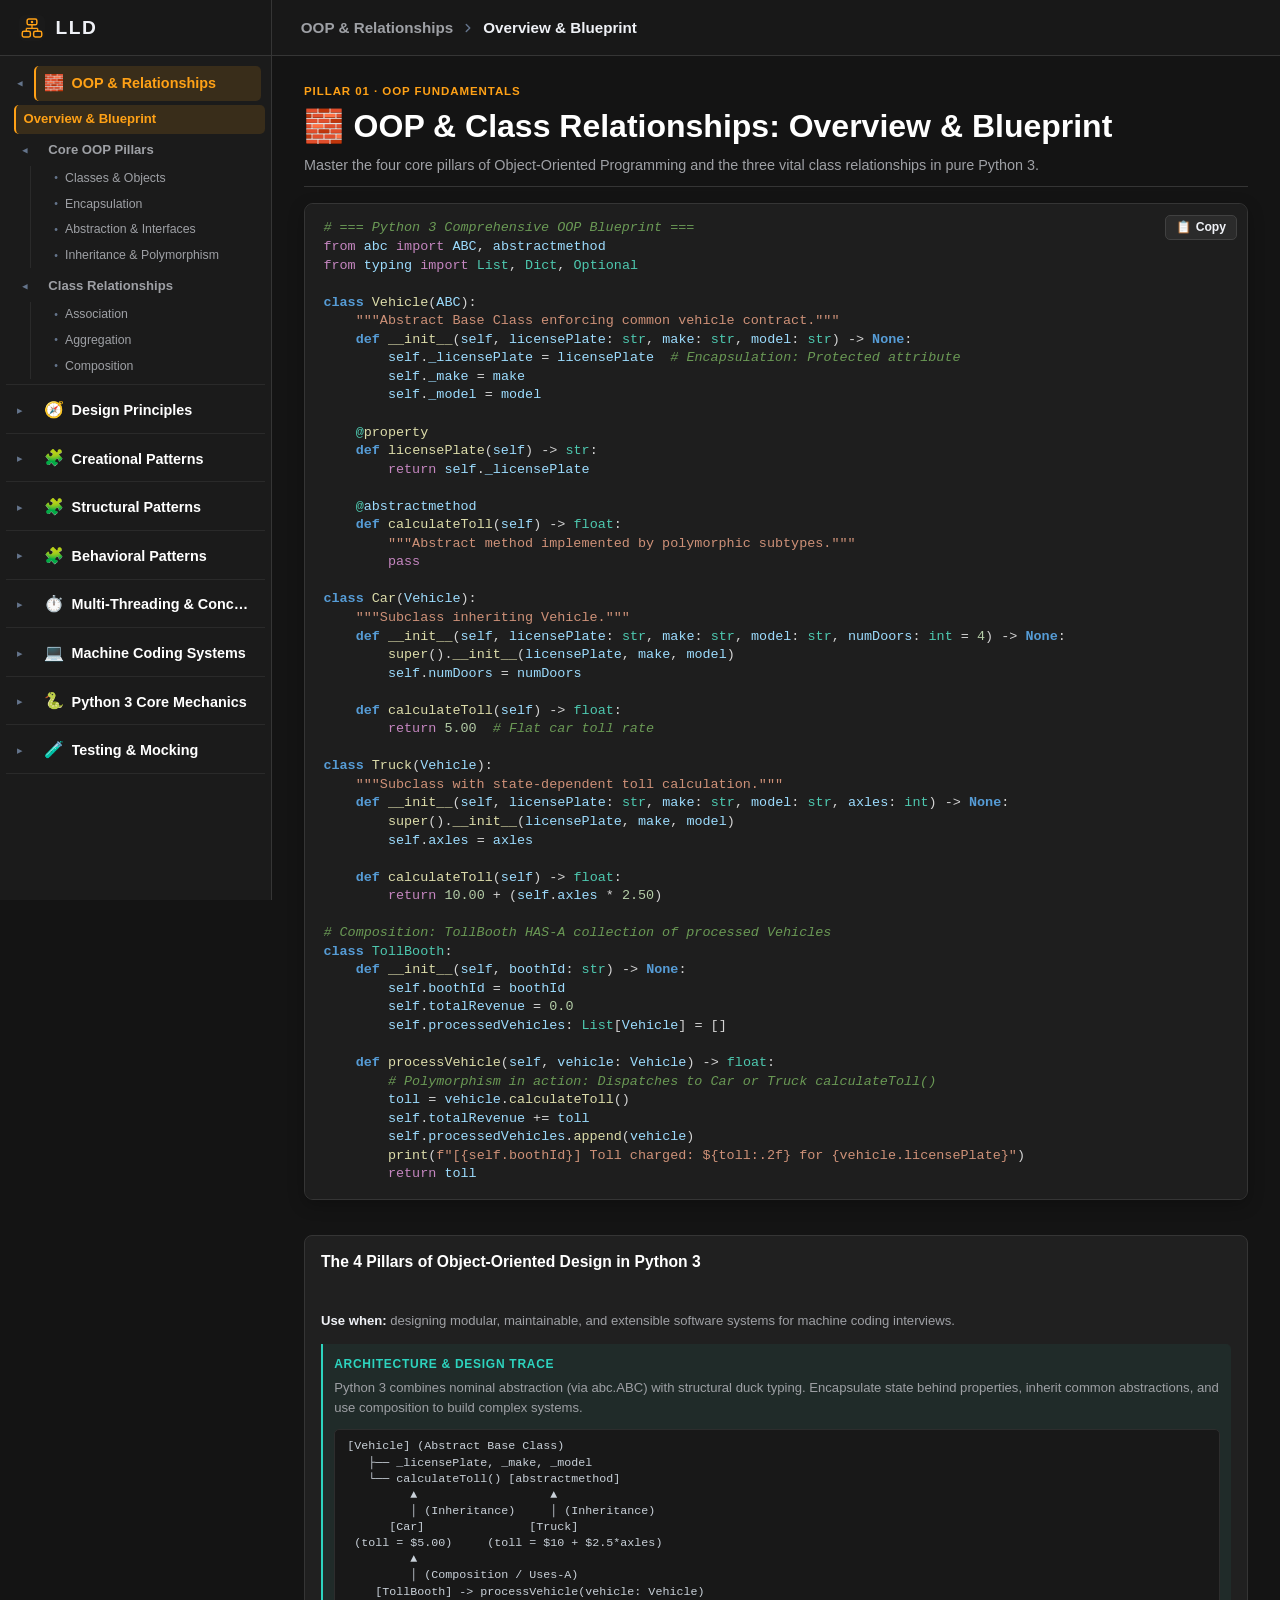
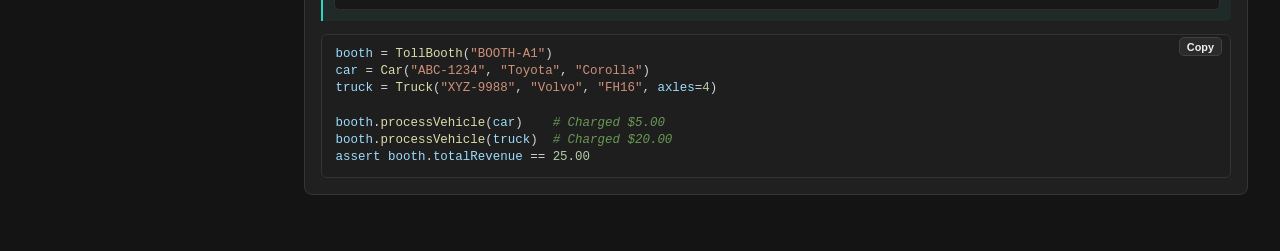
